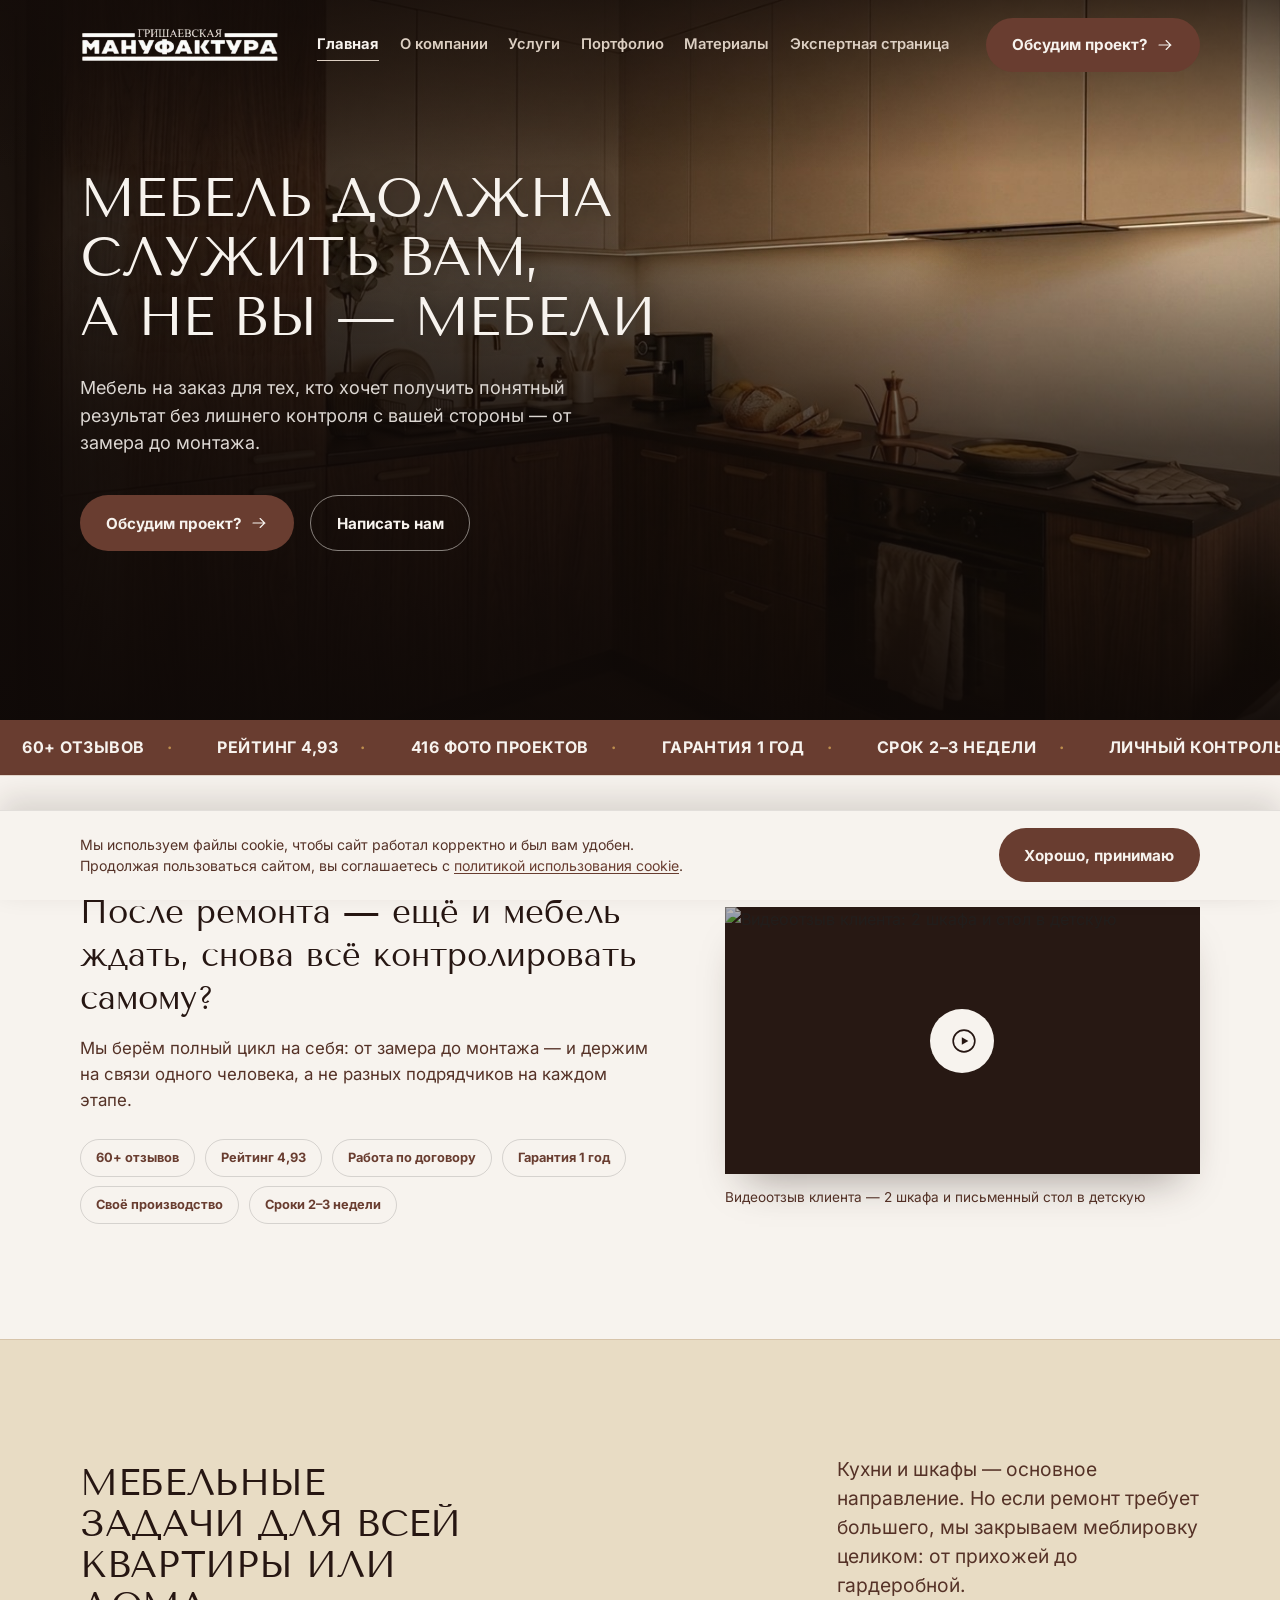
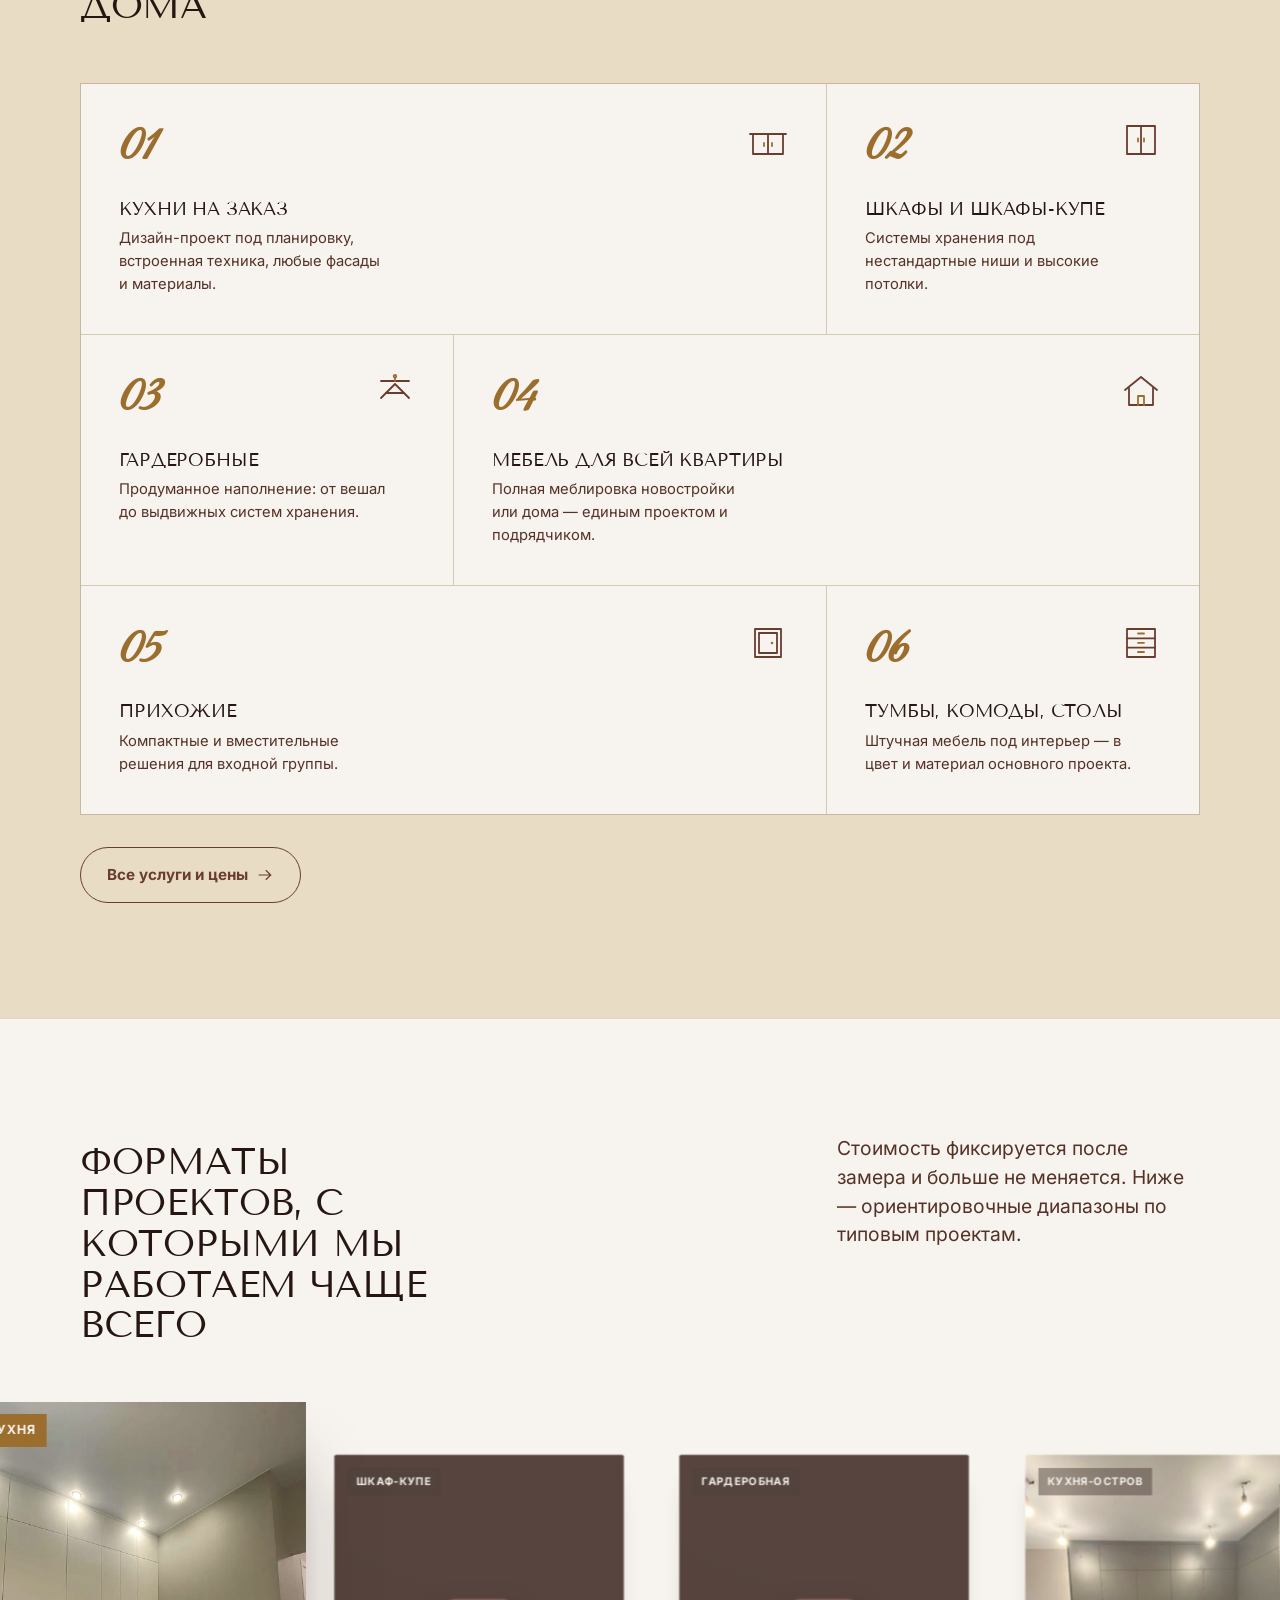
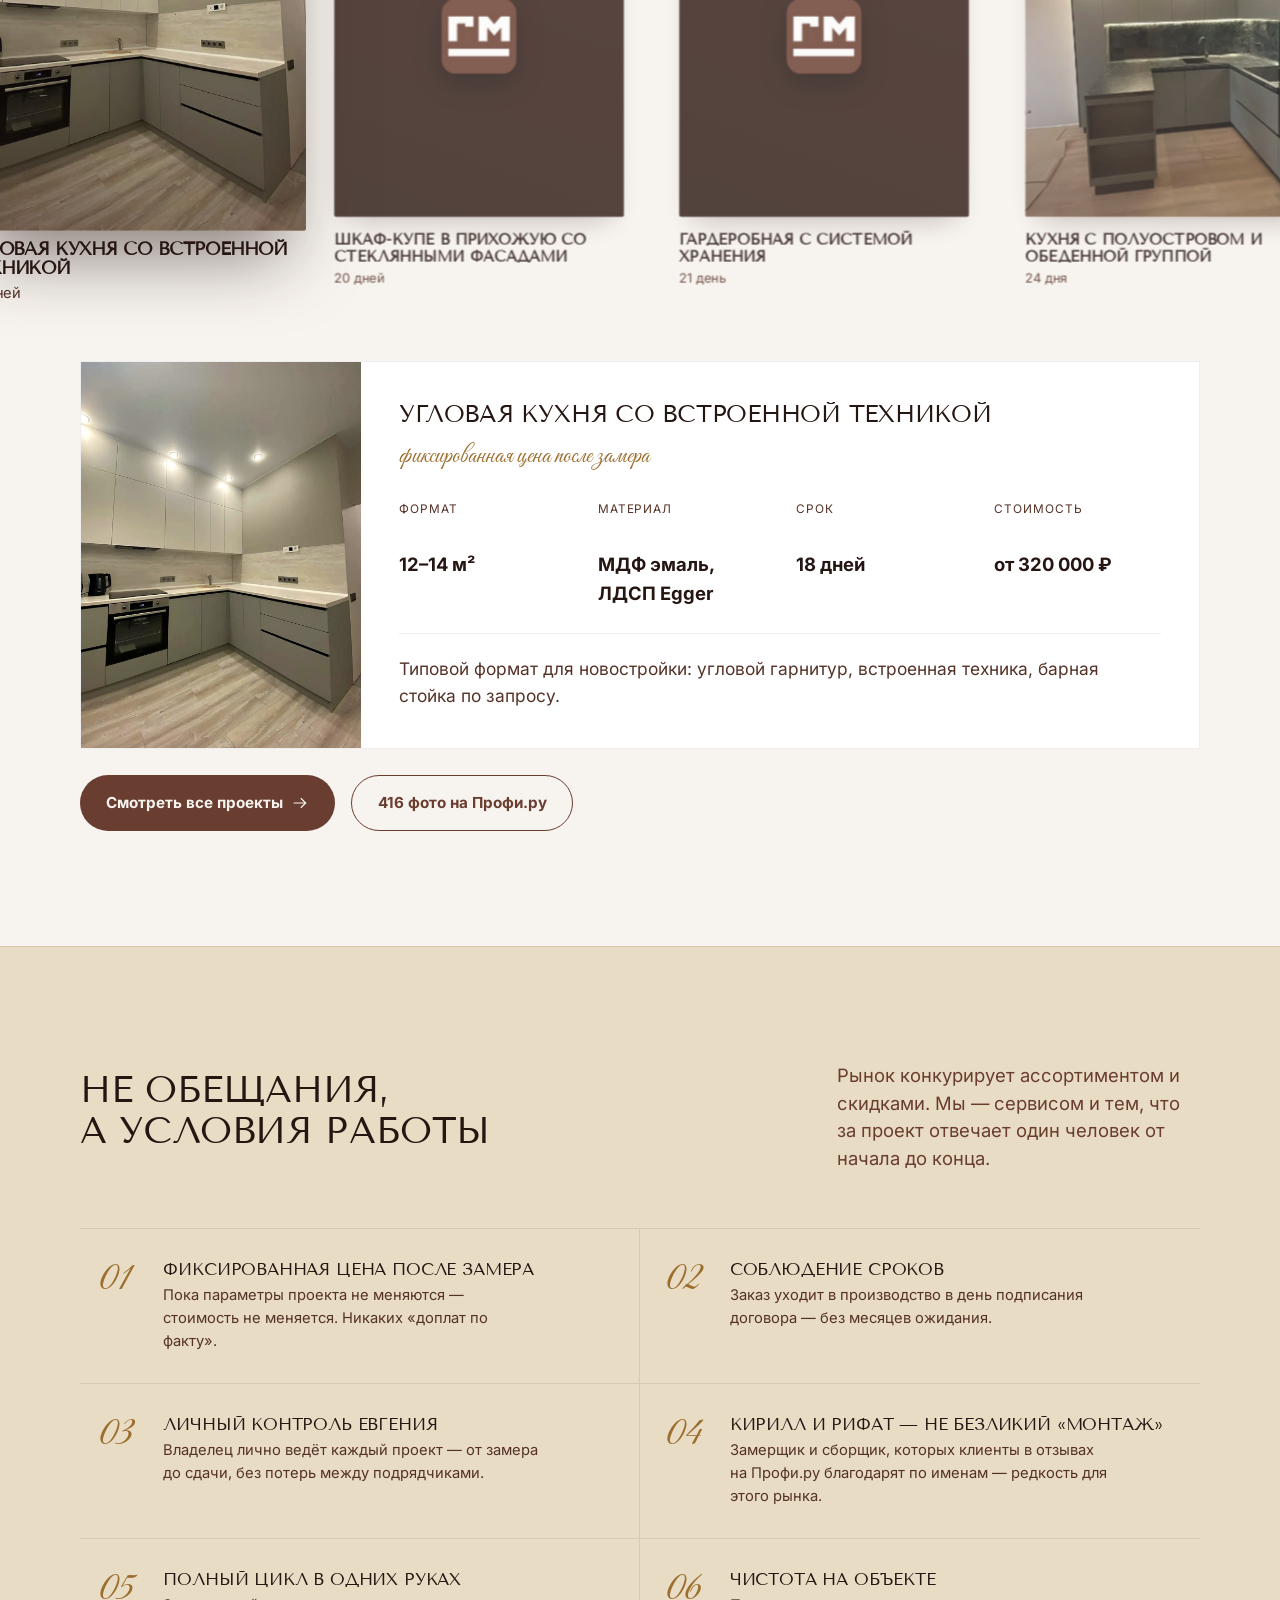
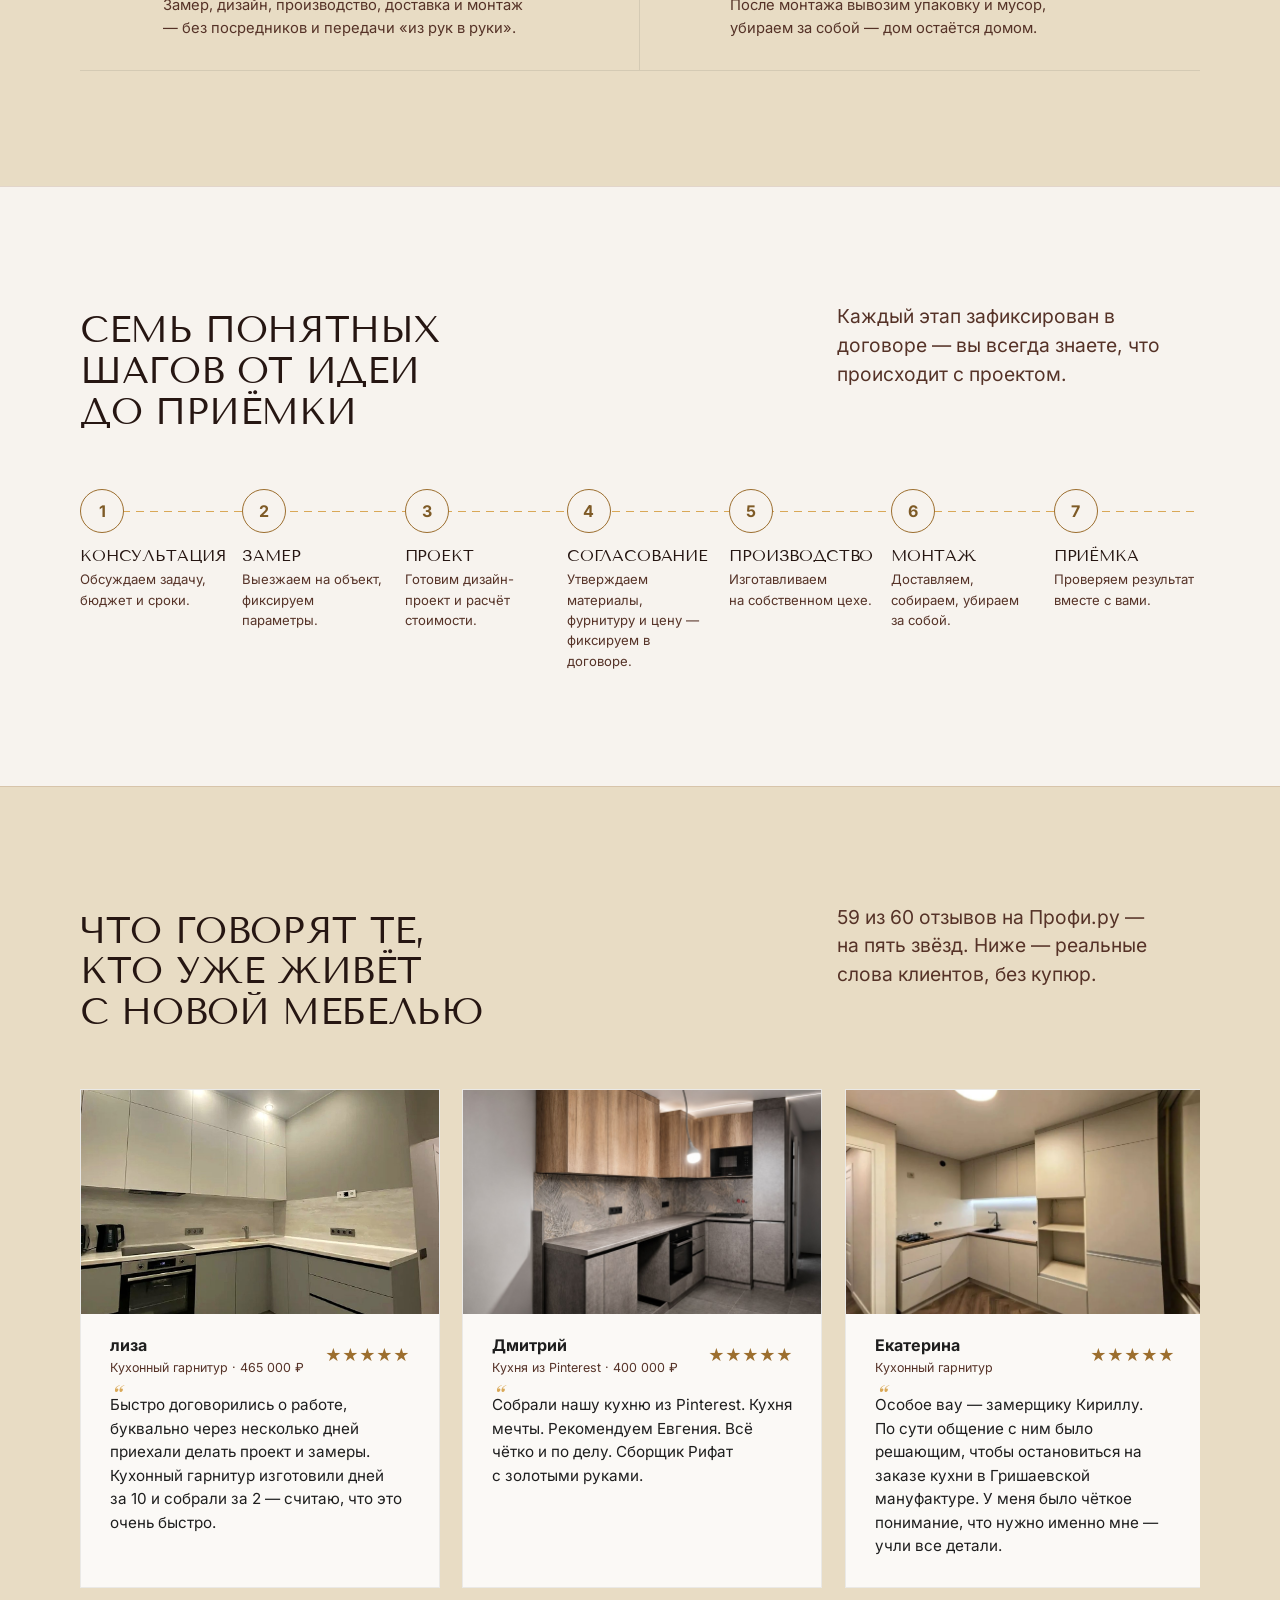
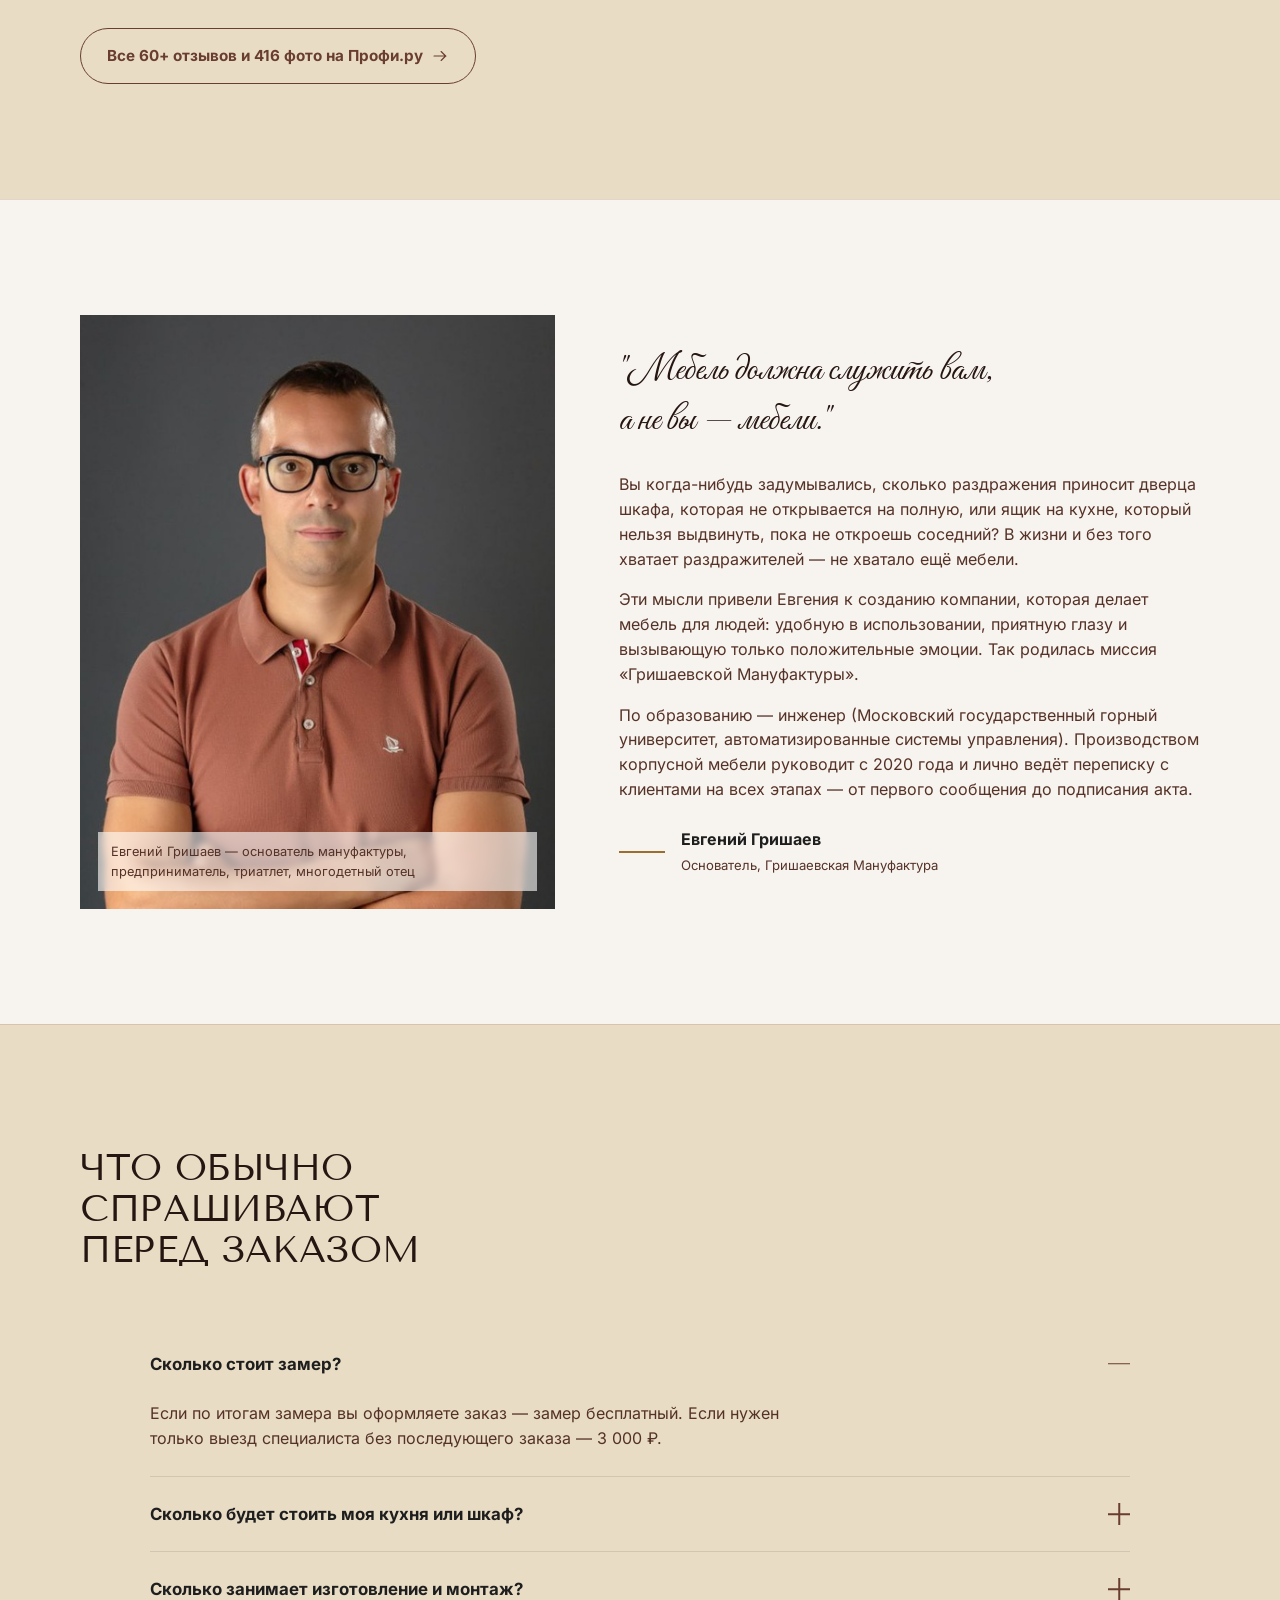
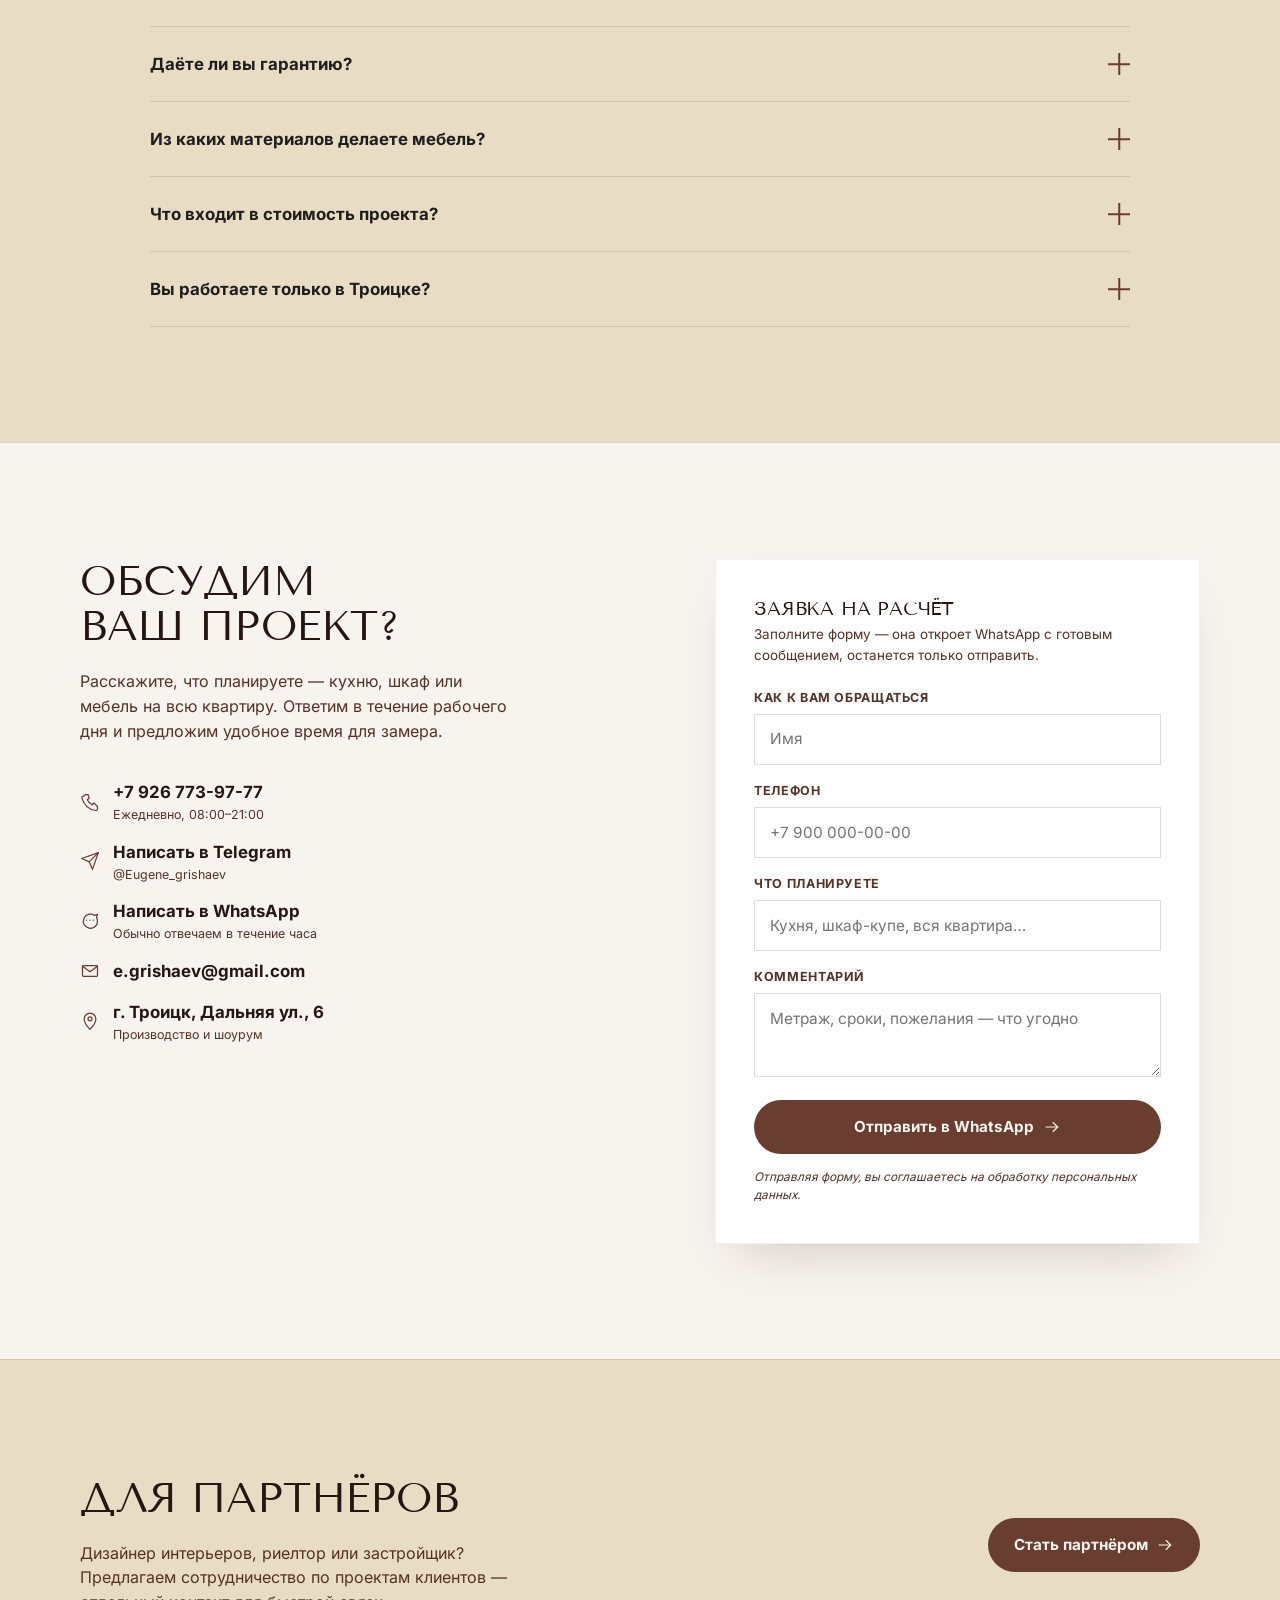
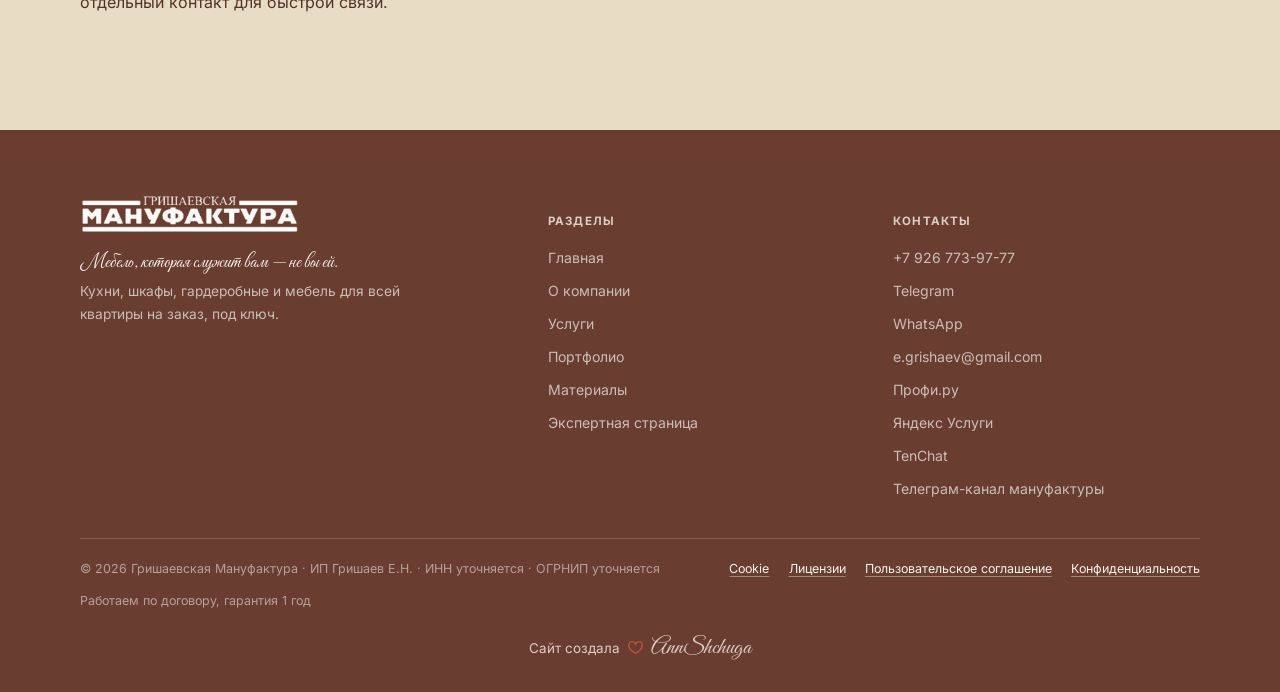
==== projects/grishaevskaya-manufaktura/index.html @ e326b7f3 "Add partners band to all main pages, glue more word/dash-preposition pairs - Add the "Для партнёров"" ====
<!DOCTYPE html>
<html lang="ru">
<head>
<meta charset="UTF-8">
<meta name="viewport" content="width=device-width, initial-scale=1">
<title>Гришаевская Мануфактура — кухни и шкафы на заказ</title>
<meta name="description" content="Дом, в котором хорошо. Кухни и шкафы на заказ под ключ: замер, проект, производство, монтаж и уборка после установки. Работаем по договору, гарантия 1 год.">
<meta property="og:title" content="Гришаевская Мануфактура — кухни и шкафы на заказ">
<meta property="og:description" content="Дом, в котором хорошо. Кухни и шкафы на заказ под ключ: замер, проект, производство, монтаж и уборка после установки. Работаем по договору, гарантия 1 год.">
<meta property="og:type" content="website">
<meta property="og:image" content="assets/og-image.jpg">
<meta property="og:image:width" content="1200">
<meta property="og:image:height" content="630">
<meta name="twitter:card" content="summary_large_image">
<meta name="twitter:title" content="Гришаевская Мануфактура — кухни и шкафы на заказ">
<meta name="twitter:description" content="Дом, в котором хорошо. Кухни и шкафы на заказ под ключ: замер, проект, производство, монтаж и уборка после установки. Работаем по договору, гарантия 1 год.">
<meta name="twitter:image" content="assets/og-image.jpg">
<link rel="icon" href="data:image/svg+xml,%3Csvg xmlns='http://www.w3.org/2000/svg' viewBox='0 0 32 32'%3E%3Crect width='32' height='32' fill='%23714E44'/%3E%3Ctext x='16' y='22' font-family='Georgia,serif' font-size='18' fill='%23F7F3EE' text-anchor='middle'%3EГМ%3C/text%3E%3C/svg%3E">
<link rel="icon" href="assets/favicon-32.png" sizes="32x32" type="image/png">
<link rel="apple-touch-icon" href="assets/apple-touch-icon.png">
<link rel="stylesheet" href="css/style.css">
</head>
<body>

<!-- ============================= SVG ICON SPRITE ============================= -->
<svg width="0" height="0" style="position:absolute" aria-hidden="true">
<defs>
  <symbol id="icon-shield" viewBox="0 0 24 24" fill="none" stroke="currentColor" stroke-width="1.5" stroke-linecap="round" stroke-linejoin="round">
    <path d="M12 3l8 3.2v5.4c0 5-3.5 8-8 9.4-4.5-1.4-8-4.4-8-9.4V6.2z"/><path d="M8.8 12l2.2 2.2 4.2-4.4"/>
  </symbol>
  <symbol id="icon-star" viewBox="0 0 24 24" fill="currentColor" stroke="none">
    <path d="M12 2.5l2.9 6.3 6.8.7-5.1 4.6 1.5 6.7L12 17.4 5.9 20.8l1.5-6.7-5.1-4.6 6.8-.7z"/>
  </symbol>
  <symbol id="icon-clock" viewBox="0 0 24 24" fill="none" stroke="currentColor" stroke-width="1.5" stroke-linecap="round" stroke-linejoin="round">
    <circle cx="12" cy="12" r="9"/><path d="M12 7.5V12l3.5 2"/>
  </symbol>
  <symbol id="icon-phone" viewBox="0 0 24 24" fill="none" stroke="currentColor" stroke-width="1.5" stroke-linecap="round" stroke-linejoin="round">
    <path d="M6.6 3h3l1.4 4.4-2.3 1.9a13.2 13.2 0 0 0 6 6l1.9-2.3L21 17.4v3a1.8 1.8 0 0 1-2 1.8C10.4 21.3 4.7 15.6 2.2 7.1A1.8 1.8 0 0 1 4 5z"/>
  </symbol>
  <symbol id="icon-chat" viewBox="0 0 24 24" fill="none" stroke="currentColor" stroke-width="1.5" stroke-linecap="round" stroke-linejoin="round">
    <path d="M21 12.2a8.5 8.5 0 1 1-3.6-6.9L21 4l-1.1 4A8.4 8.4 0 0 1 21 12.2Z"/>
    <line x1="8" y1="11" x2="8" y2="11"/><line x1="12" y1="11" x2="12" y2="11"/><line x1="16" y1="11" x2="16" y2="11"/>
  </symbol>
  <symbol id="icon-send" viewBox="0 0 24 24" fill="none" stroke="currentColor" stroke-width="1.5" stroke-linecap="round" stroke-linejoin="round">
    <path d="M22 2 11 13"/><path d="M22 2 15 22l-4-9-9-4Z"/>
  </symbol>
  <symbol id="icon-mail" viewBox="0 0 24 24" fill="none" stroke="currentColor" stroke-width="1.5" stroke-linecap="round" stroke-linejoin="round">
    <rect x="3" y="5.5" width="18" height="13" rx="1"/><path d="M3.5 6.5l8.5 6.5 8.5-6.5"/>
  </symbol>
  <symbol id="icon-pin" viewBox="0 0 24 24" fill="none" stroke="currentColor" stroke-width="1.5" stroke-linecap="round" stroke-linejoin="round">
    <path d="M12 22s7-6.7 7-12.6A7 7 0 0 0 5 9.4C5 15.3 12 22 12 22Z"/><circle cx="12" cy="9.4" r="2.4"/>
  </symbol>
  <symbol id="icon-arrow" viewBox="0 0 24 24" fill="none" stroke="currentColor" stroke-width="1.5" stroke-linecap="round" stroke-linejoin="round">
    <path d="M4 12h16M13.5 6l6 6-6 6"/>
  </symbol>
  <symbol id="mark-kitchen" viewBox="0 0 40 36" fill="none" stroke="currentColor" stroke-width="1.8" stroke-linecap="round" stroke-linejoin="round">
    <path d="M2 12h36" pathLength="1"/>
    <path d="M5 12h30v20H5Z" pathLength="1"/>
    <path d="M20 12v20" pathLength="1"/>
    <path stroke="var(--brass)" d="M16 21v3" pathLength="1"/>
    <path stroke="var(--brass)" d="M24 21v3" pathLength="1"/>
  </symbol>
  <symbol id="mark-wardrobe" viewBox="0 0 40 36" fill="none" stroke="currentColor" stroke-width="1.8" stroke-linecap="round" stroke-linejoin="round">
    <path d="M6 4h28v28H6Z" pathLength="1"/>
    <path d="M20 4v28" pathLength="1"/>
    <path stroke="var(--brass)" d="M17 16.5v3" pathLength="1"/>
    <path stroke="var(--brass)" d="M23 16.5v3" pathLength="1"/>
  </symbol>
  <symbol id="mark-hanger" viewBox="0 0 40 36" fill="none" stroke="currentColor" stroke-width="1.8" stroke-linecap="round" stroke-linejoin="round">
    <path d="M6 8h28" pathLength="1"/>
    <path stroke="var(--brass)" d="M20 8V5" pathLength="1"/>
    <path stroke="var(--brass)" d="M18.7 3.3a1.3 1.3 0 1 1 2.6 0 1.3 1.3 0 0 1-2.6 0Z" pathLength="1"/>
    <path d="M20 11 6 25M20 11l14 14" pathLength="1"/>
    <path d="M11 20h18" pathLength="1"/>
  </symbol>
  <symbol id="mark-home" viewBox="0 0 40 36" fill="none" stroke="currentColor" stroke-width="1.8" stroke-linecap="round" stroke-linejoin="round">
    <path d="M4 17 20 4l16 13" pathLength="1"/>
    <path d="M8 15v17h24V15" pathLength="1"/>
    <path stroke="var(--brass)" d="M17 32v-9h6v9" pathLength="1"/>
  </symbol>
  <symbol id="mark-door" viewBox="0 0 40 36" fill="none" stroke="currentColor" stroke-width="1.8" stroke-linecap="round" stroke-linejoin="round">
    <path d="M7 4h26v28H7Z" pathLength="1"/>
    <path d="M11 8h18v20H11Z" pathLength="1"/>
    <path d="M24 16.7a1.3 1.3 0 1 1 0 2.6 1.3 1.3 0 0 1 0-2.6Z" pathLength="1" fill="var(--brass)" stroke="none"/>
  </symbol>
  <symbol id="mark-drawer" viewBox="0 0 40 36" fill="none" stroke="currentColor" stroke-width="1.8" stroke-linecap="round" stroke-linejoin="round">
    <path d="M6 4h28v28H6Z" pathLength="1"/>
    <path d="M6 13.3h28M6 22.6h28" pathLength="1"/>
    <path stroke="var(--brass)" d="M17 8.5h6M17 17.8h6M17 27h6" pathLength="1"/>
  </symbol>
  <symbol id="icon-ring" viewBox="0 0 24 24" fill="none" stroke="currentColor" stroke-width="1.2">
    <circle cx="12" cy="12" r="9.3"/><circle cx="12" cy="12" r="6"/><circle cx="12" cy="12" r="2.6"/>
  </symbol>
  <symbol id="icon-cube" viewBox="0 0 24 24" fill="none" stroke="currentColor" stroke-width="1.5" stroke-linecap="round" stroke-linejoin="round">
    <path d="M12 2.5 20.5 7v10L12 21.5 3.5 17V7Z"/><path d="M3.5 7 12 11.5l8.5-4.5M12 11.5V21"/>
  </symbol>
</defs>
</svg>
<header class="site-header on-hero" id="siteHeader">
  <div class="wrap">
    <a href="index.html" class="logo"><img src="assets/logo-wordmark-brown.png" alt="Гришаевская Мануфактура" class="logo-mark logo-mark-brown"><img src="assets/logo-wordmark-white.png" alt="Гришаевская Мануфактура" class="logo-mark logo-mark-white"></a>
    <nav class="main-nav" aria-label="Основная навигация">
      <a href="index.html" class="current">Главная</a>
      <a href="index.html#about">О компании</a>
      <a href="services.html">Услуги</a>
      <a href="portfolio.html">Портфолио</a>
      <a href="materials.html">Материалы</a>
      <a href="expert.html">Экспертная страница</a>
    </nav>
    <div class="header-actions">
      <a class="header-phone" href="tel:+79267739777">+7 926 773-97-77</a>
      <a class="btn btn-primary" href="#cta">
        Обсудим проект?
        <svg viewBox="0 0 24 24"><use href="#icon-arrow"/></svg>
      </a>
      <button class="burger" id="burgerBtn" aria-label="Открыть меню" aria-expanded="false">
        <span></span>
      </button>
    </div>
  </div>
</header>

<nav class="mobile-nav" id="mobileNav" aria-label="Мобильная навигация">
  <a href="index.html" class="current">Главная</a>
      <a href="index.html#about">О компании</a>
      <a href="services.html">Услуги</a>
      <a href="portfolio.html">Портфолио</a>
      <a href="materials.html">Материалы</a>
      <a href="expert.html">Экспертная страница</a>
  <div class="mn-actions">
    <a class="btn btn-primary" href="#cta">Обсудим проект?</a>
    <a class="header-phone" style="display:block;color:var(--sand)" href="tel:+79267739777">+7 926 773-97-77</a>
  </div>
</nav>

<main id="top">


  <!-- ============================= HERO ============================= -->
  <section class="hero on-dark">
    <div class="hero-photo">
      <img id="heroKitchenImg" class="hero-layer" src="assets/photos/hero/base.jpg" alt="Кухня «Гришаевской Мануфактуры» — орех и латунная фурнитура">
      <img class="hero-layer hero-layer-overlay" data-layer="pantry" src="assets/photos/hero/pantry.jpg" alt="" aria-hidden="true">
      <img class="hero-layer hero-layer-overlay" data-layer="undersink" src="assets/photos/hero/undersink.jpg" alt="" aria-hidden="true">
      <img class="hero-layer hero-layer-overlay" data-layer="abovesink" src="assets/photos/hero/abovesink.jpg" alt="" aria-hidden="true">
      <img class="hero-layer hero-layer-overlay" data-layer="abovemachine" src="assets/photos/hero/abovemachine.jpg" alt="" aria-hidden="true">
      <img class="hero-layer hero-layer-overlay" data-layer="aboveoven" src="assets/photos/hero/aboveoven.jpg" alt="" aria-hidden="true">
      <img class="hero-layer hero-layer-overlay" data-layer="aboveright" src="assets/photos/hero/aboveright.jpg" alt="" aria-hidden="true">
      <img class="hero-layer hero-layer-overlay" data-layer="drawers" src="assets/photos/hero/drawers.jpg" alt="" aria-hidden="true">
      <img class="hero-layer hero-layer-overlay" data-layer="oven" src="assets/photos/hero/oven.jpg" alt="" aria-hidden="true">
      <img class="hero-layer hero-layer-overlay" data-layer="bottomright" src="assets/photos/hero/bottomright.jpg" alt="" aria-hidden="true">
      <div class="hero-hotspots" id="heroHotspots" aria-hidden="true">
        <button type="button" class="hero-hotspot" data-x="68" data-y="1" data-w="296" data-h="806" data-layer="pantry" tabindex="-1"></button>
        <button type="button" class="hero-hotspot" data-x="364" data-y="484" data-w="318" data-h="323" data-layer="undersink" tabindex="-1"></button>
        <button type="button" class="hero-hotspot" data-x="467" data-y="1" data-w="215" data-h="280" data-layer="abovesink" tabindex="-1"></button>
        <button type="button" class="hero-hotspot" data-x="695" data-y="1" data-w="236" data-h="280" data-layer="abovemachine" tabindex="-1"></button>
        <button type="button" class="hero-hotspot" data-x="931" data-y="1" data-w="240" data-h="258" data-layer="aboveoven" tabindex="-1"></button>
        <button type="button" class="hero-hotspot" data-x="1218" data-y="1" data-w="175" data-h="249" data-layer="aboveright" tabindex="-1"></button>
        <button type="button" class="hero-hotspot" data-x="695" data-y="500" data-w="236" data-h="307" data-layer="drawers" tabindex="-1"></button>
        <button type="button" class="hero-hotspot" data-x="931" data-y="518" data-w="240" data-h="289" data-layer="oven" tabindex="-1"></button>
        <button type="button" class="hero-hotspot" data-x="1218" data-y="565" data-w="175" data-h="242" data-layer="bottomright" tabindex="-1"></button>
      </div>
      <div class="hero-scrim" aria-hidden="true"></div>
    </div>

    <div class="hero-overlay">
      <div class="wrap">
        <div class="hero-copy">
          <h1>Мебель должна служить вам,<br>а не вы&nbsp;—&nbsp;мебели</h1>
          <p class="hero-sub">Мебель на заказ для тех, кто хочет получить понятный результат без лишнего контроля с вашей стороны&nbsp;— от замера до монтажа.</p>
          <div class="hero-cta">
            <a class="btn btn-primary" href="#cta">
              Обсудим проект?
              <svg viewBox="0 0 24 24"><use href="#icon-arrow"/></svg>
            </a>
            <a class="btn btn-ghost" href="https://wa.me/79267739777?text=%D0%97%D0%B4%D1%80%D0%B0%D0%B2%D1%81%D1%82%D0%B2%D1%83%D0%B9%D1%82%D0%B5%21%20%D0%A5%D0%BE%D1%87%D1%83%20%D0%BE%D0%B1%D1%81%D1%83%D0%B4%D0%B8%D1%82%D1%8C%20%D0%BF%D1%80%D0%BE%D0%B5%D0%BA%D1%82." target="_blank" rel="noopener">Написать нам</a>
          </div>
        </div>
      </div>
    </div>
  </section>

  <!-- ============================= MARQUEE ============================= -->
  <div class="marquee-strip">
    <div class="marquee" aria-hidden="true">
      <span>60+ ОТЗЫВОВ <i>·</i></span>
      <span>РЕЙТИНГ 4,93 <i>·</i></span>
      <span>416 ФОТО ПРОЕКТОВ <i>·</i></span>
      <span>ГАРАНТИЯ 1 ГОД <i>·</i></span>
      <span>СРОК 2–3 НЕДЕЛИ <i>·</i></span>
      <span>ЛИЧНЫЙ КОНТРОЛЬ ВЛАДЕЛЬЦА <i>·</i></span>
      <span>СОБСТВЕННОЕ ПРОИЗВОДСТВО <i>·</i></span>
      <span>60+ ОТЗЫВОВ <i>·</i></span>
      <span>РЕЙТИНГ 4,93 <i>·</i></span>
      <span>416 ФОТО ПРОЕКТОВ <i>·</i></span>
      <span>ГАРАНТИЯ 1 ГОД <i>·</i></span>
      <span>СРОК 2–3 НЕДЕЛИ <i>·</i></span>
      <span>ЛИЧНЫЙ КОНТРОЛЬ ВЛАДЕЛЬЦА <i>·</i></span>
      <span>СОБСТВЕННОЕ ПРОИЗВОДСТВО <i>·</i></span>
    </div>
  </div>


  <!-- ============================= TRUST / PROBLEM-SOLUTION ============================= -->
  <section class="pad bg-cream hairline-top">
    <div class="wrap trust-grid">
      <div data-reveal>
        <p class="trust-problem">После ремонта — ещё и мебель ждать, снова всё контролировать самому?</p>
        <p class="trust-solution">Мы берём полный цикл на себя: от замера до монтажа — и держим на связи одного человека, а не разных подрядчиков на каждом этапе.</p>
        <div class="trust-chips">
          <span class="trust-chip">60+ отзывов</span>
          <span class="trust-chip">Рейтинг 4,93</span>
          <span class="trust-chip">Работа по договору</span>
          <span class="trust-chip">Гарантия 1 год</span>
          <span class="trust-chip">Своё производство</span>
          <span class="trust-chip">Сроки 2–3 недели</span>
        </div>
      </div>
      <div data-reveal>
        <div class="video-slot" id="videoSlot" data-yt-id="Hd1Jww-hyDE">
          <img class="yt-thumb" src="https://i.ytimg.com/vi/Hd1Jww-hyDE/maxresdefault.jpg" alt="Видеоотзыв клиента: 2 шкафа и стол в детскую" loading="lazy">
          <button type="button" class="play" aria-label="Воспроизвести видеоотзыв">
            <svg viewBox="0 0 24 24" fill="none" stroke="currentColor" stroke-width="1.5"><circle cx="12" cy="12" r="10"/><path d="M10 8.5v7l6-3.5Z" fill="currentColor" stroke="none"/></svg>
          </button>
        </div>
        <p style="margin-top:.8rem;font-size:.85rem;color:var(--walnut-2)">Видеоотзыв клиента — 2 шкафа и письменный стол в детскую</p>
      </div>
    </div>
  </section>

  <!-- ============================= SERVICES ============================= -->
  <section class="pad bg-sand hairline-top" id="services">
    <div class="wrap">
      <div class="section-head" data-reveal>
        <div>
          <h2 class="section-title">Мебельные задачи для всей квартиры или дома</h2>
        </div>
        <p class="lede">Кухни и шкафы — основное направление. Но если ремонт требует большего, мы закрываем меблировку целиком: от прихожей до гардеробной.</p>
      </div>

      <div class="services-grid" data-reveal>
        <article class="service-card">
          <div class="service-top"><span class="service-num">01</span><svg class="service-mark"><use href="#mark-kitchen"/></svg></div>
          <h3>Кухни на заказ</h3>
          <p>Дизайн-проект под планировку, встроенная техника, любые фасады и материалы.</p>
        </article>
        <article class="service-card">
          <div class="service-top"><span class="service-num">02</span><svg class="service-mark"><use href="#mark-wardrobe"/></svg></div>
          <h3>Шкафы и шкафы-купе</h3>
          <p>Системы хранения под нестандартные ниши и высокие потолки.</p>
        </article>
        <article class="service-card">
          <div class="service-top"><span class="service-num">03</span><svg class="service-mark"><use href="#mark-hanger"/></svg></div>
          <h3>Гардеробные</h3>
          <p>Продуманное наполнение: от вешал до выдвижных систем хранения.</p>
        </article>
        <article class="service-card">
          <div class="service-top"><span class="service-num">04</span><svg class="service-mark"><use href="#mark-home"/></svg></div>
          <h3>Мебель для всей квартиры</h3>
          <p>Полная меблировка новостройки или дома — единым проектом и подрядчиком.</p>
        </article>
        <article class="service-card">
          <div class="service-top"><span class="service-num">05</span><svg class="service-mark"><use href="#mark-door"/></svg></div>
          <h3>Прихожие</h3>
          <p>Компактные и вместительные решения для входной группы.</p>
        </article>
        <article class="service-card">
          <div class="service-top"><span class="service-num">06</span><svg class="service-mark"><use href="#mark-drawer"/></svg></div>
          <h3>Тумбы, комоды, столы</h3>
          <p>Штучная мебель под интерьер — в цвет и материал основного проекта.</p>
        </article>
      </div>
      <div style="margin-top:2rem" data-reveal>
        <a class="btn btn-ghost" href="services.html">
          Все услуги и цены
          <svg viewBox="0 0 24 24"><use href="#icon-arrow"/></svg>
        </a>
      </div>
    </div>
  </section>

  <!-- ============================= PORTFOLIO ============================= -->
  <section class="pad bg-cream hairline-top" id="portfolio">
    <div class="wrap">
      <div class="section-head" data-reveal>
        <div>
          <h2 class="section-title">Форматы проектов, с которыми мы работаем чаще всего</h2>
        </div>
        <p class="lede">Стоимость фиксируется после замера и больше не меняется. Ниже — ориентировочные диапазоны по типовым проектам.</p>
      </div>
    </div>

    <div class="portfolio-carousel">
      <div class="carousel-track" id="carouselTrack" data-reveal>
        <!-- case cards injected identically in markup for no-js fallback, driven by JS afterwards -->
      </div>
      <div class="wrap">
        <div class="case-detail" id="caseDetail"></div>
        <div style="margin-top:1.6rem;display:flex;gap:1rem;flex-wrap:wrap" data-reveal>
          <a class="btn btn-primary" href="portfolio.html">
            Смотреть все проекты
            <svg viewBox="0 0 24 24"><use href="#icon-arrow"/></svg>
          </a>
          <a class="btn btn-ghost" href="https://profi.ru/profile/GrishayevYN" target="_blank" rel="noopener">
            416 фото на Профи.ру
          </a>
        </div>
      </div>
    </div>
  </section>

  <!-- ============================= ADVANTAGES ============================= -->
  <section class="pad bg-sand hairline-top" id="advantages">
    <div class="wrap">
      <div class="section-head" data-reveal>
        <div>
          <h2 class="section-title">Не обещания, а&nbsp;условия работы</h2>
        </div>
        <p class="lede">Рынок конкурирует ассортиментом и скидками. Мы — сервисом и тем, что за проект отвечает один человек от начала до конца.</p>
      </div>

      <div class="adv-list" data-reveal>
        <div class="adv-item">
          <span class="adv-num">01</span>
          <div><h4>Фиксированная цена после замера</h4><p>Пока параметры проекта не меняются — стоимость не меняется. Никаких «доплат по факту».</p></div>
        </div>
        <div class="adv-item">
          <span class="adv-num">02</span>
          <div><h4>Соблюдение сроков</h4><p>Заказ уходит в производство в день подписания договора — без месяцев ожидания.</p></div>
        </div>
        <div class="adv-item">
          <span class="adv-num">03</span>
          <div><h4>Личный контроль Евгения</h4><p>Владелец лично ведёт каждый проект — от замера до сдачи, без потерь между подрядчиками.</p></div>
        </div>
        <div class="adv-item">
          <span class="adv-num">04</span>
          <div><h4>Кирилл и Рифат — не безликий «монтаж»</h4><p>Замерщик и сборщик, которых клиенты в отзывах на Профи.ру благодарят по именам — редкость для этого рынка.</p></div>
        </div>
        <div class="adv-item">
          <span class="adv-num">05</span>
          <div><h4>Полный цикл в одних руках</h4><p>Замер, дизайн, производство, доставка и монтаж — без посредников и передачи «из рук в руки».</p></div>
        </div>
        <div class="adv-item">
          <span class="adv-num">06</span>
          <div><h4>Чистота на объекте</h4><p>После монтажа вывозим упаковку и мусор, убираем за&nbsp;собой — дом остаётся домом.</p></div>
        </div>
      </div>
    </div>
  </section>

  <!-- ============================= PROCESS ============================= -->
  <section class="pad bg-cream hairline-top" id="process">
    <div class="wrap">
      <div class="section-head" data-reveal>
        <div>
          <h2 class="section-title">Семь понятных шагов от идеи до&nbsp;приёмки</h2>
        </div>
        <p class="lede">Каждый этап зафиксирован в договоре — вы всегда знаете, что происходит с проектом.</p>
      </div>

      <div class="timeline" data-reveal>
        <div class="tl-step"><div class="tl-dot">1</div><h4>Консультация</h4><p>Обсуждаем задачу, бюджет и сроки.</p></div>
        <div class="tl-step"><div class="tl-dot">2</div><h4>Замер</h4><p>Выезжаем на объект, фиксируем параметры.</p></div>
        <div class="tl-step"><div class="tl-dot">3</div><h4>Проект</h4><p>Готовим дизайн-проект и расчёт стоимости.</p></div>
        <div class="tl-step"><div class="tl-dot">4</div><h4>Согласование</h4><p>Утверждаем материалы, фурнитуру и цену — фиксируем в договоре.</p></div>
        <div class="tl-step"><div class="tl-dot">5</div><h4>Производство</h4><p>Изготавливаем на&nbsp;собственном цехе.</p></div>
        <div class="tl-step"><div class="tl-dot">6</div><h4>Монтаж</h4><p>Доставляем, собираем, убираем за&nbsp;собой.</p></div>
        <div class="tl-step"><div class="tl-dot">7</div><h4>Приёмка</h4><p>Проверяем результат вместе с вами.</p></div>
      </div>
    </div>
  </section>

  <!-- ============================= REVIEWS ============================= -->
  <section class="pad bg-sand hairline-top reviews-belt" id="reviews">
    <div class="wrap">
      <div class="section-head" data-reveal>
        <div>
          <h2 class="section-title">Что говорят те, кто уже живёт с&nbsp;новой&nbsp;мебелью</h2>
        </div>
        <p class="lede">59 из 60 отзывов на Профи.ру — на&nbsp;пять звёзд. Ниже — реальные слова клиентов, без купюр.</p>
      </div>
    </div>
    <div class="wrap">
      <div class="reviews-track" data-reveal>
        <article class="review-card">
          <div class="review-photo"><img src="assets/photos/case-kh.jpg" alt="" loading="lazy"></div>
          <div class="review-top"><div><div class="review-name">лиза</div><div class="review-tag">Кухонный гарнитур · 465 000 ₽</div></div>
            <div class="review-stars">★★★★★</div></div>
          <div class="review-quote"><span class="q">“</span>Быстро договорились о работе, буквально через несколько дней приехали делать проект и замеры. Кухонный гарнитур изготовили дней за&nbsp;10 и собрали за&nbsp;2 — считаю, что это очень быстро.</div>
        </article>
        <article class="review-card">
          <div class="review-photo"><img src="assets/photos/case-kb.jpg" alt="" loading="lazy"></div>
          <div class="review-top"><div><div class="review-name">Дмитрий</div><div class="review-tag">Кухня из Pinterest · 400 000 ₽</div></div>
            <div class="review-stars">★★★★★</div></div>
          <div class="review-quote"><span class="q">“</span>Собрали нашу кухню из Pinterest. Кухня мечты. Рекомендуем Евгения. Всё чётко и по делу. Сборщик Рифат с&nbsp;золотыми руками.</div>
        </article>
        <article class="review-card">
          <div class="review-photo"><img src="assets/photos/case-kc.jpg" alt="" loading="lazy"></div>
          <div class="review-top"><div><div class="review-name">Екатерина</div><div class="review-tag">Кухонный гарнитур</div></div>
            <div class="review-stars">★★★★★</div></div>
          <div class="review-quote"><span class="q">“</span>Особое вау — замерщику Кириллу. По&nbsp;сути общение с ним было решающим, чтобы остановиться на заказе кухни в&nbsp;Гришаевской мануфактуре. У меня было чёткое понимание, что нужно именно мне — учли все детали.</div>
        </article>
        <article class="review-card">
          <div class="review-photo"><img src="assets/photos/case-d1.jpg" alt="" loading="lazy"></div>
          <div class="review-top"><div><div class="review-name">Екатерина</div><div class="review-tag">Гардеробная, шкаф, тумба</div></div>
            <div class="review-stars">★★★★★</div></div>
          <div class="review-quote"><span class="q">“</span>Быстро составили эскиз и смету. Качество изготовления понравилось, всё чётко по размерам. Отдельная благодарность сборщику Рифату — установил всё за один день и очень качественно.</div>
        </article>
        <article class="review-card">
          <div class="review-photo"><img src="assets/photos/case-kd.jpg" alt="" loading="lazy"></div>
          <div class="review-top"><div><div class="review-name">Александр</div><div class="review-tag">Кухонный гарнитур · 290 000 ₽</div></div>
            <div class="review-stars">★★★★★</div></div>
          <div class="review-quote"><span class="q">“</span>Оперативно и профессионально, учли все пожелания, мебель качественная, результатом довольны.</div>
        </article>
        <article class="review-card">
          <div class="review-photo"><img src="assets/photos/case-w1.jpg" alt="" loading="lazy"></div>
          <div class="review-top"><div><div class="review-name">Елена</div><div class="review-tag">Шкаф-купе</div></div>
            <div class="review-stars">★★★★★</div></div>
          <div class="review-quote"><span class="q">“</span>Отдельное спасибо Евгению Гришаеву за высокую вовлечённость в процесс с момента размещения заказа до подписания акта выполненных работ, чёткость в договорённостях и душевную коммуникацию.</div>
        </article>
        <article class="review-card">
          <div class="review-photo"><img src="assets/photos/case-w2.jpg" alt="" loading="lazy"></div>
          <div class="review-top"><div><div class="review-name">Марина</div><div class="review-tag">Шкаф, стеллажи, комод</div></div>
            <div class="review-stars">★★★★★</div></div>
          <div class="review-quote"><span class="q">“</span>Заказ был объёмный, разноплановый — ребята быстро справились, и за абсолютно адекватную стоимость. Изготовление заняло неделю, за два дня всё установили. За собой вынесли все коробки.</div>
        </article>
        <article class="review-card">
          <div class="review-photo"><img src="assets/photos/case-w3.jpg" alt="" loading="lazy"></div>
          <div class="review-top"><div><div class="review-name">Алиса</div><div class="review-tag">Встроенный шкаф</div></div>
            <div class="review-stars">★★★★★</div></div>
          <div class="review-quote"><span class="q">“</span>Воплотили мою мечту, которая была у меня в голове, — в реальность, даже лучше. Начиная от замеров, дизайна, доставки, сборки — всё организовано, всегда на связи.</div>
        </article>
      </div>
    </div>
    <div class="wrap" style="margin-top:2rem" data-reveal>
      <a class="btn btn-ghost" href="https://profi.ru/profile/GrishayevYN" target="_blank" rel="noopener">
        Все 60+ отзывов и 416 фото на Профи.ру
        <svg viewBox="0 0 24 24"><use href="#icon-arrow"/></svg>
      </a>
    </div>
  </section>

  <!-- ============================= ABOUT ============================= -->
  <section class="pad bg-cream hairline-top" id="about">
    <div class="wrap about-grid">
      <div class="about-portrait" data-reveal>
        <img src="assets/photos/evgeniy-grishaev.jpg" alt="Евгений Гришаев — основатель Гришаевской Мануфактуры">
        <div class="cred">Евгений Гришаев — основатель мануфактуры, предприниматель, триатлет, многодетный отец</div>
      </div>
      <div class="about-copy" data-reveal>
        <p class="pull">"Мебель должна служить вам,<br>а не вы&nbsp;—&nbsp;мебели."</p>
        <p>Вы когда-нибудь задумывались, сколько раздражения приносит дверца шкафа, которая не открывается на полную, или ящик на кухне, который нельзя выдвинуть, пока не откроешь соседний? В жизни и без того хватает раздражителей — не хватало ещё мебели.</p>
        <p>Эти мысли привели Евгения к созданию компании, которая делает мебель для людей: удобную в использовании, приятную глазу и вызывающую только положительные эмоции. Так родилась миссия «Гришаевской Мануфактуры».</p>
        <p>По образованию — инженер (Московский государственный горный университет, автоматизированные системы управления). Производством корпусной мебели руководит с 2020 года и лично ведёт переписку с клиентами на всех этапах — от первого сообщения до подписания акта.</p>
        <div class="about-signature">
          <span class="line"></span>
          <div><b>Евгений Гришаев</b><span>Основатель, Гришаевская Мануфактура</span></div>
        </div>
      </div>
    </div>
  </section>

  <!-- ============================= FAQ ============================= -->
  <section class="pad bg-sand hairline-top" id="faq">
    <div class="wrap">
      <div class="section-head" data-reveal>
        <div>
          <h2 class="section-title">Что обычно спрашивают перед заказом</h2>
        </div>
      </div>

      <div class="faq-list" data-reveal>
        <div class="faq-item is-open">
          <button class="faq-q"><span>Сколько стоит замер?</span><span class="plus"></span></button>
          <div class="faq-a"><p>Если по итогам замера вы оформляете заказ — замер бесплатный. Если нужен только выезд специалиста без последующего заказа — 3 000 ₽.</p></div>
        </div>
        <div class="faq-item">
          <button class="faq-q"><span>Сколько будет стоить моя кухня или шкаф?</span><span class="plus"></span></button>
          <div class="faq-a"><p>Кухни считаем за погонный метр: от 20 000 ₽/пог. м (фасады МДФ в плёнке, один верхний ряд) до 100 000 ₽/пог. м (МДФ эмаль, ЛДСП Egger, фурнитура Blum, два верхних яруса). По факту большинство кухонь выходит в диапазоне 290 000–465 000 ₽, шкафы — от 25 000 ₽/шт. Точную цифру зафиксируем в договоре после замера.</p></div>
        </div>
        <div class="faq-item">
          <button class="faq-q"><span>Сколько занимает изготовление и монтаж?</span><span class="plus"></span></button>
          <div class="faq-a"><p>В среднем 2–3 недели с момента согласования проекта до монтажа — заказ уходит в производство в день подписания договора.</p></div>
        </div>
        <div class="faq-item">
          <button class="faq-q"><span>Даёте ли вы гарантию?</span><span class="plus"></span></button>
          <div class="faq-a"><p>Да, официальная гарантия — 1 год, работаем по договору. Если в течение гарантийного срока что-то нужно поправить — устраняем.</p></div>
        </div>
        <div class="faq-item">
          <button class="faq-q"><span>Из каких материалов делаете мебель?</span><span class="plus"></span></button>
          <div class="faq-a"><p>Фасады — МДФ в плёнке, эмали или с фрезеровкой, корпуса — ЛДСП Egger, фурнитура — Blum. По запросу — кухни из массива. Материалы подбираем под бюджет и показываем образцы до начала производства.</p></div>
        </div>
        <div class="faq-item">
          <button class="faq-q"><span>Что входит в стоимость проекта?</span><span class="plus"></span></button>
          <div class="faq-a"><p>Замер, дизайн-проект, производство на&nbsp;собственном цехе, доставка, монтаж, а также вывоз упаковки и уборка после установки.</p></div>
        </div>
        <div class="faq-item">
          <button class="faq-q"><span>Вы работаете только в Троицке?</span><span class="plus"></span></button>
          <div class="faq-a"><p>Нет, выезжаем на замер и монтаж по Москве и Московской области. Производство находится в Троицке.</p></div>
        </div>
      </div>
    </div>
  </section>

  <!-- ============================= FINAL CTA ============================= -->
  <section class="pad bg-cream hairline-top" id="cta">
    <div class="wrap cta-grid">
      <div class="cta-copy" data-reveal>
        <h2>Обсудим ваш проект?</h2>
        <p class="lede">Расскажите, что планируете — кухню, шкаф или мебель на всю квартиру. Ответим в течение рабочего дня и предложим удобное время для замера.</p>
        <div class="cta-links">
          <a href="tel:+79267739777"><svg><use href="#icon-phone"/></svg><span>+7 926 773-97-77<span class="sub">Ежедневно, 08:00–21:00</span></span></a>
          <a href="https://t.me/Eugene_grishaev" target="_blank" rel="noopener"><svg><use href="#icon-send"/></svg><span>Написать в Telegram<span class="sub">@Eugene_grishaev</span></span></a>
          <a href="https://wa.me/79267739777" target="_blank" rel="noopener"><svg><use href="#icon-chat"/></svg><span>Написать в WhatsApp<span class="sub">Обычно отвечаем в течение часа</span></span></a>
          <a href="mailto:e.grishaev@gmail.com"><svg><use href="#icon-mail"/></svg><span>e.grishaev@gmail.com</span></a>
          <a href="#" id="mapLink"><svg><use href="#icon-pin"/></svg><span>г. Троицк, Дальняя ул., 6<span class="sub">Производство и шоурум</span></span></a>
        </div>
      </div>

      <form class="form-card" id="leadForm" data-reveal>
        <h3>Заявка на расчёт</h3>
        <p class="fnote">Заполните форму — она откроет WhatsApp с готовым сообщением, останется только отправить.</p>
        <div class="field">
          <label for="f-name">Как к вам обращаться</label>
          <input id="f-name" name="name" type="text" placeholder="Имя" required>
        </div>
        <div class="field">
          <label for="f-phone">Телефон</label>
          <input id="f-phone" name="phone" type="tel" placeholder="+7 900 000-00-00" required>
        </div>
        <div class="field">
          <label for="f-project">Что планируете</label>
          <input id="f-project" name="project" type="text" placeholder="Кухня, шкаф-купе, вся квартира…">
        </div>
        <div class="field">
          <label for="f-comment">Комментарий</label>
          <textarea id="f-comment" name="comment" placeholder="Метраж, сроки, пожелания — что угодно"></textarea>
        </div>
        <button type="submit" class="btn btn-primary btn-block">
          Отправить в WhatsApp
          <svg viewBox="0 0 24 24"><use href="#icon-arrow"/></svg>
        </button>
        <p class="form-consent">Отправляя форму, вы соглашаетесь на <a href="privacy.html">обработку персональных данных</a>.</p>
        <p class="form-status" id="formStatus" hidden></p>
      </form>
    </div>
  </section>

  <!-- ============================= PARTNERS ============================= -->
  <section class="pad bg-sand hairline-top">
    <div class="wrap partners-row" data-reveal>
      <div>
        <h2 style="max-width:none;white-space:nowrap">Для партнёров</h2>
        <p class="lede">Дизайнер интерьеров, риелтор или застройщик? Предлагаем сотрудничество по проектам клиентов — отдельный контакт для быстрой связи.</p>
      </div>
      <a class="btn btn-primary" href="https://wa.me/79267739777?text=%D0%97%D0%B4%D1%80%D0%B0%D0%B2%D1%81%D1%82%D0%B2%D1%83%D0%B9%D1%82%D0%B5%2C%20%D1%85%D0%BE%D1%87%D1%83%20%D0%BE%D0%B1%D1%81%D1%83%D0%B4%D0%B8%D1%82%D1%8C%20%D0%BF%D0%B0%D1%80%D1%82%D0%BD%D1%91%D1%80%D1%81%D1%82%D0%B2%D0%BE." target="_blank" rel="noopener">
        Стать партнёром
        <svg viewBox="0 0 24 24"><use href="#icon-arrow"/></svg>
      </a>
    </div>
  </section>


</main>

<footer class="site-footer">
  <div class="wrap">
    <div class="footer-grid">
      <div class="footer-brand">
        <a href="index.html" class="logo"><img src="assets/logo-wordmark-white.png" alt="Гришаевская Мануфактура" class="logo-mark"></a>
        <p><span class="lede-accent">Мебель, которая служит вам&nbsp;— не вы ей.</span> Кухни, шкафы, гардеробные и мебель для всей квартиры на заказ, под ключ.</p>
      </div>
      <div>
        <h5>Разделы</h5>
        <nav class="footer-links">
          <a href="index.html">Главная</a>
          <a href="index.html#about">О компании</a>
          <a href="services.html">Услуги</a>
          <a href="portfolio.html">Портфолио</a>
          <a href="materials.html">Материалы</a>
          <a href="expert.html">Экспертная страница</a>
        </nav>
      </div>
      <div>
        <h5>Контакты</h5>
        <nav class="footer-links">
          <a href="tel:+79267739777">+7 926 773-97-77</a>
          <a href="https://t.me/Eugene_grishaev" target="_blank" rel="noopener">Telegram</a>
          <a href="https://wa.me/79267739777" target="_blank" rel="noopener">WhatsApp</a>
          <a href="mailto:e.grishaev@gmail.com">e.grishaev@gmail.com</a>
          <a href="https://profi.ru/profile/GrishayevYN" target="_blank" rel="noopener">Профи.ру</a>
          <a href="https://uslugi.yandex.ru/profile/GrishaevskayaManufaktura-3137533" target="_blank" rel="noopener">Яндекс Услуги</a>
          <a href="https://tenchat.ru/2393933" target="_blank" rel="noopener">TenChat</a>
          <a href="https://t.me/s/grishaevmf" target="_blank" rel="noopener">Телеграм-канал мануфактуры</a>
        </nav>
      </div>
    </div>
    <div class="footer-bottom">
      <span>© 2026 Гришаевская Мануфактура · ИП Гришаев Е.Н. · ИНН уточняется · ОГРНИП уточняется</span>
      <nav class="footer-legal">
        <a href="cookie-policy.html">Cookie</a>
        <a href="licenses.html">Лицензии</a>
        <a href="terms.html">Пользовательское соглашение</a>
        <a href="privacy.html">Конфиденциальность</a>
      </nav>
      <span>Работаем по договору, гарантия 1 год</span>

    </div>
    <div class="footer-signature">Сайт создала <svg class="icon-heart" viewBox="0 0 16 16" fill="currentColor" aria-hidden="true"><path d="m8 14.25.345.666a.75.75 0 0 1-.69 0l-.008-.004-.018-.01a7.152 7.152 0 0 1-.31-.17 22.055 22.055 0 0 1-3.434-2.414C2.045 10.731 0 8.35 0 5.5 0 2.836 2.086 1 4.25 1 5.797 1 7.153 1.802 8 3.02 8.847 1.802 10.203 1 11.75 1 13.914 1 16 2.836 16 5.5c0 2.85-2.045 5.231-3.885 6.818a22.066 22.066 0 0 1-3.744 2.584l-.018.01-.006.003h-.002ZM4.25 2.5c-1.336 0-2.75 1.164-2.75 3 0 2.15 1.58 4.144 3.365 5.682A20.58 20.58 0 0 0 8 13.393a20.58 20.58 0 0 0 3.135-2.211C12.92 9.644 14.5 7.65 14.5 5.5c0-1.836-1.414-3-2.75-3-1.373 0-2.609.986-3.029 2.456a.749.749 0 0 1-1.442 0C6.859 3.486 5.623 2.5 4.25 2.5Z"></path></svg> <a href="https://t.me/AShchuga" target="_blank" rel="noopener">AnnShchuga</a></div>
  </div>
</footer>

<script src="js/main.js"></script>
</body>
</html>
---- projects/grishaevskaya-manufaktura/css/style.css ----
/* ==========================================================================
   Гришаевская Мануфактура — фирменные стили
   Палитра и типографика — по Design Book v1.0 (июль 2026)
   ========================================================================== */

@font-face{
  font-family: 'Tenor Sans';
  src: url('../fonts/TenorSans-Regular.woff2') format('woff2');
  font-weight: 400;
  font-style: normal;
  font-display: swap;
}
@font-face{
  font-family: 'Inter';
  src: url('../fonts/Inter-Light.woff2') format('woff2');
  font-weight: 300;
  font-style: normal;
  font-display: swap;
}
@font-face{
  font-family: 'Inter';
  src: url('../fonts/Inter-Regular.woff2') format('woff2');
  font-weight: 400;
  font-style: normal;
  font-display: swap;
}
@font-face{
  font-family: 'Inter';
  src: url('../fonts/Inter-Medium.woff2') format('woff2');
  font-weight: 500;
  font-style: normal;
  font-display: swap;
}
@font-face{
  font-family: 'Inter';
  src: url('../fonts/Inter-SemiBold.woff2') format('woff2');
  font-weight: 600;
  font-style: normal;
  font-display: swap;
}
@font-face{
  font-family: 'Inter';
  src: url('../fonts/Inter-Bold.woff2') format('woff2');
  font-weight: 700;
  font-style: normal;
  font-display: swap;
}
@font-face{
  font-family: 'Great Vibes';
  src: url('../fonts/GreatVibes-Regular.woff2') format('woff2');
  font-weight: 400;
  font-style: normal;
  font-display: swap;
}

:root{
  /* палитра «Тёплая эстетика дерева» — тёмный орех выведен из #693D30,
     остальные ступени пересчитаны в тех же пропорциях светлоты, что и
     раньше, чтобы контраст в кнопках/тексте не поехал */
  --walnut:      #693D30;
  --walnut-2:    #553227;
  --walnut-dark: #341E18;
  --espresso:    #261612;
  --sand:        #DCCFC2;
  --sand-2:      #E8DCC4;
  --cream:       #F7F3EE;
  --cream-2:     #FBF9F6;
  --accent-warm:        #A27B5C;
  --accent-warm-dark:   #8A6749;
  --ink:         #1E1E1E;
  --white:       #FFFFFF;

  /* accent — оксидированная латунь, как фурнитура на фасадах (Blum, ручки, петли) */
  --brass:       #9C6E2E;
  --brass-dark:  #7E5A26;
  --brass-light: #D9A857;

  --font-display:  'Inter', system-ui, sans-serif;
  --font-headline: 'Tenor Sans', 'Inter', system-ui, sans-serif;
  --font-accent:   'Great Vibes', 'Inter', cursive;
  --font-body:     'Inter', system-ui, -apple-system, sans-serif;

  --container: 1200px;
  --gap: clamp(1rem, 2vw, 2rem);
  --radius: 2px;

  --ease: cubic-bezier(.22,.9,.3,1);
}

/* ---- reset ---- */
*, *::before, *::after{ box-sizing: border-box; }
html{ scroll-behavior: smooth; }
body, h1, h2, h3, h4, p, figure, blockquote{ margin: 0; }
ul, ol{ margin: 0; padding: 0; list-style: none; }
img, svg{ display: block; max-width: 100%; }
a{ color: inherit; text-decoration: none; }
button{ font: inherit; color: inherit; background: none; border: 0; cursor: pointer; }
input, textarea{ font: inherit; color: inherit; }
:focus-visible{ outline: 2px solid var(--accent-warm); outline-offset: 3px; }

body{
  background: var(--cream);
  color: var(--ink);
  font-family: var(--font-body);
  font-size: 16px;
  line-height: 1.55;
  -webkit-font-smoothing: antialiased;
  overflow-x: hidden;
}

.wrap{
  width: 100%;
  max-width: var(--container);
  margin-inline: auto;
  padding-inline: clamp(1.25rem, 4vw, 2.5rem);
}

section{ position: relative; }

h1, h2, h3, h4{
  font-family: var(--font-headline);
  font-weight: 400;
  line-height: 1.1;
  letter-spacing: -.01em;
  text-transform: uppercase;
  color: var(--espresso);
}
.on-dark h1, .on-dark h2, .on-dark h3{ color: var(--cream); }

.accent-serif{
  font-family: var(--font-accent);
  font-style: italic;
  font-weight: 400;
  letter-spacing: 0;
}

h2.section-title{
  font-size: clamp(1.6rem, 2.9vw, 2.5rem);
  max-width: 19ch;
  margin-top: .5rem;
}

.section-head{
  display: grid;
  grid-template-columns: 2fr 1fr;
  align-items: start;
  gap: 2rem;
  margin-bottom: clamp(2rem, 5vw, 3.5rem);
}
.section-head .lede{
  max-width: 36ch;
  color: var(--walnut-2);
  font-size: 1.2rem;
  line-height: 1.5;
}
.on-dark .section-head .lede{ color: var(--sand); }
#advantages .lede{
  font-family: var(--font-body);
  font-size: 1.15rem;
  line-height: 1.5;
  max-width: 34ch;
  color: var(--walnut);
}

.pad{ padding-block: clamp(4rem, 9vw, 7.5rem); }
.pad-sm{ padding-block: clamp(2.5rem, 5vw, 4rem); }

.bg-cream{ background: var(--cream); }
.bg-sand{ background: var(--sand-2); }
.bg-dark{ background: var(--espresso); }
.bg-walnut{ background: var(--walnut-dark); }

/* subtle top/bottom hairline dividers between bands */
.hairline-top{ border-top: 1px solid rgba(162,123,92,.25); }
.on-dark.hairline-top{ border-top: 1px solid rgba(247,243,238,.12); }

/* ---- buttons ---- */
.btn{
  display: inline-flex;
  align-items: center;
  gap: .55rem;
  font-family: var(--font-display);
  font-weight: 700;
  font-size: .95rem;
  padding: .95rem 1.6rem;
  border-radius: 999px;
  transition: transform .25s var(--ease), background .25s, color .25s, box-shadow .25s;
  white-space: nowrap;
}
.btn svg{ width: 18px; height: 18px; transition: transform .25s var(--ease); }
.btn:hover svg{ transform: translateX(3px); }
.btn-primary{
  background: var(--walnut);
  color: var(--cream);
}
.btn-primary:hover{ background: var(--walnut-dark); transform: translateY(-2px); box-shadow: 0 10px 24px -8px rgba(58,38,32,.55); }
.btn-ghost{
  border: 1.5px solid var(--walnut);
  color: var(--walnut);
}
.btn-ghost:hover{ background: var(--walnut); color: var(--cream); transform: translateY(-2px); }
.on-dark .btn-ghost{ border-color: rgba(247,243,238,.5); color: var(--cream); }
.on-dark .btn-ghost:hover{ background: var(--cream); color: var(--espresso); }
.btn-sage{ background: var(--accent-warm); color: var(--cream); }
.btn-sage:hover{ background: var(--accent-warm-dark); transform: translateY(-2px); }
.btn-block{ width: 100%; justify-content: center; }

/* ==========================================================================
   Header
   ========================================================================== */
.site-header{
  position: fixed;
  inset: 0 0 auto 0;
  z-index: 100;
  padding-block: .7rem;
  background: rgba(247,243,238,.92);
  backdrop-filter: blur(10px);
  box-shadow: 0 1px 0 rgba(42,42,42,.08);
  transition: background .35s var(--ease), padding .35s var(--ease), box-shadow .35s;
}
/* .on-hero: only the homepage header starts transparent, over the dark hero band;
   every other page opens straight into a light section, so its header keeps the
   light-background / dark-text treatment from the first frame, not just on scroll. */
.site-header.on-hero:not(.is-scrolled){
  background: transparent;
  backdrop-filter: none;
  box-shadow: none;
  padding-block: 1.1rem;
}
.site-header .wrap{
  display: flex;
  align-items: center;
  justify-content: space-between;
  gap: 1.5rem;
}

.logo{ display: flex; align-items: center; }
.logo-mark{
  display: block;
  height: 36px; width: auto;
}
.logo-mark-white{ display: none; }
.site-header.on-hero:not(.is-scrolled) .logo-mark-brown{ display: none; }
.site-header.on-hero:not(.is-scrolled) .logo-mark-white{ display: block; }

.main-nav{ display: flex; gap: clamp(.75rem, 1.6vw, 2rem); flex-shrink: 0; }
.main-nav a{
  font-size: .92rem;
  font-weight: 600;
  color: var(--walnut-2);
  padding-block: .3rem;
  border-bottom: 1.5px solid transparent;
  transition: border-color .2s, color .2s;
  white-space: nowrap;
}
.site-header.on-hero:not(.is-scrolled) .main-nav a{ color: var(--sand); }
.main-nav a:hover{ border-color: var(--brass); }
.main-nav a.current{ border-color: var(--walnut); font-weight: 700; color: var(--espresso); }
.site-header.on-hero:not(.is-scrolled) .main-nav a.current{ border-color: var(--sand); color: var(--cream); }
.mobile-nav a.current{ color: var(--sand-2); }

.header-actions{ display: flex; align-items: center; gap: 1.1rem; }
.header-phone{
  font-family: var(--font-display);
  font-weight: 700;
  font-size: .95rem;
  color: var(--espresso);
  display: none;
}
.site-header.on-hero:not(.is-scrolled) .header-phone{ color: var(--cream); }

.burger{
  display: none;
  width: 34px; height: 34px;
  position: relative;
  color: var(--espresso);
}
.site-header.on-hero:not(.is-scrolled) .burger{ color: var(--cream); }
.burger span, .burger span::before, .burger span::after{
  content: ''; position: absolute; left: 6px; right: 6px; height: 2px; background: currentColor; transition: transform .25s, opacity .25s;
}
.burger span{ top: 16px; }
.burger span::before{ top: -8px; }
.burger span::after{ top: 8px; }
.nav-open .burger span{ background: transparent; }
.nav-open .burger span::before{ transform: translateY(8px) rotate(45deg); }
.nav-open .burger span::after{ transform: translateY(-8px) rotate(-45deg); }

/* ==========================================================================
   Hero
   ========================================================================== */
.hero{
  position: relative;
  background: var(--espresso);
  color: var(--cream);
  padding: 0;
  overflow: hidden;
}

.hero-copy{ max-width: 46rem; }
.hero-copy .hero-cta a{ pointer-events: auto; }

.hero-photo{
  position: relative;
  width: 100%;
  aspect-ratio: 16 / 9;
  overflow: hidden;
  background: #3a2820;
}
.hero-layer{
  position: absolute; inset: 0; width: 100%; height: 100%;
  object-fit: cover;
}
.hero-layer-overlay{
  opacity: 0;
  transition: opacity .5s ease;
}
.hero-layer-overlay.is-active{ opacity: 1; }

.hero-scrim{
  position: absolute; inset: 0; z-index: 3; pointer-events: none;
  background:
    linear-gradient(180deg, rgba(20,12,9,.72) 0%, rgba(20,12,9,0) 24%),
    linear-gradient(0deg, rgba(15,9,7,.95) 0%, rgba(15,9,7,.68) 38%, rgba(15,9,7,0) 68%),
    linear-gradient(90deg, rgba(15,9,7,.92) 0%, rgba(15,9,7,.6) 46%, rgba(15,9,7,0) 78%);
}

.hero-overlay{
  position: absolute; inset: 0; z-index: 4;
  display: flex; align-items: center;
  padding-block: clamp(2.5rem, 6vw, 4.5rem);
  pointer-events: none;
}

.hero-hotspots{ position: absolute; inset: 0; z-index: 2; }
.hero-hotspot{
  position: absolute; padding: 0; border: 0; background: none; cursor: pointer;
  -webkit-tap-highlight-color: transparent;
}

@media (prefers-reduced-motion: reduce){
  .hero-layer-overlay{ transition: none; }
}

/* Doors-open interaction only makes sense with a real mouse hovering —
   on touch devices (no fine pointer / no hover) show a plain static photo. */
@media not all and (hover: hover) and (pointer: fine){
  .hero-hotspots{ display: none; }
  .hero-scrim{
    background:
      linear-gradient(180deg, rgba(15,9,7,.8) 0%, rgba(15,9,7,.25) 30%, rgba(15,9,7,.9) 100%);
  }
}

/* On narrow screens the aspect-ratio-driven photo height is too short for the
   overlaid headline + CTA text (which wraps taller as the column narrows) —
   give the hero its own floor height so the copy never gets clipped by
   .hero's overflow:hidden. */
@media (max-width: 700px){
  .hero-photo{ aspect-ratio: auto; min-height: 860px; }
}
@media (max-width: 420px){
  .hero-photo{ min-height: 920px; }
}
@media (max-width: 360px){
  .hero-photo{ min-height: 980px; }
}

.hero-copy h1{
  font-size: clamp(2rem, 4.4vw, 3.4rem);
  color: var(--cream);
  text-shadow: 0 2px 18px rgba(0,0,0,.35);
}
.hero-sub{
  margin-top: 1.6rem;
  max-width: 46ch;
  font-size: clamp(1.02rem, 1.4vw, 1.18rem);
  color: rgba(247,243,238,.88);
}
.hero-cta{ display: flex; flex-wrap: wrap; gap: 1rem; margin-top: clamp(1.8rem, 3vw, 2.4rem); }

/* ==========================================================================
   Marquee stat strip
   ========================================================================== */
.marquee-strip{ background: var(--walnut); overflow: hidden; padding-block: .95rem; }
.marquee{ display:flex; width:max-content; animation: marquee 32s linear infinite; }
.marquee-strip:hover .marquee{ animation-play-state: paused; }
.marquee span{
  font-family: var(--font-display); font-weight: 800; font-size: 1rem; letter-spacing:.03em;
  color: var(--cream);
  display:flex; align-items:center; gap: 1.4rem;
  padding-inline: 1.4rem;
  white-space: nowrap;
}
.marquee span i{ font-style:normal; color: var(--brass-light); opacity:.75; }
@keyframes marquee{ from{ transform: translateX(0);} to{ transform: translateX(-50%);} }

/* ==========================================================================
   Services
   ========================================================================== */
.services-grid{
  display: grid;
  grid-template-columns: repeat(3, 1fr);
  gap: 1px;
  background: rgba(42,42,42,.1);
  border: 1px solid rgba(42,42,42,.1);
}
.service-card{
  grid-column: span 1;
  background: var(--cream);
  padding: clamp(1.6rem, 3vw, 2.4rem);
  transition: background .3s, transform .3s;
  position: relative;
}
.service-card:nth-child(1){ grid-column: span 2; }
.service-card:nth-child(2){ grid-column: span 1; }
.service-card:nth-child(3){ grid-column: span 1; }
.service-card:nth-child(4){ grid-column: span 2; }
.service-card:nth-child(5){ grid-column: span 2; }
.service-card:nth-child(6){ grid-column: span 1; }
.service-card:hover{ background: var(--white); }
.service-top{ display: flex; align-items: flex-start; justify-content: space-between; gap: 1rem; margin-bottom: 1.6rem; }
.service-card:hover .service-num{ color: var(--brass-dark); }
.service-num{
  font-family: var(--font-accent); font-style: normal; font-weight: 700; color: var(--brass);
  font-size: clamp(2.4rem, 4vw, 3.4rem); line-height: 1; display:block;
  transition: color .3s;
}
.service-mark{ width: 40px; height: 36px; color: var(--walnut); flex: none; transform-origin: 50% 60%; }
.service-mark path, .service-mark line, .service-mark circle{ stroke-dasharray: 1; stroke-dashoffset: 0; }
.service-card:hover .service-mark{ color: var(--walnut-dark); }
.service-card:hover .service-mark path,
.service-card:hover .service-mark line,
.service-card:hover .service-mark circle{ animation: mark-draw .6s var(--ease); }
@keyframes mark-draw{
  from{ stroke-dashoffset: 1; }
  to{ stroke-dashoffset: 0; }
}
.service-card h3{ font-size: 1.15rem; margin-bottom: .5rem; }
.service-card p{ color: var(--walnut-2); font-size: .92rem; max-width: 30ch; }

/* ==========================================================================
   Portfolio / carousel ("выступающая" карточка — приём в духе Кинопоиска)
   ========================================================================== */
.portfolio-carousel{ position: relative; }
.carousel-track{
  display: flex;
  gap: clamp(1rem, 2vw, 1.6rem);
  overflow-x: auto;
  scroll-snap-type: x proximity;
  padding: 2rem clamp(1.25rem, 4vw, 2.5rem) 3rem;
  margin: 0 calc(-1 * clamp(1.25rem, 4vw, 2.5rem));
  scrollbar-width: none;
}
.carousel-track::-webkit-scrollbar{ display:none; }

.case-card{
  flex: 0 0 auto;
  width: min(60vw, 320px);
  scroll-snap-align: start;
  cursor: pointer;
  border: 0;
  background: none;
  text-align: left;
  transition: transform .5s var(--ease);
  transform: translateY(6px) scale(.94);
  opacity: .82;
}
.case-card:hover{ opacity: 1; }
.case-card.is-active{
  transform: translateY(-10px) scale(1.08);
  opacity: 1;
  z-index: 3;
}
.case-swatch{
  aspect-ratio: 4/5;
  position: relative;
  overflow: hidden;
  border-radius: var(--radius);
  box-shadow: 0 18px 30px -16px rgba(43,28,23,.35);
  transition: box-shadow .5s var(--ease), transform .6s var(--ease);
  background-color: #4a322b;
  background-size: cover;
  background-position: center;
}
.case-card.is-active .case-swatch{ box-shadow: 0 42px 60px -20px rgba(43,28,23,.55); transform: scale(1.04); }
.case-swatch.is-placeholder{ background-color: var(--walnut-dark); }
.case-placeholder-mark{
  position: absolute; top: 50%; left: 50%; z-index: 1;
  transform: translate(-50%,-50%);
  width: 26%; min-width: 44px; max-width: 84px;
  aspect-ratio: 1; border-radius: 20%;
  box-shadow: 0 10px 26px rgba(0,0,0,.4);
  transition: transform .6s var(--ease);
}
.case-card.is-active .case-placeholder-mark{ transform: translate(-50%,-50%) scale(1.15); }
.case-swatch::after{
  content:''; position:absolute; inset:0;
  background: linear-gradient(200deg, transparent 40%, rgba(43,28,23,.55) 100%);
}
.case-card.is-active .case-tag{ background: var(--brass); color: var(--cream); }
.case-tag{
  position: absolute; left: 14px; top: 14px; z-index: 2;
  font-family: var(--font-display); font-weight: 700; font-size: .7rem; letter-spacing:.08em; text-transform: uppercase;
  color: var(--cream); background: rgba(43,28,23,.5); padding: .35rem .6rem; backdrop-filter: blur(3px);
  transition: background .3s;
}
.case-meta{ margin-top: 1rem; }
.case-meta h4{ font-size: 1.02rem; font-weight: 700; }
.case-meta p{ font-size: .85rem; color: var(--walnut-2); margin-top: .2rem; }

.case-detail{
  margin-top: 1rem;
  background: var(--white);
  border: 1px solid rgba(42,42,42,.08);
  display: grid;
  grid-template-columns: minmax(0,280px) minmax(0,1fr);
  overflow: hidden;
}
.case-detail-media{ position: relative; min-height: 260px; background: var(--sand); }
.case-detail-media img{ position: absolute; inset: 0; width: 100%; height: 100%; object-fit: cover; }
.case-detail-body{
  padding: clamp(1.6rem, 3vw, 2.6rem);
  display: grid;
  grid-template-columns: repeat(4, 1fr);
  gap: 1.6rem 2rem;
  align-content: start;
}
.case-detail-body .lead{ grid-row: 1; grid-column: span 4; display:flex; justify-content: space-between; align-items:flex-start; gap:1rem; flex-wrap: wrap; }
.case-detail-body .lead h3{ font-size: 1.5rem; }
.case-detail-body .lead .stars{ color: var(--brass); font-size: 1.5rem; display:flex; gap:.4rem; align-items:baseline; font-family: var(--font-accent); font-style: normal; line-height: 1.2; padding-bottom: .15rem; }
/* .case-stat wrappers are flattened via display:contents so every dt lines up
   in one grid row and every dd in the next, regardless of which value wraps. */
.case-stat{ display: contents; }
.case-detail-body dt{ grid-row: 2; align-self: end; font-size: .74rem; text-transform: uppercase; letter-spacing:.08em; color: var(--walnut-2); }
.case-detail-body dd{ grid-row: 3; align-self: start; margin: .4rem 0 0; font-family: var(--font-display); font-weight: 800; font-size: 1.15rem; color: var(--espresso); }
.case-detail-body .case-stat:nth-of-type(1) dt, .case-detail-body .case-stat:nth-of-type(1) dd{ grid-column: 1; }
.case-detail-body .case-stat:nth-of-type(2) dt, .case-detail-body .case-stat:nth-of-type(2) dd{ grid-column: 2; }
.case-detail-body .case-stat:nth-of-type(3) dt, .case-detail-body .case-stat:nth-of-type(3) dd{ grid-column: 3; }
.case-detail-body .case-stat:nth-of-type(4) dt, .case-detail-body .case-stat:nth-of-type(4) dd{ grid-column: 4; }
.case-quote{ grid-row: 4; grid-column: span 4; font-family: var(--font-body); font-weight: 400; font-size: 1.08rem; color: var(--walnut-2); border-top: 1px solid rgba(42,42,42,.08); padding-top: 1.4rem; }

/* ==========================================================================
   Advantages (dark band)
   ========================================================================== */
.adv-list{ display: grid; grid-template-columns: repeat(2, 1fr); gap: 0; border-top: 1px solid rgba(42,42,42,.1); }
.adv-item{
  padding: 1.9rem clamp(0rem,2vw,1.2rem);
  border-bottom: 1px solid rgba(42,42,42,.1);
  display: flex; gap: 1.4rem; align-items: flex-start;
}
.adv-item:nth-child(odd){ border-right: 1px solid rgba(42,42,42,.1); padding-right: 1.6rem; }
.adv-item:nth-child(even){ padding-left: 1.6rem; }
.adv-num{ font-family: var(--font-accent); font-style: normal; font-size: 2.6rem; line-height: 1; color: var(--brass); flex: none; width: 2.2ch; }
.adv-item h4{ font-size: 1.08rem; margin-bottom: .35rem; }
.adv-item p{ color: var(--walnut-2); font-size: .92rem; max-width: 42ch; }

/* ==========================================================================
   Process timeline
   ========================================================================== */
.timeline{ position: relative; display: grid; grid-template-columns: repeat(7, 1fr); gap: 1rem; margin-top: 1rem; }
.timeline::before{
  content: ''; position: absolute; top: 22px; left: 0; right: 0; height: 1.5px;
  background: repeating-linear-gradient(90deg, var(--brass-light) 0 8px, transparent 8px 14px);
}
.tl-step{ position: relative; padding-top: 3.6rem; }
.tl-dot{
  position: absolute; top: 0; left: 0;
  width: 44px; height: 44px; border-radius: 50%;
  background: var(--cream); border: 1.5px solid var(--brass);
  display:flex; align-items:center; justify-content:center;
  font-family: var(--font-display); font-weight: 800; color: var(--brass-dark);
  transition: background .25s, color .25s, border-color .25s;
}
.tl-step h4{ font-size: .98rem; margin-bottom: .35rem; }
.tl-step p{ font-size: .82rem; color: var(--walnut-2); }

@media (hover: hover) and (pointer: fine){
  .tl-step:hover .tl-dot{ background: var(--brass); border-color: var(--brass); color: var(--cream); }
}

/* ==========================================================================
   Reviews belt
   ========================================================================== */
.reviews-belt{ overflow: hidden; }
.reviews-track{
  display:flex; gap: 1.4rem;
  overflow-x: auto; scroll-snap-type: x proximity;
  padding-bottom: .5rem; scrollbar-width: none;
}
.reviews-track::-webkit-scrollbar{ display:none; }
.review-card{
  flex: 0 0 auto; width: min(82vw, 360px); scroll-snap-align: start;
  background: var(--cream-2); border: 1px solid rgba(42,42,42,.08);
  overflow: hidden;
  display: flex; flex-direction: column; gap: 1rem;
}
.review-photo{ aspect-ratio: 16/10; overflow: hidden; }
.review-photo img{ width: 100%; height: 100%; object-fit: cover; }
.review-card > .review-top, .review-card > .review-quote{ padding-inline: 1.8rem; }
.review-card > .review-top{ margin-top: .2rem; }
.review-card > .review-quote{ padding-bottom: 1.8rem; }
.review-top{ display:flex; align-items:center; justify-content: space-between; }
.review-name{ font-family: var(--font-display); font-weight: 800; }
.review-tag{ font-size: .78rem; color: var(--walnut-2); }
.review-stars{ display:flex; gap:.15rem; color: var(--brass); }
.review-stars svg{ width:14px; height:14px; }
.review-quote{ position: relative; font-size: .95rem; color: var(--ink); }
.review-quote .q{ font-family: var(--font-accent); font-style: normal; font-size: 2.4rem; color: var(--brass-light); line-height:0; position: relative; top: .5rem; display:block; }

/* ==========================================================================
   About / founder
   ========================================================================== */
.about-grid{ display: grid; grid-template-columns: minmax(0,.9fr) minmax(0,1.1fr); gap: clamp(2rem,5vw,4rem); align-items: center; }
.about-portrait{
  aspect-ratio: 4/5;
  background: linear-gradient(160deg, var(--sand-2), var(--sand));
  position: relative;
  overflow: hidden;
}
.about-portrait img{ position: absolute; inset: 0; width: 100%; height: 100%; object-fit: cover; }
.about-portrait .cred{
  position:absolute; left:18px; bottom:18px; right: 18px;
  font-size:.8rem; color: var(--walnut-2); background: rgba(255,255,255,.6); backdrop-filter: blur(3px);
  padding: .6rem .8rem;
}
.about-copy .pull{
  font-family: var(--font-accent); font-style: normal; font-weight: 400;
  font-size: clamp(1.7rem, 3vw, 2.3rem);
  color: var(--espresso);
  line-height: 1.35;
  margin-bottom: 1.6rem;
}
.about-copy p{ color: var(--walnut-2); margin-bottom: 1rem; max-width: 58ch; }
.about-signature{ margin-top: 1.6rem; display:flex; align-items:center; gap: 1rem; }
.about-signature .line{ width: 46px; height: 1.5px; background: var(--brass); }
.about-signature b{ font-family: var(--font-display); display:block; }
.about-signature span{ font-size: .82rem; color: var(--walnut-2); }

/* ==========================================================================
   FAQ
   ========================================================================== */
.faq-list{ max-width: 980px; margin-inline: auto; }
.faq-item{ border-bottom: 1px solid rgba(42,42,42,.12); }
.faq-q{
  width: 100%; display: flex; align-items:center; justify-content: space-between;
  padding: 1.5rem 0; text-align: left;
  font-family: var(--font-display); font-weight: 700; font-size: 1.05rem;
}
.faq-q .plus{ width: 22px; height: 22px; position: relative; flex: none; margin-left: 1rem; }
.faq-q .plus::before, .faq-q .plus::after{ content:''; position:absolute; background: var(--walnut); transition: transform .3s; }
.faq-q .plus::before{ left:0; right:0; top: 50%; height: 1.5px; transform: translateY(-50%); }
.faq-q .plus::after{ top:0; bottom:0; left:50%; width: 1.5px; transform: translateX(-50%); }
.faq-item.is-open .plus::after{ transform: translateX(-50%) rotate(90deg); opacity: 0; }
.faq-a{ max-height: 0; overflow: hidden; transition: max-height .35s var(--ease); }
.faq-a p{ padding-bottom: 1.6rem; color: var(--walnut-2); max-width: 68ch; }

/* ==========================================================================
   Final CTA / contacts
   ========================================================================== */
.cta-grid{ display: grid; grid-template-columns: minmax(0,1fr) minmax(0,.85fr); gap: clamp(2rem,5vw,4rem); }
.cta-copy h2{ font-size: clamp(1.8rem,3.4vw,2.6rem); max-width: 14ch; }
.cta-copy .lede{ margin-top: 1.2rem; max-width: 44ch; color: var(--walnut-2); }
.cta-links{ margin-top: 2.2rem; display: flex; flex-direction: column; gap: .9rem; }
.cta-links a{ display:flex; align-items:center; gap: .8rem; font-family: var(--font-display); font-weight:700; font-size: 1.05rem; color: var(--espresso); }
.cta-links a svg{ width: 20px; height: 20px; color: var(--walnut); transition: transform .25s var(--ease); }
.cta-links a:hover svg{ transform: scale(1.15) rotate(-6deg); color: var(--brass); }
.cta-links a span.sub{ display:block; font-family: var(--font-body); font-weight: 400; font-size: .78rem; color: var(--walnut-2); }

.form-card{ background: var(--white); padding: clamp(1.6rem, 3vw, 2.4rem); border-radius: var(--radius); box-shadow: 0 24px 50px -24px rgba(43,28,23,.22); border: 1px solid rgba(42,42,42,.06); }
.form-card h3{ font-size: 1.2rem; margin-bottom: .3rem; }
.form-card .fnote{ font-size: .84rem; color: var(--walnut-2); margin-bottom: 1.4rem; }
.field{ margin-bottom: 1rem; }
.field label{ display:block; font-size: .78rem; font-weight: 700; text-transform: uppercase; letter-spacing:.05em; color: var(--walnut-2); margin-bottom: .4rem; }
.field input, .field textarea{
  width: 100%; border: 1.5px solid rgba(42,42,42,.16); background: var(--white);
  padding: .8rem .9rem; font-size: .96rem; transition: border-color .2s;
}
.field input:focus, .field textarea:focus{ border-color: var(--accent-warm); }
.field textarea{ resize: vertical; min-height: 84px; }
.form-consent{ font-size: .74rem; color: var(--walnut-2); margin-top: .9rem; font-style: italic; }
.form-status{ font-size: .84rem; margin-top: .8rem; color: var(--accent-warm-dark); font-weight: 700; }

/* ==========================================================================
   Partners band
   ========================================================================== */
.partners-row{ display: flex; justify-content: space-between; align-items: center; gap: 1.6rem; flex-wrap: wrap; }
.partners-row h2{ font-size: clamp(1.8rem,3.4vw,2.6rem); max-width: 14ch; }
.partners-row .lede{ margin-top: 1.2rem; max-width: 44ch; color: var(--walnut-2); }

/* ==========================================================================
   Footer
   ========================================================================== */
.site-footer{ background: var(--walnut); color: rgba(247,243,238,.7); padding-block: clamp(2.5rem,5vw,4rem) 1.6rem; }
.footer-grid{ display:grid; grid-template-columns: 1.4fr 1fr 1fr; gap: 2.4rem; margin-bottom: 2.4rem; }
.footer-brand p{ margin-top: 1rem; font-size: .86rem; line-height: 1.6; max-width: 40ch; }
.footer-brand .logo-mark{ height: auto; width: 100%; max-width: 220px; }
.footer-brand .lede-accent{ display: block; margin-bottom: .3rem; font-family: var(--font-accent); font-style: normal; font-size: 1.35em; line-height: 1.4; color: var(--cream); }
.footer-grid h5{ font-family: var(--font-display); font-size: .72rem; text-transform: uppercase; letter-spacing: .1em; color: var(--sand); margin-bottom: 1rem; }
.footer-links{ display:flex; flex-direction: column; gap: .7rem; }
.footer-links a{ font-size: .88rem; text-underline-offset: 3px; text-decoration: underline; text-decoration-color: transparent; transition: color .2s, text-decoration-color .2s; }
.footer-links a:hover{ color: var(--cream); text-decoration-color: var(--brass-light); }
.footer-bottom{ border-top: 1px solid rgba(247,243,238,.18); padding-top: 1.2rem; display:flex; justify-content: space-between; gap: .8rem 1.6rem; flex-wrap: wrap; font-size: .78rem; color: rgba(247,243,238,.55); }
.footer-legal{ display:flex; flex-wrap: wrap; gap: .5rem 1.2rem; }
.footer-legal a{ color: var(--cream); text-decoration: underline; text-underline-offset: 3px; text-decoration-color: rgba(247,243,238,.4); }
.footer-legal a:hover{ color: var(--sand-2); text-decoration-color: var(--sand-2); }

.footer-signature{
  margin-top: 1.3rem;
  text-align: center;
  font-family: var(--font-body);
  font-size: .84rem;
  color: var(--sand);
}
.footer-signature .icon-heart{ display: inline-block; width: 15px; height: 15px; color: #C1503E; vertical-align: -2px; margin: 0 .3em; }
.footer-signature a{
  font-family: var(--font-accent);
  font-size: 1.7em;
  color: var(--sand);
  text-underline-offset: 3px;
}
.footer-signature a:hover{ color: var(--cream); text-decoration: underline; }

/* ==========================================================================
   Legal pages (cookie / licenses / terms / privacy)
   ========================================================================== */
.legal-content{ max-width: 74ch; }
.legal-content h2{
  font-family: var(--font-display); text-transform: none; letter-spacing: 0;
  font-weight: 800; font-size: 1.25rem; color: var(--espresso);
  margin-top: 2.4rem; margin-bottom: .9rem;
}
.legal-content h2:first-child{ margin-top: 0; }
.legal-content p{ color: var(--walnut-2); margin-bottom: 1rem; line-height: 1.7; }
.legal-content ul, .legal-content ol{ margin: 0 0 1.2rem 1.3rem; color: var(--walnut-2); line-height: 1.7; }
.legal-content ul{ list-style: disc; }
.legal-content ol{ list-style: decimal; }
.legal-content li{ margin-bottom: .5rem; }
.legal-content a{ color: var(--walnut); text-decoration: underline; text-underline-offset: 2px; }
.legal-content a:hover{ color: var(--brass-dark); }
.legal-content strong{ color: var(--espresso); }

/* ==========================================================================
   Trust / problem-solution band (главная, после hero)
   ========================================================================== */
.trust-grid{ display: grid; grid-template-columns: minmax(0,1.1fr) minmax(0,.9fr); gap: clamp(2rem,5vw,4rem); align-items: center; }
.trust-problem{ font-family: var(--font-headline); font-weight: 400; font-size: clamp(1.5rem,2.6vw,2.1rem); line-height: 1.28; margin-bottom: 1rem; color: var(--espresso); }
.trust-solution{ color: var(--walnut-2); font-size: 1.05rem; max-width: 52ch; }
.video-slot{
  aspect-ratio: 16/9; position: relative; overflow: hidden; background: var(--espresso);
  box-shadow: 0 24px 40px -20px rgba(43,28,23,.4); display:flex; align-items:center; justify-content:center;
  cursor: pointer; border: 0; padding: 0;
}
.video-slot .yt-thumb{ position:absolute; inset:0; width:100%; height:100%; object-fit: cover; }
.video-slot::after{ content:''; position:absolute; inset:0; background: rgba(43,28,23,.32); transition: background .25s; }
.video-slot:hover::after{ background: rgba(43,28,23,.15); }
.video-slot .play{
  position: relative; z-index: 2; width: 64px; height: 64px; border-radius: 50%;
  display:flex; align-items:center; justify-content:center;
  color: var(--espresso); background: var(--cream);
  transition: transform .25s var(--ease);
  animation: play-beat 2.4s ease-in-out infinite;
}
.video-slot:hover .play{ transform: scale(1.1); animation-play-state: paused; }
@keyframes play-beat{
  0%, 100%{ transform: scale(1); }
  50%{ transform: scale(1.06); }
}
.video-slot .play svg{ width: 26px; height: 26px; margin-left: 3px; }
.video-slot iframe{ position:absolute; inset:0; width:100%; height:100%; border:0; }
.trust-chips{ display:flex; flex-wrap: wrap; gap: .6rem; margin-top: 1.6rem; }
.trust-chip{
  font-family: var(--font-display); font-weight: 700; font-size: .8rem;
  border: 1px solid rgba(42,42,42,.16); color: var(--walnut);
  padding: .5rem .95rem; border-radius: 999px;
}

/* ==========================================================================
   Reusable "wood" media card — services menu, portfolio grid, materials
   ========================================================================== */
.grid-cards{ display: grid; grid-template-columns: repeat(3, minmax(0, 1fr)); gap: clamp(1.2rem, 2.4vw, 1.8rem); }
.grid-card{ display: block; }
.grid-card .case-swatch{ aspect-ratio: 4/3; }
.grid-card .case-meta{ display:flex; justify-content: space-between; align-items: flex-start; gap: 1rem; }
.grid-card .case-meta p{ white-space: nowrap; font-family: var(--font-display); font-weight: 700; color: var(--walnut); font-size: .88rem; }
.grid-card:hover .case-swatch{ box-shadow: 0 30px 50px -20px rgba(43,28,23,.45); }
.grid-card .case-swatch{ transition: box-shadow .4s var(--ease); }

.page-hero{ padding-block: clamp(7rem,12vw,9rem) clamp(2.5rem,5vw,3.5rem); }
.page-hero h1{ font-size: clamp(2rem,4vw,3rem); max-width: 24ch; }
.page-hero > .wrap > p{ margin-top: 1.2rem; max-width: 56ch; color: var(--walnut-2); font-size: 1.05rem; }
.page-hero .section-head{ margin-bottom: 0; }
.page-hero .section-head .lede{ max-width: 46ch; }

.filter-bar{ display:flex; flex-wrap: wrap; gap: .6rem; margin-bottom: clamp(2rem,4vw,3rem); }
.filter-chip{
  font-family: var(--font-display); font-weight: 700; font-size: .84rem;
  border: 1.5px solid rgba(42,42,42,.16); color: var(--walnut-2);
  padding: .55rem 1.1rem; border-radius: 999px; transition: all .2s;
}
.filter-chip:hover{ border-color: var(--walnut); color: var(--walnut); }
.filter-chip.is-active{ background: var(--walnut); border-color: var(--walnut); color: var(--cream); }

.load-more{ display:flex; justify-content: center; margin-top: clamp(2.5rem,5vw,3.5rem); }

.article-card{ display:grid; grid-template-columns: minmax(0,.9fr) minmax(0,1.1fr); gap: clamp(2rem,4vw,3rem); align-items: center; background: var(--white); border: 1px solid rgba(42,42,42,.08); padding: clamp(1.5rem,3vw,2.4rem); }
.article-card .case-swatch{ aspect-ratio: 4/3; }
.article-card h4{ font-size: 1.3rem; margin-bottom: .8rem; }
.article-card p{ color: var(--walnut-2); }
.article-card .placeholder-note{ margin-top: 1.2rem; font-size: .82rem; color: var(--sand); font-style: italic; }

.stub-card{ border: 1.5px dashed rgba(42,42,42,.2); padding: 1.6rem; display:flex; flex-direction: column; gap: .5rem; }
.stub-card .t{ font-family: var(--font-display); font-weight: 700; color: var(--walnut-2); }
.stub-card .s{ font-size: .82rem; color: var(--walnut-2); opacity: .7; }

/* ==========================================================================
   Utilities / reveal animation
   ========================================================================== */
[data-reveal]{ opacity: 0; transform: translateY(24px); transition: opacity .8s var(--ease), transform .8s var(--ease); }
[data-reveal].is-visible{ opacity: 1; transform: translateY(0); }

@media (prefers-reduced-motion: reduce){
  .video-slot .play{ animation: none; }
  .service-card:hover .service-mark path,
  .service-card:hover .service-mark line,
  .service-card:hover .service-mark circle{ animation: none; }
}

/* ==========================================================================
   Responsive
   ========================================================================== */
@media (max-width: 780px){
  .section-head{ grid-template-columns: 1fr; align-items: start; gap: 1rem; }
  .section-head .lede{ max-width: 60ch; }
}

@media (max-width: 980px){
  .main-nav{ display: none; }
  .header-phone{ display: none !important; }
  .header-actions .btn-primary{ display: none; }
  .burger{ display: block; }
  .logo-mark{ height: 28px; width: auto; }

  .about-grid{ grid-template-columns: 1fr; }
  .about-portrait{ aspect-ratio: 16/10; }
  .cta-grid{ grid-template-columns: 1fr; }

  .services-grid{ grid-template-columns: repeat(2,1fr); }
  .service-card{ grid-column: span 1 !important; }

  .adv-list{ grid-template-columns: 1fr; }
  .adv-item:nth-child(odd){ border-right: 0; padding-right: 0; }
  .adv-item:nth-child(even){ padding-left: 0; }

  .timeline{ grid-template-columns: 1fr 1fr; gap: 2rem 1rem; }
  .timeline::before{ display:none; }

  .case-detail{ grid-template-columns: 1fr; }
  .case-detail-media{ min-height: 200px; }
  .case-detail-body{ grid-template-columns: repeat(2,1fr); }
  .case-detail-body .lead, .case-detail-body .case-quote{ grid-column: span 2; }
  .case-detail-body .case-stat:nth-of-type(3) dt, .case-detail-body .case-stat:nth-of-type(3) dd{ grid-column: 1; }
  .case-detail-body .case-stat:nth-of-type(4) dt, .case-detail-body .case-stat:nth-of-type(4) dd{ grid-column: 2; }
  .case-detail-body .case-stat:nth-of-type(3) dt, .case-detail-body .case-stat:nth-of-type(4) dt{ grid-row: 4; }
  .case-detail-body .case-stat:nth-of-type(3) dd, .case-detail-body .case-stat:nth-of-type(4) dd{ grid-row: 5; }
  .case-detail-body .case-quote{ grid-row: 6; }

  .trust-grid{ grid-template-columns: 1fr; }
  .grid-cards{ grid-template-columns: repeat(2,1fr); }
  .footer-grid{ grid-template-columns: 1fr 1fr; }
  .footer-brand{ grid-column: span 2; }
  .article-card{ grid-template-columns: 1fr; }
}

@media (max-width: 620px){
  .services-grid{ grid-template-columns: 1fr; }
  .timeline{ grid-template-columns: 1fr 1fr; }
  .case-detail{ grid-template-columns: 1fr; }
  .case-detail-media{ min-height: 180px; }
  .case-detail-body{ grid-template-columns: 1fr; }
  .case-detail-body .lead, .case-detail-body .case-quote{ grid-column: span 1; }
  .case-detail-body dt, .case-detail-body dd{ grid-column: 1; }
  .case-detail-body .case-stat:nth-of-type(1) dt{ grid-row: 2; } .case-detail-body .case-stat:nth-of-type(1) dd{ grid-row: 3; }
  .case-detail-body .case-stat:nth-of-type(2) dt{ grid-row: 4; } .case-detail-body .case-stat:nth-of-type(2) dd{ grid-row: 5; }
  .case-detail-body .case-stat:nth-of-type(3) dt{ grid-row: 6; } .case-detail-body .case-stat:nth-of-type(3) dd{ grid-row: 7; }
  .case-detail-body .case-stat:nth-of-type(4) dt{ grid-row: 8; } .case-detail-body .case-stat:nth-of-type(4) dd{ grid-row: 9; }
  .case-detail-body .case-quote{ grid-row: 10; }
  .grid-cards{ grid-template-columns: 1fr; }
  .footer-grid{ grid-template-columns: 1fr; }
  .footer-brand{ grid-column: span 1; }
}

/* mobile nav drawer */
.mobile-nav{
  position: fixed; inset: 0; z-index: 90;
  background: var(--espresso);
  display: flex; flex-direction: column; justify-content: center; gap: 1.4rem;
  padding: 2rem clamp(1.25rem,6vw,3rem);
  transform: translateY(-100%);
  transition: transform .4s var(--ease);
}
.nav-open .mobile-nav{ transform: translateY(0); }
.mobile-nav a{ font-family: var(--font-display); font-weight: 800; font-size: 1.8rem; color: var(--cream); }
.mobile-nav .mn-actions{ margin-top: 1rem; display:flex; flex-direction: column; gap: 1rem; align-items: flex-start; }


/* ==========================================================================
   Floating widgets: scroll-to-top + quick callback request
   ========================================================================== */
.floating-widgets{
  position: fixed; right: clamp(1rem, 3vw, 1.8rem); bottom: clamp(1rem, 3vw, 1.8rem);
  z-index: 80; display: flex; flex-direction: column; align-items: flex-end; gap: .7rem;
}
.fab{
  display: flex; align-items: center; gap: .55rem;
  background: var(--walnut); color: var(--cream);
  border: none; border-radius: 999px; cursor: pointer;
  padding: .85rem 1.1rem; font-family: var(--font-display); font-weight: 700; font-size: .84rem;
  box-shadow: 0 14px 28px -10px rgba(43,28,23,.5);
  transition: background .25s, transform .25s, box-shadow .25s;
}
.fab[hidden]{ display: none; }
.fab svg{ width: 19px; height: 19px; flex: none; }
.fab:hover{ background: var(--walnut-dark); transform: translateY(-2px); }
.fab-top{
  padding: .7rem;
  background: var(--cream);
  color: var(--walnut);
  border: 1.5px solid rgba(105,61,48,.25);
  box-shadow: 0 10px 20px -12px rgba(43,28,23,.35);
}
.fab-top:hover{ background: var(--sand-2); }
.fab-top svg{ transform: rotate(-90deg); }
.fab-callback span{ white-space: nowrap; }
@media (max-width: 640px){
  .fab-callback{ padding: .8rem; }
  .fab-callback span{ display: none; }
}

.callback-panel{
  width: min(21rem, calc(100vw - 2.4rem));
  background: var(--cream); border-radius: var(--radius);
  padding: clamp(1.3rem, 3vw, 1.7rem);
  box-shadow: 0 30px 60px -20px rgba(43,28,23,.5);
  position: relative;
  animation: cbIn .25s var(--ease);
}
@keyframes cbIn{ from{ opacity: 0; transform: translateY(8px); } to{ opacity: 1; transform: translateY(0); } }
.callback-panel h3{ font-size: 1.1rem; margin-bottom: .4rem; padding-right: 1.6rem; }
.callback-panel p{ font-size: .84rem; color: var(--walnut-2); margin-bottom: 1.1rem; }
.callback-close{
  position: absolute; top: .9rem; right: .9rem;
  width: 26px; height: 26px; display: flex; align-items: center; justify-content: center;
  background: none; border: none; color: var(--walnut-2); cursor: pointer; padding: 0;
}
.callback-close:hover{ color: var(--espresso); }
.callback-close svg{ width: 18px; height: 18px; }

@media (prefers-reduced-motion: reduce){
  .callback-panel{ animation: none; }
  .fab{ transition: none; }
}

/* ==========================================================================
   Cookie consent banner
   ========================================================================== */
.cookie-banner{
  position: fixed; left: 0; right: 0; bottom: 0; z-index: 150;
  background: var(--cream); color: var(--walnut-2);
  border-top: 1px solid rgba(42,42,42,.1);
  padding-block: 1.1rem;
  box-shadow: 0 -12px 30px rgba(43,28,23,.14);
  transform: translateY(100%);
  transition: transform .45s var(--ease);
}
.cookie-banner.is-visible{ transform: translateY(0); }
.cookie-banner-inner{
  display: flex; align-items: center; justify-content: space-between;
  gap: 1.2rem; flex-wrap: wrap;
}
.cookie-banner p{ font-size: .88rem; line-height: 1.5; max-width: 68ch; margin: 0; }
.cookie-banner a{ color: var(--walnut); text-decoration: underline; text-underline-offset: 2px; }
.cookie-banner a:hover{ color: var(--espresso); }
.cookie-banner .btn{ flex: none; }
@media (max-width: 640px){
  .cookie-banner-inner{ flex-direction: column; align-items: stretch; }
  .cookie-banner .btn{ width: 100%; justify-content: center; }
}
@media (prefers-reduced-motion: reduce){
  .cookie-banner{ transition: none; }
}
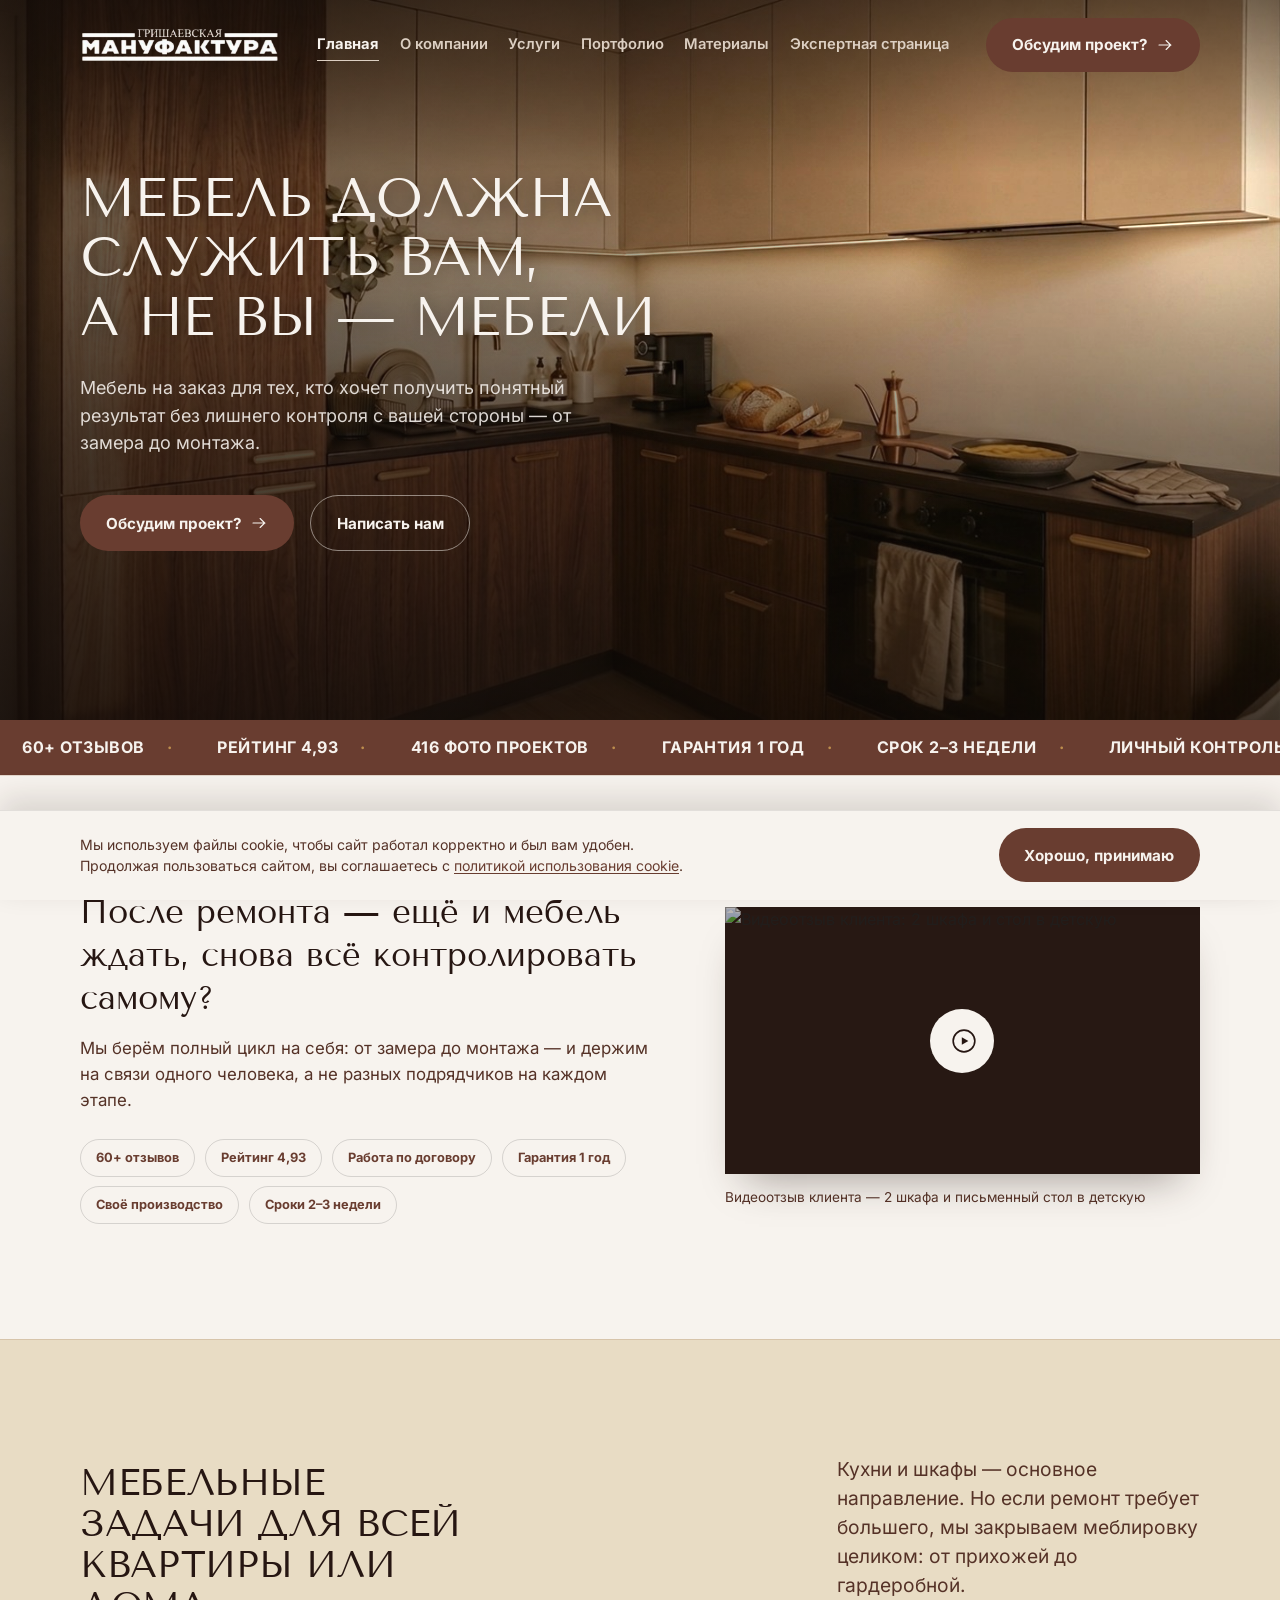
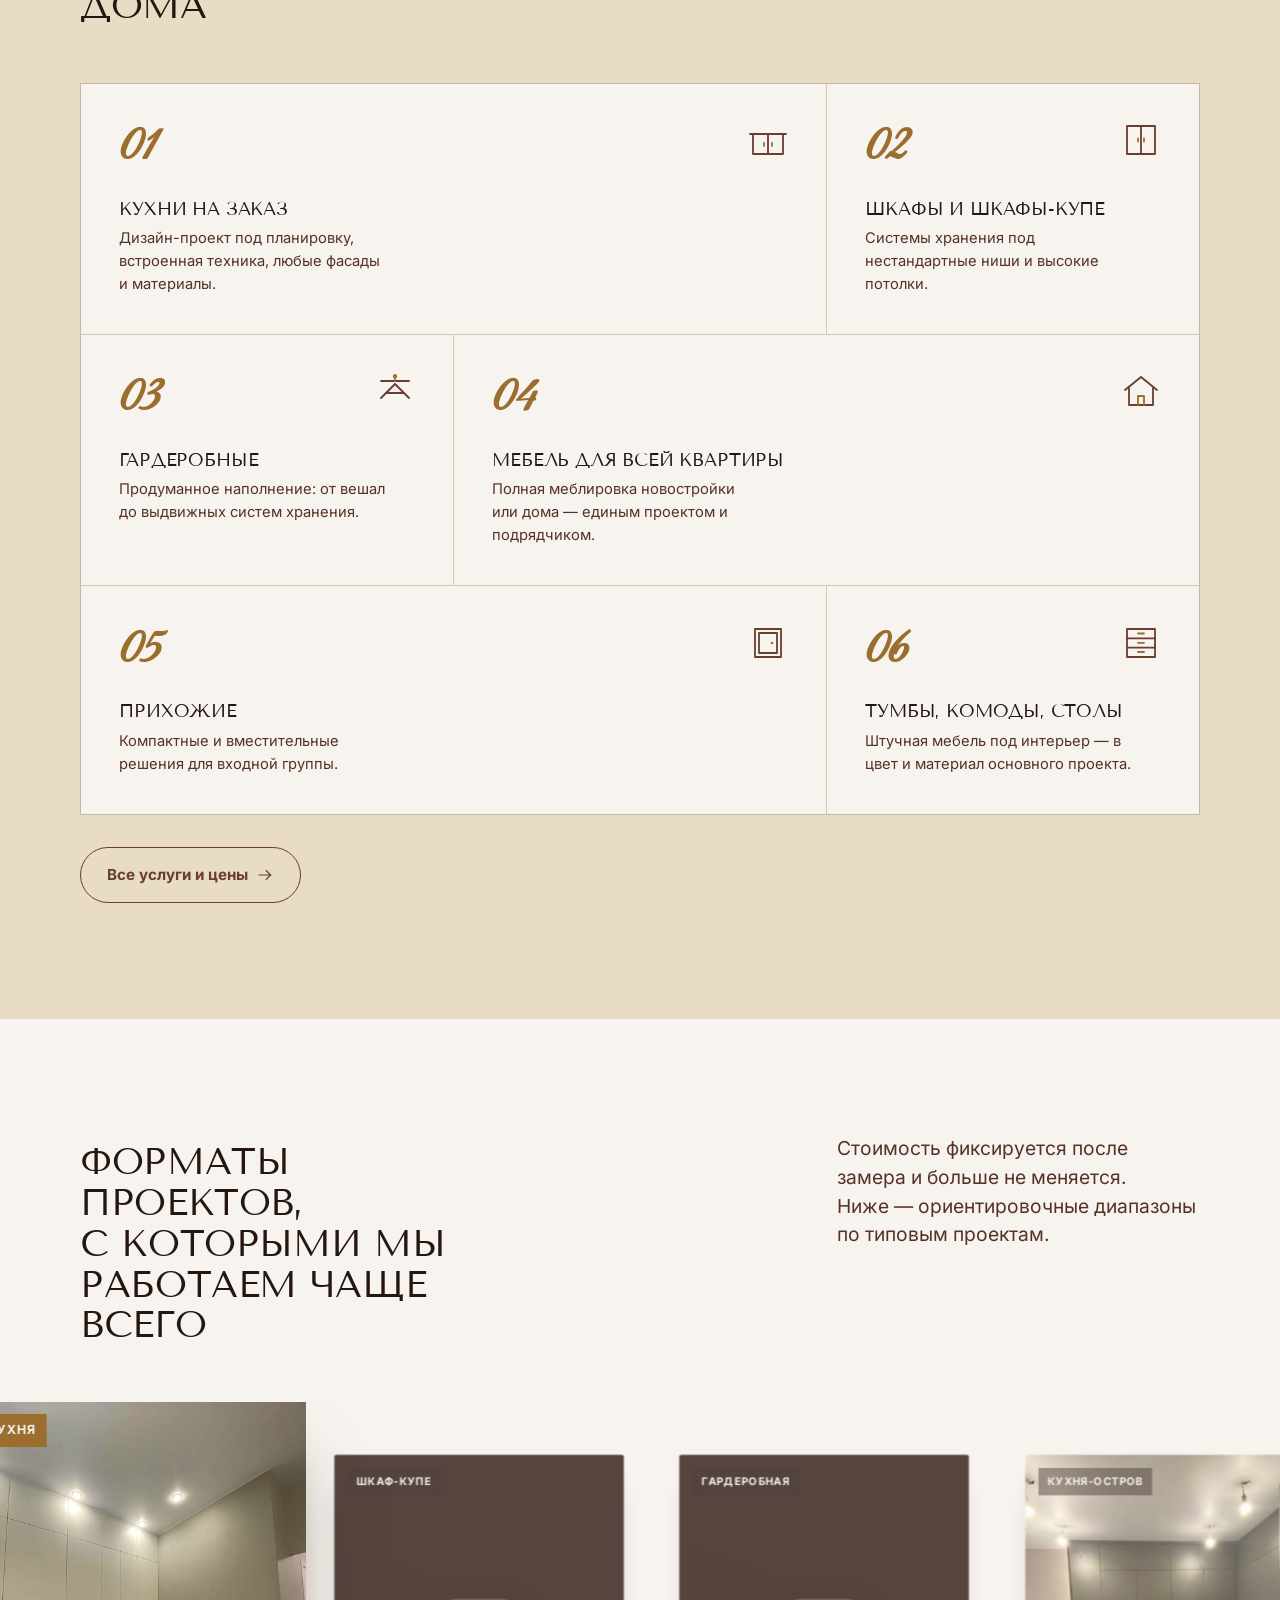
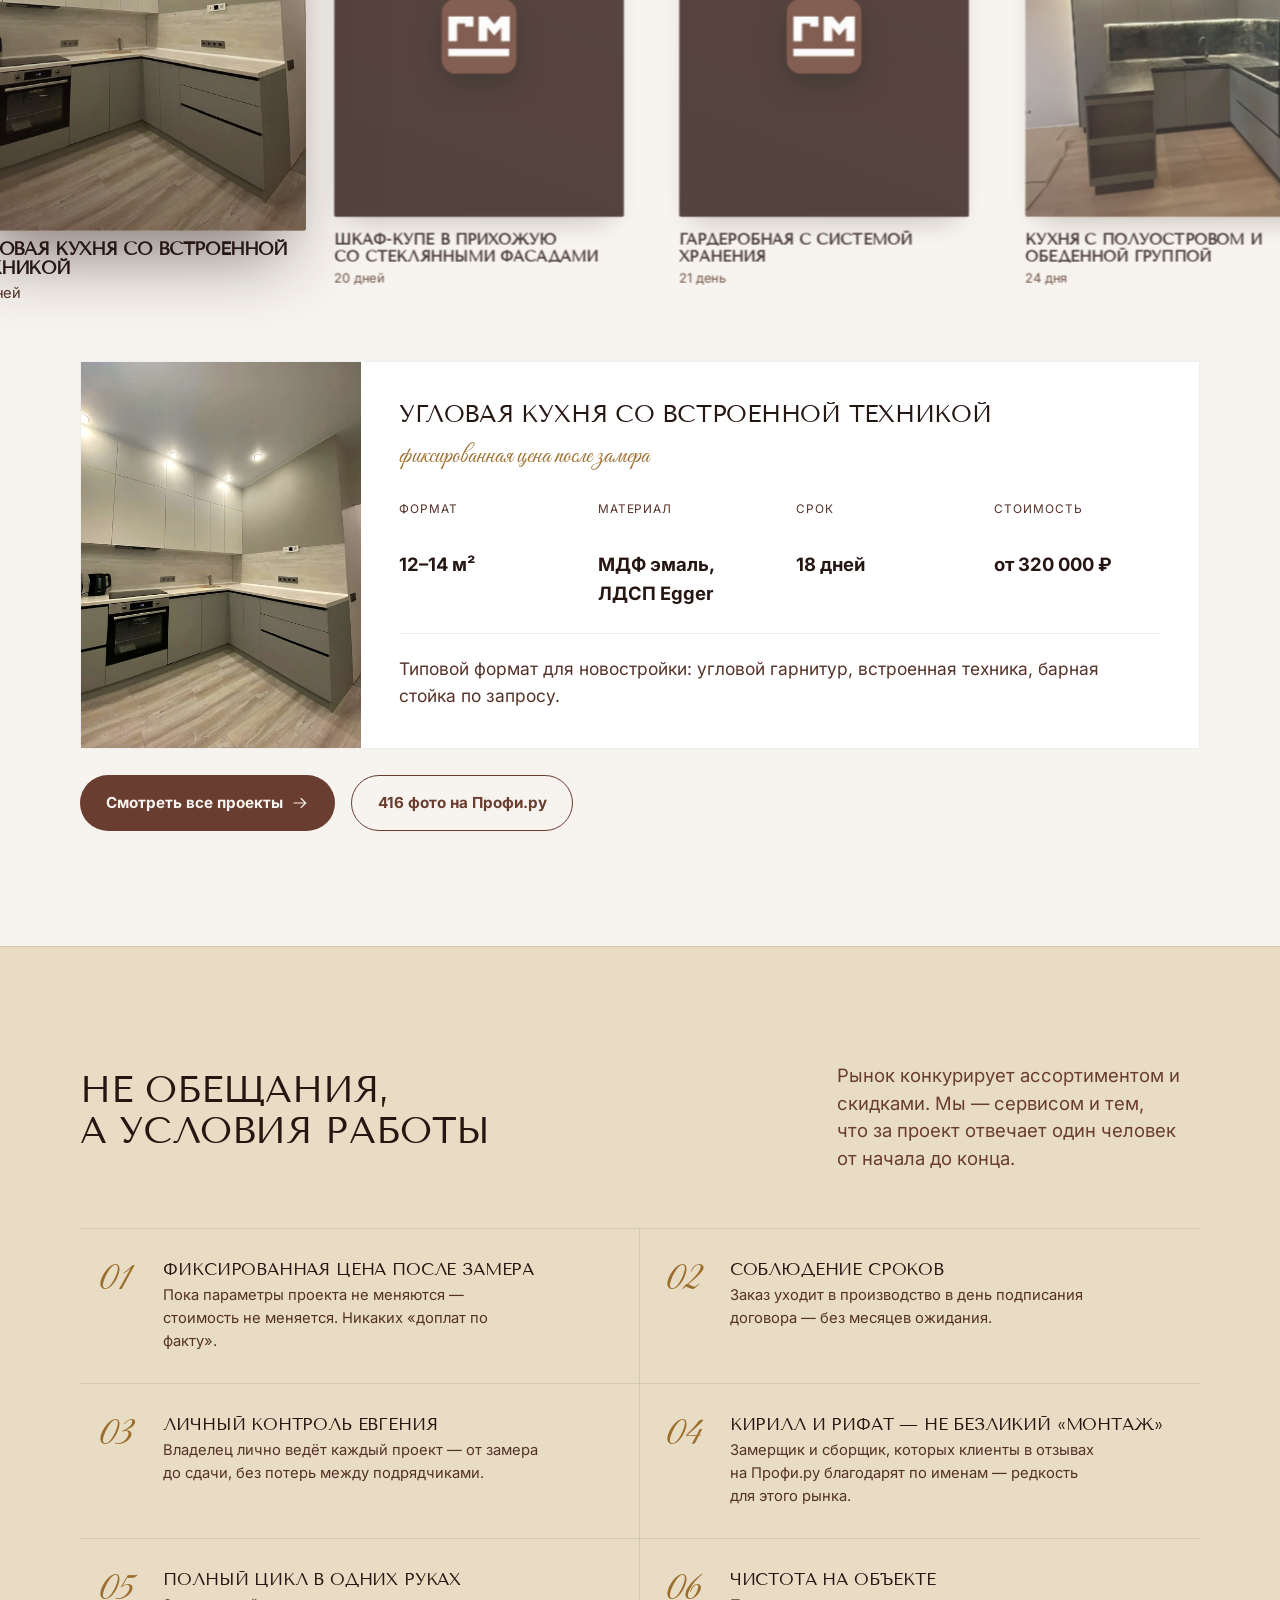
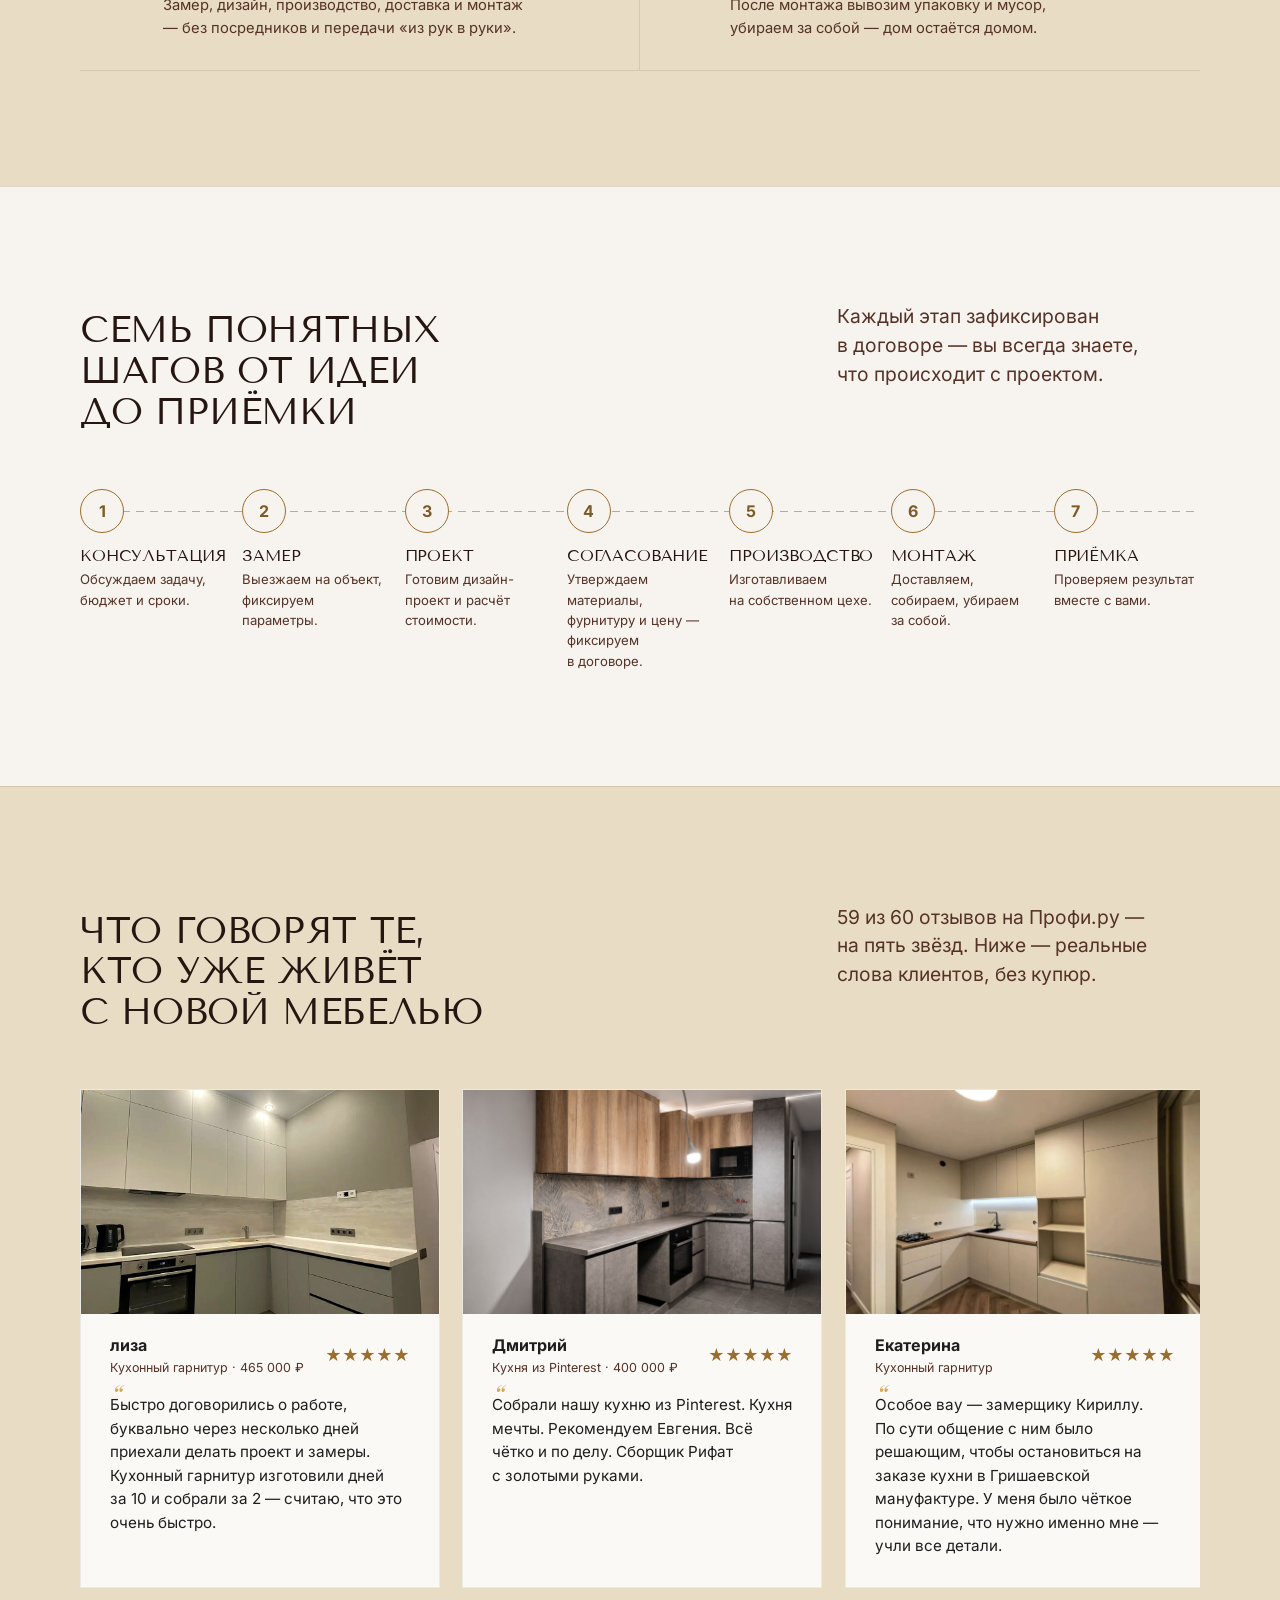
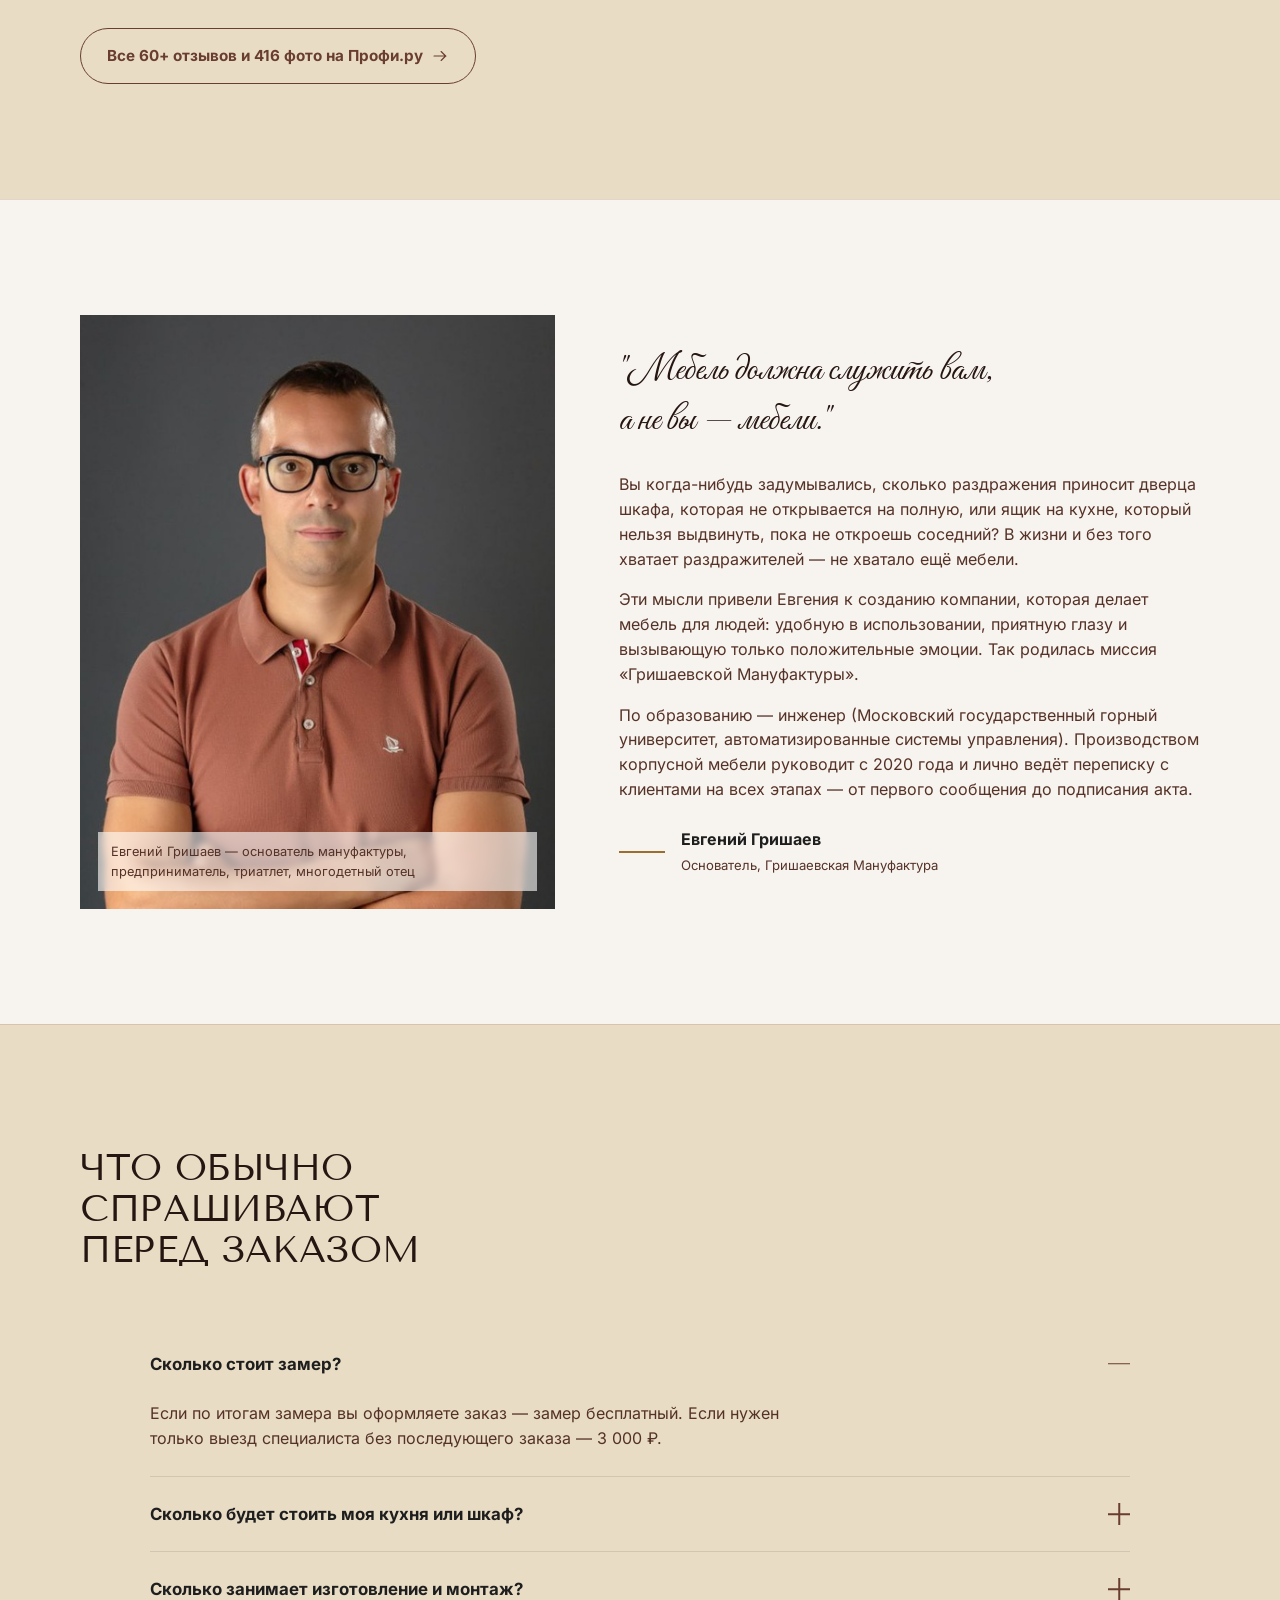
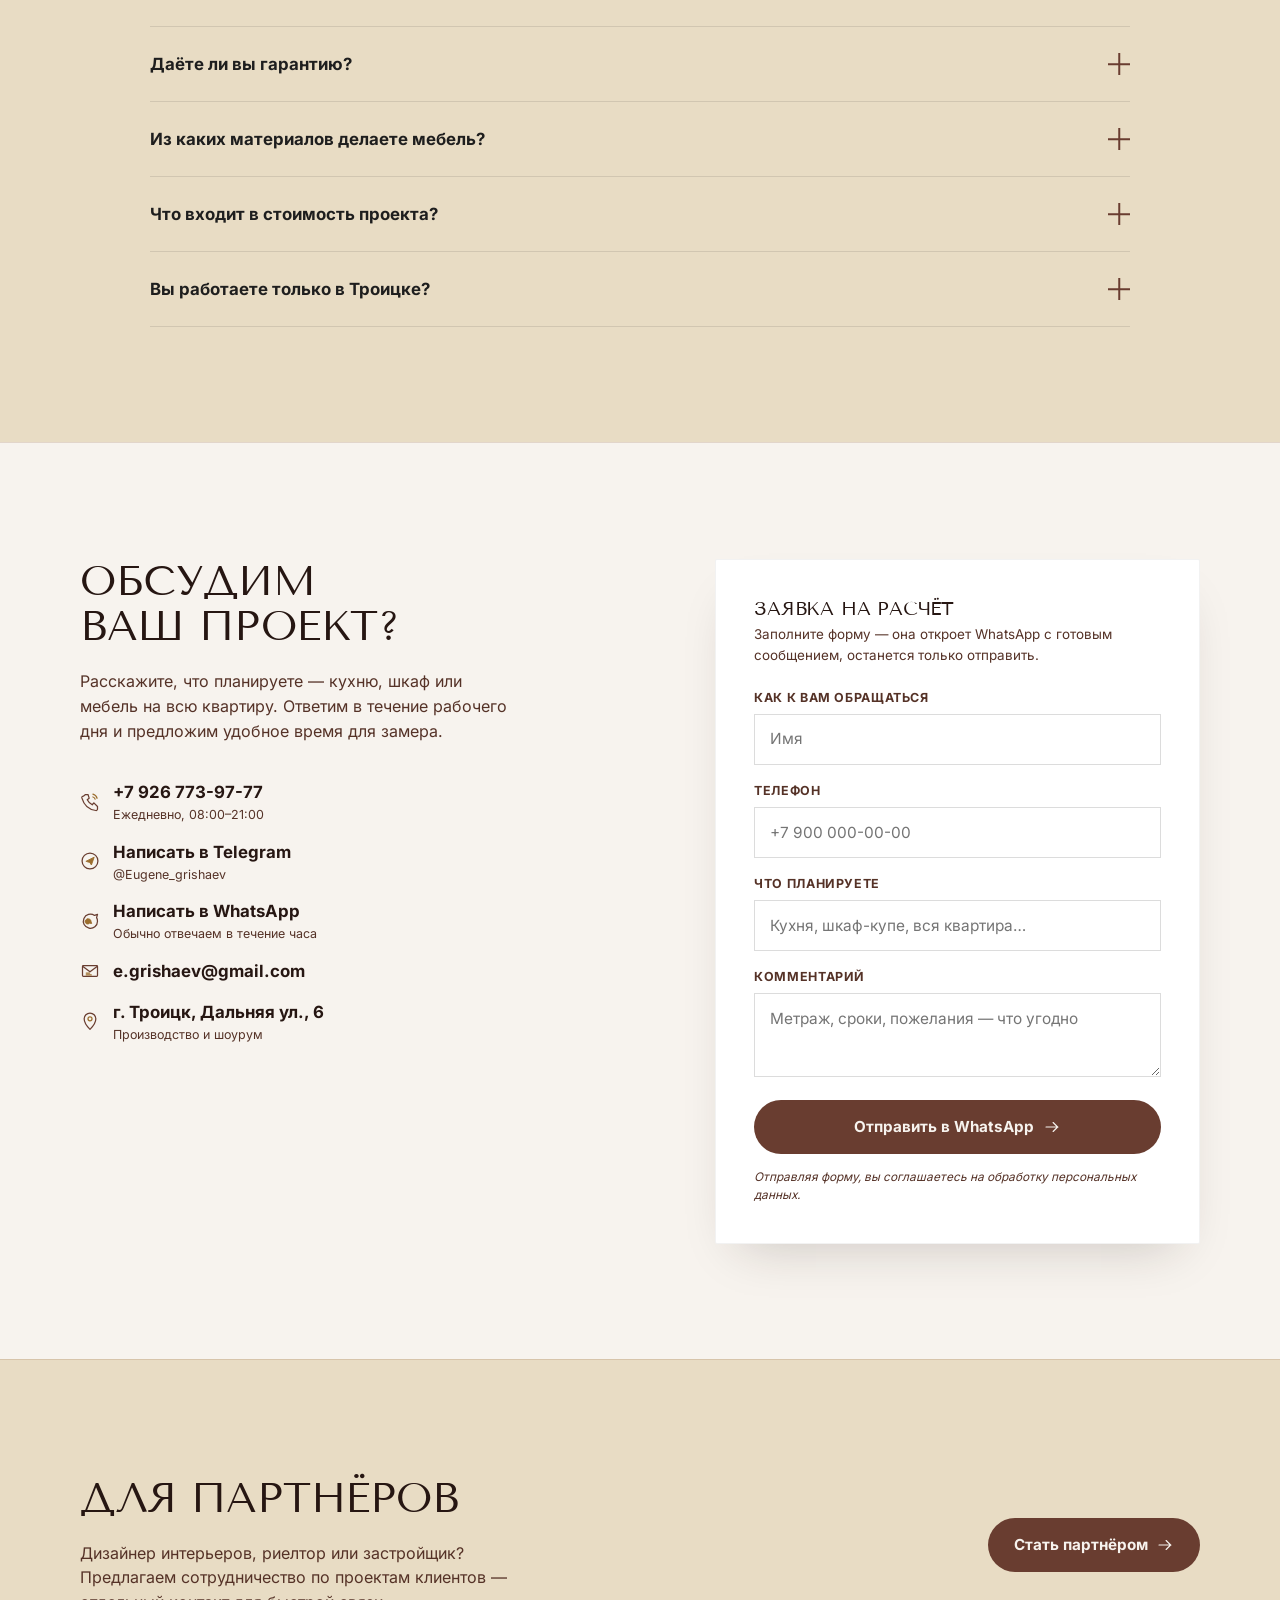
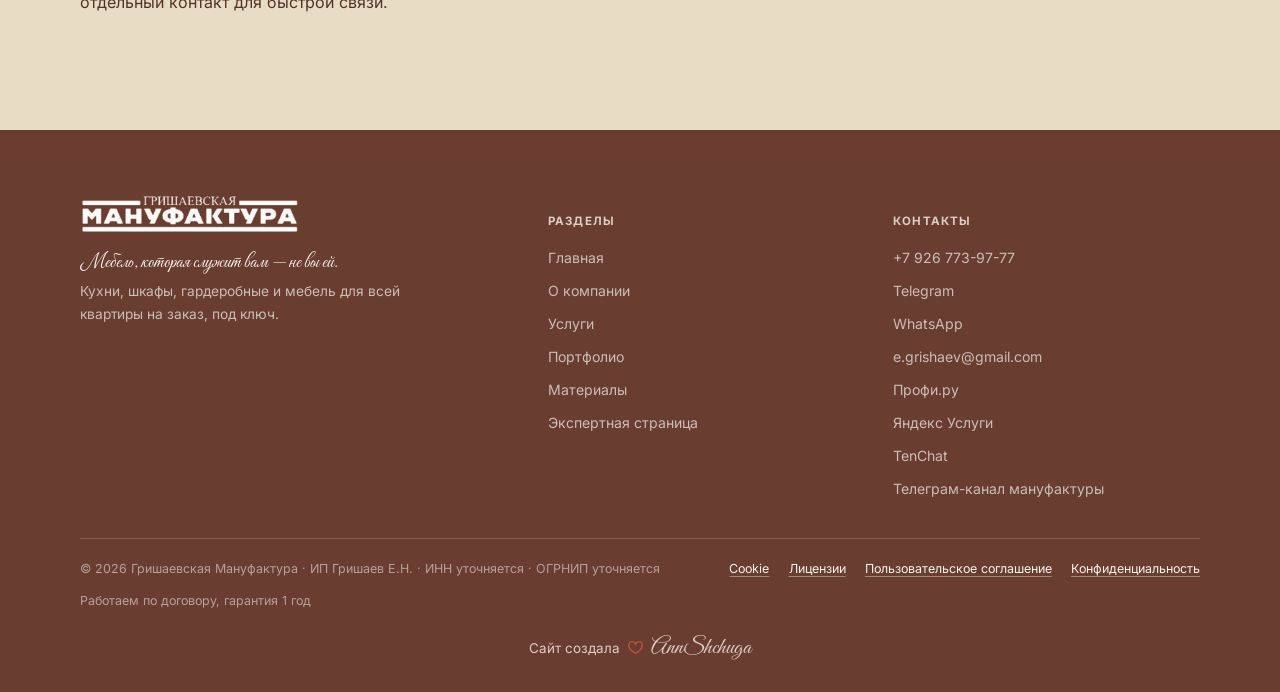
==== commit 206e5e7a: "Two-tone contact icons, more word/dash-preposition glueing sitewide - Redesign the 5 contact icons (" ====
--- a/projects/grishaevskaya-manufaktura/index.html
+++ b/projects/grishaevskaya-manufaktura/index.html
@@ -36,19 +36,23 @@
   </symbol>
   <symbol id="icon-phone" viewBox="0 0 24 24" fill="none" stroke="currentColor" stroke-width="1.5" stroke-linecap="round" stroke-linejoin="round">
     <path d="M6.6 3h3l1.4 4.4-2.3 1.9a13.2 13.2 0 0 0 6 6l1.9-2.3L21 17.4v3a1.8 1.8 0 0 1-2 1.8C10.4 21.3 4.7 15.6 2.2 7.1A1.8 1.8 0 0 1 4 5z"/>
+    <path stroke="var(--brass)" d="M15.5 2.5a7 7 0 0 1 5 5"/>
+    <path stroke="var(--brass)" d="M15.5 6a3.6 3.6 0 0 1 2.6 2.6"/>
   </symbol>
   <symbol id="icon-chat" viewBox="0 0 24 24" fill="none" stroke="currentColor" stroke-width="1.5" stroke-linecap="round" stroke-linejoin="round">
     <path d="M21 12.2a8.5 8.5 0 1 1-3.6-6.9L21 4l-1.1 4A8.4 8.4 0 0 1 21 12.2Z"/>
-    <line x1="8" y1="11" x2="8" y2="11"/><line x1="12" y1="11" x2="12" y2="11"/><line x1="16" y1="11" x2="16" y2="11"/>
+    <path stroke="var(--brass)" fill="var(--brass)" stroke-width="1.1" d="M9 9.6a3 3 0 1 0 2.3 5L14 15l-.8-2.6a3 3 0 0 0-4.2-2.8Z"/>
   </symbol>
   <symbol id="icon-send" viewBox="0 0 24 24" fill="none" stroke="currentColor" stroke-width="1.5" stroke-linecap="round" stroke-linejoin="round">
-    <path d="M22 2 11 13"/><path d="M22 2 15 22l-4-9-9-4Z"/>
+    <circle cx="12" cy="12" r="9.5"/>
+    <path stroke="var(--brass)" fill="var(--brass)" stroke-width="1.1" d="M7.5 12.2 17 7.4l-3.3 9.4-2-3.1-3.6-1Z"/>
   </symbol>
   <symbol id="icon-mail" viewBox="0 0 24 24" fill="none" stroke="currentColor" stroke-width="1.5" stroke-linecap="round" stroke-linejoin="round">
     <rect x="3" y="5.5" width="18" height="13" rx="1"/><path d="M3.5 6.5l8.5 6.5 8.5-6.5"/>
+    <path stroke="var(--brass)" d="M7.5 14.5h4M7.5 16.7h6"/>
   </symbol>
   <symbol id="icon-pin" viewBox="0 0 24 24" fill="none" stroke="currentColor" stroke-width="1.5" stroke-linecap="round" stroke-linejoin="round">
-    <path d="M12 22s7-6.7 7-12.6A7 7 0 0 0 5 9.4C5 15.3 12 22 12 22Z"/><circle cx="12" cy="9.4" r="2.4"/>
+    <path d="M12 22s7-6.7 7-12.6A7 7 0 0 0 5 9.4C5 15.3 12 22 12 22Z"/><circle stroke="var(--brass)" cx="12" cy="9.4" r="2.4"/>
   </symbol>
   <symbol id="icon-arrow" viewBox="0 0 24 24" fill="none" stroke="currentColor" stroke-width="1.5" stroke-linecap="round" stroke-linejoin="round">
     <path d="M4 12h16M13.5 6l6 6-6 6"/>
@@ -284,9 +288,9 @@
     <div class="wrap">
       <div class="section-head" data-reveal>
         <div>
-          <h2 class="section-title">Форматы проектов, с которыми мы работаем чаще всего</h2>
-        </div>
-        <p class="lede">Стоимость фиксируется после замера и больше не меняется. Ниже — ориентировочные диапазоны по типовым проектам.</p>
+          <h2 class="section-title">Форматы проектов, с&nbsp;которыми мы работаем чаще всего</h2>
+        </div>
+        <p class="lede">Стоимость фиксируется после замера и больше не меняется. Ниже&nbsp;— ориентировочные диапазоны по типовым проектам.</p>
       </div>
     </div>
 
@@ -302,7 +306,7 @@
             <svg viewBox="0 0 24 24"><use href="#icon-arrow"/></svg>
           </a>
           <a class="btn btn-ghost" href="https://profi.ru/profile/GrishayevYN" target="_blank" rel="noopener">
-            416 фото на Профи.ру
+            416 фото на&nbsp;Профи.ру
           </a>
         </div>
       </div>
@@ -316,7 +320,7 @@
         <div>
           <h2 class="section-title">Не обещания, а&nbsp;условия работы</h2>
         </div>
-        <p class="lede">Рынок конкурирует ассортиментом и скидками. Мы — сервисом и тем, что за проект отвечает один человек от начала до конца.</p>
+        <p class="lede">Рынок конкурирует ассортиментом и скидками. Мы — сервисом и тем, что&nbsp;за&nbsp;проект отвечает один человек от&nbsp;начала до конца.</p>
       </div>
 
       <div class="adv-list" data-reveal>
@@ -326,7 +330,7 @@
         </div>
         <div class="adv-item">
           <span class="adv-num">02</span>
-          <div><h4>Соблюдение сроков</h4><p>Заказ уходит в производство в день подписания договора — без месяцев ожидания.</p></div>
+          <div><h4>Соблюдение сроков</h4><p>Заказ уходит в&nbsp;производство в день подписания договора — без месяцев ожидания.</p></div>
         </div>
         <div class="adv-item">
           <span class="adv-num">03</span>
@@ -334,7 +338,7 @@
         </div>
         <div class="adv-item">
           <span class="adv-num">04</span>
-          <div><h4>Кирилл и Рифат — не безликий «монтаж»</h4><p>Замерщик и сборщик, которых клиенты в отзывах на Профи.ру благодарят по именам — редкость для этого рынка.</p></div>
+          <div><h4>Кирилл и Рифат — не безликий «монтаж»</h4><p>Замерщик и сборщик, которых клиенты в отзывах на&nbsp;Профи.ру благодарят по именам — редкость для&nbsp;этого рынка.</p></div>
         </div>
         <div class="adv-item">
           <span class="adv-num">05</span>
@@ -355,14 +359,14 @@
         <div>
           <h2 class="section-title">Семь понятных шагов от идеи до&nbsp;приёмки</h2>
         </div>
-        <p class="lede">Каждый этап зафиксирован в договоре — вы всегда знаете, что происходит с проектом.</p>
+        <p class="lede">Каждый этап зафиксирован в&nbsp;договоре — вы всегда знаете, что&nbsp;происходит с проектом.</p>
       </div>
 
       <div class="timeline" data-reveal>
         <div class="tl-step"><div class="tl-dot">1</div><h4>Консультация</h4><p>Обсуждаем задачу, бюджет и сроки.</p></div>
         <div class="tl-step"><div class="tl-dot">2</div><h4>Замер</h4><p>Выезжаем на объект, фиксируем параметры.</p></div>
         <div class="tl-step"><div class="tl-dot">3</div><h4>Проект</h4><p>Готовим дизайн-проект и расчёт стоимости.</p></div>
-        <div class="tl-step"><div class="tl-dot">4</div><h4>Согласование</h4><p>Утверждаем материалы, фурнитуру и цену — фиксируем в договоре.</p></div>
+        <div class="tl-step"><div class="tl-dot">4</div><h4>Согласование</h4><p>Утверждаем материалы, фурнитуру и цену — фиксируем в&nbsp;договоре.</p></div>
         <div class="tl-step"><div class="tl-dot">5</div><h4>Производство</h4><p>Изготавливаем на&nbsp;собственном цехе.</p></div>
         <div class="tl-step"><div class="tl-dot">6</div><h4>Монтаж</h4><p>Доставляем, собираем, убираем за&nbsp;собой.</p></div>
         <div class="tl-step"><div class="tl-dot">7</div><h4>Приёмка</h4><p>Проверяем результат вместе с вами.</p></div>
@@ -408,7 +412,7 @@
         </article>
         <article class="review-card">
           <div class="review-photo"><img src="assets/photos/case-kd.jpg" alt="" loading="lazy"></div>
-          <div class="review-top"><div><div class="review-name">Александр</div><div class="review-tag">Кухонный гарнитур · 290 000 ₽</div></div>
+          <div class="review-top"><div><div class="review-name">Александр</div><div class="review-tag">Кухонный гарнитур · 290&nbsp;000 ₽</div></div>
             <div class="review-stars">★★★★★</div></div>
           <div class="review-quote"><span class="q">“</span>Оперативно и профессионально, учли все пожелания, мебель качественная, результатом довольны.</div>
         </article>
@@ -416,7 +420,7 @@
           <div class="review-photo"><img src="assets/photos/case-w1.jpg" alt="" loading="lazy"></div>
           <div class="review-top"><div><div class="review-name">Елена</div><div class="review-tag">Шкаф-купе</div></div>
             <div class="review-stars">★★★★★</div></div>
-          <div class="review-quote"><span class="q">“</span>Отдельное спасибо Евгению Гришаеву за высокую вовлечённость в процесс с момента размещения заказа до подписания акта выполненных работ, чёткость в договорённостях и душевную коммуникацию.</div>
+          <div class="review-quote"><span class="q">“</span>Отдельное спасибо Евгению Гришаеву за высокую вовлечённость в процесс с момента размещения заказа до&nbsp;подписания акта выполненных работ, чёткость в договорённостях и душевную коммуникацию.</div>
         </article>
         <article class="review-card">
           <div class="review-photo"><img src="assets/photos/case-w2.jpg" alt="" loading="lazy"></div>
@@ -434,7 +438,7 @@
     </div>
     <div class="wrap" style="margin-top:2rem" data-reveal>
       <a class="btn btn-ghost" href="https://profi.ru/profile/GrishayevYN" target="_blank" rel="noopener">
-        Все 60+ отзывов и 416 фото на Профи.ру
+        Все 60+ отзывов и 416 фото на&nbsp;Профи.ру
         <svg viewBox="0 0 24 24"><use href="#icon-arrow"/></svg>
       </a>
     </div>
@@ -451,7 +455,7 @@
         <p class="pull">"Мебель должна служить вам,<br>а не вы&nbsp;—&nbsp;мебели."</p>
         <p>Вы когда-нибудь задумывались, сколько раздражения приносит дверца шкафа, которая не открывается на полную, или ящик на кухне, который нельзя выдвинуть, пока не откроешь соседний? В жизни и без того хватает раздражителей — не хватало ещё мебели.</p>
         <p>Эти мысли привели Евгения к созданию компании, которая делает мебель для людей: удобную в использовании, приятную глазу и вызывающую только положительные эмоции. Так родилась миссия «Гришаевской Мануфактуры».</p>
-        <p>По образованию — инженер (Московский государственный горный университет, автоматизированные системы управления). Производством корпусной мебели руководит с 2020 года и лично ведёт переписку с клиентами на всех этапах — от первого сообщения до подписания акта.</p>
+        <p>По образованию — инженер (Московский государственный горный университет, автоматизированные системы управления). Производством корпусной мебели руководит с 2020 года и лично ведёт переписку с клиентами на всех этапах — от первого сообщения до&nbsp;подписания акта.</p>
         <div class="about-signature">
           <span class="line"></span>
           <div><b>Евгений Гришаев</b><span>Основатель, Гришаевская Мануфактура</span></div>
@@ -476,11 +480,11 @@
         </div>
         <div class="faq-item">
           <button class="faq-q"><span>Сколько будет стоить моя кухня или шкаф?</span><span class="plus"></span></button>
-          <div class="faq-a"><p>Кухни считаем за погонный метр: от 20 000 ₽/пог. м (фасады МДФ в плёнке, один верхний ряд) до 100 000 ₽/пог. м (МДФ эмаль, ЛДСП Egger, фурнитура Blum, два верхних яруса). По факту большинство кухонь выходит в диапазоне 290 000–465 000 ₽, шкафы — от 25 000 ₽/шт. Точную цифру зафиксируем в договоре после замера.</p></div>
+          <div class="faq-a"><p>Кухни считаем за погонный метр: от 20 000 ₽/пог. м (фасады МДФ в плёнке, один верхний ряд) до 100 000 ₽/пог. м (МДФ эмаль, ЛДСП Egger, фурнитура Blum, два верхних яруса). По факту большинство кухонь выходит в диапазоне 290&nbsp;000–465&nbsp;000&nbsp;₽, шкафы — от 25 000 ₽/шт. Точную цифру зафиксируем в договоре после замера.</p></div>
         </div>
         <div class="faq-item">
           <button class="faq-q"><span>Сколько занимает изготовление и монтаж?</span><span class="plus"></span></button>
-          <div class="faq-a"><p>В среднем 2–3 недели с момента согласования проекта до монтажа — заказ уходит в производство в день подписания договора.</p></div>
+          <div class="faq-a"><p>В среднем 2–3 недели с момента согласования проекта до монтажа — заказ уходит в&nbsp;производство в день подписания договора.</p></div>
         </div>
         <div class="faq-item">
           <button class="faq-q"><span>Даёте ли вы гарантию?</span><span class="plus"></span></button>
@@ -488,7 +492,7 @@
         </div>
         <div class="faq-item">
           <button class="faq-q"><span>Из каких материалов делаете мебель?</span><span class="plus"></span></button>
-          <div class="faq-a"><p>Фасады — МДФ в плёнке, эмали или с фрезеровкой, корпуса — ЛДСП Egger, фурнитура — Blum. По запросу — кухни из массива. Материалы подбираем под бюджет и показываем образцы до начала производства.</p></div>
+          <div class="faq-a"><p>Фасады — МДФ в плёнке, эмали или с фрезеровкой, корпуса — ЛДСП Egger, фурнитура — Blum. По запросу — кухни из массива. Материалы подбираем под&nbsp;бюджет и показываем образцы до&nbsp;начала производства.</p></div>
         </div>
         <div class="faq-item">
           <button class="faq-q"><span>Что входит в стоимость проекта?</span><span class="plus"></span></button>
--- a/projects/grishaevskaya-manufaktura/css/style.css
+++ b/projects/grishaevskaya-manufaktura/css/style.css
@@ -310,6 +310,7 @@
 .hero-layer{
   position: absolute; inset: 0; width: 100%; height: 100%;
   object-fit: cover;
+  filter: brightness(1.16) saturate(1.03);
 }
 .hero-layer-overlay{
   opacity: 0;
@@ -320,9 +321,9 @@
 .hero-scrim{
   position: absolute; inset: 0; z-index: 3; pointer-events: none;
   background:
-    linear-gradient(180deg, rgba(20,12,9,.72) 0%, rgba(20,12,9,0) 24%),
-    linear-gradient(0deg, rgba(15,9,7,.95) 0%, rgba(15,9,7,.68) 38%, rgba(15,9,7,0) 68%),
-    linear-gradient(90deg, rgba(15,9,7,.92) 0%, rgba(15,9,7,.6) 46%, rgba(15,9,7,0) 78%);
+    linear-gradient(180deg, rgba(20,12,9,.55) 0%, rgba(20,12,9,0) 24%),
+    linear-gradient(0deg, rgba(15,9,7,.72) 0%, rgba(15,9,7,.42) 38%, rgba(15,9,7,0) 68%),
+    linear-gradient(90deg, rgba(15,9,7,.68) 0%, rgba(15,9,7,.38) 46%, rgba(15,9,7,0) 78%);
 }
 
 .hero-overlay{
@@ -348,7 +349,7 @@
   .hero-hotspots{ display: none; }
   .hero-scrim{
     background:
-      linear-gradient(180deg, rgba(15,9,7,.8) 0%, rgba(15,9,7,.25) 30%, rgba(15,9,7,.9) 100%);
+      linear-gradient(180deg, rgba(15,9,7,.6) 0%, rgba(15,9,7,.18) 30%, rgba(15,9,7,.68) 100%);
   }
 }
 
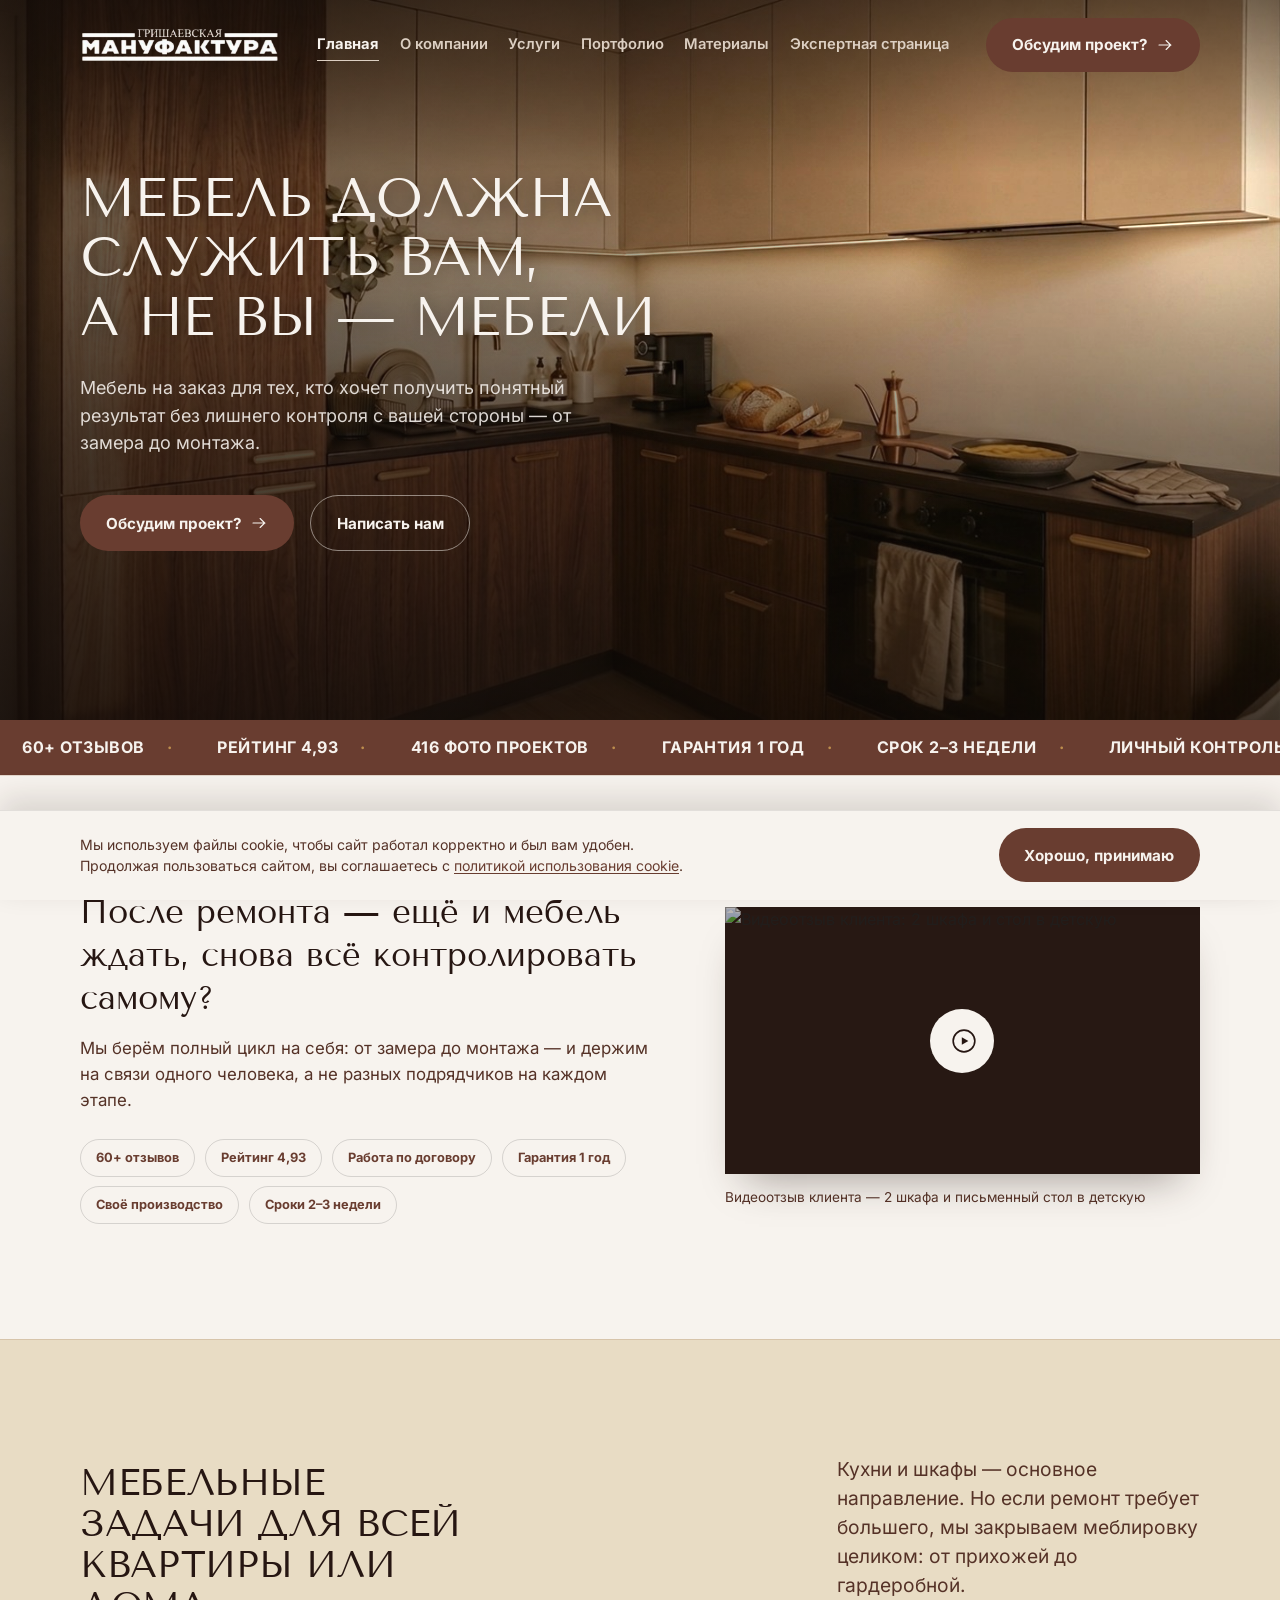
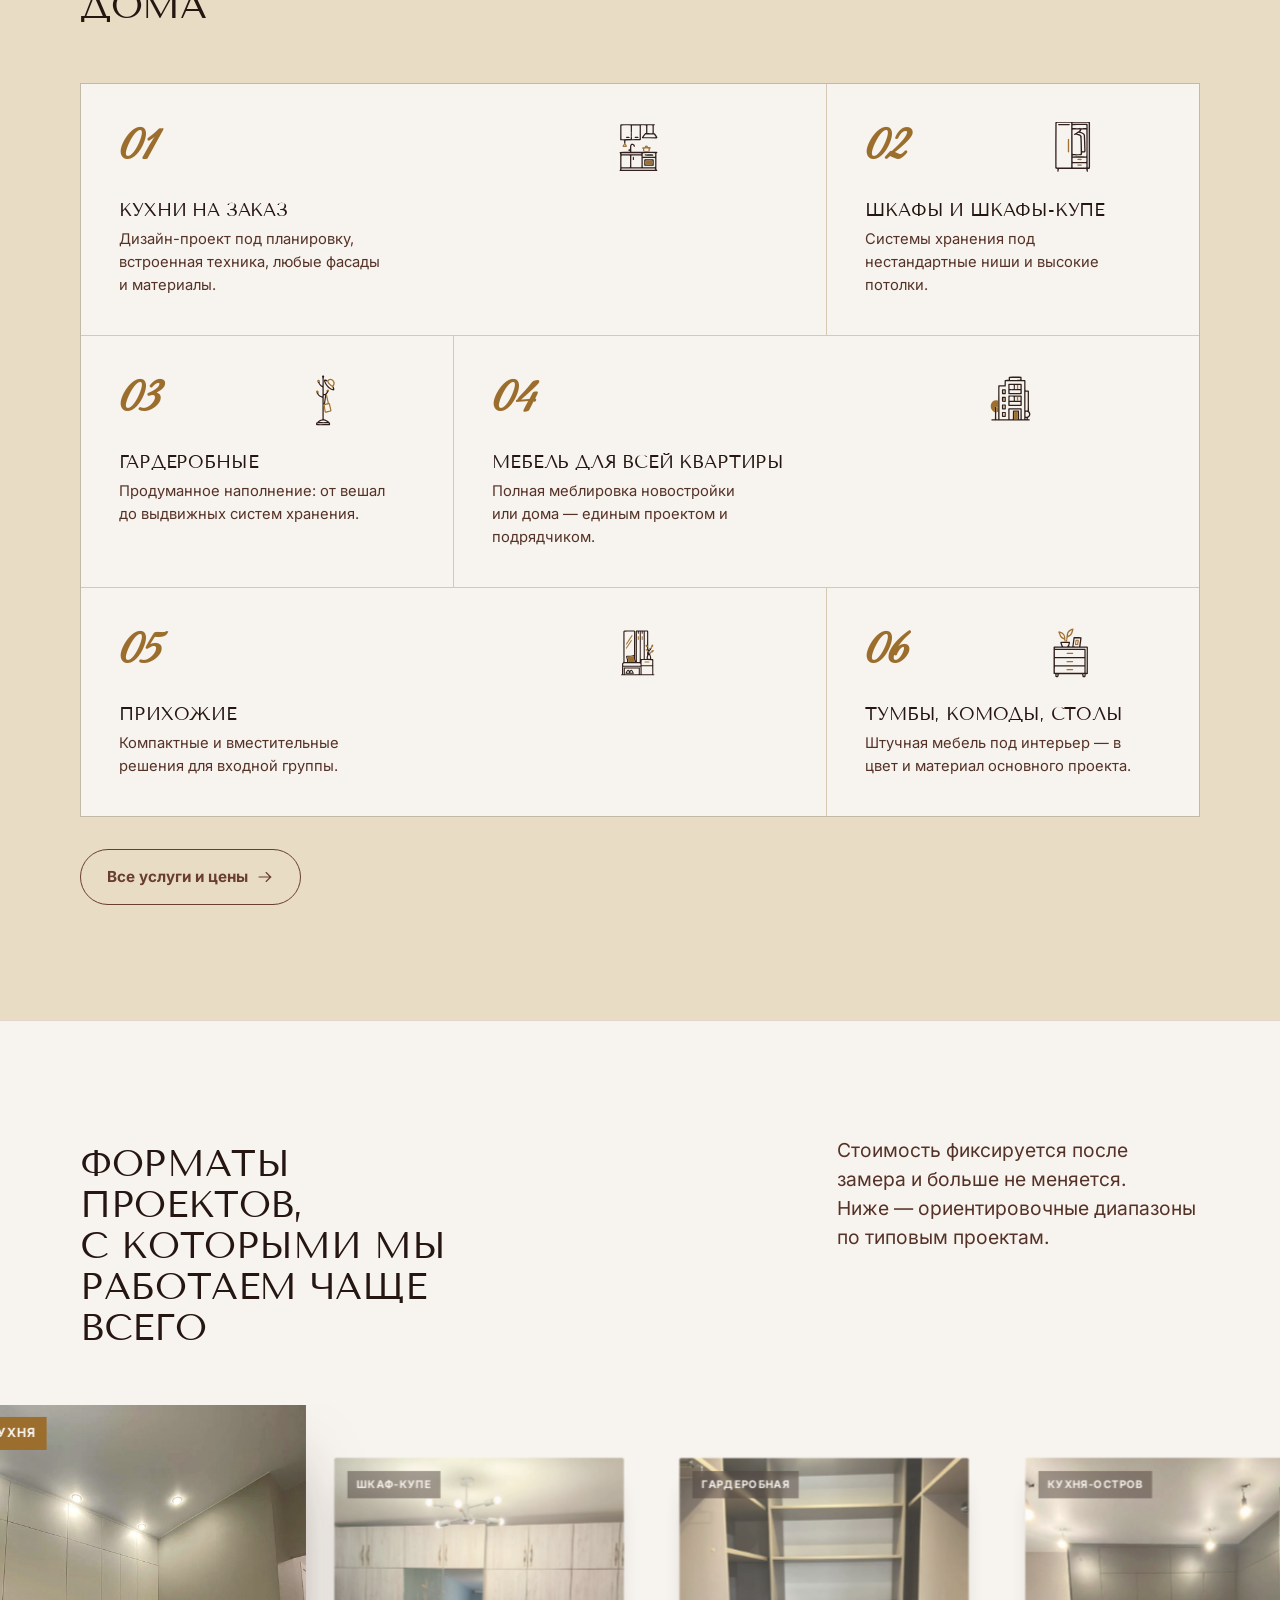
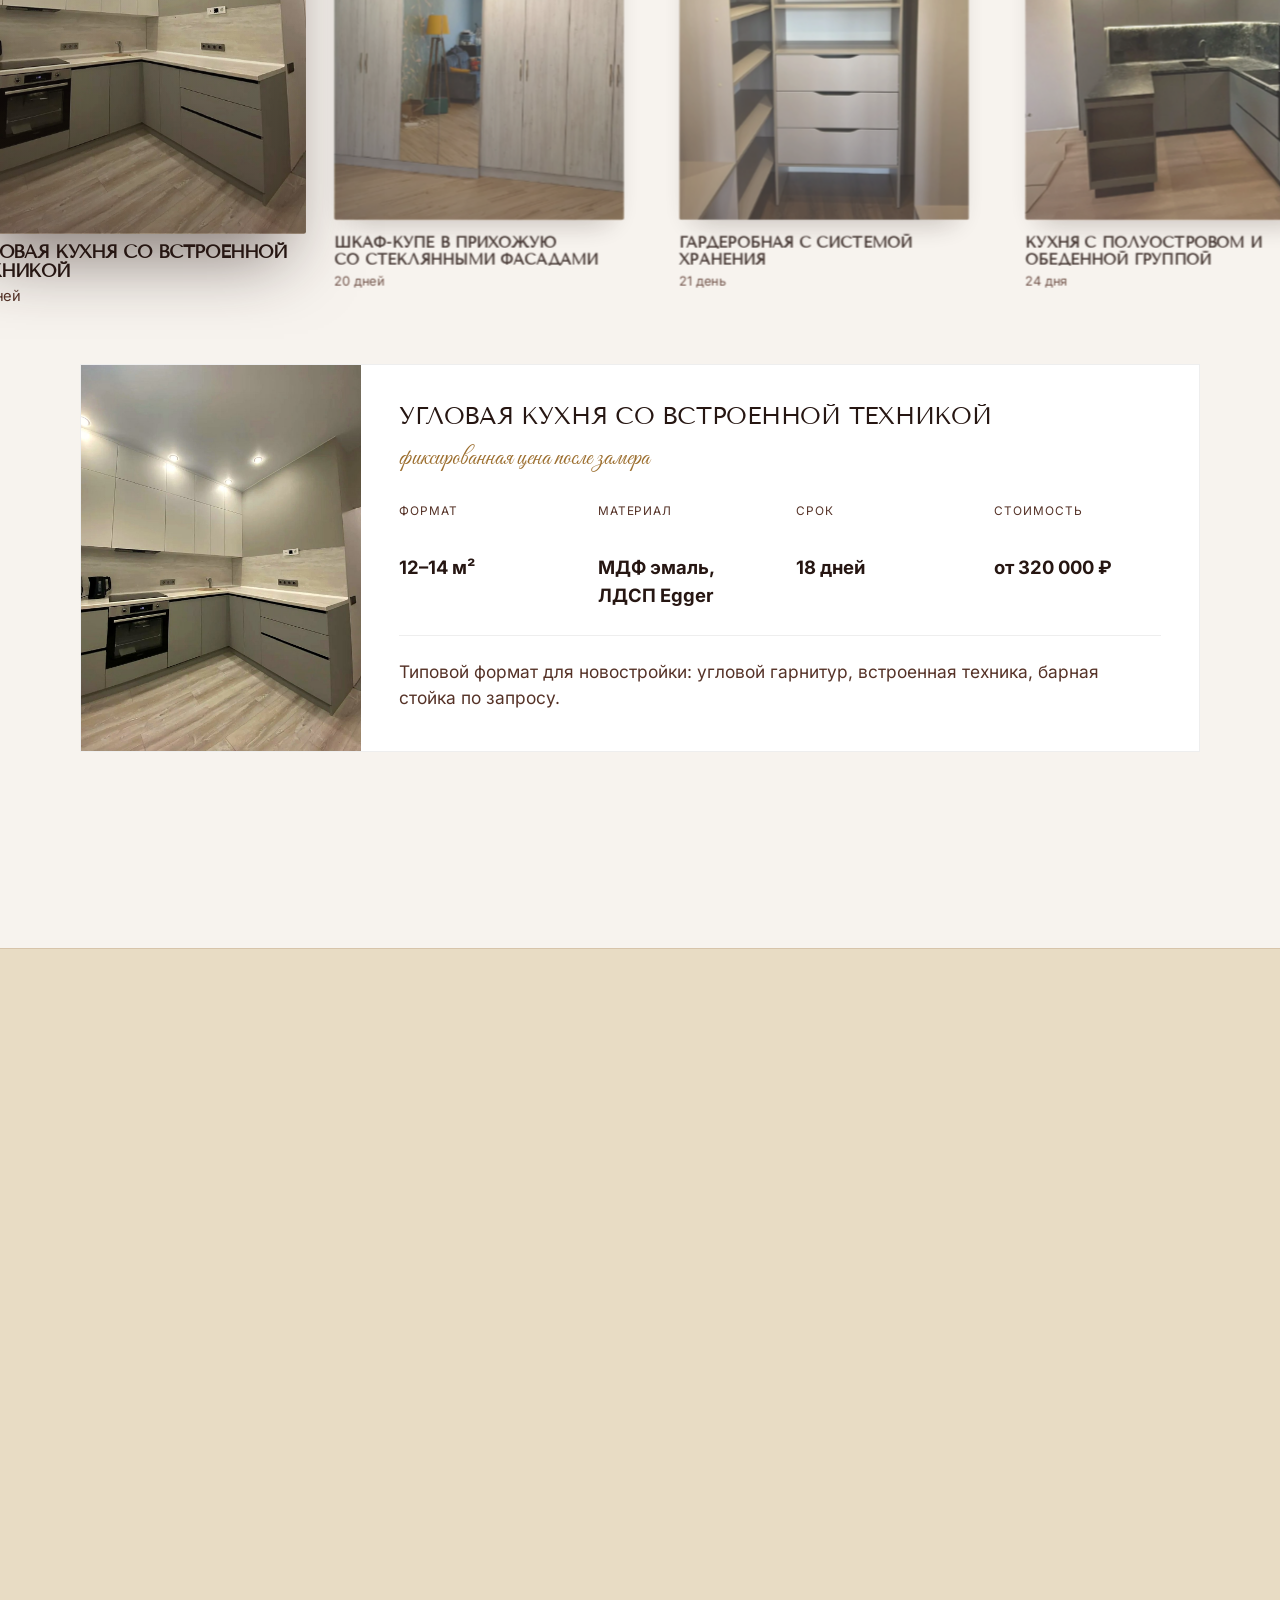
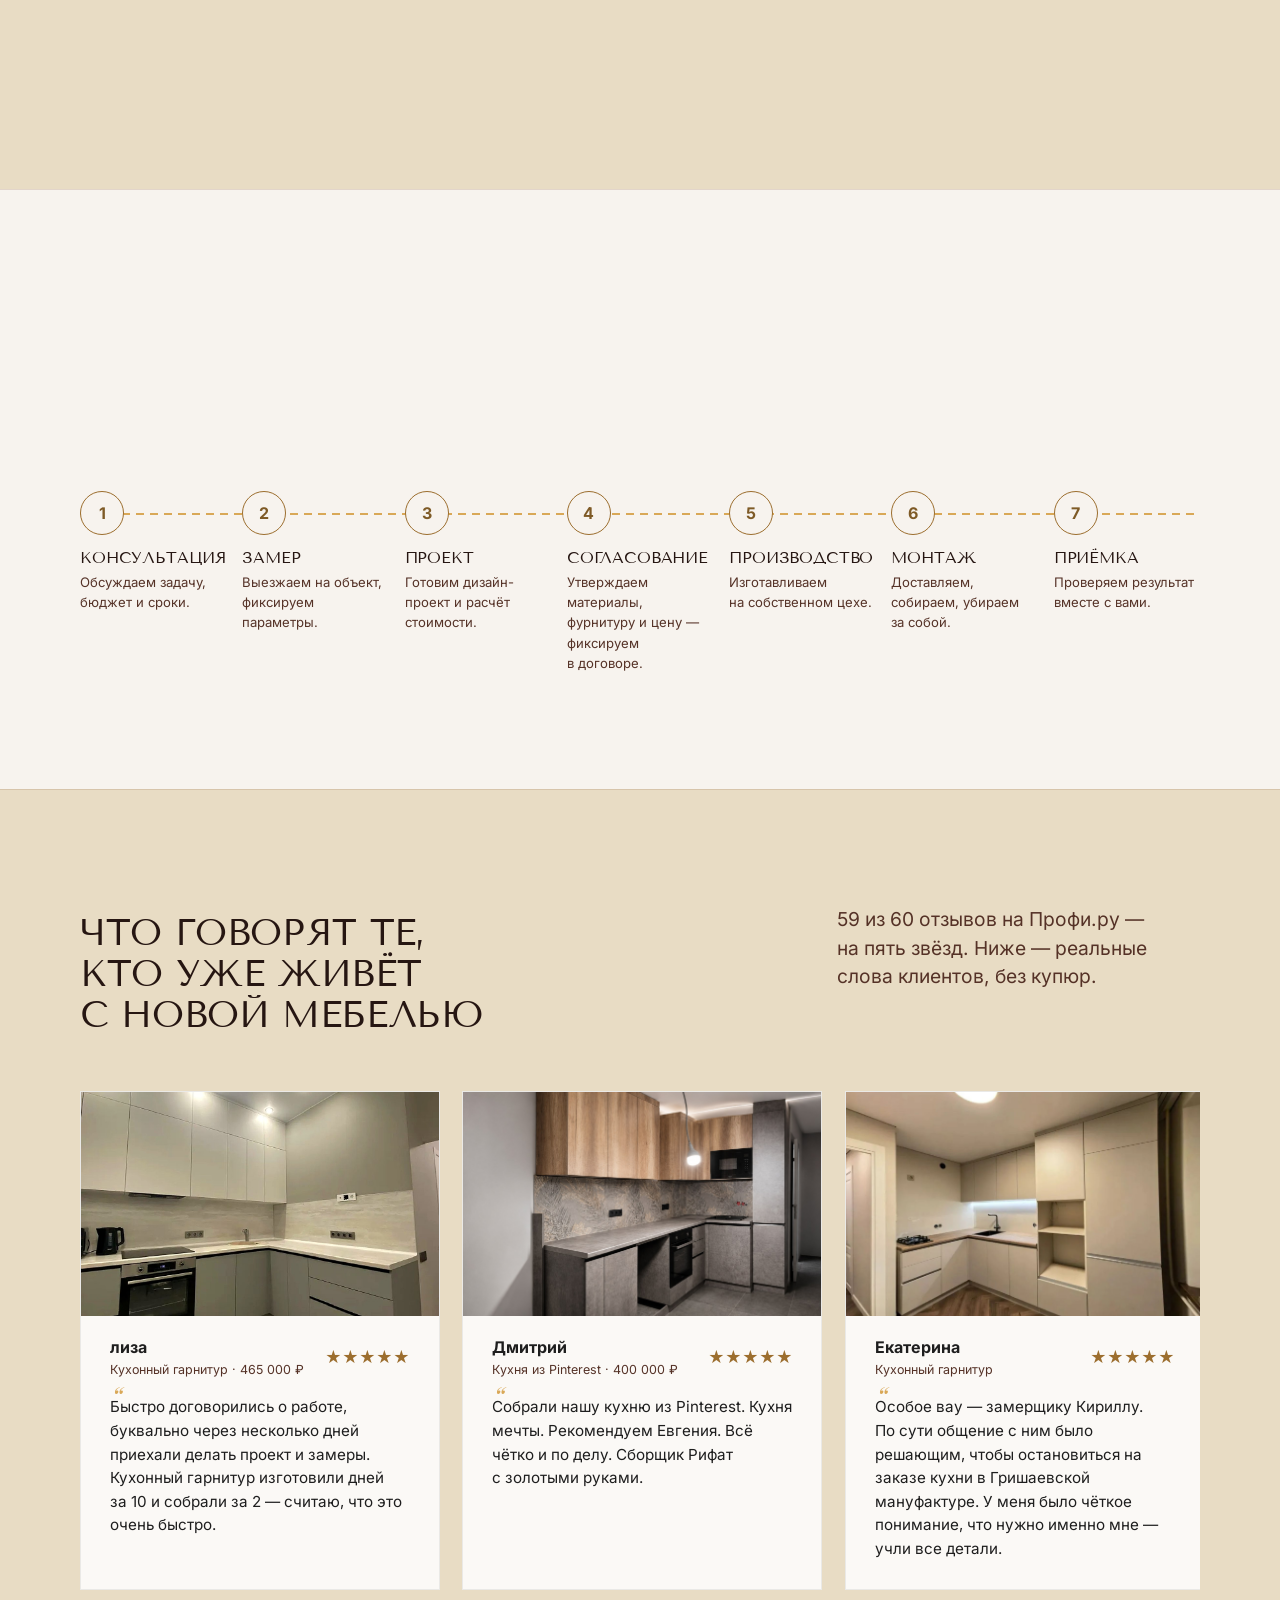
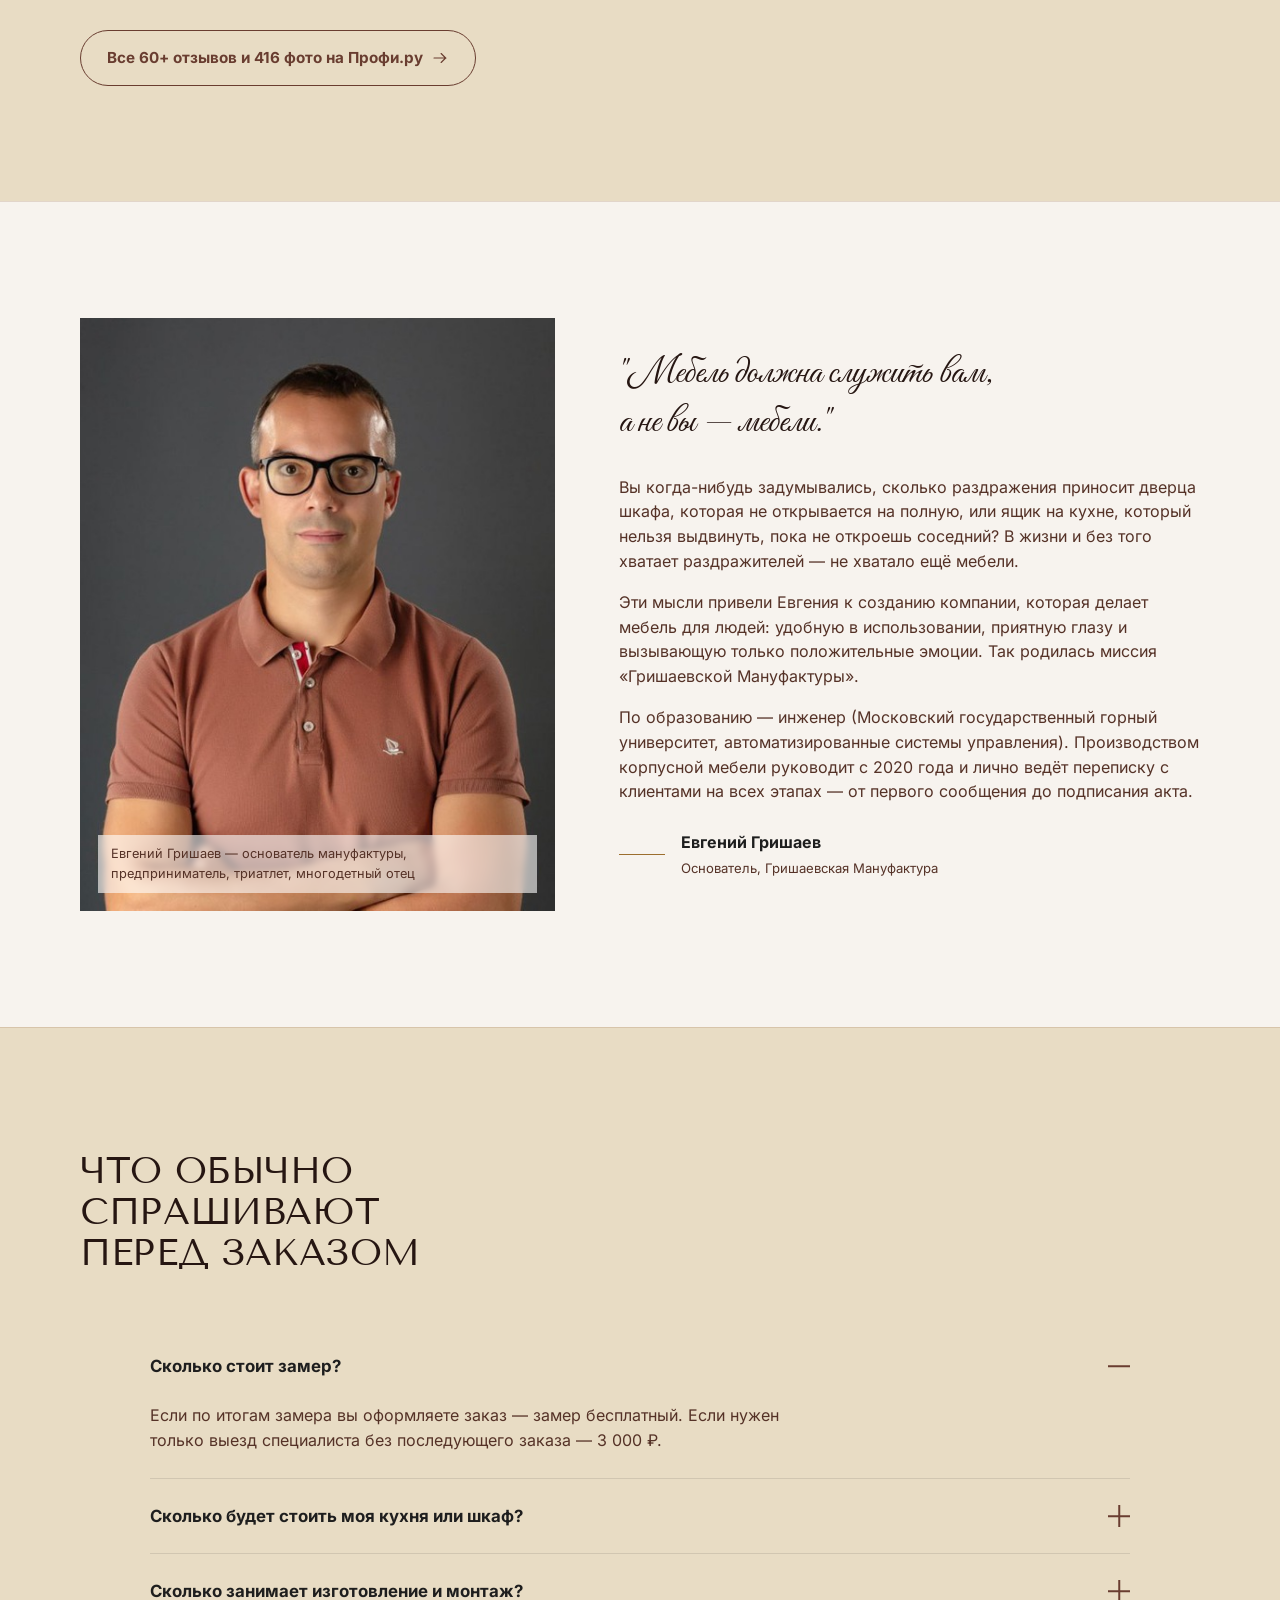
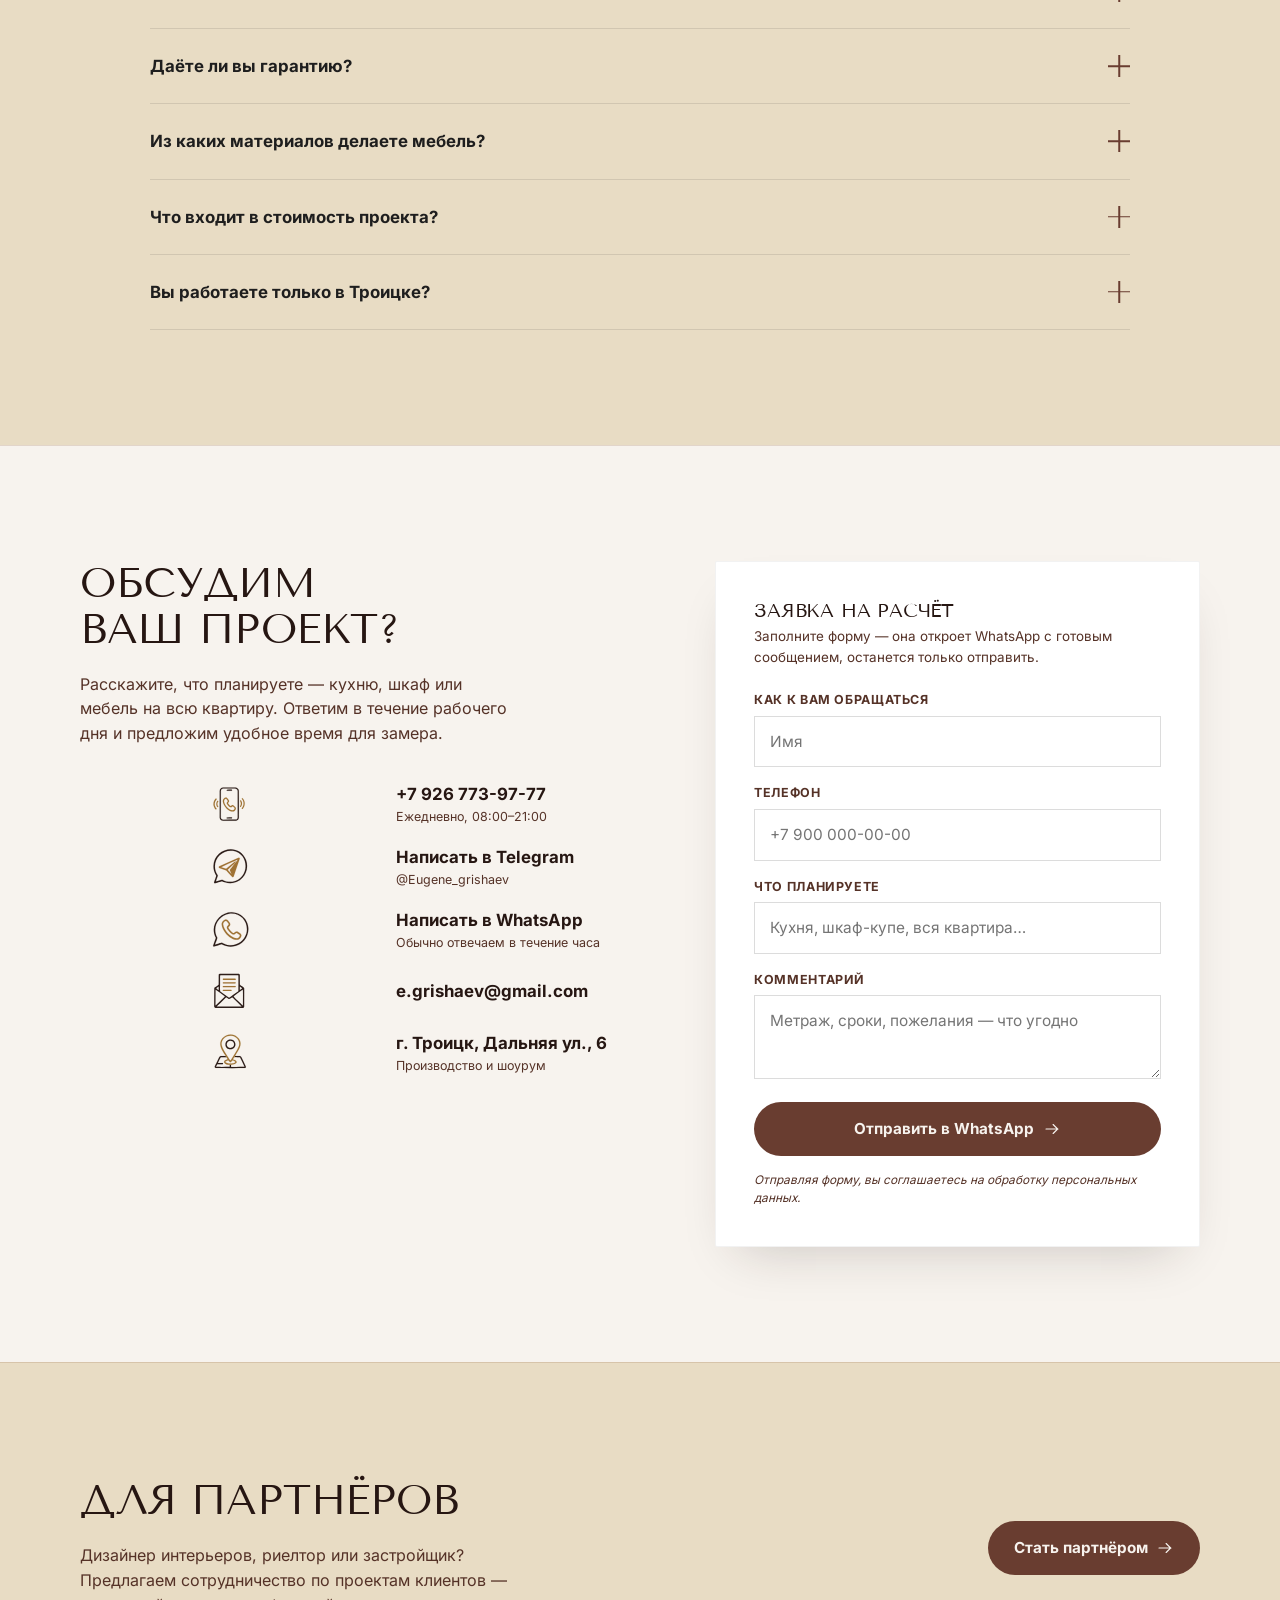
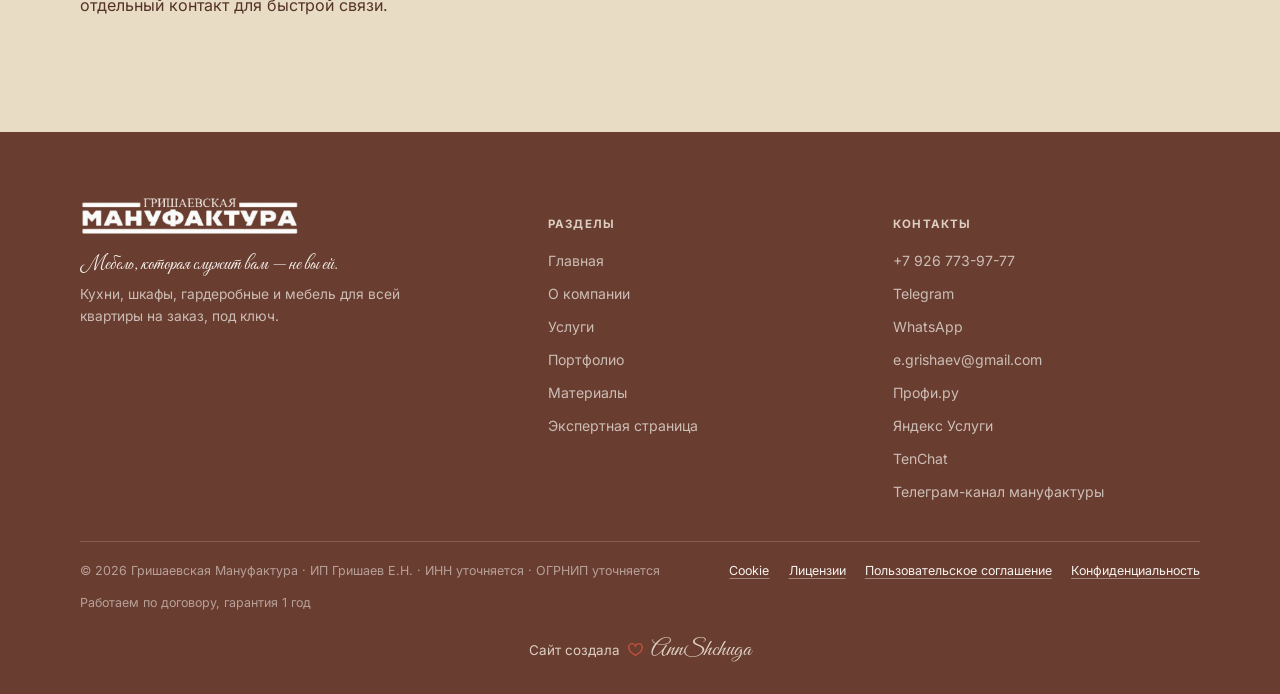
==== commit 16baa391: "Replace furniture and contact icons with detailed two-tone artwork Swaps the 6 homepage service-card" ====
--- a/projects/grishaevskaya-manufaktura/index.html
+++ b/projects/grishaevskaya-manufaktura/index.html
@@ -54,44 +54,125 @@
   <symbol id="icon-pin" viewBox="0 0 24 24" fill="none" stroke="currentColor" stroke-width="1.5" stroke-linecap="round" stroke-linejoin="round">
     <path d="M12 22s7-6.7 7-12.6A7 7 0 0 0 5 9.4C5 15.3 12 22 12 22Z"/><circle stroke="var(--brass)" cx="12" cy="9.4" r="2.4"/>
   </symbol>
+  <symbol id="detail-phone" viewBox="0 0 242 273"><g><path fill="#261612" fill-opacity="0.965" stroke="#261612" stroke-width="0.5" stroke-opacity="0.965" d="M 178.32,48.72 c 0.31,45.59 0.46,91.18 0.44,136.78 c -0.28,12.67 -0.31,25.33 -0.09,38 c -0.02,1.25 -0.14,2.48 -0.37,3.71 c -0.99,9.7 -7.89,15.22 -16.82,17.65 c -27.53,1.05 -55.4,0.42 -82.98,0.45 c -12.51,0.69 -23.43,-5.52 -24.61,-18.81 c 0,-58.33 0.04,-116.67 0.1,-175 c 0.64,-13.08 10.02,-20.91 22.5,-22.48 c 26.67,-0.28 53.35,-0.28 80.02,-0.02 c 10.6,1.18 20.44,8.68 21.81,19.72 Z M 62.29,48.04 c -0.53,1.84 -0.83,3.72 -0.91,5.64 c -0.57,56.15 0.08,112.63 -0.24,168.82 c -0.01,2.25 0.38,4.43 1.18,6.53 c 2.82,5.99 7.54,9.03 14.18,9.11 c 27,-0.05 54,-0.1 81,-0.17 c 8.44,-0.25 13.27,-7.59 13.42,-15.47 c 0,-56.67 0,-113.33 0,-170 c 0.05,-10.82 -9.28,-17.04 -19.42,-16.46 c -24.99,0.25 -49.97,0.34 -74.96,0.28 c -7.09,1.04 -11.84,4.94 -14.25,11.72 Z M 99.12,46.97 c 0.25,-2.1 1.43,-3.33 3.55,-3.68 c 9.27,-0.23 18.56,-0.33 27.84,-0.29 c 5.51,0.04 6,7.15 0.83,7.72 c -9.3,-0.04 -18.6,-0.13 -27.9,-0.26 c -2.44,0.06 -3.88,-1.1 -4.32,-3.49 Z"/></g>
+<g><path fill="var(--brass)" fill-opacity="0.965" stroke="var(--brass)" stroke-width="0.5" stroke-opacity="0.965" d="M 74.04,118 c -0.24,-12.92 15.21,-29.5 27.91,-21.28 c 9.13,9.27 21.03,21.15 6.67,32.29 c -0.73,0.95 -0.81,1.97 -0.25,3.03 c 3.54,6.18 9.95,14.47 16.25,17.9 c 5.1,0.91 8.98,-11.41 19.29,-4.15 c 7.06,5.2 18.7,12.43 15.23,22.84 c -3.92,12.61 -15.42,20.2 -28.62,16.23 c -27.92,-7.72 -53.09,-38.52 -56.48,-66.86 Z M 82.24,118 c 1.56,14.27 10.13,28.31 19.48,38.95 c 9.03,9.84 34.34,30.32 46.33,15.6 c 8.21,-9.24 -0.97,-13.93 -7.52,-19.51 c -4.06,-3.65 -7.9,2.87 -11.19,4.65 c -10.32,4.65 -24.46,-14.98 -28.73,-22.71 c -3.34,-7.05 1.78,-10.35 5.55,-15.36 c 3.2,-4.26 -6.64,-12.94 -8.94,-16.31 c -6.99,-3.94 -15.26,8.34 -14.98,14.69 Z"/></g>
+<g><path fill="var(--brass)" fill-opacity="0.957" stroke="var(--brass)" stroke-width="0.5" stroke-opacity="0.957" d="M 208.82,139.13 c 0.36,-4.05 0.37,-8.1 0.02,-12.15 c -1.31,-8.58 -4.89,-16.1 -10.72,-22.54 c -3.09,-4.69 3.38,-8.56 6.82,-3.87 c 16.44,18.85 15.7,50.09 -1.91,67.84 c -3.29,1.83 -7.13,-1.38 -5.23,-5.07 c 5.55,-7.82 9.41,-14.54 11.02,-24.21 Z M 13.38,136 c 0.59,-11.96 4.65,-22.6 12.18,-31.92 c 3.19,-5.15 10.71,-3.58 8.41,2.38 c -14.03,14.84 -16.92,35.34 -5.91,52.99 c 2.44,3.03 11.48,12.13 1.46,12.47 c -8.25,-3.37 -17.5,-26.81 -16.14,-35.92 Z M 185.81,150.99 c 0.27,-2.72 3.62,-5.5 4.35,-8.44 c 3.34,-9.75 1.18,-17.64 -4.02,-26.08 c 0.08,-5.53 5.6,-4.94 8.08,-1.11 c 7.77,11.66 6.86,27.6 -1.71,38.6 c -2.68,2.59 -6.73,0.94 -6.7,-2.97 Z M 31.79,137 c -0.27,-7.25 1.8,-13.74 6.21,-19.48 c 2.49,-3.71 8.02,-3.34 7.35,1.81 c -5.4,8.61 -8.08,13.99 -5.11,24.75 c 0.82,4.25 9.51,11.18 2.23,13.72 c -7.2,0.18 -11.16,-15.18 -10.68,-20.8 Z"/></g>
+<g><path fill="#261612" fill-opacity="0.075" stroke="#261612" stroke-width="0.5" stroke-opacity="0.075" d="M 62.29,48.04 c 0.78,0.05 1.09,0.49 0.94,1.32 c -0.26,7.13 1.31,15.95 1.15,23.21 c -0.39,1.49 -1.12,0.84 -2.07,1.8 c -0.92,3.57 1.85,17.05 2.02,22.19 c 0.35,1.89 -0.89,1.94 -2.04,2.83 c -0.21,2.07 -0.2,4.14 0.01,6.21 c 1.28,0.88 2.36,0.94 2.09,2.92 c -0.38,3.36 0.53,20.14 -0.64,21.9 c -2.51,1.51 -0.15,2.5 0.5,4.02 c 0.06,2.75 -0.22,5.46 -0.85,8.12 c 1.23,5.74 0.7,11.09 0.89,16.94 c -0.43,1.94 -2.16,0.76 -2.22,2.82 c 0.23,6.55 3.14,26.75 0.94,31.38 c -0.92,4.82 -0.32,10.41 -0.67,14.98 c 0.62,0.56 1.08,1.21 1.39,1.96 c -0.48,4.53 1.32,14.83 -1.41,18.39 c -0.8,-2.1 -1.19,-4.28 -1.18,-6.53 c 0.32,-56.19 -0.33,-112.67 0.24,-168.82 c 0.08,-1.92 0.38,-3.8 0.91,-5.64 Z"/></g>
+<g><path fill="#261612" fill-opacity="0.933" stroke="#261612" stroke-width="0.5" stroke-opacity="0.933" d="M 98.08,227.04 c 0.25,-2.01 1.39,-3.11 3.4,-3.28 c 9.61,-0.16 19.22,-0.27 28.83,-0.33 c 5.92,-0.5 6.43,7.1 1.16,7.3 c -10.16,0.18 -20.32,0.1 -30.48,-0.25 c -1.76,-0.46 -2.74,-1.61 -2.91,-3.44 Z"/></g>
+<g><path fill="var(--brass)" fill-opacity="0.114" stroke="var(--brass)" stroke-width="0.5" stroke-opacity="0.114" d="M 178.32,48.72 c 0.9,0.23 1.37,0.8 1.4,1.72 c -0.06,8.35 -0.08,16.7 -0.06,25.05 c 0.24,1.67 0.46,3.35 0.65,5.02 c 0,8.99 -0.03,17.98 -0.09,26.97 c 0.42,0.98 0.73,2 0.94,3.04 c -0.44,0.62 -0.74,1.3 -0.9,2.03 c 0.03,4.97 0.02,9.94 -0.01,14.91 c 0.08,0.74 0.3,1.43 0.64,2.09 c -0.29,0.64 -0.5,1.31 -0.62,2 c 0.01,22.33 0.03,44.66 0.07,66.98 c -0.36,1.98 -0.6,3.96 -0.71,5.97 c -0.15,7.24 0.51,14.59 -0.01,21.81 c -0.3,0.48 -0.74,0.78 -1.32,0.9 c 0.23,-1.23 0.35,-2.46 0.37,-3.71 c -0.22,-12.67 -0.19,-25.33 0.09,-38 c 0.02,-45.6 -0.13,-91.19 -0.44,-136.78 Z"/></g>
+<g><path fill="var(--brass)" fill-opacity="0.129" stroke="var(--brass)" stroke-width="0.5" stroke-opacity="0.129" d="M 208.84,126.98 c 0.35,4.05 0.34,8.1 -0.02,12.15 c -1.44,-1.68 -1.29,-6.46 -0.73,-8.57 c 0.26,-0.74 -0.94,-3.99 0.75,-3.58 Z"/></g></symbol>
+  <symbol id="detail-whatsapp" viewBox="0 0 215 230"><g><path fill="#261612" fill-opacity="0.965" stroke="#261612" stroke-width="0.5" stroke-opacity="0.965" d="M 14.96,201 c 5.02,-13.82 9.98,-27.67 14.88,-41.54 c 0.09,-0.52 0.04,-1.03 -0.15,-1.52 c -44.96,-85.45 54.98,-177.21 136.64,-125.64 c 74.11,49.21 43.7,164.54 -43.87,173.39 c -21.4,1.9 -42.16,-3.05 -60.96,-13.12 c -12.59,3.41 -28.27,9.13 -41.18,13.11 c -3.38,0.24 -5.17,-1.32 -5.36,-4.68 Z M 25.12,194.92 c 3.77,0.8 27.21,-8.34 32.83,-9.58 c 6.09,-2.56 11.71,2.86 17.11,4.97 c 50.66,22.97 107.29,-3.9 122.59,-56.99 c 14.48,-61.22 -32.02,-116.31 -95.11,-107.03 c -59.42,10.07 -95.51,75.86 -64.82,129.62 c 1.71,5.01 -10.12,32.47 -12.6,39.01 Z"/></g>
+<g><path fill="var(--brass)" fill-opacity="0.965" stroke="var(--brass)" stroke-width="0.5" stroke-opacity="0.965" d="M 61.84,83 c 0.31,-16.61 22.05,-35.82 35.86,-19.04 c 11.19,13.68 17.94,20.82 1.94,35.05 c -1.29,1.65 -1.29,3.32 0.03,5.01 c 1.91,6.36 23.34,30.8 29.39,27.46 c 5.62,-5.17 9.55,-10.73 18.25,-8.12 c 7.74,4.64 25.49,12.33 22.52,24.11 c -7.73,27.43 -34.21,24.57 -54.17,12.3 c -24.97,-13.76 -52.92,-47.56 -53.82,-76.77 Z M 69.89,84 c 3.38,32.35 39.56,72.56 72.77,76.7 c 9.44,1.54 26.37,-14.72 14.89,-20.83 c -3.51,-1.86 -11.64,-9.96 -15.59,-8.48 c -7.93,6.2 -12.72,13.13 -23.4,5.52 c -8.37,-5.92 -34.78,-30.08 -27.15,-41.17 c 3.28,-4.52 12.6,-9.28 7.99,-15.78 c -3.4,-4.07 -10.25,-16.83 -16.77,-13.78 c -6.74,3.44 -13.09,9.66 -12.74,17.82 Z"/></g></symbol>
+  <symbol id="detail-telegram" viewBox="0 0 215 230"><g><path fill="#261612" fill-opacity="0.965" stroke="#261612" stroke-width="0.5" stroke-opacity="0.965" d="M 16.96,111 c 1.93,-99.97 140.48,-130.88 178.47,-34 c 25.92,73.67 -39.49,146.24 -115.96,122.09 c -5.4,-2.08 -10.72,-4.31 -15.97,-6.71 c -5.73,0.89 -37.66,12.57 -40.54,11.22 c -2.39,-1.18 -3.23,-3.05 -2.51,-5.61 c 1.58,-5.15 12.65,-33.4 11.15,-36.3 c -9.82,-15.48 -14.7,-32.38 -14.64,-50.69 Z M 24.99,112 c 0.17,16.62 4.43,33.45 14.45,46.94 c 1.39,2.05 1.53,4.2 0.44,6.44 c -3.39,9.28 -6.52,18.64 -9.4,28.09 c 0.46,0.9 1.81,0.15 2.52,0.04 c 7.33,-1.85 25.23,-8.65 31.47,-9.29 c 19.36,9.47 33.85,13.75 55.99,11.49 c 94.8,-16.46 97.49,-152.47 3,-169.45 c -51.66,-6.84 -98.94,33.24 -98.47,85.74 Z"/></g>
+<g><path fill="var(--brass)" fill-opacity="0.973" stroke="var(--brass)" stroke-width="0.5" stroke-opacity="0.973" d="M 46,116 c 0.01,-2.17 1.01,-3.68 3,-4.52 c 34.98,-15.54 69.89,-31.22 104.73,-47.04 c 4.41,-2.37 8.45,1.06 7.03,5.9 c -11.04,32.02 -22.02,64.05 -32.96,96.09 c -1.22,4.32 -5.95,5.65 -9.24,2.52 c -10.51,-11.47 -20.84,-24.21 -31.51,-35.39 c -12.88,-4.39 -25.71,-8.94 -38.49,-13.65 c -1.59,-0.81 -2.45,-2.12 -2.56,-3.91 Z M 122.76,86.81 c -20.22,9.4 -41.07,18.82 -61.47,27.89 c -0.71,0.3 -1.04,0.82 -0.99,1.56 c 8.65,2.84 17.33,5.6 26.04,8.27 c 13.3,-10.77 26.61,-21.54 39.95,-32.28 c 3.75,-2.84 7.53,-5.62 11.36,-8.34 c 2.56,0.13 -1.19,3.8 -1.45,4.79 c -1.19,2.53 -2.72,4.84 -4.59,6.91 c -3.58,3.4 -7.17,6.81 -10.74,10.21 c -6.86,5.99 -13.64,12.06 -20.34,18.2 c -1.92,1.78 -3.72,3.63 -5.41,5.57 c -0.02,0.53 0.14,0.99 0.5,1.38 c 6.7,7.55 13.32,15.15 19.84,22.8 c 0.35,-0.54 0.34,-1.1 -0.04,-1.68 c -1.89,-4.72 -8.58,-16.31 -8.51,-20.6 c 2.83,-5.78 13.18,-17.12 17.3,-23.32 c 3.36,-3.97 6.64,-8.01 9.82,-12.12 c 1.49,-1.86 2.89,-3.8 4.18,-5.81 c 3.46,-4.67 7.07,-9.21 10.84,-13.64 c 0.48,-0.46 0.56,-0.97 0.27,-1.51 c -1.92,0.58 -3.82,1.25 -5.71,2 c -6.84,3.48 -13.79,6.72 -20.85,9.72 Z"/></g>
+<g><path fill="var(--brass)" fill-opacity="0.012" stroke="var(--brass)" stroke-width="0.5" stroke-opacity="0.012" d="M 122.76,86.81 c 3.31,0.71 1.24,0.59 1.46,2.46 c 0.57,1.08 1.26,2.07 2.07,2.98 c -13.34,10.74 -26.65,21.51 -39.95,32.28 c -8.71,-2.67 -17.39,-5.43 -26.04,-8.27 c -0.05,-0.74 0.28,-1.26 0.99,-1.56 c 20.4,-9.07 41.25,-18.49 61.47,-27.89 Z"/></g>
+<g><path fill="var(--brass)" fill-opacity="0.031" stroke="var(--brass)" stroke-width="0.5" stroke-opacity="0.031" d="M 120.87,105.82 c 1.19,0.67 2.31,1.45 3.34,2.35 c -4.12,6.2 -14.47,17.54 -17.3,23.32 c -0.07,4.29 6.62,15.88 8.51,20.6 c 0.38,0.58 0.39,1.14 0.04,1.68 c -6.52,-7.65 -13.14,-15.25 -19.84,-22.8 c -0.36,-0.39 -0.52,-0.85 -0.5,-1.38 c 1.69,-1.94 3.49,-3.79 5.41,-5.57 c 6.7,-6.14 13.48,-12.21 20.34,-18.2 Z"/></g>
+<g><path fill="var(--brass)" fill-opacity="0.086" stroke="var(--brass)" stroke-width="0.5" stroke-opacity="0.086" d="M 131.61,95.61 c 0.78,0.29 1.59,0.44 2.42,0.44 c -3.18,4.11 -6.46,8.15 -9.82,12.12 c -1.03,-0.9 -2.15,-1.68 -3.34,-2.35 c 3.57,-3.4 7.16,-6.81 10.74,-10.21 Z"/></g>
+<g><path fill="var(--brass)" fill-opacity="0.255" stroke="var(--brass)" stroke-width="0.5" stroke-opacity="0.255" d="M 136.2,88.7 c 0.4,0.87 1.07,1.38 2.01,1.54 c -1.29,2.01 -2.69,3.95 -4.18,5.81 c -0.83,0 -1.64,-0.15 -2.42,-0.44 c 1.87,-2.07 3.4,-4.38 4.59,-6.91 Z"/></g>
+<g><path fill="var(--brass)" fill-opacity="0.063" stroke="var(--brass)" stroke-width="0.5" stroke-opacity="0.063" d="M 138.21,90.24 c -0.94,-0.16 -1.61,-0.67 -2.01,-1.54 c 0.26,-0.99 4.01,-4.66 1.45,-4.79 c -3.83,2.72 -7.61,5.5 -11.36,8.34 c -0.81,-0.91 -1.5,-1.9 -2.07,-2.98 c -0.22,-1.87 1.85,-1.75 -1.46,-2.46 c 7.06,-3 14.01,-6.24 20.85,-9.72 c 1.89,-0.75 3.79,-1.42 5.71,-2 c 0.29,0.54 0.21,1.05 -0.27,1.51 c -3.77,4.43 -7.38,8.97 -10.84,13.64 Z"/></g></symbol>
+  <symbol id="detail-mail" viewBox="0 0 206 230"><g><path fill="#261612" fill-opacity="0.961" d="M 16.21,192 c 0.96,-30.41 -0.53,-61.18 0.54,-91.51 c 0.68,-7.43 20.71,-13.41 24.03,-21.05 c 0.16,-17.31 0.23,-34.63 0.21,-51.95 c -0.17,-10.28 14.02,-5.9 20.52,-7.04 c 29.82,0.61 60.29,-0.32 90,0.42 c 3.45,0.83 5.25,3.03 5.4,6.62 c -0.01,17.33 0.05,34.65 0.17,51.97 c 3.16,7.5 22.13,12.78 23.92,21.04 c -0.05,33 -0.05,66 -0.03,99 c -0.16,4.85 -3.4,8.73 -8.47,8.59 c -49.67,0 -99.34,-0.04 -149.01,-0.12 c -8.72,-1.25 -7.15,-9.38 -7.28,-15.97 Z M 48.7,76 c 0.03,6.58 -1.07,37.6 1.46,41.21 c 15.24,11.08 30.55,22.07 45.93,32.97 c 1.53,0.8 3.05,0.81 4.59,0.04 c 14.56,-10.48 29.15,-20.93 43.76,-31.34 c 1.83,-1.13 3.28,-2.61 4.35,-4.43 c 0.19,-22.98 0.29,-45.96 0.29,-68.95 c -0.01,-5.29 -0.13,-10.57 -0.37,-15.84 c -0.33,-1.17 -2.24,-1.29 -3.2,-1.47 c -31.01,-0.18 -62.01,-0.15 -93.02,0.09 c -2.38,-0.21 -3.62,0.87 -3.72,3.22 c 0.01,14.83 -0.02,29.67 -0.07,44.5 Z M 27.64,100.03 c 3.07,3.95 7.95,5.87 11.68,9.16 c 0.48,0.44 0.96,0.48 1.44,0.11 c 0.13,-5.6 0.17,-11.2 0.13,-16.81 c -0.08,-1.41 -0.71,-1.71 -1.89,-0.9 c -4.04,2.49 -7.83,5.3 -11.36,8.44 Z M 156.79,94 c 0.03,4.52 0.05,9.04 0.09,13.56 c 0.21,1.46 0.91,1.72 2.1,0.78 c 1.72,-1.13 10.78,-6.82 10.5,-8.69 c -2.3,-3.18 -7.9,-6.05 -11.14,-8.52 c -1.81,-0.84 -1.57,1.91 -1.55,2.87 Z M 23.65,188 c 0.12,0.82 -0.42,8 2.01,5.26 c 15.37,-14.32 30.5,-28.88 45.4,-43.7 c 1.41,-1.17 2.54,-2.57 3.38,-4.2 c 0.24,-0.97 -1.83,-2.45 -2.41,-3.04 c -15.71,-11.53 -31.53,-22.88 -47.47,-34.06 c -0.47,0.66 -0.66,1.4 -0.55,2.22 c -0.08,25.84 -0.21,51.68 -0.36,77.52 Z M 122.98,145.02 c 3.3,5.86 20.41,20.34 25.75,26.76 c 7.99,7.35 15.81,14.87 23.48,22.56 c 0.26,0.28 0.55,0.36 0.89,0.24 c 0.46,-3.15 0.66,-6.32 0.61,-9.52 c 0.11,-17.52 0.2,-35.04 0.29,-52.56 c 0.02,-8 -0.29,-15.98 -0.94,-23.93 c -0.38,-0.29 -0.76,-0.28 -1.13,0.03 c -15.63,10.89 -31.39,22.7 -46.93,33.75 c -0.84,0.8 -1.51,1.69 -2.02,2.67 Z M 30.01,199.95 c 2.14,0.35 4.3,0.49 6.49,0.41 c 43.02,-0.11 86.04,-0.2 129.05,-0.26 c 0.5,0 0.83,-0.21 1.01,-0.64 c -13.5,-12.98 -26.9,-26.09 -40.18,-39.34 c -3.24,-3.06 -6.52,-6.08 -9.84,-9.04 c -4.85,-3.23 -13.59,11.58 -20.89,7.66 c -3.83,-2.4 -7.58,-4.92 -11.25,-7.56 c -1.86,-1.08 -3.52,-0.84 -4.98,0.73 c -16.4,16.1 -32.87,32.11 -49.41,48.04 Z"/></g>
+<g><path fill="var(--brass)" fill-opacity="0.965" d="M 132.7,54.65 c -1.04,0.27 -2.1,0.41 -3.18,0.4 c -21.1,0 -42.18,-0.11 -63.26,-0.33 c -2.81,-0.66 -3.83,-2.36 -3.05,-5.11 c 1.61,-1.97 3.7,-2.81 6.28,-2.54 c 20.34,0.08 40.68,0.1 61.02,0.06 c 5.07,-0.03 7.09,5.83 2.19,7.52 Z"/></g>
+<g><path fill="var(--brass)" fill-opacity="0.965" d="M 66.11,87.08 c 21.96,-0.13 43.91,-0.14 65.87,-0.04 c 1.11,0.18 1.97,0.72 2.6,1.64 c 1.26,3.22 0.22,5.22 -3.12,5.99 c -21.28,0.05 -42.68,0.35 -63.96,0.05 c -5,0.38 -6.39,-6.03 -1.39,-7.64 Z"/></g>
+<g><path fill="var(--brass)" fill-opacity="0.965" d="M 66.03,67.09 c 22.27,-0.13 44.53,-0.11 66.79,0.05 c 0.69,0.38 1.25,0.91 1.65,1.59 c 0.97,2.62 0.14,4.36 -2.48,5.24 c -21.98,0.13 -43.97,0.11 -65.96,-0.06 c -4.04,-0.58 -3.95,-6.19 0,-6.82 Z"/></g>
+<g><path fill="var(--brass)" fill-opacity="0.969" d="M 62.95,111.99 c -0.26,-3.76 2.44,-4.35 5.55,-4.19 c 13.51,0.02 27.02,-0.01 40.53,-0.07 c 4.81,0.47 4.76,8.19 -2.53,7.5 c -13.34,0.03 -26.67,-0.02 -40.01,-0.15 c -2,-0.09 -3.18,-1.12 -3.54,-3.09 Z"/></g>
+<g><path fill="#261612" fill-opacity="0.024" d="M 27.64,100.03 c 3.53,-3.14 7.32,-5.95 11.36,-8.44 c 1.18,-0.81 1.81,-0.51 1.89,0.9 c 0.04,5.61 0,11.21 -0.13,16.81 c -0.48,0.37 -0.96,0.33 -1.44,-0.11 c -3.73,-3.29 -8.61,-5.21 -11.68,-9.16 Z M 156.79,94 c -0.02,-0.96 -0.26,-3.71 1.55,-2.87 c 3.24,2.47 8.84,5.34 11.14,8.52 c 0.28,1.87 -8.78,7.56 -10.5,8.69 c -1.19,0.94 -1.89,0.68 -2.1,-0.78 c -0.04,-4.52 -0.06,-9.04 -0.09,-13.56 Z"/></g>
+<g><path fill="var(--brass)" fill-opacity="0.18" d="M 131.98,87.04 c -21.96,-0.1 -43.91,-0.09 -65.87,0.04 c -0.18,-1.1 3.69,-0.85 4.39,-1.1 c 8,0.13 16,0.11 24,-0.05 c 12.01,-0.05 24.02,0.05 36.02,0.29 c 0.53,0.09 1.7,-0.16 1.46,0.82 Z"/></g>
+<g><path fill="var(--brass)" fill-opacity="0.294" d="M 66.03,73.91 c 21.99,0.17 43.98,0.19 65.96,0.06 c 0.07,1.21 -1.74,1.02 -2.48,1.08 c -9,-0.25 -18.01,-0.23 -27.01,0.03 c -11.69,-0.04 -23.38,-0.13 -35.07,-0.26 c -0.77,0.1 -1.24,-0.2 -1.4,-0.91 Z"/></g>
+<g><path fill="var(--brass)" fill-opacity="0.29" d="M 132.82,67.14 c -22.26,-0.16 -44.52,-0.18 -66.79,-0.05 c 0.16,-0.69 0.62,-1.01 1.36,-0.95 c 21.39,-0.2 42.77,-0.21 64.16,-0.02 c 0.74,-0.02 1.17,0.32 1.27,1.02 Z"/></g>
+<g><path fill="var(--brass)" fill-opacity="0.078" d="M 66.26,54.72 c 21.08,0.22 42.16,0.33 63.26,0.33 c 1.08,0.01 2.14,-0.13 3.18,-0.4 c 0.06,0.82 -0.32,1.26 -1.17,1.33 c -21.33,0.18 -42.66,0.12 -63.98,-0.17 c -0.91,0.15 -1.34,-0.21 -1.29,-1.09 Z"/></g></symbol>
+  <symbol id="detail-pin" viewBox="0 0 210 248"><g><path fill="#261612" fill-opacity="0.965" stroke="#261612" stroke-width="0.5" stroke-opacity="0.965" d="M 77.93,79 c 1.66,-37.02 55.48,-37.52 59.08,-2.5 c 1.98,39.78 -58.06,42.27 -59.08,2.5 Z M 85.63,80 c 1.56,30.15 50.72,24.51 42.66,-7.67 c -9.41,-23 -43.12,-16.03 -42.66,7.67 Z M 78.89,146.99 c 1.88,1.91 4.06,5.63 4.93,8.13 c -6.89,-0.89 -23.5,-0.48 -31.34,-0.34 c -2.09,0.09 -3.45,1.15 -4.09,3.18 c -4.94,10.19 -9.92,20.36 -14.92,30.51 c 0.31,1.16 2.16,0.78 3.03,0.94 c 8.28,-0.16 16.56,-0.16 24.84,-0.01 c 4.58,1.17 3.48,7.25 -0.83,6.87 c -10.2,0.09 -20.38,0.17 -30.56,0.24 c -3.12,4.23 -4.8,9.02 -7.37,13.53 c -0.57,1.08 -0.25,1.67 0.94,1.78 c 26.28,0.19 52.59,0.2 78.86,-0.16 c 0.71,-0.15 1.09,-0.6 1.13,-1.34 c 0.08,-3.39 0.21,-6.77 0.38,-10.15 c 1.94,-0.43 5.36,-0.9 7.1,0.18 c -0.12,3.65 -0.03,7.29 0.27,10.92 c 0.32,0.41 0.74,0.6 1.27,0.57 c 25.65,0.01 51.3,0.01 76.95,-0.02 c 1.75,0.02 1.16,-1.48 0.65,-2.43 c -8.99,-17.81 -16.96,-36.14 -26.12,-53.85 c -3.56,-1.93 -15.44,-0.96 -19.84,-0.67 c -0.05,-0.42 -0.29,-0.7 -0.7,-0.83 c -3.34,-0.01 -6.68,-0.04 -10.03,-0.08 c -0.92,-0.1 -1.48,0.29 -1.68,1.16 c -0.52,0.01 -1.05,0.04 -1.57,0.09 c -0.07,-0.83 4.11,-7.24 4.99,-8.26 c 9.43,0.1 18.86,0.18 28.29,0.26 c 4.38,0.96 7.43,3.55 9.15,7.74 c 8.39,18.13 16.97,36.16 25.75,54.08 c 2.05,5.46 -2.34,10.24 -7.87,10.11 c -56.35,0.31 -112.66,0.25 -169.01,-0.13 c -6.17,-0.7 -8.66,-6.31 -5.74,-11.7 c 8.64,-17.14 17.06,-34.38 25.26,-51.74 c 2.05,-4.3 4.41,-7.75 9.51,-8.37 c 9.46,-0.11 18.91,-0.18 28.37,-0.21 Z"/></g>
+<g><path fill="var(--brass)" fill-opacity="0.965" stroke="var(--brass)" stroke-width="0.5" stroke-opacity="0.965" d="M 135.18,146.95 c -0.88,1.02 -5.06,7.43 -4.99,8.26 c -0.69,0.1 -1.21,0.45 -1.55,1.07 c -2.04,3.36 -3.94,6.78 -5.7,10.27 c 0.1,0.62 0.46,0.99 1.08,1.11 c 10.33,1.61 26.54,8.92 18.01,21.91 c -7.2,7.72 -20.31,9.32 -30.25,9.89 c -0.39,0.18 -0.65,0.48 -0.79,0.89 c -1.74,-1.08 -5.16,-0.61 -7.1,-0.18 c -0.66,-0.37 -1.37,-0.64 -2.11,-0.81 c -10.36,-0.78 -25.18,-2.48 -31,-12.41 c -4.1,-10.28 7.2,-16.02 15.26,-18.33 c 1.89,-0.43 3.75,-0.88 5.57,-1.33 c -0.16,-1.74 -6.29,-11.4 -7.79,-12.17 c -0.87,-2.5 -3.05,-6.22 -4.93,-8.13 c -0.04,-0.61 -0.23,-1.18 -0.55,-1.7 c -19.72,-30.42 -47.07,-68.82 -18.4,-102.85 c 27.32,-30.52 73.06,-29.92 97.99,3.11 c 24.79,34.6 -4.15,69.2 -21.78,99.04 c -0.49,0.72 -0.81,1.51 -0.97,2.36 Z M 54.97,77 c 1.81,26.48 32.4,65.96 46.06,89.48 c 1.59,2.39 3.27,4.71 5.05,6.97 c 0.34,0.41 0.78,0.58 1.31,0.5 c 1.99,-2.37 3.86,-4.86 5.59,-7.47 c 15.73,-25 33.41,-50.05 44.72,-77.42 c 9.87,-30.11 -15.44,-58.71 -45.35,-60.8 c -28.83,-2.28 -57.04,18.65 -57.38,48.74 Z M 77.75,181.93 c 0.45,11.36 36.99,11.14 44.62,8.88 c 4.38,-0.8 18.08,-4.64 12.55,-11.13 c -2.85,-2.11 -15.72,-7.38 -18.24,-4.63 c -1.99,2.7 -3.93,5.44 -5.83,8.2 c -6.35,4.89 -10.88,-4.19 -14.01,-8.53 c -2.27,-2.42 -17.65,2.91 -19.09,7.21 Z"/></g>
+<g><path fill="var(--brass)" fill-opacity="0.561" d="M 144.17,154.87 c -4.13,0.11 -8.27,0.2 -12.41,0.25 c 0.2,-0.87 0.76,-1.26 1.68,-1.16 c 3.35,0.04 6.69,0.07 10.03,0.08 c 0.41,0.13 0.65,0.41 0.7,0.83 Z"/></g></symbol>
   <symbol id="icon-arrow" viewBox="0 0 24 24" fill="none" stroke="currentColor" stroke-width="1.5" stroke-linecap="round" stroke-linejoin="round">
     <path d="M4 12h16M13.5 6l6 6-6 6"/>
   </symbol>
-  <symbol id="mark-kitchen" viewBox="0 0 40 36" fill="none" stroke="currentColor" stroke-width="1.8" stroke-linecap="round" stroke-linejoin="round">
-    <path d="M2 12h36" pathLength="1"/>
-    <path d="M5 12h30v20H5Z" pathLength="1"/>
-    <path d="M20 12v20" pathLength="1"/>
-    <path stroke="var(--brass)" d="M16 21v3" pathLength="1"/>
-    <path stroke="var(--brass)" d="M24 21v3" pathLength="1"/>
-  </symbol>
-  <symbol id="mark-wardrobe" viewBox="0 0 40 36" fill="none" stroke="currentColor" stroke-width="1.8" stroke-linecap="round" stroke-linejoin="round">
-    <path d="M6 4h28v28H6Z" pathLength="1"/>
-    <path d="M20 4v28" pathLength="1"/>
-    <path stroke="var(--brass)" d="M17 16.5v3" pathLength="1"/>
-    <path stroke="var(--brass)" d="M23 16.5v3" pathLength="1"/>
-  </symbol>
-  <symbol id="mark-hanger" viewBox="0 0 40 36" fill="none" stroke="currentColor" stroke-width="1.8" stroke-linecap="round" stroke-linejoin="round">
-    <path d="M6 8h28" pathLength="1"/>
-    <path stroke="var(--brass)" d="M20 8V5" pathLength="1"/>
-    <path stroke="var(--brass)" d="M18.7 3.3a1.3 1.3 0 1 1 2.6 0 1.3 1.3 0 0 1-2.6 0Z" pathLength="1"/>
-    <path d="M20 11 6 25M20 11l14 14" pathLength="1"/>
-    <path d="M11 20h18" pathLength="1"/>
-  </symbol>
-  <symbol id="mark-home" viewBox="0 0 40 36" fill="none" stroke="currentColor" stroke-width="1.8" stroke-linecap="round" stroke-linejoin="round">
-    <path d="M4 17 20 4l16 13" pathLength="1"/>
-    <path d="M8 15v17h24V15" pathLength="1"/>
-    <path stroke="var(--brass)" d="M17 32v-9h6v9" pathLength="1"/>
-  </symbol>
-  <symbol id="mark-door" viewBox="0 0 40 36" fill="none" stroke="currentColor" stroke-width="1.8" stroke-linecap="round" stroke-linejoin="round">
-    <path d="M7 4h26v28H7Z" pathLength="1"/>
-    <path d="M11 8h18v20H11Z" pathLength="1"/>
-    <path d="M24 16.7a1.3 1.3 0 1 1 0 2.6 1.3 1.3 0 0 1 0-2.6Z" pathLength="1" fill="var(--brass)" stroke="none"/>
-  </symbol>
-  <symbol id="mark-drawer" viewBox="0 0 40 36" fill="none" stroke="currentColor" stroke-width="1.8" stroke-linecap="round" stroke-linejoin="round">
-    <path d="M6 4h28v28H6Z" pathLength="1"/>
-    <path d="M6 13.3h28M6 22.6h28" pathLength="1"/>
-    <path stroke="var(--brass)" d="M17 8.5h6M17 17.8h6M17 27h6" pathLength="1"/>
-  </symbol>
+  <symbol id="mark-kitchen" viewBox="0 0 246 281"><g><path fill="#261612" fill-opacity="0.953" d="M 57.08,82.92 c 3.35,-4.5 22.31,-4.08 21.51,0.56 c -2.16,5.59 -11.49,2.48 -16.09,3.22 c -2.38,0.11 -4.3,-1.89 -5.42,-3.78 Z M 153.02,160.78 c 10.34,0.5 20.69,0.53 31.04,0.09 c 6.16,0.04 38.76,-0.95 41.91,0.84 c 2.15,1.02 2.64,2.54 1.48,4.56 c -1.1,1.11 -2.34,2.02 -3.73,2.76 c -0.57,0.73 -0.92,1.55 -1.02,2.48 c 0.14,27.33 0.07,54.67 -0.22,82 c -0.06,1.35 0.23,2.61 0.86,3.8 c 1.53,0.37 6.29,3.98 3.9,5.54 c -2.79,3.27 -10.78,1.34 -14.74,1.94 c -61.33,-0.03 -122.67,0.05 -184,0.25 c -1.72,0.01 -3.35,-0.36 -4.9,-1.08 c -2.29,-3.82 3.66,-6.04 3.11,-10.45 c 0.06,-25.01 0.06,-50.01 -0.03,-75.01 c -0.12,-2.33 -0.29,-4.65 -0.51,-6.96 c -0.79,-2.1 -1.71,-4.14 -2.75,-6.13 c -0.12,-1.89 0.73,-3.04 2.56,-3.43 c 16.5,-0.1 33,-0.29 49.51,-0.55 c 3.24,-0.14 5,-1.57 3.44,-4.81 c -1.93,-1.47 -4.39,-0.5 -6.58,-1.24 c -0.93,-0.25 -1.47,-0.86 -1.6,-1.82 c -1.01,-5.51 4.35,-4.76 7.76,-5.75 c 0.42,-0.41 0.73,-0.9 0.93,-1.46 c 0.34,-5.6 0.55,-11.22 0.64,-16.85 c 4.6,-23.11 33.83,-6.37 24.2,5.24 c -4.61,1.21 -4.51,-4.62 -6.32,-7.25 c -4.17,-5.2 -11.03,-2.46 -11.08,4.01 c -0.08,9 -0.05,17.99 0.08,26.99 c 0.2,2.1 1.38,3.03 3.54,2.78 c 20.83,-0.19 41.71,0.16 62.52,-0.49 Z M 33.07,172.08 c 1.39,2.2 2.11,2.36 4.55,2.69 c 33.59,0.03 67.29,-0.01 100.85,-0.37 c 5.09,-0.6 4.29,-6.21 -0.96,-6.1 c -29,0 -58.01,0.01 -87.01,0.05 c -2.62,0.23 -14.94,-0.52 -16.42,1.36 c -0.37,0.78 -0.7,1.56 -1.01,2.37 Z M 148.34,185 c 0.34,2.14 0.74,3.05 3.16,3.01 c 20.66,0.03 41.32,-0.03 61.98,-0.17 c 1.33,-0.21 2.06,-1.01 2.16,-2.39 c 0.22,-4.96 0.22,-9.91 0,-14.87 c -0.24,-2.22 -2.35,-2.27 -4.13,-2.36 c -20.27,-0.12 -40.53,-0.02 -60.79,0.3 c -1.41,0.37 -2.14,1.29 -2.19,2.76 c -0.14,4.57 -0.21,9.15 -0.19,13.72 Z M 158.19,177.95 c 1.32,-1.81 3.08,-2.83 5.3,-3.04 c 6.92,0.65 37.86,-1.62 41.7,1.54 c 2.88,2.34 -1.17,5.37 -3.69,5.34 c -5.71,-0.07 -37.76,0.91 -40.38,-0.49 c -1.41,-0.75 -2.38,-1.87 -2.93,-3.35 Z M 33.55,207 c 0.01,11.17 0.1,22.34 0.27,33.51 c 0.13,4.12 0.62,4.43 4.67,4.49 c 12.34,0.01 24.68,-0.02 37.02,-0.09 c 3.26,0.33 4.75,-1.14 4.45,-4.4 c 0.15,-18.68 0.15,-37.35 -0.01,-56.02 c -0.08,-2.18 -1.23,-3.23 -3.44,-3.15 c -12.92,-0.33 -25.83,-0.33 -38.75,-0.02 c -2.44,-0.27 -3.76,0.79 -3.96,3.18 c -0.01,7.5 -0.09,15 -0.25,22.5 Z M 86.82,212 c 0.09,9.83 0.14,19.67 0.15,29.5 c 0.01,3.03 1.94,3.4 4.52,3.37 c 15.98,0.09 31.95,-0.01 47.92,-0.27 c 2.08,-0.35 2.34,-2.32 2.36,-4.09 c 0,-18.67 0,-37.33 0.01,-56 c 0.21,-2.68 -2.03,-3.46 -4.28,-3.33 c -15.33,0.18 -30.67,0.12 -46.01,-0.16 c -2.85,-0.06 -4.47,0.26 -4.51,3.48 c 0.04,9.17 -0.01,18.33 -0.16,27.5 Z M 148.37,197 c 0.2,14.67 0.24,29.33 0.13,44 c -0.06,1.37 0.42,2.49 1.45,3.36 c 20.84,0.29 41.69,0.38 62.55,0.28 c 2.58,-0.13 3.69,-1.51 3.31,-4.13 c -0.1,-14.01 -0.11,-28.02 -0.03,-42.03 c 0.02,-2.88 -1.4,-4.11 -4.28,-3.69 c -20,0.31 -40,0.19 -60,-0.37 c -1.75,0.01 -2.8,0.87 -3.13,2.58 Z M 33.29,253.89 c 0.26,3.7 1.84,4.23 5.2,4.3 c 57.67,-0.07 115.34,-0.1 173.01,-0.09 c 6.3,0.82 6.61,-7.35 0.01,-6.69 c -58.01,0.6 -116.01,-0.09 -174.02,0.06 c -1.96,-0.13 -3.36,0.67 -4.2,2.42 Z"/></g>
+<g><path fill="#261612" fill-opacity="0.945" d="M 54.89,117.68 c -2.37,-1.09 -4.73,-1.08 -7.08,0.05 c 0.24,-5.4 0.32,-10.82 0.24,-16.25 c 0.06,-0.63 -0.14,-1.16 -0.58,-1.59 c -5.99,-0.27 -11.98,-0.55 -17.98,-0.83 c -1.79,-0.5 -2.73,-1.68 -2.84,-3.54 c 0.24,-26.35 0.34,-52.69 0.29,-79.03 c 0.61,-2.99 2.46,-4.44 5.55,-4.35 c 59.34,-0.19 118.67,-0.41 178.01,-0.63 c 2.83,-0.17 4.29,1.13 4.38,3.88 c -1,4.5 -6.58,1.36 -6.58,4.22 c -0.12,13.2 -0.08,26.41 0.12,39.61 c 0.34,1.45 3.61,1.31 4.68,2.01 c 4.4,3.06 10.54,15.32 14.12,20.11 c 1.16,1.85 1.21,3.73 0.15,5.63 c -1.15,1.68 -4.1,1.47 -5.87,1.52 c -24.67,-0.06 -49.34,-0.14 -74.02,-0.24 c -3.07,-0.68 -4.1,-2.54 -3.1,-5.58 c 4.62,-7.18 9.8,-13.94 15.52,-20.28 c 1.52,-2.23 6.64,-1.07 6.78,-3.01 c 0.12,-13.26 0.14,-26.52 0.04,-39.78 c -0.32,-1.09 -1.07,-1.52 -2.25,-1.31 c -8.27,-0.2 -16.54,-0.22 -24.81,-0.08 c -0.74,0.54 -1.09,1.28 -1.06,2.22 c -0.5,24.33 0.24,48.73 0.17,73.07 c -0.06,4.14 -2.15,6 -6.27,5.59 c -25.58,0.12 -51.16,0.21 -76.74,0.28 c -0.61,0.55 -0.88,1.25 -0.78,2.11 c -0.04,5.4 -0.07,10.8 -0.09,16.2 Z M 83.84,81.01 c 1.61,0.3 1.04,-1.81 1.6,-2.64 c 1.13,1.76 2.75,2.65 4.87,2.64 c 0.29,3.17 0.39,6.34 0.31,9.52 c -0.04,0.95 0.33,1.64 1.13,2.09 c 13.09,-0.05 26.18,-0.14 39.25,-0.25 c 0.56,-0.49 0.81,-1.12 0.75,-1.88 c 0.19,-23.34 0.24,-46.67 0.15,-70 c 0.07,-0.81 -0.21,-1.45 -0.84,-1.93 c -9.51,-0.19 -19.03,-0.28 -28.56,-0.27 c -3.82,-0.05 -7.63,0.09 -11.42,0.43 c -0.56,0.83 -0.79,1.76 -0.68,2.79 c 0.07,11.16 0.07,22.33 -0.02,33.5 c -0.88,-0.28 -1.55,-0.84 -1.99,-1.67 c -0.2,1.2 -0.5,2.39 -0.9,3.55 c -0.77,0.62 -1.05,1.69 -2.12,0.92 c -0.1,-3.12 -0.14,-6.25 -0.11,-9.39 c 0.02,-0.93 -0.42,-1.41 -1.32,-1.43 c 0.02,-8.83 0,-17.65 -0.06,-26.48 c 0.05,-0.56 -0.13,-1.02 -0.54,-1.38 c -14.74,-1.91 -32.84,-0.59 -47.91,-0.41 c -1.52,0.27 -2.11,1.19 -1.77,2.76 c -0.08,22.67 -0.03,45.35 0.15,68.02 c 0.02,1.27 -0.18,3.42 1.75,3.12 c 3.32,0.02 6.63,0.05 9.94,0.08 c 12.35,-0.36 24.69,-0.5 37.03,-0.42 c 0.56,-0.15 0.93,-0.49 1.1,-1.03 c 0.03,-3.41 0.1,-6.83 0.21,-10.24 Z M 173.6,52 c 0.32,1.55 -0.41,7.27 0.94,8.01 c 8.33,0.53 16.66,0.59 25,0.16 c 0.61,0 1.1,-0.25 1.47,-0.74 c 0.28,-2.63 0.46,-5.28 0.55,-7.94 c 0.08,-10.33 0.06,-20.67 -0.06,-31 c 0.07,-0.7 -0.1,-1.31 -0.52,-1.85 c -5.47,-0.5 -10.97,-0.7 -16.48,-0.62 c -1.67,0.24 -9.52,-0.38 -10.36,0.66 c -0.3,0.91 -0.43,1.85 -0.37,2.82 c 0.04,10.17 -0.01,20.33 -0.17,30.5 Z M 154.19,81.76 c 19.1,0.13 38.2,0.14 57.31,0.02 c 0.9,-0.21 7.45,0.25 6.98,-1.25 c -2.17,-3.27 -6.68,-10.79 -9.27,-13.18 c -13.64,-0.81 -28.87,-0.02 -42.72,-0.3 c -1.15,-0.11 -2.15,0.22 -2.98,1 c -1.86,2.5 -9.1,11.27 -9.32,13.71 Z M 104.34,82.99 c 1.27,-5.08 13.3,-2.16 17.17,-2.98 c 4.48,-0.47 6.53,5.09 1.81,6.54 c -5.28,0.2 -10.57,0.13 -15.85,-0.22 c -1.98,-0.23 -3.03,-1.34 -3.13,-3.34 Z"/></g>
+<g><path fill="#261612" fill-opacity="0.024" d="M 148.37,197 c 0.33,-1.71 1.38,-2.57 3.13,-2.58 c 20,0.56 40,0.68 60,0.37 c 2.88,-0.42 4.3,0.81 4.28,3.69 c -0.08,14.01 -0.07,28.02 0.03,42.03 c 0.38,2.62 -0.73,4 -3.31,4.13 c -20.86,0.1 -41.71,0.01 -62.55,-0.28 c -1.03,-0.87 -1.51,-1.99 -1.45,-3.36 c 0.11,-14.67 0.07,-29.33 -0.13,-44 Z M 156.64,228 c 0.33,2.38 -1.11,7.95 2.36,8.46 c 14.83,0.49 29.66,0.61 44.5,0.35 c 2.52,0.23 4,-0.87 4.45,-3.3 c 0.01,-9.34 0.02,-18.68 0.02,-28.01 c 0.13,-3.13 -1.36,-4.61 -4.47,-4.46 c -14,-0.1 -28,-0.08 -42,0.07 c -3.32,-0.38 -4.93,1.08 -4.85,4.39 c 0.09,7.5 0.09,15 -0.01,22.5 Z"/></g>
+<g><path fill="#261612" fill-opacity="0.02" d="M 33.29,253.89 c 0.84,-1.75 2.24,-2.55 4.2,-2.42 c 58.01,-0.15 116.01,0.54 174.02,-0.06 c 6.6,-0.66 6.29,7.51 -0.01,6.69 c -57.67,-0.01 -115.34,0.02 -173.01,0.09 c -3.36,-0.07 -4.94,-0.6 -5.2,-4.3 Z"/></g>
+<g><path fill="#261612" fill-opacity="0.024" d="M 148.34,185 c -0.02,-4.57 0.05,-9.15 0.19,-13.72 c 0.05,-1.47 0.78,-2.39 2.19,-2.76 c 20.26,-0.32 40.52,-0.42 60.79,-0.3 c 1.78,0.09 3.89,0.14 4.13,2.36 c 0.22,4.96 0.22,9.91 0,14.87 c -0.1,1.38 -0.83,2.18 -2.16,2.39 c -20.66,0.14 -41.32,0.2 -61.98,0.17 c -2.42,0.04 -2.82,-0.87 -3.16,-3.01 Z M 158.19,177.95 c 0.55,1.48 1.52,2.6 2.93,3.35 c 2.62,1.4 34.67,0.42 40.38,0.49 c 2.52,0.03 6.57,-3 3.69,-5.34 c -3.84,-3.16 -34.78,-0.89 -41.7,-1.54 c -2.22,0.21 -3.98,1.23 -5.3,3.04 Z"/></g>
+<g><path fill="#261612" fill-opacity="0.043" d="M 33.07,172.08 c 0.31,-0.81 0.64,-1.59 1.01,-2.37 c 1.48,-1.88 13.8,-1.13 16.42,-1.36 c 29,-0.04 58.01,-0.05 87.01,-0.05 c 5.25,-0.11 6.05,5.5 0.96,6.1 c -33.56,0.36 -67.26,0.4 -100.85,0.37 c -2.44,-0.33 -3.16,-0.49 -4.55,-2.69 Z"/></g>
+<g><path fill="#261612" fill-opacity="0.976" d="M 156.64,228 c 0.1,-7.5 0.1,-15 0.01,-22.5 c -0.08,-3.31 1.53,-4.77 4.85,-4.39 c 14,-0.15 28,-0.17 42,-0.07 c 3.11,-0.15 4.6,1.33 4.47,4.46 c 0,9.33 -0.01,18.67 -0.02,28.01 c -0.45,2.43 -1.93,3.53 -4.45,3.3 c -14.84,0.26 -29.67,0.14 -44.5,-0.35 c -3.47,-0.51 -2.03,-6.08 -2.36,-8.46 Z M 163.35,226.99 c -0.01,1.82 -0.17,3.14 2.13,2.98 c 11.64,0.09 23.27,0.06 34.9,-0.08 c 0.47,-0.33 0.69,-0.79 0.64,-1.37 c -0.01,-6.62 -0.07,-13.25 -0.2,-19.86 c -0.3,-0.48 -0.74,-0.7 -1.31,-0.67 c -11.63,-0.04 -23.27,0.02 -34.9,0.17 c -0.77,0.45 -1.14,1.13 -1.1,2.05 c -0.07,5.59 -0.12,11.19 -0.16,16.78 Z"/></g>
+<g><path fill="var(--brass)" fill-opacity="0.988" d="M 163.35,226.99 c 0.04,-5.59 0.09,-11.19 0.16,-16.78 c -0.04,-0.92 0.33,-1.6 1.1,-2.05 c 11.63,-0.15 23.27,-0.21 34.9,-0.17 c 0.57,-0.03 1.01,0.19 1.31,0.67 c 0.13,6.61 0.19,13.24 0.2,19.86 c 0.05,0.58 -0.17,1.04 -0.64,1.37 c -11.63,0.14 -23.26,0.17 -34.9,0.08 c -2.3,0.16 -2.14,-1.16 -2.13,-2.98 Z"/></g>
+<g><path fill="var(--brass)" fill-opacity="0.02" d="M 177.56,156.7 c -3.48,0.74 -15.04,0.61 -18.52,-0.11 c -3.56,-1.58 -1.76,-9.74 -1.69,-12.8 c 0.6,-0.54 1.31,-0.76 2.14,-0.68 c 6.3,-0.19 12.61,-0.14 18.91,0.18 c 0.48,0.01 0.86,0.21 1.15,0.59 c 0.15,3.29 1.81,11.03 -1.99,12.82 Z"/></g>
+<g><path fill="var(--brass)" fill-opacity="0.957" d="M 184.14,159.98 c -0.51,-0.99 -1.24,-1.79 -2.18,-2.39 c -0.82,0.05 -1.65,0.19 -2.48,0.43 c -0.84,-0.14 -1.48,-0.59 -1.92,-1.32 c 3.8,-1.79 2.14,-9.53 1.99,-12.82 c -0.29,-0.38 -0.67,-0.58 -1.15,-0.59 c -6.3,-0.32 -12.61,-0.37 -18.91,-0.18 c -0.83,-0.08 -1.54,0.14 -2.14,0.68 c -0.07,3.06 -1.87,11.22 1.69,12.8 c -1.75,1.83 -4.35,1.36 -6.47,2.56 c -0.92,-0.9 -1.55,-1.97 -1.9,-3.2 c -0.55,-2.55 0.38,-9.35 -0.95,-11.22 c -1.5,-0.27 -2.87,-0.86 -4.09,-1.77 c -1.23,-1.9 -1.1,-3.68 0.39,-5.36 c 2.26,-1.11 9.55,-1.7 12.32,-1.75 c 0.89,-1.54 1.67,-3.15 2.34,-4.83 c 2.71,-5.02 13.73,-4.88 15.82,0.97 c 0.37,1.28 0.8,2.53 1.28,3.75 c 3.92,0.21 7.83,0.62 11.73,1.22 c 1.75,0.52 2.63,1.7 2.63,3.54 c 0.09,4.34 -3.63,2.84 -5.17,5.03 c -0.2,3.59 -0.37,7.18 -0.51,10.77 c -0.46,1.41 -1.23,2.64 -2.32,3.68 Z M 166.22,135.01 c -0.18,1.51 3.1,1.59 3.87,0.41 c 0.17,-3.18 -3.03,-2.48 -3.87,-0.41 Z"/></g>
+<g><path fill="#261612" fill-opacity="0.867" d="M 83.94,46.99 c 0.9,0.02 1.34,0.5 1.32,1.43 c -0.03,3.14 0.01,6.27 0.11,9.39 c 1.07,0.77 1.35,-0.3 2.12,-0.92 c 0.4,-1.16 0.7,-2.35 0.9,-3.55 c 0.44,0.83 1.11,1.39 1.99,1.67 c -0.22,8.67 -0.24,17.34 -0.07,26 c -2.12,0.01 -3.74,-0.88 -4.87,-2.64 c -0.56,0.83 0.01,2.94 -1.6,2.64 c 0.18,-11.34 0.21,-22.68 0.1,-34.02 Z"/></g>
+<g><path fill="#261612" fill-opacity="0.102" d="M 72.35,155.38 c 2.19,0.74 4.65,-0.23 6.58,1.24 c 1.56,3.24 -0.2,4.67 -3.44,4.81 c -16.51,0.26 -33.01,0.45 -49.51,0.55 c 0.19,-1.9 3.27,-0.74 4.5,-1.2 c 0.98,-0.37 1.99,-0.62 3.02,-0.76 c 12.34,0.15 24.67,0.11 37,-0.12 c 0.18,-0.16 0.36,-0.32 0.55,-0.48 c 0.21,-1.42 -0.88,-3.66 1.3,-4.04 Z"/></g>
+<g><path fill="var(--brass)" fill-opacity="0.953" d="M 159.04,156.59 c 3.48,0.72 15.04,0.85 18.52,0.11 c 0.44,0.73 1.08,1.18 1.92,1.32 c 0.83,-0.24 1.66,-0.38 2.48,-0.43 c 0.94,0.6 1.67,1.4 2.18,2.39 c -0.03,0.29 -0.05,0.59 -0.08,0.89 c -10.35,0.44 -20.7,0.41 -31.04,-0.09 c -0.04,-0.57 -0.19,-1.12 -0.45,-1.63 c 2.12,-1.2 4.72,-0.73 6.47,-2.56 Z"/></g>
+<g><path fill="#261612" fill-opacity="0.925" d="M 94.91,202 c 0.87,-3.48 -2.45,-15.82 4.19,-14.33 c 3.63,1.03 2.05,12.81 2.23,15.89 c -1.21,3.85 -7.03,2.86 -6.42,-1.56 Z"/></g>
+<g><path fill="var(--brass)" fill-opacity="0.333" d="M 166.22,135.01 c 0.84,-2.07 4.04,-2.77 3.87,0.41 c -0.77,1.18 -4.05,1.1 -3.87,-0.41 Z"/></g>
+<g><path fill="var(--brass)" fill-opacity="0.957" d="M 54.89,117.68 c 3.22,2.92 12.38,14.09 5.51,17.12 c -5.63,0.24 -11.27,0.32 -16.91,0.25 c -9.17,-0.47 1.85,-14.53 4.32,-17.32 c 2.35,-1.13 4.71,-1.14 7.08,-0.05 Z M 48.08,127.98 c 0.19,1.32 7.37,2.06 7.06,-0.41 c -2.59,-5.41 -5.09,-5.38 -7.06,0.41 Z"/></g>
+<g><path fill="var(--brass)" fill-opacity="0.235" d="M 48.08,127.98 c 1.97,-5.79 4.47,-5.82 7.06,-0.41 c 0.31,2.47 -6.87,1.73 -7.06,0.41 Z"/></g></symbol>
+  <symbol id="mark-wardrobe" viewBox="0 0 215 281"><g><path fill="#261612" fill-opacity="0.953" d="M 21.02,0 c 61.65,0 123.31,0 184.96,0 c 0.98,1.92 1.1,3.3 1.08,5.5 c 0.1,80.67 0.12,161.33 0.09,242 c 0.02,3.21 -1.53,5.15 -4.64,5.84 c -2.33,-0.04 -4.61,0.25 -6.84,0.87 c -2.53,4.74 3.46,12.52 -2.54,15.63 c -8.15,-1.72 -2.26,-15.3 -8.64,-15.96 c -1.99,-0.11 -3.99,-0.16 -5.99,-0.14 c -45.67,-0.1 -91.34,-0.12 -137.01,-0.06 c -1.54,-0.09 -2.5,0.61 -2.89,2.09 c -0.52,3.85 -1.19,7.66 -2.03,11.43 c -3.62,4.71 -6.57,1.22 -6.18,-3.24 c 0.47,-2.8 1.33,-7.58 0.45,-10.24 c -2.45,0.08 -4.91,-0.08 -7.38,-0.48 c -3.27,-0.63 -4.47,-3.72 -4.29,-6.74 c 0.1,-79.67 -0.54,-159.33 0.41,-239 c -0.22,-2.65 0.26,-5.15 1.44,-7.5 Z M 26.03,221 c -0.01,7.46 0.06,14.91 0.21,22.37 c 0.16,1.42 0.92,2.34 2.27,2.75 c 23.99,0.38 47.99,0.41 71.99,0.1 c 4.16,-0.1 4.68,-0.5 4.71,-4.72 c -0.15,-77.99 0.09,-156 -0.01,-234 c 0.06,-1.2 -0.26,-2.28 -0.96,-3.22 c -1.89,-0.38 -3.8,-0.51 -5.74,-0.41 c -22.67,0.08 -45.35,0.24 -68.02,0.48 c -2.38,-0.26 -3.65,0.78 -3.8,3.15 c -1.17,70.95 -0.14,142.47 -0.65,213.5 Z M 111.85,7.15 c 1.33,1.71 0.91,2.82 3.65,2.81 c 25,0.09 50.01,0.09 75.02,0.02 c 1.71,0.09 2.86,0.94 3.44,2.57 c 0.26,4.3 0.37,8.62 0.33,12.95 c -0.23,72 -0.25,144.01 -0.06,216.01 c -0.11,3.53 1.6,6.74 5.34,3.66 c 0.46,-2.2 0.63,-4.42 0.51,-6.67 c -0.05,-77.9 -0.21,-155.8 -0.48,-233.69 c -1.29,-1.54 -5.23,-0.89 -7.1,-1.12 c -25,-0.09 -50,-0.12 -75,-0.07 c -2.75,0.17 -5.19,0.3 -5.65,3.53 Z M 112.48,27 c 0.17,2.41 -0.51,6.18 3.01,6.07 c 11.79,-0.12 23.45,1.17 35.01,-1.18 c 11.42,2.27 22.41,0.83 33.99,1.19 c 1.73,0.01 2.66,-0.85 2.78,-2.58 c 0.31,-3.59 0.39,-7.18 0.23,-10.79 c -0.08,-1.94 -1.08,-2.9 -3,-2.88 c -23,-0.14 -46,-0.1 -68.99,0.12 c -1.34,-0.14 -2.19,0.42 -2.55,1.68 c -0.39,2.77 -0.55,5.56 -0.48,8.37 Z M 112.48,52 c 0.37,39.17 0.49,78.34 0.36,117.51 c -0.25,2.69 0.96,3.97 3.66,3.84 c 12.3,0.41 25.72,0.76 37.91,-0.59 c 2.34,-0.59 2.21,-2.15 2.28,-4.25 c -0.42,-26.34 -1.03,-52.68 -1.83,-79.01 c -0.24,-3.63 -0.64,-7.24 -1.22,-10.82 c -5.13,-11.58 -26.59,-5.43 -33.31,-9.52 c -4.3,-3.4 8.96,-8.15 10.66,-9.5 c 4.09,-4.05 21.7,-12.56 20.87,-18.7 c -1.45,-0.11 -2.9,-0.38 -4.36,-0.8 c -10.96,-0.1 -21.92,-0.04 -32.87,0.17 c -1.02,0.39 -1.63,1.12 -1.84,2.2 c -0.15,3.16 -0.26,6.31 -0.31,9.47 Z M 149.1,180.19 c -10.87,0.3 -21.74,0.32 -32.6,0.05 c -3.21,0.03 -4.41,1.63 -3.62,4.78 c 0.38,0.58 0.93,0.86 1.64,0.83 c 22.32,-0.11 44.65,-0.13 66.98,-0.05 c 2.15,-0.13 4.94,0.47 5.48,-2.34 c 0.22,-3.65 0.4,-7.3 0.56,-10.96 c -0.87,-43.31 0.75,-86.69 -0.55,-129.98 c -0.2,-1.42 -1.04,-2.17 -2.5,-2.24 c -7.33,-0.09 -14.65,-0.09 -21.98,0.01 c -3.02,0.1 -3.26,4.79 -4.76,6.76 c -0.32,0.89 -3.64,4.78 -2.67,5.62 c 8.92,5.39 22.13,5.34 24.89,17.82 c 2.01,28.36 1.98,58.45 2.87,87 c -0.7,4.19 -3.16,6.61 -7.36,7.29 c -2.52,0.64 -9.42,-0.43 -11.17,1.01 c -0.4,13.97 -0.99,14.3 -15.21,14.4 Z M 137.11,63.84 c 10.75,2.63 24.56,2.75 24.78,17.66 c 0.79,24.65 1.48,49.31 2.06,73.96 c 0.17,1.52 1.02,2.32 2.56,2.4 c 2.61,0.57 5.2,0.47 7.76,-0.32 c 1.04,-0.72 1.57,-1.73 1.6,-3.04 c -0.73,-27.36 -1.41,-54.69 -2.82,-82.01 c -0.82,-9.47 -18.2,-10.75 -25.09,-13.81 c -4.05,-0.34 -7.87,2.96 -10.85,5.16 Z M 112.77,204 c -0.02,3.16 0.06,6.31 0.24,9.46 c 0.26,1.38 1.1,2.16 2.49,2.34 c 23.01,0.07 46.01,0.02 69.01,-0.15 c 1.78,-0.27 2.68,-1.32 2.7,-3.14 c -0.24,-5.15 0.76,-14.01 -0.52,-18.68 c -0.6,-0.6 -1.33,-0.92 -2.2,-0.96 c -23.3,-0.09 -46.59,0 -69.88,0.29 c -0.89,0.08 -1.38,0.57 -1.47,1.46 c -0.32,3.11 -0.44,6.24 -0.37,9.38 Z M 112.75,233 c -0.05,3.8 0.08,7.6 0.39,11.38 c 0.32,1.2 1.12,1.72 2.41,1.58 c 22.65,0.21 45.3,0.27 67.96,0.16 c 2.17,0.32 3.37,-0.56 3.59,-2.66 c -0.04,-5.34 0.89,-14.75 -0.42,-19.62 c -0.6,-0.57 -1.34,-0.87 -2.19,-0.88 c -22.98,-0.16 -45.97,-0.18 -68.95,-0.06 c -0.88,0 -1.63,0.29 -2.25,0.88 c -0.5,3.05 -0.68,6.12 -0.54,9.22 Z"/></g>
+<g><path fill="#261612" fill-opacity="0.027" d="M 111.85,7.15 c 0.46,-3.23 2.9,-3.36 5.65,-3.53 c 25,-0.05 50,-0.02 75,0.07 c 1.87,0.23 5.81,-0.42 7.1,1.12 c 0.27,77.89 0.43,155.79 0.48,233.69 c 0.12,2.25 -0.05,4.47 -0.51,6.67 c -3.74,3.08 -5.45,-0.13 -5.34,-3.66 c -0.19,-72 -0.17,-144.01 0.06,-216.01 c 0.04,-4.33 -0.07,-8.65 -0.33,-12.95 c -0.58,-1.63 -1.73,-2.48 -3.44,-2.57 c -25.01,0.07 -50.02,0.07 -75.02,-0.02 c -2.74,0.01 -2.32,-1.1 -3.65,-2.81 Z"/></g>
+<g><path fill="var(--brass)" fill-opacity="0.973" d="M 86.97,161.92 c 0.91,0.03 1.27,-0.42 1.08,-1.36 c -0.07,-22.03 -0.07,-44.06 0.01,-66.09 c 0,-0.68 -0.32,-1.09 -0.97,-1.23 c 1.34,-3.37 6.37,-3.73 7.05,0.23 c 0.29,22.35 0.33,44.7 0.11,67.05 c 0.02,4.36 -5.32,4.77 -7.28,1.4 Z"/></g>
+<g><path fill="#261612" fill-opacity="0.937" d="M 34.06,14 c 0.21,-2.09 1.35,-3.17 3.42,-3.26 c 18.99,-0.41 37.99,-0.57 56.99,-0.47 c 5.79,0.56 4.21,7.46 -0.96,6.68 c -18.34,0.08 -36.68,0.09 -55.01,0.02 c -2.3,0.2 -3.78,-0.79 -4.44,-2.97 Z"/></g>
+<g><path fill="var(--brass)" fill-opacity="0.949" d="M 137.9,233 c 0.19,-1.61 1.05,-2.66 2.57,-3.15 c 4.08,0.08 20.65,-2.26 22.32,1.77 c 2.6,8.73 -16.65,3.41 -21.25,4.95 c -2.4,0.03 -3.62,-1.16 -3.64,-3.57 Z"/></g>
+<g><path fill="var(--brass)" fill-opacity="0.953" d="M 137.84,203 c 0.11,-1.26 0.69,-2.23 1.73,-2.89 c 4.33,-0.99 24.96,-3.53 23.14,3.97 c -2.15,4.18 -17.73,0.99 -22.22,1.91 c -1.62,-0.32 -2.5,-1.32 -2.65,-2.99 Z"/></g>
+<g><path fill="#261612" fill-opacity="0.071" d="M 149.1,180.19 c -0.33,0.65 -0.85,1.03 -1.58,1.12 c -2.74,0 -5.47,0.05 -8.18,0.18 c 1.4,0.28 2.82,0.44 4.25,0.48 c 3.98,-0.23 7.96,-0.26 11.94,-0.1 c 0.81,0.11 1.56,0.38 2.26,0.81 c 1.47,0.75 1.38,1.23 -0.26,1.43 c -14.02,0.19 -28.04,0.18 -42.07,-0.02 c -0.91,0.14 -1.77,0.45 -2.58,0.93 c -0.79,-3.15 0.41,-4.75 3.62,-4.78 c 10.86,0.27 21.73,0.25 32.6,-0.05 Z"/></g>
+<g><path fill="var(--brass)" fill-opacity="0.098" d="M 87.09,93.24 c -0.07,22.89 -0.11,45.79 -0.12,68.68 c -0.7,-0.15 -1.03,-0.61 -0.97,-1.38 c -0.02,-3.68 -0.05,-7.36 -0.08,-11.04 c 0.12,-13.98 0.26,-27.96 0.43,-41.93 c -0.36,-4.65 -0.35,-9.31 0.04,-13.97 c 0.13,-0.32 0.37,-0.44 0.7,-0.36 Z"/></g>
+<g><path fill="var(--brass)" fill-opacity="0.859" d="M 87.09,93.24 c 0.65,0.14 0.97,0.55 0.97,1.23 c -0.08,22.03 -0.08,44.06 -0.01,66.09 c 0.19,0.94 -0.17,1.39 -1.08,1.36 c 0.01,-22.89 0.05,-45.79 0.12,-68.68 Z"/></g></symbol>
+  <symbol id="mark-hanger" viewBox="0 0 165 311"><g><path fill="var(--brass)" fill-opacity="0.016" d="M 96.77,44.27 c 5.56,10.45 12.79,19.81 22.28,27 c 2.75,2.36 7.85,4.1 10.04,6.61 c 1.66,3.46 3.01,7.02 4.06,10.71 c 0.12,1.16 -0.4,1.69 -1.57,1.58 c -20.26,-5.31 -38.14,-28.02 -45.16,-46.89 c -0.61,-1.27 -0.26,-1.97 1.06,-2.11 c 3.15,0.87 6.25,1.9 9.29,3.1 Z"/></g>
+<g><path fill="#261612" fill-opacity="0.008" d="M 78.91,41.92 c 3.72,19.51 24.49,43.64 42.05,52.27 c 0.28,1.41 -2.7,1.7 -3.57,0.95 c -1.53,-2.83 -4.15,-0.41 -5.11,1.42 c 0.42,0.97 0.77,1.96 1.06,2.98 c -0.27,0.72 -0.68,1.35 -1.25,1.89 c 3.2,4.09 0.26,4.97 -2.88,7.29 c -1.59,0.96 -3,0.76 -4.22,-0.58 c 11.74,-8.45 -1.86,-23.02 -10.34,-12.12 c -1.77,3.44 -1.63,6.83 0.42,10.15 c 0.43,4.05 -3.95,8.45 -6.98,10.62 c -2.67,2.47 -5.82,3.65 -9.44,3.54 c -1.61,0.28 -1.21,-3.93 -1.47,-4.83 c -0.05,-21.22 -0.03,-42.44 0.07,-63.66 c 2.68,-0.81 -1.32,-9.33 1.66,-9.92 Z"/></g>
+<g><path fill="#261612" fill-opacity="0.961" d="M 77.25,51.84 c -0.1,21.22 -0.12,42.44 -0.07,63.66 c 0.26,0.9 -0.14,5.11 1.47,4.83 c 3.62,0.11 6.77,-1.07 9.44,-3.54 c 3.03,-2.17 7.41,-6.57 6.98,-10.62 c 1.06,-1.41 2.24,-2.72 3.53,-3.91 c 5.49,-3.22 5.62,3.31 5.23,6.93 c -1.28,0.2 -7.38,10.53 -7.82,11.64 c -2.03,-1.46 -5.26,1.9 -5.41,3.97 c 0.11,1.91 0.86,10.34 2.09,11.2 c -0.03,1.34 -0.04,2.68 -0.04,4.02 c -0.56,-0.57 -0.98,-1.59 -1.69,-0.57 c -2.49,12.49 -3.44,25.71 -5.89,38.27 c -13.3,3.73 -7.12,9.31 -7.69,20.19 c -0.58,19.52 0.05,40.82 -0.31,60.59 c 0.01,3.62 0.13,7.24 0.38,10.85 c 0.38,0.9 1.01,1.56 1.91,1.97 c 15.54,1.57 21.58,10.33 33.18,18.65 c 2.97,4.01 6.9,15.82 -1.02,16.46 c -25.01,-0.24 -50.01,-0.37 -75.02,-0.39 c -8.75,0.6 -5.14,-11.48 -2.69,-15.8 c 1.98,-1.4 4.05,-2.65 6.22,-3.73 c 6.96,-8.22 15.77,-13.15 26.42,-14.78 c 2.33,-0.46 3.41,-1.87 3.26,-4.22 c -0.05,-41.31 -0.12,-82.62 -0.21,-123.93 c -0.15,-0.88 -0.6,-1.56 -1.35,-2.04 c -15.18,-3.63 -24.54,-10.67 -31.56,-24.66 c -0.9,-0.86 -1.8,-1.7 -2.72,-2.53 c 1.92,-2.46 3.67,-7.49 7.64,-5.37 c 1.62,0.64 2.99,4.38 4.45,4.18 c -4.65,8.88 15.98,19.24 22.71,20.39 c 0.43,0.15 0.78,0.05 1.05,-0.29 c 0.09,-16.92 0.1,-33.84 0.02,-50.76 c 0.38,-4.79 -7.84,-6.33 -10.66,-9.27 c -6.74,-5.39 -11.66,-12.13 -14.76,-20.2 c -0.78,-0.9 -1.59,-1.78 -2.42,-2.63 c 1.47,-2.69 3.3,-6.75 7.09,-4.83 c 1.63,0.72 2.57,3.6 4.1,3.71 c -4.3,5.05 10.34,18.98 15.02,20.87 c 0.54,0.41 1.08,0.46 1.62,0.15 c 0.03,-12.38 2.56,-44.19 -2.68,-53.8 c -1.96,-11.72 15.52,-10.07 12.88,-0.01 c -5.16,8.95 -1.49,24.98 -2.68,35.35 Z M 99.66,37.01 c -1.58,2.28 -2.43,4.4 -2.89,7.26 c -3.04,-1.2 -6.14,-2.23 -9.29,-3.1 c -1.32,0.14 -1.67,0.84 -1.06,2.11 c 7.02,18.87 24.9,41.58 45.16,46.89 c 1.17,0.11 1.69,-0.42 1.57,-1.58 c -1.05,-3.69 -2.4,-7.25 -4.06,-10.71 c 4.36,-0.09 3.94,-1.77 7.05,-3.67 c 2.01,6.54 11.22,24.01 -2.64,23.73 c -4.31,-0.81 -8.49,-2.06 -12.54,-3.75 c -17.56,-8.63 -38.33,-32.76 -42.05,-52.27 c -0.58,-2.83 0.12,-5.27 2.1,-7.34 c 6.18,-4.23 12.82,2.26 18.65,2.43 Z M 76.98,176.01 c -0.06,0.34 0.05,0.57 0.33,0.71 c 0.9,-0.89 1.43,-1.96 1.57,-3.23 c 2.11,-15.34 4.45,-30.65 7.01,-45.91 c -0.3,-0.5 -0.75,-0.68 -1.33,-0.52 c -2.7,0.62 -6.38,0.13 -7.3,3.51 c -0.1,15.15 -0.2,30.3 -0.28,45.44 Z M 49.26,287.72 c 15.41,0.14 30.81,0.17 46.22,0.07 c 1.92,0.11 1.54,-1.42 0.49,-2.29 c -13.62,-9.69 -31.35,-9.69 -45.01,-0.05 c -0.96,0.48 -1.53,1.23 -1.7,2.27 Z M 38.2,298.8 c 1.7,0.59 3.47,0.91 5.3,0.97 c 19.67,0.07 39.34,-0.05 59,-0.36 c 2.02,-0.12 4.38,-0.25 5.89,-1.73 c -0.01,0.81 -0.97,-2.21 -1.33,-2.16 c -1.12,-0.57 -2.31,-0.95 -3.56,-1.13 c -20,-0.09 -40.01,-0.17 -60.01,-0.24 c -3.33,-0.2 -5.09,1.35 -5.29,4.65 Z"/></g>
+<g><path fill="var(--brass)" fill-opacity="0.965" d="M 136.14,74.21 c -3.11,1.9 -2.69,3.58 -7.05,3.67 c -2.19,-2.51 -7.29,-4.25 -10.04,-6.61 c -9.49,-7.19 -16.72,-16.55 -22.28,-27 c 0.46,-2.86 1.31,-4.98 2.89,-7.26 c 1.61,-1.35 3.21,-2.73 4.8,-4.12 c 13.3,-9.83 29.48,-1.05 36.16,12.06 c 5.47,11.5 1.46,19.48 -4.48,29.26 Z M 53.09,49.28 c -1.53,-0.11 -2.47,-2.99 -4.1,-3.71 c -3.79,-1.92 -5.62,2.14 -7.09,4.83 c -2.99,-2.2 -4.22,-5.12 -3.68,-8.75 c 4.33,-13.54 22.36,-4.42 14.87,7.63 Z M 105.17,43 c 4.18,10.48 13.88,20.01 23.83,25.18 c 0.52,0.24 0.99,0.18 1.42,-0.18 c 16.46,-18.79 -13.4,-43.78 -25.25,-25 Z M 98.36,130.87 c 3.12,13.58 6.3,27.15 9.54,40.7 c 0.37,1.96 5.85,0.65 6.66,6.14 c 1.28,7.42 9.78,36.4 9.03,41.59 c -1.68,8.02 -26.54,9.32 -33.28,12.36 c -3.64,0.54 -7.32,-1.41 -8.06,-5.21 c -1.7,-9.62 -2.16,-19.11 -4.87,-28.54 c 0.57,-10.88 -5.61,-16.46 7.69,-20.19 c 4.7,-0.84 9.37,-1.87 13.99,-3.11 c 0.81,-0.13 1.41,-0.54 1.81,-1.23 c -2.05,-9.14 -4.11,-18.29 -6.17,-27.44 c -0.46,-2.06 -1.14,-4.03 -2.05,-5.92 c 0,-1.34 0.01,-2.68 0.04,-4.02 c 0.21,-1.36 0.3,-2.68 0.28,-3.97 c 0.5,0.56 1.03,1.08 1.59,1.57 c 1.87,-0.4 2.36,0.94 2.78,-1.83 c 0.22,-0.44 0.56,-0.74 1.02,-0.9 Z M 83.23,186.26 c 1.06,12.28 4.1,24.07 5.79,36.23 c 0.02,0.55 0.24,1 0.67,1.35 c 3.61,0.78 20.3,-4.52 24.81,-5.81 c 1.21,-0.36 1.68,-1.16 1.43,-2.42 c -2.31,-11.76 -5.32,-23.22 -8.3,-34.83 c -0.29,-0.38 -0.66,-0.52 -1.13,-0.4 c -5.35,1.17 -19.04,3.9 -23.27,5.88 Z"/></g>
+<g><path fill="var(--brass)" fill-opacity="0.973" d="M 45.96,113.16 c -1.46,0.2 -2.83,-3.54 -4.45,-4.18 c -3.97,-2.12 -5.72,2.91 -7.64,5.37 c -1.72,-2.35 -2.7,-4.97 -2.95,-7.86 c 1.89,-13.58 21.42,-8.39 15.04,6.67 Z"/></g>
+<g><path fill="var(--brass)" fill-opacity="0.957" d="M 104.99,108.14 c -0.38,0.35 -0.77,0.7 -1.16,1.05 c 0.39,-3.62 0.26,-10.15 -5.23,-6.93 c -1.29,1.19 -2.47,2.5 -3.53,3.91 c -2.05,-3.32 -2.19,-6.71 -0.42,-10.15 c 8.48,-10.9 22.08,3.67 10.34,12.12 Z"/></g>
+<g><path fill="#261612" fill-opacity="0.047" d="M 38.2,298.8 c 0.2,-3.3 1.96,-4.85 5.29,-4.65 c 20,0.07 40.01,0.15 60.01,0.24 c 1.25,0.18 2.44,0.56 3.56,1.13 c 0.36,-0.05 1.32,2.97 1.33,2.16 c -1.51,1.48 -3.87,1.61 -5.89,1.73 c -19.66,0.31 -39.33,0.43 -59,0.36 c -1.83,-0.06 -3.6,-0.38 -5.3,-0.97 Z"/></g>
+<g><path fill="var(--brass)" fill-opacity="0.035" d="M 76.98,176.01 c 0.08,-15.14 0.18,-30.29 0.28,-45.44 c 0.92,-3.38 4.6,-2.89 7.3,-3.51 c 0.58,-0.16 1.03,0.02 1.33,0.52 c -2.56,15.26 -4.9,30.57 -7.01,45.91 c -0.14,1.27 -0.67,2.34 -1.57,3.23 c -0.28,-0.14 -0.39,-0.37 -0.33,-0.71 Z"/></g>
+<g><path fill="var(--brass)" fill-opacity="0.012" d="M 92.65,140.02 c 0.91,1.89 1.59,3.86 2.05,5.92 c 2.06,9.15 4.12,18.3 6.17,27.44 c -0.4,0.69 -1,1.1 -1.81,1.23 c -4.62,1.24 -9.29,2.27 -13.99,3.11 c 2.45,-12.56 3.4,-25.78 5.89,-38.27 c 0.71,-1.02 1.13,0 1.69,0.57 Z"/></g>
+<g><path fill="var(--brass)" fill-opacity="0.961" d="M 96.01,120.83 c 0.88,3.32 1.67,6.67 2.35,10.04 c -0.46,0.16 -0.8,0.46 -1.02,0.9 c -0.42,2.77 -0.91,1.43 -2.78,1.83 c -0.56,-0.49 -1.09,-1.01 -1.59,-1.57 c 0.02,1.29 -0.07,2.61 -0.28,3.97 c -1.23,-0.86 -1.98,-9.29 -2.09,-11.2 c 0.15,-2.07 3.38,-5.43 5.41,-3.97 Z"/></g></symbol>
+  <symbol id="mark-home" viewBox="0 0 242 281"><g><path fill="#261612" fill-opacity="0.016" d="M 113.1,198 c 0.34,-1.43 -0.87,-6.12 1.35,-6.26 c 19.03,0.06 38.05,0.11 57.06,0.13 c 0.61,0.76 0.84,1.63 0.7,2.62 c -0.17,15.67 -0.21,31.34 -0.13,47.02 c -0.06,1.18 0.24,3.38 -1.64,3.11 c -1.33,-0.35 -5.31,0.81 -5.66,-1.1 c 0.04,-14 -0.05,-28.01 -0.29,-42.02 c 0.12,-2.78 -1.21,-4.09 -3.99,-3.91 c -7,0.17 -14,0.15 -21,-0.07 c -2.78,0.24 -7.5,-0.57 -8.31,3.06 c 0.03,14.25 -0.11,28.5 -0.42,42.75 c -0.56,0.71 -1.31,1.04 -2.24,0.98 c -4.69,0.32 -9.36,0.25 -14.03,-0.21 c -0.52,-0.28 -0.82,-0.71 -0.9,-1.3 c -0.97,-14.4 0.01,-30.21 -0.5,-44.8 Z M 51.18,204.08 c 0.28,0.06 0.43,0.25 0.43,0.56 c 0.16,12.62 0.22,25.23 0.19,37.85 c 0.08,0.79 -0.17,1.43 -0.75,1.93 c -2.78,0.21 -5.57,0.22 -8.35,0.03 c -0.68,-0.08 -1.1,-0.45 -1.26,-1.11 c -0.38,-10.61 -0.45,-21.22 -0.21,-31.84 c -0.31,-1.82 0.29,-3.21 1.8,-4.18 c 2.84,-0.78 5.56,-1.86 8.15,-3.24 Z"/></g>
+<g><path fill="#261612" fill-opacity="0.957" d="M 33.89,207.31 c 0.17,-9.49 0.4,-18.97 0.69,-28.46 c 0.93,-3.4 4.31,-3.16 6.28,-0.79 c 0.25,9.1 0.41,18.21 0.47,27.32 c -0.09,1.24 0.48,1.89 1.7,1.94 c -1.51,0.97 -2.11,2.36 -1.8,4.18 c -0.24,10.62 -0.17,21.23 0.21,31.84 c 0.16,0.66 0.58,1.03 1.26,1.11 c 2.78,0.19 5.57,0.18 8.35,-0.03 c 0.58,-0.5 0.83,-1.14 0.75,-1.93 c 0.03,-12.62 -0.03,-25.23 -0.19,-37.85 c 0,-0.31 -0.15,-0.5 -0.43,-0.56 c 0.11,-0.35 0.21,-0.7 0.32,-1.04 c 0.27,-20.04 0.34,-40.08 0.2,-60.12 c 0.21,-25.14 0.3,-50.28 0.28,-75.42 c -0.04,-3.61 1.58,-6.54 5.51,-6.57 c 9.3,-0.01 18.59,-0.04 27.88,-0.07 c 0.48,-0.31 0.72,-0.75 0.71,-1.33 c 0.11,-7.61 0.22,-15.23 0.33,-22.84 c 0.17,-2.6 1.54,-4.13 4.1,-4.58 c 5.91,0 11.81,-0.14 17.7,-0.44 c 0.38,-0.31 0.55,-0.72 0.52,-1.22 c 0.57,-3.94 -2.32,-13.86 2.83,-15.37 c 20.79,-0.43 43.96,-1.92 64.52,0.21 c 1.31,0.67 2.03,1.73 2.16,3.19 c 0.05,3.97 0.09,7.93 0.11,11.9 c 0.15,1.22 0.86,1.76 2.13,1.62 c 5.01,0.01 10.01,0.04 15.01,0.09 c 1.89,0.41 3.09,1.54 3.61,3.39 c 0.42,16.79 -0.29,33.73 0.37,50.52 c -0.16,1.67 0.56,2.54 2.16,2.63 c 4.29,-0.11 8.59,-0.08 12.88,0.09 c 1.81,0.12 2.93,1.05 3.35,2.8 c 0.58,36.24 -0.44,72.53 0.56,108.78 c -0.21,1.99 2.57,3.66 3.45,5.28 c 7.89,11.48 2.9,25.74 -9.33,31.44 c -0.99,1.17 -0.5,4.02 -0.69,5.51 c -0.68,4.81 8.69,-0.31 10.58,4.41 c 2.05,7.83 -15.45,3.15 -19.93,4.76 c -56,-0.03 -112,0.03 -168,0.16 c -3.87,-0.92 -18.93,1.95 -20.15,-2.81 c -0.28,-3.02 1.1,-4.52 4.14,-4.49 c 2.32,0.04 14.05,0.46 15.3,-0.29 c 0.33,-8.58 0.48,-17.17 0.45,-25.77 c 0.08,-3.74 -0.04,-7.47 -0.35,-11.19 Z M 115.55,30.07 c -0.19,2.07 1.31,1.93 2.94,1.97 c 16.73,-0.26 35.21,0.46 51.71,-0.49 c 0.73,-0.45 1.08,-1.13 1.04,-2.02 c 0.06,-2.36 0.09,-4.71 0.11,-7.07 c -0.24,-0.92 -0.86,-1.31 -1.86,-1.16 c -17.6,-0.02 -35.19,0 -52.78,0.06 c -0.76,0.48 -1.11,1.18 -1.06,2.11 c -0.01,2.2 -0.04,4.4 -0.1,6.6 Z M 58.62,100 c 0.34,47.5 0.46,95.01 0.35,142.51 c -0.02,0.6 0.18,1.1 0.62,1.51 c 1.95,0.41 3.92,0.56 5.92,0.46 c 12.98,0.03 25.96,0.09 38.93,0.19 c 1.28,0.01 1.94,-0.64 1.96,-1.95 c 0.26,-17.54 -0.3,-36.46 -0.16,-54.2 c 0.29,-2.53 1.71,-3.74 4.25,-3.63 c 21,0.02 42.01,0 63.01,-0.04 c 2.66,-0.34 5.49,0.47 5.47,3.63 c 0.1,18.28 0.2,36.55 0.3,54.83 c 0.46,0.71 1.14,1.08 2.02,1.09 c 3.43,0.21 6.86,0.15 10.28,-0.18 c 1.39,-0.68 0.76,-3.49 0.95,-4.73 c -0.08,-66.24 -0.6,-132.72 0.08,-198.94 c 0.55,-2.5 -3.76,-1.71 -5.1,-1.9 c -21.33,0.3 -42.67,0.28 -64,-0.06 c -9.95,0.16 -19.89,0.35 -29.83,0.57 c -0.42,0.35 -0.6,0.8 -0.55,1.35 c 0.02,7.99 -0.05,15.99 -0.22,23.98 c -0.04,1.73 -0.89,2.75 -2.57,3.06 c -9.95,0.13 -19.91,0.24 -29.87,0.33 c -0.61,-0.03 -1.1,0.2 -1.47,0.68 c -0.35,10.47 -0.47,20.95 -0.37,31.44 Z M 106.36,93 c 0.33,-12.15 0.34,-24.3 0.03,-36.46 c -0.03,-2.17 1,-3.47 3.09,-3.9 c 4.68,0.17 9.35,0.05 14.02,-0.37 c 17,0.29 34,0.26 51,-0.06 c 3.49,0.01 5,1.78 4.55,5.29 c -0.04,16.01 0.03,32.01 0.23,48.02 c 0.08,2.58 -1.18,3.81 -3.77,3.68 c -4.34,-0.06 -8.67,-0.04 -13.01,0.07 c -17.99,-0.03 -35.96,-0.16 -53.93,-0.38 c -1.07,-0.41 -1.67,-1.19 -1.8,-2.35 c -0.21,-4.51 -0.34,-9.02 -0.41,-13.54 Z M 113.18,68 c 0.25,2.46 -0.43,11.78 0.86,13.34 c 5.47,0.39 10.96,0.52 16.46,0.37 c 1.71,0.15 3.34,-0.09 4.89,-0.73 c 0.94,-3.76 0.37,-15.79 0.22,-20.34 c -0.06,-1.75 -1.85,-1.51 -3.11,-1.54 c -6.26,-0.07 -12.51,-0.01 -18.75,0.16 c -0.98,0.78 -0.35,7.25 -0.57,8.74 Z M 153.09,81.27 c 2.37,0.64 4.72,0.59 7.04,-0.17 c 3.09,0.35 6.2,0.51 9.32,0.49 c 1.73,0.36 2.62,-0.32 2.66,-2.05 c 0.02,-3.02 0.02,-6.03 -0.01,-9.04 c 0.07,-3.58 -0.07,-7.14 -0.43,-10.68 c -0.35,-0.33 -0.76,-0.48 -1.24,-0.44 c -3.48,-0.15 -6.96,-0.2 -10.44,-0.15 c -2,0.08 -5.41,-0.57 -7.09,0.69 c -0.3,-0.51 -0.77,-0.71 -1.41,-0.61 c -2.66,0.04 -5.31,0 -7.97,-0.1 c -0.54,-0.07 -0.99,0.09 -1.36,0.48 c -0.46,6.25 -0.62,12.53 -0.47,18.81 c 0.1,1.01 -0.19,2.72 1.05,3.17 c 3.12,0.03 7.37,0.41 10.35,-0.4 Z M 72.02,87 c -0.4,-2.32 0.45,-3.92 2.57,-4.79 c 4.97,-0.26 9.94,-0.29 14.91,-0.11 c 2.37,-0.08 3.57,1.05 3.61,3.39 c 0.03,6.67 0.03,13.35 -0.02,20.02 c 0.09,2.48 -1.1,3.67 -3.58,3.56 c -4.67,0.11 -9.34,0.08 -14.02,-0.07 c -2.24,-0.08 -3.39,-1.24 -3.44,-3.49 c -0.02,-6.17 -0.03,-12.34 -0.03,-18.51 Z M 113.35,92 c 0.02,3.07 0.05,6.14 0.09,9.21 c 0.16,0.53 0.5,0.85 1.04,0.98 c 18.69,0.54 37.38,0.54 56.07,-0.01 c 0.59,-0.01 1.03,-0.28 1.31,-0.79 c 0.17,-3.63 0.23,-7.27 0.18,-10.91 c 0.09,-0.86 -0.18,-1.57 -0.8,-2.13 c -18.57,-0.15 -37.15,-0.22 -55.74,-0.18 c -2.66,-0.28 -2.06,2.03 -2.15,3.83 Z M 78.45,100 c -0.53,3.87 4.66,2.38 6.9,2.59 c 0.46,0 0.85,-0.17 1.16,-0.51 c 0.11,-3.98 0.14,-7.97 0.08,-11.97 c -0.24,-1.05 -0.92,-1.52 -2.05,-1.39 c -1.38,0.39 -4.87,-0.53 -5.69,0.74 c -0.25,3.5 -0.38,7.01 -0.4,10.54 Z M 199.17,188 c 0.05,1.9 -0.03,8.02 0.81,9.48 c 2.13,-0.27 4.31,-0.42 6.53,-0.44 c 1.29,0.13 2.56,0.35 3.82,0.65 c 0.46,-0.25 0.69,-0.64 0.69,-1.17 c 0.62,-33.27 0.2,-66.77 0.1,-100.05 c -0.04,-0.56 -0.31,-0.94 -0.82,-1.15 c -3.21,0.02 -6.42,0.08 -9.63,0.17 c -1.03,0.25 -1.51,0.93 -1.42,2.03 c 0.13,30.16 0.1,60.32 -0.08,90.48 Z M 106.27,155 c 0.4,-11.83 0.72,-23.46 0.21,-35.29 c 0.13,-1.53 0.84,-2.68 2.14,-3.45 c 21.95,-0.26 43.91,-0.38 65.89,-0.35 c 4.93,-0.68 4.67,4.22 4.59,7.59 c 0.1,15 0.12,30.01 0.05,45.01 c 0.12,2.54 -1.09,3.82 -3.63,3.84 c -22.09,0.47 -44.17,0.49 -66.25,0.09 c -1.46,-0.21 -2.37,-1.02 -2.74,-2.43 c -0.16,-5 -0.25,-10.01 -0.26,-15.01 Z M 113.23,135 c 0.24,2.12 -0.51,7.98 0.68,9.52 c 3.18,0.39 6.37,0.55 9.59,0.48 c 3.89,0.09 7.76,-0.06 11.61,-0.45 c 0.6,-0.92 0.83,-1.93 0.69,-3.05 c 0.11,-6.15 -0.08,-12.28 -0.57,-18.4 c -0.8,-0.6 -1.71,-0.85 -2.73,-0.75 c -6.2,-0.25 -12.38,-0.18 -18.56,0.18 c -1.33,1.44 -0.39,10.13 -0.71,12.47 Z M 71.95,127 c -0.24,-2.04 0.61,-3.35 2.55,-3.94 c 5,-0.13 10,-0.14 15.01,-0.01 c 2.74,0.18 3.94,1.67 3.59,4.45 c 0.16,6.99 0.11,13.98 -0.15,20.96 c -0.67,1.49 -1.83,2.21 -3.49,2.19 c -4.83,0.22 -9.66,0.17 -14.48,-0.15 c -2.2,-0.41 -3.18,-1.74 -2.95,-4 c 0.01,-6.5 -0.02,-13 -0.08,-19.5 Z M 141.79,131.01 c -0.02,3.84 -0.04,7.68 -0.04,11.51 c -0.2,1.43 0.38,2.21 1.77,2.34 c 3.11,0.02 6.22,-0.02 9.33,-0.12 c 2.4,0.16 4.8,0.15 7.19,-0.05 c 3.75,0.08 7.5,0.08 11.25,0.02 c 0.48,-0.25 0.75,-0.64 0.8,-1.2 c 0.19,-6.65 0.14,-13.3 -0.15,-19.95 c -0.61,-0.77 -1.41,-1.1 -2.41,-0.98 c -2.49,0.24 -7.34,-0.57 -9.44,0.5 c -2.44,-0.61 -4.88,-0.56 -7.3,0.14 c -0.71,-0.37 -1.47,-0.56 -2.27,-0.58 c -2.68,-0.05 -5.35,0.04 -8,0.27 c -1.22,0.84 -0.45,6.54 -0.73,8.1 Z M 78.47,137 c 0.35,1.49 -0.48,6.39 1.01,7.09 c 2.32,0.28 4.64,0.25 6.94,-0.09 c 0.45,-0.39 0.64,-0.89 0.58,-1.49 c -0.06,-3.65 -0.12,-7.3 -0.16,-10.96 c -0.01,-1.49 -0.78,-2.17 -2.31,-2.05 c -1.61,0.35 -6.05,-0.87 -5.9,1.87 c -0.04,1.88 -0.09,3.75 -0.16,5.63 Z M 113.37,156 c 0,2.76 0.07,5.53 0.24,8.28 c 0.04,0.69 0.39,1.1 1.05,1.26 c 18.87,0.06 37.73,0.07 56.6,0.03 c 0.48,-0.18 0.72,-0.54 0.71,-1.06 c 0.17,-3.68 0.2,-7.35 0.12,-11.03 c 0.05,-0.79 -0.17,-1.47 -0.68,-2.05 c -18.29,0.03 -37.68,-0.48 -55.85,0.09 c -2.87,-0.17 -2.04,2.53 -2.19,4.48 Z M 71.98,170 c -0.05,-2.25 -0.17,-5.17 2.65,-5.67 c 5.28,0.06 10.57,0.02 15.86,-0.12 c 1.88,0.25 2.81,1.35 2.78,3.27 c -0.13,6.68 -0.17,13.35 -0.11,20.03 c 0.24,2.69 -0.99,4.11 -3.68,4.25 c -4.33,0.16 -8.66,0.21 -12.99,0.15 c -2.05,0.19 -3.49,-0.64 -4.3,-2.5 c -0.15,-6.47 -0.22,-12.94 -0.21,-19.41 Z M 78.53,181 c -0.01,0.87 0.01,1.74 0.06,2.61 c 0.14,2.58 6.08,1.54 7.7,1.21 c 0.38,-0.38 0.53,-0.85 0.47,-1.39 c -0.02,-1.93 0.32,-11.27 -0.47,-12.29 c -1.93,-0.33 -3.88,-0.45 -5.85,-0.36 c -0.63,-0.02 -1.14,0.22 -1.51,0.73 c -0.25,3.15 -0.38,6.32 -0.4,9.49 Z M 113.1,198 c 0.51,14.59 -0.47,30.4 0.5,44.8 c 0.08,0.59 0.38,1.02 0.9,1.3 c 4.67,0.46 9.34,0.53 14.03,0.21 c 0.93,0.06 1.68,-0.27 2.24,-0.98 c 0.31,-14.25 0.45,-28.5 0.42,-42.75 c 0.81,-3.63 5.53,-2.82 8.31,-3.06 c 7,0.22 14,0.24 21,0.07 c 2.78,-0.18 4.11,1.13 3.99,3.91 c 0.24,14.01 0.33,28.02 0.29,42.02 c 0.35,1.91 4.33,0.75 5.66,1.1 c 1.88,0.27 1.58,-1.93 1.64,-3.11 c -0.08,-15.68 -0.04,-31.35 0.13,-47.02 c 0.14,-0.99 -0.09,-1.86 -0.7,-2.62 c -19.01,-0.02 -38.03,-0.07 -57.06,-0.13 c -2.22,0.14 -1.01,4.83 -1.35,6.26 Z M 137.88,225 c 0.03,5.85 0.04,11.7 0.02,17.55 c -0.06,0.63 0.13,1.17 0.58,1.6 c 5.94,0.35 11.89,0.48 17.87,0.39 c 0.47,0.05 0.88,-0.09 1.21,-0.42 c 0.32,-8.52 0.42,-17.05 0.32,-25.58 c -0.03,-3.95 -0.06,-7.89 -0.07,-11.83 c 0.12,-1.46 -0.55,-2.21 -2.01,-2.24 c -5.37,-0.09 -10.75,-0.09 -16.13,0.01 c -1.29,0 -1.86,0.66 -1.7,1.99 c -0.03,6.17 -0.06,12.35 -0.09,18.53 Z M 199.46,220 c 0.01,2.51 0.08,5.01 0.2,7.51 c -0.12,2.04 0.83,3.19 2.85,3.43 c 19.58,3.94 21.72,-27.99 1.98,-26.96 c -1.47,0.17 -4.8,0.38 -4.87,2.44 c 0.01,4.53 -0.04,9.06 -0.16,13.58 Z M 199.44,240.15 c -1.35,6.02 7,7.53 5.54,-0.66 c 0.47,-1.86 -6.45,-3.86 -5.54,0.66 Z"/></g>
+<g><path fill="var(--brass)" fill-opacity="0.988" d="M 51.7,142.92 c 0.14,20.04 0.07,40.08 -0.2,60.12 c -0.48,-0.77 -0.69,-1.61 -0.65,-2.52 c -0.08,-6.96 -0.14,-13.92 -0.17,-20.87 c -0.22,-0.45 -0.59,-0.66 -1.09,-0.63 c -2.87,0.86 -5.27,2.43 -7.2,4.72 c -0.18,-1.4 -0.25,-2.84 -0.2,-4.31 c -0.04,-0.87 -0.48,-1.33 -1.33,-1.37 c -1.97,-2.37 -5.35,-2.61 -6.28,0.79 c -0.29,9.49 -0.52,18.97 -0.69,28.46 c -2.12,-1.11 -4.26,-2.2 -6.42,-3.27 c -27.16,-17.97 -18.12,-64.08 16.03,-62.27 c 2.52,-0.29 6.06,1.93 8.2,1.15 Z"/></g>
+<g><path fill="var(--brass)" fill-opacity="0.992" d="M 137.88,225 c 0.03,-6.18 0.06,-12.36 0.09,-18.53 c -0.16,-1.33 0.41,-1.99 1.7,-1.99 c 5.38,-0.1 10.76,-0.1 16.13,-0.01 c 1.46,0.03 2.13,0.78 2.01,2.24 c 0.01,3.94 0.04,7.88 0.07,11.83 c 0.1,8.53 0,17.06 -0.32,25.58 c -0.33,0.33 -0.74,0.47 -1.21,0.42 c -5.98,0.09 -11.93,-0.04 -17.87,-0.39 c -0.45,-0.43 -0.64,-0.97 -0.58,-1.6 c 0.02,-5.85 0.01,-11.7 -0.02,-17.55 Z"/></g>
+<g><path fill="#261612" fill-opacity="0.941" d="M 72.04,212 c 0.07,-2.39 -0.57,-6.1 2.54,-6.82 c 4.98,-0.22 9.95,-0.25 14.93,-0.08 c 2.3,-0.03 3.5,1.1 3.59,3.39 c 0.13,6.67 0.11,13.35 -0.04,20.02 c 0.19,1.96 -0.65,3.15 -2.54,3.54 c -5.01,0.22 -10.02,0.3 -15.04,0.23 c -2.36,-0.13 -3.5,-1.39 -3.42,-3.77 c 0,-5.51 -0.01,-11.01 -0.02,-16.51 Z M 78.25,224 c -0.24,1.11 0.18,1.78 1.25,2.03 c 1.45,-0.25 6.71,0.93 7.37,-0.64 c 0.03,-4.28 0.01,-8.55 -0.04,-12.83 c 0.04,-0.53 -0.16,-0.94 -0.58,-1.24 c -1.9,-0.14 -3.81,-0.21 -5.73,-0.22 c -1.38,-0.1 -2.08,0.55 -2.08,1.95 c -0.09,3.65 -0.15,7.3 -0.19,10.95 Z"/></g>
+<g><path fill="var(--brass)" fill-opacity="0.204" d="M 78.25,224 c 0.04,-3.65 0.1,-7.3 0.19,-10.95 c 0,-1.4 0.7,-2.05 2.08,-1.95 c 1.92,0.01 3.83,0.08 5.73,0.22 c 0.42,0.3 0.62,0.71 0.58,1.24 c 0.05,4.28 0.07,8.55 0.04,12.83 c -0.66,1.57 -5.92,0.39 -7.37,0.64 c -1.07,-0.25 -1.49,-0.92 -1.25,-2.03 Z"/></g>
+<g><path fill="#261612" fill-opacity="0.051" d="M 199.44,240.15 c -0.91,-4.52 6.01,-2.52 5.54,-0.66 c 1.46,8.19 -6.89,6.68 -5.54,0.66 Z"/></g>
+<g><path fill="var(--brass)" fill-opacity="0.863" d="M 78.47,137 c 0.07,-1.88 0.12,-3.75 0.16,-5.63 c -0.15,-2.74 4.29,-1.52 5.9,-1.87 c 1.53,-0.12 2.3,0.56 2.31,2.05 c 0.04,3.66 0.1,7.31 0.16,10.96 c 0.06,0.6 -0.13,1.1 -0.58,1.49 c -2.3,0.34 -4.62,0.37 -6.94,0.09 c -1.49,-0.7 -0.66,-5.6 -1.01,-7.09 Z"/></g>
+<g><path fill="#261612" fill-opacity="0.039" d="M 153.04,129.06 c -0.17,2.61 0.66,14.13 -0.19,15.68 c -3.11,0.1 -6.22,0.14 -9.33,0.12 c -1.39,-0.13 -1.97,-0.91 -1.77,-2.34 c 0,-3.83 0.02,-7.67 0.04,-11.51 c 0.48,0.03 0.84,-0.16 1.07,-0.58 c -0.1,-2.09 0.09,-4.14 0.56,-6.14 c 1.4,-0.06 2.77,0.06 4.13,0.37 c 0.58,0.52 1.17,1.03 1.75,1.55 c 0.81,0.13 1.61,0.34 2.38,0.61 c 0.58,0.73 0.03,2.49 1.36,2.24 Z"/></g>
+<g><path fill="#261612" fill-opacity="0.016" d="M 160.09,123.08 c 2.1,-1.07 6.95,-0.26 9.44,-0.5 c 1,-0.12 1.8,0.21 2.41,0.98 c 0.29,6.65 0.34,13.3 0.15,19.95 c -0.05,0.56 -0.32,0.95 -0.8,1.2 c -3.75,0.06 -7.5,0.06 -11.25,-0.02 c -0.21,-7.2 -0.2,-14.4 0.05,-21.61 Z"/></g>
+<g><path fill="var(--brass)" fill-opacity="0.961" d="M 152.79,123.22 c 2.42,-0.7 4.86,-0.75 7.3,-0.14 c -0.25,7.21 -0.26,14.41 -0.05,21.61 c -2.39,0.2 -4.79,0.21 -7.19,0.05 c 0.85,-1.55 0.02,-13.07 0.19,-15.68 c 0.03,-1.95 -0.06,-3.9 -0.25,-5.84 Z"/></g>
+<g><path fill="var(--brass)" fill-opacity="0.129" d="M 152.79,123.22 c 0.19,1.94 0.28,3.89 0.25,5.84 c -1.33,0.25 -0.78,-1.51 -1.36,-2.24 c -0.77,-0.27 -1.57,-0.48 -2.38,-0.61 c -0.58,-0.52 -1.17,-1.03 -1.75,-1.55 c -1.36,-0.31 -2.73,-0.43 -4.13,-0.37 c -0.47,2 -0.66,4.05 -0.56,6.14 c -0.23,0.42 -0.59,0.61 -1.07,0.58 c 0.28,-1.56 -0.49,-7.26 0.73,-8.1 c 2.65,-0.23 5.32,-0.32 8,-0.27 c 0.8,0.02 1.56,0.21 2.27,0.58 Z"/></g>
+<g><path fill="var(--brass)" fill-opacity="0.024" d="M 159.99,59.23 c 3.48,-0.05 6.96,0 10.44,0.15 c 0.48,-0.04 0.89,0.11 1.24,0.44 c 0.36,3.54 0.5,7.1 0.43,10.68 c 0.03,3.01 0.03,6.02 0.01,9.04 c -0.04,1.73 -0.93,2.41 -2.66,2.05 c -3.12,0.02 -6.23,-0.14 -9.32,-0.49 c -0.3,-7.28 -0.35,-14.58 -0.14,-21.87 Z"/></g>
+<g><path fill="var(--brass)" fill-opacity="0.949" d="M 159.99,59.23 c -0.21,7.29 -0.16,14.59 0.14,21.87 c -2.32,0.76 -4.67,0.81 -7.04,0.17 c 0.67,-6.89 -0.04,-14.41 -0.19,-21.35 c 1.68,-1.26 5.09,-0.61 7.09,-0.69 Z"/></g>
+<g><path fill="var(--brass)" fill-opacity="0.035" d="M 152.9,59.92 c 0.15,6.94 0.86,14.46 0.19,21.35 c -2.98,0.81 -7.23,0.43 -10.35,0.4 c -1.24,-0.45 -0.95,-2.16 -1.05,-3.17 c -0.15,-6.28 0.01,-12.56 0.47,-18.81 c 0.37,-0.39 0.82,-0.55 1.36,-0.48 c 2.66,0.1 5.31,0.14 7.97,0.1 c 0.64,-0.1 1.11,0.1 1.41,0.61 Z"/></g>
+<g><path fill="var(--brass)" fill-opacity="0.424" d="M 78.53,181 c 0.02,-3.17 0.15,-6.34 0.4,-9.49 c 0.37,-0.51 0.88,-0.75 1.51,-0.73 c 1.97,-0.09 3.92,0.03 5.85,0.36 c 0.79,1.02 0.45,10.36 0.47,12.29 c 0.06,0.54 -0.09,1.01 -0.47,1.39 c -1.62,0.33 -7.56,1.37 -7.7,-1.21 c -0.05,-0.87 -0.07,-1.74 -0.06,-2.61 Z"/></g>
+<g><path fill="var(--brass)" fill-opacity="0.345" d="M 78.45,100 c 0.02,-3.53 0.15,-7.04 0.4,-10.54 c 0.82,-1.27 4.31,-0.35 5.69,-0.74 c 1.13,-0.13 1.81,0.34 2.05,1.39 c 0.06,4 0.03,7.99 -0.08,11.97 c -0.31,0.34 -0.7,0.51 -1.16,0.51 c -2.24,-0.21 -7.43,1.28 -6.9,-2.59 Z"/></g>
+<g><path fill="var(--brass)" fill-opacity="0.988" d="M 40.86,178.06 c 0.85,0.04 1.29,0.5 1.33,1.37 c -0.05,1.47 0.02,2.91 0.2,4.31 c 1.93,-2.29 4.33,-3.86 7.2,-4.72 c 0.5,-0.03 0.87,0.18 1.09,0.63 c 0.03,6.95 0.09,13.91 0.17,20.87 c -0.04,0.91 0.17,1.75 0.65,2.52 c -0.11,0.34 -0.21,0.69 -0.32,1.04 c -2.59,1.38 -5.31,2.46 -8.15,3.24 c -1.22,-0.05 -1.79,-0.7 -1.7,-1.94 c -0.06,-9.11 -0.22,-18.22 -0.47,-27.32 Z"/></g></symbol>
+  <symbol id="mark-door" viewBox="0 0 211 311"><g><path fill="#261612" fill-opacity="0.957" d="M 171.84,143.8 c 2.7,-0.2 9.43,-9.66 8.86,-12.91 c 1.12,-1.39 2.2,-2.81 3.23,-4.27 c 1.36,0.82 2.74,1.64 4.13,2.45 c -0.33,2.01 -4.97,11.8 -5.03,12.74 c -1.7,1.62 -10.48,9.02 -9.94,12.7 c -0.03,2.05 -0.88,10.19 0.5,11.43 c 0.43,-0.57 0.69,-1.22 0.79,-1.96 c 2.45,-3.41 3.32,-6.27 7.42,-8.18 c 0.84,1.66 -1.62,3.89 -2.01,5.56 c -1.41,1.69 -2.72,3.43 -3.95,5.23 c 0.22,1.23 0.99,1.84 2.29,1.82 c 2.51,5.29 6.09,15.2 6.13,21.09 c -0.06,2.31 -0.12,4.6 -0.2,6.9 c 0.37,0.44 0.84,0.65 1.42,0.62 c 3.8,0.39 10.07,-1.39 11.42,3.59 c 0.2,28.63 0.26,57.26 0.17,85.89 c -0.25,3.88 4.75,1.17 6.53,3.37 c 1.33,3.16 0.3,4.94 -3.08,5.32 c -63.34,0.26 -126.68,-0.06 -190.02,0.03 c -6.66,1.07 -7.68,-6.43 -1.28,-6.6 c 0.44,-0.26 0.66,-0.64 0.67,-1.15 c 0.15,-19.98 0.25,-39.97 0.28,-59.94 c 0.38,-7.06 8.34,-8.38 7.97,-14.01 c -0.09,-59.34 -0.16,-118.69 -0.2,-178.03 c -0.06,-5.18 2.45,-8.14 7.55,-8.88 c 18.34,0.16 36.68,0.1 55.02,-0.17 c 4.52,-0.5 7.26,1.44 8.22,5.82 c 0.18,36.65 0.08,73.31 -0.31,109.96 c 0.05,12.1 0.13,24.19 0.24,36.28 c -0.14,7.34 -1.48,15.83 0.49,22.96 c 0.51,2.26 1.27,4.4 2.28,6.43 c 0.34,-0.33 0.5,-0.75 0.49,-1.24 c 0,-20.56 0.01,-41.12 0.04,-61.68 c 0.02,-18.68 -0.03,-37.37 -0.15,-56.06 c -0.02,-18.47 -0.02,-36.95 0,-55.42 c -0.14,-4.61 2.08,-6.87 6.67,-6.78 c 20.33,0.03 40.66,-0.07 60.98,-0.3 c 5.42,-0.37 7.51,3.04 7.25,8.08 c -0.17,33.01 -0.13,66.01 0.12,99.02 c -0.16,2.45 2.51,9.81 5.01,10.29 Z M 24.88,45 c 0.09,56.5 0.14,113 0.17,169.49 c 0,0.53 0.23,0.89 0.69,1.1 c 4.1,0.09 8.2,0.06 12.29,-0.1 c 0.87,0.03 1.5,-0.32 1.91,-1.06 c 1.51,-12.25 -2.67,-17.83 -5.86,-28.94 c -2.02,-11.38 10.96,-7.4 17.42,-7.51 c 2.99,0.09 5.98,0 8.96,-0.25 c 6.69,-1.56 13.36,-3.15 20.01,-4.77 c 0.51,-0.06 0.88,-0.31 1.11,-0.76 c 0.2,-45.56 0.31,-91.13 0.34,-136.7 c 0.2,-1.86 -1.59,-1.93 -2.94,-1.96 c -17.5,-0.2 -35.01,-0.09 -52.51,0.32 c -0.95,0.13 -1.42,0.68 -1.43,1.64 c -0.09,3.16 -0.14,6.33 -0.16,9.5 Z M 98.75,183 c 0.1,10.48 0.19,20.97 0.27,31.45 c 0.43,0.72 1.08,1.07 1.94,1.05 c 4.72,0.18 9.43,0.18 14.13,-0.02 c 0.4,-0.25 0.6,-0.61 0.62,-1.08 c 0.84,-59.6 -0.06,-119.3 0.21,-178.91 c 0.3,-1.33 -0.18,-2.08 -1.45,-2.26 c -1.05,0.13 -3.32,-0.45 -3.93,0.71 c -0.2,3.51 -0.34,7.03 -0.43,10.55 c -1.01,2.22 -2.56,2.75 -4.64,1.59 c -1.49,-1.92 -0.85,-8.17 -1.12,-10.61 c 0.01,-0.91 -0.35,-1.62 -1.07,-2.11 c -1.23,0.17 -4.3,-0.89 -4.35,1.13 c 0.05,49.5 -0.01,99 -0.18,148.51 Z M 122.08,149 c 0.08,13.17 0.11,26.33 0.09,39.5 c 0.27,1.23 -0.32,9.31 1.25,9.09 c 3.43,-1.1 10.24,-0.31 14.08,-0.6 c 1.01,0.03 1.64,-0.44 1.89,-1.41 c 0.22,-5.69 0.33,-11.38 0.34,-17.08 c -0.39,-47.65 -0.03,-95.4 -0.42,-143.03 c 0.03,-0.91 -0.32,-1.63 -1.05,-2.14 c -1.91,-0.09 -4.76,-0.79 -4.64,2.14 c 0.07,2.96 0.05,5.91 -0.05,8.86 c -0.69,3.74 -5.02,3.3 -5.64,0.19 c -0.1,-3.54 -0.23,-7.08 -0.39,-10.61 c -0.67,-0.68 -5.67,-1.44 -5.38,0.61 c 0.17,38.16 0.14,76.32 -0.08,114.48 Z M 158.97,151.16 c 0.96,0.82 6.76,7.5 7.89,6.24 c 3.16,-4.44 -3.16,-11.79 -6.85,-13.97 c -0.38,-0.88 -0.63,-1.79 -0.76,-2.74 c 0.12,0.04 0.25,0.07 0.37,0.11 c 0.29,-2.08 0.39,-4.18 0.3,-6.3 c -0.35,-2.09 -0.68,-4.17 -1,-6.26 c 6.19,-2.29 1.46,-10.14 0.36,-14.36 c 0.07,-0.01 0.15,-0.03 0.22,-0.05 c 0.72,-26.38 0.28,-52.85 0.28,-79.25 c -0.11,-0.8 -0.57,-1.24 -1.37,-1.33 c -3.63,-0.22 -7.27,-0.28 -10.9,-0.16 c -1.35,0.19 -1.89,0.99 -1.61,2.39 c 0.15,53.34 0.19,106.69 0.12,160.03 c 0.04,0.94 0.53,1.43 1.47,1.47 c 3,0.06 6.01,0.05 9.01,-0.05 c 2.45,0.06 0.37,-3.16 0.58,-4.43 c -1.09,-6.3 1.95,-11.96 2.84,-18 c 0.32,-7.81 0,-15.59 -0.95,-23.34 Z M 164,191 c -0.25,2.17 0.35,4.04 1.81,5.61 c 2.02,0.23 9.32,1.11 10.46,-0.67 c 3.21,-6.97 0.73,-13.08 -2.04,-19.62 c -0.82,-3.64 -5.14,-3.37 -6.54,-0.32 c -1.82,4.59 -3.94,10 -3.69,15 Z M 40.9,184.98 c 3.91,10.21 6.59,17.28 6.08,28.55 c -0.06,0.6 0.13,1.1 0.57,1.5 c 3.66,0.36 7.33,0.52 11.02,0.49 c 8.77,-0.1 17.55,-0.09 26.32,0.02 c 1,-0.22 1.37,-0.85 1.1,-1.89 c -4.54,-11.76 -5.27,-19.62 -4.13,-32.18 c 0.08,-1.55 -0.65,-2.2 -2.17,-1.97 c -13.3,4.22 -23.23,6.15 -37.26,4.39 c -0.8,-0.01 -1.31,0.35 -1.53,1.09 Z M 127.06,227 c -0.04,2.1 0.03,4.2 0.2,6.3 c 0.26,0.48 0.67,0.75 1.23,0.8 c 9,0.15 18,0.28 27.01,0.37 c 11.35,0.03 22.69,-0.1 34.02,-0.39 c 0.49,-0.16 0.79,-0.49 0.91,-0.99 c 0.12,-8.87 0.09,-17.74 -0.07,-26.62 c 0.09,-0.97 -0.22,-1.77 -0.96,-2.37 c -17.63,-0.14 -35.26,-0.21 -52.9,-0.21 c -2.92,-0.06 -5.82,0.08 -8.71,0.42 c -0.43,0.65 -0.61,1.38 -0.52,2.18 c -0.08,6.84 -0.15,13.67 -0.21,20.51 Z M 16.83,230 c -0.02,2.14 0.06,4.28 0.24,6.41 c 0.33,0.49 0.79,0.74 1.39,0.72 c 7.68,0.08 15.36,0.23 23.04,0.43 c 25.8,-0.84 52.33,0.59 78,-0.53 c 0.84,-0.18 1.25,-0.71 1.2,-1.58 c 0.09,-6.92 2.06,-13.17 -7.2,-13.24 c -29.33,0.2 -58.67,0.19 -88,-0.03 c -4.61,0.15 -8.82,2.76 -8.67,7.82 Z M 127.09,252 c -0.07,11.8 0.01,23.59 0.23,35.39 c 0.07,0.43 0.31,0.73 0.71,0.91 c 19.15,-0.02 38.31,0.12 57.47,0.42 c 1.24,-0.01 2.47,-0.07 3.7,-0.17 c 2.12,-0.45 1.35,-4.57 1.54,-6.05 c 0.08,-13.01 -0.05,-26.02 -0.4,-39.03 c 0.09,-0.96 -0.25,-1.7 -1.01,-2.23 c -20.26,-0.26 -40.52,-0.27 -60.79,-0.03 c -0.84,0.05 -1.29,0.49 -1.36,1.33 c -0.07,3.15 -0.1,6.31 -0.09,9.46 Z M 16.52,283 c 0,2.5 -0.63,7.36 3.54,5.51 c 2.14,-1.97 -0.69,-33.74 0.65,-39.51 c 0.21,-0.65 0.63,-1.09 1.27,-1.32 c 30.43,-0.1 60.86,-0.17 91.31,-0.22 c 1.73,-0.15 2.81,0.59 3.23,2.22 c 0.16,12.28 0.21,24.56 0.16,36.85 c -0.15,3.34 4.25,3.02 3.91,-1.22 c 0.2,-13.31 0.16,-26.61 -0.11,-39.91 c -0.57,-1.25 -1.56,-1.72 -2.97,-1.41 c -33.33,0 -66.65,0 -99.97,0.01 c -0.52,0.33 -0.77,0.82 -0.75,1.44 c -0.15,12.52 -0.24,25.04 -0.27,37.56 Z M 45.16,288.76 c 20.11,-0.03 40.23,-0.04 60.35,-0.03 c 1.47,0.13 2.81,-0.2 4.02,-0.99 c 0.33,-0.71 0.54,-1.45 0.63,-2.23 c -0.01,-10.02 -0.02,-20.04 -0.04,-30.06 c 0.06,-0.62 -0.16,-1.12 -0.64,-1.5 c -27,-0.08 -54,-0.1 -81.02,-0.06 c -1,0.04 -1.56,0.56 -1.66,1.56 c -0.06,11.01 0,22 0.17,32.99 c 0.4,0.45 0.9,0.64 1.51,0.57 c 5.56,-0.12 11.12,-0.21 16.68,-0.25 Z M 78.64,285.63 c -5.71,0.88 -16.03,0.02 -22.18,-0.22 c -4.78,-0.07 -22.22,1.66 -25.29,-0.68 c -1.9,-5.64 6.47,-13.33 8.23,-18.75 c 3.99,-6.26 12.94,-5.19 15.69,1.51 c 0.28,0.47 0.69,0.63 1.22,0.5 c 0.7,-1.02 1.35,-2.07 1.95,-3.17 c 3.86,-3.7 7.96,-3.98 12.3,-0.83 c 2.43,3.14 7.56,12.9 9.98,16.71 c 0.89,2.28 0.25,3.92 -1.9,4.93 Z M 38.99,279.02 c 0.15,0.77 0.64,1.14 1.45,1.09 c 3.36,-0.11 6.71,-0.14 10.07,-0.09 c 1.34,-0.29 1.78,-1.12 1.32,-2.48 c -0.52,-3.35 -1.76,-6.39 -3.74,-9.11 c -3.89,-2.56 -6.81,8.67 -9.1,10.59 Z M 59.63,278.01 c 0.05,1.21 0.67,1.88 1.87,2.01 c 2.36,0.09 9.44,0.57 11.17,-0.6 c -1.05,-1.96 -6.83,-16.05 -10.04,-10.14 c -1.35,2.8 -2.35,5.71 -3,8.73 Z"/></g>
+<g><path fill="var(--brass)" fill-opacity="0.988" d="M 40.9,184.98 c 0.22,-0.74 0.73,-1.1 1.53,-1.09 c 14.03,1.76 23.96,-0.17 37.26,-4.39 c 1.52,-0.23 2.25,0.42 2.17,1.97 c -1.14,12.56 -0.41,20.42 4.13,32.18 c 0.27,1.04 -0.1,1.67 -1.1,1.89 c -8.77,-0.11 -17.55,-0.12 -26.32,-0.02 c -3.69,0.03 -7.36,-0.13 -11.02,-0.49 c -0.44,-0.4 -0.63,-0.9 -0.57,-1.5 c 0.51,-11.27 -2.17,-18.34 -6.08,-28.55 Z"/></g>
+<g><path fill="#261612" fill-opacity="0.063" d="M 16.52,283 c 0.03,-12.52 0.12,-25.04 0.27,-37.56 c -0.02,-0.62 0.23,-1.11 0.75,-1.44 c 33.32,-0.01 66.64,-0.01 99.97,-0.01 c 1.41,-0.31 2.4,0.16 2.97,1.41 c 0.27,13.3 0.31,26.6 0.11,39.91 c 0.34,4.24 -4.06,4.56 -3.91,1.22 c 0.05,-12.29 0,-24.57 -0.16,-36.85 c -0.42,-1.63 -1.5,-2.37 -3.23,-2.22 c -30.45,0.05 -60.88,0.12 -91.31,0.22 c -0.64,0.23 -1.06,0.67 -1.27,1.32 c -1.34,5.77 1.49,37.54 -0.65,39.51 c -4.17,1.85 -3.54,-3.01 -3.54,-5.51 Z M 59.63,278.01 c 0.65,-3.02 1.65,-5.93 3,-8.73 c 3.21,-5.91 8.99,8.18 10.04,10.14 c -1.73,1.17 -8.81,0.69 -11.17,0.6 c -1.2,-0.13 -1.82,-0.8 -1.87,-2.01 Z"/></g>
+<g><path fill="var(--brass)" fill-opacity="0.945" d="M 33.11,132.02 c 0.39,-1.31 0.98,-2.52 1.78,-3.63 c 9.21,-13.86 18.3,-27.79 27.29,-41.79 c 3.67,-6.22 7.75,-2.28 5.24,2.38 c -9.9,15.12 -19.78,30.25 -29.65,45.4 c -2.06,3.3 -4.76,0.69 -4.66,-2.36 Z"/></g>
+<g><path fill="#261612" fill-opacity="0.071" d="M 109.53,287.74 c -0.59,-0.59 -0.82,-1.33 -0.69,-2.22 c 0,-9.69 0.05,-19.38 0.13,-29.07 c -0.07,-0.91 -0.56,-1.35 -1.47,-1.35 c -26.34,-0.05 -52.67,-0.1 -78.98,-0.15 c -0.47,0.4 -0.65,0.91 -0.55,1.53 c 0.19,8.35 0.19,16.69 0.02,25.03 c 0.03,1.4 0.18,2.78 0.44,4.13 c 0.9,-0.34 1.81,-0.65 2.74,-0.91 c 3.07,2.34 20.51,0.61 25.29,0.68 c 6.15,0.24 16.47,1.1 22.18,0.22 c 0.6,1.89 -3.05,1.84 -4.13,2.25 c -9.36,-0.08 -18.71,-0.05 -28.07,0.08 c -0.64,-0.05 -1.07,0.22 -1.28,0.8 c -5.56,0.04 -11.12,0.13 -16.68,0.25 c -0.61,0.07 -1.11,-0.12 -1.51,-0.57 c -0.17,-10.99 -0.23,-21.98 -0.17,-32.99 c 0.1,-1 0.66,-1.52 1.66,-1.56 c 27.02,-0.04 54.02,-0.02 81.02,0.06 c 0.48,0.38 0.7,0.88 0.64,1.5 c 0.02,10.02 0.03,20.04 0.04,30.06 c -0.09,0.78 -0.3,1.52 -0.63,2.23 Z"/></g>
+<g><path fill="#261612" fill-opacity="0.086" d="M 88.42,142.22 c 0.57,-0.09 1.06,0.05 1.49,0.44 c 0.18,1.31 0.36,2.62 0.54,3.94 c 0.3,-0.74 0.81,-1.28 1.51,-1.63 c -0.03,20.56 -0.04,41.12 -0.04,61.68 c 0.01,0.49 -0.15,0.91 -0.49,1.24 c -1.01,-2.03 -1.77,-4.17 -2.28,-6.43 c -1.97,-7.13 -0.63,-15.62 -0.49,-22.96 c -0.11,-12.09 -0.19,-24.18 -0.24,-36.28 Z"/></g>
+<g><path fill="var(--brass)" fill-opacity="0.075" d="M 88.73,32.26 c 0.9,-0.12 1.4,0.28 1.51,1.17 c 0.07,13.34 0.1,26.68 0.08,40.02 c 0.8,4.92 1.16,9.87 1.1,14.86 c 0.04,0.26 0.17,0.46 0.39,0.6 c 0.12,18.69 0.17,37.38 0.15,56.06 c -0.7,0.35 -1.21,0.89 -1.51,1.63 c -0.18,-1.32 -0.36,-2.63 -0.54,-3.94 c -0.43,-0.39 -0.92,-0.53 -1.49,-0.44 c 0.39,-36.65 0.49,-73.31 0.31,-109.96 Z"/></g>
+<g><path fill="var(--brass)" fill-opacity="0.949" d="M 143.87,215 c 0.2,-1.61 1.07,-2.6 2.61,-3 c 7.34,-0.2 14.68,-0.28 22.02,-0.22 c 5.11,-1.02 7.65,5.11 2.5,6.69 c -8.18,0.49 -16.36,0.38 -24.53,-0.32 c -1.63,-0.41 -2.5,-1.45 -2.6,-3.15 Z"/></g>
+<g><path fill="var(--brass)" fill-opacity="0.949" d="M 184.53,160.21 c -0.53,-0.11 -0.98,-0.38 -1.34,-0.78 c 0.07,-1.58 -0.06,-3.13 -0.42,-4.68 c 0.57,-0.53 1.01,-1.16 1.32,-1.89 c 0.32,-0.03 0.49,-0.21 0.48,-0.54 c -0.32,-2.09 0.34,-3.82 1.98,-5.2 c 3.21,-1.85 8.11,-5.14 11.9,-4.09 c 5.25,2.85 0,7.09 -1.5,10.44 c -3.49,6.81 -10.19,2.36 -12.42,6.74 Z"/></g>
+<g><path fill="var(--brass)" fill-opacity="0.937" d="M 103.7,79 c 2.27,-4.05 -2.16,-18.84 3.24,-19.47 c 2.27,0.03 3.45,1.19 3.52,3.48 c 0.2,5.79 0.27,11.57 0.22,17.35 c -1.37,4.35 -7.08,3.08 -6.98,-1.36 Z"/></g>
+<g><path fill="var(--brass)" fill-opacity="0.945" d="M 127.01,79 c 0.18,-1.23 0.42,-2.45 0.72,-3.65 c 1.03,-3.4 -2.56,-17.02 3.63,-16.05 c 4.81,0.95 1.75,17.31 2.62,21.2 c -1.55,4.26 -7.01,2.74 -6.97,-1.5 Z"/></g>
+<g><path fill="var(--brass)" fill-opacity="0.953" d="M 159.25,140.69 c 0.13,0.95 0.38,1.86 0.76,2.74 c 3.69,2.18 10.01,9.53 6.85,13.97 c -1.13,1.26 -6.93,-5.42 -7.89,-6.24 c -0.12,-0.39 -0.35,-0.7 -0.67,-0.94 c -9.95,-2.59 -9.84,-13.69 0.95,-9.53 Z"/></g>
+<g><path fill="var(--brass)" fill-opacity="0.067" d="M 183.03,141.81 c 0.39,0.52 0.71,1.08 0.96,1.67 c -0.9,1.31 -1.82,2.61 -2.75,3.91 c 2.56,0.57 3.03,3.2 2.85,5.47 c -0.31,0.73 -0.75,1.36 -1.32,1.89 c -0.35,0.32 -0.68,0.67 -0.97,1.05 c -4.1,1.91 -4.97,4.77 -7.42,8.18 c -0.1,0.74 -0.36,1.39 -0.79,1.96 c -1.38,-1.24 -0.53,-9.38 -0.5,-11.43 c -0.54,-3.68 8.24,-11.08 9.94,-12.7 Z"/></g>
+<g><path fill="var(--brass)" fill-opacity="0.898" d="M 180.7,130.89 c 0.57,3.25 -6.16,12.71 -8.86,12.91 c 1.16,-5.23 -1.88,-12.02 4.82,-14.34 c 1.92,-0.32 1.73,1.99 4.04,1.43 Z"/></g>
+<g><path fill="var(--brass)" fill-opacity="0.925" d="M 182.77,154.75 c 0.36,1.55 0.49,3.1 0.42,4.68 c 0.36,0.4 0.81,0.67 1.34,0.78 c -2.09,2.78 -4.23,5.51 -6.4,8.2 c -1.3,0.02 -2.07,-0.59 -2.29,-1.82 c 1.23,-1.8 2.54,-3.54 3.95,-5.23 c 0.39,-1.67 2.85,-3.9 2.01,-5.56 c 0.29,-0.38 0.62,-0.73 0.97,-1.05 Z"/></g>
+<g><path fill="#261612" fill-opacity="0.02" d="M 38.99,279.02 c 2.29,-1.92 5.21,-13.15 9.1,-10.59 c 1.98,2.72 3.22,5.76 3.74,9.11 c 0.46,1.36 0.02,2.19 -1.32,2.48 c -3.36,-0.05 -6.71,-0.02 -10.07,0.09 c -0.81,0.05 -1.3,-0.32 -1.45,-1.09 Z"/></g>
+<g><path fill="var(--brass)" fill-opacity="0.969" d="M 159.28,113.88 c 1.1,4.22 5.83,12.07 -0.36,14.36 c -4.25,-2.57 -8.22,-6.5 -8.56,-11.73 c 1.07,-5.64 5.12,-4.76 8.92,-2.63 Z"/></g>
+<g><path fill="var(--brass)" fill-opacity="0.953" d="M 33.88,109 c 1.04,-5.69 27.84,-43.62 32.66,-51.94 c 3.44,-5.83 7.61,-0.83 5.33,2.33 c -10.04,16.38 -21.14,32.41 -31.7,48.49 c -0.85,1.71 -2.11,2.99 -3.78,3.83 c -1.73,-0.03 -2.56,-0.93 -2.51,-2.71 Z M 188.06,129.07 c -1.39,-0.81 -2.77,-1.63 -4.13,-2.45 c 0.1,-3.7 -1.13,-7.45 1.56,-10.62 c 10.03,-12.43 15.07,-0.59 7.9,8.88 c -0.93,1.52 -5.18,2.64 -5.33,4.19 Z"/></g></symbol>
+  <symbol id="mark-drawer" viewBox="0 0 210 281"><g><path fill="#261612" fill-opacity="0.957" d="M 66.79,84.69 c 1.74,0.14 3.48,0.18 5.23,0.13 c 0.67,-0.03 1.34,-0.04 2.01,-0.01 c 2.05,0.2 4.11,0.2 6.16,0.02 c 4.44,0.03 8.88,0.09 13.31,0.19 c 2.13,0.63 3.16,2.07 3.07,4.33 c -0.59,6.78 -2.4,13.23 -5.4,19.34 c -0.24,0.54 -0.13,1 0.32,1.38 c 5.35,0.7 10.71,0.75 16.07,0.14 c 0.91,-0.21 1.38,-0.78 1.42,-1.71 c 2.2,-14.65 4.1,-29.33 5.7,-44.06 c 0.26,-2.94 1.86,-4.45 4.81,-4.51 c 12.31,-0.05 24.62,0.03 36.92,0.25 c 1.72,0.91 2.56,2.35 2.5,4.32 c -1.74,14.35 -3.34,28.75 -5.8,43.01 c -0.89,3.4 2,3.19 4.39,3.04 c 10.34,0.09 20.68,0.11 31.02,0.07 c 2.48,0.15 3.94,1.45 4.39,3.89 c 0.2,47.33 0.2,94.65 0,141.98 c -0.93,4.83 -6.8,3.58 -10.37,3.79 c -0.51,-0.06 -0.93,0.1 -1.26,0.47 c -0.26,4.09 -0.52,8.17 -0.78,12.26 c -1.04,5.08 -8.14,3.46 -11.82,3.63 c -7.58,-0.5 -4.04,-16.05 -8.24,-16.41 c -38.31,-0.05 -76.62,-0.09 -114.94,-0.15 c -2.91,-0.04 -5.8,0.07 -8.69,0.31 c -0.41,0.28 -0.63,0.67 -0.68,1.16 c -1.44,3.71 -1.31,14.13 -6.12,14.95 c -16.06,1.55 -12.54,-2.73 -13.21,-15.84 c -1.36,-2.25 -9,1.88 -9.55,-5.18 c -0.13,-47.17 -0.05,-94.34 0.23,-141.5 c 0.54,-2.07 1.88,-3.15 4.01,-3.25 c 10.36,-0.02 28.92,1.67 38.27,-0.58 c 0.32,-0.46 0.38,-0.96 0.19,-1.49 c -2.77,-5.79 -4.69,-11.86 -5.74,-18.2 c -0.26,-3.16 1.16,-4.99 4.28,-5.5 c 6.1,-0.06 12.2,-0.15 18.3,-0.27 Z M 115.17,109.79 c 3.62,1.68 23.15,0.18 28.36,0.67 c 1.5,0.15 2.33,-0.5 2.49,-1.96 c 1.38,-11.37 2.93,-22.72 4.65,-34.05 c 0.38,-2.29 0.51,-4.58 0.38,-6.88 c -0.42,-0.43 -0.93,-0.62 -1.54,-0.58 c -9,-0.16 -18.01,-0.15 -27.01,0.05 c -0.56,-0.03 -1,0.18 -1.32,0.63 c -2.03,14.06 -3.39,28.13 -6.01,42.12 Z M 51.97,93.01 c 0.87,4.81 2.51,9.33 4.91,13.58 c 3.21,6.79 16.41,3.44 22.43,4.02 c 6.3,-1.33 8.47,-11.78 9.44,-17.13 c 0.34,-1.56 -1.2,-1.49 -2.23,-1.48 c -11.3,-0.18 -22.59,-0.1 -33.87,0.23 c -0.37,0.14 -0.6,0.4 -0.68,0.78 Z M 14.65,120 c -0.2,1.39 0.39,2.21 1.74,2.47 c 53.3,0.04 106.86,-0.26 160.12,0.21 c 3.13,0.05 4.56,1.65 4.28,4.81 c 0.11,41.37 0.08,82.73 -0.09,124.09 c -0.17,2.36 4.52,1.82 5.26,0.83 c 0.31,-40.29 0.53,-80.6 0.65,-120.91 c -0.14,-4.01 -0.26,-8.02 -0.36,-12.03 c 0.11,-1.36 -0.49,-2.07 -1.81,-2.14 c -55.93,0.11 -111.86,0.15 -167.79,0.11 c -1.51,0.14 -2.17,0.99 -2,2.56 Z M 14.72,155 c 0.03,3.52 0.07,7.03 0.11,10.54 c 0.11,0.98 0.66,1.48 1.65,1.49 c 52.01,-0.14 104.02,-0.16 156.03,-0.06 c 0.94,-0.04 1.42,-0.52 1.44,-1.46 c 0.21,-11.68 0.25,-23.35 0.13,-35.01 c -0.07,-0.54 -0.35,-0.92 -0.83,-1.14 c -1.91,-0.15 -3.83,-0.22 -5.75,-0.21 c -50.59,0.16 -101.18,0.23 -151.77,0.2 c -0.73,0.5 -1.06,1.21 -1,2.12 c 0.16,7.85 0.16,15.69 -0.01,23.53 Z M 14.64,182 c 0.18,9.17 0.22,18.35 0.13,27.52 c -0.11,0.94 0.18,1.72 0.85,2.33 c 52.29,0.03 104.58,0.06 156.88,0.07 c 0.94,0 1.46,-0.47 1.56,-1.4 c 0.18,-11.68 0.18,-23.36 0.01,-35.05 c -0.04,-0.99 -0.55,-1.52 -1.53,-1.61 c -52.02,0.09 -104.04,0.11 -156.07,0.06 c -0.98,0.05 -1.54,0.56 -1.66,1.54 c -0.1,2.18 -0.16,4.36 -0.17,6.54 Z M 14.39,236 c 0.03,5.19 0.14,10.38 0.33,15.56 c 0.14,1.01 0.72,1.55 1.74,1.61 c 52.02,-0.05 104.04,-0.09 156.07,-0.12 c 0.58,0.03 1.04,-0.19 1.37,-0.66 c 0.52,-10.64 0.61,-21.29 0.28,-31.94 c -0.18,-1.55 -1.07,-2.17 -2.65,-1.85 c -51.69,0.29 -103.39,0.37 -155.08,0.22 c -0.62,-0.02 -1.11,0.22 -1.47,0.72 c -0.39,5.48 -0.58,10.96 -0.59,16.46 Z M 23.54,268.01 c -0.38,2.74 2.88,2.93 4.31,1.34 c -0.21,-4.06 4.38,-9.99 -2.32,-9.22 c -3.39,-0.07 -1.39,5.83 -1.99,7.88 Z M 169,261.02 c 0.86,2.51 0,10.48 4.44,8.98 c 1.54,-0.7 0.84,-7.44 1.1,-9.23 c -0.52,-1.02 -5.36,-1.22 -5.54,0.25 Z"/></g>
+<g><path fill="var(--brass)" fill-opacity="0.965" d="M 81.47,76.21 c -1.54,-0.39 -0.94,-1.9 -1.93,-2.74 c -0.69,0.21 -1.36,0.18 -2.03,-0.08 c -0.78,0.27 -1.58,0.47 -2.39,0.59 c 0.41,-2.57 0.79,-5.15 1.14,-7.73 c 3.42,-22.07 0.05,-38.15 24.32,-49.22 c 5.25,-2.38 16.94,-6.92 13.96,3.98 c -4.83,17.83 -7.56,31.26 -27.22,37.78 c -5.32,1.78 -4.57,12.92 -5.85,17.42 Z M 85.15,50.82 c 3.56,0.94 11.31,-4.62 13.26,-7.79 c 3.45,-5.48 5.87,-11.39 7.28,-17.72 c 0.31,-0.79 0.21,-1.49 -0.31,-2.1 c -1.2,0.19 -2.33,0.59 -3.41,1.19 c -10.46,5.7 -16.07,14.51 -16.82,26.42 Z M 71.27,71.81 c 0.54,2.74 0.88,5.5 1.02,8.29 c 0.17,1.6 0.08,3.17 -0.27,4.72 c -1.75,0.05 -3.49,0.01 -5.23,-0.13 c 0.43,-4.39 -0.44,-8.52 -2.61,-12.38 c -18.18,-5.13 -22.02,-12.65 -27,-29.95 c -1.6,-4.01 -7.49,-12.74 -0.67,-14.26 c 24.58,4.94 36.32,18.33 34.76,43.71 Z M 43.22,38.27 c 3.98,14.39 5.52,20.73 20.25,26.23 c 0.13,-0.06 0.27,-0.13 0.4,-0.2 c 1.27,-9.23 -5.54,-18.91 -13.29,-23.4 c -1.86,-0.86 -5.28,-3.7 -7.36,-2.63 Z M 77.25,147.92 c 0.52,-2.91 2.27,-4.24 5.25,-3.98 c 9.33,-0.03 18.67,-0.02 28.01,0.06 c 5.6,1.35 3.45,8.28 -2.01,7.2 c -9.34,-0.01 -18.68,-0.05 -28.02,-0.13 c -1.78,-0.31 -2.85,-1.36 -3.23,-3.15 Z"/></g>
+<g><path fill="#261612" fill-opacity="0.035" d="M 14.65,120 c -0.17,-1.57 0.49,-2.42 2,-2.56 c 55.93,0.04 111.86,0 167.79,-0.11 c 1.32,0.07 1.92,0.78 1.81,2.14 c 0.1,4.01 0.22,8.02 0.36,12.03 c -0.12,40.31 -0.34,80.62 -0.65,120.91 c -0.74,0.99 -5.43,1.53 -5.26,-0.83 c 0.17,-41.36 0.2,-82.72 0.09,-124.09 c 0.28,-3.16 -1.15,-4.76 -4.28,-4.81 c -53.26,-0.47 -106.82,-0.17 -160.12,-0.21 c -1.35,-0.26 -1.94,-1.08 -1.74,-2.47 Z"/></g>
+<g><path fill="var(--brass)" fill-opacity="0.024" d="M 115.17,109.79 c 2.62,-13.99 3.98,-28.06 6.01,-42.12 c 0.32,-0.45 0.76,-0.66 1.32,-0.63 c 9,-0.2 18.01,-0.21 27.01,-0.05 c 0.61,-0.04 1.12,0.15 1.54,0.58 c 0.13,2.3 0,4.59 -0.38,6.88 c -1.72,11.33 -3.27,22.68 -4.65,34.05 c -0.16,1.46 -0.99,2.11 -2.49,1.96 c -5.21,-0.49 -24.74,1.01 -28.36,-0.67 Z M 123.02,100 c -0.1,1.77 0.73,2.72 2.5,2.84 c 3.99,0.13 7.98,0.14 11.98,0.04 c 2.23,-0.01 3.4,-1.14 3.52,-3.37 c 0.73,-7.04 1.66,-14.06 2.79,-21.04 c 0.56,-2.4 -0.38,-3.7 -2.81,-3.89 c -4.19,-0.08 -8.37,-0.03 -12.55,0.17 c -1.46,0.33 -2.21,1.25 -2.24,2.78 c -0.85,7.52 -1.92,15.01 -3.19,22.47 Z"/></g>
+<g><path fill="var(--brass)" fill-opacity="0.945" d="M 77.1,235.97 c 0.53,-2.35 2.01,-3.59 4.42,-3.72 c 9.33,-0.05 18.66,-0.09 27.98,-0.11 c 5.47,-0.06 5.8,7.09 0.96,7.51 c -8.66,-0.19 -17.31,-0.21 -25.96,-0.06 c -3.22,-0.07 -6.65,0.42 -7.4,-3.62 Z"/></g>
+<g><path fill="var(--brass)" fill-opacity="0.945" d="M 77.67,192.91 c -0.15,-3.7 4.16,-3.85 6.83,-3.76 c 8.66,-0.09 17.32,-0.08 25.97,0.03 c 4.54,0.77 4.05,7.32 -0.96,7.13 c -9.68,0.18 -19.35,0.1 -29.03,-0.24 c -1.83,-0.25 -2.77,-1.3 -2.81,-3.16 Z"/></g>
+<g><path fill="#261612" fill-opacity="0.063" d="M 169,261.02 c 0.18,-1.47 5.02,-1.27 5.54,-0.25 c -0.26,1.79 0.44,8.53 -1.1,9.23 c -4.44,1.5 -3.58,-6.47 -4.44,-8.98 Z"/></g>
+<g><path fill="#261612" fill-opacity="0.051" d="M 23.54,268.01 c 0.6,-2.05 -1.4,-7.95 1.99,-7.88 c 6.7,-0.77 2.11,5.16 2.32,9.22 c -1.43,1.59 -4.69,1.4 -4.31,-1.34 Z"/></g>
+<g><path fill="var(--brass)" fill-opacity="0.02" d="M 43.22,38.27 c 2.08,-1.07 5.5,1.77 7.36,2.63 c 7.75,4.49 14.56,14.17 13.29,23.4 c -0.13,0.07 -0.27,0.14 -0.4,0.2 c -14.73,-5.5 -16.27,-11.84 -20.25,-26.23 Z"/></g>
+<g><path fill="var(--brass)" fill-opacity="0.016" d="M 85.15,50.82 c 0.75,-11.91 6.36,-20.72 16.82,-26.42 c 1.08,-0.6 2.21,-1 3.41,-1.19 c 0.52,0.61 0.62,1.31 0.31,2.1 c -1.41,6.33 -3.83,12.24 -7.28,17.72 c -1.95,3.17 -9.7,8.73 -13.26,7.79 Z"/></g>
+<g><path fill="var(--brass)" fill-opacity="0.957" d="M 81.47,76.21 c -0.27,2.9 -0.69,5.77 -1.28,8.62 c -2.05,0.18 -4.11,0.18 -6.16,-0.02 c 0.22,-1.27 0.12,-2.52 -0.28,-3.73 c 0.54,-2.35 0.99,-4.71 1.37,-7.1 c 0.81,-0.12 1.61,-0.32 2.39,-0.59 c 0.67,0.26 1.34,0.29 2.03,0.08 c 0.99,0.84 0.39,2.35 1.93,2.74 Z"/></g>
+<g><path fill="var(--brass)" fill-opacity="0.078" d="M 76.26,66.25 c -0.35,2.58 -0.73,5.16 -1.14,7.73 c -0.38,2.39 -0.83,4.75 -1.37,7.1 c -0.34,-0.54 -0.83,-0.87 -1.46,-0.98 c -0.14,-2.79 -0.48,-5.55 -1.02,-8.29 c 0.28,-1.07 0.49,-2.2 0.62,-3.4 c 0.27,-0.42 0.53,-0.85 0.78,-1.29 c -0.14,-1.6 -0.09,-3.19 0.16,-4.77 c 0.21,-0.16 0.42,-0.33 0.63,-0.5 c 0.77,1.56 1.7,3.03 2.8,4.4 Z"/></g>
+<g><path fill="var(--brass)" fill-opacity="0.671" d="M 72.29,80.1 c 0.63,0.11 1.12,0.44 1.46,0.98 c 0.4,1.21 0.5,2.46 0.28,3.73 c -0.67,-0.03 -1.34,-0.02 -2.01,0.01 c 0.35,-1.55 0.44,-3.12 0.27,-4.72 Z"/></g>
+<g><path fill="var(--brass)" fill-opacity="0.933" d="M 123.02,100 c 1.27,-7.46 2.34,-14.95 3.19,-22.47 c 0.03,-1.53 0.78,-2.45 2.24,-2.78 c 4.18,-0.2 8.36,-0.25 12.55,-0.17 c 2.43,0.19 3.37,1.49 2.81,3.89 c -1.13,6.98 -2.06,14 -2.79,21.04 c -0.12,2.23 -1.29,3.36 -3.52,3.37 c -4,0.1 -7.99,0.09 -11.98,-0.04 c -1.77,-0.12 -2.6,-1.07 -2.5,-2.84 Z M 129.48,96.05 c 0.31,0.92 0.97,1.4 1.98,1.45 c 1.37,0.21 2.57,-0.11 3.61,-0.97 c 0.78,-4.67 1.48,-9.35 2.12,-14.05 c 0.14,-0.93 -0.16,-1.64 -0.91,-2.14 c -1.31,0.09 -4.01,-0.66 -4.47,1.12 c -1,4.82 -1.78,9.69 -2.33,14.59 Z"/></g>
+<g><path fill="var(--brass)" fill-opacity="0.051" d="M 129.48,96.05 c 0.55,-4.9 1.33,-9.77 2.33,-14.59 c 0.46,-1.78 3.16,-1.03 4.47,-1.12 c 0.75,0.5 1.05,1.21 0.91,2.14 c -0.64,4.7 -1.34,9.38 -2.12,14.05 c -1.04,0.86 -2.24,1.18 -3.61,0.97 c -1.01,-0.05 -1.67,-0.53 -1.98,-1.45 Z"/></g></symbol>
   <symbol id="icon-ring" viewBox="0 0 24 24" fill="none" stroke="currentColor" stroke-width="1.2">
     <circle cx="12" cy="12" r="9.3"/><circle cx="12" cy="12" r="6"/><circle cx="12" cy="12" r="2.6"/>
   </symbol>
@@ -513,11 +594,11 @@
         <h2>Обсудим ваш проект?</h2>
         <p class="lede">Расскажите, что планируете — кухню, шкаф или мебель на всю квартиру. Ответим в течение рабочего дня и предложим удобное время для замера.</p>
         <div class="cta-links">
-          <a href="tel:+79267739777"><svg><use href="#icon-phone"/></svg><span>+7 926 773-97-77<span class="sub">Ежедневно, 08:00–21:00</span></span></a>
-          <a href="https://t.me/Eugene_grishaev" target="_blank" rel="noopener"><svg><use href="#icon-send"/></svg><span>Написать в Telegram<span class="sub">@Eugene_grishaev</span></span></a>
-          <a href="https://wa.me/79267739777" target="_blank" rel="noopener"><svg><use href="#icon-chat"/></svg><span>Написать в WhatsApp<span class="sub">Обычно отвечаем в течение часа</span></span></a>
-          <a href="mailto:e.grishaev@gmail.com"><svg><use href="#icon-mail"/></svg><span>e.grishaev@gmail.com</span></a>
-          <a href="#" id="mapLink"><svg><use href="#icon-pin"/></svg><span>г. Троицк, Дальняя ул., 6<span class="sub">Производство и шоурум</span></span></a>
+          <a href="tel:+79267739777"><svg><use href="#detail-phone"/></svg><span>+7 926 773-97-77<span class="sub">Ежедневно, 08:00–21:00</span></span></a>
+          <a href="https://t.me/Eugene_grishaev" target="_blank" rel="noopener"><svg><use href="#detail-telegram"/></svg><span>Написать в Telegram<span class="sub">@Eugene_grishaev</span></span></a>
+          <a href="https://wa.me/79267739777" target="_blank" rel="noopener"><svg><use href="#detail-whatsapp"/></svg><span>Написать в WhatsApp<span class="sub">Обычно отвечаем в течение часа</span></span></a>
+          <a href="mailto:e.grishaev@gmail.com"><svg><use href="#detail-mail"/></svg><span>e.grishaev@gmail.com</span></a>
+          <a href="#" id="mapLink"><svg><use href="#detail-pin"/></svg><span>г. Троицк, Дальняя ул., 6<span class="sub">Производство и шоурум</span></span></a>
         </div>
       </div>
 
--- a/projects/grishaevskaya-manufaktura/css/style.css
+++ b/projects/grishaevskaya-manufaktura/css/style.css
@@ -427,16 +427,8 @@
   font-size: clamp(2.4rem, 4vw, 3.4rem); line-height: 1; display:block;
   transition: color .3s;
 }
-.service-mark{ width: 40px; height: 36px; color: var(--walnut); flex: none; transform-origin: 50% 60%; }
-.service-mark path, .service-mark line, .service-mark circle{ stroke-dasharray: 1; stroke-dashoffset: 0; }
-.service-card:hover .service-mark{ color: var(--walnut-dark); }
-.service-card:hover .service-mark path,
-.service-card:hover .service-mark line,
-.service-card:hover .service-mark circle{ animation: mark-draw .6s var(--ease); }
-@keyframes mark-draw{
-  from{ stroke-dashoffset: 1; }
-  to{ stroke-dashoffset: 0; }
-}
+.service-mark{ height: 52px; width: auto; flex: none; transform-origin: 50% 60%; transition: transform .4s var(--ease); }
+.service-card:hover .service-mark{ transform: scale(1.08); }
 .service-card h3{ font-size: 1.15rem; margin-bottom: .5rem; }
 .service-card p{ color: var(--walnut-2); font-size: .92rem; max-width: 30ch; }
 
@@ -662,10 +654,10 @@
 .cta-grid{ display: grid; grid-template-columns: minmax(0,1fr) minmax(0,.85fr); gap: clamp(2rem,5vw,4rem); }
 .cta-copy h2{ font-size: clamp(1.8rem,3.4vw,2.6rem); max-width: 14ch; }
 .cta-copy .lede{ margin-top: 1.2rem; max-width: 44ch; color: var(--walnut-2); }
-.cta-links{ margin-top: 2.2rem; display: flex; flex-direction: column; gap: .9rem; }
-.cta-links a{ display:flex; align-items:center; gap: .8rem; font-family: var(--font-display); font-weight:700; font-size: 1.05rem; color: var(--espresso); }
-.cta-links a svg{ width: 20px; height: 20px; color: var(--walnut); transition: transform .25s var(--ease); }
-.cta-links a:hover svg{ transform: scale(1.15) rotate(-6deg); color: var(--brass); }
+.cta-links{ margin-top: 2.2rem; display: flex; flex-direction: column; gap: 1.1rem; }
+.cta-links a{ display:flex; align-items:center; gap: 1rem; font-family: var(--font-display); font-weight:700; font-size: 1.05rem; color: var(--espresso); }
+.cta-links a svg{ height: 42px; width: auto; flex: none; transition: transform .25s var(--ease); }
+.cta-links a:hover svg{ transform: scale(1.1); }
 .cta-links a span.sub{ display:block; font-family: var(--font-body); font-weight: 400; font-size: .78rem; color: var(--walnut-2); }
 
 .form-card{ background: var(--white); padding: clamp(1.6rem, 3vw, 2.4rem); border-radius: var(--radius); box-shadow: 0 24px 50px -24px rgba(43,28,23,.22); border: 1px solid rgba(42,42,42,.06); }
@@ -776,6 +768,22 @@
   padding: .5rem .95rem; border-radius: 999px;
 }
 
+.brand-logos{
+  display: grid;
+  grid-template-columns: repeat(auto-fit, minmax(120px, 1fr));
+  gap: .8rem;
+  margin-top: 2.2rem;
+}
+.brand-logo{
+  display:flex; align-items:center; justify-content:center;
+  height: 72px;
+  padding: .8rem 1.2rem;
+  background: var(--cream-2);
+  border: 1px solid rgba(42,42,42,.12);
+  border-radius: var(--radius);
+}
+.brand-logo img{ max-width: 100%; max-height: 34px; width: auto; height: auto; object-fit: contain; }
+
 /* ==========================================================================
    Reusable "wood" media card — services menu, portfolio grid, materials
    ========================================================================== */
@@ -822,9 +830,7 @@
 
 @media (prefers-reduced-motion: reduce){
   .video-slot .play{ animation: none; }
-  .service-card:hover .service-mark path,
-  .service-card:hover .service-mark line,
-  .service-card:hover .service-mark circle{ animation: none; }
+  .service-card:hover .service-mark{ transform: none; }
 }
 
 /* ==========================================================================
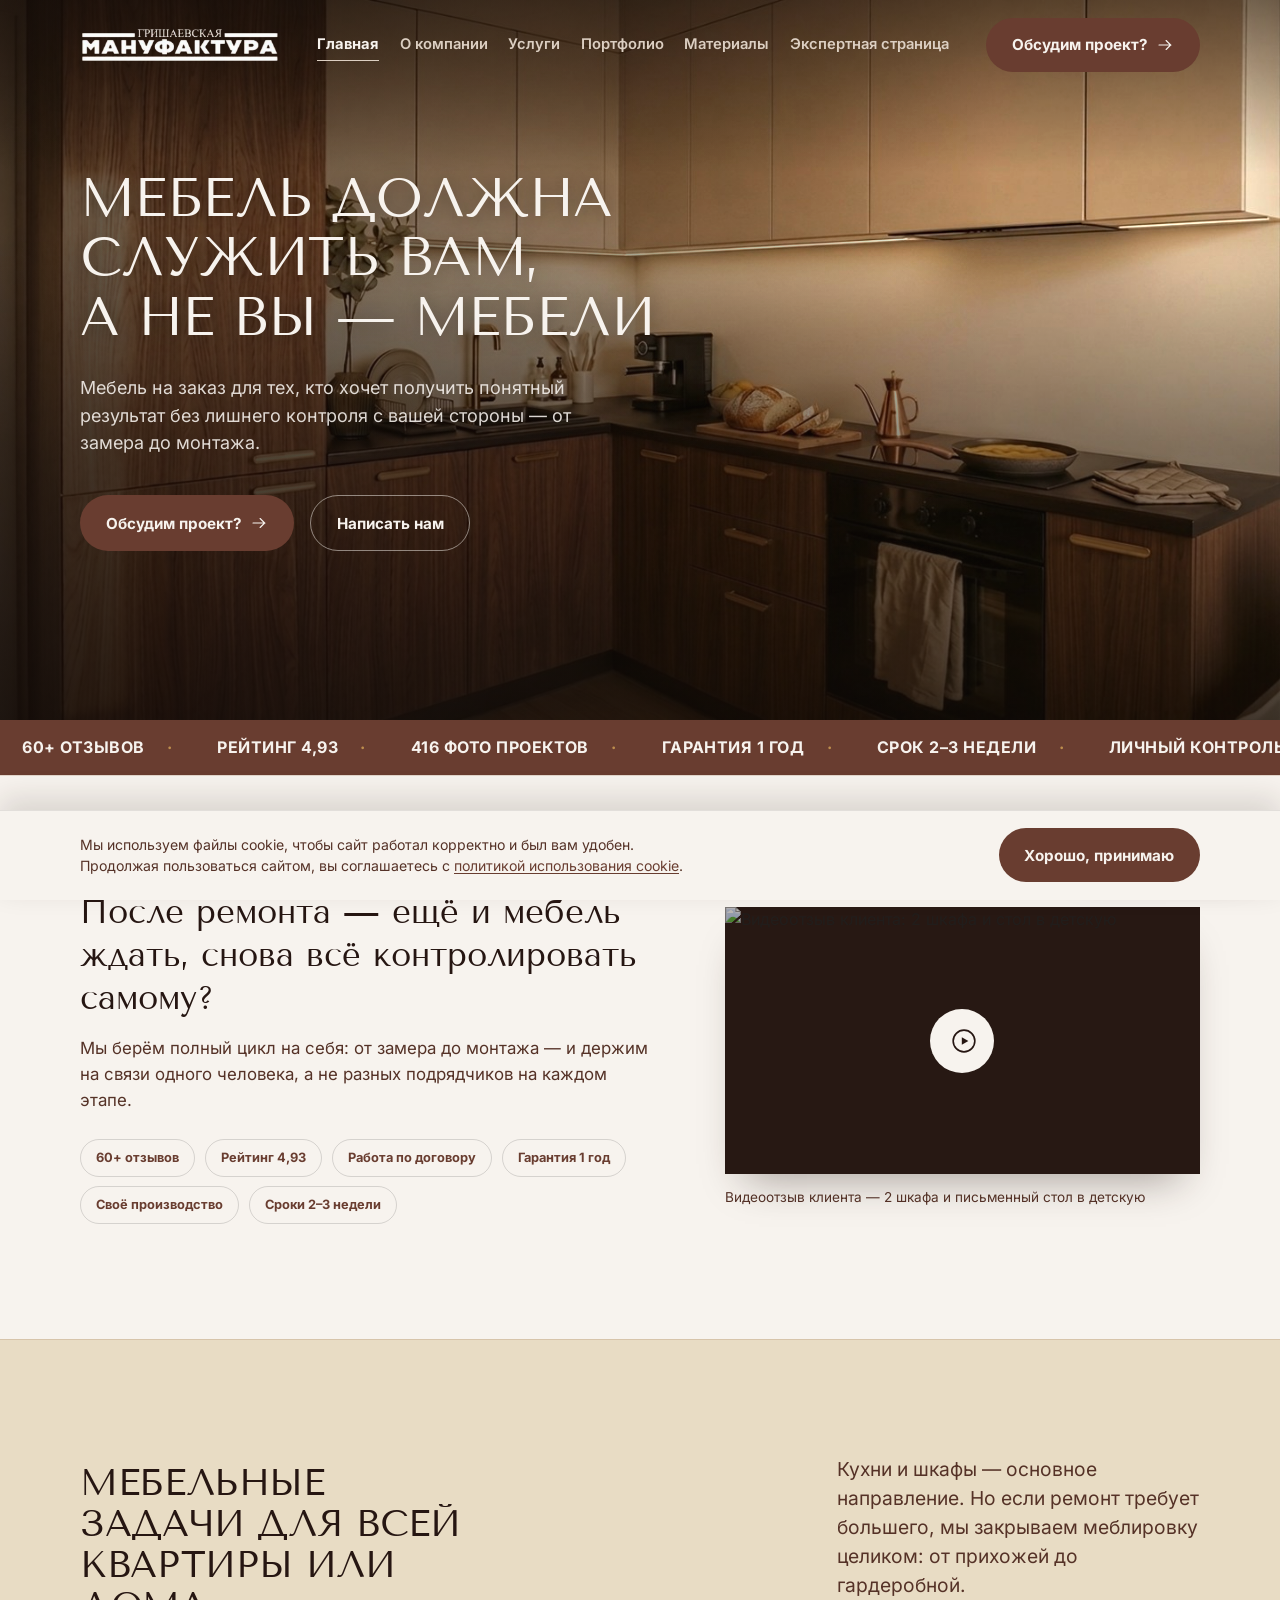
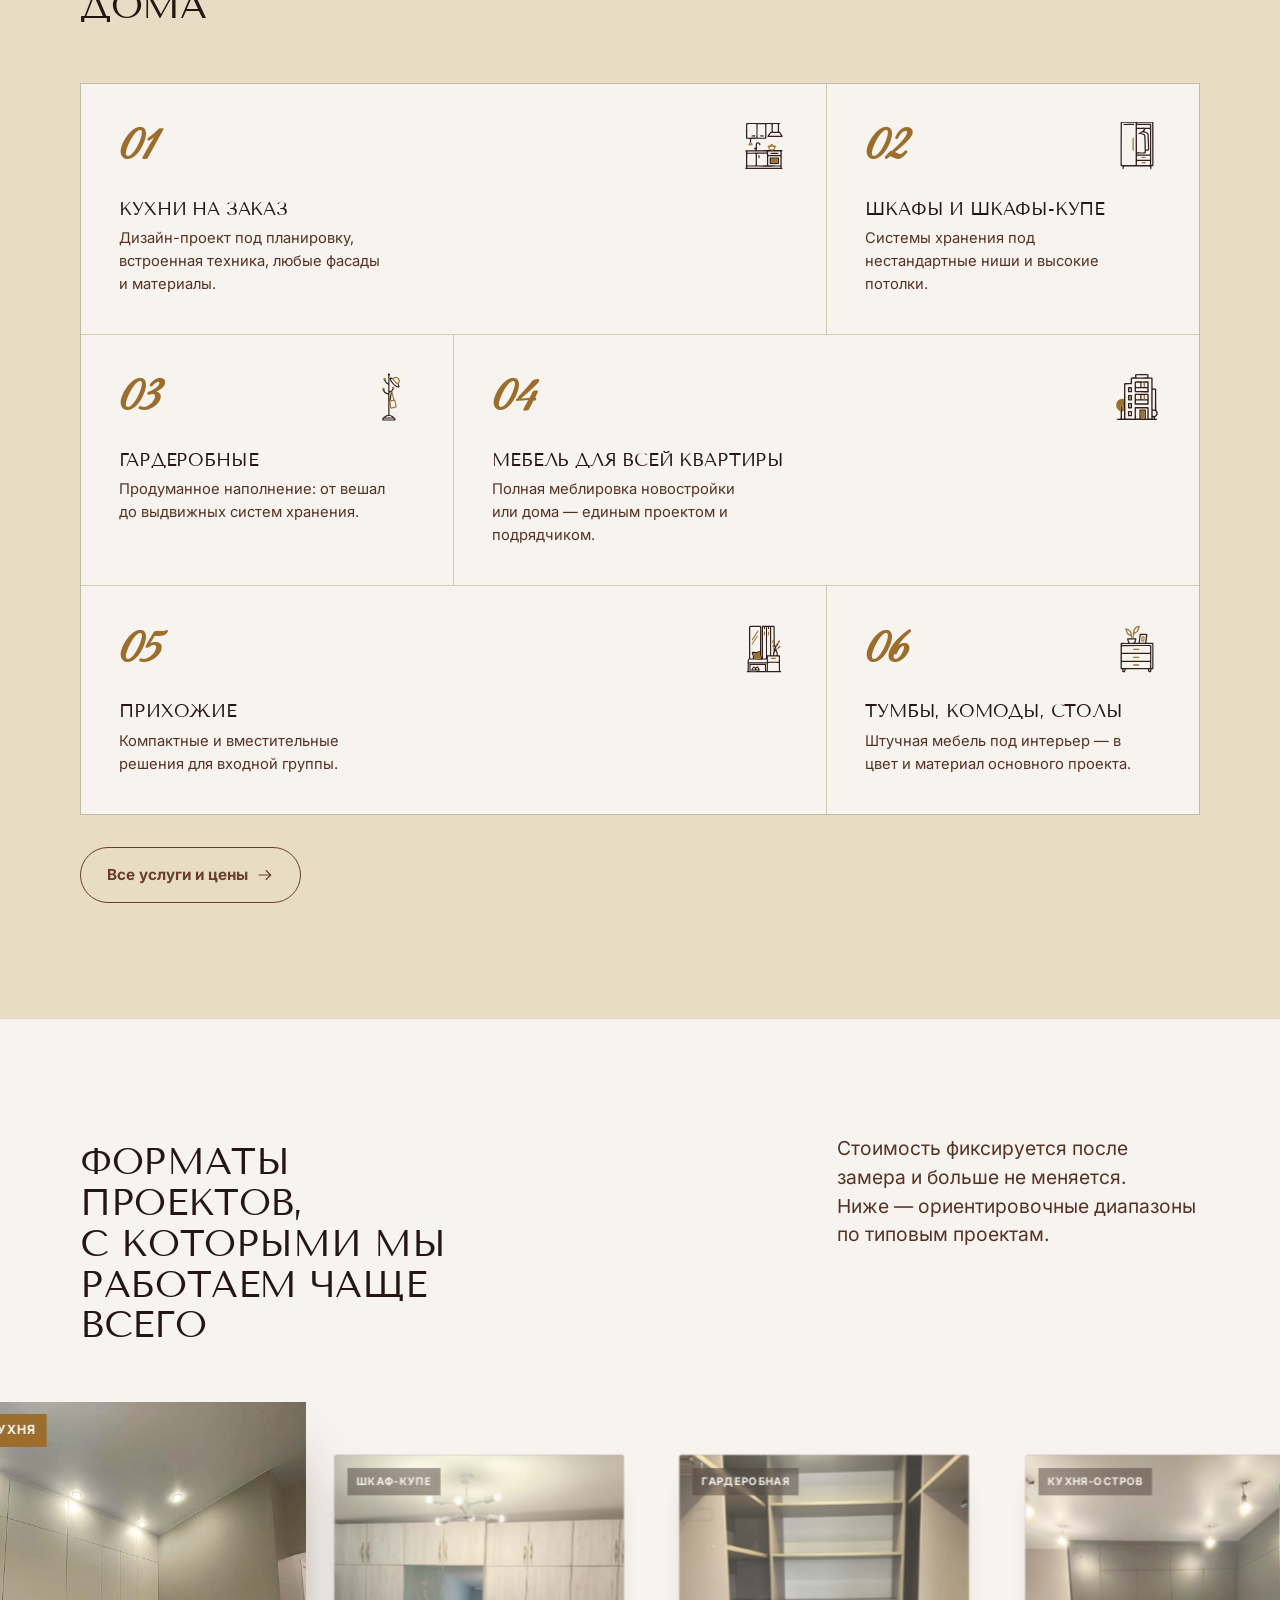
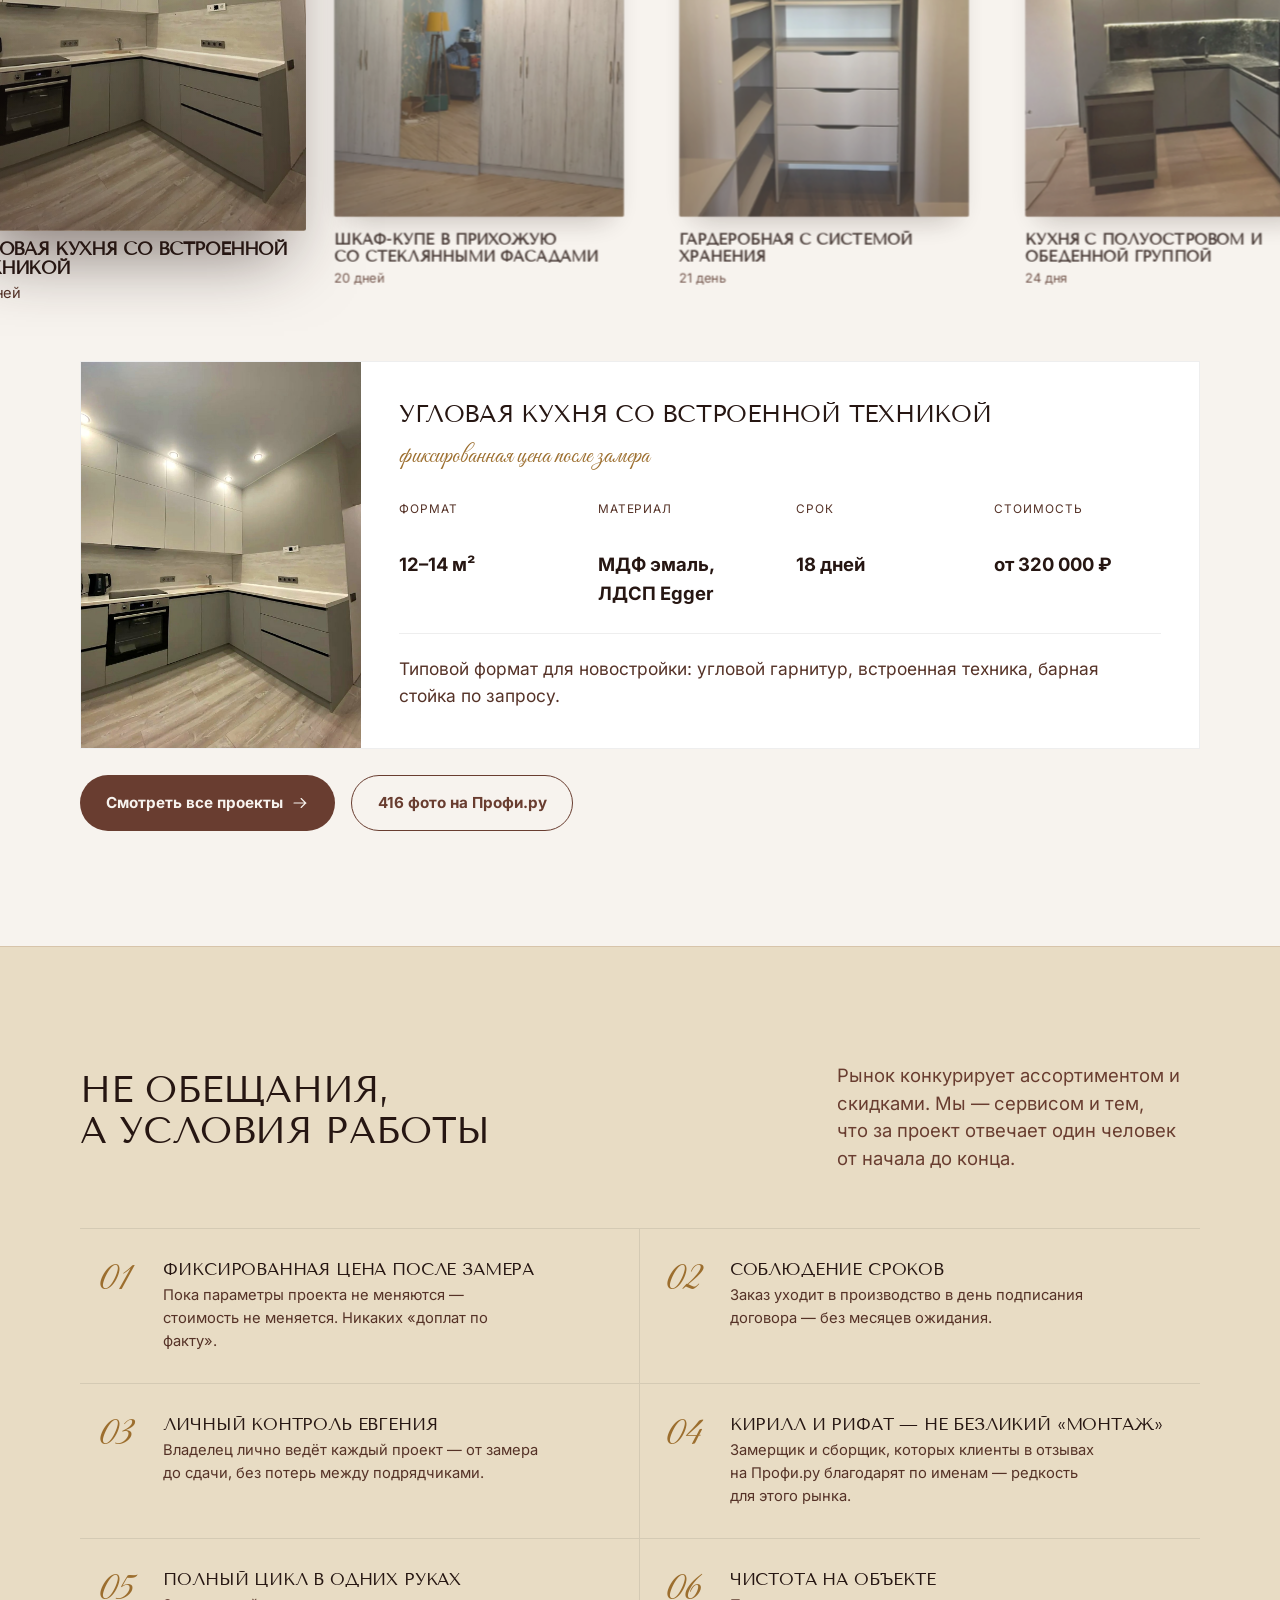
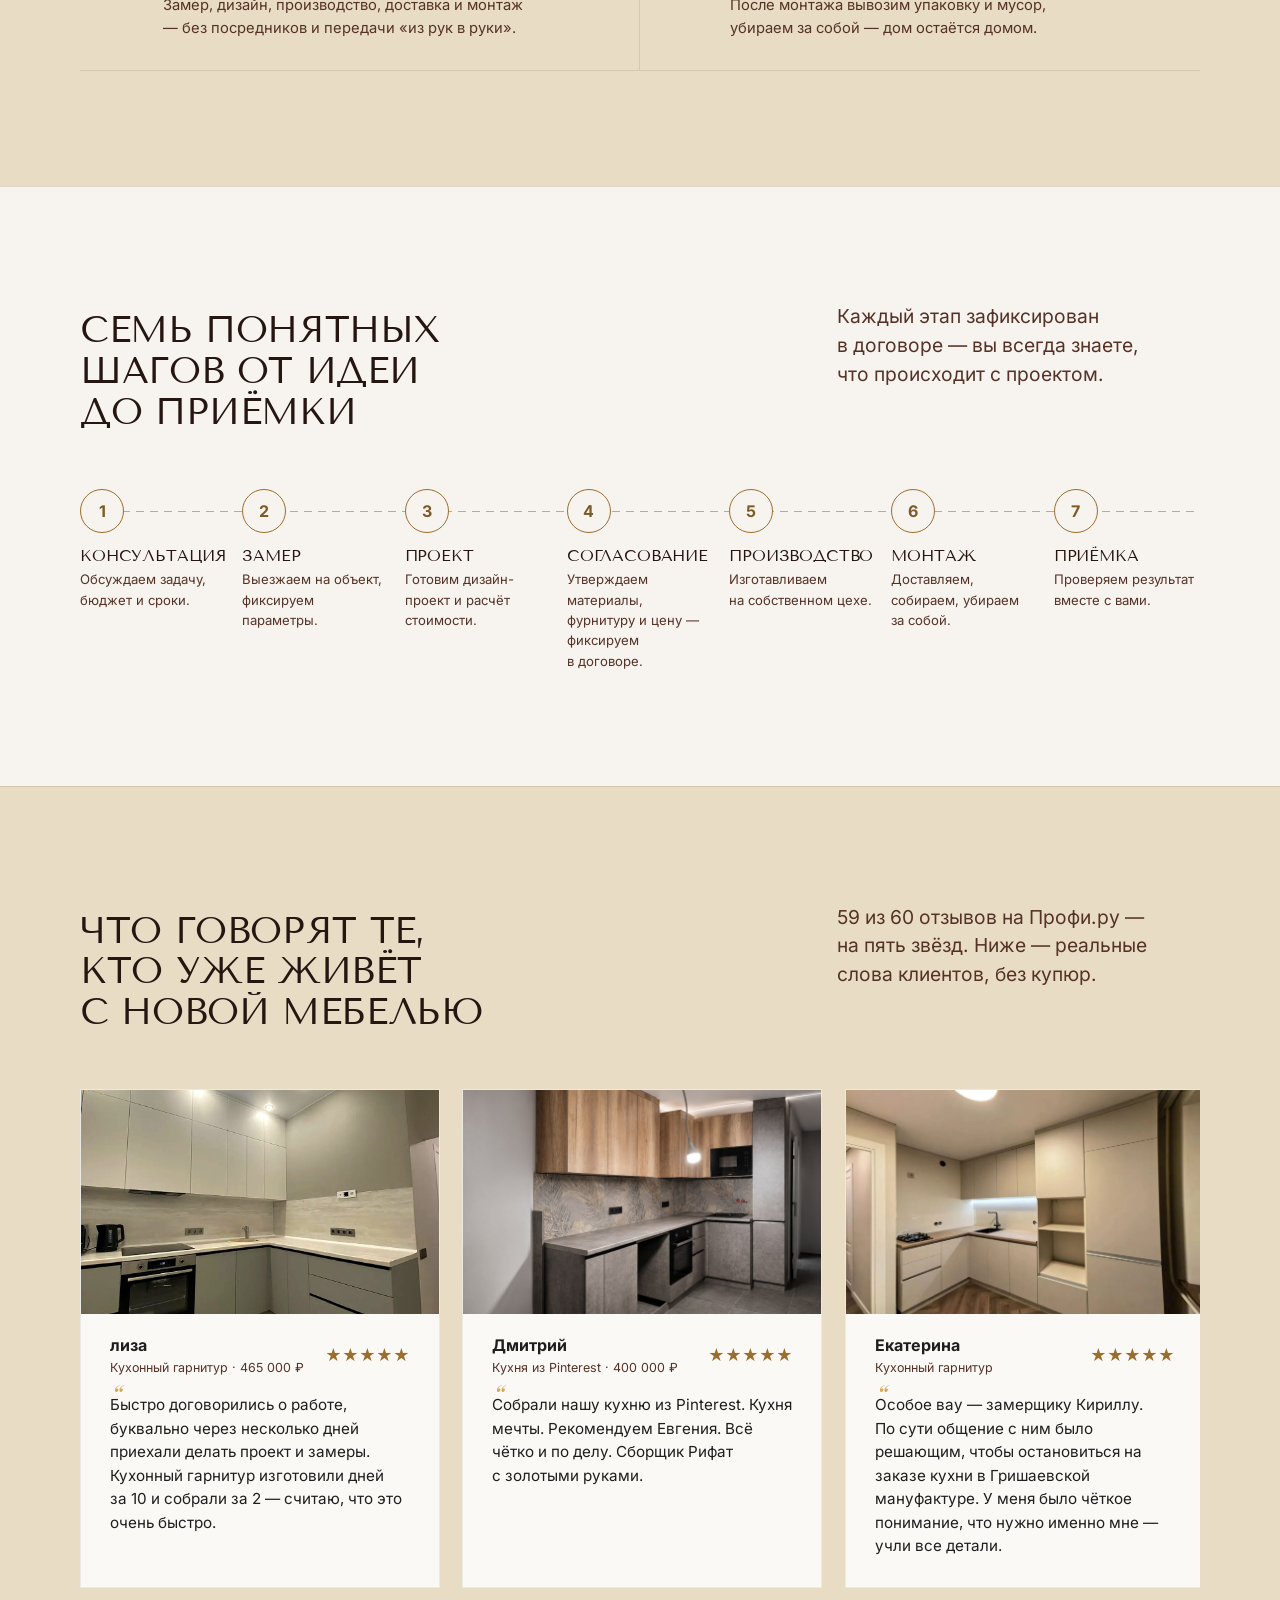
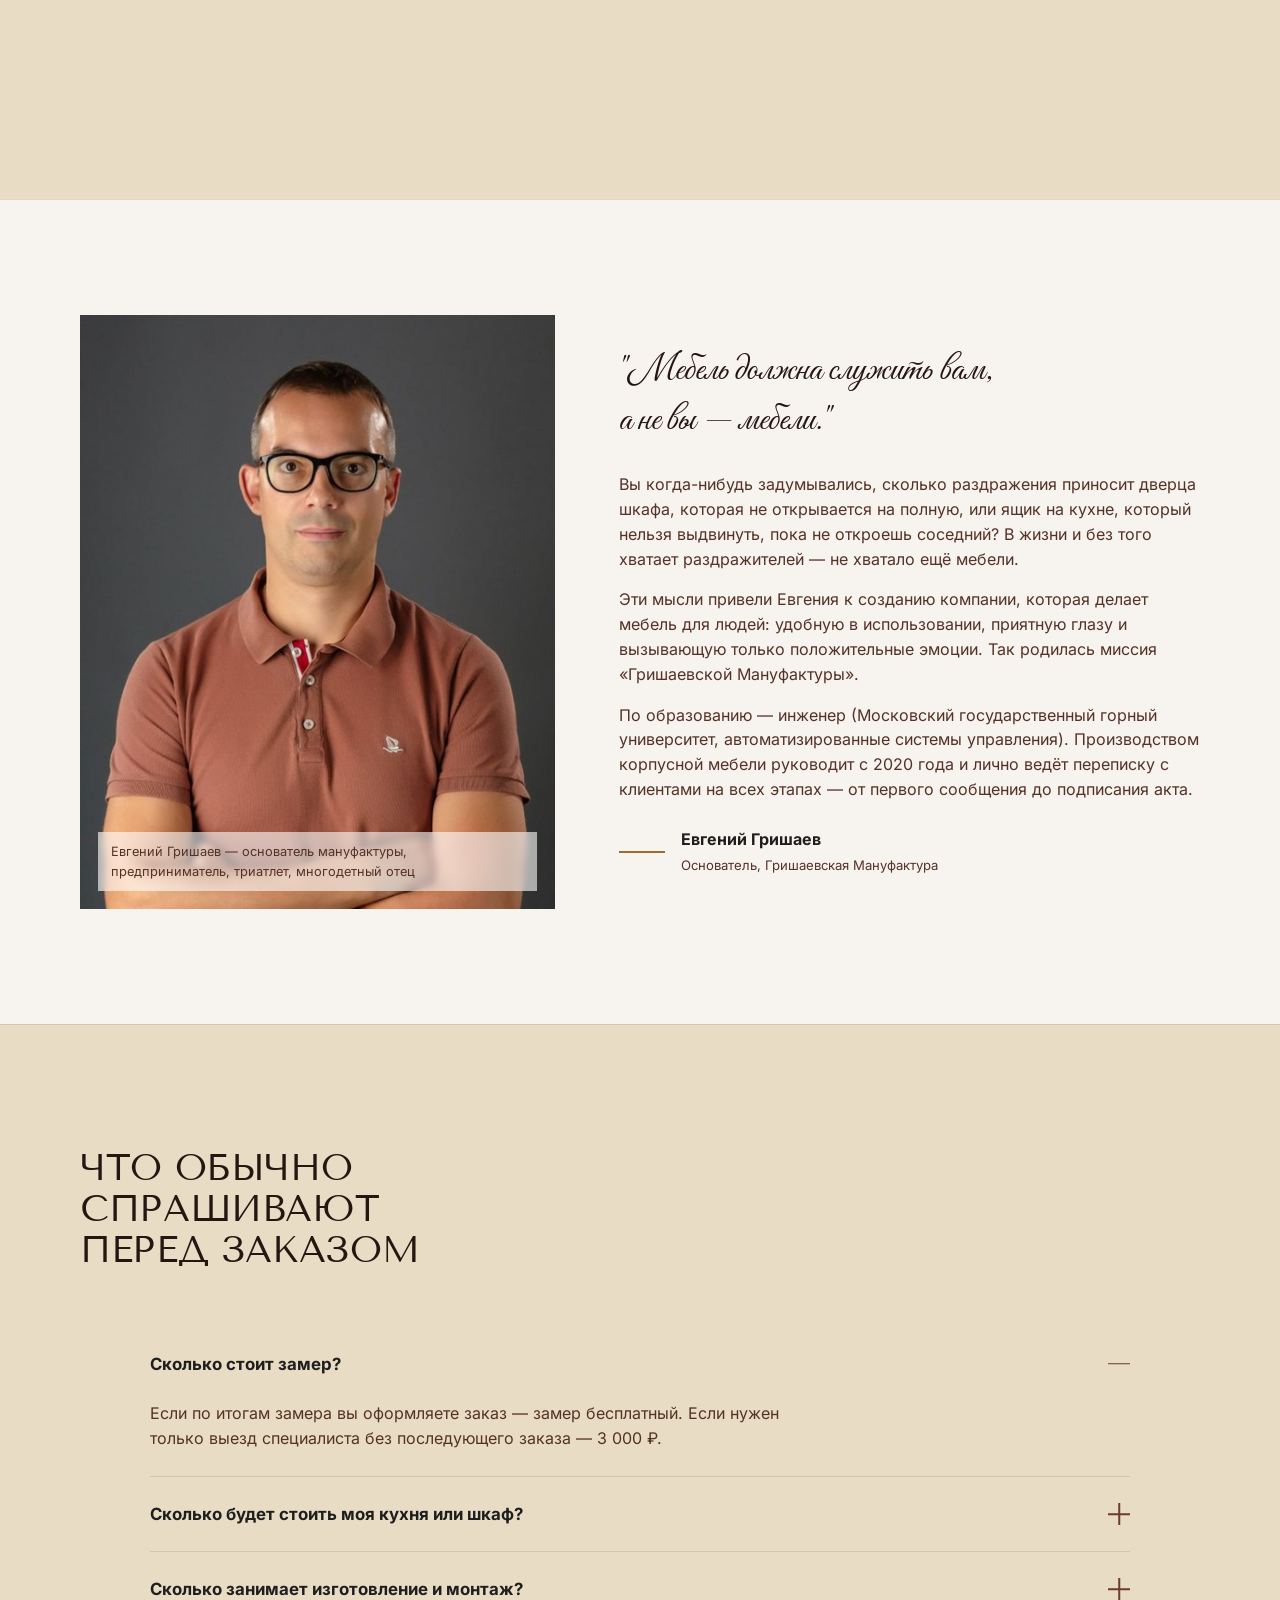
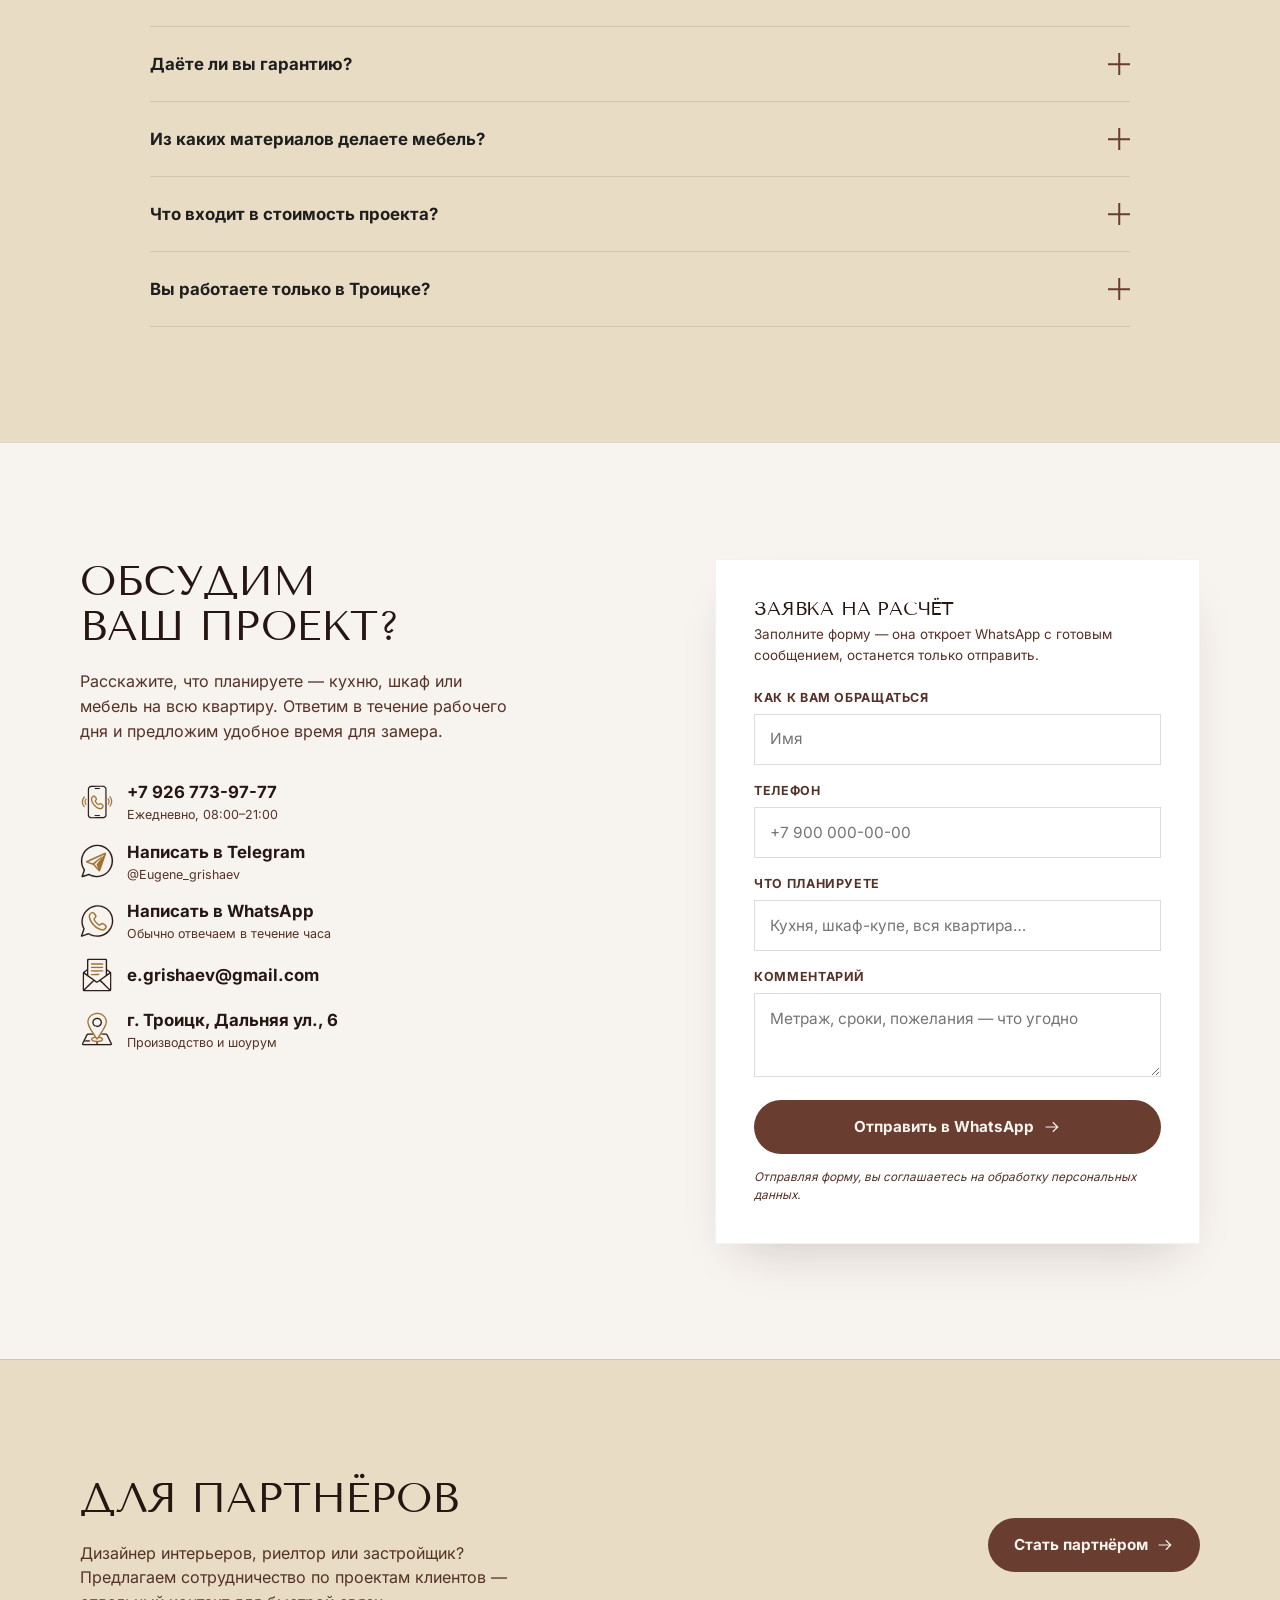
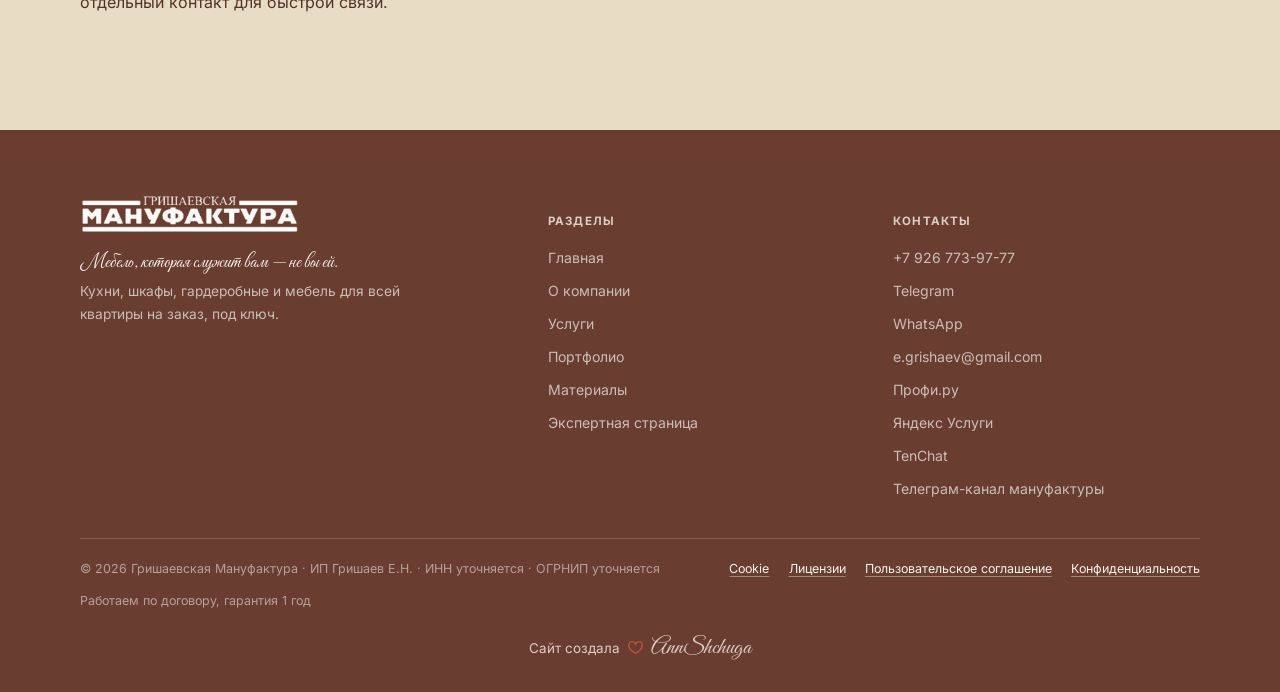
==== commit a770bf9b: "Tighten icon spacing on service marks and contact icons Crops each new icon's viewBox to its actual " ====
--- a/projects/grishaevskaya-manufaktura/index.html
+++ b/projects/grishaevskaya-manufaktura/index.html
@@ -54,23 +54,23 @@
   <symbol id="icon-pin" viewBox="0 0 24 24" fill="none" stroke="currentColor" stroke-width="1.5" stroke-linecap="round" stroke-linejoin="round">
     <path d="M12 22s7-6.7 7-12.6A7 7 0 0 0 5 9.4C5 15.3 12 22 12 22Z"/><circle stroke="var(--brass)" cx="12" cy="9.4" r="2.4"/>
   </symbol>
-  <symbol id="detail-phone" viewBox="0 0 242 273"><g><path fill="#261612" fill-opacity="0.965" stroke="#261612" stroke-width="0.5" stroke-opacity="0.965" d="M 178.32,48.72 c 0.31,45.59 0.46,91.18 0.44,136.78 c -0.28,12.67 -0.31,25.33 -0.09,38 c -0.02,1.25 -0.14,2.48 -0.37,3.71 c -0.99,9.7 -7.89,15.22 -16.82,17.65 c -27.53,1.05 -55.4,0.42 -82.98,0.45 c -12.51,0.69 -23.43,-5.52 -24.61,-18.81 c 0,-58.33 0.04,-116.67 0.1,-175 c 0.64,-13.08 10.02,-20.91 22.5,-22.48 c 26.67,-0.28 53.35,-0.28 80.02,-0.02 c 10.6,1.18 20.44,8.68 21.81,19.72 Z M 62.29,48.04 c -0.53,1.84 -0.83,3.72 -0.91,5.64 c -0.57,56.15 0.08,112.63 -0.24,168.82 c -0.01,2.25 0.38,4.43 1.18,6.53 c 2.82,5.99 7.54,9.03 14.18,9.11 c 27,-0.05 54,-0.1 81,-0.17 c 8.44,-0.25 13.27,-7.59 13.42,-15.47 c 0,-56.67 0,-113.33 0,-170 c 0.05,-10.82 -9.28,-17.04 -19.42,-16.46 c -24.99,0.25 -49.97,0.34 -74.96,0.28 c -7.09,1.04 -11.84,4.94 -14.25,11.72 Z M 99.12,46.97 c 0.25,-2.1 1.43,-3.33 3.55,-3.68 c 9.27,-0.23 18.56,-0.33 27.84,-0.29 c 5.51,0.04 6,7.15 0.83,7.72 c -9.3,-0.04 -18.6,-0.13 -27.9,-0.26 c -2.44,0.06 -3.88,-1.1 -4.32,-3.49 Z"/></g>
+  <symbol id="detail-phone" viewBox="8.0 23.6 213.9 227.0"><g><path fill="#261612" fill-opacity="0.965" stroke="#261612" stroke-width="0.5" stroke-opacity="0.965" d="M 178.32,48.72 c 0.31,45.59 0.46,91.18 0.44,136.78 c -0.28,12.67 -0.31,25.33 -0.09,38 c -0.02,1.25 -0.14,2.48 -0.37,3.71 c -0.99,9.7 -7.89,15.22 -16.82,17.65 c -27.53,1.05 -55.4,0.42 -82.98,0.45 c -12.51,0.69 -23.43,-5.52 -24.61,-18.81 c 0,-58.33 0.04,-116.67 0.1,-175 c 0.64,-13.08 10.02,-20.91 22.5,-22.48 c 26.67,-0.28 53.35,-0.28 80.02,-0.02 c 10.6,1.18 20.44,8.68 21.81,19.72 Z M 62.29,48.04 c -0.53,1.84 -0.83,3.72 -0.91,5.64 c -0.57,56.15 0.08,112.63 -0.24,168.82 c -0.01,2.25 0.38,4.43 1.18,6.53 c 2.82,5.99 7.54,9.03 14.18,9.11 c 27,-0.05 54,-0.1 81,-0.17 c 8.44,-0.25 13.27,-7.59 13.42,-15.47 c 0,-56.67 0,-113.33 0,-170 c 0.05,-10.82 -9.28,-17.04 -19.42,-16.46 c -24.99,0.25 -49.97,0.34 -74.96,0.28 c -7.09,1.04 -11.84,4.94 -14.25,11.72 Z M 99.12,46.97 c 0.25,-2.1 1.43,-3.33 3.55,-3.68 c 9.27,-0.23 18.56,-0.33 27.84,-0.29 c 5.51,0.04 6,7.15 0.83,7.72 c -9.3,-0.04 -18.6,-0.13 -27.9,-0.26 c -2.44,0.06 -3.88,-1.1 -4.32,-3.49 Z"/></g>
 <g><path fill="var(--brass)" fill-opacity="0.965" stroke="var(--brass)" stroke-width="0.5" stroke-opacity="0.965" d="M 74.04,118 c -0.24,-12.92 15.21,-29.5 27.91,-21.28 c 9.13,9.27 21.03,21.15 6.67,32.29 c -0.73,0.95 -0.81,1.97 -0.25,3.03 c 3.54,6.18 9.95,14.47 16.25,17.9 c 5.1,0.91 8.98,-11.41 19.29,-4.15 c 7.06,5.2 18.7,12.43 15.23,22.84 c -3.92,12.61 -15.42,20.2 -28.62,16.23 c -27.92,-7.72 -53.09,-38.52 -56.48,-66.86 Z M 82.24,118 c 1.56,14.27 10.13,28.31 19.48,38.95 c 9.03,9.84 34.34,30.32 46.33,15.6 c 8.21,-9.24 -0.97,-13.93 -7.52,-19.51 c -4.06,-3.65 -7.9,2.87 -11.19,4.65 c -10.32,4.65 -24.46,-14.98 -28.73,-22.71 c -3.34,-7.05 1.78,-10.35 5.55,-15.36 c 3.2,-4.26 -6.64,-12.94 -8.94,-16.31 c -6.99,-3.94 -15.26,8.34 -14.98,14.69 Z"/></g>
 <g><path fill="var(--brass)" fill-opacity="0.957" stroke="var(--brass)" stroke-width="0.5" stroke-opacity="0.957" d="M 208.82,139.13 c 0.36,-4.05 0.37,-8.1 0.02,-12.15 c -1.31,-8.58 -4.89,-16.1 -10.72,-22.54 c -3.09,-4.69 3.38,-8.56 6.82,-3.87 c 16.44,18.85 15.7,50.09 -1.91,67.84 c -3.29,1.83 -7.13,-1.38 -5.23,-5.07 c 5.55,-7.82 9.41,-14.54 11.02,-24.21 Z M 13.38,136 c 0.59,-11.96 4.65,-22.6 12.18,-31.92 c 3.19,-5.15 10.71,-3.58 8.41,2.38 c -14.03,14.84 -16.92,35.34 -5.91,52.99 c 2.44,3.03 11.48,12.13 1.46,12.47 c -8.25,-3.37 -17.5,-26.81 -16.14,-35.92 Z M 185.81,150.99 c 0.27,-2.72 3.62,-5.5 4.35,-8.44 c 3.34,-9.75 1.18,-17.64 -4.02,-26.08 c 0.08,-5.53 5.6,-4.94 8.08,-1.11 c 7.77,11.66 6.86,27.6 -1.71,38.6 c -2.68,2.59 -6.73,0.94 -6.7,-2.97 Z M 31.79,137 c -0.27,-7.25 1.8,-13.74 6.21,-19.48 c 2.49,-3.71 8.02,-3.34 7.35,1.81 c -5.4,8.61 -8.08,13.99 -5.11,24.75 c 0.82,4.25 9.51,11.18 2.23,13.72 c -7.2,0.18 -11.16,-15.18 -10.68,-20.8 Z"/></g>
 <g><path fill="#261612" fill-opacity="0.075" stroke="#261612" stroke-width="0.5" stroke-opacity="0.075" d="M 62.29,48.04 c 0.78,0.05 1.09,0.49 0.94,1.32 c -0.26,7.13 1.31,15.95 1.15,23.21 c -0.39,1.49 -1.12,0.84 -2.07,1.8 c -0.92,3.57 1.85,17.05 2.02,22.19 c 0.35,1.89 -0.89,1.94 -2.04,2.83 c -0.21,2.07 -0.2,4.14 0.01,6.21 c 1.28,0.88 2.36,0.94 2.09,2.92 c -0.38,3.36 0.53,20.14 -0.64,21.9 c -2.51,1.51 -0.15,2.5 0.5,4.02 c 0.06,2.75 -0.22,5.46 -0.85,8.12 c 1.23,5.74 0.7,11.09 0.89,16.94 c -0.43,1.94 -2.16,0.76 -2.22,2.82 c 0.23,6.55 3.14,26.75 0.94,31.38 c -0.92,4.82 -0.32,10.41 -0.67,14.98 c 0.62,0.56 1.08,1.21 1.39,1.96 c -0.48,4.53 1.32,14.83 -1.41,18.39 c -0.8,-2.1 -1.19,-4.28 -1.18,-6.53 c 0.32,-56.19 -0.33,-112.67 0.24,-168.82 c 0.08,-1.92 0.38,-3.8 0.91,-5.64 Z"/></g>
 <g><path fill="#261612" fill-opacity="0.933" stroke="#261612" stroke-width="0.5" stroke-opacity="0.933" d="M 98.08,227.04 c 0.25,-2.01 1.39,-3.11 3.4,-3.28 c 9.61,-0.16 19.22,-0.27 28.83,-0.33 c 5.92,-0.5 6.43,7.1 1.16,7.3 c -10.16,0.18 -20.32,0.1 -30.48,-0.25 c -1.76,-0.46 -2.74,-1.61 -2.91,-3.44 Z"/></g>
 <g><path fill="var(--brass)" fill-opacity="0.114" stroke="var(--brass)" stroke-width="0.5" stroke-opacity="0.114" d="M 178.32,48.72 c 0.9,0.23 1.37,0.8 1.4,1.72 c -0.06,8.35 -0.08,16.7 -0.06,25.05 c 0.24,1.67 0.46,3.35 0.65,5.02 c 0,8.99 -0.03,17.98 -0.09,26.97 c 0.42,0.98 0.73,2 0.94,3.04 c -0.44,0.62 -0.74,1.3 -0.9,2.03 c 0.03,4.97 0.02,9.94 -0.01,14.91 c 0.08,0.74 0.3,1.43 0.64,2.09 c -0.29,0.64 -0.5,1.31 -0.62,2 c 0.01,22.33 0.03,44.66 0.07,66.98 c -0.36,1.98 -0.6,3.96 -0.71,5.97 c -0.15,7.24 0.51,14.59 -0.01,21.81 c -0.3,0.48 -0.74,0.78 -1.32,0.9 c 0.23,-1.23 0.35,-2.46 0.37,-3.71 c -0.22,-12.67 -0.19,-25.33 0.09,-38 c 0.02,-45.6 -0.13,-91.19 -0.44,-136.78 Z"/></g>
 <g><path fill="var(--brass)" fill-opacity="0.129" stroke="var(--brass)" stroke-width="0.5" stroke-opacity="0.129" d="M 208.84,126.98 c 0.35,4.05 0.34,8.1 -0.02,12.15 c -1.44,-1.68 -1.29,-6.46 -0.73,-8.57 c 0.26,-0.74 -0.94,-3.99 0.75,-3.58 Z"/></g></symbol>
-  <symbol id="detail-whatsapp" viewBox="0 0 215 230"><g><path fill="#261612" fill-opacity="0.965" stroke="#261612" stroke-width="0.5" stroke-opacity="0.965" d="M 14.96,201 c 5.02,-13.82 9.98,-27.67 14.88,-41.54 c 0.09,-0.52 0.04,-1.03 -0.15,-1.52 c -44.96,-85.45 54.98,-177.21 136.64,-125.64 c 74.11,49.21 43.7,164.54 -43.87,173.39 c -21.4,1.9 -42.16,-3.05 -60.96,-13.12 c -12.59,3.41 -28.27,9.13 -41.18,13.11 c -3.38,0.24 -5.17,-1.32 -5.36,-4.68 Z M 25.12,194.92 c 3.77,0.8 27.21,-8.34 32.83,-9.58 c 6.09,-2.56 11.71,2.86 17.11,4.97 c 50.66,22.97 107.29,-3.9 122.59,-56.99 c 14.48,-61.22 -32.02,-116.31 -95.11,-107.03 c -59.42,10.07 -95.51,75.86 -64.82,129.62 c 1.71,5.01 -10.12,32.47 -12.6,39.01 Z"/></g>
+  <symbol id="detail-whatsapp" viewBox="10.3 12.8 202.4 197.9"><g><path fill="#261612" fill-opacity="0.965" stroke="#261612" stroke-width="0.5" stroke-opacity="0.965" d="M 14.96,201 c 5.02,-13.82 9.98,-27.67 14.88,-41.54 c 0.09,-0.52 0.04,-1.03 -0.15,-1.52 c -44.96,-85.45 54.98,-177.21 136.64,-125.64 c 74.11,49.21 43.7,164.54 -43.87,173.39 c -21.4,1.9 -42.16,-3.05 -60.96,-13.12 c -12.59,3.41 -28.27,9.13 -41.18,13.11 c -3.38,0.24 -5.17,-1.32 -5.36,-4.68 Z M 25.12,194.92 c 3.77,0.8 27.21,-8.34 32.83,-9.58 c 6.09,-2.56 11.71,2.86 17.11,4.97 c 50.66,22.97 107.29,-3.9 122.59,-56.99 c 14.48,-61.22 -32.02,-116.31 -95.11,-107.03 c -59.42,10.07 -95.51,75.86 -64.82,129.62 c 1.71,5.01 -10.12,32.47 -12.6,39.01 Z"/></g>
 <g><path fill="var(--brass)" fill-opacity="0.965" stroke="var(--brass)" stroke-width="0.5" stroke-opacity="0.965" d="M 61.84,83 c 0.31,-16.61 22.05,-35.82 35.86,-19.04 c 11.19,13.68 17.94,20.82 1.94,35.05 c -1.29,1.65 -1.29,3.32 0.03,5.01 c 1.91,6.36 23.34,30.8 29.39,27.46 c 5.62,-5.17 9.55,-10.73 18.25,-8.12 c 7.74,4.64 25.49,12.33 22.52,24.11 c -7.73,27.43 -34.21,24.57 -54.17,12.3 c -24.97,-13.76 -52.92,-47.56 -53.82,-76.77 Z M 69.89,84 c 3.38,32.35 39.56,72.56 72.77,76.7 c 9.44,1.54 26.37,-14.72 14.89,-20.83 c -3.51,-1.86 -11.64,-9.96 -15.59,-8.48 c -7.93,6.2 -12.72,13.13 -23.4,5.52 c -8.37,-5.92 -34.78,-30.08 -27.15,-41.17 c 3.28,-4.52 12.6,-9.28 7.99,-15.78 c -3.4,-4.07 -10.25,-16.83 -16.77,-13.78 c -6.74,3.44 -13.09,9.66 -12.74,17.82 Z"/></g></symbol>
-  <symbol id="detail-telegram" viewBox="0 0 215 230"><g><path fill="#261612" fill-opacity="0.965" stroke="#261612" stroke-width="0.5" stroke-opacity="0.965" d="M 16.96,111 c 1.93,-99.97 140.48,-130.88 178.47,-34 c 25.92,73.67 -39.49,146.24 -115.96,122.09 c -5.4,-2.08 -10.72,-4.31 -15.97,-6.71 c -5.73,0.89 -37.66,12.57 -40.54,11.22 c -2.39,-1.18 -3.23,-3.05 -2.51,-5.61 c 1.58,-5.15 12.65,-33.4 11.15,-36.3 c -9.82,-15.48 -14.7,-32.38 -14.64,-50.69 Z M 24.99,112 c 0.17,16.62 4.43,33.45 14.45,46.94 c 1.39,2.05 1.53,4.2 0.44,6.44 c -3.39,9.28 -6.52,18.64 -9.4,28.09 c 0.46,0.9 1.81,0.15 2.52,0.04 c 7.33,-1.85 25.23,-8.65 31.47,-9.29 c 19.36,9.47 33.85,13.75 55.99,11.49 c 94.8,-16.46 97.49,-152.47 3,-169.45 c -51.66,-6.84 -98.94,33.24 -98.47,85.74 Z"/></g>
+  <symbol id="detail-telegram" viewBox="12.4 13.6 193.5 194.8"><g><path fill="#261612" fill-opacity="0.965" stroke="#261612" stroke-width="0.5" stroke-opacity="0.965" d="M 16.96,111 c 1.93,-99.97 140.48,-130.88 178.47,-34 c 25.92,73.67 -39.49,146.24 -115.96,122.09 c -5.4,-2.08 -10.72,-4.31 -15.97,-6.71 c -5.73,0.89 -37.66,12.57 -40.54,11.22 c -2.39,-1.18 -3.23,-3.05 -2.51,-5.61 c 1.58,-5.15 12.65,-33.4 11.15,-36.3 c -9.82,-15.48 -14.7,-32.38 -14.64,-50.69 Z M 24.99,112 c 0.17,16.62 4.43,33.45 14.45,46.94 c 1.39,2.05 1.53,4.2 0.44,6.44 c -3.39,9.28 -6.52,18.64 -9.4,28.09 c 0.46,0.9 1.81,0.15 2.52,0.04 c 7.33,-1.85 25.23,-8.65 31.47,-9.29 c 19.36,9.47 33.85,13.75 55.99,11.49 c 94.8,-16.46 97.49,-152.47 3,-169.45 c -51.66,-6.84 -98.94,33.24 -98.47,85.74 Z"/></g>
 <g><path fill="var(--brass)" fill-opacity="0.973" stroke="var(--brass)" stroke-width="0.5" stroke-opacity="0.973" d="M 46,116 c 0.01,-2.17 1.01,-3.68 3,-4.52 c 34.98,-15.54 69.89,-31.22 104.73,-47.04 c 4.41,-2.37 8.45,1.06 7.03,5.9 c -11.04,32.02 -22.02,64.05 -32.96,96.09 c -1.22,4.32 -5.95,5.65 -9.24,2.52 c -10.51,-11.47 -20.84,-24.21 -31.51,-35.39 c -12.88,-4.39 -25.71,-8.94 -38.49,-13.65 c -1.59,-0.81 -2.45,-2.12 -2.56,-3.91 Z M 122.76,86.81 c -20.22,9.4 -41.07,18.82 -61.47,27.89 c -0.71,0.3 -1.04,0.82 -0.99,1.56 c 8.65,2.84 17.33,5.6 26.04,8.27 c 13.3,-10.77 26.61,-21.54 39.95,-32.28 c 3.75,-2.84 7.53,-5.62 11.36,-8.34 c 2.56,0.13 -1.19,3.8 -1.45,4.79 c -1.19,2.53 -2.72,4.84 -4.59,6.91 c -3.58,3.4 -7.17,6.81 -10.74,10.21 c -6.86,5.99 -13.64,12.06 -20.34,18.2 c -1.92,1.78 -3.72,3.63 -5.41,5.57 c -0.02,0.53 0.14,0.99 0.5,1.38 c 6.7,7.55 13.32,15.15 19.84,22.8 c 0.35,-0.54 0.34,-1.1 -0.04,-1.68 c -1.89,-4.72 -8.58,-16.31 -8.51,-20.6 c 2.83,-5.78 13.18,-17.12 17.3,-23.32 c 3.36,-3.97 6.64,-8.01 9.82,-12.12 c 1.49,-1.86 2.89,-3.8 4.18,-5.81 c 3.46,-4.67 7.07,-9.21 10.84,-13.64 c 0.48,-0.46 0.56,-0.97 0.27,-1.51 c -1.92,0.58 -3.82,1.25 -5.71,2 c -6.84,3.48 -13.79,6.72 -20.85,9.72 Z"/></g>
 <g><path fill="var(--brass)" fill-opacity="0.012" stroke="var(--brass)" stroke-width="0.5" stroke-opacity="0.012" d="M 122.76,86.81 c 3.31,0.71 1.24,0.59 1.46,2.46 c 0.57,1.08 1.26,2.07 2.07,2.98 c -13.34,10.74 -26.65,21.51 -39.95,32.28 c -8.71,-2.67 -17.39,-5.43 -26.04,-8.27 c -0.05,-0.74 0.28,-1.26 0.99,-1.56 c 20.4,-9.07 41.25,-18.49 61.47,-27.89 Z"/></g>
 <g><path fill="var(--brass)" fill-opacity="0.031" stroke="var(--brass)" stroke-width="0.5" stroke-opacity="0.031" d="M 120.87,105.82 c 1.19,0.67 2.31,1.45 3.34,2.35 c -4.12,6.2 -14.47,17.54 -17.3,23.32 c -0.07,4.29 6.62,15.88 8.51,20.6 c 0.38,0.58 0.39,1.14 0.04,1.68 c -6.52,-7.65 -13.14,-15.25 -19.84,-22.8 c -0.36,-0.39 -0.52,-0.85 -0.5,-1.38 c 1.69,-1.94 3.49,-3.79 5.41,-5.57 c 6.7,-6.14 13.48,-12.21 20.34,-18.2 Z"/></g>
 <g><path fill="var(--brass)" fill-opacity="0.086" stroke="var(--brass)" stroke-width="0.5" stroke-opacity="0.086" d="M 131.61,95.61 c 0.78,0.29 1.59,0.44 2.42,0.44 c -3.18,4.11 -6.46,8.15 -9.82,12.12 c -1.03,-0.9 -2.15,-1.68 -3.34,-2.35 c 3.57,-3.4 7.16,-6.81 10.74,-10.21 Z"/></g>
 <g><path fill="var(--brass)" fill-opacity="0.255" stroke="var(--brass)" stroke-width="0.5" stroke-opacity="0.255" d="M 136.2,88.7 c 0.4,0.87 1.07,1.38 2.01,1.54 c -1.29,2.01 -2.69,3.95 -4.18,5.81 c -0.83,0 -1.64,-0.15 -2.42,-0.44 c 1.87,-2.07 3.4,-4.38 4.59,-6.91 Z"/></g>
 <g><path fill="var(--brass)" fill-opacity="0.063" stroke="var(--brass)" stroke-width="0.5" stroke-opacity="0.063" d="M 138.21,90.24 c -0.94,-0.16 -1.61,-0.67 -2.01,-1.54 c 0.26,-0.99 4.01,-4.66 1.45,-4.79 c -3.83,2.72 -7.61,5.5 -11.36,8.34 c -0.81,-0.91 -1.5,-1.9 -2.07,-2.98 c -0.22,-1.87 1.85,-1.75 -1.46,-2.46 c 7.06,-3 14.01,-6.24 20.85,-9.72 c 1.89,-0.75 3.79,-1.42 5.71,-2 c 0.29,0.54 0.21,1.05 -0.27,1.51 c -3.77,4.43 -7.38,8.97 -10.84,13.64 Z"/></g></symbol>
-  <symbol id="detail-mail" viewBox="0 0 206 230"><g><path fill="#261612" fill-opacity="0.961" d="M 16.21,192 c 0.96,-30.41 -0.53,-61.18 0.54,-91.51 c 0.68,-7.43 20.71,-13.41 24.03,-21.05 c 0.16,-17.31 0.23,-34.63 0.21,-51.95 c -0.17,-10.28 14.02,-5.9 20.52,-7.04 c 29.82,0.61 60.29,-0.32 90,0.42 c 3.45,0.83 5.25,3.03 5.4,6.62 c -0.01,17.33 0.05,34.65 0.17,51.97 c 3.16,7.5 22.13,12.78 23.92,21.04 c -0.05,33 -0.05,66 -0.03,99 c -0.16,4.85 -3.4,8.73 -8.47,8.59 c -49.67,0 -99.34,-0.04 -149.01,-0.12 c -8.72,-1.25 -7.15,-9.38 -7.28,-15.97 Z M 48.7,76 c 0.03,6.58 -1.07,37.6 1.46,41.21 c 15.24,11.08 30.55,22.07 45.93,32.97 c 1.53,0.8 3.05,0.81 4.59,0.04 c 14.56,-10.48 29.15,-20.93 43.76,-31.34 c 1.83,-1.13 3.28,-2.61 4.35,-4.43 c 0.19,-22.98 0.29,-45.96 0.29,-68.95 c -0.01,-5.29 -0.13,-10.57 -0.37,-15.84 c -0.33,-1.17 -2.24,-1.29 -3.2,-1.47 c -31.01,-0.18 -62.01,-0.15 -93.02,0.09 c -2.38,-0.21 -3.62,0.87 -3.72,3.22 c 0.01,14.83 -0.02,29.67 -0.07,44.5 Z M 27.64,100.03 c 3.07,3.95 7.95,5.87 11.68,9.16 c 0.48,0.44 0.96,0.48 1.44,0.11 c 0.13,-5.6 0.17,-11.2 0.13,-16.81 c -0.08,-1.41 -0.71,-1.71 -1.89,-0.9 c -4.04,2.49 -7.83,5.3 -11.36,8.44 Z M 156.79,94 c 0.03,4.52 0.05,9.04 0.09,13.56 c 0.21,1.46 0.91,1.72 2.1,0.78 c 1.72,-1.13 10.78,-6.82 10.5,-8.69 c -2.3,-3.18 -7.9,-6.05 -11.14,-8.52 c -1.81,-0.84 -1.57,1.91 -1.55,2.87 Z M 23.65,188 c 0.12,0.82 -0.42,8 2.01,5.26 c 15.37,-14.32 30.5,-28.88 45.4,-43.7 c 1.41,-1.17 2.54,-2.57 3.38,-4.2 c 0.24,-0.97 -1.83,-2.45 -2.41,-3.04 c -15.71,-11.53 -31.53,-22.88 -47.47,-34.06 c -0.47,0.66 -0.66,1.4 -0.55,2.22 c -0.08,25.84 -0.21,51.68 -0.36,77.52 Z M 122.98,145.02 c 3.3,5.86 20.41,20.34 25.75,26.76 c 7.99,7.35 15.81,14.87 23.48,22.56 c 0.26,0.28 0.55,0.36 0.89,0.24 c 0.46,-3.15 0.66,-6.32 0.61,-9.52 c 0.11,-17.52 0.2,-35.04 0.29,-52.56 c 0.02,-8 -0.29,-15.98 -0.94,-23.93 c -0.38,-0.29 -0.76,-0.28 -1.13,0.03 c -15.63,10.89 -31.39,22.7 -46.93,33.75 c -0.84,0.8 -1.51,1.69 -2.02,2.67 Z M 30.01,199.95 c 2.14,0.35 4.3,0.49 6.49,0.41 c 43.02,-0.11 86.04,-0.2 129.05,-0.26 c 0.5,0 0.83,-0.21 1.01,-0.64 c -13.5,-12.98 -26.9,-26.09 -40.18,-39.34 c -3.24,-3.06 -6.52,-6.08 -9.84,-9.04 c -4.85,-3.23 -13.59,11.58 -20.89,7.66 c -3.83,-2.4 -7.58,-4.92 -11.25,-7.56 c -1.86,-1.08 -3.52,-0.84 -4.98,0.73 c -16.4,16.1 -32.87,32.11 -49.41,48.04 Z"/></g>
+  <symbol id="detail-mail" viewBox="12.0 16.2 173.2 196.1"><g><path fill="#261612" fill-opacity="0.961" d="M 16.21,192 c 0.96,-30.41 -0.53,-61.18 0.54,-91.51 c 0.68,-7.43 20.71,-13.41 24.03,-21.05 c 0.16,-17.31 0.23,-34.63 0.21,-51.95 c -0.17,-10.28 14.02,-5.9 20.52,-7.04 c 29.82,0.61 60.29,-0.32 90,0.42 c 3.45,0.83 5.25,3.03 5.4,6.62 c -0.01,17.33 0.05,34.65 0.17,51.97 c 3.16,7.5 22.13,12.78 23.92,21.04 c -0.05,33 -0.05,66 -0.03,99 c -0.16,4.85 -3.4,8.73 -8.47,8.59 c -49.67,0 -99.34,-0.04 -149.01,-0.12 c -8.72,-1.25 -7.15,-9.38 -7.28,-15.97 Z M 48.7,76 c 0.03,6.58 -1.07,37.6 1.46,41.21 c 15.24,11.08 30.55,22.07 45.93,32.97 c 1.53,0.8 3.05,0.81 4.59,0.04 c 14.56,-10.48 29.15,-20.93 43.76,-31.34 c 1.83,-1.13 3.28,-2.61 4.35,-4.43 c 0.19,-22.98 0.29,-45.96 0.29,-68.95 c -0.01,-5.29 -0.13,-10.57 -0.37,-15.84 c -0.33,-1.17 -2.24,-1.29 -3.2,-1.47 c -31.01,-0.18 -62.01,-0.15 -93.02,0.09 c -2.38,-0.21 -3.62,0.87 -3.72,3.22 c 0.01,14.83 -0.02,29.67 -0.07,44.5 Z M 27.64,100.03 c 3.07,3.95 7.95,5.87 11.68,9.16 c 0.48,0.44 0.96,0.48 1.44,0.11 c 0.13,-5.6 0.17,-11.2 0.13,-16.81 c -0.08,-1.41 -0.71,-1.71 -1.89,-0.9 c -4.04,2.49 -7.83,5.3 -11.36,8.44 Z M 156.79,94 c 0.03,4.52 0.05,9.04 0.09,13.56 c 0.21,1.46 0.91,1.72 2.1,0.78 c 1.72,-1.13 10.78,-6.82 10.5,-8.69 c -2.3,-3.18 -7.9,-6.05 -11.14,-8.52 c -1.81,-0.84 -1.57,1.91 -1.55,2.87 Z M 23.65,188 c 0.12,0.82 -0.42,8 2.01,5.26 c 15.37,-14.32 30.5,-28.88 45.4,-43.7 c 1.41,-1.17 2.54,-2.57 3.38,-4.2 c 0.24,-0.97 -1.83,-2.45 -2.41,-3.04 c -15.71,-11.53 -31.53,-22.88 -47.47,-34.06 c -0.47,0.66 -0.66,1.4 -0.55,2.22 c -0.08,25.84 -0.21,51.68 -0.36,77.52 Z M 122.98,145.02 c 3.3,5.86 20.41,20.34 25.75,26.76 c 7.99,7.35 15.81,14.87 23.48,22.56 c 0.26,0.28 0.55,0.36 0.89,0.24 c 0.46,-3.15 0.66,-6.32 0.61,-9.52 c 0.11,-17.52 0.2,-35.04 0.29,-52.56 c 0.02,-8 -0.29,-15.98 -0.94,-23.93 c -0.38,-0.29 -0.76,-0.28 -1.13,0.03 c -15.63,10.89 -31.39,22.7 -46.93,33.75 c -0.84,0.8 -1.51,1.69 -2.02,2.67 Z M 30.01,199.95 c 2.14,0.35 4.3,0.49 6.49,0.41 c 43.02,-0.11 86.04,-0.2 129.05,-0.26 c 0.5,0 0.83,-0.21 1.01,-0.64 c -13.5,-12.98 -26.9,-26.09 -40.18,-39.34 c -3.24,-3.06 -6.52,-6.08 -9.84,-9.04 c -4.85,-3.23 -13.59,11.58 -20.89,7.66 c -3.83,-2.4 -7.58,-4.92 -11.25,-7.56 c -1.86,-1.08 -3.52,-0.84 -4.98,0.73 c -16.4,16.1 -32.87,32.11 -49.41,48.04 Z"/></g>
 <g><path fill="var(--brass)" fill-opacity="0.965" d="M 132.7,54.65 c -1.04,0.27 -2.1,0.41 -3.18,0.4 c -21.1,0 -42.18,-0.11 -63.26,-0.33 c -2.81,-0.66 -3.83,-2.36 -3.05,-5.11 c 1.61,-1.97 3.7,-2.81 6.28,-2.54 c 20.34,0.08 40.68,0.1 61.02,0.06 c 5.07,-0.03 7.09,5.83 2.19,7.52 Z"/></g>
 <g><path fill="var(--brass)" fill-opacity="0.965" d="M 66.11,87.08 c 21.96,-0.13 43.91,-0.14 65.87,-0.04 c 1.11,0.18 1.97,0.72 2.6,1.64 c 1.26,3.22 0.22,5.22 -3.12,5.99 c -21.28,0.05 -42.68,0.35 -63.96,0.05 c -5,0.38 -6.39,-6.03 -1.39,-7.64 Z"/></g>
 <g><path fill="var(--brass)" fill-opacity="0.965" d="M 66.03,67.09 c 22.27,-0.13 44.53,-0.11 66.79,0.05 c 0.69,0.38 1.25,0.91 1.65,1.59 c 0.97,2.62 0.14,4.36 -2.48,5.24 c -21.98,0.13 -43.97,0.11 -65.96,-0.06 c -4.04,-0.58 -3.95,-6.19 0,-6.82 Z"/></g>
@@ -80,13 +80,13 @@
 <g><path fill="var(--brass)" fill-opacity="0.294" d="M 66.03,73.91 c 21.99,0.17 43.98,0.19 65.96,0.06 c 0.07,1.21 -1.74,1.02 -2.48,1.08 c -9,-0.25 -18.01,-0.23 -27.01,0.03 c -11.69,-0.04 -23.38,-0.13 -35.07,-0.26 c -0.77,0.1 -1.24,-0.2 -1.4,-0.91 Z"/></g>
 <g><path fill="var(--brass)" fill-opacity="0.29" d="M 132.82,67.14 c -22.26,-0.16 -44.52,-0.18 -66.79,-0.05 c 0.16,-0.69 0.62,-1.01 1.36,-0.95 c 21.39,-0.2 42.77,-0.21 64.16,-0.02 c 0.74,-0.02 1.17,0.32 1.27,1.02 Z"/></g>
 <g><path fill="var(--brass)" fill-opacity="0.078" d="M 66.26,54.72 c 21.08,0.22 42.16,0.33 63.26,0.33 c 1.08,0.01 2.14,-0.13 3.18,-0.4 c 0.06,0.82 -0.32,1.26 -1.17,1.33 c -21.33,0.18 -42.66,0.12 -63.98,-0.17 c -0.91,0.15 -1.34,-0.21 -1.29,-1.09 Z"/></g></symbol>
-  <symbol id="detail-pin" viewBox="0 0 210 248"><g><path fill="#261612" fill-opacity="0.965" stroke="#261612" stroke-width="0.5" stroke-opacity="0.965" d="M 77.93,79 c 1.66,-37.02 55.48,-37.52 59.08,-2.5 c 1.98,39.78 -58.06,42.27 -59.08,2.5 Z M 85.63,80 c 1.56,30.15 50.72,24.51 42.66,-7.67 c -9.41,-23 -43.12,-16.03 -42.66,7.67 Z M 78.89,146.99 c 1.88,1.91 4.06,5.63 4.93,8.13 c -6.89,-0.89 -23.5,-0.48 -31.34,-0.34 c -2.09,0.09 -3.45,1.15 -4.09,3.18 c -4.94,10.19 -9.92,20.36 -14.92,30.51 c 0.31,1.16 2.16,0.78 3.03,0.94 c 8.28,-0.16 16.56,-0.16 24.84,-0.01 c 4.58,1.17 3.48,7.25 -0.83,6.87 c -10.2,0.09 -20.38,0.17 -30.56,0.24 c -3.12,4.23 -4.8,9.02 -7.37,13.53 c -0.57,1.08 -0.25,1.67 0.94,1.78 c 26.28,0.19 52.59,0.2 78.86,-0.16 c 0.71,-0.15 1.09,-0.6 1.13,-1.34 c 0.08,-3.39 0.21,-6.77 0.38,-10.15 c 1.94,-0.43 5.36,-0.9 7.1,0.18 c -0.12,3.65 -0.03,7.29 0.27,10.92 c 0.32,0.41 0.74,0.6 1.27,0.57 c 25.65,0.01 51.3,0.01 76.95,-0.02 c 1.75,0.02 1.16,-1.48 0.65,-2.43 c -8.99,-17.81 -16.96,-36.14 -26.12,-53.85 c -3.56,-1.93 -15.44,-0.96 -19.84,-0.67 c -0.05,-0.42 -0.29,-0.7 -0.7,-0.83 c -3.34,-0.01 -6.68,-0.04 -10.03,-0.08 c -0.92,-0.1 -1.48,0.29 -1.68,1.16 c -0.52,0.01 -1.05,0.04 -1.57,0.09 c -0.07,-0.83 4.11,-7.24 4.99,-8.26 c 9.43,0.1 18.86,0.18 28.29,0.26 c 4.38,0.96 7.43,3.55 9.15,7.74 c 8.39,18.13 16.97,36.16 25.75,54.08 c 2.05,5.46 -2.34,10.24 -7.87,10.11 c -56.35,0.31 -112.66,0.25 -169.01,-0.13 c -6.17,-0.7 -8.66,-6.31 -5.74,-11.7 c 8.64,-17.14 17.06,-34.38 25.26,-51.74 c 2.05,-4.3 4.41,-7.75 9.51,-8.37 c 9.46,-0.11 18.91,-0.18 28.37,-0.21 Z"/></g>
+  <symbol id="detail-pin" viewBox="10.0 15.6 193.5 208.2"><g><path fill="#261612" fill-opacity="0.965" stroke="#261612" stroke-width="0.5" stroke-opacity="0.965" d="M 77.93,79 c 1.66,-37.02 55.48,-37.52 59.08,-2.5 c 1.98,39.78 -58.06,42.27 -59.08,2.5 Z M 85.63,80 c 1.56,30.15 50.72,24.51 42.66,-7.67 c -9.41,-23 -43.12,-16.03 -42.66,7.67 Z M 78.89,146.99 c 1.88,1.91 4.06,5.63 4.93,8.13 c -6.89,-0.89 -23.5,-0.48 -31.34,-0.34 c -2.09,0.09 -3.45,1.15 -4.09,3.18 c -4.94,10.19 -9.92,20.36 -14.92,30.51 c 0.31,1.16 2.16,0.78 3.03,0.94 c 8.28,-0.16 16.56,-0.16 24.84,-0.01 c 4.58,1.17 3.48,7.25 -0.83,6.87 c -10.2,0.09 -20.38,0.17 -30.56,0.24 c -3.12,4.23 -4.8,9.02 -7.37,13.53 c -0.57,1.08 -0.25,1.67 0.94,1.78 c 26.28,0.19 52.59,0.2 78.86,-0.16 c 0.71,-0.15 1.09,-0.6 1.13,-1.34 c 0.08,-3.39 0.21,-6.77 0.38,-10.15 c 1.94,-0.43 5.36,-0.9 7.1,0.18 c -0.12,3.65 -0.03,7.29 0.27,10.92 c 0.32,0.41 0.74,0.6 1.27,0.57 c 25.65,0.01 51.3,0.01 76.95,-0.02 c 1.75,0.02 1.16,-1.48 0.65,-2.43 c -8.99,-17.81 -16.96,-36.14 -26.12,-53.85 c -3.56,-1.93 -15.44,-0.96 -19.84,-0.67 c -0.05,-0.42 -0.29,-0.7 -0.7,-0.83 c -3.34,-0.01 -6.68,-0.04 -10.03,-0.08 c -0.92,-0.1 -1.48,0.29 -1.68,1.16 c -0.52,0.01 -1.05,0.04 -1.57,0.09 c -0.07,-0.83 4.11,-7.24 4.99,-8.26 c 9.43,0.1 18.86,0.18 28.29,0.26 c 4.38,0.96 7.43,3.55 9.15,7.74 c 8.39,18.13 16.97,36.16 25.75,54.08 c 2.05,5.46 -2.34,10.24 -7.87,10.11 c -56.35,0.31 -112.66,0.25 -169.01,-0.13 c -6.17,-0.7 -8.66,-6.31 -5.74,-11.7 c 8.64,-17.14 17.06,-34.38 25.26,-51.74 c 2.05,-4.3 4.41,-7.75 9.51,-8.37 c 9.46,-0.11 18.91,-0.18 28.37,-0.21 Z"/></g>
 <g><path fill="var(--brass)" fill-opacity="0.965" stroke="var(--brass)" stroke-width="0.5" stroke-opacity="0.965" d="M 135.18,146.95 c -0.88,1.02 -5.06,7.43 -4.99,8.26 c -0.69,0.1 -1.21,0.45 -1.55,1.07 c -2.04,3.36 -3.94,6.78 -5.7,10.27 c 0.1,0.62 0.46,0.99 1.08,1.11 c 10.33,1.61 26.54,8.92 18.01,21.91 c -7.2,7.72 -20.31,9.32 -30.25,9.89 c -0.39,0.18 -0.65,0.48 -0.79,0.89 c -1.74,-1.08 -5.16,-0.61 -7.1,-0.18 c -0.66,-0.37 -1.37,-0.64 -2.11,-0.81 c -10.36,-0.78 -25.18,-2.48 -31,-12.41 c -4.1,-10.28 7.2,-16.02 15.26,-18.33 c 1.89,-0.43 3.75,-0.88 5.57,-1.33 c -0.16,-1.74 -6.29,-11.4 -7.79,-12.17 c -0.87,-2.5 -3.05,-6.22 -4.93,-8.13 c -0.04,-0.61 -0.23,-1.18 -0.55,-1.7 c -19.72,-30.42 -47.07,-68.82 -18.4,-102.85 c 27.32,-30.52 73.06,-29.92 97.99,3.11 c 24.79,34.6 -4.15,69.2 -21.78,99.04 c -0.49,0.72 -0.81,1.51 -0.97,2.36 Z M 54.97,77 c 1.81,26.48 32.4,65.96 46.06,89.48 c 1.59,2.39 3.27,4.71 5.05,6.97 c 0.34,0.41 0.78,0.58 1.31,0.5 c 1.99,-2.37 3.86,-4.86 5.59,-7.47 c 15.73,-25 33.41,-50.05 44.72,-77.42 c 9.87,-30.11 -15.44,-58.71 -45.35,-60.8 c -28.83,-2.28 -57.04,18.65 -57.38,48.74 Z M 77.75,181.93 c 0.45,11.36 36.99,11.14 44.62,8.88 c 4.38,-0.8 18.08,-4.64 12.55,-11.13 c -2.85,-2.11 -15.72,-7.38 -18.24,-4.63 c -1.99,2.7 -3.93,5.44 -5.83,8.2 c -6.35,4.89 -10.88,-4.19 -14.01,-8.53 c -2.27,-2.42 -17.65,2.91 -19.09,7.21 Z"/></g>
 <g><path fill="var(--brass)" fill-opacity="0.561" d="M 144.17,154.87 c -4.13,0.11 -8.27,0.2 -12.41,0.25 c 0.2,-0.87 0.76,-1.26 1.68,-1.16 c 3.35,0.04 6.69,0.07 10.03,0.08 c 0.41,0.13 0.65,0.41 0.7,0.83 Z"/></g></symbol>
   <symbol id="icon-arrow" viewBox="0 0 24 24" fill="none" stroke="currentColor" stroke-width="1.5" stroke-linecap="round" stroke-linejoin="round">
     <path d="M4 12h16M13.5 6l6 6-6 6"/>
   </symbol>
-  <symbol id="mark-kitchen" viewBox="0 0 246 281"><g><path fill="#261612" fill-opacity="0.953" d="M 57.08,82.92 c 3.35,-4.5 22.31,-4.08 21.51,0.56 c -2.16,5.59 -11.49,2.48 -16.09,3.22 c -2.38,0.11 -4.3,-1.89 -5.42,-3.78 Z M 153.02,160.78 c 10.34,0.5 20.69,0.53 31.04,0.09 c 6.16,0.04 38.76,-0.95 41.91,0.84 c 2.15,1.02 2.64,2.54 1.48,4.56 c -1.1,1.11 -2.34,2.02 -3.73,2.76 c -0.57,0.73 -0.92,1.55 -1.02,2.48 c 0.14,27.33 0.07,54.67 -0.22,82 c -0.06,1.35 0.23,2.61 0.86,3.8 c 1.53,0.37 6.29,3.98 3.9,5.54 c -2.79,3.27 -10.78,1.34 -14.74,1.94 c -61.33,-0.03 -122.67,0.05 -184,0.25 c -1.72,0.01 -3.35,-0.36 -4.9,-1.08 c -2.29,-3.82 3.66,-6.04 3.11,-10.45 c 0.06,-25.01 0.06,-50.01 -0.03,-75.01 c -0.12,-2.33 -0.29,-4.65 -0.51,-6.96 c -0.79,-2.1 -1.71,-4.14 -2.75,-6.13 c -0.12,-1.89 0.73,-3.04 2.56,-3.43 c 16.5,-0.1 33,-0.29 49.51,-0.55 c 3.24,-0.14 5,-1.57 3.44,-4.81 c -1.93,-1.47 -4.39,-0.5 -6.58,-1.24 c -0.93,-0.25 -1.47,-0.86 -1.6,-1.82 c -1.01,-5.51 4.35,-4.76 7.76,-5.75 c 0.42,-0.41 0.73,-0.9 0.93,-1.46 c 0.34,-5.6 0.55,-11.22 0.64,-16.85 c 4.6,-23.11 33.83,-6.37 24.2,5.24 c -4.61,1.21 -4.51,-4.62 -6.32,-7.25 c -4.17,-5.2 -11.03,-2.46 -11.08,4.01 c -0.08,9 -0.05,17.99 0.08,26.99 c 0.2,2.1 1.38,3.03 3.54,2.78 c 20.83,-0.19 41.71,0.16 62.52,-0.49 Z M 33.07,172.08 c 1.39,2.2 2.11,2.36 4.55,2.69 c 33.59,0.03 67.29,-0.01 100.85,-0.37 c 5.09,-0.6 4.29,-6.21 -0.96,-6.1 c -29,0 -58.01,0.01 -87.01,0.05 c -2.62,0.23 -14.94,-0.52 -16.42,1.36 c -0.37,0.78 -0.7,1.56 -1.01,2.37 Z M 148.34,185 c 0.34,2.14 0.74,3.05 3.16,3.01 c 20.66,0.03 41.32,-0.03 61.98,-0.17 c 1.33,-0.21 2.06,-1.01 2.16,-2.39 c 0.22,-4.96 0.22,-9.91 0,-14.87 c -0.24,-2.22 -2.35,-2.27 -4.13,-2.36 c -20.27,-0.12 -40.53,-0.02 -60.79,0.3 c -1.41,0.37 -2.14,1.29 -2.19,2.76 c -0.14,4.57 -0.21,9.15 -0.19,13.72 Z M 158.19,177.95 c 1.32,-1.81 3.08,-2.83 5.3,-3.04 c 6.92,0.65 37.86,-1.62 41.7,1.54 c 2.88,2.34 -1.17,5.37 -3.69,5.34 c -5.71,-0.07 -37.76,0.91 -40.38,-0.49 c -1.41,-0.75 -2.38,-1.87 -2.93,-3.35 Z M 33.55,207 c 0.01,11.17 0.1,22.34 0.27,33.51 c 0.13,4.12 0.62,4.43 4.67,4.49 c 12.34,0.01 24.68,-0.02 37.02,-0.09 c 3.26,0.33 4.75,-1.14 4.45,-4.4 c 0.15,-18.68 0.15,-37.35 -0.01,-56.02 c -0.08,-2.18 -1.23,-3.23 -3.44,-3.15 c -12.92,-0.33 -25.83,-0.33 -38.75,-0.02 c -2.44,-0.27 -3.76,0.79 -3.96,3.18 c -0.01,7.5 -0.09,15 -0.25,22.5 Z M 86.82,212 c 0.09,9.83 0.14,19.67 0.15,29.5 c 0.01,3.03 1.94,3.4 4.52,3.37 c 15.98,0.09 31.95,-0.01 47.92,-0.27 c 2.08,-0.35 2.34,-2.32 2.36,-4.09 c 0,-18.67 0,-37.33 0.01,-56 c 0.21,-2.68 -2.03,-3.46 -4.28,-3.33 c -15.33,0.18 -30.67,0.12 -46.01,-0.16 c -2.85,-0.06 -4.47,0.26 -4.51,3.48 c 0.04,9.17 -0.01,18.33 -0.16,27.5 Z M 148.37,197 c 0.2,14.67 0.24,29.33 0.13,44 c -0.06,1.37 0.42,2.49 1.45,3.36 c 20.84,0.29 41.69,0.38 62.55,0.28 c 2.58,-0.13 3.69,-1.51 3.31,-4.13 c -0.1,-14.01 -0.11,-28.02 -0.03,-42.03 c 0.02,-2.88 -1.4,-4.11 -4.28,-3.69 c -20,0.31 -40,0.19 -60,-0.37 c -1.75,0.01 -2.8,0.87 -3.13,2.58 Z M 33.29,253.89 c 0.26,3.7 1.84,4.23 5.2,4.3 c 57.67,-0.07 115.34,-0.1 173.01,-0.09 c 6.3,0.82 6.61,-7.35 0.01,-6.69 c -58.01,0.6 -116.01,-0.09 -174.02,0.06 c -1.96,-0.13 -3.36,0.67 -4.2,2.42 Z"/></g>
+  <symbol id="mark-kitchen" viewBox="18.1 6.5 214.9 263.5"><g><path fill="#261612" fill-opacity="0.953" d="M 57.08,82.92 c 3.35,-4.5 22.31,-4.08 21.51,0.56 c -2.16,5.59 -11.49,2.48 -16.09,3.22 c -2.38,0.11 -4.3,-1.89 -5.42,-3.78 Z M 153.02,160.78 c 10.34,0.5 20.69,0.53 31.04,0.09 c 6.16,0.04 38.76,-0.95 41.91,0.84 c 2.15,1.02 2.64,2.54 1.48,4.56 c -1.1,1.11 -2.34,2.02 -3.73,2.76 c -0.57,0.73 -0.92,1.55 -1.02,2.48 c 0.14,27.33 0.07,54.67 -0.22,82 c -0.06,1.35 0.23,2.61 0.86,3.8 c 1.53,0.37 6.29,3.98 3.9,5.54 c -2.79,3.27 -10.78,1.34 -14.74,1.94 c -61.33,-0.03 -122.67,0.05 -184,0.25 c -1.72,0.01 -3.35,-0.36 -4.9,-1.08 c -2.29,-3.82 3.66,-6.04 3.11,-10.45 c 0.06,-25.01 0.06,-50.01 -0.03,-75.01 c -0.12,-2.33 -0.29,-4.65 -0.51,-6.96 c -0.79,-2.1 -1.71,-4.14 -2.75,-6.13 c -0.12,-1.89 0.73,-3.04 2.56,-3.43 c 16.5,-0.1 33,-0.29 49.51,-0.55 c 3.24,-0.14 5,-1.57 3.44,-4.81 c -1.93,-1.47 -4.39,-0.5 -6.58,-1.24 c -0.93,-0.25 -1.47,-0.86 -1.6,-1.82 c -1.01,-5.51 4.35,-4.76 7.76,-5.75 c 0.42,-0.41 0.73,-0.9 0.93,-1.46 c 0.34,-5.6 0.55,-11.22 0.64,-16.85 c 4.6,-23.11 33.83,-6.37 24.2,5.24 c -4.61,1.21 -4.51,-4.62 -6.32,-7.25 c -4.17,-5.2 -11.03,-2.46 -11.08,4.01 c -0.08,9 -0.05,17.99 0.08,26.99 c 0.2,2.1 1.38,3.03 3.54,2.78 c 20.83,-0.19 41.71,0.16 62.52,-0.49 Z M 33.07,172.08 c 1.39,2.2 2.11,2.36 4.55,2.69 c 33.59,0.03 67.29,-0.01 100.85,-0.37 c 5.09,-0.6 4.29,-6.21 -0.96,-6.1 c -29,0 -58.01,0.01 -87.01,0.05 c -2.62,0.23 -14.94,-0.52 -16.42,1.36 c -0.37,0.78 -0.7,1.56 -1.01,2.37 Z M 148.34,185 c 0.34,2.14 0.74,3.05 3.16,3.01 c 20.66,0.03 41.32,-0.03 61.98,-0.17 c 1.33,-0.21 2.06,-1.01 2.16,-2.39 c 0.22,-4.96 0.22,-9.91 0,-14.87 c -0.24,-2.22 -2.35,-2.27 -4.13,-2.36 c -20.27,-0.12 -40.53,-0.02 -60.79,0.3 c -1.41,0.37 -2.14,1.29 -2.19,2.76 c -0.14,4.57 -0.21,9.15 -0.19,13.72 Z M 158.19,177.95 c 1.32,-1.81 3.08,-2.83 5.3,-3.04 c 6.92,0.65 37.86,-1.62 41.7,1.54 c 2.88,2.34 -1.17,5.37 -3.69,5.34 c -5.71,-0.07 -37.76,0.91 -40.38,-0.49 c -1.41,-0.75 -2.38,-1.87 -2.93,-3.35 Z M 33.55,207 c 0.01,11.17 0.1,22.34 0.27,33.51 c 0.13,4.12 0.62,4.43 4.67,4.49 c 12.34,0.01 24.68,-0.02 37.02,-0.09 c 3.26,0.33 4.75,-1.14 4.45,-4.4 c 0.15,-18.68 0.15,-37.35 -0.01,-56.02 c -0.08,-2.18 -1.23,-3.23 -3.44,-3.15 c -12.92,-0.33 -25.83,-0.33 -38.75,-0.02 c -2.44,-0.27 -3.76,0.79 -3.96,3.18 c -0.01,7.5 -0.09,15 -0.25,22.5 Z M 86.82,212 c 0.09,9.83 0.14,19.67 0.15,29.5 c 0.01,3.03 1.94,3.4 4.52,3.37 c 15.98,0.09 31.95,-0.01 47.92,-0.27 c 2.08,-0.35 2.34,-2.32 2.36,-4.09 c 0,-18.67 0,-37.33 0.01,-56 c 0.21,-2.68 -2.03,-3.46 -4.28,-3.33 c -15.33,0.18 -30.67,0.12 -46.01,-0.16 c -2.85,-0.06 -4.47,0.26 -4.51,3.48 c 0.04,9.17 -0.01,18.33 -0.16,27.5 Z M 148.37,197 c 0.2,14.67 0.24,29.33 0.13,44 c -0.06,1.37 0.42,2.49 1.45,3.36 c 20.84,0.29 41.69,0.38 62.55,0.28 c 2.58,-0.13 3.69,-1.51 3.31,-4.13 c -0.1,-14.01 -0.11,-28.02 -0.03,-42.03 c 0.02,-2.88 -1.4,-4.11 -4.28,-3.69 c -20,0.31 -40,0.19 -60,-0.37 c -1.75,0.01 -2.8,0.87 -3.13,2.58 Z M 33.29,253.89 c 0.26,3.7 1.84,4.23 5.2,4.3 c 57.67,-0.07 115.34,-0.1 173.01,-0.09 c 6.3,0.82 6.61,-7.35 0.01,-6.69 c -58.01,0.6 -116.01,-0.09 -174.02,0.06 c -1.96,-0.13 -3.36,0.67 -4.2,2.42 Z"/></g>
 <g><path fill="#261612" fill-opacity="0.945" d="M 54.89,117.68 c -2.37,-1.09 -4.73,-1.08 -7.08,0.05 c 0.24,-5.4 0.32,-10.82 0.24,-16.25 c 0.06,-0.63 -0.14,-1.16 -0.58,-1.59 c -5.99,-0.27 -11.98,-0.55 -17.98,-0.83 c -1.79,-0.5 -2.73,-1.68 -2.84,-3.54 c 0.24,-26.35 0.34,-52.69 0.29,-79.03 c 0.61,-2.99 2.46,-4.44 5.55,-4.35 c 59.34,-0.19 118.67,-0.41 178.01,-0.63 c 2.83,-0.17 4.29,1.13 4.38,3.88 c -1,4.5 -6.58,1.36 -6.58,4.22 c -0.12,13.2 -0.08,26.41 0.12,39.61 c 0.34,1.45 3.61,1.31 4.68,2.01 c 4.4,3.06 10.54,15.32 14.12,20.11 c 1.16,1.85 1.21,3.73 0.15,5.63 c -1.15,1.68 -4.1,1.47 -5.87,1.52 c -24.67,-0.06 -49.34,-0.14 -74.02,-0.24 c -3.07,-0.68 -4.1,-2.54 -3.1,-5.58 c 4.62,-7.18 9.8,-13.94 15.52,-20.28 c 1.52,-2.23 6.64,-1.07 6.78,-3.01 c 0.12,-13.26 0.14,-26.52 0.04,-39.78 c -0.32,-1.09 -1.07,-1.52 -2.25,-1.31 c -8.27,-0.2 -16.54,-0.22 -24.81,-0.08 c -0.74,0.54 -1.09,1.28 -1.06,2.22 c -0.5,24.33 0.24,48.73 0.17,73.07 c -0.06,4.14 -2.15,6 -6.27,5.59 c -25.58,0.12 -51.16,0.21 -76.74,0.28 c -0.61,0.55 -0.88,1.25 -0.78,2.11 c -0.04,5.4 -0.07,10.8 -0.09,16.2 Z M 83.84,81.01 c 1.61,0.3 1.04,-1.81 1.6,-2.64 c 1.13,1.76 2.75,2.65 4.87,2.64 c 0.29,3.17 0.39,6.34 0.31,9.52 c -0.04,0.95 0.33,1.64 1.13,2.09 c 13.09,-0.05 26.18,-0.14 39.25,-0.25 c 0.56,-0.49 0.81,-1.12 0.75,-1.88 c 0.19,-23.34 0.24,-46.67 0.15,-70 c 0.07,-0.81 -0.21,-1.45 -0.84,-1.93 c -9.51,-0.19 -19.03,-0.28 -28.56,-0.27 c -3.82,-0.05 -7.63,0.09 -11.42,0.43 c -0.56,0.83 -0.79,1.76 -0.68,2.79 c 0.07,11.16 0.07,22.33 -0.02,33.5 c -0.88,-0.28 -1.55,-0.84 -1.99,-1.67 c -0.2,1.2 -0.5,2.39 -0.9,3.55 c -0.77,0.62 -1.05,1.69 -2.12,0.92 c -0.1,-3.12 -0.14,-6.25 -0.11,-9.39 c 0.02,-0.93 -0.42,-1.41 -1.32,-1.43 c 0.02,-8.83 0,-17.65 -0.06,-26.48 c 0.05,-0.56 -0.13,-1.02 -0.54,-1.38 c -14.74,-1.91 -32.84,-0.59 -47.91,-0.41 c -1.52,0.27 -2.11,1.19 -1.77,2.76 c -0.08,22.67 -0.03,45.35 0.15,68.02 c 0.02,1.27 -0.18,3.42 1.75,3.12 c 3.32,0.02 6.63,0.05 9.94,0.08 c 12.35,-0.36 24.69,-0.5 37.03,-0.42 c 0.56,-0.15 0.93,-0.49 1.1,-1.03 c 0.03,-3.41 0.1,-6.83 0.21,-10.24 Z M 173.6,52 c 0.32,1.55 -0.41,7.27 0.94,8.01 c 8.33,0.53 16.66,0.59 25,0.16 c 0.61,0 1.1,-0.25 1.47,-0.74 c 0.28,-2.63 0.46,-5.28 0.55,-7.94 c 0.08,-10.33 0.06,-20.67 -0.06,-31 c 0.07,-0.7 -0.1,-1.31 -0.52,-1.85 c -5.47,-0.5 -10.97,-0.7 -16.48,-0.62 c -1.67,0.24 -9.52,-0.38 -10.36,0.66 c -0.3,0.91 -0.43,1.85 -0.37,2.82 c 0.04,10.17 -0.01,20.33 -0.17,30.5 Z M 154.19,81.76 c 19.1,0.13 38.2,0.14 57.31,0.02 c 0.9,-0.21 7.45,0.25 6.98,-1.25 c -2.17,-3.27 -6.68,-10.79 -9.27,-13.18 c -13.64,-0.81 -28.87,-0.02 -42.72,-0.3 c -1.15,-0.11 -2.15,0.22 -2.98,1 c -1.86,2.5 -9.1,11.27 -9.32,13.71 Z M 104.34,82.99 c 1.27,-5.08 13.3,-2.16 17.17,-2.98 c 4.48,-0.47 6.53,5.09 1.81,6.54 c -5.28,0.2 -10.57,0.13 -15.85,-0.22 c -1.98,-0.23 -3.03,-1.34 -3.13,-3.34 Z"/></g>
 <g><path fill="#261612" fill-opacity="0.024" d="M 148.37,197 c 0.33,-1.71 1.38,-2.57 3.13,-2.58 c 20,0.56 40,0.68 60,0.37 c 2.88,-0.42 4.3,0.81 4.28,3.69 c -0.08,14.01 -0.07,28.02 0.03,42.03 c 0.38,2.62 -0.73,4 -3.31,4.13 c -20.86,0.1 -41.71,0.01 -62.55,-0.28 c -1.03,-0.87 -1.51,-1.99 -1.45,-3.36 c 0.11,-14.67 0.07,-29.33 -0.13,-44 Z M 156.64,228 c 0.33,2.38 -1.11,7.95 2.36,8.46 c 14.83,0.49 29.66,0.61 44.5,0.35 c 2.52,0.23 4,-0.87 4.45,-3.3 c 0.01,-9.34 0.02,-18.68 0.02,-28.01 c 0.13,-3.13 -1.36,-4.61 -4.47,-4.46 c -14,-0.1 -28,-0.08 -42,0.07 c -3.32,-0.38 -4.93,1.08 -4.85,4.39 c 0.09,7.5 0.09,15 -0.01,22.5 Z"/></g>
 <g><path fill="#261612" fill-opacity="0.02" d="M 33.29,253.89 c 0.84,-1.75 2.24,-2.55 4.2,-2.42 c 58.01,-0.15 116.01,0.54 174.02,-0.06 c 6.6,-0.66 6.29,7.51 -0.01,6.69 c -57.67,-0.01 -115.34,0.02 -173.01,0.09 c -3.36,-0.07 -4.94,-0.6 -5.2,-4.3 Z"/></g>
@@ -103,7 +103,7 @@
 <g><path fill="var(--brass)" fill-opacity="0.333" d="M 166.22,135.01 c 0.84,-2.07 4.04,-2.77 3.87,0.41 c -0.77,1.18 -4.05,1.1 -3.87,-0.41 Z"/></g>
 <g><path fill="var(--brass)" fill-opacity="0.957" d="M 54.89,117.68 c 3.22,2.92 12.38,14.09 5.51,17.12 c -5.63,0.24 -11.27,0.32 -16.91,0.25 c -9.17,-0.47 1.85,-14.53 4.32,-17.32 c 2.35,-1.13 4.71,-1.14 7.08,-0.05 Z M 48.08,127.98 c 0.19,1.32 7.37,2.06 7.06,-0.41 c -2.59,-5.41 -5.09,-5.38 -7.06,0.41 Z"/></g>
 <g><path fill="var(--brass)" fill-opacity="0.235" d="M 48.08,127.98 c 1.97,-5.79 4.47,-5.82 7.06,-0.41 c 0.31,2.47 -6.87,1.73 -7.06,0.41 Z"/></g></symbol>
-  <symbol id="mark-wardrobe" viewBox="0 0 215 281"><g><path fill="#261612" fill-opacity="0.953" d="M 21.02,0 c 61.65,0 123.31,0 184.96,0 c 0.98,1.92 1.1,3.3 1.08,5.5 c 0.1,80.67 0.12,161.33 0.09,242 c 0.02,3.21 -1.53,5.15 -4.64,5.84 c -2.33,-0.04 -4.61,0.25 -6.84,0.87 c -2.53,4.74 3.46,12.52 -2.54,15.63 c -8.15,-1.72 -2.26,-15.3 -8.64,-15.96 c -1.99,-0.11 -3.99,-0.16 -5.99,-0.14 c -45.67,-0.1 -91.34,-0.12 -137.01,-0.06 c -1.54,-0.09 -2.5,0.61 -2.89,2.09 c -0.52,3.85 -1.19,7.66 -2.03,11.43 c -3.62,4.71 -6.57,1.22 -6.18,-3.24 c 0.47,-2.8 1.33,-7.58 0.45,-10.24 c -2.45,0.08 -4.91,-0.08 -7.38,-0.48 c -3.27,-0.63 -4.47,-3.72 -4.29,-6.74 c 0.1,-79.67 -0.54,-159.33 0.41,-239 c -0.22,-2.65 0.26,-5.15 1.44,-7.5 Z M 26.03,221 c -0.01,7.46 0.06,14.91 0.21,22.37 c 0.16,1.42 0.92,2.34 2.27,2.75 c 23.99,0.38 47.99,0.41 71.99,0.1 c 4.16,-0.1 4.68,-0.5 4.71,-4.72 c -0.15,-77.99 0.09,-156 -0.01,-234 c 0.06,-1.2 -0.26,-2.28 -0.96,-3.22 c -1.89,-0.38 -3.8,-0.51 -5.74,-0.41 c -22.67,0.08 -45.35,0.24 -68.02,0.48 c -2.38,-0.26 -3.65,0.78 -3.8,3.15 c -1.17,70.95 -0.14,142.47 -0.65,213.5 Z M 111.85,7.15 c 1.33,1.71 0.91,2.82 3.65,2.81 c 25,0.09 50.01,0.09 75.02,0.02 c 1.71,0.09 2.86,0.94 3.44,2.57 c 0.26,4.3 0.37,8.62 0.33,12.95 c -0.23,72 -0.25,144.01 -0.06,216.01 c -0.11,3.53 1.6,6.74 5.34,3.66 c 0.46,-2.2 0.63,-4.42 0.51,-6.67 c -0.05,-77.9 -0.21,-155.8 -0.48,-233.69 c -1.29,-1.54 -5.23,-0.89 -7.1,-1.12 c -25,-0.09 -50,-0.12 -75,-0.07 c -2.75,0.17 -5.19,0.3 -5.65,3.53 Z M 112.48,27 c 0.17,2.41 -0.51,6.18 3.01,6.07 c 11.79,-0.12 23.45,1.17 35.01,-1.18 c 11.42,2.27 22.41,0.83 33.99,1.19 c 1.73,0.01 2.66,-0.85 2.78,-2.58 c 0.31,-3.59 0.39,-7.18 0.23,-10.79 c -0.08,-1.94 -1.08,-2.9 -3,-2.88 c -23,-0.14 -46,-0.1 -68.99,0.12 c -1.34,-0.14 -2.19,0.42 -2.55,1.68 c -0.39,2.77 -0.55,5.56 -0.48,8.37 Z M 112.48,52 c 0.37,39.17 0.49,78.34 0.36,117.51 c -0.25,2.69 0.96,3.97 3.66,3.84 c 12.3,0.41 25.72,0.76 37.91,-0.59 c 2.34,-0.59 2.21,-2.15 2.28,-4.25 c -0.42,-26.34 -1.03,-52.68 -1.83,-79.01 c -0.24,-3.63 -0.64,-7.24 -1.22,-10.82 c -5.13,-11.58 -26.59,-5.43 -33.31,-9.52 c -4.3,-3.4 8.96,-8.15 10.66,-9.5 c 4.09,-4.05 21.7,-12.56 20.87,-18.7 c -1.45,-0.11 -2.9,-0.38 -4.36,-0.8 c -10.96,-0.1 -21.92,-0.04 -32.87,0.17 c -1.02,0.39 -1.63,1.12 -1.84,2.2 c -0.15,3.16 -0.26,6.31 -0.31,9.47 Z M 149.1,180.19 c -10.87,0.3 -21.74,0.32 -32.6,0.05 c -3.21,0.03 -4.41,1.63 -3.62,4.78 c 0.38,0.58 0.93,0.86 1.64,0.83 c 22.32,-0.11 44.65,-0.13 66.98,-0.05 c 2.15,-0.13 4.94,0.47 5.48,-2.34 c 0.22,-3.65 0.4,-7.3 0.56,-10.96 c -0.87,-43.31 0.75,-86.69 -0.55,-129.98 c -0.2,-1.42 -1.04,-2.17 -2.5,-2.24 c -7.33,-0.09 -14.65,-0.09 -21.98,0.01 c -3.02,0.1 -3.26,4.79 -4.76,6.76 c -0.32,0.89 -3.64,4.78 -2.67,5.62 c 8.92,5.39 22.13,5.34 24.89,17.82 c 2.01,28.36 1.98,58.45 2.87,87 c -0.7,4.19 -3.16,6.61 -7.36,7.29 c -2.52,0.64 -9.42,-0.43 -11.17,1.01 c -0.4,13.97 -0.99,14.3 -15.21,14.4 Z M 137.11,63.84 c 10.75,2.63 24.56,2.75 24.78,17.66 c 0.79,24.65 1.48,49.31 2.06,73.96 c 0.17,1.52 1.02,2.32 2.56,2.4 c 2.61,0.57 5.2,0.47 7.76,-0.32 c 1.04,-0.72 1.57,-1.73 1.6,-3.04 c -0.73,-27.36 -1.41,-54.69 -2.82,-82.01 c -0.82,-9.47 -18.2,-10.75 -25.09,-13.81 c -4.05,-0.34 -7.87,2.96 -10.85,5.16 Z M 112.77,204 c -0.02,3.16 0.06,6.31 0.24,9.46 c 0.26,1.38 1.1,2.16 2.49,2.34 c 23.01,0.07 46.01,0.02 69.01,-0.15 c 1.78,-0.27 2.68,-1.32 2.7,-3.14 c -0.24,-5.15 0.76,-14.01 -0.52,-18.68 c -0.6,-0.6 -1.33,-0.92 -2.2,-0.96 c -23.3,-0.09 -46.59,0 -69.88,0.29 c -0.89,0.08 -1.38,0.57 -1.47,1.46 c -0.32,3.11 -0.44,6.24 -0.37,9.38 Z M 112.75,233 c -0.05,3.8 0.08,7.6 0.39,11.38 c 0.32,1.2 1.12,1.72 2.41,1.58 c 22.65,0.21 45.3,0.27 67.96,0.16 c 2.17,0.32 3.37,-0.56 3.59,-2.66 c -0.04,-5.34 0.89,-14.75 -0.42,-19.62 c -0.6,-0.57 -1.34,-0.87 -2.19,-0.88 c -22.98,-0.16 -45.97,-0.18 -68.95,-0.06 c -0.88,0 -1.63,0.29 -2.25,0.88 c -0.5,3.05 -0.68,6.12 -0.54,9.22 Z"/></g>
+  <symbol id="mark-wardrobe" viewBox="14.6 0 196.9 274.3"><g><path fill="#261612" fill-opacity="0.953" d="M 21.02,0 c 61.65,0 123.31,0 184.96,0 c 0.98,1.92 1.1,3.3 1.08,5.5 c 0.1,80.67 0.12,161.33 0.09,242 c 0.02,3.21 -1.53,5.15 -4.64,5.84 c -2.33,-0.04 -4.61,0.25 -6.84,0.87 c -2.53,4.74 3.46,12.52 -2.54,15.63 c -8.15,-1.72 -2.26,-15.3 -8.64,-15.96 c -1.99,-0.11 -3.99,-0.16 -5.99,-0.14 c -45.67,-0.1 -91.34,-0.12 -137.01,-0.06 c -1.54,-0.09 -2.5,0.61 -2.89,2.09 c -0.52,3.85 -1.19,7.66 -2.03,11.43 c -3.62,4.71 -6.57,1.22 -6.18,-3.24 c 0.47,-2.8 1.33,-7.58 0.45,-10.24 c -2.45,0.08 -4.91,-0.08 -7.38,-0.48 c -3.27,-0.63 -4.47,-3.72 -4.29,-6.74 c 0.1,-79.67 -0.54,-159.33 0.41,-239 c -0.22,-2.65 0.26,-5.15 1.44,-7.5 Z M 26.03,221 c -0.01,7.46 0.06,14.91 0.21,22.37 c 0.16,1.42 0.92,2.34 2.27,2.75 c 23.99,0.38 47.99,0.41 71.99,0.1 c 4.16,-0.1 4.68,-0.5 4.71,-4.72 c -0.15,-77.99 0.09,-156 -0.01,-234 c 0.06,-1.2 -0.26,-2.28 -0.96,-3.22 c -1.89,-0.38 -3.8,-0.51 -5.74,-0.41 c -22.67,0.08 -45.35,0.24 -68.02,0.48 c -2.38,-0.26 -3.65,0.78 -3.8,3.15 c -1.17,70.95 -0.14,142.47 -0.65,213.5 Z M 111.85,7.15 c 1.33,1.71 0.91,2.82 3.65,2.81 c 25,0.09 50.01,0.09 75.02,0.02 c 1.71,0.09 2.86,0.94 3.44,2.57 c 0.26,4.3 0.37,8.62 0.33,12.95 c -0.23,72 -0.25,144.01 -0.06,216.01 c -0.11,3.53 1.6,6.74 5.34,3.66 c 0.46,-2.2 0.63,-4.42 0.51,-6.67 c -0.05,-77.9 -0.21,-155.8 -0.48,-233.69 c -1.29,-1.54 -5.23,-0.89 -7.1,-1.12 c -25,-0.09 -50,-0.12 -75,-0.07 c -2.75,0.17 -5.19,0.3 -5.65,3.53 Z M 112.48,27 c 0.17,2.41 -0.51,6.18 3.01,6.07 c 11.79,-0.12 23.45,1.17 35.01,-1.18 c 11.42,2.27 22.41,0.83 33.99,1.19 c 1.73,0.01 2.66,-0.85 2.78,-2.58 c 0.31,-3.59 0.39,-7.18 0.23,-10.79 c -0.08,-1.94 -1.08,-2.9 -3,-2.88 c -23,-0.14 -46,-0.1 -68.99,0.12 c -1.34,-0.14 -2.19,0.42 -2.55,1.68 c -0.39,2.77 -0.55,5.56 -0.48,8.37 Z M 112.48,52 c 0.37,39.17 0.49,78.34 0.36,117.51 c -0.25,2.69 0.96,3.97 3.66,3.84 c 12.3,0.41 25.72,0.76 37.91,-0.59 c 2.34,-0.59 2.21,-2.15 2.28,-4.25 c -0.42,-26.34 -1.03,-52.68 -1.83,-79.01 c -0.24,-3.63 -0.64,-7.24 -1.22,-10.82 c -5.13,-11.58 -26.59,-5.43 -33.31,-9.52 c -4.3,-3.4 8.96,-8.15 10.66,-9.5 c 4.09,-4.05 21.7,-12.56 20.87,-18.7 c -1.45,-0.11 -2.9,-0.38 -4.36,-0.8 c -10.96,-0.1 -21.92,-0.04 -32.87,0.17 c -1.02,0.39 -1.63,1.12 -1.84,2.2 c -0.15,3.16 -0.26,6.31 -0.31,9.47 Z M 149.1,180.19 c -10.87,0.3 -21.74,0.32 -32.6,0.05 c -3.21,0.03 -4.41,1.63 -3.62,4.78 c 0.38,0.58 0.93,0.86 1.64,0.83 c 22.32,-0.11 44.65,-0.13 66.98,-0.05 c 2.15,-0.13 4.94,0.47 5.48,-2.34 c 0.22,-3.65 0.4,-7.3 0.56,-10.96 c -0.87,-43.31 0.75,-86.69 -0.55,-129.98 c -0.2,-1.42 -1.04,-2.17 -2.5,-2.24 c -7.33,-0.09 -14.65,-0.09 -21.98,0.01 c -3.02,0.1 -3.26,4.79 -4.76,6.76 c -0.32,0.89 -3.64,4.78 -2.67,5.62 c 8.92,5.39 22.13,5.34 24.89,17.82 c 2.01,28.36 1.98,58.45 2.87,87 c -0.7,4.19 -3.16,6.61 -7.36,7.29 c -2.52,0.64 -9.42,-0.43 -11.17,1.01 c -0.4,13.97 -0.99,14.3 -15.21,14.4 Z M 137.11,63.84 c 10.75,2.63 24.56,2.75 24.78,17.66 c 0.79,24.65 1.48,49.31 2.06,73.96 c 0.17,1.52 1.02,2.32 2.56,2.4 c 2.61,0.57 5.2,0.47 7.76,-0.32 c 1.04,-0.72 1.57,-1.73 1.6,-3.04 c -0.73,-27.36 -1.41,-54.69 -2.82,-82.01 c -0.82,-9.47 -18.2,-10.75 -25.09,-13.81 c -4.05,-0.34 -7.87,2.96 -10.85,5.16 Z M 112.77,204 c -0.02,3.16 0.06,6.31 0.24,9.46 c 0.26,1.38 1.1,2.16 2.49,2.34 c 23.01,0.07 46.01,0.02 69.01,-0.15 c 1.78,-0.27 2.68,-1.32 2.7,-3.14 c -0.24,-5.15 0.76,-14.01 -0.52,-18.68 c -0.6,-0.6 -1.33,-0.92 -2.2,-0.96 c -23.3,-0.09 -46.59,0 -69.88,0.29 c -0.89,0.08 -1.38,0.57 -1.47,1.46 c -0.32,3.11 -0.44,6.24 -0.37,9.38 Z M 112.75,233 c -0.05,3.8 0.08,7.6 0.39,11.38 c 0.32,1.2 1.12,1.72 2.41,1.58 c 22.65,0.21 45.3,0.27 67.96,0.16 c 2.17,0.32 3.37,-0.56 3.59,-2.66 c -0.04,-5.34 0.89,-14.75 -0.42,-19.62 c -0.6,-0.57 -1.34,-0.87 -2.19,-0.88 c -22.98,-0.16 -45.97,-0.18 -68.95,-0.06 c -0.88,0 -1.63,0.29 -2.25,0.88 c -0.5,3.05 -0.68,6.12 -0.54,9.22 Z"/></g>
 <g><path fill="#261612" fill-opacity="0.027" d="M 111.85,7.15 c 0.46,-3.23 2.9,-3.36 5.65,-3.53 c 25,-0.05 50,-0.02 75,0.07 c 1.87,0.23 5.81,-0.42 7.1,1.12 c 0.27,77.89 0.43,155.79 0.48,233.69 c 0.12,2.25 -0.05,4.47 -0.51,6.67 c -3.74,3.08 -5.45,-0.13 -5.34,-3.66 c -0.19,-72 -0.17,-144.01 0.06,-216.01 c 0.04,-4.33 -0.07,-8.65 -0.33,-12.95 c -0.58,-1.63 -1.73,-2.48 -3.44,-2.57 c -25.01,0.07 -50.02,0.07 -75.02,-0.02 c -2.74,0.01 -2.32,-1.1 -3.65,-2.81 Z"/></g>
 <g><path fill="var(--brass)" fill-opacity="0.973" d="M 86.97,161.92 c 0.91,0.03 1.27,-0.42 1.08,-1.36 c -0.07,-22.03 -0.07,-44.06 0.01,-66.09 c 0,-0.68 -0.32,-1.09 -0.97,-1.23 c 1.34,-3.37 6.37,-3.73 7.05,0.23 c 0.29,22.35 0.33,44.7 0.11,67.05 c 0.02,4.36 -5.32,4.77 -7.28,1.4 Z"/></g>
 <g><path fill="#261612" fill-opacity="0.937" d="M 34.06,14 c 0.21,-2.09 1.35,-3.17 3.42,-3.26 c 18.99,-0.41 37.99,-0.57 56.99,-0.47 c 5.79,0.56 4.21,7.46 -0.96,6.68 c -18.34,0.08 -36.68,0.09 -55.01,0.02 c -2.3,0.2 -3.78,-0.79 -4.44,-2.97 Z"/></g>
@@ -112,7 +112,7 @@
 <g><path fill="#261612" fill-opacity="0.071" d="M 149.1,180.19 c -0.33,0.65 -0.85,1.03 -1.58,1.12 c -2.74,0 -5.47,0.05 -8.18,0.18 c 1.4,0.28 2.82,0.44 4.25,0.48 c 3.98,-0.23 7.96,-0.26 11.94,-0.1 c 0.81,0.11 1.56,0.38 2.26,0.81 c 1.47,0.75 1.38,1.23 -0.26,1.43 c -14.02,0.19 -28.04,0.18 -42.07,-0.02 c -0.91,0.14 -1.77,0.45 -2.58,0.93 c -0.79,-3.15 0.41,-4.75 3.62,-4.78 c 10.86,0.27 21.73,0.25 32.6,-0.05 Z"/></g>
 <g><path fill="var(--brass)" fill-opacity="0.098" d="M 87.09,93.24 c -0.07,22.89 -0.11,45.79 -0.12,68.68 c -0.7,-0.15 -1.03,-0.61 -0.97,-1.38 c -0.02,-3.68 -0.05,-7.36 -0.08,-11.04 c 0.12,-13.98 0.26,-27.96 0.43,-41.93 c -0.36,-4.65 -0.35,-9.31 0.04,-13.97 c 0.13,-0.32 0.37,-0.44 0.7,-0.36 Z"/></g>
 <g><path fill="var(--brass)" fill-opacity="0.859" d="M 87.09,93.24 c 0.65,0.14 0.97,0.55 0.97,1.23 c -0.08,22.03 -0.08,44.06 -0.01,66.09 c 0.19,0.94 -0.17,1.39 -1.08,1.36 c 0.01,-22.89 0.05,-45.79 0.12,-68.68 Z"/></g></symbol>
-  <symbol id="mark-hanger" viewBox="0 0 165 311"><g><path fill="var(--brass)" fill-opacity="0.016" d="M 96.77,44.27 c 5.56,10.45 12.79,19.81 22.28,27 c 2.75,2.36 7.85,4.1 10.04,6.61 c 1.66,3.46 3.01,7.02 4.06,10.71 c 0.12,1.16 -0.4,1.69 -1.57,1.58 c -20.26,-5.31 -38.14,-28.02 -45.16,-46.89 c -0.61,-1.27 -0.26,-1.97 1.06,-2.11 c 3.15,0.87 6.25,1.9 9.29,3.1 Z"/></g>
+  <symbol id="mark-hanger" viewBox="27.5 4.9 119.0 304.8"><g><path fill="var(--brass)" fill-opacity="0.016" d="M 96.77,44.27 c 5.56,10.45 12.79,19.81 22.28,27 c 2.75,2.36 7.85,4.1 10.04,6.61 c 1.66,3.46 3.01,7.02 4.06,10.71 c 0.12,1.16 -0.4,1.69 -1.57,1.58 c -20.26,-5.31 -38.14,-28.02 -45.16,-46.89 c -0.61,-1.27 -0.26,-1.97 1.06,-2.11 c 3.15,0.87 6.25,1.9 9.29,3.1 Z"/></g>
 <g><path fill="#261612" fill-opacity="0.008" d="M 78.91,41.92 c 3.72,19.51 24.49,43.64 42.05,52.27 c 0.28,1.41 -2.7,1.7 -3.57,0.95 c -1.53,-2.83 -4.15,-0.41 -5.11,1.42 c 0.42,0.97 0.77,1.96 1.06,2.98 c -0.27,0.72 -0.68,1.35 -1.25,1.89 c 3.2,4.09 0.26,4.97 -2.88,7.29 c -1.59,0.96 -3,0.76 -4.22,-0.58 c 11.74,-8.45 -1.86,-23.02 -10.34,-12.12 c -1.77,3.44 -1.63,6.83 0.42,10.15 c 0.43,4.05 -3.95,8.45 -6.98,10.62 c -2.67,2.47 -5.82,3.65 -9.44,3.54 c -1.61,0.28 -1.21,-3.93 -1.47,-4.83 c -0.05,-21.22 -0.03,-42.44 0.07,-63.66 c 2.68,-0.81 -1.32,-9.33 1.66,-9.92 Z"/></g>
 <g><path fill="#261612" fill-opacity="0.961" d="M 77.25,51.84 c -0.1,21.22 -0.12,42.44 -0.07,63.66 c 0.26,0.9 -0.14,5.11 1.47,4.83 c 3.62,0.11 6.77,-1.07 9.44,-3.54 c 3.03,-2.17 7.41,-6.57 6.98,-10.62 c 1.06,-1.41 2.24,-2.72 3.53,-3.91 c 5.49,-3.22 5.62,3.31 5.23,6.93 c -1.28,0.2 -7.38,10.53 -7.82,11.64 c -2.03,-1.46 -5.26,1.9 -5.41,3.97 c 0.11,1.91 0.86,10.34 2.09,11.2 c -0.03,1.34 -0.04,2.68 -0.04,4.02 c -0.56,-0.57 -0.98,-1.59 -1.69,-0.57 c -2.49,12.49 -3.44,25.71 -5.89,38.27 c -13.3,3.73 -7.12,9.31 -7.69,20.19 c -0.58,19.52 0.05,40.82 -0.31,60.59 c 0.01,3.62 0.13,7.24 0.38,10.85 c 0.38,0.9 1.01,1.56 1.91,1.97 c 15.54,1.57 21.58,10.33 33.18,18.65 c 2.97,4.01 6.9,15.82 -1.02,16.46 c -25.01,-0.24 -50.01,-0.37 -75.02,-0.39 c -8.75,0.6 -5.14,-11.48 -2.69,-15.8 c 1.98,-1.4 4.05,-2.65 6.22,-3.73 c 6.96,-8.22 15.77,-13.15 26.42,-14.78 c 2.33,-0.46 3.41,-1.87 3.26,-4.22 c -0.05,-41.31 -0.12,-82.62 -0.21,-123.93 c -0.15,-0.88 -0.6,-1.56 -1.35,-2.04 c -15.18,-3.63 -24.54,-10.67 -31.56,-24.66 c -0.9,-0.86 -1.8,-1.7 -2.72,-2.53 c 1.92,-2.46 3.67,-7.49 7.64,-5.37 c 1.62,0.64 2.99,4.38 4.45,4.18 c -4.65,8.88 15.98,19.24 22.71,20.39 c 0.43,0.15 0.78,0.05 1.05,-0.29 c 0.09,-16.92 0.1,-33.84 0.02,-50.76 c 0.38,-4.79 -7.84,-6.33 -10.66,-9.27 c -6.74,-5.39 -11.66,-12.13 -14.76,-20.2 c -0.78,-0.9 -1.59,-1.78 -2.42,-2.63 c 1.47,-2.69 3.3,-6.75 7.09,-4.83 c 1.63,0.72 2.57,3.6 4.1,3.71 c -4.3,5.05 10.34,18.98 15.02,20.87 c 0.54,0.41 1.08,0.46 1.62,0.15 c 0.03,-12.38 2.56,-44.19 -2.68,-53.8 c -1.96,-11.72 15.52,-10.07 12.88,-0.01 c -5.16,8.95 -1.49,24.98 -2.68,35.35 Z M 99.66,37.01 c -1.58,2.28 -2.43,4.4 -2.89,7.26 c -3.04,-1.2 -6.14,-2.23 -9.29,-3.1 c -1.32,0.14 -1.67,0.84 -1.06,2.11 c 7.02,18.87 24.9,41.58 45.16,46.89 c 1.17,0.11 1.69,-0.42 1.57,-1.58 c -1.05,-3.69 -2.4,-7.25 -4.06,-10.71 c 4.36,-0.09 3.94,-1.77 7.05,-3.67 c 2.01,6.54 11.22,24.01 -2.64,23.73 c -4.31,-0.81 -8.49,-2.06 -12.54,-3.75 c -17.56,-8.63 -38.33,-32.76 -42.05,-52.27 c -0.58,-2.83 0.12,-5.27 2.1,-7.34 c 6.18,-4.23 12.82,2.26 18.65,2.43 Z M 76.98,176.01 c -0.06,0.34 0.05,0.57 0.33,0.71 c 0.9,-0.89 1.43,-1.96 1.57,-3.23 c 2.11,-15.34 4.45,-30.65 7.01,-45.91 c -0.3,-0.5 -0.75,-0.68 -1.33,-0.52 c -2.7,0.62 -6.38,0.13 -7.3,3.51 c -0.1,15.15 -0.2,30.3 -0.28,45.44 Z M 49.26,287.72 c 15.41,0.14 30.81,0.17 46.22,0.07 c 1.92,0.11 1.54,-1.42 0.49,-2.29 c -13.62,-9.69 -31.35,-9.69 -45.01,-0.05 c -0.96,0.48 -1.53,1.23 -1.7,2.27 Z M 38.2,298.8 c 1.7,0.59 3.47,0.91 5.3,0.97 c 19.67,0.07 39.34,-0.05 59,-0.36 c 2.02,-0.12 4.38,-0.25 5.89,-1.73 c -0.01,0.81 -0.97,-2.21 -1.33,-2.16 c -1.12,-0.57 -2.31,-0.95 -3.56,-1.13 c -20,-0.09 -40.01,-0.17 -60.01,-0.24 c -3.33,-0.2 -5.09,1.35 -5.29,4.65 Z"/></g>
 <g><path fill="var(--brass)" fill-opacity="0.965" d="M 136.14,74.21 c -3.11,1.9 -2.69,3.58 -7.05,3.67 c -2.19,-2.51 -7.29,-4.25 -10.04,-6.61 c -9.49,-7.19 -16.72,-16.55 -22.28,-27 c 0.46,-2.86 1.31,-4.98 2.89,-7.26 c 1.61,-1.35 3.21,-2.73 4.8,-4.12 c 13.3,-9.83 29.48,-1.05 36.16,12.06 c 5.47,11.5 1.46,19.48 -4.48,29.26 Z M 53.09,49.28 c -1.53,-0.11 -2.47,-2.99 -4.1,-3.71 c -3.79,-1.92 -5.62,2.14 -7.09,4.83 c -2.99,-2.2 -4.22,-5.12 -3.68,-8.75 c 4.33,-13.54 22.36,-4.42 14.87,7.63 Z M 105.17,43 c 4.18,10.48 13.88,20.01 23.83,25.18 c 0.52,0.24 0.99,0.18 1.42,-0.18 c 16.46,-18.79 -13.4,-43.78 -25.25,-25 Z M 98.36,130.87 c 3.12,13.58 6.3,27.15 9.54,40.7 c 0.37,1.96 5.85,0.65 6.66,6.14 c 1.28,7.42 9.78,36.4 9.03,41.59 c -1.68,8.02 -26.54,9.32 -33.28,12.36 c -3.64,0.54 -7.32,-1.41 -8.06,-5.21 c -1.7,-9.62 -2.16,-19.11 -4.87,-28.54 c 0.57,-10.88 -5.61,-16.46 7.69,-20.19 c 4.7,-0.84 9.37,-1.87 13.99,-3.11 c 0.81,-0.13 1.41,-0.54 1.81,-1.23 c -2.05,-9.14 -4.11,-18.29 -6.17,-27.44 c -0.46,-2.06 -1.14,-4.03 -2.05,-5.92 c 0,-1.34 0.01,-2.68 0.04,-4.02 c 0.21,-1.36 0.3,-2.68 0.28,-3.97 c 0.5,0.56 1.03,1.08 1.59,1.57 c 1.87,-0.4 2.36,0.94 2.78,-1.83 c 0.22,-0.44 0.56,-0.74 1.02,-0.9 Z M 83.23,186.26 c 1.06,12.28 4.1,24.07 5.79,36.23 c 0.02,0.55 0.24,1 0.67,1.35 c 3.61,0.78 20.3,-4.52 24.81,-5.81 c 1.21,-0.36 1.68,-1.16 1.43,-2.42 c -2.31,-11.76 -5.32,-23.22 -8.3,-34.83 c -0.29,-0.38 -0.66,-0.52 -1.13,-0.4 c -5.35,1.17 -19.04,3.9 -23.27,5.88 Z"/></g>
@@ -122,7 +122,7 @@
 <g><path fill="var(--brass)" fill-opacity="0.035" d="M 76.98,176.01 c 0.08,-15.14 0.18,-30.29 0.28,-45.44 c 0.92,-3.38 4.6,-2.89 7.3,-3.51 c 0.58,-0.16 1.03,0.02 1.33,0.52 c -2.56,15.26 -4.9,30.57 -7.01,45.91 c -0.14,1.27 -0.67,2.34 -1.57,3.23 c -0.28,-0.14 -0.39,-0.37 -0.33,-0.71 Z"/></g>
 <g><path fill="var(--brass)" fill-opacity="0.012" d="M 92.65,140.02 c 0.91,1.89 1.59,3.86 2.05,5.92 c 2.06,9.15 4.12,18.3 6.17,27.44 c -0.4,0.69 -1,1.1 -1.81,1.23 c -4.62,1.24 -9.29,2.27 -13.99,3.11 c 2.45,-12.56 3.4,-25.78 5.89,-38.27 c 0.71,-1.02 1.13,0 1.69,0.57 Z"/></g>
 <g><path fill="var(--brass)" fill-opacity="0.961" d="M 96.01,120.83 c 0.88,3.32 1.67,6.67 2.35,10.04 c -0.46,0.16 -0.8,0.46 -1.02,0.9 c -0.42,2.77 -0.91,1.43 -2.78,1.83 c -0.56,-0.49 -1.09,-1.01 -1.59,-1.57 c 0.02,1.29 -0.07,2.61 -0.28,3.97 c -1.23,-0.86 -1.98,-9.29 -2.09,-11.2 c 0.15,-2.07 3.38,-5.43 5.41,-3.97 Z"/></g></symbol>
-  <symbol id="mark-home" viewBox="0 0 242 281"><g><path fill="#261612" fill-opacity="0.016" d="M 113.1,198 c 0.34,-1.43 -0.87,-6.12 1.35,-6.26 c 19.03,0.06 38.05,0.11 57.06,0.13 c 0.61,0.76 0.84,1.63 0.7,2.62 c -0.17,15.67 -0.21,31.34 -0.13,47.02 c -0.06,1.18 0.24,3.38 -1.64,3.11 c -1.33,-0.35 -5.31,0.81 -5.66,-1.1 c 0.04,-14 -0.05,-28.01 -0.29,-42.02 c 0.12,-2.78 -1.21,-4.09 -3.99,-3.91 c -7,0.17 -14,0.15 -21,-0.07 c -2.78,0.24 -7.5,-0.57 -8.31,3.06 c 0.03,14.25 -0.11,28.5 -0.42,42.75 c -0.56,0.71 -1.31,1.04 -2.24,0.98 c -4.69,0.32 -9.36,0.25 -14.03,-0.21 c -0.52,-0.28 -0.82,-0.71 -0.9,-1.3 c -0.97,-14.4 0.01,-30.21 -0.5,-44.8 Z M 51.18,204.08 c 0.28,0.06 0.43,0.25 0.43,0.56 c 0.16,12.62 0.22,25.23 0.19,37.85 c 0.08,0.79 -0.17,1.43 -0.75,1.93 c -2.78,0.21 -5.57,0.22 -8.35,0.03 c -0.68,-0.08 -1.1,-0.45 -1.26,-1.11 c -0.38,-10.61 -0.45,-21.22 -0.21,-31.84 c -0.31,-1.82 0.29,-3.21 1.8,-4.18 c 2.84,-0.78 5.56,-1.86 8.15,-3.24 Z"/></g>
+  <symbol id="mark-home" viewBox="6.7 9.2 224.0 247.6"><g><path fill="#261612" fill-opacity="0.016" d="M 113.1,198 c 0.34,-1.43 -0.87,-6.12 1.35,-6.26 c 19.03,0.06 38.05,0.11 57.06,0.13 c 0.61,0.76 0.84,1.63 0.7,2.62 c -0.17,15.67 -0.21,31.34 -0.13,47.02 c -0.06,1.18 0.24,3.38 -1.64,3.11 c -1.33,-0.35 -5.31,0.81 -5.66,-1.1 c 0.04,-14 -0.05,-28.01 -0.29,-42.02 c 0.12,-2.78 -1.21,-4.09 -3.99,-3.91 c -7,0.17 -14,0.15 -21,-0.07 c -2.78,0.24 -7.5,-0.57 -8.31,3.06 c 0.03,14.25 -0.11,28.5 -0.42,42.75 c -0.56,0.71 -1.31,1.04 -2.24,0.98 c -4.69,0.32 -9.36,0.25 -14.03,-0.21 c -0.52,-0.28 -0.82,-0.71 -0.9,-1.3 c -0.97,-14.4 0.01,-30.21 -0.5,-44.8 Z M 51.18,204.08 c 0.28,0.06 0.43,0.25 0.43,0.56 c 0.16,12.62 0.22,25.23 0.19,37.85 c 0.08,0.79 -0.17,1.43 -0.75,1.93 c -2.78,0.21 -5.57,0.22 -8.35,0.03 c -0.68,-0.08 -1.1,-0.45 -1.26,-1.11 c -0.38,-10.61 -0.45,-21.22 -0.21,-31.84 c -0.31,-1.82 0.29,-3.21 1.8,-4.18 c 2.84,-0.78 5.56,-1.86 8.15,-3.24 Z"/></g>
 <g><path fill="#261612" fill-opacity="0.957" d="M 33.89,207.31 c 0.17,-9.49 0.4,-18.97 0.69,-28.46 c 0.93,-3.4 4.31,-3.16 6.28,-0.79 c 0.25,9.1 0.41,18.21 0.47,27.32 c -0.09,1.24 0.48,1.89 1.7,1.94 c -1.51,0.97 -2.11,2.36 -1.8,4.18 c -0.24,10.62 -0.17,21.23 0.21,31.84 c 0.16,0.66 0.58,1.03 1.26,1.11 c 2.78,0.19 5.57,0.18 8.35,-0.03 c 0.58,-0.5 0.83,-1.14 0.75,-1.93 c 0.03,-12.62 -0.03,-25.23 -0.19,-37.85 c 0,-0.31 -0.15,-0.5 -0.43,-0.56 c 0.11,-0.35 0.21,-0.7 0.32,-1.04 c 0.27,-20.04 0.34,-40.08 0.2,-60.12 c 0.21,-25.14 0.3,-50.28 0.28,-75.42 c -0.04,-3.61 1.58,-6.54 5.51,-6.57 c 9.3,-0.01 18.59,-0.04 27.88,-0.07 c 0.48,-0.31 0.72,-0.75 0.71,-1.33 c 0.11,-7.61 0.22,-15.23 0.33,-22.84 c 0.17,-2.6 1.54,-4.13 4.1,-4.58 c 5.91,0 11.81,-0.14 17.7,-0.44 c 0.38,-0.31 0.55,-0.72 0.52,-1.22 c 0.57,-3.94 -2.32,-13.86 2.83,-15.37 c 20.79,-0.43 43.96,-1.92 64.52,0.21 c 1.31,0.67 2.03,1.73 2.16,3.19 c 0.05,3.97 0.09,7.93 0.11,11.9 c 0.15,1.22 0.86,1.76 2.13,1.62 c 5.01,0.01 10.01,0.04 15.01,0.09 c 1.89,0.41 3.09,1.54 3.61,3.39 c 0.42,16.79 -0.29,33.73 0.37,50.52 c -0.16,1.67 0.56,2.54 2.16,2.63 c 4.29,-0.11 8.59,-0.08 12.88,0.09 c 1.81,0.12 2.93,1.05 3.35,2.8 c 0.58,36.24 -0.44,72.53 0.56,108.78 c -0.21,1.99 2.57,3.66 3.45,5.28 c 7.89,11.48 2.9,25.74 -9.33,31.44 c -0.99,1.17 -0.5,4.02 -0.69,5.51 c -0.68,4.81 8.69,-0.31 10.58,4.41 c 2.05,7.83 -15.45,3.15 -19.93,4.76 c -56,-0.03 -112,0.03 -168,0.16 c -3.87,-0.92 -18.93,1.95 -20.15,-2.81 c -0.28,-3.02 1.1,-4.52 4.14,-4.49 c 2.32,0.04 14.05,0.46 15.3,-0.29 c 0.33,-8.58 0.48,-17.17 0.45,-25.77 c 0.08,-3.74 -0.04,-7.47 -0.35,-11.19 Z M 115.55,30.07 c -0.19,2.07 1.31,1.93 2.94,1.97 c 16.73,-0.26 35.21,0.46 51.71,-0.49 c 0.73,-0.45 1.08,-1.13 1.04,-2.02 c 0.06,-2.36 0.09,-4.71 0.11,-7.07 c -0.24,-0.92 -0.86,-1.31 -1.86,-1.16 c -17.6,-0.02 -35.19,0 -52.78,0.06 c -0.76,0.48 -1.11,1.18 -1.06,2.11 c -0.01,2.2 -0.04,4.4 -0.1,6.6 Z M 58.62,100 c 0.34,47.5 0.46,95.01 0.35,142.51 c -0.02,0.6 0.18,1.1 0.62,1.51 c 1.95,0.41 3.92,0.56 5.92,0.46 c 12.98,0.03 25.96,0.09 38.93,0.19 c 1.28,0.01 1.94,-0.64 1.96,-1.95 c 0.26,-17.54 -0.3,-36.46 -0.16,-54.2 c 0.29,-2.53 1.71,-3.74 4.25,-3.63 c 21,0.02 42.01,0 63.01,-0.04 c 2.66,-0.34 5.49,0.47 5.47,3.63 c 0.1,18.28 0.2,36.55 0.3,54.83 c 0.46,0.71 1.14,1.08 2.02,1.09 c 3.43,0.21 6.86,0.15 10.28,-0.18 c 1.39,-0.68 0.76,-3.49 0.95,-4.73 c -0.08,-66.24 -0.6,-132.72 0.08,-198.94 c 0.55,-2.5 -3.76,-1.71 -5.1,-1.9 c -21.33,0.3 -42.67,0.28 -64,-0.06 c -9.95,0.16 -19.89,0.35 -29.83,0.57 c -0.42,0.35 -0.6,0.8 -0.55,1.35 c 0.02,7.99 -0.05,15.99 -0.22,23.98 c -0.04,1.73 -0.89,2.75 -2.57,3.06 c -9.95,0.13 -19.91,0.24 -29.87,0.33 c -0.61,-0.03 -1.1,0.2 -1.47,0.68 c -0.35,10.47 -0.47,20.95 -0.37,31.44 Z M 106.36,93 c 0.33,-12.15 0.34,-24.3 0.03,-36.46 c -0.03,-2.17 1,-3.47 3.09,-3.9 c 4.68,0.17 9.35,0.05 14.02,-0.37 c 17,0.29 34,0.26 51,-0.06 c 3.49,0.01 5,1.78 4.55,5.29 c -0.04,16.01 0.03,32.01 0.23,48.02 c 0.08,2.58 -1.18,3.81 -3.77,3.68 c -4.34,-0.06 -8.67,-0.04 -13.01,0.07 c -17.99,-0.03 -35.96,-0.16 -53.93,-0.38 c -1.07,-0.41 -1.67,-1.19 -1.8,-2.35 c -0.21,-4.51 -0.34,-9.02 -0.41,-13.54 Z M 113.18,68 c 0.25,2.46 -0.43,11.78 0.86,13.34 c 5.47,0.39 10.96,0.52 16.46,0.37 c 1.71,0.15 3.34,-0.09 4.89,-0.73 c 0.94,-3.76 0.37,-15.79 0.22,-20.34 c -0.06,-1.75 -1.85,-1.51 -3.11,-1.54 c -6.26,-0.07 -12.51,-0.01 -18.75,0.16 c -0.98,0.78 -0.35,7.25 -0.57,8.74 Z M 153.09,81.27 c 2.37,0.64 4.72,0.59 7.04,-0.17 c 3.09,0.35 6.2,0.51 9.32,0.49 c 1.73,0.36 2.62,-0.32 2.66,-2.05 c 0.02,-3.02 0.02,-6.03 -0.01,-9.04 c 0.07,-3.58 -0.07,-7.14 -0.43,-10.68 c -0.35,-0.33 -0.76,-0.48 -1.24,-0.44 c -3.48,-0.15 -6.96,-0.2 -10.44,-0.15 c -2,0.08 -5.41,-0.57 -7.09,0.69 c -0.3,-0.51 -0.77,-0.71 -1.41,-0.61 c -2.66,0.04 -5.31,0 -7.97,-0.1 c -0.54,-0.07 -0.99,0.09 -1.36,0.48 c -0.46,6.25 -0.62,12.53 -0.47,18.81 c 0.1,1.01 -0.19,2.72 1.05,3.17 c 3.12,0.03 7.37,0.41 10.35,-0.4 Z M 72.02,87 c -0.4,-2.32 0.45,-3.92 2.57,-4.79 c 4.97,-0.26 9.94,-0.29 14.91,-0.11 c 2.37,-0.08 3.57,1.05 3.61,3.39 c 0.03,6.67 0.03,13.35 -0.02,20.02 c 0.09,2.48 -1.1,3.67 -3.58,3.56 c -4.67,0.11 -9.34,0.08 -14.02,-0.07 c -2.24,-0.08 -3.39,-1.24 -3.44,-3.49 c -0.02,-6.17 -0.03,-12.34 -0.03,-18.51 Z M 113.35,92 c 0.02,3.07 0.05,6.14 0.09,9.21 c 0.16,0.53 0.5,0.85 1.04,0.98 c 18.69,0.54 37.38,0.54 56.07,-0.01 c 0.59,-0.01 1.03,-0.28 1.31,-0.79 c 0.17,-3.63 0.23,-7.27 0.18,-10.91 c 0.09,-0.86 -0.18,-1.57 -0.8,-2.13 c -18.57,-0.15 -37.15,-0.22 -55.74,-0.18 c -2.66,-0.28 -2.06,2.03 -2.15,3.83 Z M 78.45,100 c -0.53,3.87 4.66,2.38 6.9,2.59 c 0.46,0 0.85,-0.17 1.16,-0.51 c 0.11,-3.98 0.14,-7.97 0.08,-11.97 c -0.24,-1.05 -0.92,-1.52 -2.05,-1.39 c -1.38,0.39 -4.87,-0.53 -5.69,0.74 c -0.25,3.5 -0.38,7.01 -0.4,10.54 Z M 199.17,188 c 0.05,1.9 -0.03,8.02 0.81,9.48 c 2.13,-0.27 4.31,-0.42 6.53,-0.44 c 1.29,0.13 2.56,0.35 3.82,0.65 c 0.46,-0.25 0.69,-0.64 0.69,-1.17 c 0.62,-33.27 0.2,-66.77 0.1,-100.05 c -0.04,-0.56 -0.31,-0.94 -0.82,-1.15 c -3.21,0.02 -6.42,0.08 -9.63,0.17 c -1.03,0.25 -1.51,0.93 -1.42,2.03 c 0.13,30.16 0.1,60.32 -0.08,90.48 Z M 106.27,155 c 0.4,-11.83 0.72,-23.46 0.21,-35.29 c 0.13,-1.53 0.84,-2.68 2.14,-3.45 c 21.95,-0.26 43.91,-0.38 65.89,-0.35 c 4.93,-0.68 4.67,4.22 4.59,7.59 c 0.1,15 0.12,30.01 0.05,45.01 c 0.12,2.54 -1.09,3.82 -3.63,3.84 c -22.09,0.47 -44.17,0.49 -66.25,0.09 c -1.46,-0.21 -2.37,-1.02 -2.74,-2.43 c -0.16,-5 -0.25,-10.01 -0.26,-15.01 Z M 113.23,135 c 0.24,2.12 -0.51,7.98 0.68,9.52 c 3.18,0.39 6.37,0.55 9.59,0.48 c 3.89,0.09 7.76,-0.06 11.61,-0.45 c 0.6,-0.92 0.83,-1.93 0.69,-3.05 c 0.11,-6.15 -0.08,-12.28 -0.57,-18.4 c -0.8,-0.6 -1.71,-0.85 -2.73,-0.75 c -6.2,-0.25 -12.38,-0.18 -18.56,0.18 c -1.33,1.44 -0.39,10.13 -0.71,12.47 Z M 71.95,127 c -0.24,-2.04 0.61,-3.35 2.55,-3.94 c 5,-0.13 10,-0.14 15.01,-0.01 c 2.74,0.18 3.94,1.67 3.59,4.45 c 0.16,6.99 0.11,13.98 -0.15,20.96 c -0.67,1.49 -1.83,2.21 -3.49,2.19 c -4.83,0.22 -9.66,0.17 -14.48,-0.15 c -2.2,-0.41 -3.18,-1.74 -2.95,-4 c 0.01,-6.5 -0.02,-13 -0.08,-19.5 Z M 141.79,131.01 c -0.02,3.84 -0.04,7.68 -0.04,11.51 c -0.2,1.43 0.38,2.21 1.77,2.34 c 3.11,0.02 6.22,-0.02 9.33,-0.12 c 2.4,0.16 4.8,0.15 7.19,-0.05 c 3.75,0.08 7.5,0.08 11.25,0.02 c 0.48,-0.25 0.75,-0.64 0.8,-1.2 c 0.19,-6.65 0.14,-13.3 -0.15,-19.95 c -0.61,-0.77 -1.41,-1.1 -2.41,-0.98 c -2.49,0.24 -7.34,-0.57 -9.44,0.5 c -2.44,-0.61 -4.88,-0.56 -7.3,0.14 c -0.71,-0.37 -1.47,-0.56 -2.27,-0.58 c -2.68,-0.05 -5.35,0.04 -8,0.27 c -1.22,0.84 -0.45,6.54 -0.73,8.1 Z M 78.47,137 c 0.35,1.49 -0.48,6.39 1.01,7.09 c 2.32,0.28 4.64,0.25 6.94,-0.09 c 0.45,-0.39 0.64,-0.89 0.58,-1.49 c -0.06,-3.65 -0.12,-7.3 -0.16,-10.96 c -0.01,-1.49 -0.78,-2.17 -2.31,-2.05 c -1.61,0.35 -6.05,-0.87 -5.9,1.87 c -0.04,1.88 -0.09,3.75 -0.16,5.63 Z M 113.37,156 c 0,2.76 0.07,5.53 0.24,8.28 c 0.04,0.69 0.39,1.1 1.05,1.26 c 18.87,0.06 37.73,0.07 56.6,0.03 c 0.48,-0.18 0.72,-0.54 0.71,-1.06 c 0.17,-3.68 0.2,-7.35 0.12,-11.03 c 0.05,-0.79 -0.17,-1.47 -0.68,-2.05 c -18.29,0.03 -37.68,-0.48 -55.85,0.09 c -2.87,-0.17 -2.04,2.53 -2.19,4.48 Z M 71.98,170 c -0.05,-2.25 -0.17,-5.17 2.65,-5.67 c 5.28,0.06 10.57,0.02 15.86,-0.12 c 1.88,0.25 2.81,1.35 2.78,3.27 c -0.13,6.68 -0.17,13.35 -0.11,20.03 c 0.24,2.69 -0.99,4.11 -3.68,4.25 c -4.33,0.16 -8.66,0.21 -12.99,0.15 c -2.05,0.19 -3.49,-0.64 -4.3,-2.5 c -0.15,-6.47 -0.22,-12.94 -0.21,-19.41 Z M 78.53,181 c -0.01,0.87 0.01,1.74 0.06,2.61 c 0.14,2.58 6.08,1.54 7.7,1.21 c 0.38,-0.38 0.53,-0.85 0.47,-1.39 c -0.02,-1.93 0.32,-11.27 -0.47,-12.29 c -1.93,-0.33 -3.88,-0.45 -5.85,-0.36 c -0.63,-0.02 -1.14,0.22 -1.51,0.73 c -0.25,3.15 -0.38,6.32 -0.4,9.49 Z M 113.1,198 c 0.51,14.59 -0.47,30.4 0.5,44.8 c 0.08,0.59 0.38,1.02 0.9,1.3 c 4.67,0.46 9.34,0.53 14.03,0.21 c 0.93,0.06 1.68,-0.27 2.24,-0.98 c 0.31,-14.25 0.45,-28.5 0.42,-42.75 c 0.81,-3.63 5.53,-2.82 8.31,-3.06 c 7,0.22 14,0.24 21,0.07 c 2.78,-0.18 4.11,1.13 3.99,3.91 c 0.24,14.01 0.33,28.02 0.29,42.02 c 0.35,1.91 4.33,0.75 5.66,1.1 c 1.88,0.27 1.58,-1.93 1.64,-3.11 c -0.08,-15.68 -0.04,-31.35 0.13,-47.02 c 0.14,-0.99 -0.09,-1.86 -0.7,-2.62 c -19.01,-0.02 -38.03,-0.07 -57.06,-0.13 c -2.22,0.14 -1.01,4.83 -1.35,6.26 Z M 137.88,225 c 0.03,5.85 0.04,11.7 0.02,17.55 c -0.06,0.63 0.13,1.17 0.58,1.6 c 5.94,0.35 11.89,0.48 17.87,0.39 c 0.47,0.05 0.88,-0.09 1.21,-0.42 c 0.32,-8.52 0.42,-17.05 0.32,-25.58 c -0.03,-3.95 -0.06,-7.89 -0.07,-11.83 c 0.12,-1.46 -0.55,-2.21 -2.01,-2.24 c -5.37,-0.09 -10.75,-0.09 -16.13,0.01 c -1.29,0 -1.86,0.66 -1.7,1.99 c -0.03,6.17 -0.06,12.35 -0.09,18.53 Z M 199.46,220 c 0.01,2.51 0.08,5.01 0.2,7.51 c -0.12,2.04 0.83,3.19 2.85,3.43 c 19.58,3.94 21.72,-27.99 1.98,-26.96 c -1.47,0.17 -4.8,0.38 -4.87,2.44 c 0.01,4.53 -0.04,9.06 -0.16,13.58 Z M 199.44,240.15 c -1.35,6.02 7,7.53 5.54,-0.66 c 0.47,-1.86 -6.45,-3.86 -5.54,0.66 Z"/></g>
 <g><path fill="var(--brass)" fill-opacity="0.988" d="M 51.7,142.92 c 0.14,20.04 0.07,40.08 -0.2,60.12 c -0.48,-0.77 -0.69,-1.61 -0.65,-2.52 c -0.08,-6.96 -0.14,-13.92 -0.17,-20.87 c -0.22,-0.45 -0.59,-0.66 -1.09,-0.63 c -2.87,0.86 -5.27,2.43 -7.2,4.72 c -0.18,-1.4 -0.25,-2.84 -0.2,-4.31 c -0.04,-0.87 -0.48,-1.33 -1.33,-1.37 c -1.97,-2.37 -5.35,-2.61 -6.28,0.79 c -0.29,9.49 -0.52,18.97 -0.69,28.46 c -2.12,-1.11 -4.26,-2.2 -6.42,-3.27 c -27.16,-17.97 -18.12,-64.08 16.03,-62.27 c 2.52,-0.29 6.06,1.93 8.2,1.15 Z"/></g>
 <g><path fill="var(--brass)" fill-opacity="0.992" d="M 137.88,225 c 0.03,-6.18 0.06,-12.36 0.09,-18.53 c -0.16,-1.33 0.41,-1.99 1.7,-1.99 c 5.38,-0.1 10.76,-0.1 16.13,-0.01 c 1.46,0.03 2.13,0.78 2.01,2.24 c 0.01,3.94 0.04,7.88 0.07,11.83 c 0.1,8.53 0,17.06 -0.32,25.58 c -0.33,0.33 -0.74,0.47 -1.21,0.42 c -5.98,0.09 -11.93,-0.04 -17.87,-0.39 c -0.45,-0.43 -0.64,-0.97 -0.58,-1.6 c 0.02,-5.85 0.01,-11.7 -0.02,-17.55 Z"/></g>
@@ -140,7 +140,7 @@
 <g><path fill="var(--brass)" fill-opacity="0.424" d="M 78.53,181 c 0.02,-3.17 0.15,-6.34 0.4,-9.49 c 0.37,-0.51 0.88,-0.75 1.51,-0.73 c 1.97,-0.09 3.92,0.03 5.85,0.36 c 0.79,1.02 0.45,10.36 0.47,12.29 c 0.06,0.54 -0.09,1.01 -0.47,1.39 c -1.62,0.33 -7.56,1.37 -7.7,-1.21 c -0.05,-0.87 -0.07,-1.74 -0.06,-2.61 Z"/></g>
 <g><path fill="var(--brass)" fill-opacity="0.345" d="M 78.45,100 c 0.02,-3.53 0.15,-7.04 0.4,-10.54 c 0.82,-1.27 4.31,-0.35 5.69,-0.74 c 1.13,-0.13 1.81,0.34 2.05,1.39 c 0.06,4 0.03,7.99 -0.08,11.97 c -0.31,0.34 -0.7,0.51 -1.16,0.51 c -2.24,-0.21 -7.43,1.28 -6.9,-2.59 Z"/></g>
 <g><path fill="var(--brass)" fill-opacity="0.988" d="M 40.86,178.06 c 0.85,0.04 1.29,0.5 1.33,1.37 c -0.05,1.47 0.02,2.91 0.2,4.31 c 1.93,-2.29 4.33,-3.86 7.2,-4.72 c 0.5,-0.03 0.87,0.18 1.09,0.63 c 0.03,6.95 0.09,13.91 0.17,20.87 c -0.04,0.91 0.17,1.75 0.65,2.52 c -0.11,0.34 -0.21,0.69 -0.32,1.04 c -2.59,1.38 -5.31,2.46 -8.15,3.24 c -1.22,-0.05 -1.79,-0.7 -1.7,-1.94 c -0.06,-9.11 -0.22,-18.22 -0.47,-27.32 Z"/></g></symbol>
-  <symbol id="mark-door" viewBox="0 0 211 311"><g><path fill="#261612" fill-opacity="0.957" d="M 171.84,143.8 c 2.7,-0.2 9.43,-9.66 8.86,-12.91 c 1.12,-1.39 2.2,-2.81 3.23,-4.27 c 1.36,0.82 2.74,1.64 4.13,2.45 c -0.33,2.01 -4.97,11.8 -5.03,12.74 c -1.7,1.62 -10.48,9.02 -9.94,12.7 c -0.03,2.05 -0.88,10.19 0.5,11.43 c 0.43,-0.57 0.69,-1.22 0.79,-1.96 c 2.45,-3.41 3.32,-6.27 7.42,-8.18 c 0.84,1.66 -1.62,3.89 -2.01,5.56 c -1.41,1.69 -2.72,3.43 -3.95,5.23 c 0.22,1.23 0.99,1.84 2.29,1.82 c 2.51,5.29 6.09,15.2 6.13,21.09 c -0.06,2.31 -0.12,4.6 -0.2,6.9 c 0.37,0.44 0.84,0.65 1.42,0.62 c 3.8,0.39 10.07,-1.39 11.42,3.59 c 0.2,28.63 0.26,57.26 0.17,85.89 c -0.25,3.88 4.75,1.17 6.53,3.37 c 1.33,3.16 0.3,4.94 -3.08,5.32 c -63.34,0.26 -126.68,-0.06 -190.02,0.03 c -6.66,1.07 -7.68,-6.43 -1.28,-6.6 c 0.44,-0.26 0.66,-0.64 0.67,-1.15 c 0.15,-19.98 0.25,-39.97 0.28,-59.94 c 0.38,-7.06 8.34,-8.38 7.97,-14.01 c -0.09,-59.34 -0.16,-118.69 -0.2,-178.03 c -0.06,-5.18 2.45,-8.14 7.55,-8.88 c 18.34,0.16 36.68,0.1 55.02,-0.17 c 4.52,-0.5 7.26,1.44 8.22,5.82 c 0.18,36.65 0.08,73.31 -0.31,109.96 c 0.05,12.1 0.13,24.19 0.24,36.28 c -0.14,7.34 -1.48,15.83 0.49,22.96 c 0.51,2.26 1.27,4.4 2.28,6.43 c 0.34,-0.33 0.5,-0.75 0.49,-1.24 c 0,-20.56 0.01,-41.12 0.04,-61.68 c 0.02,-18.68 -0.03,-37.37 -0.15,-56.06 c -0.02,-18.47 -0.02,-36.95 0,-55.42 c -0.14,-4.61 2.08,-6.87 6.67,-6.78 c 20.33,0.03 40.66,-0.07 60.98,-0.3 c 5.42,-0.37 7.51,3.04 7.25,8.08 c -0.17,33.01 -0.13,66.01 0.12,99.02 c -0.16,2.45 2.51,9.81 5.01,10.29 Z M 24.88,45 c 0.09,56.5 0.14,113 0.17,169.49 c 0,0.53 0.23,0.89 0.69,1.1 c 4.1,0.09 8.2,0.06 12.29,-0.1 c 0.87,0.03 1.5,-0.32 1.91,-1.06 c 1.51,-12.25 -2.67,-17.83 -5.86,-28.94 c -2.02,-11.38 10.96,-7.4 17.42,-7.51 c 2.99,0.09 5.98,0 8.96,-0.25 c 6.69,-1.56 13.36,-3.15 20.01,-4.77 c 0.51,-0.06 0.88,-0.31 1.11,-0.76 c 0.2,-45.56 0.31,-91.13 0.34,-136.7 c 0.2,-1.86 -1.59,-1.93 -2.94,-1.96 c -17.5,-0.2 -35.01,-0.09 -52.51,0.32 c -0.95,0.13 -1.42,0.68 -1.43,1.64 c -0.09,3.16 -0.14,6.33 -0.16,9.5 Z M 98.75,183 c 0.1,10.48 0.19,20.97 0.27,31.45 c 0.43,0.72 1.08,1.07 1.94,1.05 c 4.72,0.18 9.43,0.18 14.13,-0.02 c 0.4,-0.25 0.6,-0.61 0.62,-1.08 c 0.84,-59.6 -0.06,-119.3 0.21,-178.91 c 0.3,-1.33 -0.18,-2.08 -1.45,-2.26 c -1.05,0.13 -3.32,-0.45 -3.93,0.71 c -0.2,3.51 -0.34,7.03 -0.43,10.55 c -1.01,2.22 -2.56,2.75 -4.64,1.59 c -1.49,-1.92 -0.85,-8.17 -1.12,-10.61 c 0.01,-0.91 -0.35,-1.62 -1.07,-2.11 c -1.23,0.17 -4.3,-0.89 -4.35,1.13 c 0.05,49.5 -0.01,99 -0.18,148.51 Z M 122.08,149 c 0.08,13.17 0.11,26.33 0.09,39.5 c 0.27,1.23 -0.32,9.31 1.25,9.09 c 3.43,-1.1 10.24,-0.31 14.08,-0.6 c 1.01,0.03 1.64,-0.44 1.89,-1.41 c 0.22,-5.69 0.33,-11.38 0.34,-17.08 c -0.39,-47.65 -0.03,-95.4 -0.42,-143.03 c 0.03,-0.91 -0.32,-1.63 -1.05,-2.14 c -1.91,-0.09 -4.76,-0.79 -4.64,2.14 c 0.07,2.96 0.05,5.91 -0.05,8.86 c -0.69,3.74 -5.02,3.3 -5.64,0.19 c -0.1,-3.54 -0.23,-7.08 -0.39,-10.61 c -0.67,-0.68 -5.67,-1.44 -5.38,0.61 c 0.17,38.16 0.14,76.32 -0.08,114.48 Z M 158.97,151.16 c 0.96,0.82 6.76,7.5 7.89,6.24 c 3.16,-4.44 -3.16,-11.79 -6.85,-13.97 c -0.38,-0.88 -0.63,-1.79 -0.76,-2.74 c 0.12,0.04 0.25,0.07 0.37,0.11 c 0.29,-2.08 0.39,-4.18 0.3,-6.3 c -0.35,-2.09 -0.68,-4.17 -1,-6.26 c 6.19,-2.29 1.46,-10.14 0.36,-14.36 c 0.07,-0.01 0.15,-0.03 0.22,-0.05 c 0.72,-26.38 0.28,-52.85 0.28,-79.25 c -0.11,-0.8 -0.57,-1.24 -1.37,-1.33 c -3.63,-0.22 -7.27,-0.28 -10.9,-0.16 c -1.35,0.19 -1.89,0.99 -1.61,2.39 c 0.15,53.34 0.19,106.69 0.12,160.03 c 0.04,0.94 0.53,1.43 1.47,1.47 c 3,0.06 6.01,0.05 9.01,-0.05 c 2.45,0.06 0.37,-3.16 0.58,-4.43 c -1.09,-6.3 1.95,-11.96 2.84,-18 c 0.32,-7.81 0,-15.59 -0.95,-23.34 Z M 164,191 c -0.25,2.17 0.35,4.04 1.81,5.61 c 2.02,0.23 9.32,1.11 10.46,-0.67 c 3.21,-6.97 0.73,-13.08 -2.04,-19.62 c -0.82,-3.64 -5.14,-3.37 -6.54,-0.32 c -1.82,4.59 -3.94,10 -3.69,15 Z M 40.9,184.98 c 3.91,10.21 6.59,17.28 6.08,28.55 c -0.06,0.6 0.13,1.1 0.57,1.5 c 3.66,0.36 7.33,0.52 11.02,0.49 c 8.77,-0.1 17.55,-0.09 26.32,0.02 c 1,-0.22 1.37,-0.85 1.1,-1.89 c -4.54,-11.76 -5.27,-19.62 -4.13,-32.18 c 0.08,-1.55 -0.65,-2.2 -2.17,-1.97 c -13.3,4.22 -23.23,6.15 -37.26,4.39 c -0.8,-0.01 -1.31,0.35 -1.53,1.09 Z M 127.06,227 c -0.04,2.1 0.03,4.2 0.2,6.3 c 0.26,0.48 0.67,0.75 1.23,0.8 c 9,0.15 18,0.28 27.01,0.37 c 11.35,0.03 22.69,-0.1 34.02,-0.39 c 0.49,-0.16 0.79,-0.49 0.91,-0.99 c 0.12,-8.87 0.09,-17.74 -0.07,-26.62 c 0.09,-0.97 -0.22,-1.77 -0.96,-2.37 c -17.63,-0.14 -35.26,-0.21 -52.9,-0.21 c -2.92,-0.06 -5.82,0.08 -8.71,0.42 c -0.43,0.65 -0.61,1.38 -0.52,2.18 c -0.08,6.84 -0.15,13.67 -0.21,20.51 Z M 16.83,230 c -0.02,2.14 0.06,4.28 0.24,6.41 c 0.33,0.49 0.79,0.74 1.39,0.72 c 7.68,0.08 15.36,0.23 23.04,0.43 c 25.8,-0.84 52.33,0.59 78,-0.53 c 0.84,-0.18 1.25,-0.71 1.2,-1.58 c 0.09,-6.92 2.06,-13.17 -7.2,-13.24 c -29.33,0.2 -58.67,0.19 -88,-0.03 c -4.61,0.15 -8.82,2.76 -8.67,7.82 Z M 127.09,252 c -0.07,11.8 0.01,23.59 0.23,35.39 c 0.07,0.43 0.31,0.73 0.71,0.91 c 19.15,-0.02 38.31,0.12 57.47,0.42 c 1.24,-0.01 2.47,-0.07 3.7,-0.17 c 2.12,-0.45 1.35,-4.57 1.54,-6.05 c 0.08,-13.01 -0.05,-26.02 -0.4,-39.03 c 0.09,-0.96 -0.25,-1.7 -1.01,-2.23 c -20.26,-0.26 -40.52,-0.27 -60.79,-0.03 c -0.84,0.05 -1.29,0.49 -1.36,1.33 c -0.07,3.15 -0.1,6.31 -0.09,9.46 Z M 16.52,283 c 0,2.5 -0.63,7.36 3.54,5.51 c 2.14,-1.97 -0.69,-33.74 0.65,-39.51 c 0.21,-0.65 0.63,-1.09 1.27,-1.32 c 30.43,-0.1 60.86,-0.17 91.31,-0.22 c 1.73,-0.15 2.81,0.59 3.23,2.22 c 0.16,12.28 0.21,24.56 0.16,36.85 c -0.15,3.34 4.25,3.02 3.91,-1.22 c 0.2,-13.31 0.16,-26.61 -0.11,-39.91 c -0.57,-1.25 -1.56,-1.72 -2.97,-1.41 c -33.33,0 -66.65,0 -99.97,0.01 c -0.52,0.33 -0.77,0.82 -0.75,1.44 c -0.15,12.52 -0.24,25.04 -0.27,37.56 Z M 45.16,288.76 c 20.11,-0.03 40.23,-0.04 60.35,-0.03 c 1.47,0.13 2.81,-0.2 4.02,-0.99 c 0.33,-0.71 0.54,-1.45 0.63,-2.23 c -0.01,-10.02 -0.02,-20.04 -0.04,-30.06 c 0.06,-0.62 -0.16,-1.12 -0.64,-1.5 c -27,-0.08 -54,-0.1 -81.02,-0.06 c -1,0.04 -1.56,0.56 -1.66,1.56 c -0.06,11.01 0,22 0.17,32.99 c 0.4,0.45 0.9,0.64 1.51,0.57 c 5.56,-0.12 11.12,-0.21 16.68,-0.25 Z M 78.64,285.63 c -5.71,0.88 -16.03,0.02 -22.18,-0.22 c -4.78,-0.07 -22.22,1.66 -25.29,-0.68 c -1.9,-5.64 6.47,-13.33 8.23,-18.75 c 3.99,-6.26 12.94,-5.19 15.69,1.51 c 0.28,0.47 0.69,0.63 1.22,0.5 c 0.7,-1.02 1.35,-2.07 1.95,-3.17 c 3.86,-3.7 7.96,-3.98 12.3,-0.83 c 2.43,3.14 7.56,12.9 9.98,16.71 c 0.89,2.28 0.25,3.92 -1.9,4.93 Z M 38.99,279.02 c 0.15,0.77 0.64,1.14 1.45,1.09 c 3.36,-0.11 6.71,-0.14 10.07,-0.09 c 1.34,-0.29 1.78,-1.12 1.32,-2.48 c -0.52,-3.35 -1.76,-6.39 -3.74,-9.11 c -3.89,-2.56 -6.81,8.67 -9.1,10.59 Z M 59.63,278.01 c 0.05,1.21 0.67,1.88 1.87,2.01 c 2.36,0.09 9.44,0.57 11.17,-0.6 c -1.05,-1.96 -6.83,-16.05 -10.04,-10.14 c -1.35,2.8 -2.35,5.71 -3,8.73 Z"/></g>
+  <symbol id="mark-door" viewBox="0.7 22.0 207.8 277.6"><g><path fill="#261612" fill-opacity="0.957" d="M 171.84,143.8 c 2.7,-0.2 9.43,-9.66 8.86,-12.91 c 1.12,-1.39 2.2,-2.81 3.23,-4.27 c 1.36,0.82 2.74,1.64 4.13,2.45 c -0.33,2.01 -4.97,11.8 -5.03,12.74 c -1.7,1.62 -10.48,9.02 -9.94,12.7 c -0.03,2.05 -0.88,10.19 0.5,11.43 c 0.43,-0.57 0.69,-1.22 0.79,-1.96 c 2.45,-3.41 3.32,-6.27 7.42,-8.18 c 0.84,1.66 -1.62,3.89 -2.01,5.56 c -1.41,1.69 -2.72,3.43 -3.95,5.23 c 0.22,1.23 0.99,1.84 2.29,1.82 c 2.51,5.29 6.09,15.2 6.13,21.09 c -0.06,2.31 -0.12,4.6 -0.2,6.9 c 0.37,0.44 0.84,0.65 1.42,0.62 c 3.8,0.39 10.07,-1.39 11.42,3.59 c 0.2,28.63 0.26,57.26 0.17,85.89 c -0.25,3.88 4.75,1.17 6.53,3.37 c 1.33,3.16 0.3,4.94 -3.08,5.32 c -63.34,0.26 -126.68,-0.06 -190.02,0.03 c -6.66,1.07 -7.68,-6.43 -1.28,-6.6 c 0.44,-0.26 0.66,-0.64 0.67,-1.15 c 0.15,-19.98 0.25,-39.97 0.28,-59.94 c 0.38,-7.06 8.34,-8.38 7.97,-14.01 c -0.09,-59.34 -0.16,-118.69 -0.2,-178.03 c -0.06,-5.18 2.45,-8.14 7.55,-8.88 c 18.34,0.16 36.68,0.1 55.02,-0.17 c 4.52,-0.5 7.26,1.44 8.22,5.82 c 0.18,36.65 0.08,73.31 -0.31,109.96 c 0.05,12.1 0.13,24.19 0.24,36.28 c -0.14,7.34 -1.48,15.83 0.49,22.96 c 0.51,2.26 1.27,4.4 2.28,6.43 c 0.34,-0.33 0.5,-0.75 0.49,-1.24 c 0,-20.56 0.01,-41.12 0.04,-61.68 c 0.02,-18.68 -0.03,-37.37 -0.15,-56.06 c -0.02,-18.47 -0.02,-36.95 0,-55.42 c -0.14,-4.61 2.08,-6.87 6.67,-6.78 c 20.33,0.03 40.66,-0.07 60.98,-0.3 c 5.42,-0.37 7.51,3.04 7.25,8.08 c -0.17,33.01 -0.13,66.01 0.12,99.02 c -0.16,2.45 2.51,9.81 5.01,10.29 Z M 24.88,45 c 0.09,56.5 0.14,113 0.17,169.49 c 0,0.53 0.23,0.89 0.69,1.1 c 4.1,0.09 8.2,0.06 12.29,-0.1 c 0.87,0.03 1.5,-0.32 1.91,-1.06 c 1.51,-12.25 -2.67,-17.83 -5.86,-28.94 c -2.02,-11.38 10.96,-7.4 17.42,-7.51 c 2.99,0.09 5.98,0 8.96,-0.25 c 6.69,-1.56 13.36,-3.15 20.01,-4.77 c 0.51,-0.06 0.88,-0.31 1.11,-0.76 c 0.2,-45.56 0.31,-91.13 0.34,-136.7 c 0.2,-1.86 -1.59,-1.93 -2.94,-1.96 c -17.5,-0.2 -35.01,-0.09 -52.51,0.32 c -0.95,0.13 -1.42,0.68 -1.43,1.64 c -0.09,3.16 -0.14,6.33 -0.16,9.5 Z M 98.75,183 c 0.1,10.48 0.19,20.97 0.27,31.45 c 0.43,0.72 1.08,1.07 1.94,1.05 c 4.72,0.18 9.43,0.18 14.13,-0.02 c 0.4,-0.25 0.6,-0.61 0.62,-1.08 c 0.84,-59.6 -0.06,-119.3 0.21,-178.91 c 0.3,-1.33 -0.18,-2.08 -1.45,-2.26 c -1.05,0.13 -3.32,-0.45 -3.93,0.71 c -0.2,3.51 -0.34,7.03 -0.43,10.55 c -1.01,2.22 -2.56,2.75 -4.64,1.59 c -1.49,-1.92 -0.85,-8.17 -1.12,-10.61 c 0.01,-0.91 -0.35,-1.62 -1.07,-2.11 c -1.23,0.17 -4.3,-0.89 -4.35,1.13 c 0.05,49.5 -0.01,99 -0.18,148.51 Z M 122.08,149 c 0.08,13.17 0.11,26.33 0.09,39.5 c 0.27,1.23 -0.32,9.31 1.25,9.09 c 3.43,-1.1 10.24,-0.31 14.08,-0.6 c 1.01,0.03 1.64,-0.44 1.89,-1.41 c 0.22,-5.69 0.33,-11.38 0.34,-17.08 c -0.39,-47.65 -0.03,-95.4 -0.42,-143.03 c 0.03,-0.91 -0.32,-1.63 -1.05,-2.14 c -1.91,-0.09 -4.76,-0.79 -4.64,2.14 c 0.07,2.96 0.05,5.91 -0.05,8.86 c -0.69,3.74 -5.02,3.3 -5.64,0.19 c -0.1,-3.54 -0.23,-7.08 -0.39,-10.61 c -0.67,-0.68 -5.67,-1.44 -5.38,0.61 c 0.17,38.16 0.14,76.32 -0.08,114.48 Z M 158.97,151.16 c 0.96,0.82 6.76,7.5 7.89,6.24 c 3.16,-4.44 -3.16,-11.79 -6.85,-13.97 c -0.38,-0.88 -0.63,-1.79 -0.76,-2.74 c 0.12,0.04 0.25,0.07 0.37,0.11 c 0.29,-2.08 0.39,-4.18 0.3,-6.3 c -0.35,-2.09 -0.68,-4.17 -1,-6.26 c 6.19,-2.29 1.46,-10.14 0.36,-14.36 c 0.07,-0.01 0.15,-0.03 0.22,-0.05 c 0.72,-26.38 0.28,-52.85 0.28,-79.25 c -0.11,-0.8 -0.57,-1.24 -1.37,-1.33 c -3.63,-0.22 -7.27,-0.28 -10.9,-0.16 c -1.35,0.19 -1.89,0.99 -1.61,2.39 c 0.15,53.34 0.19,106.69 0.12,160.03 c 0.04,0.94 0.53,1.43 1.47,1.47 c 3,0.06 6.01,0.05 9.01,-0.05 c 2.45,0.06 0.37,-3.16 0.58,-4.43 c -1.09,-6.3 1.95,-11.96 2.84,-18 c 0.32,-7.81 0,-15.59 -0.95,-23.34 Z M 164,191 c -0.25,2.17 0.35,4.04 1.81,5.61 c 2.02,0.23 9.32,1.11 10.46,-0.67 c 3.21,-6.97 0.73,-13.08 -2.04,-19.62 c -0.82,-3.64 -5.14,-3.37 -6.54,-0.32 c -1.82,4.59 -3.94,10 -3.69,15 Z M 40.9,184.98 c 3.91,10.21 6.59,17.28 6.08,28.55 c -0.06,0.6 0.13,1.1 0.57,1.5 c 3.66,0.36 7.33,0.52 11.02,0.49 c 8.77,-0.1 17.55,-0.09 26.32,0.02 c 1,-0.22 1.37,-0.85 1.1,-1.89 c -4.54,-11.76 -5.27,-19.62 -4.13,-32.18 c 0.08,-1.55 -0.65,-2.2 -2.17,-1.97 c -13.3,4.22 -23.23,6.15 -37.26,4.39 c -0.8,-0.01 -1.31,0.35 -1.53,1.09 Z M 127.06,227 c -0.04,2.1 0.03,4.2 0.2,6.3 c 0.26,0.48 0.67,0.75 1.23,0.8 c 9,0.15 18,0.28 27.01,0.37 c 11.35,0.03 22.69,-0.1 34.02,-0.39 c 0.49,-0.16 0.79,-0.49 0.91,-0.99 c 0.12,-8.87 0.09,-17.74 -0.07,-26.62 c 0.09,-0.97 -0.22,-1.77 -0.96,-2.37 c -17.63,-0.14 -35.26,-0.21 -52.9,-0.21 c -2.92,-0.06 -5.82,0.08 -8.71,0.42 c -0.43,0.65 -0.61,1.38 -0.52,2.18 c -0.08,6.84 -0.15,13.67 -0.21,20.51 Z M 16.83,230 c -0.02,2.14 0.06,4.28 0.24,6.41 c 0.33,0.49 0.79,0.74 1.39,0.72 c 7.68,0.08 15.36,0.23 23.04,0.43 c 25.8,-0.84 52.33,0.59 78,-0.53 c 0.84,-0.18 1.25,-0.71 1.2,-1.58 c 0.09,-6.92 2.06,-13.17 -7.2,-13.24 c -29.33,0.2 -58.67,0.19 -88,-0.03 c -4.61,0.15 -8.82,2.76 -8.67,7.82 Z M 127.09,252 c -0.07,11.8 0.01,23.59 0.23,35.39 c 0.07,0.43 0.31,0.73 0.71,0.91 c 19.15,-0.02 38.31,0.12 57.47,0.42 c 1.24,-0.01 2.47,-0.07 3.7,-0.17 c 2.12,-0.45 1.35,-4.57 1.54,-6.05 c 0.08,-13.01 -0.05,-26.02 -0.4,-39.03 c 0.09,-0.96 -0.25,-1.7 -1.01,-2.23 c -20.26,-0.26 -40.52,-0.27 -60.79,-0.03 c -0.84,0.05 -1.29,0.49 -1.36,1.33 c -0.07,3.15 -0.1,6.31 -0.09,9.46 Z M 16.52,283 c 0,2.5 -0.63,7.36 3.54,5.51 c 2.14,-1.97 -0.69,-33.74 0.65,-39.51 c 0.21,-0.65 0.63,-1.09 1.27,-1.32 c 30.43,-0.1 60.86,-0.17 91.31,-0.22 c 1.73,-0.15 2.81,0.59 3.23,2.22 c 0.16,12.28 0.21,24.56 0.16,36.85 c -0.15,3.34 4.25,3.02 3.91,-1.22 c 0.2,-13.31 0.16,-26.61 -0.11,-39.91 c -0.57,-1.25 -1.56,-1.72 -2.97,-1.41 c -33.33,0 -66.65,0 -99.97,0.01 c -0.52,0.33 -0.77,0.82 -0.75,1.44 c -0.15,12.52 -0.24,25.04 -0.27,37.56 Z M 45.16,288.76 c 20.11,-0.03 40.23,-0.04 60.35,-0.03 c 1.47,0.13 2.81,-0.2 4.02,-0.99 c 0.33,-0.71 0.54,-1.45 0.63,-2.23 c -0.01,-10.02 -0.02,-20.04 -0.04,-30.06 c 0.06,-0.62 -0.16,-1.12 -0.64,-1.5 c -27,-0.08 -54,-0.1 -81.02,-0.06 c -1,0.04 -1.56,0.56 -1.66,1.56 c -0.06,11.01 0,22 0.17,32.99 c 0.4,0.45 0.9,0.64 1.51,0.57 c 5.56,-0.12 11.12,-0.21 16.68,-0.25 Z M 78.64,285.63 c -5.71,0.88 -16.03,0.02 -22.18,-0.22 c -4.78,-0.07 -22.22,1.66 -25.29,-0.68 c -1.9,-5.64 6.47,-13.33 8.23,-18.75 c 3.99,-6.26 12.94,-5.19 15.69,1.51 c 0.28,0.47 0.69,0.63 1.22,0.5 c 0.7,-1.02 1.35,-2.07 1.95,-3.17 c 3.86,-3.7 7.96,-3.98 12.3,-0.83 c 2.43,3.14 7.56,12.9 9.98,16.71 c 0.89,2.28 0.25,3.92 -1.9,4.93 Z M 38.99,279.02 c 0.15,0.77 0.64,1.14 1.45,1.09 c 3.36,-0.11 6.71,-0.14 10.07,-0.09 c 1.34,-0.29 1.78,-1.12 1.32,-2.48 c -0.52,-3.35 -1.76,-6.39 -3.74,-9.11 c -3.89,-2.56 -6.81,8.67 -9.1,10.59 Z M 59.63,278.01 c 0.05,1.21 0.67,1.88 1.87,2.01 c 2.36,0.09 9.44,0.57 11.17,-0.6 c -1.05,-1.96 -6.83,-16.05 -10.04,-10.14 c -1.35,2.8 -2.35,5.71 -3,8.73 Z"/></g>
 <g><path fill="var(--brass)" fill-opacity="0.988" d="M 40.9,184.98 c 0.22,-0.74 0.73,-1.1 1.53,-1.09 c 14.03,1.76 23.96,-0.17 37.26,-4.39 c 1.52,-0.23 2.25,0.42 2.17,1.97 c -1.14,12.56 -0.41,20.42 4.13,32.18 c 0.27,1.04 -0.1,1.67 -1.1,1.89 c -8.77,-0.11 -17.55,-0.12 -26.32,-0.02 c -3.69,0.03 -7.36,-0.13 -11.02,-0.49 c -0.44,-0.4 -0.63,-0.9 -0.57,-1.5 c 0.51,-11.27 -2.17,-18.34 -6.08,-28.55 Z"/></g>
 <g><path fill="#261612" fill-opacity="0.063" d="M 16.52,283 c 0.03,-12.52 0.12,-25.04 0.27,-37.56 c -0.02,-0.62 0.23,-1.11 0.75,-1.44 c 33.32,-0.01 66.64,-0.01 99.97,-0.01 c 1.41,-0.31 2.4,0.16 2.97,1.41 c 0.27,13.3 0.31,26.6 0.11,39.91 c 0.34,4.24 -4.06,4.56 -3.91,1.22 c 0.05,-12.29 0,-24.57 -0.16,-36.85 c -0.42,-1.63 -1.5,-2.37 -3.23,-2.22 c -30.45,0.05 -60.88,0.12 -91.31,0.22 c -0.64,0.23 -1.06,0.67 -1.27,1.32 c -1.34,5.77 1.49,37.54 -0.65,39.51 c -4.17,1.85 -3.54,-3.01 -3.54,-5.51 Z M 59.63,278.01 c 0.65,-3.02 1.65,-5.93 3,-8.73 c 3.21,-5.91 8.99,8.18 10.04,10.14 c -1.73,1.17 -8.81,0.69 -11.17,0.6 c -1.2,-0.13 -1.82,-0.8 -1.87,-2.01 Z"/></g>
 <g><path fill="var(--brass)" fill-opacity="0.945" d="M 33.11,132.02 c 0.39,-1.31 0.98,-2.52 1.78,-3.63 c 9.21,-13.86 18.3,-27.79 27.29,-41.79 c 3.67,-6.22 7.75,-2.28 5.24,2.38 c -9.9,15.12 -19.78,30.25 -29.65,45.4 c -2.06,3.3 -4.76,0.69 -4.66,-2.36 Z"/></g>
@@ -158,7 +158,7 @@
 <g><path fill="#261612" fill-opacity="0.02" d="M 38.99,279.02 c 2.29,-1.92 5.21,-13.15 9.1,-10.59 c 1.98,2.72 3.22,5.76 3.74,9.11 c 0.46,1.36 0.02,2.19 -1.32,2.48 c -3.36,-0.05 -6.71,-0.02 -10.07,0.09 c -0.81,0.05 -1.3,-0.32 -1.45,-1.09 Z"/></g>
 <g><path fill="var(--brass)" fill-opacity="0.969" d="M 159.28,113.88 c 1.1,4.22 5.83,12.07 -0.36,14.36 c -4.25,-2.57 -8.22,-6.5 -8.56,-11.73 c 1.07,-5.64 5.12,-4.76 8.92,-2.63 Z"/></g>
 <g><path fill="var(--brass)" fill-opacity="0.953" d="M 33.88,109 c 1.04,-5.69 27.84,-43.62 32.66,-51.94 c 3.44,-5.83 7.61,-0.83 5.33,2.33 c -10.04,16.38 -21.14,32.41 -31.7,48.49 c -0.85,1.71 -2.11,2.99 -3.78,3.83 c -1.73,-0.03 -2.56,-0.93 -2.51,-2.71 Z M 188.06,129.07 c -1.39,-0.81 -2.77,-1.63 -4.13,-2.45 c 0.1,-3.7 -1.13,-7.45 1.56,-10.62 c 10.03,-12.43 15.07,-0.59 7.9,8.88 c -0.93,1.52 -5.18,2.64 -5.33,4.19 Z"/></g></symbol>
-  <symbol id="mark-drawer" viewBox="0 0 210 281"><g><path fill="#261612" fill-opacity="0.957" d="M 66.79,84.69 c 1.74,0.14 3.48,0.18 5.23,0.13 c 0.67,-0.03 1.34,-0.04 2.01,-0.01 c 2.05,0.2 4.11,0.2 6.16,0.02 c 4.44,0.03 8.88,0.09 13.31,0.19 c 2.13,0.63 3.16,2.07 3.07,4.33 c -0.59,6.78 -2.4,13.23 -5.4,19.34 c -0.24,0.54 -0.13,1 0.32,1.38 c 5.35,0.7 10.71,0.75 16.07,0.14 c 0.91,-0.21 1.38,-0.78 1.42,-1.71 c 2.2,-14.65 4.1,-29.33 5.7,-44.06 c 0.26,-2.94 1.86,-4.45 4.81,-4.51 c 12.31,-0.05 24.62,0.03 36.92,0.25 c 1.72,0.91 2.56,2.35 2.5,4.32 c -1.74,14.35 -3.34,28.75 -5.8,43.01 c -0.89,3.4 2,3.19 4.39,3.04 c 10.34,0.09 20.68,0.11 31.02,0.07 c 2.48,0.15 3.94,1.45 4.39,3.89 c 0.2,47.33 0.2,94.65 0,141.98 c -0.93,4.83 -6.8,3.58 -10.37,3.79 c -0.51,-0.06 -0.93,0.1 -1.26,0.47 c -0.26,4.09 -0.52,8.17 -0.78,12.26 c -1.04,5.08 -8.14,3.46 -11.82,3.63 c -7.58,-0.5 -4.04,-16.05 -8.24,-16.41 c -38.31,-0.05 -76.62,-0.09 -114.94,-0.15 c -2.91,-0.04 -5.8,0.07 -8.69,0.31 c -0.41,0.28 -0.63,0.67 -0.68,1.16 c -1.44,3.71 -1.31,14.13 -6.12,14.95 c -16.06,1.55 -12.54,-2.73 -13.21,-15.84 c -1.36,-2.25 -9,1.88 -9.55,-5.18 c -0.13,-47.17 -0.05,-94.34 0.23,-141.5 c 0.54,-2.07 1.88,-3.15 4.01,-3.25 c 10.36,-0.02 28.92,1.67 38.27,-0.58 c 0.32,-0.46 0.38,-0.96 0.19,-1.49 c -2.77,-5.79 -4.69,-11.86 -5.74,-18.2 c -0.26,-3.16 1.16,-4.99 4.28,-5.5 c 6.1,-0.06 12.2,-0.15 18.3,-0.27 Z M 115.17,109.79 c 3.62,1.68 23.15,0.18 28.36,0.67 c 1.5,0.15 2.33,-0.5 2.49,-1.96 c 1.38,-11.37 2.93,-22.72 4.65,-34.05 c 0.38,-2.29 0.51,-4.58 0.38,-6.88 c -0.42,-0.43 -0.93,-0.62 -1.54,-0.58 c -9,-0.16 -18.01,-0.15 -27.01,0.05 c -0.56,-0.03 -1,0.18 -1.32,0.63 c -2.03,14.06 -3.39,28.13 -6.01,42.12 Z M 51.97,93.01 c 0.87,4.81 2.51,9.33 4.91,13.58 c 3.21,6.79 16.41,3.44 22.43,4.02 c 6.3,-1.33 8.47,-11.78 9.44,-17.13 c 0.34,-1.56 -1.2,-1.49 -2.23,-1.48 c -11.3,-0.18 -22.59,-0.1 -33.87,0.23 c -0.37,0.14 -0.6,0.4 -0.68,0.78 Z M 14.65,120 c -0.2,1.39 0.39,2.21 1.74,2.47 c 53.3,0.04 106.86,-0.26 160.12,0.21 c 3.13,0.05 4.56,1.65 4.28,4.81 c 0.11,41.37 0.08,82.73 -0.09,124.09 c -0.17,2.36 4.52,1.82 5.26,0.83 c 0.31,-40.29 0.53,-80.6 0.65,-120.91 c -0.14,-4.01 -0.26,-8.02 -0.36,-12.03 c 0.11,-1.36 -0.49,-2.07 -1.81,-2.14 c -55.93,0.11 -111.86,0.15 -167.79,0.11 c -1.51,0.14 -2.17,0.99 -2,2.56 Z M 14.72,155 c 0.03,3.52 0.07,7.03 0.11,10.54 c 0.11,0.98 0.66,1.48 1.65,1.49 c 52.01,-0.14 104.02,-0.16 156.03,-0.06 c 0.94,-0.04 1.42,-0.52 1.44,-1.46 c 0.21,-11.68 0.25,-23.35 0.13,-35.01 c -0.07,-0.54 -0.35,-0.92 -0.83,-1.14 c -1.91,-0.15 -3.83,-0.22 -5.75,-0.21 c -50.59,0.16 -101.18,0.23 -151.77,0.2 c -0.73,0.5 -1.06,1.21 -1,2.12 c 0.16,7.85 0.16,15.69 -0.01,23.53 Z M 14.64,182 c 0.18,9.17 0.22,18.35 0.13,27.52 c -0.11,0.94 0.18,1.72 0.85,2.33 c 52.29,0.03 104.58,0.06 156.88,0.07 c 0.94,0 1.46,-0.47 1.56,-1.4 c 0.18,-11.68 0.18,-23.36 0.01,-35.05 c -0.04,-0.99 -0.55,-1.52 -1.53,-1.61 c -52.02,0.09 -104.04,0.11 -156.07,0.06 c -0.98,0.05 -1.54,0.56 -1.66,1.54 c -0.1,2.18 -0.16,4.36 -0.17,6.54 Z M 14.39,236 c 0.03,5.19 0.14,10.38 0.33,15.56 c 0.14,1.01 0.72,1.55 1.74,1.61 c 52.02,-0.05 104.04,-0.09 156.07,-0.12 c 0.58,0.03 1.04,-0.19 1.37,-0.66 c 0.52,-10.64 0.61,-21.29 0.28,-31.94 c -0.18,-1.55 -1.07,-2.17 -2.65,-1.85 c -51.69,0.29 -103.39,0.37 -155.08,0.22 c -0.62,-0.02 -1.11,0.22 -1.47,0.72 c -0.39,5.48 -0.58,10.96 -0.59,16.46 Z M 23.54,268.01 c -0.38,2.74 2.88,2.93 4.31,1.34 c -0.21,-4.06 4.38,-9.99 -2.32,-9.22 c -3.39,-0.07 -1.39,5.83 -1.99,7.88 Z M 169,261.02 c 0.86,2.51 0,10.48 4.44,8.98 c 1.54,-0.7 0.84,-7.44 1.1,-9.23 c -0.52,-1.02 -5.36,-1.22 -5.54,0.25 Z"/></g>
+  <symbol id="mark-drawer" viewBox="2.9 9.8 194.4 271.2"><g><path fill="#261612" fill-opacity="0.957" d="M 66.79,84.69 c 1.74,0.14 3.48,0.18 5.23,0.13 c 0.67,-0.03 1.34,-0.04 2.01,-0.01 c 2.05,0.2 4.11,0.2 6.16,0.02 c 4.44,0.03 8.88,0.09 13.31,0.19 c 2.13,0.63 3.16,2.07 3.07,4.33 c -0.59,6.78 -2.4,13.23 -5.4,19.34 c -0.24,0.54 -0.13,1 0.32,1.38 c 5.35,0.7 10.71,0.75 16.07,0.14 c 0.91,-0.21 1.38,-0.78 1.42,-1.71 c 2.2,-14.65 4.1,-29.33 5.7,-44.06 c 0.26,-2.94 1.86,-4.45 4.81,-4.51 c 12.31,-0.05 24.62,0.03 36.92,0.25 c 1.72,0.91 2.56,2.35 2.5,4.32 c -1.74,14.35 -3.34,28.75 -5.8,43.01 c -0.89,3.4 2,3.19 4.39,3.04 c 10.34,0.09 20.68,0.11 31.02,0.07 c 2.48,0.15 3.94,1.45 4.39,3.89 c 0.2,47.33 0.2,94.65 0,141.98 c -0.93,4.83 -6.8,3.58 -10.37,3.79 c -0.51,-0.06 -0.93,0.1 -1.26,0.47 c -0.26,4.09 -0.52,8.17 -0.78,12.26 c -1.04,5.08 -8.14,3.46 -11.82,3.63 c -7.58,-0.5 -4.04,-16.05 -8.24,-16.41 c -38.31,-0.05 -76.62,-0.09 -114.94,-0.15 c -2.91,-0.04 -5.8,0.07 -8.69,0.31 c -0.41,0.28 -0.63,0.67 -0.68,1.16 c -1.44,3.71 -1.31,14.13 -6.12,14.95 c -16.06,1.55 -12.54,-2.73 -13.21,-15.84 c -1.36,-2.25 -9,1.88 -9.55,-5.18 c -0.13,-47.17 -0.05,-94.34 0.23,-141.5 c 0.54,-2.07 1.88,-3.15 4.01,-3.25 c 10.36,-0.02 28.92,1.67 38.27,-0.58 c 0.32,-0.46 0.38,-0.96 0.19,-1.49 c -2.77,-5.79 -4.69,-11.86 -5.74,-18.2 c -0.26,-3.16 1.16,-4.99 4.28,-5.5 c 6.1,-0.06 12.2,-0.15 18.3,-0.27 Z M 115.17,109.79 c 3.62,1.68 23.15,0.18 28.36,0.67 c 1.5,0.15 2.33,-0.5 2.49,-1.96 c 1.38,-11.37 2.93,-22.72 4.65,-34.05 c 0.38,-2.29 0.51,-4.58 0.38,-6.88 c -0.42,-0.43 -0.93,-0.62 -1.54,-0.58 c -9,-0.16 -18.01,-0.15 -27.01,0.05 c -0.56,-0.03 -1,0.18 -1.32,0.63 c -2.03,14.06 -3.39,28.13 -6.01,42.12 Z M 51.97,93.01 c 0.87,4.81 2.51,9.33 4.91,13.58 c 3.21,6.79 16.41,3.44 22.43,4.02 c 6.3,-1.33 8.47,-11.78 9.44,-17.13 c 0.34,-1.56 -1.2,-1.49 -2.23,-1.48 c -11.3,-0.18 -22.59,-0.1 -33.87,0.23 c -0.37,0.14 -0.6,0.4 -0.68,0.78 Z M 14.65,120 c -0.2,1.39 0.39,2.21 1.74,2.47 c 53.3,0.04 106.86,-0.26 160.12,0.21 c 3.13,0.05 4.56,1.65 4.28,4.81 c 0.11,41.37 0.08,82.73 -0.09,124.09 c -0.17,2.36 4.52,1.82 5.26,0.83 c 0.31,-40.29 0.53,-80.6 0.65,-120.91 c -0.14,-4.01 -0.26,-8.02 -0.36,-12.03 c 0.11,-1.36 -0.49,-2.07 -1.81,-2.14 c -55.93,0.11 -111.86,0.15 -167.79,0.11 c -1.51,0.14 -2.17,0.99 -2,2.56 Z M 14.72,155 c 0.03,3.52 0.07,7.03 0.11,10.54 c 0.11,0.98 0.66,1.48 1.65,1.49 c 52.01,-0.14 104.02,-0.16 156.03,-0.06 c 0.94,-0.04 1.42,-0.52 1.44,-1.46 c 0.21,-11.68 0.25,-23.35 0.13,-35.01 c -0.07,-0.54 -0.35,-0.92 -0.83,-1.14 c -1.91,-0.15 -3.83,-0.22 -5.75,-0.21 c -50.59,0.16 -101.18,0.23 -151.77,0.2 c -0.73,0.5 -1.06,1.21 -1,2.12 c 0.16,7.85 0.16,15.69 -0.01,23.53 Z M 14.64,182 c 0.18,9.17 0.22,18.35 0.13,27.52 c -0.11,0.94 0.18,1.72 0.85,2.33 c 52.29,0.03 104.58,0.06 156.88,0.07 c 0.94,0 1.46,-0.47 1.56,-1.4 c 0.18,-11.68 0.18,-23.36 0.01,-35.05 c -0.04,-0.99 -0.55,-1.52 -1.53,-1.61 c -52.02,0.09 -104.04,0.11 -156.07,0.06 c -0.98,0.05 -1.54,0.56 -1.66,1.54 c -0.1,2.18 -0.16,4.36 -0.17,6.54 Z M 14.39,236 c 0.03,5.19 0.14,10.38 0.33,15.56 c 0.14,1.01 0.72,1.55 1.74,1.61 c 52.02,-0.05 104.04,-0.09 156.07,-0.12 c 0.58,0.03 1.04,-0.19 1.37,-0.66 c 0.52,-10.64 0.61,-21.29 0.28,-31.94 c -0.18,-1.55 -1.07,-2.17 -2.65,-1.85 c -51.69,0.29 -103.39,0.37 -155.08,0.22 c -0.62,-0.02 -1.11,0.22 -1.47,0.72 c -0.39,5.48 -0.58,10.96 -0.59,16.46 Z M 23.54,268.01 c -0.38,2.74 2.88,2.93 4.31,1.34 c -0.21,-4.06 4.38,-9.99 -2.32,-9.22 c -3.39,-0.07 -1.39,5.83 -1.99,7.88 Z M 169,261.02 c 0.86,2.51 0,10.48 4.44,8.98 c 1.54,-0.7 0.84,-7.44 1.1,-9.23 c -0.52,-1.02 -5.36,-1.22 -5.54,0.25 Z"/></g>
 <g><path fill="var(--brass)" fill-opacity="0.965" d="M 81.47,76.21 c -1.54,-0.39 -0.94,-1.9 -1.93,-2.74 c -0.69,0.21 -1.36,0.18 -2.03,-0.08 c -0.78,0.27 -1.58,0.47 -2.39,0.59 c 0.41,-2.57 0.79,-5.15 1.14,-7.73 c 3.42,-22.07 0.05,-38.15 24.32,-49.22 c 5.25,-2.38 16.94,-6.92 13.96,3.98 c -4.83,17.83 -7.56,31.26 -27.22,37.78 c -5.32,1.78 -4.57,12.92 -5.85,17.42 Z M 85.15,50.82 c 3.56,0.94 11.31,-4.62 13.26,-7.79 c 3.45,-5.48 5.87,-11.39 7.28,-17.72 c 0.31,-0.79 0.21,-1.49 -0.31,-2.1 c -1.2,0.19 -2.33,0.59 -3.41,1.19 c -10.46,5.7 -16.07,14.51 -16.82,26.42 Z M 71.27,71.81 c 0.54,2.74 0.88,5.5 1.02,8.29 c 0.17,1.6 0.08,3.17 -0.27,4.72 c -1.75,0.05 -3.49,0.01 -5.23,-0.13 c 0.43,-4.39 -0.44,-8.52 -2.61,-12.38 c -18.18,-5.13 -22.02,-12.65 -27,-29.95 c -1.6,-4.01 -7.49,-12.74 -0.67,-14.26 c 24.58,4.94 36.32,18.33 34.76,43.71 Z M 43.22,38.27 c 3.98,14.39 5.52,20.73 20.25,26.23 c 0.13,-0.06 0.27,-0.13 0.4,-0.2 c 1.27,-9.23 -5.54,-18.91 -13.29,-23.4 c -1.86,-0.86 -5.28,-3.7 -7.36,-2.63 Z M 77.25,147.92 c 0.52,-2.91 2.27,-4.24 5.25,-3.98 c 9.33,-0.03 18.67,-0.02 28.01,0.06 c 5.6,1.35 3.45,8.28 -2.01,7.2 c -9.34,-0.01 -18.68,-0.05 -28.02,-0.13 c -1.78,-0.31 -2.85,-1.36 -3.23,-3.15 Z"/></g>
 <g><path fill="#261612" fill-opacity="0.035" d="M 14.65,120 c -0.17,-1.57 0.49,-2.42 2,-2.56 c 55.93,0.04 111.86,0 167.79,-0.11 c 1.32,0.07 1.92,0.78 1.81,2.14 c 0.1,4.01 0.22,8.02 0.36,12.03 c -0.12,40.31 -0.34,80.62 -0.65,120.91 c -0.74,0.99 -5.43,1.53 -5.26,-0.83 c 0.17,-41.36 0.2,-82.72 0.09,-124.09 c 0.28,-3.16 -1.15,-4.76 -4.28,-4.81 c -53.26,-0.47 -106.82,-0.17 -160.12,-0.21 c -1.35,-0.26 -1.94,-1.08 -1.74,-2.47 Z"/></g>
 <g><path fill="var(--brass)" fill-opacity="0.024" d="M 115.17,109.79 c 2.62,-13.99 3.98,-28.06 6.01,-42.12 c 0.32,-0.45 0.76,-0.66 1.32,-0.63 c 9,-0.2 18.01,-0.21 27.01,-0.05 c 0.61,-0.04 1.12,0.15 1.54,0.58 c 0.13,2.3 0,4.59 -0.38,6.88 c -1.72,11.33 -3.27,22.68 -4.65,34.05 c -0.16,1.46 -0.99,2.11 -2.49,1.96 c -5.21,-0.49 -24.74,1.01 -28.36,-0.67 Z M 123.02,100 c -0.1,1.77 0.73,2.72 2.5,2.84 c 3.99,0.13 7.98,0.14 11.98,0.04 c 2.23,-0.01 3.4,-1.14 3.52,-3.37 c 0.73,-7.04 1.66,-14.06 2.79,-21.04 c 0.56,-2.4 -0.38,-3.7 -2.81,-3.89 c -4.19,-0.08 -8.37,-0.03 -12.55,0.17 c -1.46,0.33 -2.21,1.25 -2.24,2.78 c -0.85,7.52 -1.92,15.01 -3.19,22.47 Z"/></g>
--- a/projects/grishaevskaya-manufaktura/css/style.css
+++ b/projects/grishaevskaya-manufaktura/css/style.css
@@ -427,7 +427,7 @@
   font-size: clamp(2.4rem, 4vw, 3.4rem); line-height: 1; display:block;
   transition: color .3s;
 }
-.service-mark{ height: 52px; width: auto; flex: none; transform-origin: 50% 60%; transition: transform .4s var(--ease); }
+.service-mark{ width: 48px; height: 48px; flex: none; transform-origin: 50% 60%; transition: transform .4s var(--ease); }
 .service-card:hover .service-mark{ transform: scale(1.08); }
 .service-card h3{ font-size: 1.15rem; margin-bottom: .5rem; }
 .service-card p{ color: var(--walnut-2); font-size: .92rem; max-width: 30ch; }
@@ -654,9 +654,9 @@
 .cta-grid{ display: grid; grid-template-columns: minmax(0,1fr) minmax(0,.85fr); gap: clamp(2rem,5vw,4rem); }
 .cta-copy h2{ font-size: clamp(1.8rem,3.4vw,2.6rem); max-width: 14ch; }
 .cta-copy .lede{ margin-top: 1.2rem; max-width: 44ch; color: var(--walnut-2); }
-.cta-links{ margin-top: 2.2rem; display: flex; flex-direction: column; gap: 1.1rem; }
-.cta-links a{ display:flex; align-items:center; gap: 1rem; font-family: var(--font-display); font-weight:700; font-size: 1.05rem; color: var(--espresso); }
-.cta-links a svg{ height: 42px; width: auto; flex: none; transition: transform .25s var(--ease); }
+.cta-links{ margin-top: 2.2rem; display: flex; flex-direction: column; gap: .9rem; }
+.cta-links a{ display:flex; align-items:center; gap: .8rem; font-family: var(--font-display); font-weight:700; font-size: 1.05rem; color: var(--espresso); }
+.cta-links a svg{ width: 34px; height: 34px; flex: none; transition: transform .25s var(--ease); }
 .cta-links a:hover svg{ transform: scale(1.1); }
 .cta-links a span.sub{ display:block; font-family: var(--font-body); font-weight: 400; font-size: .78rem; color: var(--walnut-2); }
 
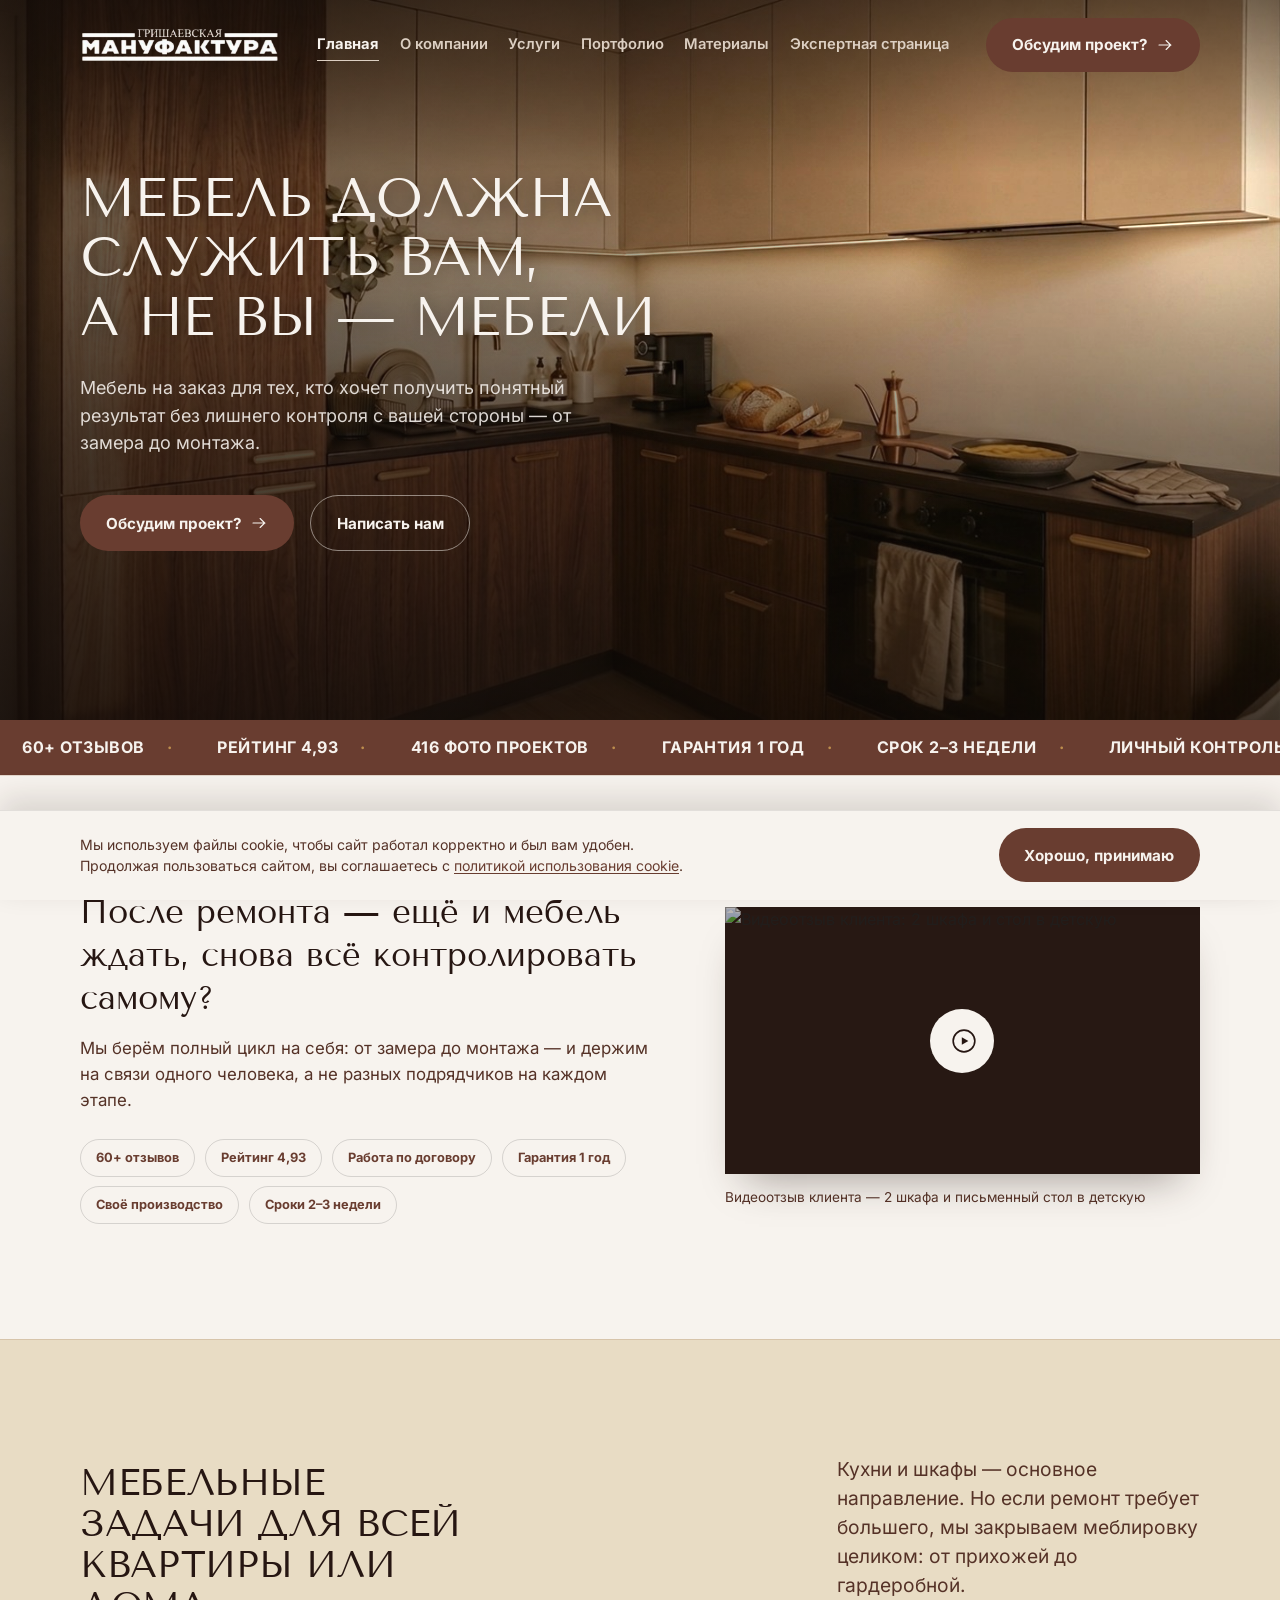
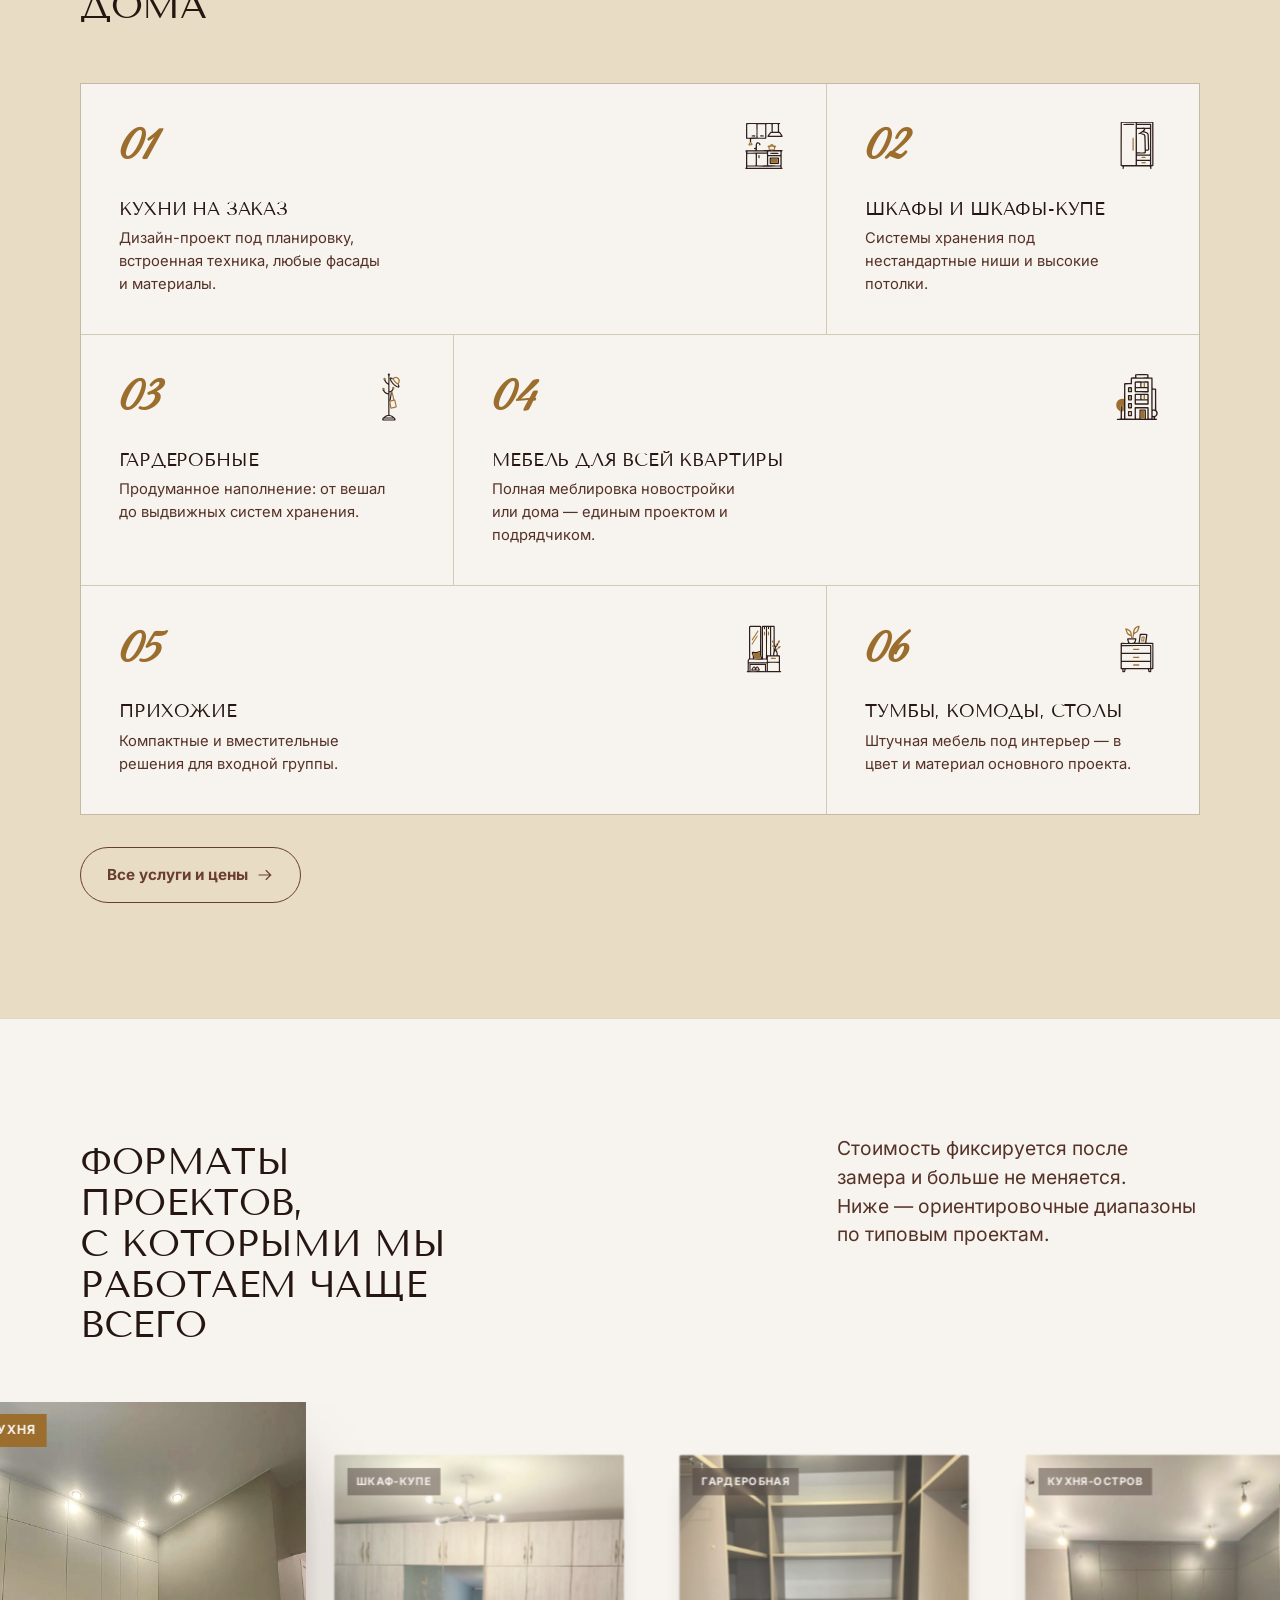
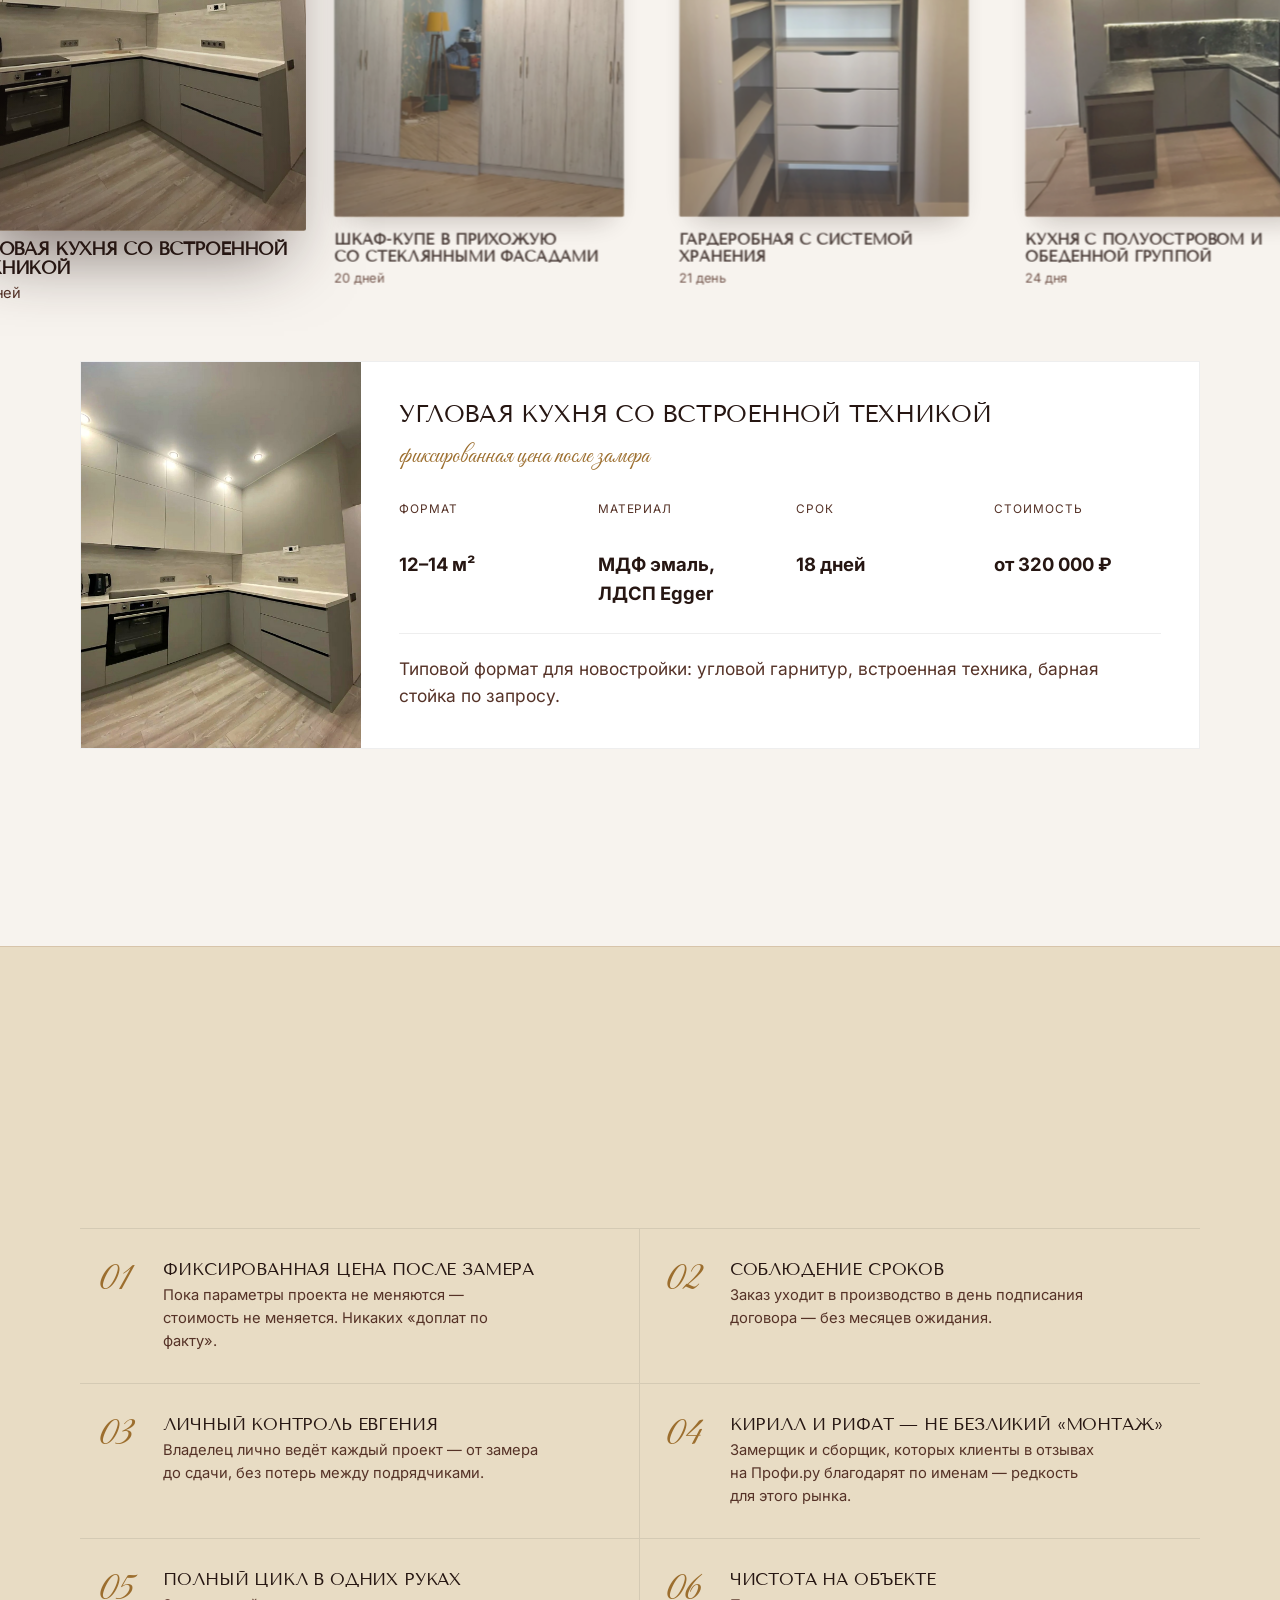
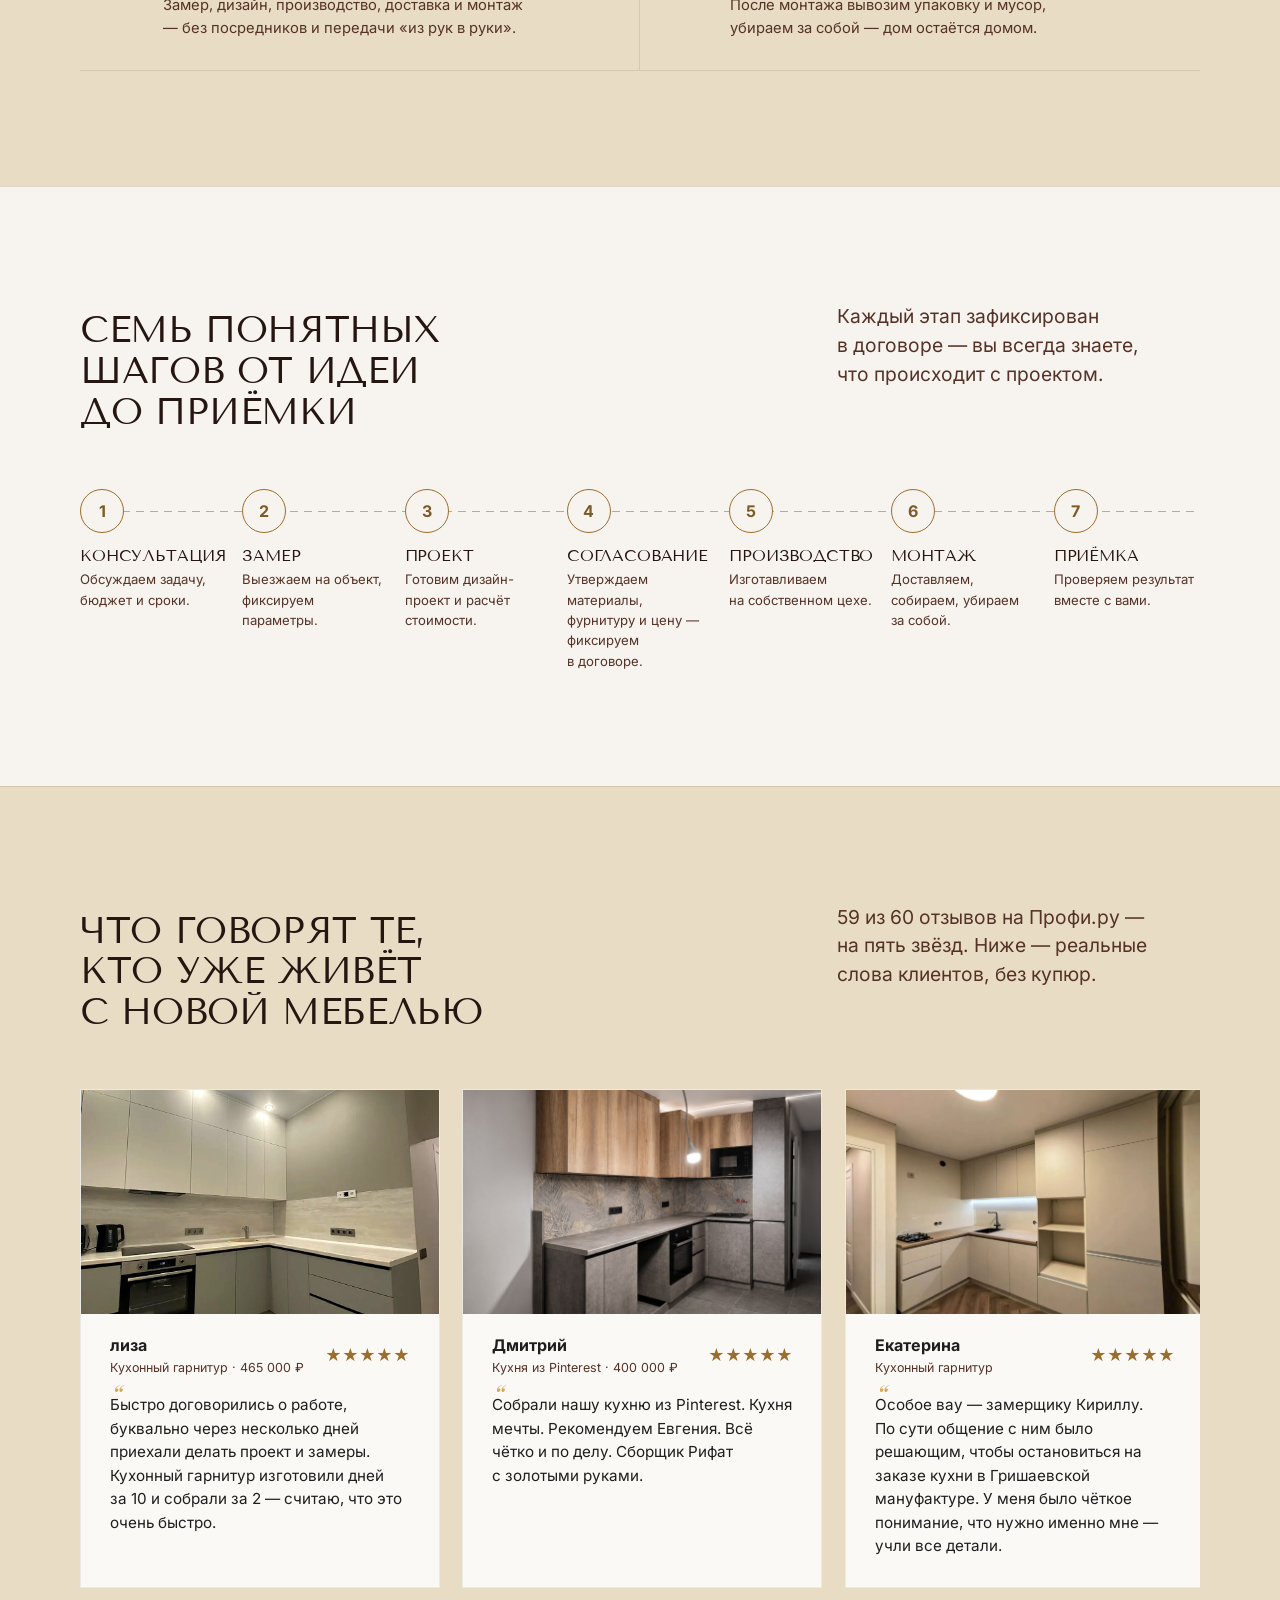
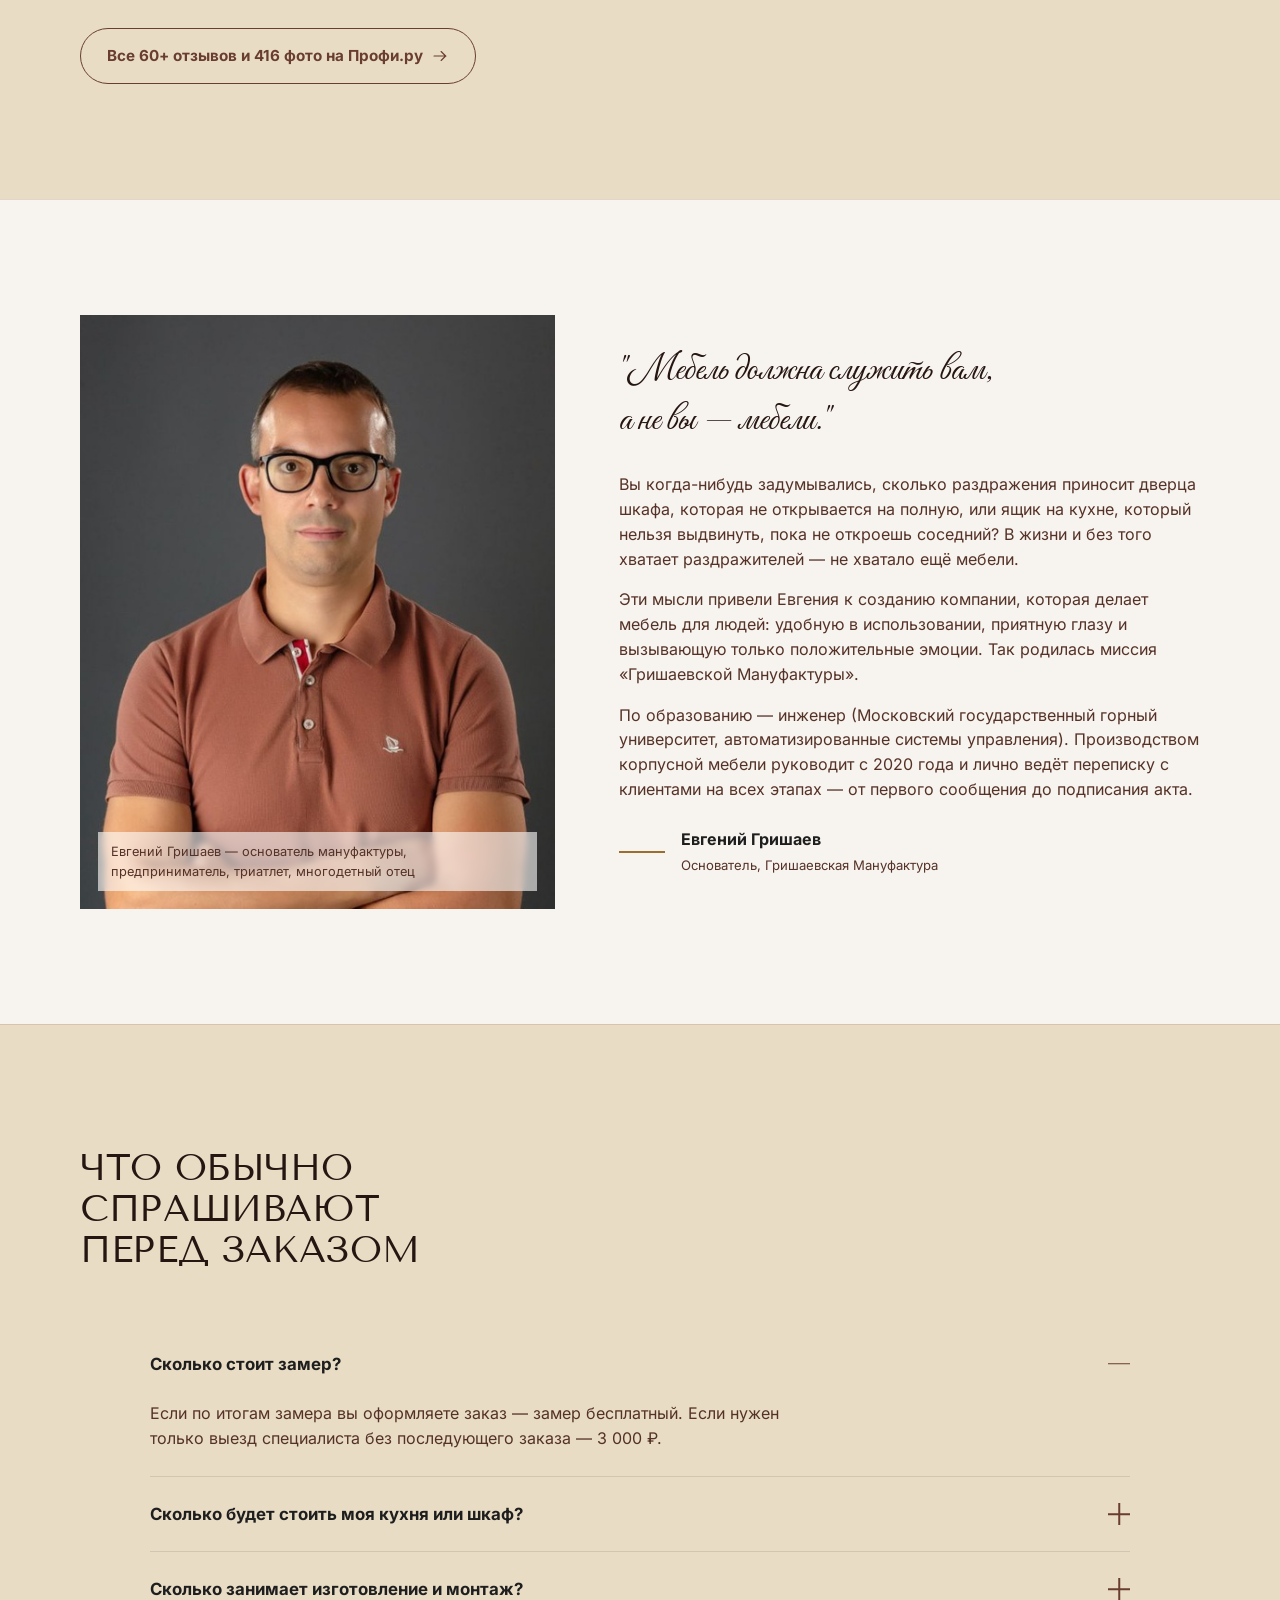
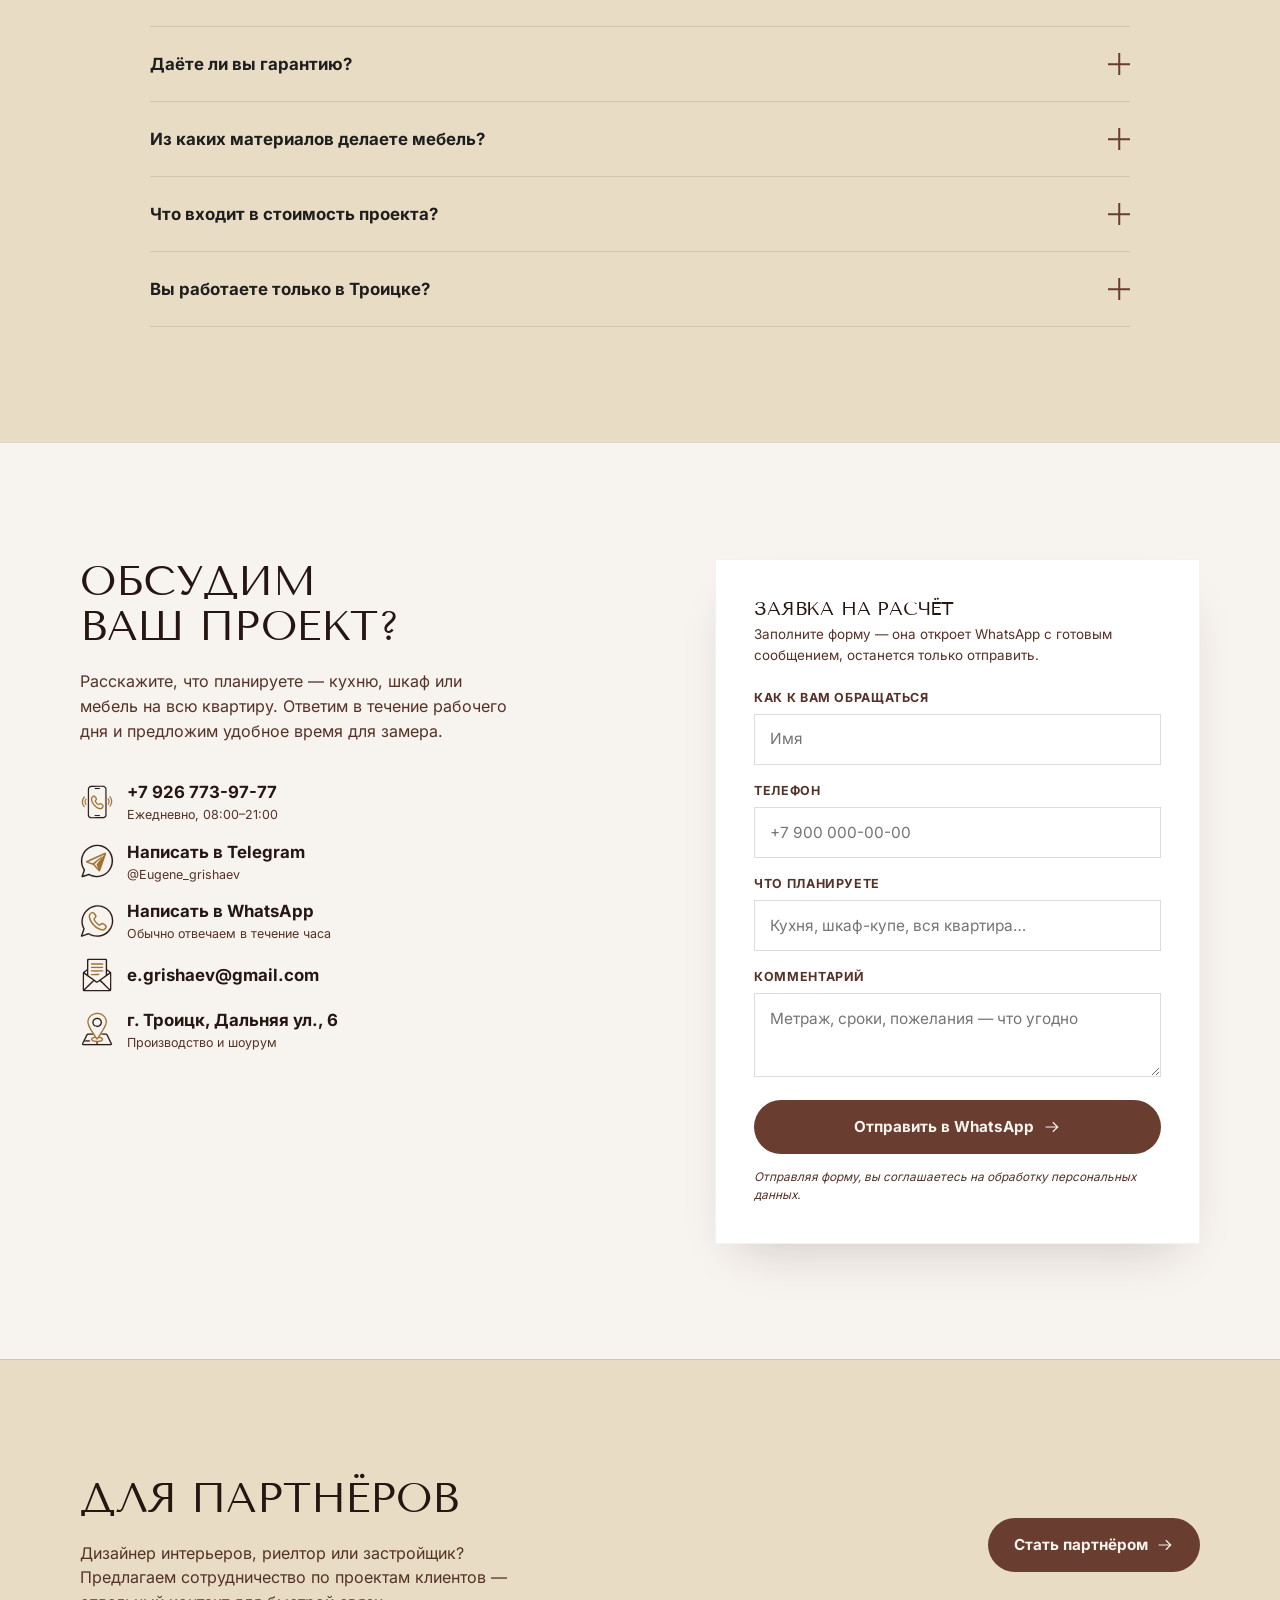
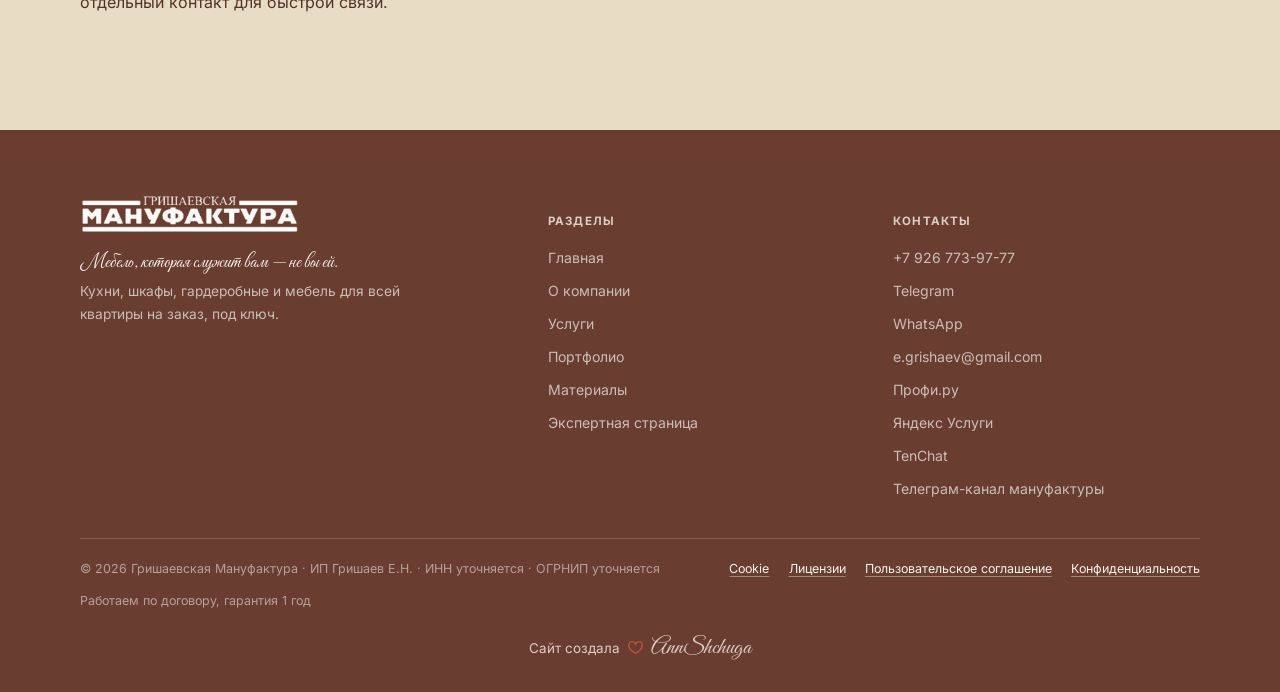
==== commit 8eac1ce8: "Fix stale tagline in OG image and meta description Both still said "Дом, в котором хорошо" — an old " ====
--- a/projects/grishaevskaya-manufaktura/index.html
+++ b/projects/grishaevskaya-manufaktura/index.html
@@ -4,16 +4,16 @@
 <meta charset="UTF-8">
 <meta name="viewport" content="width=device-width, initial-scale=1">
 <title>Гришаевская Мануфактура — кухни и шкафы на заказ</title>
-<meta name="description" content="Дом, в котором хорошо. Кухни и шкафы на заказ под ключ: замер, проект, производство, монтаж и уборка после установки. Работаем по договору, гарантия 1 год.">
+<meta name="description" content="Мебель должна служить вам, а не вы — мебели. Кухни и шкафы на заказ под ключ: замер, проект, производство, монтаж и уборка после установки. Работаем по договору, гарантия 1 год.">
 <meta property="og:title" content="Гришаевская Мануфактура — кухни и шкафы на заказ">
-<meta property="og:description" content="Дом, в котором хорошо. Кухни и шкафы на заказ под ключ: замер, проект, производство, монтаж и уборка после установки. Работаем по договору, гарантия 1 год.">
+<meta property="og:description" content="Мебель должна служить вам, а не вы — мебели. Кухни и шкафы на заказ под ключ: замер, проект, производство, монтаж и уборка после установки. Работаем по договору, гарантия 1 год.">
 <meta property="og:type" content="website">
 <meta property="og:image" content="assets/og-image.jpg">
 <meta property="og:image:width" content="1200">
 <meta property="og:image:height" content="630">
 <meta name="twitter:card" content="summary_large_image">
 <meta name="twitter:title" content="Гришаевская Мануфактура — кухни и шкафы на заказ">
-<meta name="twitter:description" content="Дом, в котором хорошо. Кухни и шкафы на заказ под ключ: замер, проект, производство, монтаж и уборка после установки. Работаем по договору, гарантия 1 год.">
+<meta name="twitter:description" content="Мебель должна служить вам, а не вы — мебели. Кухни и шкафы на заказ под ключ: замер, проект, производство, монтаж и уборка после установки. Работаем по договору, гарантия 1 год.">
 <meta name="twitter:image" content="assets/og-image.jpg">
 <link rel="icon" href="data:image/svg+xml,%3Csvg xmlns='http://www.w3.org/2000/svg' viewBox='0 0 32 32'%3E%3Crect width='32' height='32' fill='%23714E44'/%3E%3Ctext x='16' y='22' font-family='Georgia,serif' font-size='18' fill='%23F7F3EE' text-anchor='middle'%3EГМ%3C/text%3E%3C/svg%3E">
 <link rel="icon" href="assets/favicon-32.png" sizes="32x32" type="image/png">
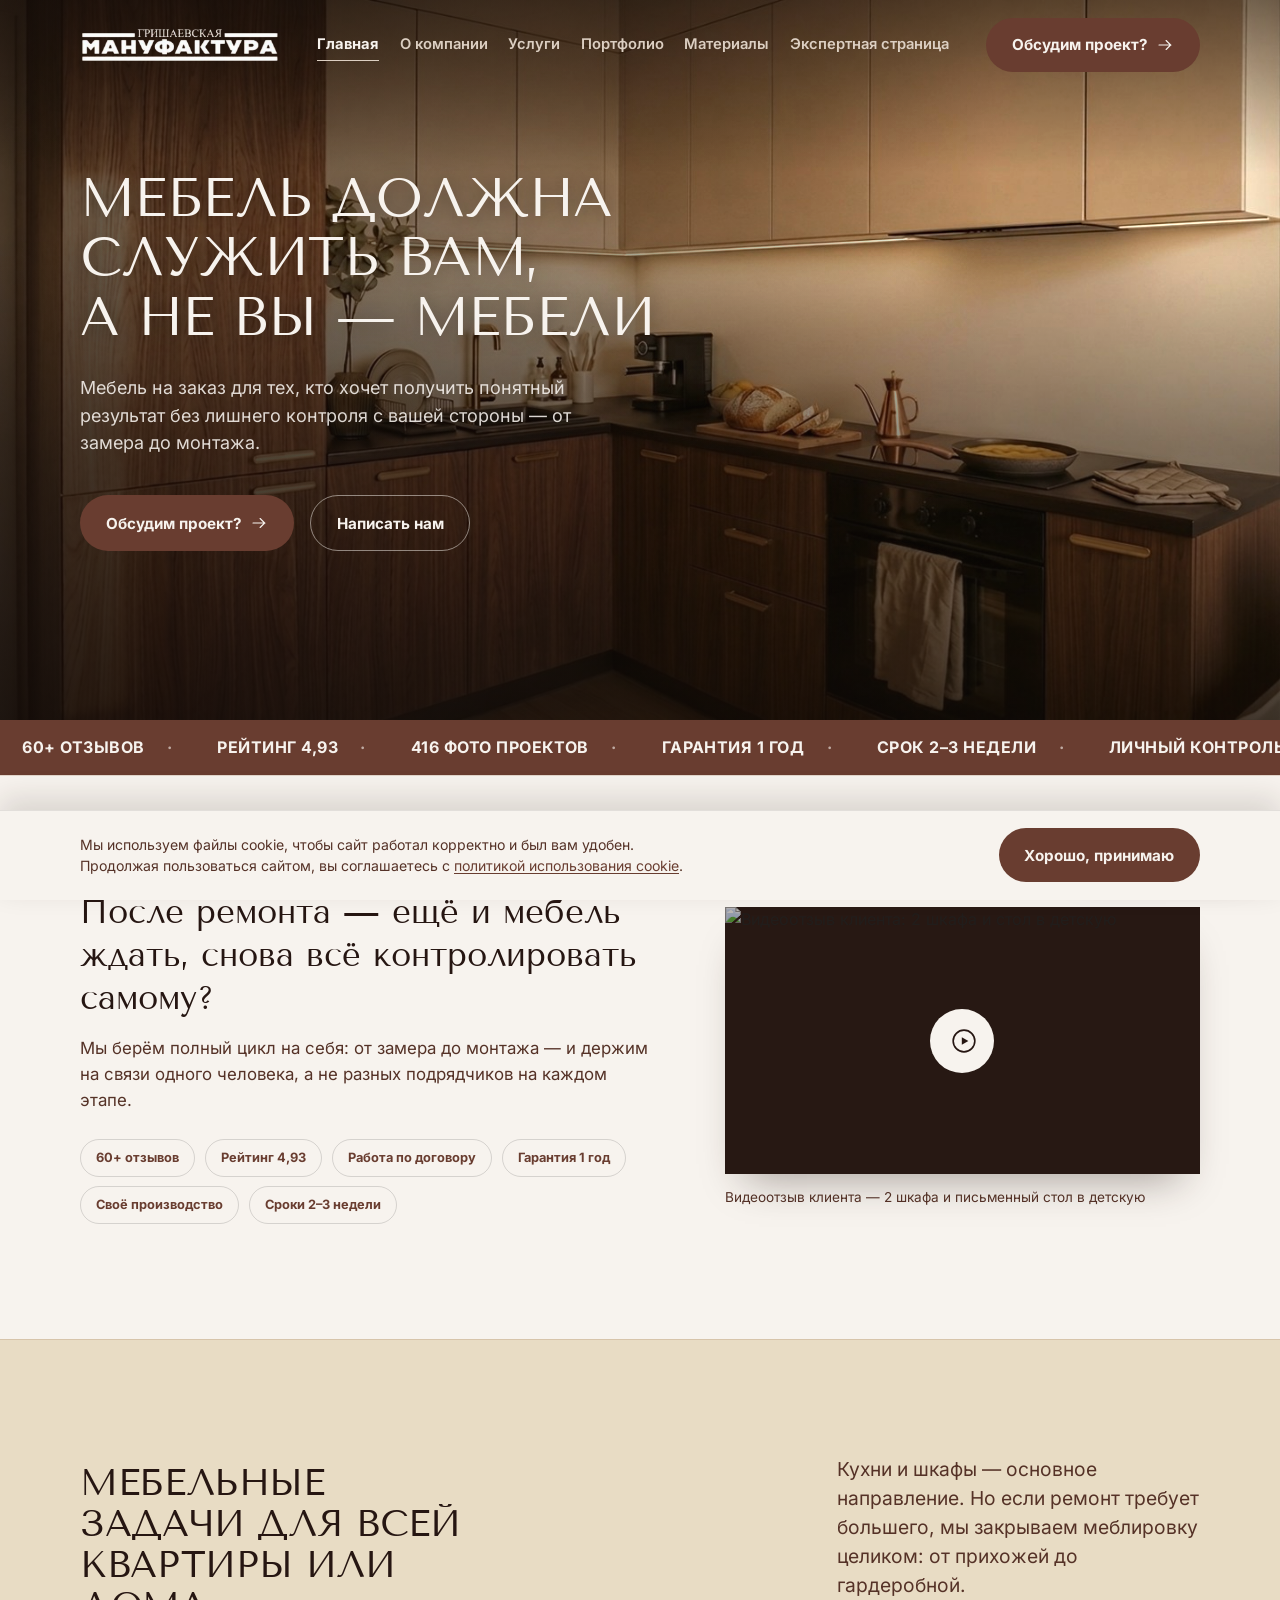
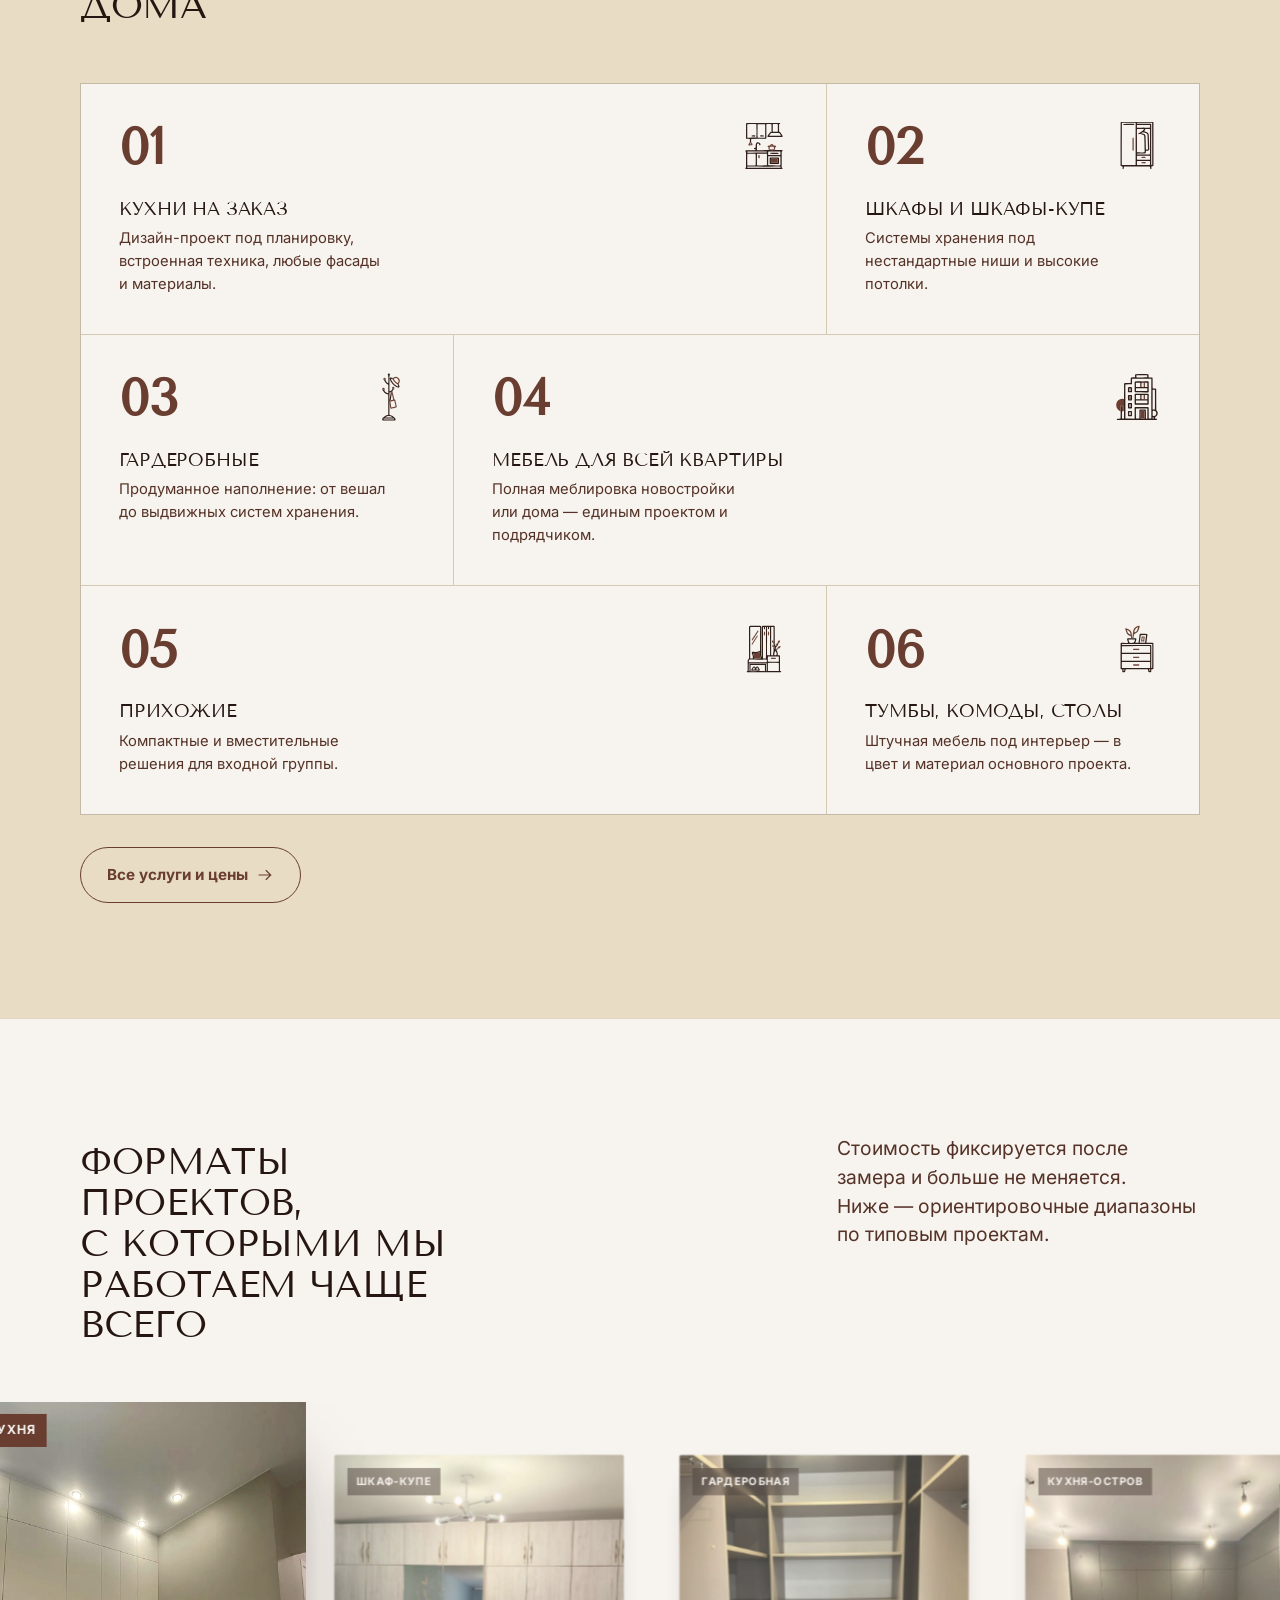
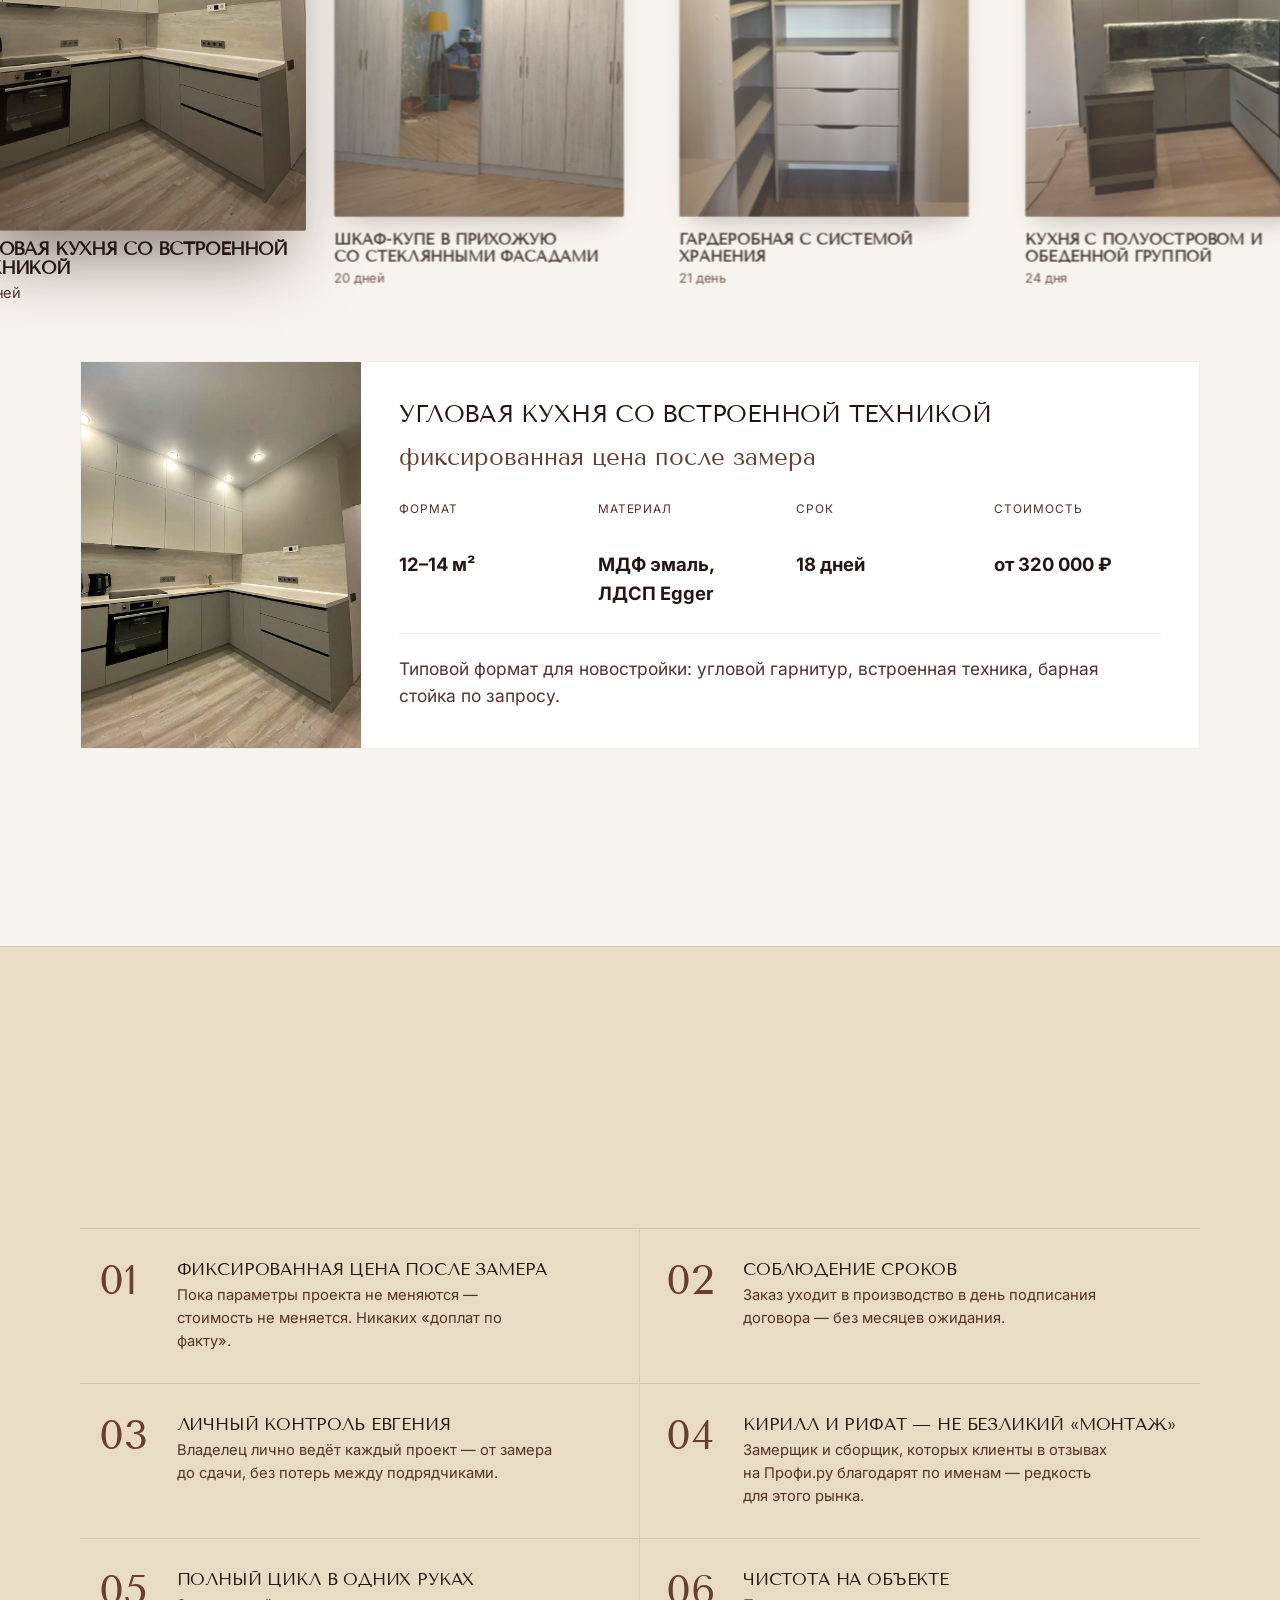
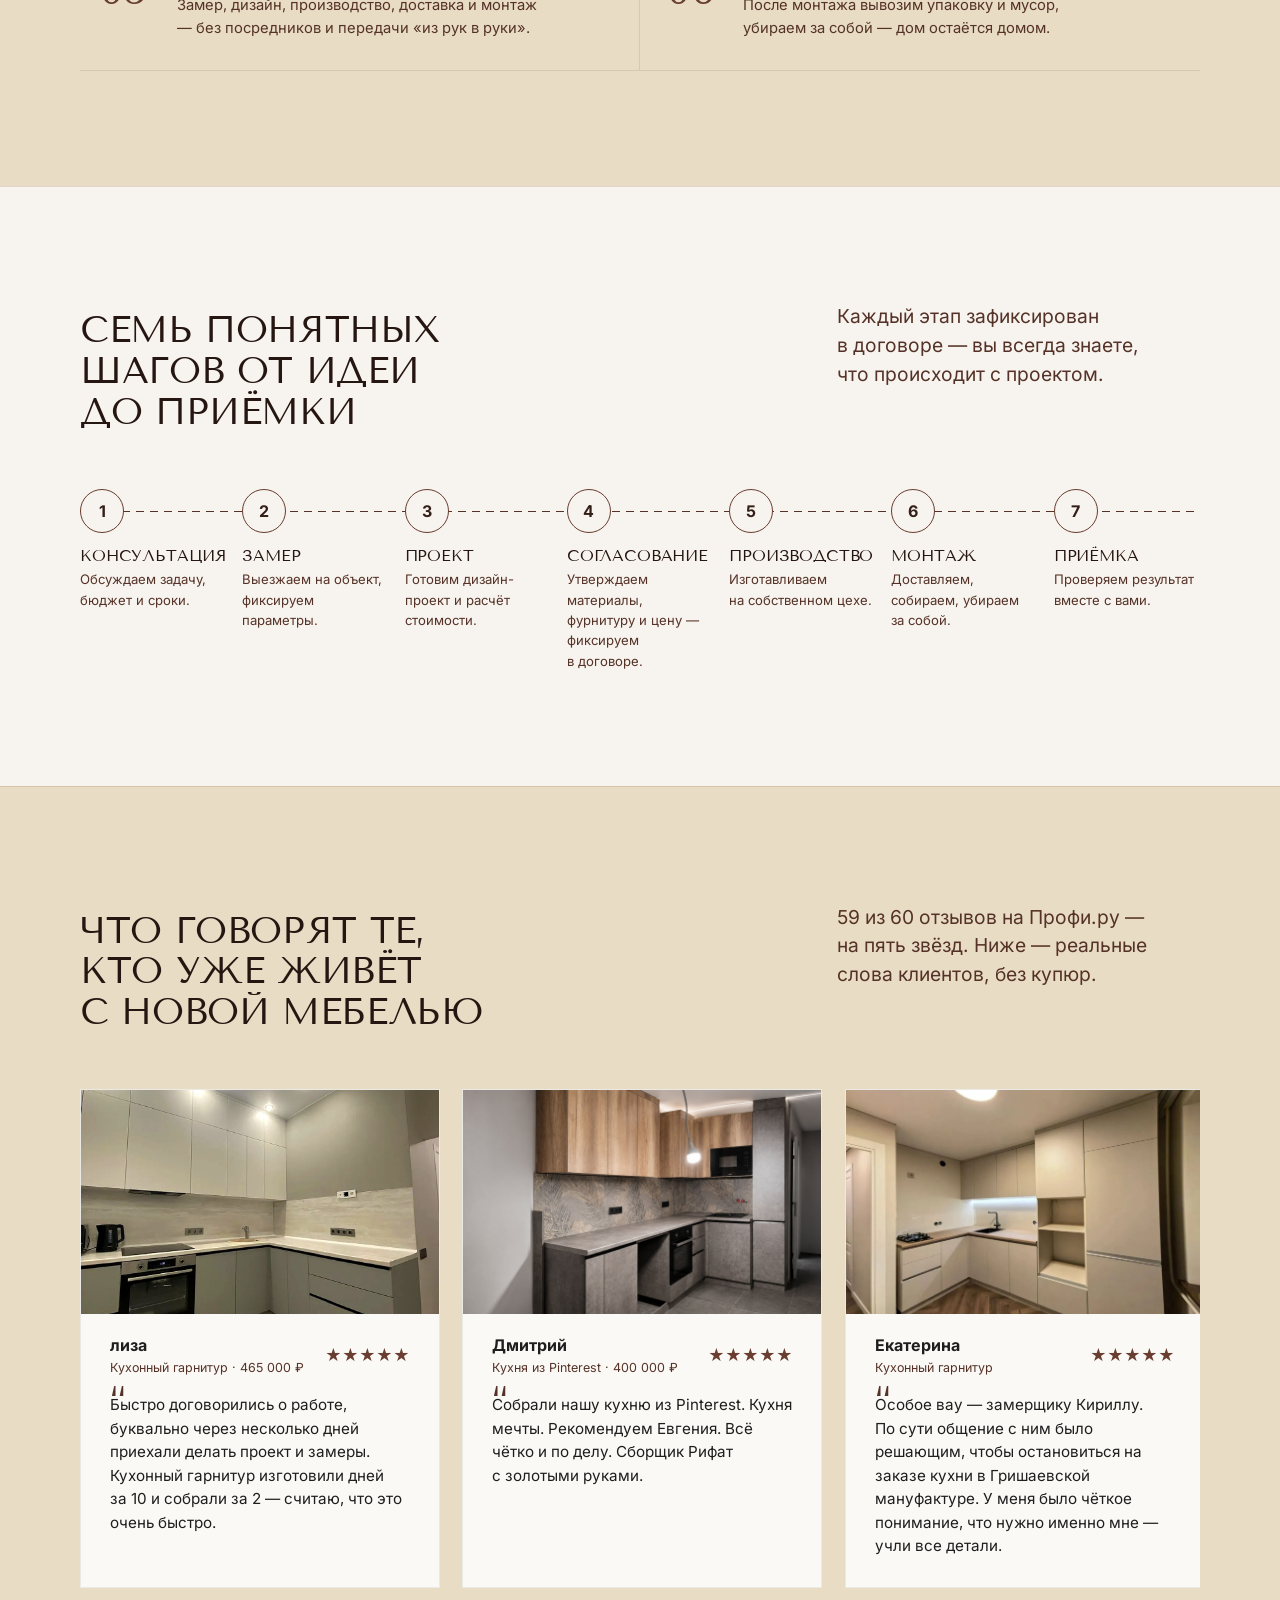
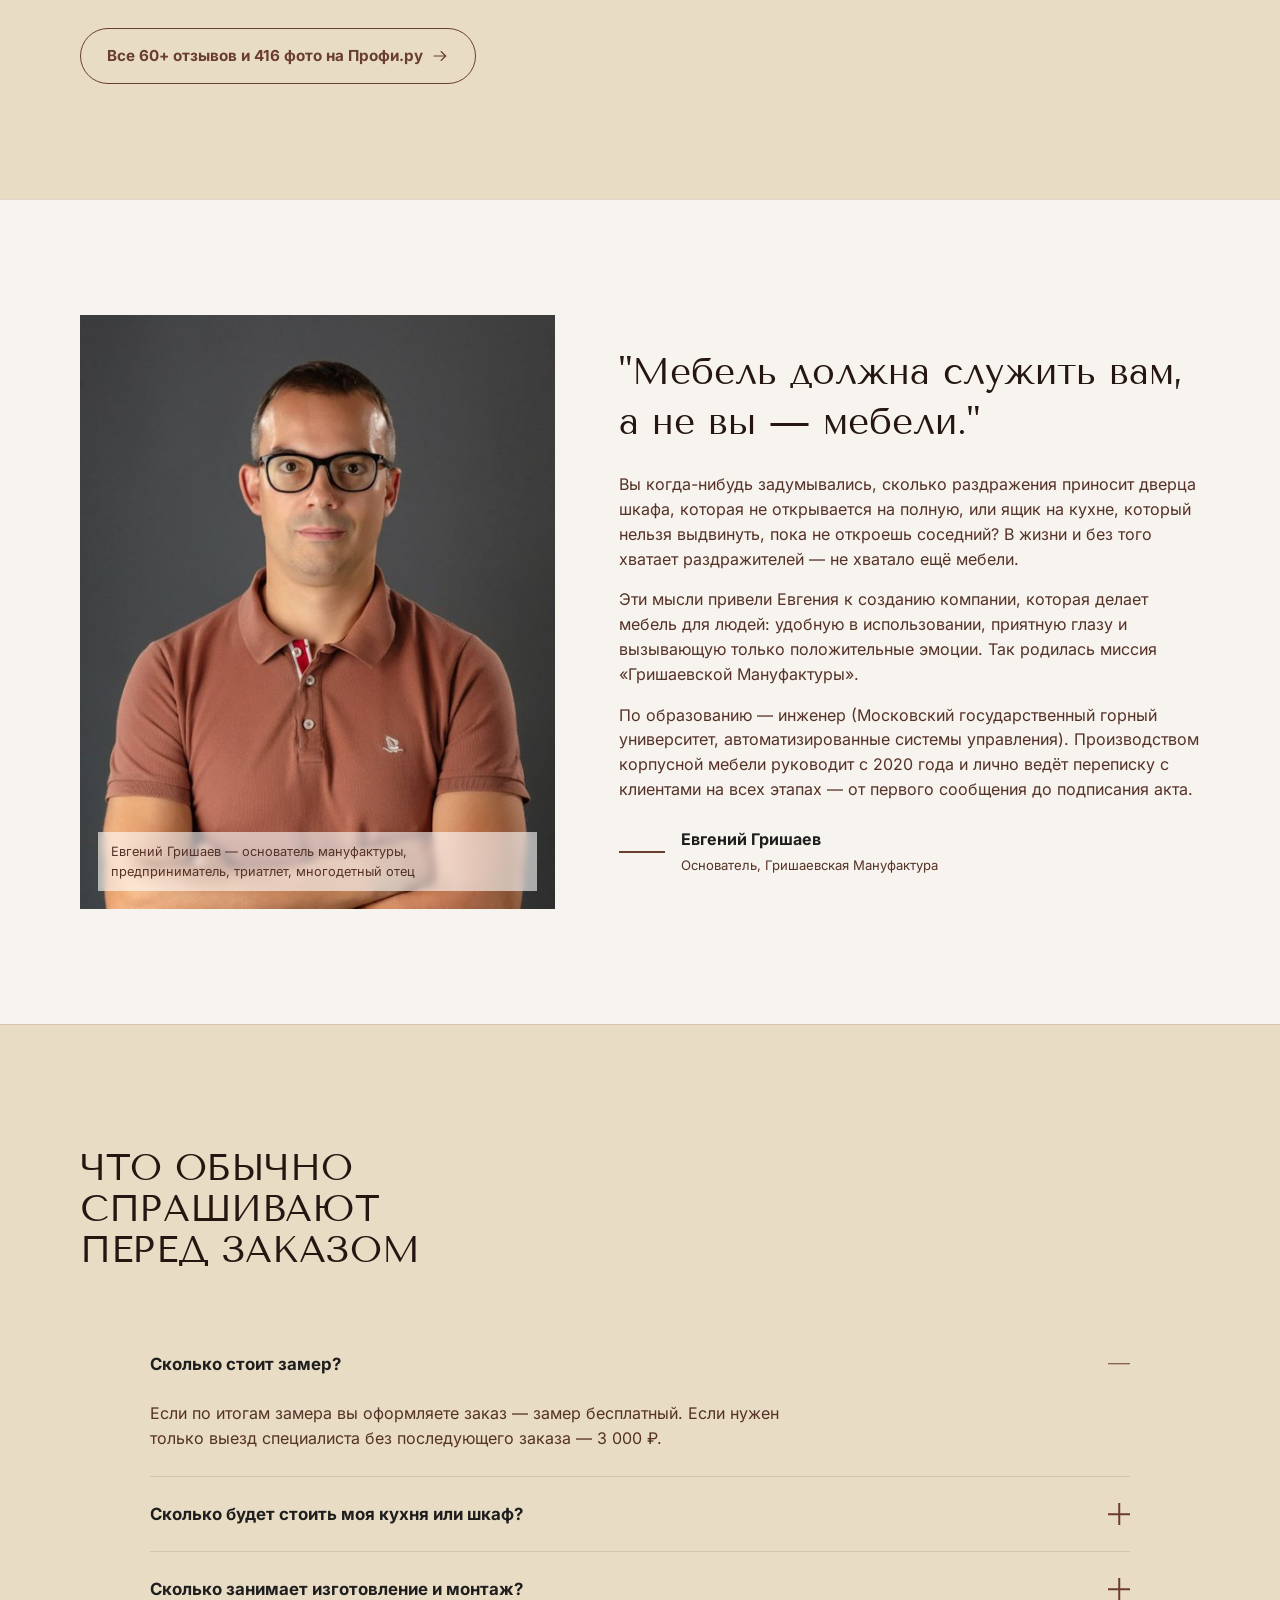
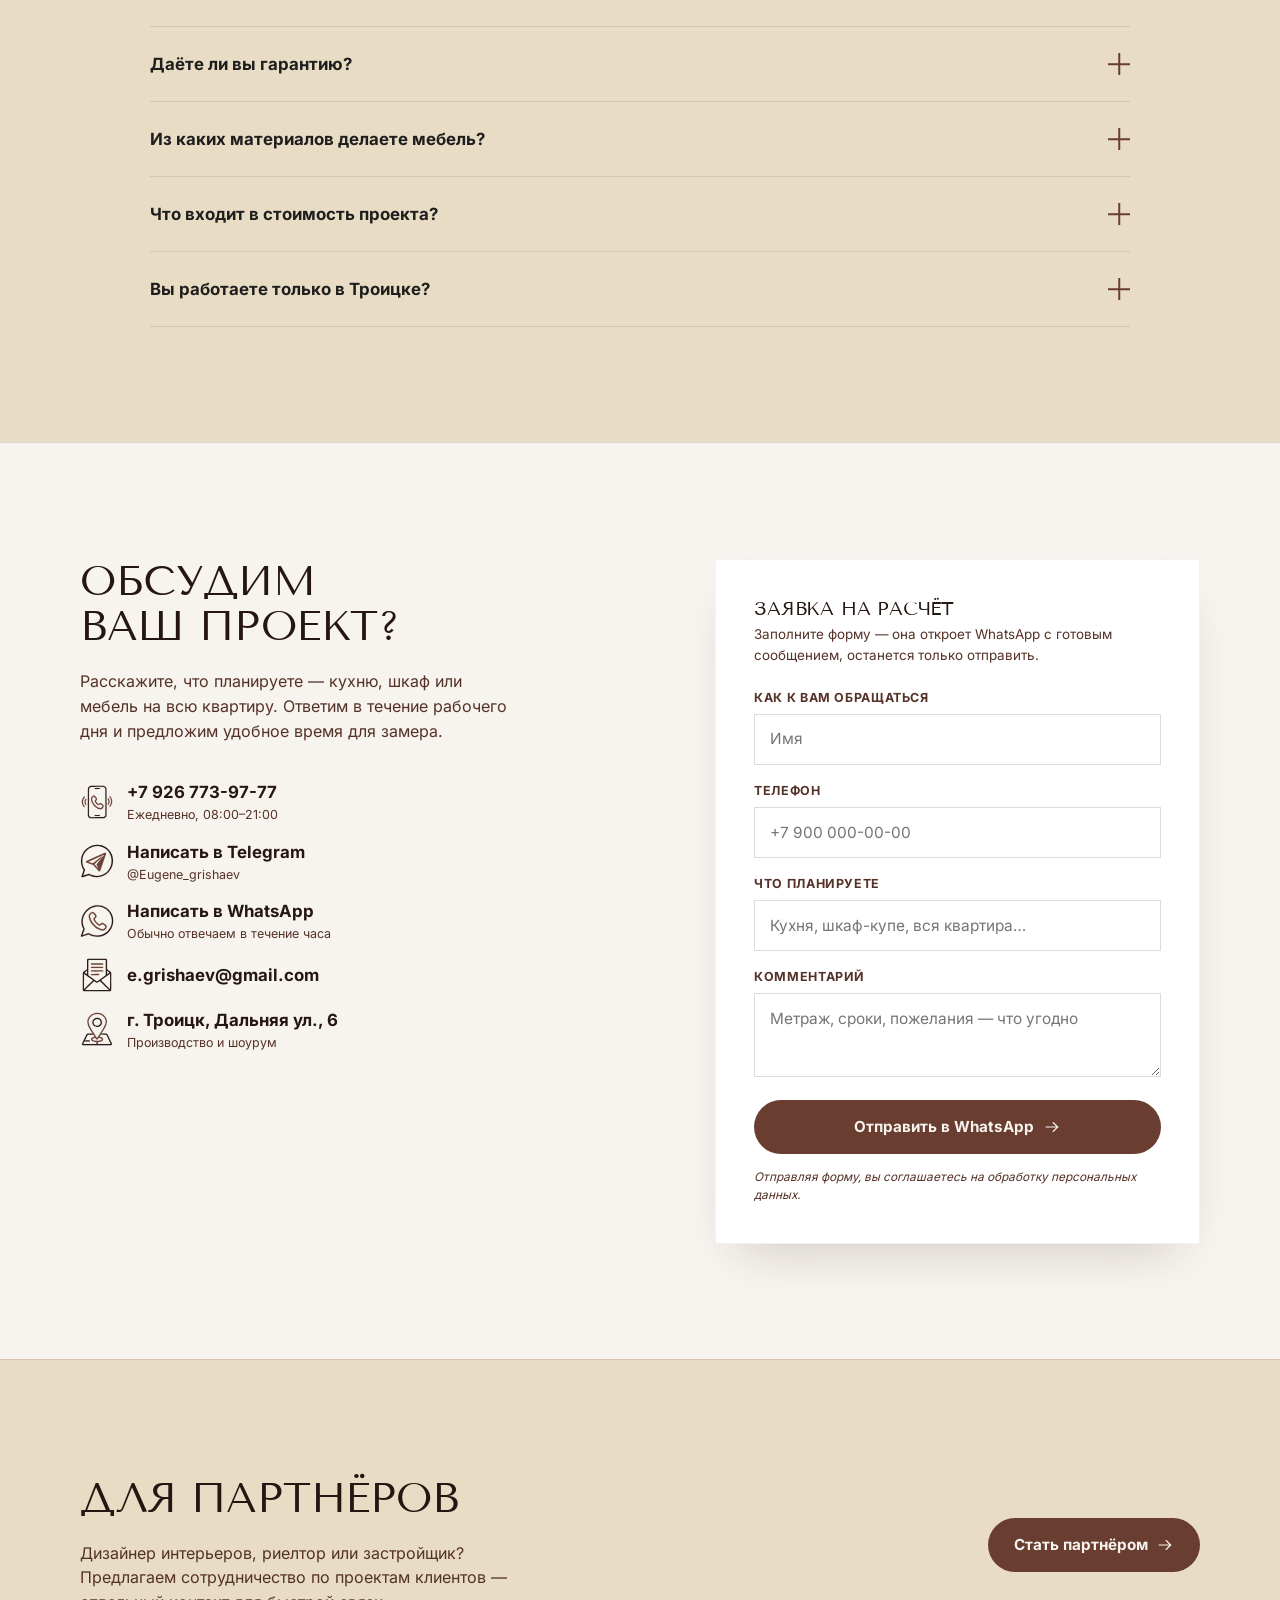
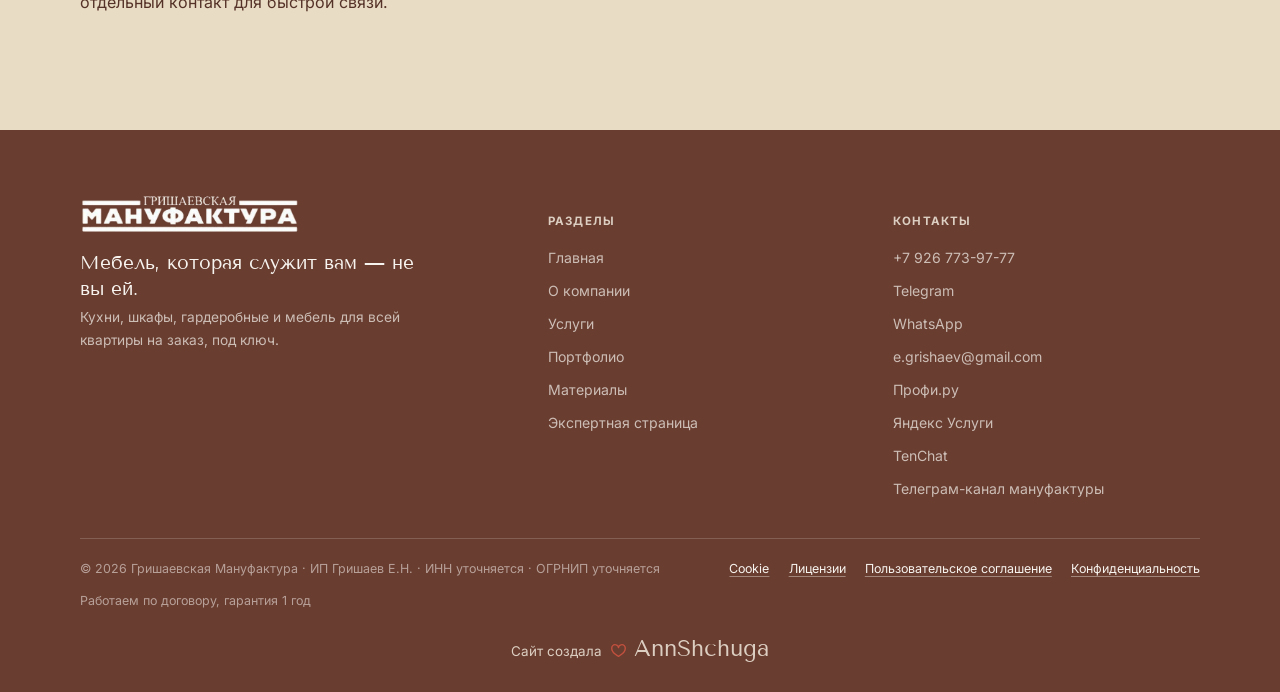
==== commit b7adf15b: "Align palette and type with the actual brand logo (walnut + white only) The client's actual logo is " ====
--- a/projects/grishaevskaya-manufaktura/index.html
+++ b/projects/grishaevskaya-manufaktura/index.html
@@ -36,53 +36,53 @@
   </symbol>
   <symbol id="icon-phone" viewBox="0 0 24 24" fill="none" stroke="currentColor" stroke-width="1.5" stroke-linecap="round" stroke-linejoin="round">
     <path d="M6.6 3h3l1.4 4.4-2.3 1.9a13.2 13.2 0 0 0 6 6l1.9-2.3L21 17.4v3a1.8 1.8 0 0 1-2 1.8C10.4 21.3 4.7 15.6 2.2 7.1A1.8 1.8 0 0 1 4 5z"/>
-    <path stroke="var(--brass)" d="M15.5 2.5a7 7 0 0 1 5 5"/>
-    <path stroke="var(--brass)" d="M15.5 6a3.6 3.6 0 0 1 2.6 2.6"/>
+    <path stroke="var(--walnut)" d="M15.5 2.5a7 7 0 0 1 5 5"/>
+    <path stroke="var(--walnut)" d="M15.5 6a3.6 3.6 0 0 1 2.6 2.6"/>
   </symbol>
   <symbol id="icon-chat" viewBox="0 0 24 24" fill="none" stroke="currentColor" stroke-width="1.5" stroke-linecap="round" stroke-linejoin="round">
     <path d="M21 12.2a8.5 8.5 0 1 1-3.6-6.9L21 4l-1.1 4A8.4 8.4 0 0 1 21 12.2Z"/>
-    <path stroke="var(--brass)" fill="var(--brass)" stroke-width="1.1" d="M9 9.6a3 3 0 1 0 2.3 5L14 15l-.8-2.6a3 3 0 0 0-4.2-2.8Z"/>
+    <path stroke="var(--walnut)" fill="var(--walnut)" stroke-width="1.1" d="M9 9.6a3 3 0 1 0 2.3 5L14 15l-.8-2.6a3 3 0 0 0-4.2-2.8Z"/>
   </symbol>
   <symbol id="icon-send" viewBox="0 0 24 24" fill="none" stroke="currentColor" stroke-width="1.5" stroke-linecap="round" stroke-linejoin="round">
     <circle cx="12" cy="12" r="9.5"/>
-    <path stroke="var(--brass)" fill="var(--brass)" stroke-width="1.1" d="M7.5 12.2 17 7.4l-3.3 9.4-2-3.1-3.6-1Z"/>
+    <path stroke="var(--walnut)" fill="var(--walnut)" stroke-width="1.1" d="M7.5 12.2 17 7.4l-3.3 9.4-2-3.1-3.6-1Z"/>
   </symbol>
   <symbol id="icon-mail" viewBox="0 0 24 24" fill="none" stroke="currentColor" stroke-width="1.5" stroke-linecap="round" stroke-linejoin="round">
     <rect x="3" y="5.5" width="18" height="13" rx="1"/><path d="M3.5 6.5l8.5 6.5 8.5-6.5"/>
-    <path stroke="var(--brass)" d="M7.5 14.5h4M7.5 16.7h6"/>
+    <path stroke="var(--walnut)" d="M7.5 14.5h4M7.5 16.7h6"/>
   </symbol>
   <symbol id="icon-pin" viewBox="0 0 24 24" fill="none" stroke="currentColor" stroke-width="1.5" stroke-linecap="round" stroke-linejoin="round">
-    <path d="M12 22s7-6.7 7-12.6A7 7 0 0 0 5 9.4C5 15.3 12 22 12 22Z"/><circle stroke="var(--brass)" cx="12" cy="9.4" r="2.4"/>
+    <path d="M12 22s7-6.7 7-12.6A7 7 0 0 0 5 9.4C5 15.3 12 22 12 22Z"/><circle stroke="var(--walnut)" cx="12" cy="9.4" r="2.4"/>
   </symbol>
   <symbol id="detail-phone" viewBox="8.0 23.6 213.9 227.0"><g><path fill="#261612" fill-opacity="0.965" stroke="#261612" stroke-width="0.5" stroke-opacity="0.965" d="M 178.32,48.72 c 0.31,45.59 0.46,91.18 0.44,136.78 c -0.28,12.67 -0.31,25.33 -0.09,38 c -0.02,1.25 -0.14,2.48 -0.37,3.71 c -0.99,9.7 -7.89,15.22 -16.82,17.65 c -27.53,1.05 -55.4,0.42 -82.98,0.45 c -12.51,0.69 -23.43,-5.52 -24.61,-18.81 c 0,-58.33 0.04,-116.67 0.1,-175 c 0.64,-13.08 10.02,-20.91 22.5,-22.48 c 26.67,-0.28 53.35,-0.28 80.02,-0.02 c 10.6,1.18 20.44,8.68 21.81,19.72 Z M 62.29,48.04 c -0.53,1.84 -0.83,3.72 -0.91,5.64 c -0.57,56.15 0.08,112.63 -0.24,168.82 c -0.01,2.25 0.38,4.43 1.18,6.53 c 2.82,5.99 7.54,9.03 14.18,9.11 c 27,-0.05 54,-0.1 81,-0.17 c 8.44,-0.25 13.27,-7.59 13.42,-15.47 c 0,-56.67 0,-113.33 0,-170 c 0.05,-10.82 -9.28,-17.04 -19.42,-16.46 c -24.99,0.25 -49.97,0.34 -74.96,0.28 c -7.09,1.04 -11.84,4.94 -14.25,11.72 Z M 99.12,46.97 c 0.25,-2.1 1.43,-3.33 3.55,-3.68 c 9.27,-0.23 18.56,-0.33 27.84,-0.29 c 5.51,0.04 6,7.15 0.83,7.72 c -9.3,-0.04 -18.6,-0.13 -27.9,-0.26 c -2.44,0.06 -3.88,-1.1 -4.32,-3.49 Z"/></g>
-<g><path fill="var(--brass)" fill-opacity="0.965" stroke="var(--brass)" stroke-width="0.5" stroke-opacity="0.965" d="M 74.04,118 c -0.24,-12.92 15.21,-29.5 27.91,-21.28 c 9.13,9.27 21.03,21.15 6.67,32.29 c -0.73,0.95 -0.81,1.97 -0.25,3.03 c 3.54,6.18 9.95,14.47 16.25,17.9 c 5.1,0.91 8.98,-11.41 19.29,-4.15 c 7.06,5.2 18.7,12.43 15.23,22.84 c -3.92,12.61 -15.42,20.2 -28.62,16.23 c -27.92,-7.72 -53.09,-38.52 -56.48,-66.86 Z M 82.24,118 c 1.56,14.27 10.13,28.31 19.48,38.95 c 9.03,9.84 34.34,30.32 46.33,15.6 c 8.21,-9.24 -0.97,-13.93 -7.52,-19.51 c -4.06,-3.65 -7.9,2.87 -11.19,4.65 c -10.32,4.65 -24.46,-14.98 -28.73,-22.71 c -3.34,-7.05 1.78,-10.35 5.55,-15.36 c 3.2,-4.26 -6.64,-12.94 -8.94,-16.31 c -6.99,-3.94 -15.26,8.34 -14.98,14.69 Z"/></g>
-<g><path fill="var(--brass)" fill-opacity="0.957" stroke="var(--brass)" stroke-width="0.5" stroke-opacity="0.957" d="M 208.82,139.13 c 0.36,-4.05 0.37,-8.1 0.02,-12.15 c -1.31,-8.58 -4.89,-16.1 -10.72,-22.54 c -3.09,-4.69 3.38,-8.56 6.82,-3.87 c 16.44,18.85 15.7,50.09 -1.91,67.84 c -3.29,1.83 -7.13,-1.38 -5.23,-5.07 c 5.55,-7.82 9.41,-14.54 11.02,-24.21 Z M 13.38,136 c 0.59,-11.96 4.65,-22.6 12.18,-31.92 c 3.19,-5.15 10.71,-3.58 8.41,2.38 c -14.03,14.84 -16.92,35.34 -5.91,52.99 c 2.44,3.03 11.48,12.13 1.46,12.47 c -8.25,-3.37 -17.5,-26.81 -16.14,-35.92 Z M 185.81,150.99 c 0.27,-2.72 3.62,-5.5 4.35,-8.44 c 3.34,-9.75 1.18,-17.64 -4.02,-26.08 c 0.08,-5.53 5.6,-4.94 8.08,-1.11 c 7.77,11.66 6.86,27.6 -1.71,38.6 c -2.68,2.59 -6.73,0.94 -6.7,-2.97 Z M 31.79,137 c -0.27,-7.25 1.8,-13.74 6.21,-19.48 c 2.49,-3.71 8.02,-3.34 7.35,1.81 c -5.4,8.61 -8.08,13.99 -5.11,24.75 c 0.82,4.25 9.51,11.18 2.23,13.72 c -7.2,0.18 -11.16,-15.18 -10.68,-20.8 Z"/></g>
+<g><path fill="var(--walnut)" fill-opacity="0.965" stroke="var(--walnut)" stroke-width="0.5" stroke-opacity="0.965" d="M 74.04,118 c -0.24,-12.92 15.21,-29.5 27.91,-21.28 c 9.13,9.27 21.03,21.15 6.67,32.29 c -0.73,0.95 -0.81,1.97 -0.25,3.03 c 3.54,6.18 9.95,14.47 16.25,17.9 c 5.1,0.91 8.98,-11.41 19.29,-4.15 c 7.06,5.2 18.7,12.43 15.23,22.84 c -3.92,12.61 -15.42,20.2 -28.62,16.23 c -27.92,-7.72 -53.09,-38.52 -56.48,-66.86 Z M 82.24,118 c 1.56,14.27 10.13,28.31 19.48,38.95 c 9.03,9.84 34.34,30.32 46.33,15.6 c 8.21,-9.24 -0.97,-13.93 -7.52,-19.51 c -4.06,-3.65 -7.9,2.87 -11.19,4.65 c -10.32,4.65 -24.46,-14.98 -28.73,-22.71 c -3.34,-7.05 1.78,-10.35 5.55,-15.36 c 3.2,-4.26 -6.64,-12.94 -8.94,-16.31 c -6.99,-3.94 -15.26,8.34 -14.98,14.69 Z"/></g>
+<g><path fill="var(--walnut)" fill-opacity="0.957" stroke="var(--walnut)" stroke-width="0.5" stroke-opacity="0.957" d="M 208.82,139.13 c 0.36,-4.05 0.37,-8.1 0.02,-12.15 c -1.31,-8.58 -4.89,-16.1 -10.72,-22.54 c -3.09,-4.69 3.38,-8.56 6.82,-3.87 c 16.44,18.85 15.7,50.09 -1.91,67.84 c -3.29,1.83 -7.13,-1.38 -5.23,-5.07 c 5.55,-7.82 9.41,-14.54 11.02,-24.21 Z M 13.38,136 c 0.59,-11.96 4.65,-22.6 12.18,-31.92 c 3.19,-5.15 10.71,-3.58 8.41,2.38 c -14.03,14.84 -16.92,35.34 -5.91,52.99 c 2.44,3.03 11.48,12.13 1.46,12.47 c -8.25,-3.37 -17.5,-26.81 -16.14,-35.92 Z M 185.81,150.99 c 0.27,-2.72 3.62,-5.5 4.35,-8.44 c 3.34,-9.75 1.18,-17.64 -4.02,-26.08 c 0.08,-5.53 5.6,-4.94 8.08,-1.11 c 7.77,11.66 6.86,27.6 -1.71,38.6 c -2.68,2.59 -6.73,0.94 -6.7,-2.97 Z M 31.79,137 c -0.27,-7.25 1.8,-13.74 6.21,-19.48 c 2.49,-3.71 8.02,-3.34 7.35,1.81 c -5.4,8.61 -8.08,13.99 -5.11,24.75 c 0.82,4.25 9.51,11.18 2.23,13.72 c -7.2,0.18 -11.16,-15.18 -10.68,-20.8 Z"/></g>
 <g><path fill="#261612" fill-opacity="0.075" stroke="#261612" stroke-width="0.5" stroke-opacity="0.075" d="M 62.29,48.04 c 0.78,0.05 1.09,0.49 0.94,1.32 c -0.26,7.13 1.31,15.95 1.15,23.21 c -0.39,1.49 -1.12,0.84 -2.07,1.8 c -0.92,3.57 1.85,17.05 2.02,22.19 c 0.35,1.89 -0.89,1.94 -2.04,2.83 c -0.21,2.07 -0.2,4.14 0.01,6.21 c 1.28,0.88 2.36,0.94 2.09,2.92 c -0.38,3.36 0.53,20.14 -0.64,21.9 c -2.51,1.51 -0.15,2.5 0.5,4.02 c 0.06,2.75 -0.22,5.46 -0.85,8.12 c 1.23,5.74 0.7,11.09 0.89,16.94 c -0.43,1.94 -2.16,0.76 -2.22,2.82 c 0.23,6.55 3.14,26.75 0.94,31.38 c -0.92,4.82 -0.32,10.41 -0.67,14.98 c 0.62,0.56 1.08,1.21 1.39,1.96 c -0.48,4.53 1.32,14.83 -1.41,18.39 c -0.8,-2.1 -1.19,-4.28 -1.18,-6.53 c 0.32,-56.19 -0.33,-112.67 0.24,-168.82 c 0.08,-1.92 0.38,-3.8 0.91,-5.64 Z"/></g>
 <g><path fill="#261612" fill-opacity="0.933" stroke="#261612" stroke-width="0.5" stroke-opacity="0.933" d="M 98.08,227.04 c 0.25,-2.01 1.39,-3.11 3.4,-3.28 c 9.61,-0.16 19.22,-0.27 28.83,-0.33 c 5.92,-0.5 6.43,7.1 1.16,7.3 c -10.16,0.18 -20.32,0.1 -30.48,-0.25 c -1.76,-0.46 -2.74,-1.61 -2.91,-3.44 Z"/></g>
-<g><path fill="var(--brass)" fill-opacity="0.114" stroke="var(--brass)" stroke-width="0.5" stroke-opacity="0.114" d="M 178.32,48.72 c 0.9,0.23 1.37,0.8 1.4,1.72 c -0.06,8.35 -0.08,16.7 -0.06,25.05 c 0.24,1.67 0.46,3.35 0.65,5.02 c 0,8.99 -0.03,17.98 -0.09,26.97 c 0.42,0.98 0.73,2 0.94,3.04 c -0.44,0.62 -0.74,1.3 -0.9,2.03 c 0.03,4.97 0.02,9.94 -0.01,14.91 c 0.08,0.74 0.3,1.43 0.64,2.09 c -0.29,0.64 -0.5,1.31 -0.62,2 c 0.01,22.33 0.03,44.66 0.07,66.98 c -0.36,1.98 -0.6,3.96 -0.71,5.97 c -0.15,7.24 0.51,14.59 -0.01,21.81 c -0.3,0.48 -0.74,0.78 -1.32,0.9 c 0.23,-1.23 0.35,-2.46 0.37,-3.71 c -0.22,-12.67 -0.19,-25.33 0.09,-38 c 0.02,-45.6 -0.13,-91.19 -0.44,-136.78 Z"/></g>
-<g><path fill="var(--brass)" fill-opacity="0.129" stroke="var(--brass)" stroke-width="0.5" stroke-opacity="0.129" d="M 208.84,126.98 c 0.35,4.05 0.34,8.1 -0.02,12.15 c -1.44,-1.68 -1.29,-6.46 -0.73,-8.57 c 0.26,-0.74 -0.94,-3.99 0.75,-3.58 Z"/></g></symbol>
+<g><path fill="var(--walnut)" fill-opacity="0.114" stroke="var(--walnut)" stroke-width="0.5" stroke-opacity="0.114" d="M 178.32,48.72 c 0.9,0.23 1.37,0.8 1.4,1.72 c -0.06,8.35 -0.08,16.7 -0.06,25.05 c 0.24,1.67 0.46,3.35 0.65,5.02 c 0,8.99 -0.03,17.98 -0.09,26.97 c 0.42,0.98 0.73,2 0.94,3.04 c -0.44,0.62 -0.74,1.3 -0.9,2.03 c 0.03,4.97 0.02,9.94 -0.01,14.91 c 0.08,0.74 0.3,1.43 0.64,2.09 c -0.29,0.64 -0.5,1.31 -0.62,2 c 0.01,22.33 0.03,44.66 0.07,66.98 c -0.36,1.98 -0.6,3.96 -0.71,5.97 c -0.15,7.24 0.51,14.59 -0.01,21.81 c -0.3,0.48 -0.74,0.78 -1.32,0.9 c 0.23,-1.23 0.35,-2.46 0.37,-3.71 c -0.22,-12.67 -0.19,-25.33 0.09,-38 c 0.02,-45.6 -0.13,-91.19 -0.44,-136.78 Z"/></g>
+<g><path fill="var(--walnut)" fill-opacity="0.129" stroke="var(--walnut)" stroke-width="0.5" stroke-opacity="0.129" d="M 208.84,126.98 c 0.35,4.05 0.34,8.1 -0.02,12.15 c -1.44,-1.68 -1.29,-6.46 -0.73,-8.57 c 0.26,-0.74 -0.94,-3.99 0.75,-3.58 Z"/></g></symbol>
   <symbol id="detail-whatsapp" viewBox="10.3 12.8 202.4 197.9"><g><path fill="#261612" fill-opacity="0.965" stroke="#261612" stroke-width="0.5" stroke-opacity="0.965" d="M 14.96,201 c 5.02,-13.82 9.98,-27.67 14.88,-41.54 c 0.09,-0.52 0.04,-1.03 -0.15,-1.52 c -44.96,-85.45 54.98,-177.21 136.64,-125.64 c 74.11,49.21 43.7,164.54 -43.87,173.39 c -21.4,1.9 -42.16,-3.05 -60.96,-13.12 c -12.59,3.41 -28.27,9.13 -41.18,13.11 c -3.38,0.24 -5.17,-1.32 -5.36,-4.68 Z M 25.12,194.92 c 3.77,0.8 27.21,-8.34 32.83,-9.58 c 6.09,-2.56 11.71,2.86 17.11,4.97 c 50.66,22.97 107.29,-3.9 122.59,-56.99 c 14.48,-61.22 -32.02,-116.31 -95.11,-107.03 c -59.42,10.07 -95.51,75.86 -64.82,129.62 c 1.71,5.01 -10.12,32.47 -12.6,39.01 Z"/></g>
-<g><path fill="var(--brass)" fill-opacity="0.965" stroke="var(--brass)" stroke-width="0.5" stroke-opacity="0.965" d="M 61.84,83 c 0.31,-16.61 22.05,-35.82 35.86,-19.04 c 11.19,13.68 17.94,20.82 1.94,35.05 c -1.29,1.65 -1.29,3.32 0.03,5.01 c 1.91,6.36 23.34,30.8 29.39,27.46 c 5.62,-5.17 9.55,-10.73 18.25,-8.12 c 7.74,4.64 25.49,12.33 22.52,24.11 c -7.73,27.43 -34.21,24.57 -54.17,12.3 c -24.97,-13.76 -52.92,-47.56 -53.82,-76.77 Z M 69.89,84 c 3.38,32.35 39.56,72.56 72.77,76.7 c 9.44,1.54 26.37,-14.72 14.89,-20.83 c -3.51,-1.86 -11.64,-9.96 -15.59,-8.48 c -7.93,6.2 -12.72,13.13 -23.4,5.52 c -8.37,-5.92 -34.78,-30.08 -27.15,-41.17 c 3.28,-4.52 12.6,-9.28 7.99,-15.78 c -3.4,-4.07 -10.25,-16.83 -16.77,-13.78 c -6.74,3.44 -13.09,9.66 -12.74,17.82 Z"/></g></symbol>
+<g><path fill="var(--walnut)" fill-opacity="0.965" stroke="var(--walnut)" stroke-width="0.5" stroke-opacity="0.965" d="M 61.84,83 c 0.31,-16.61 22.05,-35.82 35.86,-19.04 c 11.19,13.68 17.94,20.82 1.94,35.05 c -1.29,1.65 -1.29,3.32 0.03,5.01 c 1.91,6.36 23.34,30.8 29.39,27.46 c 5.62,-5.17 9.55,-10.73 18.25,-8.12 c 7.74,4.64 25.49,12.33 22.52,24.11 c -7.73,27.43 -34.21,24.57 -54.17,12.3 c -24.97,-13.76 -52.92,-47.56 -53.82,-76.77 Z M 69.89,84 c 3.38,32.35 39.56,72.56 72.77,76.7 c 9.44,1.54 26.37,-14.72 14.89,-20.83 c -3.51,-1.86 -11.64,-9.96 -15.59,-8.48 c -7.93,6.2 -12.72,13.13 -23.4,5.52 c -8.37,-5.92 -34.78,-30.08 -27.15,-41.17 c 3.28,-4.52 12.6,-9.28 7.99,-15.78 c -3.4,-4.07 -10.25,-16.83 -16.77,-13.78 c -6.74,3.44 -13.09,9.66 -12.74,17.82 Z"/></g></symbol>
   <symbol id="detail-telegram" viewBox="12.4 13.6 193.5 194.8"><g><path fill="#261612" fill-opacity="0.965" stroke="#261612" stroke-width="0.5" stroke-opacity="0.965" d="M 16.96,111 c 1.93,-99.97 140.48,-130.88 178.47,-34 c 25.92,73.67 -39.49,146.24 -115.96,122.09 c -5.4,-2.08 -10.72,-4.31 -15.97,-6.71 c -5.73,0.89 -37.66,12.57 -40.54,11.22 c -2.39,-1.18 -3.23,-3.05 -2.51,-5.61 c 1.58,-5.15 12.65,-33.4 11.15,-36.3 c -9.82,-15.48 -14.7,-32.38 -14.64,-50.69 Z M 24.99,112 c 0.17,16.62 4.43,33.45 14.45,46.94 c 1.39,2.05 1.53,4.2 0.44,6.44 c -3.39,9.28 -6.52,18.64 -9.4,28.09 c 0.46,0.9 1.81,0.15 2.52,0.04 c 7.33,-1.85 25.23,-8.65 31.47,-9.29 c 19.36,9.47 33.85,13.75 55.99,11.49 c 94.8,-16.46 97.49,-152.47 3,-169.45 c -51.66,-6.84 -98.94,33.24 -98.47,85.74 Z"/></g>
-<g><path fill="var(--brass)" fill-opacity="0.973" stroke="var(--brass)" stroke-width="0.5" stroke-opacity="0.973" d="M 46,116 c 0.01,-2.17 1.01,-3.68 3,-4.52 c 34.98,-15.54 69.89,-31.22 104.73,-47.04 c 4.41,-2.37 8.45,1.06 7.03,5.9 c -11.04,32.02 -22.02,64.05 -32.96,96.09 c -1.22,4.32 -5.95,5.65 -9.24,2.52 c -10.51,-11.47 -20.84,-24.21 -31.51,-35.39 c -12.88,-4.39 -25.71,-8.94 -38.49,-13.65 c -1.59,-0.81 -2.45,-2.12 -2.56,-3.91 Z M 122.76,86.81 c -20.22,9.4 -41.07,18.82 -61.47,27.89 c -0.71,0.3 -1.04,0.82 -0.99,1.56 c 8.65,2.84 17.33,5.6 26.04,8.27 c 13.3,-10.77 26.61,-21.54 39.95,-32.28 c 3.75,-2.84 7.53,-5.62 11.36,-8.34 c 2.56,0.13 -1.19,3.8 -1.45,4.79 c -1.19,2.53 -2.72,4.84 -4.59,6.91 c -3.58,3.4 -7.17,6.81 -10.74,10.21 c -6.86,5.99 -13.64,12.06 -20.34,18.2 c -1.92,1.78 -3.72,3.63 -5.41,5.57 c -0.02,0.53 0.14,0.99 0.5,1.38 c 6.7,7.55 13.32,15.15 19.84,22.8 c 0.35,-0.54 0.34,-1.1 -0.04,-1.68 c -1.89,-4.72 -8.58,-16.31 -8.51,-20.6 c 2.83,-5.78 13.18,-17.12 17.3,-23.32 c 3.36,-3.97 6.64,-8.01 9.82,-12.12 c 1.49,-1.86 2.89,-3.8 4.18,-5.81 c 3.46,-4.67 7.07,-9.21 10.84,-13.64 c 0.48,-0.46 0.56,-0.97 0.27,-1.51 c -1.92,0.58 -3.82,1.25 -5.71,2 c -6.84,3.48 -13.79,6.72 -20.85,9.72 Z"/></g>
-<g><path fill="var(--brass)" fill-opacity="0.012" stroke="var(--brass)" stroke-width="0.5" stroke-opacity="0.012" d="M 122.76,86.81 c 3.31,0.71 1.24,0.59 1.46,2.46 c 0.57,1.08 1.26,2.07 2.07,2.98 c -13.34,10.74 -26.65,21.51 -39.95,32.28 c -8.71,-2.67 -17.39,-5.43 -26.04,-8.27 c -0.05,-0.74 0.28,-1.26 0.99,-1.56 c 20.4,-9.07 41.25,-18.49 61.47,-27.89 Z"/></g>
-<g><path fill="var(--brass)" fill-opacity="0.031" stroke="var(--brass)" stroke-width="0.5" stroke-opacity="0.031" d="M 120.87,105.82 c 1.19,0.67 2.31,1.45 3.34,2.35 c -4.12,6.2 -14.47,17.54 -17.3,23.32 c -0.07,4.29 6.62,15.88 8.51,20.6 c 0.38,0.58 0.39,1.14 0.04,1.68 c -6.52,-7.65 -13.14,-15.25 -19.84,-22.8 c -0.36,-0.39 -0.52,-0.85 -0.5,-1.38 c 1.69,-1.94 3.49,-3.79 5.41,-5.57 c 6.7,-6.14 13.48,-12.21 20.34,-18.2 Z"/></g>
-<g><path fill="var(--brass)" fill-opacity="0.086" stroke="var(--brass)" stroke-width="0.5" stroke-opacity="0.086" d="M 131.61,95.61 c 0.78,0.29 1.59,0.44 2.42,0.44 c -3.18,4.11 -6.46,8.15 -9.82,12.12 c -1.03,-0.9 -2.15,-1.68 -3.34,-2.35 c 3.57,-3.4 7.16,-6.81 10.74,-10.21 Z"/></g>
-<g><path fill="var(--brass)" fill-opacity="0.255" stroke="var(--brass)" stroke-width="0.5" stroke-opacity="0.255" d="M 136.2,88.7 c 0.4,0.87 1.07,1.38 2.01,1.54 c -1.29,2.01 -2.69,3.95 -4.18,5.81 c -0.83,0 -1.64,-0.15 -2.42,-0.44 c 1.87,-2.07 3.4,-4.38 4.59,-6.91 Z"/></g>
-<g><path fill="var(--brass)" fill-opacity="0.063" stroke="var(--brass)" stroke-width="0.5" stroke-opacity="0.063" d="M 138.21,90.24 c -0.94,-0.16 -1.61,-0.67 -2.01,-1.54 c 0.26,-0.99 4.01,-4.66 1.45,-4.79 c -3.83,2.72 -7.61,5.5 -11.36,8.34 c -0.81,-0.91 -1.5,-1.9 -2.07,-2.98 c -0.22,-1.87 1.85,-1.75 -1.46,-2.46 c 7.06,-3 14.01,-6.24 20.85,-9.72 c 1.89,-0.75 3.79,-1.42 5.71,-2 c 0.29,0.54 0.21,1.05 -0.27,1.51 c -3.77,4.43 -7.38,8.97 -10.84,13.64 Z"/></g></symbol>
+<g><path fill="var(--walnut)" fill-opacity="0.973" stroke="var(--walnut)" stroke-width="0.5" stroke-opacity="0.973" d="M 46,116 c 0.01,-2.17 1.01,-3.68 3,-4.52 c 34.98,-15.54 69.89,-31.22 104.73,-47.04 c 4.41,-2.37 8.45,1.06 7.03,5.9 c -11.04,32.02 -22.02,64.05 -32.96,96.09 c -1.22,4.32 -5.95,5.65 -9.24,2.52 c -10.51,-11.47 -20.84,-24.21 -31.51,-35.39 c -12.88,-4.39 -25.71,-8.94 -38.49,-13.65 c -1.59,-0.81 -2.45,-2.12 -2.56,-3.91 Z M 122.76,86.81 c -20.22,9.4 -41.07,18.82 -61.47,27.89 c -0.71,0.3 -1.04,0.82 -0.99,1.56 c 8.65,2.84 17.33,5.6 26.04,8.27 c 13.3,-10.77 26.61,-21.54 39.95,-32.28 c 3.75,-2.84 7.53,-5.62 11.36,-8.34 c 2.56,0.13 -1.19,3.8 -1.45,4.79 c -1.19,2.53 -2.72,4.84 -4.59,6.91 c -3.58,3.4 -7.17,6.81 -10.74,10.21 c -6.86,5.99 -13.64,12.06 -20.34,18.2 c -1.92,1.78 -3.72,3.63 -5.41,5.57 c -0.02,0.53 0.14,0.99 0.5,1.38 c 6.7,7.55 13.32,15.15 19.84,22.8 c 0.35,-0.54 0.34,-1.1 -0.04,-1.68 c -1.89,-4.72 -8.58,-16.31 -8.51,-20.6 c 2.83,-5.78 13.18,-17.12 17.3,-23.32 c 3.36,-3.97 6.64,-8.01 9.82,-12.12 c 1.49,-1.86 2.89,-3.8 4.18,-5.81 c 3.46,-4.67 7.07,-9.21 10.84,-13.64 c 0.48,-0.46 0.56,-0.97 0.27,-1.51 c -1.92,0.58 -3.82,1.25 -5.71,2 c -6.84,3.48 -13.79,6.72 -20.85,9.72 Z"/></g>
+<g><path fill="var(--walnut)" fill-opacity="0.012" stroke="var(--walnut)" stroke-width="0.5" stroke-opacity="0.012" d="M 122.76,86.81 c 3.31,0.71 1.24,0.59 1.46,2.46 c 0.57,1.08 1.26,2.07 2.07,2.98 c -13.34,10.74 -26.65,21.51 -39.95,32.28 c -8.71,-2.67 -17.39,-5.43 -26.04,-8.27 c -0.05,-0.74 0.28,-1.26 0.99,-1.56 c 20.4,-9.07 41.25,-18.49 61.47,-27.89 Z"/></g>
+<g><path fill="var(--walnut)" fill-opacity="0.031" stroke="var(--walnut)" stroke-width="0.5" stroke-opacity="0.031" d="M 120.87,105.82 c 1.19,0.67 2.31,1.45 3.34,2.35 c -4.12,6.2 -14.47,17.54 -17.3,23.32 c -0.07,4.29 6.62,15.88 8.51,20.6 c 0.38,0.58 0.39,1.14 0.04,1.68 c -6.52,-7.65 -13.14,-15.25 -19.84,-22.8 c -0.36,-0.39 -0.52,-0.85 -0.5,-1.38 c 1.69,-1.94 3.49,-3.79 5.41,-5.57 c 6.7,-6.14 13.48,-12.21 20.34,-18.2 Z"/></g>
+<g><path fill="var(--walnut)" fill-opacity="0.086" stroke="var(--walnut)" stroke-width="0.5" stroke-opacity="0.086" d="M 131.61,95.61 c 0.78,0.29 1.59,0.44 2.42,0.44 c -3.18,4.11 -6.46,8.15 -9.82,12.12 c -1.03,-0.9 -2.15,-1.68 -3.34,-2.35 c 3.57,-3.4 7.16,-6.81 10.74,-10.21 Z"/></g>
+<g><path fill="var(--walnut)" fill-opacity="0.255" stroke="var(--walnut)" stroke-width="0.5" stroke-opacity="0.255" d="M 136.2,88.7 c 0.4,0.87 1.07,1.38 2.01,1.54 c -1.29,2.01 -2.69,3.95 -4.18,5.81 c -0.83,0 -1.64,-0.15 -2.42,-0.44 c 1.87,-2.07 3.4,-4.38 4.59,-6.91 Z"/></g>
+<g><path fill="var(--walnut)" fill-opacity="0.063" stroke="var(--walnut)" stroke-width="0.5" stroke-opacity="0.063" d="M 138.21,90.24 c -0.94,-0.16 -1.61,-0.67 -2.01,-1.54 c 0.26,-0.99 4.01,-4.66 1.45,-4.79 c -3.83,2.72 -7.61,5.5 -11.36,8.34 c -0.81,-0.91 -1.5,-1.9 -2.07,-2.98 c -0.22,-1.87 1.85,-1.75 -1.46,-2.46 c 7.06,-3 14.01,-6.24 20.85,-9.72 c 1.89,-0.75 3.79,-1.42 5.71,-2 c 0.29,0.54 0.21,1.05 -0.27,1.51 c -3.77,4.43 -7.38,8.97 -10.84,13.64 Z"/></g></symbol>
   <symbol id="detail-mail" viewBox="12.0 16.2 173.2 196.1"><g><path fill="#261612" fill-opacity="0.961" d="M 16.21,192 c 0.96,-30.41 -0.53,-61.18 0.54,-91.51 c 0.68,-7.43 20.71,-13.41 24.03,-21.05 c 0.16,-17.31 0.23,-34.63 0.21,-51.95 c -0.17,-10.28 14.02,-5.9 20.52,-7.04 c 29.82,0.61 60.29,-0.32 90,0.42 c 3.45,0.83 5.25,3.03 5.4,6.62 c -0.01,17.33 0.05,34.65 0.17,51.97 c 3.16,7.5 22.13,12.78 23.92,21.04 c -0.05,33 -0.05,66 -0.03,99 c -0.16,4.85 -3.4,8.73 -8.47,8.59 c -49.67,0 -99.34,-0.04 -149.01,-0.12 c -8.72,-1.25 -7.15,-9.38 -7.28,-15.97 Z M 48.7,76 c 0.03,6.58 -1.07,37.6 1.46,41.21 c 15.24,11.08 30.55,22.07 45.93,32.97 c 1.53,0.8 3.05,0.81 4.59,0.04 c 14.56,-10.48 29.15,-20.93 43.76,-31.34 c 1.83,-1.13 3.28,-2.61 4.35,-4.43 c 0.19,-22.98 0.29,-45.96 0.29,-68.95 c -0.01,-5.29 -0.13,-10.57 -0.37,-15.84 c -0.33,-1.17 -2.24,-1.29 -3.2,-1.47 c -31.01,-0.18 -62.01,-0.15 -93.02,0.09 c -2.38,-0.21 -3.62,0.87 -3.72,3.22 c 0.01,14.83 -0.02,29.67 -0.07,44.5 Z M 27.64,100.03 c 3.07,3.95 7.95,5.87 11.68,9.16 c 0.48,0.44 0.96,0.48 1.44,0.11 c 0.13,-5.6 0.17,-11.2 0.13,-16.81 c -0.08,-1.41 -0.71,-1.71 -1.89,-0.9 c -4.04,2.49 -7.83,5.3 -11.36,8.44 Z M 156.79,94 c 0.03,4.52 0.05,9.04 0.09,13.56 c 0.21,1.46 0.91,1.72 2.1,0.78 c 1.72,-1.13 10.78,-6.82 10.5,-8.69 c -2.3,-3.18 -7.9,-6.05 -11.14,-8.52 c -1.81,-0.84 -1.57,1.91 -1.55,2.87 Z M 23.65,188 c 0.12,0.82 -0.42,8 2.01,5.26 c 15.37,-14.32 30.5,-28.88 45.4,-43.7 c 1.41,-1.17 2.54,-2.57 3.38,-4.2 c 0.24,-0.97 -1.83,-2.45 -2.41,-3.04 c -15.71,-11.53 -31.53,-22.88 -47.47,-34.06 c -0.47,0.66 -0.66,1.4 -0.55,2.22 c -0.08,25.84 -0.21,51.68 -0.36,77.52 Z M 122.98,145.02 c 3.3,5.86 20.41,20.34 25.75,26.76 c 7.99,7.35 15.81,14.87 23.48,22.56 c 0.26,0.28 0.55,0.36 0.89,0.24 c 0.46,-3.15 0.66,-6.32 0.61,-9.52 c 0.11,-17.52 0.2,-35.04 0.29,-52.56 c 0.02,-8 -0.29,-15.98 -0.94,-23.93 c -0.38,-0.29 -0.76,-0.28 -1.13,0.03 c -15.63,10.89 -31.39,22.7 -46.93,33.75 c -0.84,0.8 -1.51,1.69 -2.02,2.67 Z M 30.01,199.95 c 2.14,0.35 4.3,0.49 6.49,0.41 c 43.02,-0.11 86.04,-0.2 129.05,-0.26 c 0.5,0 0.83,-0.21 1.01,-0.64 c -13.5,-12.98 -26.9,-26.09 -40.18,-39.34 c -3.24,-3.06 -6.52,-6.08 -9.84,-9.04 c -4.85,-3.23 -13.59,11.58 -20.89,7.66 c -3.83,-2.4 -7.58,-4.92 -11.25,-7.56 c -1.86,-1.08 -3.52,-0.84 -4.98,0.73 c -16.4,16.1 -32.87,32.11 -49.41,48.04 Z"/></g>
-<g><path fill="var(--brass)" fill-opacity="0.965" d="M 132.7,54.65 c -1.04,0.27 -2.1,0.41 -3.18,0.4 c -21.1,0 -42.18,-0.11 -63.26,-0.33 c -2.81,-0.66 -3.83,-2.36 -3.05,-5.11 c 1.61,-1.97 3.7,-2.81 6.28,-2.54 c 20.34,0.08 40.68,0.1 61.02,0.06 c 5.07,-0.03 7.09,5.83 2.19,7.52 Z"/></g>
-<g><path fill="var(--brass)" fill-opacity="0.965" d="M 66.11,87.08 c 21.96,-0.13 43.91,-0.14 65.87,-0.04 c 1.11,0.18 1.97,0.72 2.6,1.64 c 1.26,3.22 0.22,5.22 -3.12,5.99 c -21.28,0.05 -42.68,0.35 -63.96,0.05 c -5,0.38 -6.39,-6.03 -1.39,-7.64 Z"/></g>
-<g><path fill="var(--brass)" fill-opacity="0.965" d="M 66.03,67.09 c 22.27,-0.13 44.53,-0.11 66.79,0.05 c 0.69,0.38 1.25,0.91 1.65,1.59 c 0.97,2.62 0.14,4.36 -2.48,5.24 c -21.98,0.13 -43.97,0.11 -65.96,-0.06 c -4.04,-0.58 -3.95,-6.19 0,-6.82 Z"/></g>
-<g><path fill="var(--brass)" fill-opacity="0.969" d="M 62.95,111.99 c -0.26,-3.76 2.44,-4.35 5.55,-4.19 c 13.51,0.02 27.02,-0.01 40.53,-0.07 c 4.81,0.47 4.76,8.19 -2.53,7.5 c -13.34,0.03 -26.67,-0.02 -40.01,-0.15 c -2,-0.09 -3.18,-1.12 -3.54,-3.09 Z"/></g>
+<g><path fill="var(--walnut)" fill-opacity="0.965" d="M 132.7,54.65 c -1.04,0.27 -2.1,0.41 -3.18,0.4 c -21.1,0 -42.18,-0.11 -63.26,-0.33 c -2.81,-0.66 -3.83,-2.36 -3.05,-5.11 c 1.61,-1.97 3.7,-2.81 6.28,-2.54 c 20.34,0.08 40.68,0.1 61.02,0.06 c 5.07,-0.03 7.09,5.83 2.19,7.52 Z"/></g>
+<g><path fill="var(--walnut)" fill-opacity="0.965" d="M 66.11,87.08 c 21.96,-0.13 43.91,-0.14 65.87,-0.04 c 1.11,0.18 1.97,0.72 2.6,1.64 c 1.26,3.22 0.22,5.22 -3.12,5.99 c -21.28,0.05 -42.68,0.35 -63.96,0.05 c -5,0.38 -6.39,-6.03 -1.39,-7.64 Z"/></g>
+<g><path fill="var(--walnut)" fill-opacity="0.965" d="M 66.03,67.09 c 22.27,-0.13 44.53,-0.11 66.79,0.05 c 0.69,0.38 1.25,0.91 1.65,1.59 c 0.97,2.62 0.14,4.36 -2.48,5.24 c -21.98,0.13 -43.97,0.11 -65.96,-0.06 c -4.04,-0.58 -3.95,-6.19 0,-6.82 Z"/></g>
+<g><path fill="var(--walnut)" fill-opacity="0.969" d="M 62.95,111.99 c -0.26,-3.76 2.44,-4.35 5.55,-4.19 c 13.51,0.02 27.02,-0.01 40.53,-0.07 c 4.81,0.47 4.76,8.19 -2.53,7.5 c -13.34,0.03 -26.67,-0.02 -40.01,-0.15 c -2,-0.09 -3.18,-1.12 -3.54,-3.09 Z"/></g>
 <g><path fill="#261612" fill-opacity="0.024" d="M 27.64,100.03 c 3.53,-3.14 7.32,-5.95 11.36,-8.44 c 1.18,-0.81 1.81,-0.51 1.89,0.9 c 0.04,5.61 0,11.21 -0.13,16.81 c -0.48,0.37 -0.96,0.33 -1.44,-0.11 c -3.73,-3.29 -8.61,-5.21 -11.68,-9.16 Z M 156.79,94 c -0.02,-0.96 -0.26,-3.71 1.55,-2.87 c 3.24,2.47 8.84,5.34 11.14,8.52 c 0.28,1.87 -8.78,7.56 -10.5,8.69 c -1.19,0.94 -1.89,0.68 -2.1,-0.78 c -0.04,-4.52 -0.06,-9.04 -0.09,-13.56 Z"/></g>
-<g><path fill="var(--brass)" fill-opacity="0.18" d="M 131.98,87.04 c -21.96,-0.1 -43.91,-0.09 -65.87,0.04 c -0.18,-1.1 3.69,-0.85 4.39,-1.1 c 8,0.13 16,0.11 24,-0.05 c 12.01,-0.05 24.02,0.05 36.02,0.29 c 0.53,0.09 1.7,-0.16 1.46,0.82 Z"/></g>
-<g><path fill="var(--brass)" fill-opacity="0.294" d="M 66.03,73.91 c 21.99,0.17 43.98,0.19 65.96,0.06 c 0.07,1.21 -1.74,1.02 -2.48,1.08 c -9,-0.25 -18.01,-0.23 -27.01,0.03 c -11.69,-0.04 -23.38,-0.13 -35.07,-0.26 c -0.77,0.1 -1.24,-0.2 -1.4,-0.91 Z"/></g>
-<g><path fill="var(--brass)" fill-opacity="0.29" d="M 132.82,67.14 c -22.26,-0.16 -44.52,-0.18 -66.79,-0.05 c 0.16,-0.69 0.62,-1.01 1.36,-0.95 c 21.39,-0.2 42.77,-0.21 64.16,-0.02 c 0.74,-0.02 1.17,0.32 1.27,1.02 Z"/></g>
-<g><path fill="var(--brass)" fill-opacity="0.078" d="M 66.26,54.72 c 21.08,0.22 42.16,0.33 63.26,0.33 c 1.08,0.01 2.14,-0.13 3.18,-0.4 c 0.06,0.82 -0.32,1.26 -1.17,1.33 c -21.33,0.18 -42.66,0.12 -63.98,-0.17 c -0.91,0.15 -1.34,-0.21 -1.29,-1.09 Z"/></g></symbol>
+<g><path fill="var(--walnut)" fill-opacity="0.18" d="M 131.98,87.04 c -21.96,-0.1 -43.91,-0.09 -65.87,0.04 c -0.18,-1.1 3.69,-0.85 4.39,-1.1 c 8,0.13 16,0.11 24,-0.05 c 12.01,-0.05 24.02,0.05 36.02,0.29 c 0.53,0.09 1.7,-0.16 1.46,0.82 Z"/></g>
+<g><path fill="var(--walnut)" fill-opacity="0.294" d="M 66.03,73.91 c 21.99,0.17 43.98,0.19 65.96,0.06 c 0.07,1.21 -1.74,1.02 -2.48,1.08 c -9,-0.25 -18.01,-0.23 -27.01,0.03 c -11.69,-0.04 -23.38,-0.13 -35.07,-0.26 c -0.77,0.1 -1.24,-0.2 -1.4,-0.91 Z"/></g>
+<g><path fill="var(--walnut)" fill-opacity="0.29" d="M 132.82,67.14 c -22.26,-0.16 -44.52,-0.18 -66.79,-0.05 c 0.16,-0.69 0.62,-1.01 1.36,-0.95 c 21.39,-0.2 42.77,-0.21 64.16,-0.02 c 0.74,-0.02 1.17,0.32 1.27,1.02 Z"/></g>
+<g><path fill="var(--walnut)" fill-opacity="0.078" d="M 66.26,54.72 c 21.08,0.22 42.16,0.33 63.26,0.33 c 1.08,0.01 2.14,-0.13 3.18,-0.4 c 0.06,0.82 -0.32,1.26 -1.17,1.33 c -21.33,0.18 -42.66,0.12 -63.98,-0.17 c -0.91,0.15 -1.34,-0.21 -1.29,-1.09 Z"/></g></symbol>
   <symbol id="detail-pin" viewBox="10.0 15.6 193.5 208.2"><g><path fill="#261612" fill-opacity="0.965" stroke="#261612" stroke-width="0.5" stroke-opacity="0.965" d="M 77.93,79 c 1.66,-37.02 55.48,-37.52 59.08,-2.5 c 1.98,39.78 -58.06,42.27 -59.08,2.5 Z M 85.63,80 c 1.56,30.15 50.72,24.51 42.66,-7.67 c -9.41,-23 -43.12,-16.03 -42.66,7.67 Z M 78.89,146.99 c 1.88,1.91 4.06,5.63 4.93,8.13 c -6.89,-0.89 -23.5,-0.48 -31.34,-0.34 c -2.09,0.09 -3.45,1.15 -4.09,3.18 c -4.94,10.19 -9.92,20.36 -14.92,30.51 c 0.31,1.16 2.16,0.78 3.03,0.94 c 8.28,-0.16 16.56,-0.16 24.84,-0.01 c 4.58,1.17 3.48,7.25 -0.83,6.87 c -10.2,0.09 -20.38,0.17 -30.56,0.24 c -3.12,4.23 -4.8,9.02 -7.37,13.53 c -0.57,1.08 -0.25,1.67 0.94,1.78 c 26.28,0.19 52.59,0.2 78.86,-0.16 c 0.71,-0.15 1.09,-0.6 1.13,-1.34 c 0.08,-3.39 0.21,-6.77 0.38,-10.15 c 1.94,-0.43 5.36,-0.9 7.1,0.18 c -0.12,3.65 -0.03,7.29 0.27,10.92 c 0.32,0.41 0.74,0.6 1.27,0.57 c 25.65,0.01 51.3,0.01 76.95,-0.02 c 1.75,0.02 1.16,-1.48 0.65,-2.43 c -8.99,-17.81 -16.96,-36.14 -26.12,-53.85 c -3.56,-1.93 -15.44,-0.96 -19.84,-0.67 c -0.05,-0.42 -0.29,-0.7 -0.7,-0.83 c -3.34,-0.01 -6.68,-0.04 -10.03,-0.08 c -0.92,-0.1 -1.48,0.29 -1.68,1.16 c -0.52,0.01 -1.05,0.04 -1.57,0.09 c -0.07,-0.83 4.11,-7.24 4.99,-8.26 c 9.43,0.1 18.86,0.18 28.29,0.26 c 4.38,0.96 7.43,3.55 9.15,7.74 c 8.39,18.13 16.97,36.16 25.75,54.08 c 2.05,5.46 -2.34,10.24 -7.87,10.11 c -56.35,0.31 -112.66,0.25 -169.01,-0.13 c -6.17,-0.7 -8.66,-6.31 -5.74,-11.7 c 8.64,-17.14 17.06,-34.38 25.26,-51.74 c 2.05,-4.3 4.41,-7.75 9.51,-8.37 c 9.46,-0.11 18.91,-0.18 28.37,-0.21 Z"/></g>
-<g><path fill="var(--brass)" fill-opacity="0.965" stroke="var(--brass)" stroke-width="0.5" stroke-opacity="0.965" d="M 135.18,146.95 c -0.88,1.02 -5.06,7.43 -4.99,8.26 c -0.69,0.1 -1.21,0.45 -1.55,1.07 c -2.04,3.36 -3.94,6.78 -5.7,10.27 c 0.1,0.62 0.46,0.99 1.08,1.11 c 10.33,1.61 26.54,8.92 18.01,21.91 c -7.2,7.72 -20.31,9.32 -30.25,9.89 c -0.39,0.18 -0.65,0.48 -0.79,0.89 c -1.74,-1.08 -5.16,-0.61 -7.1,-0.18 c -0.66,-0.37 -1.37,-0.64 -2.11,-0.81 c -10.36,-0.78 -25.18,-2.48 -31,-12.41 c -4.1,-10.28 7.2,-16.02 15.26,-18.33 c 1.89,-0.43 3.75,-0.88 5.57,-1.33 c -0.16,-1.74 -6.29,-11.4 -7.79,-12.17 c -0.87,-2.5 -3.05,-6.22 -4.93,-8.13 c -0.04,-0.61 -0.23,-1.18 -0.55,-1.7 c -19.72,-30.42 -47.07,-68.82 -18.4,-102.85 c 27.32,-30.52 73.06,-29.92 97.99,3.11 c 24.79,34.6 -4.15,69.2 -21.78,99.04 c -0.49,0.72 -0.81,1.51 -0.97,2.36 Z M 54.97,77 c 1.81,26.48 32.4,65.96 46.06,89.48 c 1.59,2.39 3.27,4.71 5.05,6.97 c 0.34,0.41 0.78,0.58 1.31,0.5 c 1.99,-2.37 3.86,-4.86 5.59,-7.47 c 15.73,-25 33.41,-50.05 44.72,-77.42 c 9.87,-30.11 -15.44,-58.71 -45.35,-60.8 c -28.83,-2.28 -57.04,18.65 -57.38,48.74 Z M 77.75,181.93 c 0.45,11.36 36.99,11.14 44.62,8.88 c 4.38,-0.8 18.08,-4.64 12.55,-11.13 c -2.85,-2.11 -15.72,-7.38 -18.24,-4.63 c -1.99,2.7 -3.93,5.44 -5.83,8.2 c -6.35,4.89 -10.88,-4.19 -14.01,-8.53 c -2.27,-2.42 -17.65,2.91 -19.09,7.21 Z"/></g>
-<g><path fill="var(--brass)" fill-opacity="0.561" d="M 144.17,154.87 c -4.13,0.11 -8.27,0.2 -12.41,0.25 c 0.2,-0.87 0.76,-1.26 1.68,-1.16 c 3.35,0.04 6.69,0.07 10.03,0.08 c 0.41,0.13 0.65,0.41 0.7,0.83 Z"/></g></symbol>
+<g><path fill="var(--walnut)" fill-opacity="0.965" stroke="var(--walnut)" stroke-width="0.5" stroke-opacity="0.965" d="M 135.18,146.95 c -0.88,1.02 -5.06,7.43 -4.99,8.26 c -0.69,0.1 -1.21,0.45 -1.55,1.07 c -2.04,3.36 -3.94,6.78 -5.7,10.27 c 0.1,0.62 0.46,0.99 1.08,1.11 c 10.33,1.61 26.54,8.92 18.01,21.91 c -7.2,7.72 -20.31,9.32 -30.25,9.89 c -0.39,0.18 -0.65,0.48 -0.79,0.89 c -1.74,-1.08 -5.16,-0.61 -7.1,-0.18 c -0.66,-0.37 -1.37,-0.64 -2.11,-0.81 c -10.36,-0.78 -25.18,-2.48 -31,-12.41 c -4.1,-10.28 7.2,-16.02 15.26,-18.33 c 1.89,-0.43 3.75,-0.88 5.57,-1.33 c -0.16,-1.74 -6.29,-11.4 -7.79,-12.17 c -0.87,-2.5 -3.05,-6.22 -4.93,-8.13 c -0.04,-0.61 -0.23,-1.18 -0.55,-1.7 c -19.72,-30.42 -47.07,-68.82 -18.4,-102.85 c 27.32,-30.52 73.06,-29.92 97.99,3.11 c 24.79,34.6 -4.15,69.2 -21.78,99.04 c -0.49,0.72 -0.81,1.51 -0.97,2.36 Z M 54.97,77 c 1.81,26.48 32.4,65.96 46.06,89.48 c 1.59,2.39 3.27,4.71 5.05,6.97 c 0.34,0.41 0.78,0.58 1.31,0.5 c 1.99,-2.37 3.86,-4.86 5.59,-7.47 c 15.73,-25 33.41,-50.05 44.72,-77.42 c 9.87,-30.11 -15.44,-58.71 -45.35,-60.8 c -28.83,-2.28 -57.04,18.65 -57.38,48.74 Z M 77.75,181.93 c 0.45,11.36 36.99,11.14 44.62,8.88 c 4.38,-0.8 18.08,-4.64 12.55,-11.13 c -2.85,-2.11 -15.72,-7.38 -18.24,-4.63 c -1.99,2.7 -3.93,5.44 -5.83,8.2 c -6.35,4.89 -10.88,-4.19 -14.01,-8.53 c -2.27,-2.42 -17.65,2.91 -19.09,7.21 Z"/></g>
+<g><path fill="var(--walnut)" fill-opacity="0.561" d="M 144.17,154.87 c -4.13,0.11 -8.27,0.2 -12.41,0.25 c 0.2,-0.87 0.76,-1.26 1.68,-1.16 c 3.35,0.04 6.69,0.07 10.03,0.08 c 0.41,0.13 0.65,0.41 0.7,0.83 Z"/></g></symbol>
   <symbol id="icon-arrow" viewBox="0 0 24 24" fill="none" stroke="currentColor" stroke-width="1.5" stroke-linecap="round" stroke-linejoin="round">
     <path d="M4 12h16M13.5 6l6 6-6 6"/>
   </symbol>
@@ -93,86 +93,86 @@
 <g><path fill="#261612" fill-opacity="0.024" d="M 148.34,185 c -0.02,-4.57 0.05,-9.15 0.19,-13.72 c 0.05,-1.47 0.78,-2.39 2.19,-2.76 c 20.26,-0.32 40.52,-0.42 60.79,-0.3 c 1.78,0.09 3.89,0.14 4.13,2.36 c 0.22,4.96 0.22,9.91 0,14.87 c -0.1,1.38 -0.83,2.18 -2.16,2.39 c -20.66,0.14 -41.32,0.2 -61.98,0.17 c -2.42,0.04 -2.82,-0.87 -3.16,-3.01 Z M 158.19,177.95 c 0.55,1.48 1.52,2.6 2.93,3.35 c 2.62,1.4 34.67,0.42 40.38,0.49 c 2.52,0.03 6.57,-3 3.69,-5.34 c -3.84,-3.16 -34.78,-0.89 -41.7,-1.54 c -2.22,0.21 -3.98,1.23 -5.3,3.04 Z"/></g>
 <g><path fill="#261612" fill-opacity="0.043" d="M 33.07,172.08 c 0.31,-0.81 0.64,-1.59 1.01,-2.37 c 1.48,-1.88 13.8,-1.13 16.42,-1.36 c 29,-0.04 58.01,-0.05 87.01,-0.05 c 5.25,-0.11 6.05,5.5 0.96,6.1 c -33.56,0.36 -67.26,0.4 -100.85,0.37 c -2.44,-0.33 -3.16,-0.49 -4.55,-2.69 Z"/></g>
 <g><path fill="#261612" fill-opacity="0.976" d="M 156.64,228 c 0.1,-7.5 0.1,-15 0.01,-22.5 c -0.08,-3.31 1.53,-4.77 4.85,-4.39 c 14,-0.15 28,-0.17 42,-0.07 c 3.11,-0.15 4.6,1.33 4.47,4.46 c 0,9.33 -0.01,18.67 -0.02,28.01 c -0.45,2.43 -1.93,3.53 -4.45,3.3 c -14.84,0.26 -29.67,0.14 -44.5,-0.35 c -3.47,-0.51 -2.03,-6.08 -2.36,-8.46 Z M 163.35,226.99 c -0.01,1.82 -0.17,3.14 2.13,2.98 c 11.64,0.09 23.27,0.06 34.9,-0.08 c 0.47,-0.33 0.69,-0.79 0.64,-1.37 c -0.01,-6.62 -0.07,-13.25 -0.2,-19.86 c -0.3,-0.48 -0.74,-0.7 -1.31,-0.67 c -11.63,-0.04 -23.27,0.02 -34.9,0.17 c -0.77,0.45 -1.14,1.13 -1.1,2.05 c -0.07,5.59 -0.12,11.19 -0.16,16.78 Z"/></g>
-<g><path fill="var(--brass)" fill-opacity="0.988" d="M 163.35,226.99 c 0.04,-5.59 0.09,-11.19 0.16,-16.78 c -0.04,-0.92 0.33,-1.6 1.1,-2.05 c 11.63,-0.15 23.27,-0.21 34.9,-0.17 c 0.57,-0.03 1.01,0.19 1.31,0.67 c 0.13,6.61 0.19,13.24 0.2,19.86 c 0.05,0.58 -0.17,1.04 -0.64,1.37 c -11.63,0.14 -23.26,0.17 -34.9,0.08 c -2.3,0.16 -2.14,-1.16 -2.13,-2.98 Z"/></g>
-<g><path fill="var(--brass)" fill-opacity="0.02" d="M 177.56,156.7 c -3.48,0.74 -15.04,0.61 -18.52,-0.11 c -3.56,-1.58 -1.76,-9.74 -1.69,-12.8 c 0.6,-0.54 1.31,-0.76 2.14,-0.68 c 6.3,-0.19 12.61,-0.14 18.91,0.18 c 0.48,0.01 0.86,0.21 1.15,0.59 c 0.15,3.29 1.81,11.03 -1.99,12.82 Z"/></g>
-<g><path fill="var(--brass)" fill-opacity="0.957" d="M 184.14,159.98 c -0.51,-0.99 -1.24,-1.79 -2.18,-2.39 c -0.82,0.05 -1.65,0.19 -2.48,0.43 c -0.84,-0.14 -1.48,-0.59 -1.92,-1.32 c 3.8,-1.79 2.14,-9.53 1.99,-12.82 c -0.29,-0.38 -0.67,-0.58 -1.15,-0.59 c -6.3,-0.32 -12.61,-0.37 -18.91,-0.18 c -0.83,-0.08 -1.54,0.14 -2.14,0.68 c -0.07,3.06 -1.87,11.22 1.69,12.8 c -1.75,1.83 -4.35,1.36 -6.47,2.56 c -0.92,-0.9 -1.55,-1.97 -1.9,-3.2 c -0.55,-2.55 0.38,-9.35 -0.95,-11.22 c -1.5,-0.27 -2.87,-0.86 -4.09,-1.77 c -1.23,-1.9 -1.1,-3.68 0.39,-5.36 c 2.26,-1.11 9.55,-1.7 12.32,-1.75 c 0.89,-1.54 1.67,-3.15 2.34,-4.83 c 2.71,-5.02 13.73,-4.88 15.82,0.97 c 0.37,1.28 0.8,2.53 1.28,3.75 c 3.92,0.21 7.83,0.62 11.73,1.22 c 1.75,0.52 2.63,1.7 2.63,3.54 c 0.09,4.34 -3.63,2.84 -5.17,5.03 c -0.2,3.59 -0.37,7.18 -0.51,10.77 c -0.46,1.41 -1.23,2.64 -2.32,3.68 Z M 166.22,135.01 c -0.18,1.51 3.1,1.59 3.87,0.41 c 0.17,-3.18 -3.03,-2.48 -3.87,-0.41 Z"/></g>
+<g><path fill="var(--walnut)" fill-opacity="0.988" d="M 163.35,226.99 c 0.04,-5.59 0.09,-11.19 0.16,-16.78 c -0.04,-0.92 0.33,-1.6 1.1,-2.05 c 11.63,-0.15 23.27,-0.21 34.9,-0.17 c 0.57,-0.03 1.01,0.19 1.31,0.67 c 0.13,6.61 0.19,13.24 0.2,19.86 c 0.05,0.58 -0.17,1.04 -0.64,1.37 c -11.63,0.14 -23.26,0.17 -34.9,0.08 c -2.3,0.16 -2.14,-1.16 -2.13,-2.98 Z"/></g>
+<g><path fill="var(--walnut)" fill-opacity="0.02" d="M 177.56,156.7 c -3.48,0.74 -15.04,0.61 -18.52,-0.11 c -3.56,-1.58 -1.76,-9.74 -1.69,-12.8 c 0.6,-0.54 1.31,-0.76 2.14,-0.68 c 6.3,-0.19 12.61,-0.14 18.91,0.18 c 0.48,0.01 0.86,0.21 1.15,0.59 c 0.15,3.29 1.81,11.03 -1.99,12.82 Z"/></g>
+<g><path fill="var(--walnut)" fill-opacity="0.957" d="M 184.14,159.98 c -0.51,-0.99 -1.24,-1.79 -2.18,-2.39 c -0.82,0.05 -1.65,0.19 -2.48,0.43 c -0.84,-0.14 -1.48,-0.59 -1.92,-1.32 c 3.8,-1.79 2.14,-9.53 1.99,-12.82 c -0.29,-0.38 -0.67,-0.58 -1.15,-0.59 c -6.3,-0.32 -12.61,-0.37 -18.91,-0.18 c -0.83,-0.08 -1.54,0.14 -2.14,0.68 c -0.07,3.06 -1.87,11.22 1.69,12.8 c -1.75,1.83 -4.35,1.36 -6.47,2.56 c -0.92,-0.9 -1.55,-1.97 -1.9,-3.2 c -0.55,-2.55 0.38,-9.35 -0.95,-11.22 c -1.5,-0.27 -2.87,-0.86 -4.09,-1.77 c -1.23,-1.9 -1.1,-3.68 0.39,-5.36 c 2.26,-1.11 9.55,-1.7 12.32,-1.75 c 0.89,-1.54 1.67,-3.15 2.34,-4.83 c 2.71,-5.02 13.73,-4.88 15.82,0.97 c 0.37,1.28 0.8,2.53 1.28,3.75 c 3.92,0.21 7.83,0.62 11.73,1.22 c 1.75,0.52 2.63,1.7 2.63,3.54 c 0.09,4.34 -3.63,2.84 -5.17,5.03 c -0.2,3.59 -0.37,7.18 -0.51,10.77 c -0.46,1.41 -1.23,2.64 -2.32,3.68 Z M 166.22,135.01 c -0.18,1.51 3.1,1.59 3.87,0.41 c 0.17,-3.18 -3.03,-2.48 -3.87,-0.41 Z"/></g>
 <g><path fill="#261612" fill-opacity="0.867" d="M 83.94,46.99 c 0.9,0.02 1.34,0.5 1.32,1.43 c -0.03,3.14 0.01,6.27 0.11,9.39 c 1.07,0.77 1.35,-0.3 2.12,-0.92 c 0.4,-1.16 0.7,-2.35 0.9,-3.55 c 0.44,0.83 1.11,1.39 1.99,1.67 c -0.22,8.67 -0.24,17.34 -0.07,26 c -2.12,0.01 -3.74,-0.88 -4.87,-2.64 c -0.56,0.83 0.01,2.94 -1.6,2.64 c 0.18,-11.34 0.21,-22.68 0.1,-34.02 Z"/></g>
 <g><path fill="#261612" fill-opacity="0.102" d="M 72.35,155.38 c 2.19,0.74 4.65,-0.23 6.58,1.24 c 1.56,3.24 -0.2,4.67 -3.44,4.81 c -16.51,0.26 -33.01,0.45 -49.51,0.55 c 0.19,-1.9 3.27,-0.74 4.5,-1.2 c 0.98,-0.37 1.99,-0.62 3.02,-0.76 c 12.34,0.15 24.67,0.11 37,-0.12 c 0.18,-0.16 0.36,-0.32 0.55,-0.48 c 0.21,-1.42 -0.88,-3.66 1.3,-4.04 Z"/></g>
-<g><path fill="var(--brass)" fill-opacity="0.953" d="M 159.04,156.59 c 3.48,0.72 15.04,0.85 18.52,0.11 c 0.44,0.73 1.08,1.18 1.92,1.32 c 0.83,-0.24 1.66,-0.38 2.48,-0.43 c 0.94,0.6 1.67,1.4 2.18,2.39 c -0.03,0.29 -0.05,0.59 -0.08,0.89 c -10.35,0.44 -20.7,0.41 -31.04,-0.09 c -0.04,-0.57 -0.19,-1.12 -0.45,-1.63 c 2.12,-1.2 4.72,-0.73 6.47,-2.56 Z"/></g>
+<g><path fill="var(--walnut)" fill-opacity="0.953" d="M 159.04,156.59 c 3.48,0.72 15.04,0.85 18.52,0.11 c 0.44,0.73 1.08,1.18 1.92,1.32 c 0.83,-0.24 1.66,-0.38 2.48,-0.43 c 0.94,0.6 1.67,1.4 2.18,2.39 c -0.03,0.29 -0.05,0.59 -0.08,0.89 c -10.35,0.44 -20.7,0.41 -31.04,-0.09 c -0.04,-0.57 -0.19,-1.12 -0.45,-1.63 c 2.12,-1.2 4.72,-0.73 6.47,-2.56 Z"/></g>
 <g><path fill="#261612" fill-opacity="0.925" d="M 94.91,202 c 0.87,-3.48 -2.45,-15.82 4.19,-14.33 c 3.63,1.03 2.05,12.81 2.23,15.89 c -1.21,3.85 -7.03,2.86 -6.42,-1.56 Z"/></g>
-<g><path fill="var(--brass)" fill-opacity="0.333" d="M 166.22,135.01 c 0.84,-2.07 4.04,-2.77 3.87,0.41 c -0.77,1.18 -4.05,1.1 -3.87,-0.41 Z"/></g>
-<g><path fill="var(--brass)" fill-opacity="0.957" d="M 54.89,117.68 c 3.22,2.92 12.38,14.09 5.51,17.12 c -5.63,0.24 -11.27,0.32 -16.91,0.25 c -9.17,-0.47 1.85,-14.53 4.32,-17.32 c 2.35,-1.13 4.71,-1.14 7.08,-0.05 Z M 48.08,127.98 c 0.19,1.32 7.37,2.06 7.06,-0.41 c -2.59,-5.41 -5.09,-5.38 -7.06,0.41 Z"/></g>
-<g><path fill="var(--brass)" fill-opacity="0.235" d="M 48.08,127.98 c 1.97,-5.79 4.47,-5.82 7.06,-0.41 c 0.31,2.47 -6.87,1.73 -7.06,0.41 Z"/></g></symbol>
+<g><path fill="var(--walnut)" fill-opacity="0.333" d="M 166.22,135.01 c 0.84,-2.07 4.04,-2.77 3.87,0.41 c -0.77,1.18 -4.05,1.1 -3.87,-0.41 Z"/></g>
+<g><path fill="var(--walnut)" fill-opacity="0.957" d="M 54.89,117.68 c 3.22,2.92 12.38,14.09 5.51,17.12 c -5.63,0.24 -11.27,0.32 -16.91,0.25 c -9.17,-0.47 1.85,-14.53 4.32,-17.32 c 2.35,-1.13 4.71,-1.14 7.08,-0.05 Z M 48.08,127.98 c 0.19,1.32 7.37,2.06 7.06,-0.41 c -2.59,-5.41 -5.09,-5.38 -7.06,0.41 Z"/></g>
+<g><path fill="var(--walnut)" fill-opacity="0.235" d="M 48.08,127.98 c 1.97,-5.79 4.47,-5.82 7.06,-0.41 c 0.31,2.47 -6.87,1.73 -7.06,0.41 Z"/></g></symbol>
   <symbol id="mark-wardrobe" viewBox="14.6 0 196.9 274.3"><g><path fill="#261612" fill-opacity="0.953" d="M 21.02,0 c 61.65,0 123.31,0 184.96,0 c 0.98,1.92 1.1,3.3 1.08,5.5 c 0.1,80.67 0.12,161.33 0.09,242 c 0.02,3.21 -1.53,5.15 -4.64,5.84 c -2.33,-0.04 -4.61,0.25 -6.84,0.87 c -2.53,4.74 3.46,12.52 -2.54,15.63 c -8.15,-1.72 -2.26,-15.3 -8.64,-15.96 c -1.99,-0.11 -3.99,-0.16 -5.99,-0.14 c -45.67,-0.1 -91.34,-0.12 -137.01,-0.06 c -1.54,-0.09 -2.5,0.61 -2.89,2.09 c -0.52,3.85 -1.19,7.66 -2.03,11.43 c -3.62,4.71 -6.57,1.22 -6.18,-3.24 c 0.47,-2.8 1.33,-7.58 0.45,-10.24 c -2.45,0.08 -4.91,-0.08 -7.38,-0.48 c -3.27,-0.63 -4.47,-3.72 -4.29,-6.74 c 0.1,-79.67 -0.54,-159.33 0.41,-239 c -0.22,-2.65 0.26,-5.15 1.44,-7.5 Z M 26.03,221 c -0.01,7.46 0.06,14.91 0.21,22.37 c 0.16,1.42 0.92,2.34 2.27,2.75 c 23.99,0.38 47.99,0.41 71.99,0.1 c 4.16,-0.1 4.68,-0.5 4.71,-4.72 c -0.15,-77.99 0.09,-156 -0.01,-234 c 0.06,-1.2 -0.26,-2.28 -0.96,-3.22 c -1.89,-0.38 -3.8,-0.51 -5.74,-0.41 c -22.67,0.08 -45.35,0.24 -68.02,0.48 c -2.38,-0.26 -3.65,0.78 -3.8,3.15 c -1.17,70.95 -0.14,142.47 -0.65,213.5 Z M 111.85,7.15 c 1.33,1.71 0.91,2.82 3.65,2.81 c 25,0.09 50.01,0.09 75.02,0.02 c 1.71,0.09 2.86,0.94 3.44,2.57 c 0.26,4.3 0.37,8.62 0.33,12.95 c -0.23,72 -0.25,144.01 -0.06,216.01 c -0.11,3.53 1.6,6.74 5.34,3.66 c 0.46,-2.2 0.63,-4.42 0.51,-6.67 c -0.05,-77.9 -0.21,-155.8 -0.48,-233.69 c -1.29,-1.54 -5.23,-0.89 -7.1,-1.12 c -25,-0.09 -50,-0.12 -75,-0.07 c -2.75,0.17 -5.19,0.3 -5.65,3.53 Z M 112.48,27 c 0.17,2.41 -0.51,6.18 3.01,6.07 c 11.79,-0.12 23.45,1.17 35.01,-1.18 c 11.42,2.27 22.41,0.83 33.99,1.19 c 1.73,0.01 2.66,-0.85 2.78,-2.58 c 0.31,-3.59 0.39,-7.18 0.23,-10.79 c -0.08,-1.94 -1.08,-2.9 -3,-2.88 c -23,-0.14 -46,-0.1 -68.99,0.12 c -1.34,-0.14 -2.19,0.42 -2.55,1.68 c -0.39,2.77 -0.55,5.56 -0.48,8.37 Z M 112.48,52 c 0.37,39.17 0.49,78.34 0.36,117.51 c -0.25,2.69 0.96,3.97 3.66,3.84 c 12.3,0.41 25.72,0.76 37.91,-0.59 c 2.34,-0.59 2.21,-2.15 2.28,-4.25 c -0.42,-26.34 -1.03,-52.68 -1.83,-79.01 c -0.24,-3.63 -0.64,-7.24 -1.22,-10.82 c -5.13,-11.58 -26.59,-5.43 -33.31,-9.52 c -4.3,-3.4 8.96,-8.15 10.66,-9.5 c 4.09,-4.05 21.7,-12.56 20.87,-18.7 c -1.45,-0.11 -2.9,-0.38 -4.36,-0.8 c -10.96,-0.1 -21.92,-0.04 -32.87,0.17 c -1.02,0.39 -1.63,1.12 -1.84,2.2 c -0.15,3.16 -0.26,6.31 -0.31,9.47 Z M 149.1,180.19 c -10.87,0.3 -21.74,0.32 -32.6,0.05 c -3.21,0.03 -4.41,1.63 -3.62,4.78 c 0.38,0.58 0.93,0.86 1.64,0.83 c 22.32,-0.11 44.65,-0.13 66.98,-0.05 c 2.15,-0.13 4.94,0.47 5.48,-2.34 c 0.22,-3.65 0.4,-7.3 0.56,-10.96 c -0.87,-43.31 0.75,-86.69 -0.55,-129.98 c -0.2,-1.42 -1.04,-2.17 -2.5,-2.24 c -7.33,-0.09 -14.65,-0.09 -21.98,0.01 c -3.02,0.1 -3.26,4.79 -4.76,6.76 c -0.32,0.89 -3.64,4.78 -2.67,5.62 c 8.92,5.39 22.13,5.34 24.89,17.82 c 2.01,28.36 1.98,58.45 2.87,87 c -0.7,4.19 -3.16,6.61 -7.36,7.29 c -2.52,0.64 -9.42,-0.43 -11.17,1.01 c -0.4,13.97 -0.99,14.3 -15.21,14.4 Z M 137.11,63.84 c 10.75,2.63 24.56,2.75 24.78,17.66 c 0.79,24.65 1.48,49.31 2.06,73.96 c 0.17,1.52 1.02,2.32 2.56,2.4 c 2.61,0.57 5.2,0.47 7.76,-0.32 c 1.04,-0.72 1.57,-1.73 1.6,-3.04 c -0.73,-27.36 -1.41,-54.69 -2.82,-82.01 c -0.82,-9.47 -18.2,-10.75 -25.09,-13.81 c -4.05,-0.34 -7.87,2.96 -10.85,5.16 Z M 112.77,204 c -0.02,3.16 0.06,6.31 0.24,9.46 c 0.26,1.38 1.1,2.16 2.49,2.34 c 23.01,0.07 46.01,0.02 69.01,-0.15 c 1.78,-0.27 2.68,-1.32 2.7,-3.14 c -0.24,-5.15 0.76,-14.01 -0.52,-18.68 c -0.6,-0.6 -1.33,-0.92 -2.2,-0.96 c -23.3,-0.09 -46.59,0 -69.88,0.29 c -0.89,0.08 -1.38,0.57 -1.47,1.46 c -0.32,3.11 -0.44,6.24 -0.37,9.38 Z M 112.75,233 c -0.05,3.8 0.08,7.6 0.39,11.38 c 0.32,1.2 1.12,1.72 2.41,1.58 c 22.65,0.21 45.3,0.27 67.96,0.16 c 2.17,0.32 3.37,-0.56 3.59,-2.66 c -0.04,-5.34 0.89,-14.75 -0.42,-19.62 c -0.6,-0.57 -1.34,-0.87 -2.19,-0.88 c -22.98,-0.16 -45.97,-0.18 -68.95,-0.06 c -0.88,0 -1.63,0.29 -2.25,0.88 c -0.5,3.05 -0.68,6.12 -0.54,9.22 Z"/></g>
 <g><path fill="#261612" fill-opacity="0.027" d="M 111.85,7.15 c 0.46,-3.23 2.9,-3.36 5.65,-3.53 c 25,-0.05 50,-0.02 75,0.07 c 1.87,0.23 5.81,-0.42 7.1,1.12 c 0.27,77.89 0.43,155.79 0.48,233.69 c 0.12,2.25 -0.05,4.47 -0.51,6.67 c -3.74,3.08 -5.45,-0.13 -5.34,-3.66 c -0.19,-72 -0.17,-144.01 0.06,-216.01 c 0.04,-4.33 -0.07,-8.65 -0.33,-12.95 c -0.58,-1.63 -1.73,-2.48 -3.44,-2.57 c -25.01,0.07 -50.02,0.07 -75.02,-0.02 c -2.74,0.01 -2.32,-1.1 -3.65,-2.81 Z"/></g>
-<g><path fill="var(--brass)" fill-opacity="0.973" d="M 86.97,161.92 c 0.91,0.03 1.27,-0.42 1.08,-1.36 c -0.07,-22.03 -0.07,-44.06 0.01,-66.09 c 0,-0.68 -0.32,-1.09 -0.97,-1.23 c 1.34,-3.37 6.37,-3.73 7.05,0.23 c 0.29,22.35 0.33,44.7 0.11,67.05 c 0.02,4.36 -5.32,4.77 -7.28,1.4 Z"/></g>
+<g><path fill="var(--walnut)" fill-opacity="0.973" d="M 86.97,161.92 c 0.91,0.03 1.27,-0.42 1.08,-1.36 c -0.07,-22.03 -0.07,-44.06 0.01,-66.09 c 0,-0.68 -0.32,-1.09 -0.97,-1.23 c 1.34,-3.37 6.37,-3.73 7.05,0.23 c 0.29,22.35 0.33,44.7 0.11,67.05 c 0.02,4.36 -5.32,4.77 -7.28,1.4 Z"/></g>
 <g><path fill="#261612" fill-opacity="0.937" d="M 34.06,14 c 0.21,-2.09 1.35,-3.17 3.42,-3.26 c 18.99,-0.41 37.99,-0.57 56.99,-0.47 c 5.79,0.56 4.21,7.46 -0.96,6.68 c -18.34,0.08 -36.68,0.09 -55.01,0.02 c -2.3,0.2 -3.78,-0.79 -4.44,-2.97 Z"/></g>
-<g><path fill="var(--brass)" fill-opacity="0.949" d="M 137.9,233 c 0.19,-1.61 1.05,-2.66 2.57,-3.15 c 4.08,0.08 20.65,-2.26 22.32,1.77 c 2.6,8.73 -16.65,3.41 -21.25,4.95 c -2.4,0.03 -3.62,-1.16 -3.64,-3.57 Z"/></g>
-<g><path fill="var(--brass)" fill-opacity="0.953" d="M 137.84,203 c 0.11,-1.26 0.69,-2.23 1.73,-2.89 c 4.33,-0.99 24.96,-3.53 23.14,3.97 c -2.15,4.18 -17.73,0.99 -22.22,1.91 c -1.62,-0.32 -2.5,-1.32 -2.65,-2.99 Z"/></g>
+<g><path fill="var(--walnut)" fill-opacity="0.949" d="M 137.9,233 c 0.19,-1.61 1.05,-2.66 2.57,-3.15 c 4.08,0.08 20.65,-2.26 22.32,1.77 c 2.6,8.73 -16.65,3.41 -21.25,4.95 c -2.4,0.03 -3.62,-1.16 -3.64,-3.57 Z"/></g>
+<g><path fill="var(--walnut)" fill-opacity="0.953" d="M 137.84,203 c 0.11,-1.26 0.69,-2.23 1.73,-2.89 c 4.33,-0.99 24.96,-3.53 23.14,3.97 c -2.15,4.18 -17.73,0.99 -22.22,1.91 c -1.62,-0.32 -2.5,-1.32 -2.65,-2.99 Z"/></g>
 <g><path fill="#261612" fill-opacity="0.071" d="M 149.1,180.19 c -0.33,0.65 -0.85,1.03 -1.58,1.12 c -2.74,0 -5.47,0.05 -8.18,0.18 c 1.4,0.28 2.82,0.44 4.25,0.48 c 3.98,-0.23 7.96,-0.26 11.94,-0.1 c 0.81,0.11 1.56,0.38 2.26,0.81 c 1.47,0.75 1.38,1.23 -0.26,1.43 c -14.02,0.19 -28.04,0.18 -42.07,-0.02 c -0.91,0.14 -1.77,0.45 -2.58,0.93 c -0.79,-3.15 0.41,-4.75 3.62,-4.78 c 10.86,0.27 21.73,0.25 32.6,-0.05 Z"/></g>
-<g><path fill="var(--brass)" fill-opacity="0.098" d="M 87.09,93.24 c -0.07,22.89 -0.11,45.79 -0.12,68.68 c -0.7,-0.15 -1.03,-0.61 -0.97,-1.38 c -0.02,-3.68 -0.05,-7.36 -0.08,-11.04 c 0.12,-13.98 0.26,-27.96 0.43,-41.93 c -0.36,-4.65 -0.35,-9.31 0.04,-13.97 c 0.13,-0.32 0.37,-0.44 0.7,-0.36 Z"/></g>
-<g><path fill="var(--brass)" fill-opacity="0.859" d="M 87.09,93.24 c 0.65,0.14 0.97,0.55 0.97,1.23 c -0.08,22.03 -0.08,44.06 -0.01,66.09 c 0.19,0.94 -0.17,1.39 -1.08,1.36 c 0.01,-22.89 0.05,-45.79 0.12,-68.68 Z"/></g></symbol>
-  <symbol id="mark-hanger" viewBox="27.5 4.9 119.0 304.8"><g><path fill="var(--brass)" fill-opacity="0.016" d="M 96.77,44.27 c 5.56,10.45 12.79,19.81 22.28,27 c 2.75,2.36 7.85,4.1 10.04,6.61 c 1.66,3.46 3.01,7.02 4.06,10.71 c 0.12,1.16 -0.4,1.69 -1.57,1.58 c -20.26,-5.31 -38.14,-28.02 -45.16,-46.89 c -0.61,-1.27 -0.26,-1.97 1.06,-2.11 c 3.15,0.87 6.25,1.9 9.29,3.1 Z"/></g>
+<g><path fill="var(--walnut)" fill-opacity="0.098" d="M 87.09,93.24 c -0.07,22.89 -0.11,45.79 -0.12,68.68 c -0.7,-0.15 -1.03,-0.61 -0.97,-1.38 c -0.02,-3.68 -0.05,-7.36 -0.08,-11.04 c 0.12,-13.98 0.26,-27.96 0.43,-41.93 c -0.36,-4.65 -0.35,-9.31 0.04,-13.97 c 0.13,-0.32 0.37,-0.44 0.7,-0.36 Z"/></g>
+<g><path fill="var(--walnut)" fill-opacity="0.859" d="M 87.09,93.24 c 0.65,0.14 0.97,0.55 0.97,1.23 c -0.08,22.03 -0.08,44.06 -0.01,66.09 c 0.19,0.94 -0.17,1.39 -1.08,1.36 c 0.01,-22.89 0.05,-45.79 0.12,-68.68 Z"/></g></symbol>
+  <symbol id="mark-hanger" viewBox="27.5 4.9 119.0 304.8"><g><path fill="var(--walnut)" fill-opacity="0.016" d="M 96.77,44.27 c 5.56,10.45 12.79,19.81 22.28,27 c 2.75,2.36 7.85,4.1 10.04,6.61 c 1.66,3.46 3.01,7.02 4.06,10.71 c 0.12,1.16 -0.4,1.69 -1.57,1.58 c -20.26,-5.31 -38.14,-28.02 -45.16,-46.89 c -0.61,-1.27 -0.26,-1.97 1.06,-2.11 c 3.15,0.87 6.25,1.9 9.29,3.1 Z"/></g>
 <g><path fill="#261612" fill-opacity="0.008" d="M 78.91,41.92 c 3.72,19.51 24.49,43.64 42.05,52.27 c 0.28,1.41 -2.7,1.7 -3.57,0.95 c -1.53,-2.83 -4.15,-0.41 -5.11,1.42 c 0.42,0.97 0.77,1.96 1.06,2.98 c -0.27,0.72 -0.68,1.35 -1.25,1.89 c 3.2,4.09 0.26,4.97 -2.88,7.29 c -1.59,0.96 -3,0.76 -4.22,-0.58 c 11.74,-8.45 -1.86,-23.02 -10.34,-12.12 c -1.77,3.44 -1.63,6.83 0.42,10.15 c 0.43,4.05 -3.95,8.45 -6.98,10.62 c -2.67,2.47 -5.82,3.65 -9.44,3.54 c -1.61,0.28 -1.21,-3.93 -1.47,-4.83 c -0.05,-21.22 -0.03,-42.44 0.07,-63.66 c 2.68,-0.81 -1.32,-9.33 1.66,-9.92 Z"/></g>
 <g><path fill="#261612" fill-opacity="0.961" d="M 77.25,51.84 c -0.1,21.22 -0.12,42.44 -0.07,63.66 c 0.26,0.9 -0.14,5.11 1.47,4.83 c 3.62,0.11 6.77,-1.07 9.44,-3.54 c 3.03,-2.17 7.41,-6.57 6.98,-10.62 c 1.06,-1.41 2.24,-2.72 3.53,-3.91 c 5.49,-3.22 5.62,3.31 5.23,6.93 c -1.28,0.2 -7.38,10.53 -7.82,11.64 c -2.03,-1.46 -5.26,1.9 -5.41,3.97 c 0.11,1.91 0.86,10.34 2.09,11.2 c -0.03,1.34 -0.04,2.68 -0.04,4.02 c -0.56,-0.57 -0.98,-1.59 -1.69,-0.57 c -2.49,12.49 -3.44,25.71 -5.89,38.27 c -13.3,3.73 -7.12,9.31 -7.69,20.19 c -0.58,19.52 0.05,40.82 -0.31,60.59 c 0.01,3.62 0.13,7.24 0.38,10.85 c 0.38,0.9 1.01,1.56 1.91,1.97 c 15.54,1.57 21.58,10.33 33.18,18.65 c 2.97,4.01 6.9,15.82 -1.02,16.46 c -25.01,-0.24 -50.01,-0.37 -75.02,-0.39 c -8.75,0.6 -5.14,-11.48 -2.69,-15.8 c 1.98,-1.4 4.05,-2.65 6.22,-3.73 c 6.96,-8.22 15.77,-13.15 26.42,-14.78 c 2.33,-0.46 3.41,-1.87 3.26,-4.22 c -0.05,-41.31 -0.12,-82.62 -0.21,-123.93 c -0.15,-0.88 -0.6,-1.56 -1.35,-2.04 c -15.18,-3.63 -24.54,-10.67 -31.56,-24.66 c -0.9,-0.86 -1.8,-1.7 -2.72,-2.53 c 1.92,-2.46 3.67,-7.49 7.64,-5.37 c 1.62,0.64 2.99,4.38 4.45,4.18 c -4.65,8.88 15.98,19.24 22.71,20.39 c 0.43,0.15 0.78,0.05 1.05,-0.29 c 0.09,-16.92 0.1,-33.84 0.02,-50.76 c 0.38,-4.79 -7.84,-6.33 -10.66,-9.27 c -6.74,-5.39 -11.66,-12.13 -14.76,-20.2 c -0.78,-0.9 -1.59,-1.78 -2.42,-2.63 c 1.47,-2.69 3.3,-6.75 7.09,-4.83 c 1.63,0.72 2.57,3.6 4.1,3.71 c -4.3,5.05 10.34,18.98 15.02,20.87 c 0.54,0.41 1.08,0.46 1.62,0.15 c 0.03,-12.38 2.56,-44.19 -2.68,-53.8 c -1.96,-11.72 15.52,-10.07 12.88,-0.01 c -5.16,8.95 -1.49,24.98 -2.68,35.35 Z M 99.66,37.01 c -1.58,2.28 -2.43,4.4 -2.89,7.26 c -3.04,-1.2 -6.14,-2.23 -9.29,-3.1 c -1.32,0.14 -1.67,0.84 -1.06,2.11 c 7.02,18.87 24.9,41.58 45.16,46.89 c 1.17,0.11 1.69,-0.42 1.57,-1.58 c -1.05,-3.69 -2.4,-7.25 -4.06,-10.71 c 4.36,-0.09 3.94,-1.77 7.05,-3.67 c 2.01,6.54 11.22,24.01 -2.64,23.73 c -4.31,-0.81 -8.49,-2.06 -12.54,-3.75 c -17.56,-8.63 -38.33,-32.76 -42.05,-52.27 c -0.58,-2.83 0.12,-5.27 2.1,-7.34 c 6.18,-4.23 12.82,2.26 18.65,2.43 Z M 76.98,176.01 c -0.06,0.34 0.05,0.57 0.33,0.71 c 0.9,-0.89 1.43,-1.96 1.57,-3.23 c 2.11,-15.34 4.45,-30.65 7.01,-45.91 c -0.3,-0.5 -0.75,-0.68 -1.33,-0.52 c -2.7,0.62 -6.38,0.13 -7.3,3.51 c -0.1,15.15 -0.2,30.3 -0.28,45.44 Z M 49.26,287.72 c 15.41,0.14 30.81,0.17 46.22,0.07 c 1.92,0.11 1.54,-1.42 0.49,-2.29 c -13.62,-9.69 -31.35,-9.69 -45.01,-0.05 c -0.96,0.48 -1.53,1.23 -1.7,2.27 Z M 38.2,298.8 c 1.7,0.59 3.47,0.91 5.3,0.97 c 19.67,0.07 39.34,-0.05 59,-0.36 c 2.02,-0.12 4.38,-0.25 5.89,-1.73 c -0.01,0.81 -0.97,-2.21 -1.33,-2.16 c -1.12,-0.57 -2.31,-0.95 -3.56,-1.13 c -20,-0.09 -40.01,-0.17 -60.01,-0.24 c -3.33,-0.2 -5.09,1.35 -5.29,4.65 Z"/></g>
-<g><path fill="var(--brass)" fill-opacity="0.965" d="M 136.14,74.21 c -3.11,1.9 -2.69,3.58 -7.05,3.67 c -2.19,-2.51 -7.29,-4.25 -10.04,-6.61 c -9.49,-7.19 -16.72,-16.55 -22.28,-27 c 0.46,-2.86 1.31,-4.98 2.89,-7.26 c 1.61,-1.35 3.21,-2.73 4.8,-4.12 c 13.3,-9.83 29.48,-1.05 36.16,12.06 c 5.47,11.5 1.46,19.48 -4.48,29.26 Z M 53.09,49.28 c -1.53,-0.11 -2.47,-2.99 -4.1,-3.71 c -3.79,-1.92 -5.62,2.14 -7.09,4.83 c -2.99,-2.2 -4.22,-5.12 -3.68,-8.75 c 4.33,-13.54 22.36,-4.42 14.87,7.63 Z M 105.17,43 c 4.18,10.48 13.88,20.01 23.83,25.18 c 0.52,0.24 0.99,0.18 1.42,-0.18 c 16.46,-18.79 -13.4,-43.78 -25.25,-25 Z M 98.36,130.87 c 3.12,13.58 6.3,27.15 9.54,40.7 c 0.37,1.96 5.85,0.65 6.66,6.14 c 1.28,7.42 9.78,36.4 9.03,41.59 c -1.68,8.02 -26.54,9.32 -33.28,12.36 c -3.64,0.54 -7.32,-1.41 -8.06,-5.21 c -1.7,-9.62 -2.16,-19.11 -4.87,-28.54 c 0.57,-10.88 -5.61,-16.46 7.69,-20.19 c 4.7,-0.84 9.37,-1.87 13.99,-3.11 c 0.81,-0.13 1.41,-0.54 1.81,-1.23 c -2.05,-9.14 -4.11,-18.29 -6.17,-27.44 c -0.46,-2.06 -1.14,-4.03 -2.05,-5.92 c 0,-1.34 0.01,-2.68 0.04,-4.02 c 0.21,-1.36 0.3,-2.68 0.28,-3.97 c 0.5,0.56 1.03,1.08 1.59,1.57 c 1.87,-0.4 2.36,0.94 2.78,-1.83 c 0.22,-0.44 0.56,-0.74 1.02,-0.9 Z M 83.23,186.26 c 1.06,12.28 4.1,24.07 5.79,36.23 c 0.02,0.55 0.24,1 0.67,1.35 c 3.61,0.78 20.3,-4.52 24.81,-5.81 c 1.21,-0.36 1.68,-1.16 1.43,-2.42 c -2.31,-11.76 -5.32,-23.22 -8.3,-34.83 c -0.29,-0.38 -0.66,-0.52 -1.13,-0.4 c -5.35,1.17 -19.04,3.9 -23.27,5.88 Z"/></g>
-<g><path fill="var(--brass)" fill-opacity="0.973" d="M 45.96,113.16 c -1.46,0.2 -2.83,-3.54 -4.45,-4.18 c -3.97,-2.12 -5.72,2.91 -7.64,5.37 c -1.72,-2.35 -2.7,-4.97 -2.95,-7.86 c 1.89,-13.58 21.42,-8.39 15.04,6.67 Z"/></g>
-<g><path fill="var(--brass)" fill-opacity="0.957" d="M 104.99,108.14 c -0.38,0.35 -0.77,0.7 -1.16,1.05 c 0.39,-3.62 0.26,-10.15 -5.23,-6.93 c -1.29,1.19 -2.47,2.5 -3.53,3.91 c -2.05,-3.32 -2.19,-6.71 -0.42,-10.15 c 8.48,-10.9 22.08,3.67 10.34,12.12 Z"/></g>
+<g><path fill="var(--walnut)" fill-opacity="0.965" d="M 136.14,74.21 c -3.11,1.9 -2.69,3.58 -7.05,3.67 c -2.19,-2.51 -7.29,-4.25 -10.04,-6.61 c -9.49,-7.19 -16.72,-16.55 -22.28,-27 c 0.46,-2.86 1.31,-4.98 2.89,-7.26 c 1.61,-1.35 3.21,-2.73 4.8,-4.12 c 13.3,-9.83 29.48,-1.05 36.16,12.06 c 5.47,11.5 1.46,19.48 -4.48,29.26 Z M 53.09,49.28 c -1.53,-0.11 -2.47,-2.99 -4.1,-3.71 c -3.79,-1.92 -5.62,2.14 -7.09,4.83 c -2.99,-2.2 -4.22,-5.12 -3.68,-8.75 c 4.33,-13.54 22.36,-4.42 14.87,7.63 Z M 105.17,43 c 4.18,10.48 13.88,20.01 23.83,25.18 c 0.52,0.24 0.99,0.18 1.42,-0.18 c 16.46,-18.79 -13.4,-43.78 -25.25,-25 Z M 98.36,130.87 c 3.12,13.58 6.3,27.15 9.54,40.7 c 0.37,1.96 5.85,0.65 6.66,6.14 c 1.28,7.42 9.78,36.4 9.03,41.59 c -1.68,8.02 -26.54,9.32 -33.28,12.36 c -3.64,0.54 -7.32,-1.41 -8.06,-5.21 c -1.7,-9.62 -2.16,-19.11 -4.87,-28.54 c 0.57,-10.88 -5.61,-16.46 7.69,-20.19 c 4.7,-0.84 9.37,-1.87 13.99,-3.11 c 0.81,-0.13 1.41,-0.54 1.81,-1.23 c -2.05,-9.14 -4.11,-18.29 -6.17,-27.44 c -0.46,-2.06 -1.14,-4.03 -2.05,-5.92 c 0,-1.34 0.01,-2.68 0.04,-4.02 c 0.21,-1.36 0.3,-2.68 0.28,-3.97 c 0.5,0.56 1.03,1.08 1.59,1.57 c 1.87,-0.4 2.36,0.94 2.78,-1.83 c 0.22,-0.44 0.56,-0.74 1.02,-0.9 Z M 83.23,186.26 c 1.06,12.28 4.1,24.07 5.79,36.23 c 0.02,0.55 0.24,1 0.67,1.35 c 3.61,0.78 20.3,-4.52 24.81,-5.81 c 1.21,-0.36 1.68,-1.16 1.43,-2.42 c -2.31,-11.76 -5.32,-23.22 -8.3,-34.83 c -0.29,-0.38 -0.66,-0.52 -1.13,-0.4 c -5.35,1.17 -19.04,3.9 -23.27,5.88 Z"/></g>
+<g><path fill="var(--walnut)" fill-opacity="0.973" d="M 45.96,113.16 c -1.46,0.2 -2.83,-3.54 -4.45,-4.18 c -3.97,-2.12 -5.72,2.91 -7.64,5.37 c -1.72,-2.35 -2.7,-4.97 -2.95,-7.86 c 1.89,-13.58 21.42,-8.39 15.04,6.67 Z"/></g>
+<g><path fill="var(--walnut)" fill-opacity="0.957" d="M 104.99,108.14 c -0.38,0.35 -0.77,0.7 -1.16,1.05 c 0.39,-3.62 0.26,-10.15 -5.23,-6.93 c -1.29,1.19 -2.47,2.5 -3.53,3.91 c -2.05,-3.32 -2.19,-6.71 -0.42,-10.15 c 8.48,-10.9 22.08,3.67 10.34,12.12 Z"/></g>
 <g><path fill="#261612" fill-opacity="0.047" d="M 38.2,298.8 c 0.2,-3.3 1.96,-4.85 5.29,-4.65 c 20,0.07 40.01,0.15 60.01,0.24 c 1.25,0.18 2.44,0.56 3.56,1.13 c 0.36,-0.05 1.32,2.97 1.33,2.16 c -1.51,1.48 -3.87,1.61 -5.89,1.73 c -19.66,0.31 -39.33,0.43 -59,0.36 c -1.83,-0.06 -3.6,-0.38 -5.3,-0.97 Z"/></g>
-<g><path fill="var(--brass)" fill-opacity="0.035" d="M 76.98,176.01 c 0.08,-15.14 0.18,-30.29 0.28,-45.44 c 0.92,-3.38 4.6,-2.89 7.3,-3.51 c 0.58,-0.16 1.03,0.02 1.33,0.52 c -2.56,15.26 -4.9,30.57 -7.01,45.91 c -0.14,1.27 -0.67,2.34 -1.57,3.23 c -0.28,-0.14 -0.39,-0.37 -0.33,-0.71 Z"/></g>
-<g><path fill="var(--brass)" fill-opacity="0.012" d="M 92.65,140.02 c 0.91,1.89 1.59,3.86 2.05,5.92 c 2.06,9.15 4.12,18.3 6.17,27.44 c -0.4,0.69 -1,1.1 -1.81,1.23 c -4.62,1.24 -9.29,2.27 -13.99,3.11 c 2.45,-12.56 3.4,-25.78 5.89,-38.27 c 0.71,-1.02 1.13,0 1.69,0.57 Z"/></g>
-<g><path fill="var(--brass)" fill-opacity="0.961" d="M 96.01,120.83 c 0.88,3.32 1.67,6.67 2.35,10.04 c -0.46,0.16 -0.8,0.46 -1.02,0.9 c -0.42,2.77 -0.91,1.43 -2.78,1.83 c -0.56,-0.49 -1.09,-1.01 -1.59,-1.57 c 0.02,1.29 -0.07,2.61 -0.28,3.97 c -1.23,-0.86 -1.98,-9.29 -2.09,-11.2 c 0.15,-2.07 3.38,-5.43 5.41,-3.97 Z"/></g></symbol>
+<g><path fill="var(--walnut)" fill-opacity="0.035" d="M 76.98,176.01 c 0.08,-15.14 0.18,-30.29 0.28,-45.44 c 0.92,-3.38 4.6,-2.89 7.3,-3.51 c 0.58,-0.16 1.03,0.02 1.33,0.52 c -2.56,15.26 -4.9,30.57 -7.01,45.91 c -0.14,1.27 -0.67,2.34 -1.57,3.23 c -0.28,-0.14 -0.39,-0.37 -0.33,-0.71 Z"/></g>
+<g><path fill="var(--walnut)" fill-opacity="0.012" d="M 92.65,140.02 c 0.91,1.89 1.59,3.86 2.05,5.92 c 2.06,9.15 4.12,18.3 6.17,27.44 c -0.4,0.69 -1,1.1 -1.81,1.23 c -4.62,1.24 -9.29,2.27 -13.99,3.11 c 2.45,-12.56 3.4,-25.78 5.89,-38.27 c 0.71,-1.02 1.13,0 1.69,0.57 Z"/></g>
+<g><path fill="var(--walnut)" fill-opacity="0.961" d="M 96.01,120.83 c 0.88,3.32 1.67,6.67 2.35,10.04 c -0.46,0.16 -0.8,0.46 -1.02,0.9 c -0.42,2.77 -0.91,1.43 -2.78,1.83 c -0.56,-0.49 -1.09,-1.01 -1.59,-1.57 c 0.02,1.29 -0.07,2.61 -0.28,3.97 c -1.23,-0.86 -1.98,-9.29 -2.09,-11.2 c 0.15,-2.07 3.38,-5.43 5.41,-3.97 Z"/></g></symbol>
   <symbol id="mark-home" viewBox="6.7 9.2 224.0 247.6"><g><path fill="#261612" fill-opacity="0.016" d="M 113.1,198 c 0.34,-1.43 -0.87,-6.12 1.35,-6.26 c 19.03,0.06 38.05,0.11 57.06,0.13 c 0.61,0.76 0.84,1.63 0.7,2.62 c -0.17,15.67 -0.21,31.34 -0.13,47.02 c -0.06,1.18 0.24,3.38 -1.64,3.11 c -1.33,-0.35 -5.31,0.81 -5.66,-1.1 c 0.04,-14 -0.05,-28.01 -0.29,-42.02 c 0.12,-2.78 -1.21,-4.09 -3.99,-3.91 c -7,0.17 -14,0.15 -21,-0.07 c -2.78,0.24 -7.5,-0.57 -8.31,3.06 c 0.03,14.25 -0.11,28.5 -0.42,42.75 c -0.56,0.71 -1.31,1.04 -2.24,0.98 c -4.69,0.32 -9.36,0.25 -14.03,-0.21 c -0.52,-0.28 -0.82,-0.71 -0.9,-1.3 c -0.97,-14.4 0.01,-30.21 -0.5,-44.8 Z M 51.18,204.08 c 0.28,0.06 0.43,0.25 0.43,0.56 c 0.16,12.62 0.22,25.23 0.19,37.85 c 0.08,0.79 -0.17,1.43 -0.75,1.93 c -2.78,0.21 -5.57,0.22 -8.35,0.03 c -0.68,-0.08 -1.1,-0.45 -1.26,-1.11 c -0.38,-10.61 -0.45,-21.22 -0.21,-31.84 c -0.31,-1.82 0.29,-3.21 1.8,-4.18 c 2.84,-0.78 5.56,-1.86 8.15,-3.24 Z"/></g>
 <g><path fill="#261612" fill-opacity="0.957" d="M 33.89,207.31 c 0.17,-9.49 0.4,-18.97 0.69,-28.46 c 0.93,-3.4 4.31,-3.16 6.28,-0.79 c 0.25,9.1 0.41,18.21 0.47,27.32 c -0.09,1.24 0.48,1.89 1.7,1.94 c -1.51,0.97 -2.11,2.36 -1.8,4.18 c -0.24,10.62 -0.17,21.23 0.21,31.84 c 0.16,0.66 0.58,1.03 1.26,1.11 c 2.78,0.19 5.57,0.18 8.35,-0.03 c 0.58,-0.5 0.83,-1.14 0.75,-1.93 c 0.03,-12.62 -0.03,-25.23 -0.19,-37.85 c 0,-0.31 -0.15,-0.5 -0.43,-0.56 c 0.11,-0.35 0.21,-0.7 0.32,-1.04 c 0.27,-20.04 0.34,-40.08 0.2,-60.12 c 0.21,-25.14 0.3,-50.28 0.28,-75.42 c -0.04,-3.61 1.58,-6.54 5.51,-6.57 c 9.3,-0.01 18.59,-0.04 27.88,-0.07 c 0.48,-0.31 0.72,-0.75 0.71,-1.33 c 0.11,-7.61 0.22,-15.23 0.33,-22.84 c 0.17,-2.6 1.54,-4.13 4.1,-4.58 c 5.91,0 11.81,-0.14 17.7,-0.44 c 0.38,-0.31 0.55,-0.72 0.52,-1.22 c 0.57,-3.94 -2.32,-13.86 2.83,-15.37 c 20.79,-0.43 43.96,-1.92 64.52,0.21 c 1.31,0.67 2.03,1.73 2.16,3.19 c 0.05,3.97 0.09,7.93 0.11,11.9 c 0.15,1.22 0.86,1.76 2.13,1.62 c 5.01,0.01 10.01,0.04 15.01,0.09 c 1.89,0.41 3.09,1.54 3.61,3.39 c 0.42,16.79 -0.29,33.73 0.37,50.52 c -0.16,1.67 0.56,2.54 2.16,2.63 c 4.29,-0.11 8.59,-0.08 12.88,0.09 c 1.81,0.12 2.93,1.05 3.35,2.8 c 0.58,36.24 -0.44,72.53 0.56,108.78 c -0.21,1.99 2.57,3.66 3.45,5.28 c 7.89,11.48 2.9,25.74 -9.33,31.44 c -0.99,1.17 -0.5,4.02 -0.69,5.51 c -0.68,4.81 8.69,-0.31 10.58,4.41 c 2.05,7.83 -15.45,3.15 -19.93,4.76 c -56,-0.03 -112,0.03 -168,0.16 c -3.87,-0.92 -18.93,1.95 -20.15,-2.81 c -0.28,-3.02 1.1,-4.52 4.14,-4.49 c 2.32,0.04 14.05,0.46 15.3,-0.29 c 0.33,-8.58 0.48,-17.17 0.45,-25.77 c 0.08,-3.74 -0.04,-7.47 -0.35,-11.19 Z M 115.55,30.07 c -0.19,2.07 1.31,1.93 2.94,1.97 c 16.73,-0.26 35.21,0.46 51.71,-0.49 c 0.73,-0.45 1.08,-1.13 1.04,-2.02 c 0.06,-2.36 0.09,-4.71 0.11,-7.07 c -0.24,-0.92 -0.86,-1.31 -1.86,-1.16 c -17.6,-0.02 -35.19,0 -52.78,0.06 c -0.76,0.48 -1.11,1.18 -1.06,2.11 c -0.01,2.2 -0.04,4.4 -0.1,6.6 Z M 58.62,100 c 0.34,47.5 0.46,95.01 0.35,142.51 c -0.02,0.6 0.18,1.1 0.62,1.51 c 1.95,0.41 3.92,0.56 5.92,0.46 c 12.98,0.03 25.96,0.09 38.93,0.19 c 1.28,0.01 1.94,-0.64 1.96,-1.95 c 0.26,-17.54 -0.3,-36.46 -0.16,-54.2 c 0.29,-2.53 1.71,-3.74 4.25,-3.63 c 21,0.02 42.01,0 63.01,-0.04 c 2.66,-0.34 5.49,0.47 5.47,3.63 c 0.1,18.28 0.2,36.55 0.3,54.83 c 0.46,0.71 1.14,1.08 2.02,1.09 c 3.43,0.21 6.86,0.15 10.28,-0.18 c 1.39,-0.68 0.76,-3.49 0.95,-4.73 c -0.08,-66.24 -0.6,-132.72 0.08,-198.94 c 0.55,-2.5 -3.76,-1.71 -5.1,-1.9 c -21.33,0.3 -42.67,0.28 -64,-0.06 c -9.95,0.16 -19.89,0.35 -29.83,0.57 c -0.42,0.35 -0.6,0.8 -0.55,1.35 c 0.02,7.99 -0.05,15.99 -0.22,23.98 c -0.04,1.73 -0.89,2.75 -2.57,3.06 c -9.95,0.13 -19.91,0.24 -29.87,0.33 c -0.61,-0.03 -1.1,0.2 -1.47,0.68 c -0.35,10.47 -0.47,20.95 -0.37,31.44 Z M 106.36,93 c 0.33,-12.15 0.34,-24.3 0.03,-36.46 c -0.03,-2.17 1,-3.47 3.09,-3.9 c 4.68,0.17 9.35,0.05 14.02,-0.37 c 17,0.29 34,0.26 51,-0.06 c 3.49,0.01 5,1.78 4.55,5.29 c -0.04,16.01 0.03,32.01 0.23,48.02 c 0.08,2.58 -1.18,3.81 -3.77,3.68 c -4.34,-0.06 -8.67,-0.04 -13.01,0.07 c -17.99,-0.03 -35.96,-0.16 -53.93,-0.38 c -1.07,-0.41 -1.67,-1.19 -1.8,-2.35 c -0.21,-4.51 -0.34,-9.02 -0.41,-13.54 Z M 113.18,68 c 0.25,2.46 -0.43,11.78 0.86,13.34 c 5.47,0.39 10.96,0.52 16.46,0.37 c 1.71,0.15 3.34,-0.09 4.89,-0.73 c 0.94,-3.76 0.37,-15.79 0.22,-20.34 c -0.06,-1.75 -1.85,-1.51 -3.11,-1.54 c -6.26,-0.07 -12.51,-0.01 -18.75,0.16 c -0.98,0.78 -0.35,7.25 -0.57,8.74 Z M 153.09,81.27 c 2.37,0.64 4.72,0.59 7.04,-0.17 c 3.09,0.35 6.2,0.51 9.32,0.49 c 1.73,0.36 2.62,-0.32 2.66,-2.05 c 0.02,-3.02 0.02,-6.03 -0.01,-9.04 c 0.07,-3.58 -0.07,-7.14 -0.43,-10.68 c -0.35,-0.33 -0.76,-0.48 -1.24,-0.44 c -3.48,-0.15 -6.96,-0.2 -10.44,-0.15 c -2,0.08 -5.41,-0.57 -7.09,0.69 c -0.3,-0.51 -0.77,-0.71 -1.41,-0.61 c -2.66,0.04 -5.31,0 -7.97,-0.1 c -0.54,-0.07 -0.99,0.09 -1.36,0.48 c -0.46,6.25 -0.62,12.53 -0.47,18.81 c 0.1,1.01 -0.19,2.72 1.05,3.17 c 3.12,0.03 7.37,0.41 10.35,-0.4 Z M 72.02,87 c -0.4,-2.32 0.45,-3.92 2.57,-4.79 c 4.97,-0.26 9.94,-0.29 14.91,-0.11 c 2.37,-0.08 3.57,1.05 3.61,3.39 c 0.03,6.67 0.03,13.35 -0.02,20.02 c 0.09,2.48 -1.1,3.67 -3.58,3.56 c -4.67,0.11 -9.34,0.08 -14.02,-0.07 c -2.24,-0.08 -3.39,-1.24 -3.44,-3.49 c -0.02,-6.17 -0.03,-12.34 -0.03,-18.51 Z M 113.35,92 c 0.02,3.07 0.05,6.14 0.09,9.21 c 0.16,0.53 0.5,0.85 1.04,0.98 c 18.69,0.54 37.38,0.54 56.07,-0.01 c 0.59,-0.01 1.03,-0.28 1.31,-0.79 c 0.17,-3.63 0.23,-7.27 0.18,-10.91 c 0.09,-0.86 -0.18,-1.57 -0.8,-2.13 c -18.57,-0.15 -37.15,-0.22 -55.74,-0.18 c -2.66,-0.28 -2.06,2.03 -2.15,3.83 Z M 78.45,100 c -0.53,3.87 4.66,2.38 6.9,2.59 c 0.46,0 0.85,-0.17 1.16,-0.51 c 0.11,-3.98 0.14,-7.97 0.08,-11.97 c -0.24,-1.05 -0.92,-1.52 -2.05,-1.39 c -1.38,0.39 -4.87,-0.53 -5.69,0.74 c -0.25,3.5 -0.38,7.01 -0.4,10.54 Z M 199.17,188 c 0.05,1.9 -0.03,8.02 0.81,9.48 c 2.13,-0.27 4.31,-0.42 6.53,-0.44 c 1.29,0.13 2.56,0.35 3.82,0.65 c 0.46,-0.25 0.69,-0.64 0.69,-1.17 c 0.62,-33.27 0.2,-66.77 0.1,-100.05 c -0.04,-0.56 -0.31,-0.94 -0.82,-1.15 c -3.21,0.02 -6.42,0.08 -9.63,0.17 c -1.03,0.25 -1.51,0.93 -1.42,2.03 c 0.13,30.16 0.1,60.32 -0.08,90.48 Z M 106.27,155 c 0.4,-11.83 0.72,-23.46 0.21,-35.29 c 0.13,-1.53 0.84,-2.68 2.14,-3.45 c 21.95,-0.26 43.91,-0.38 65.89,-0.35 c 4.93,-0.68 4.67,4.22 4.59,7.59 c 0.1,15 0.12,30.01 0.05,45.01 c 0.12,2.54 -1.09,3.82 -3.63,3.84 c -22.09,0.47 -44.17,0.49 -66.25,0.09 c -1.46,-0.21 -2.37,-1.02 -2.74,-2.43 c -0.16,-5 -0.25,-10.01 -0.26,-15.01 Z M 113.23,135 c 0.24,2.12 -0.51,7.98 0.68,9.52 c 3.18,0.39 6.37,0.55 9.59,0.48 c 3.89,0.09 7.76,-0.06 11.61,-0.45 c 0.6,-0.92 0.83,-1.93 0.69,-3.05 c 0.11,-6.15 -0.08,-12.28 -0.57,-18.4 c -0.8,-0.6 -1.71,-0.85 -2.73,-0.75 c -6.2,-0.25 -12.38,-0.18 -18.56,0.18 c -1.33,1.44 -0.39,10.13 -0.71,12.47 Z M 71.95,127 c -0.24,-2.04 0.61,-3.35 2.55,-3.94 c 5,-0.13 10,-0.14 15.01,-0.01 c 2.74,0.18 3.94,1.67 3.59,4.45 c 0.16,6.99 0.11,13.98 -0.15,20.96 c -0.67,1.49 -1.83,2.21 -3.49,2.19 c -4.83,0.22 -9.66,0.17 -14.48,-0.15 c -2.2,-0.41 -3.18,-1.74 -2.95,-4 c 0.01,-6.5 -0.02,-13 -0.08,-19.5 Z M 141.79,131.01 c -0.02,3.84 -0.04,7.68 -0.04,11.51 c -0.2,1.43 0.38,2.21 1.77,2.34 c 3.11,0.02 6.22,-0.02 9.33,-0.12 c 2.4,0.16 4.8,0.15 7.19,-0.05 c 3.75,0.08 7.5,0.08 11.25,0.02 c 0.48,-0.25 0.75,-0.64 0.8,-1.2 c 0.19,-6.65 0.14,-13.3 -0.15,-19.95 c -0.61,-0.77 -1.41,-1.1 -2.41,-0.98 c -2.49,0.24 -7.34,-0.57 -9.44,0.5 c -2.44,-0.61 -4.88,-0.56 -7.3,0.14 c -0.71,-0.37 -1.47,-0.56 -2.27,-0.58 c -2.68,-0.05 -5.35,0.04 -8,0.27 c -1.22,0.84 -0.45,6.54 -0.73,8.1 Z M 78.47,137 c 0.35,1.49 -0.48,6.39 1.01,7.09 c 2.32,0.28 4.64,0.25 6.94,-0.09 c 0.45,-0.39 0.64,-0.89 0.58,-1.49 c -0.06,-3.65 -0.12,-7.3 -0.16,-10.96 c -0.01,-1.49 -0.78,-2.17 -2.31,-2.05 c -1.61,0.35 -6.05,-0.87 -5.9,1.87 c -0.04,1.88 -0.09,3.75 -0.16,5.63 Z M 113.37,156 c 0,2.76 0.07,5.53 0.24,8.28 c 0.04,0.69 0.39,1.1 1.05,1.26 c 18.87,0.06 37.73,0.07 56.6,0.03 c 0.48,-0.18 0.72,-0.54 0.71,-1.06 c 0.17,-3.68 0.2,-7.35 0.12,-11.03 c 0.05,-0.79 -0.17,-1.47 -0.68,-2.05 c -18.29,0.03 -37.68,-0.48 -55.85,0.09 c -2.87,-0.17 -2.04,2.53 -2.19,4.48 Z M 71.98,170 c -0.05,-2.25 -0.17,-5.17 2.65,-5.67 c 5.28,0.06 10.57,0.02 15.86,-0.12 c 1.88,0.25 2.81,1.35 2.78,3.27 c -0.13,6.68 -0.17,13.35 -0.11,20.03 c 0.24,2.69 -0.99,4.11 -3.68,4.25 c -4.33,0.16 -8.66,0.21 -12.99,0.15 c -2.05,0.19 -3.49,-0.64 -4.3,-2.5 c -0.15,-6.47 -0.22,-12.94 -0.21,-19.41 Z M 78.53,181 c -0.01,0.87 0.01,1.74 0.06,2.61 c 0.14,2.58 6.08,1.54 7.7,1.21 c 0.38,-0.38 0.53,-0.85 0.47,-1.39 c -0.02,-1.93 0.32,-11.27 -0.47,-12.29 c -1.93,-0.33 -3.88,-0.45 -5.85,-0.36 c -0.63,-0.02 -1.14,0.22 -1.51,0.73 c -0.25,3.15 -0.38,6.32 -0.4,9.49 Z M 113.1,198 c 0.51,14.59 -0.47,30.4 0.5,44.8 c 0.08,0.59 0.38,1.02 0.9,1.3 c 4.67,0.46 9.34,0.53 14.03,0.21 c 0.93,0.06 1.68,-0.27 2.24,-0.98 c 0.31,-14.25 0.45,-28.5 0.42,-42.75 c 0.81,-3.63 5.53,-2.82 8.31,-3.06 c 7,0.22 14,0.24 21,0.07 c 2.78,-0.18 4.11,1.13 3.99,3.91 c 0.24,14.01 0.33,28.02 0.29,42.02 c 0.35,1.91 4.33,0.75 5.66,1.1 c 1.88,0.27 1.58,-1.93 1.64,-3.11 c -0.08,-15.68 -0.04,-31.35 0.13,-47.02 c 0.14,-0.99 -0.09,-1.86 -0.7,-2.62 c -19.01,-0.02 -38.03,-0.07 -57.06,-0.13 c -2.22,0.14 -1.01,4.83 -1.35,6.26 Z M 137.88,225 c 0.03,5.85 0.04,11.7 0.02,17.55 c -0.06,0.63 0.13,1.17 0.58,1.6 c 5.94,0.35 11.89,0.48 17.87,0.39 c 0.47,0.05 0.88,-0.09 1.21,-0.42 c 0.32,-8.52 0.42,-17.05 0.32,-25.58 c -0.03,-3.95 -0.06,-7.89 -0.07,-11.83 c 0.12,-1.46 -0.55,-2.21 -2.01,-2.24 c -5.37,-0.09 -10.75,-0.09 -16.13,0.01 c -1.29,0 -1.86,0.66 -1.7,1.99 c -0.03,6.17 -0.06,12.35 -0.09,18.53 Z M 199.46,220 c 0.01,2.51 0.08,5.01 0.2,7.51 c -0.12,2.04 0.83,3.19 2.85,3.43 c 19.58,3.94 21.72,-27.99 1.98,-26.96 c -1.47,0.17 -4.8,0.38 -4.87,2.44 c 0.01,4.53 -0.04,9.06 -0.16,13.58 Z M 199.44,240.15 c -1.35,6.02 7,7.53 5.54,-0.66 c 0.47,-1.86 -6.45,-3.86 -5.54,0.66 Z"/></g>
-<g><path fill="var(--brass)" fill-opacity="0.988" d="M 51.7,142.92 c 0.14,20.04 0.07,40.08 -0.2,60.12 c -0.48,-0.77 -0.69,-1.61 -0.65,-2.52 c -0.08,-6.96 -0.14,-13.92 -0.17,-20.87 c -0.22,-0.45 -0.59,-0.66 -1.09,-0.63 c -2.87,0.86 -5.27,2.43 -7.2,4.72 c -0.18,-1.4 -0.25,-2.84 -0.2,-4.31 c -0.04,-0.87 -0.48,-1.33 -1.33,-1.37 c -1.97,-2.37 -5.35,-2.61 -6.28,0.79 c -0.29,9.49 -0.52,18.97 -0.69,28.46 c -2.12,-1.11 -4.26,-2.2 -6.42,-3.27 c -27.16,-17.97 -18.12,-64.08 16.03,-62.27 c 2.52,-0.29 6.06,1.93 8.2,1.15 Z"/></g>
-<g><path fill="var(--brass)" fill-opacity="0.992" d="M 137.88,225 c 0.03,-6.18 0.06,-12.36 0.09,-18.53 c -0.16,-1.33 0.41,-1.99 1.7,-1.99 c 5.38,-0.1 10.76,-0.1 16.13,-0.01 c 1.46,0.03 2.13,0.78 2.01,2.24 c 0.01,3.94 0.04,7.88 0.07,11.83 c 0.1,8.53 0,17.06 -0.32,25.58 c -0.33,0.33 -0.74,0.47 -1.21,0.42 c -5.98,0.09 -11.93,-0.04 -17.87,-0.39 c -0.45,-0.43 -0.64,-0.97 -0.58,-1.6 c 0.02,-5.85 0.01,-11.7 -0.02,-17.55 Z"/></g>
+<g><path fill="var(--walnut)" fill-opacity="0.988" d="M 51.7,142.92 c 0.14,20.04 0.07,40.08 -0.2,60.12 c -0.48,-0.77 -0.69,-1.61 -0.65,-2.52 c -0.08,-6.96 -0.14,-13.92 -0.17,-20.87 c -0.22,-0.45 -0.59,-0.66 -1.09,-0.63 c -2.87,0.86 -5.27,2.43 -7.2,4.72 c -0.18,-1.4 -0.25,-2.84 -0.2,-4.31 c -0.04,-0.87 -0.48,-1.33 -1.33,-1.37 c -1.97,-2.37 -5.35,-2.61 -6.28,0.79 c -0.29,9.49 -0.52,18.97 -0.69,28.46 c -2.12,-1.11 -4.26,-2.2 -6.42,-3.27 c -27.16,-17.97 -18.12,-64.08 16.03,-62.27 c 2.52,-0.29 6.06,1.93 8.2,1.15 Z"/></g>
+<g><path fill="var(--walnut)" fill-opacity="0.992" d="M 137.88,225 c 0.03,-6.18 0.06,-12.36 0.09,-18.53 c -0.16,-1.33 0.41,-1.99 1.7,-1.99 c 5.38,-0.1 10.76,-0.1 16.13,-0.01 c 1.46,0.03 2.13,0.78 2.01,2.24 c 0.01,3.94 0.04,7.88 0.07,11.83 c 0.1,8.53 0,17.06 -0.32,25.58 c -0.33,0.33 -0.74,0.47 -1.21,0.42 c -5.98,0.09 -11.93,-0.04 -17.87,-0.39 c -0.45,-0.43 -0.64,-0.97 -0.58,-1.6 c 0.02,-5.85 0.01,-11.7 -0.02,-17.55 Z"/></g>
 <g><path fill="#261612" fill-opacity="0.941" d="M 72.04,212 c 0.07,-2.39 -0.57,-6.1 2.54,-6.82 c 4.98,-0.22 9.95,-0.25 14.93,-0.08 c 2.3,-0.03 3.5,1.1 3.59,3.39 c 0.13,6.67 0.11,13.35 -0.04,20.02 c 0.19,1.96 -0.65,3.15 -2.54,3.54 c -5.01,0.22 -10.02,0.3 -15.04,0.23 c -2.36,-0.13 -3.5,-1.39 -3.42,-3.77 c 0,-5.51 -0.01,-11.01 -0.02,-16.51 Z M 78.25,224 c -0.24,1.11 0.18,1.78 1.25,2.03 c 1.45,-0.25 6.71,0.93 7.37,-0.64 c 0.03,-4.28 0.01,-8.55 -0.04,-12.83 c 0.04,-0.53 -0.16,-0.94 -0.58,-1.24 c -1.9,-0.14 -3.81,-0.21 -5.73,-0.22 c -1.38,-0.1 -2.08,0.55 -2.08,1.95 c -0.09,3.65 -0.15,7.3 -0.19,10.95 Z"/></g>
-<g><path fill="var(--brass)" fill-opacity="0.204" d="M 78.25,224 c 0.04,-3.65 0.1,-7.3 0.19,-10.95 c 0,-1.4 0.7,-2.05 2.08,-1.95 c 1.92,0.01 3.83,0.08 5.73,0.22 c 0.42,0.3 0.62,0.71 0.58,1.24 c 0.05,4.28 0.07,8.55 0.04,12.83 c -0.66,1.57 -5.92,0.39 -7.37,0.64 c -1.07,-0.25 -1.49,-0.92 -1.25,-2.03 Z"/></g>
+<g><path fill="var(--walnut)" fill-opacity="0.204" d="M 78.25,224 c 0.04,-3.65 0.1,-7.3 0.19,-10.95 c 0,-1.4 0.7,-2.05 2.08,-1.95 c 1.92,0.01 3.83,0.08 5.73,0.22 c 0.42,0.3 0.62,0.71 0.58,1.24 c 0.05,4.28 0.07,8.55 0.04,12.83 c -0.66,1.57 -5.92,0.39 -7.37,0.64 c -1.07,-0.25 -1.49,-0.92 -1.25,-2.03 Z"/></g>
 <g><path fill="#261612" fill-opacity="0.051" d="M 199.44,240.15 c -0.91,-4.52 6.01,-2.52 5.54,-0.66 c 1.46,8.19 -6.89,6.68 -5.54,0.66 Z"/></g>
-<g><path fill="var(--brass)" fill-opacity="0.863" d="M 78.47,137 c 0.07,-1.88 0.12,-3.75 0.16,-5.63 c -0.15,-2.74 4.29,-1.52 5.9,-1.87 c 1.53,-0.12 2.3,0.56 2.31,2.05 c 0.04,3.66 0.1,7.31 0.16,10.96 c 0.06,0.6 -0.13,1.1 -0.58,1.49 c -2.3,0.34 -4.62,0.37 -6.94,0.09 c -1.49,-0.7 -0.66,-5.6 -1.01,-7.09 Z"/></g>
+<g><path fill="var(--walnut)" fill-opacity="0.863" d="M 78.47,137 c 0.07,-1.88 0.12,-3.75 0.16,-5.63 c -0.15,-2.74 4.29,-1.52 5.9,-1.87 c 1.53,-0.12 2.3,0.56 2.31,2.05 c 0.04,3.66 0.1,7.31 0.16,10.96 c 0.06,0.6 -0.13,1.1 -0.58,1.49 c -2.3,0.34 -4.62,0.37 -6.94,0.09 c -1.49,-0.7 -0.66,-5.6 -1.01,-7.09 Z"/></g>
 <g><path fill="#261612" fill-opacity="0.039" d="M 153.04,129.06 c -0.17,2.61 0.66,14.13 -0.19,15.68 c -3.11,0.1 -6.22,0.14 -9.33,0.12 c -1.39,-0.13 -1.97,-0.91 -1.77,-2.34 c 0,-3.83 0.02,-7.67 0.04,-11.51 c 0.48,0.03 0.84,-0.16 1.07,-0.58 c -0.1,-2.09 0.09,-4.14 0.56,-6.14 c 1.4,-0.06 2.77,0.06 4.13,0.37 c 0.58,0.52 1.17,1.03 1.75,1.55 c 0.81,0.13 1.61,0.34 2.38,0.61 c 0.58,0.73 0.03,2.49 1.36,2.24 Z"/></g>
 <g><path fill="#261612" fill-opacity="0.016" d="M 160.09,123.08 c 2.1,-1.07 6.95,-0.26 9.44,-0.5 c 1,-0.12 1.8,0.21 2.41,0.98 c 0.29,6.65 0.34,13.3 0.15,19.95 c -0.05,0.56 -0.32,0.95 -0.8,1.2 c -3.75,0.06 -7.5,0.06 -11.25,-0.02 c -0.21,-7.2 -0.2,-14.4 0.05,-21.61 Z"/></g>
-<g><path fill="var(--brass)" fill-opacity="0.961" d="M 152.79,123.22 c 2.42,-0.7 4.86,-0.75 7.3,-0.14 c -0.25,7.21 -0.26,14.41 -0.05,21.61 c -2.39,0.2 -4.79,0.21 -7.19,0.05 c 0.85,-1.55 0.02,-13.07 0.19,-15.68 c 0.03,-1.95 -0.06,-3.9 -0.25,-5.84 Z"/></g>
-<g><path fill="var(--brass)" fill-opacity="0.129" d="M 152.79,123.22 c 0.19,1.94 0.28,3.89 0.25,5.84 c -1.33,0.25 -0.78,-1.51 -1.36,-2.24 c -0.77,-0.27 -1.57,-0.48 -2.38,-0.61 c -0.58,-0.52 -1.17,-1.03 -1.75,-1.55 c -1.36,-0.31 -2.73,-0.43 -4.13,-0.37 c -0.47,2 -0.66,4.05 -0.56,6.14 c -0.23,0.42 -0.59,0.61 -1.07,0.58 c 0.28,-1.56 -0.49,-7.26 0.73,-8.1 c 2.65,-0.23 5.32,-0.32 8,-0.27 c 0.8,0.02 1.56,0.21 2.27,0.58 Z"/></g>
-<g><path fill="var(--brass)" fill-opacity="0.024" d="M 159.99,59.23 c 3.48,-0.05 6.96,0 10.44,0.15 c 0.48,-0.04 0.89,0.11 1.24,0.44 c 0.36,3.54 0.5,7.1 0.43,10.68 c 0.03,3.01 0.03,6.02 0.01,9.04 c -0.04,1.73 -0.93,2.41 -2.66,2.05 c -3.12,0.02 -6.23,-0.14 -9.32,-0.49 c -0.3,-7.28 -0.35,-14.58 -0.14,-21.87 Z"/></g>
-<g><path fill="var(--brass)" fill-opacity="0.949" d="M 159.99,59.23 c -0.21,7.29 -0.16,14.59 0.14,21.87 c -2.32,0.76 -4.67,0.81 -7.04,0.17 c 0.67,-6.89 -0.04,-14.41 -0.19,-21.35 c 1.68,-1.26 5.09,-0.61 7.09,-0.69 Z"/></g>
-<g><path fill="var(--brass)" fill-opacity="0.035" d="M 152.9,59.92 c 0.15,6.94 0.86,14.46 0.19,21.35 c -2.98,0.81 -7.23,0.43 -10.35,0.4 c -1.24,-0.45 -0.95,-2.16 -1.05,-3.17 c -0.15,-6.28 0.01,-12.56 0.47,-18.81 c 0.37,-0.39 0.82,-0.55 1.36,-0.48 c 2.66,0.1 5.31,0.14 7.97,0.1 c 0.64,-0.1 1.11,0.1 1.41,0.61 Z"/></g>
-<g><path fill="var(--brass)" fill-opacity="0.424" d="M 78.53,181 c 0.02,-3.17 0.15,-6.34 0.4,-9.49 c 0.37,-0.51 0.88,-0.75 1.51,-0.73 c 1.97,-0.09 3.92,0.03 5.85,0.36 c 0.79,1.02 0.45,10.36 0.47,12.29 c 0.06,0.54 -0.09,1.01 -0.47,1.39 c -1.62,0.33 -7.56,1.37 -7.7,-1.21 c -0.05,-0.87 -0.07,-1.74 -0.06,-2.61 Z"/></g>
-<g><path fill="var(--brass)" fill-opacity="0.345" d="M 78.45,100 c 0.02,-3.53 0.15,-7.04 0.4,-10.54 c 0.82,-1.27 4.31,-0.35 5.69,-0.74 c 1.13,-0.13 1.81,0.34 2.05,1.39 c 0.06,4 0.03,7.99 -0.08,11.97 c -0.31,0.34 -0.7,0.51 -1.16,0.51 c -2.24,-0.21 -7.43,1.28 -6.9,-2.59 Z"/></g>
-<g><path fill="var(--brass)" fill-opacity="0.988" d="M 40.86,178.06 c 0.85,0.04 1.29,0.5 1.33,1.37 c -0.05,1.47 0.02,2.91 0.2,4.31 c 1.93,-2.29 4.33,-3.86 7.2,-4.72 c 0.5,-0.03 0.87,0.18 1.09,0.63 c 0.03,6.95 0.09,13.91 0.17,20.87 c -0.04,0.91 0.17,1.75 0.65,2.52 c -0.11,0.34 -0.21,0.69 -0.32,1.04 c -2.59,1.38 -5.31,2.46 -8.15,3.24 c -1.22,-0.05 -1.79,-0.7 -1.7,-1.94 c -0.06,-9.11 -0.22,-18.22 -0.47,-27.32 Z"/></g></symbol>
+<g><path fill="var(--walnut)" fill-opacity="0.961" d="M 152.79,123.22 c 2.42,-0.7 4.86,-0.75 7.3,-0.14 c -0.25,7.21 -0.26,14.41 -0.05,21.61 c -2.39,0.2 -4.79,0.21 -7.19,0.05 c 0.85,-1.55 0.02,-13.07 0.19,-15.68 c 0.03,-1.95 -0.06,-3.9 -0.25,-5.84 Z"/></g>
+<g><path fill="var(--walnut)" fill-opacity="0.129" d="M 152.79,123.22 c 0.19,1.94 0.28,3.89 0.25,5.84 c -1.33,0.25 -0.78,-1.51 -1.36,-2.24 c -0.77,-0.27 -1.57,-0.48 -2.38,-0.61 c -0.58,-0.52 -1.17,-1.03 -1.75,-1.55 c -1.36,-0.31 -2.73,-0.43 -4.13,-0.37 c -0.47,2 -0.66,4.05 -0.56,6.14 c -0.23,0.42 -0.59,0.61 -1.07,0.58 c 0.28,-1.56 -0.49,-7.26 0.73,-8.1 c 2.65,-0.23 5.32,-0.32 8,-0.27 c 0.8,0.02 1.56,0.21 2.27,0.58 Z"/></g>
+<g><path fill="var(--walnut)" fill-opacity="0.024" d="M 159.99,59.23 c 3.48,-0.05 6.96,0 10.44,0.15 c 0.48,-0.04 0.89,0.11 1.24,0.44 c 0.36,3.54 0.5,7.1 0.43,10.68 c 0.03,3.01 0.03,6.02 0.01,9.04 c -0.04,1.73 -0.93,2.41 -2.66,2.05 c -3.12,0.02 -6.23,-0.14 -9.32,-0.49 c -0.3,-7.28 -0.35,-14.58 -0.14,-21.87 Z"/></g>
+<g><path fill="var(--walnut)" fill-opacity="0.949" d="M 159.99,59.23 c -0.21,7.29 -0.16,14.59 0.14,21.87 c -2.32,0.76 -4.67,0.81 -7.04,0.17 c 0.67,-6.89 -0.04,-14.41 -0.19,-21.35 c 1.68,-1.26 5.09,-0.61 7.09,-0.69 Z"/></g>
+<g><path fill="var(--walnut)" fill-opacity="0.035" d="M 152.9,59.92 c 0.15,6.94 0.86,14.46 0.19,21.35 c -2.98,0.81 -7.23,0.43 -10.35,0.4 c -1.24,-0.45 -0.95,-2.16 -1.05,-3.17 c -0.15,-6.28 0.01,-12.56 0.47,-18.81 c 0.37,-0.39 0.82,-0.55 1.36,-0.48 c 2.66,0.1 5.31,0.14 7.97,0.1 c 0.64,-0.1 1.11,0.1 1.41,0.61 Z"/></g>
+<g><path fill="var(--walnut)" fill-opacity="0.424" d="M 78.53,181 c 0.02,-3.17 0.15,-6.34 0.4,-9.49 c 0.37,-0.51 0.88,-0.75 1.51,-0.73 c 1.97,-0.09 3.92,0.03 5.85,0.36 c 0.79,1.02 0.45,10.36 0.47,12.29 c 0.06,0.54 -0.09,1.01 -0.47,1.39 c -1.62,0.33 -7.56,1.37 -7.7,-1.21 c -0.05,-0.87 -0.07,-1.74 -0.06,-2.61 Z"/></g>
+<g><path fill="var(--walnut)" fill-opacity="0.345" d="M 78.45,100 c 0.02,-3.53 0.15,-7.04 0.4,-10.54 c 0.82,-1.27 4.31,-0.35 5.69,-0.74 c 1.13,-0.13 1.81,0.34 2.05,1.39 c 0.06,4 0.03,7.99 -0.08,11.97 c -0.31,0.34 -0.7,0.51 -1.16,0.51 c -2.24,-0.21 -7.43,1.28 -6.9,-2.59 Z"/></g>
+<g><path fill="var(--walnut)" fill-opacity="0.988" d="M 40.86,178.06 c 0.85,0.04 1.29,0.5 1.33,1.37 c -0.05,1.47 0.02,2.91 0.2,4.31 c 1.93,-2.29 4.33,-3.86 7.2,-4.72 c 0.5,-0.03 0.87,0.18 1.09,0.63 c 0.03,6.95 0.09,13.91 0.17,20.87 c -0.04,0.91 0.17,1.75 0.65,2.52 c -0.11,0.34 -0.21,0.69 -0.32,1.04 c -2.59,1.38 -5.31,2.46 -8.15,3.24 c -1.22,-0.05 -1.79,-0.7 -1.7,-1.94 c -0.06,-9.11 -0.22,-18.22 -0.47,-27.32 Z"/></g></symbol>
   <symbol id="mark-door" viewBox="0.7 22.0 207.8 277.6"><g><path fill="#261612" fill-opacity="0.957" d="M 171.84,143.8 c 2.7,-0.2 9.43,-9.66 8.86,-12.91 c 1.12,-1.39 2.2,-2.81 3.23,-4.27 c 1.36,0.82 2.74,1.64 4.13,2.45 c -0.33,2.01 -4.97,11.8 -5.03,12.74 c -1.7,1.62 -10.48,9.02 -9.94,12.7 c -0.03,2.05 -0.88,10.19 0.5,11.43 c 0.43,-0.57 0.69,-1.22 0.79,-1.96 c 2.45,-3.41 3.32,-6.27 7.42,-8.18 c 0.84,1.66 -1.62,3.89 -2.01,5.56 c -1.41,1.69 -2.72,3.43 -3.95,5.23 c 0.22,1.23 0.99,1.84 2.29,1.82 c 2.51,5.29 6.09,15.2 6.13,21.09 c -0.06,2.31 -0.12,4.6 -0.2,6.9 c 0.37,0.44 0.84,0.65 1.42,0.62 c 3.8,0.39 10.07,-1.39 11.42,3.59 c 0.2,28.63 0.26,57.26 0.17,85.89 c -0.25,3.88 4.75,1.17 6.53,3.37 c 1.33,3.16 0.3,4.94 -3.08,5.32 c -63.34,0.26 -126.68,-0.06 -190.02,0.03 c -6.66,1.07 -7.68,-6.43 -1.28,-6.6 c 0.44,-0.26 0.66,-0.64 0.67,-1.15 c 0.15,-19.98 0.25,-39.97 0.28,-59.94 c 0.38,-7.06 8.34,-8.38 7.97,-14.01 c -0.09,-59.34 -0.16,-118.69 -0.2,-178.03 c -0.06,-5.18 2.45,-8.14 7.55,-8.88 c 18.34,0.16 36.68,0.1 55.02,-0.17 c 4.52,-0.5 7.26,1.44 8.22,5.82 c 0.18,36.65 0.08,73.31 -0.31,109.96 c 0.05,12.1 0.13,24.19 0.24,36.28 c -0.14,7.34 -1.48,15.83 0.49,22.96 c 0.51,2.26 1.27,4.4 2.28,6.43 c 0.34,-0.33 0.5,-0.75 0.49,-1.24 c 0,-20.56 0.01,-41.12 0.04,-61.68 c 0.02,-18.68 -0.03,-37.37 -0.15,-56.06 c -0.02,-18.47 -0.02,-36.95 0,-55.42 c -0.14,-4.61 2.08,-6.87 6.67,-6.78 c 20.33,0.03 40.66,-0.07 60.98,-0.3 c 5.42,-0.37 7.51,3.04 7.25,8.08 c -0.17,33.01 -0.13,66.01 0.12,99.02 c -0.16,2.45 2.51,9.81 5.01,10.29 Z M 24.88,45 c 0.09,56.5 0.14,113 0.17,169.49 c 0,0.53 0.23,0.89 0.69,1.1 c 4.1,0.09 8.2,0.06 12.29,-0.1 c 0.87,0.03 1.5,-0.32 1.91,-1.06 c 1.51,-12.25 -2.67,-17.83 -5.86,-28.94 c -2.02,-11.38 10.96,-7.4 17.42,-7.51 c 2.99,0.09 5.98,0 8.96,-0.25 c 6.69,-1.56 13.36,-3.15 20.01,-4.77 c 0.51,-0.06 0.88,-0.31 1.11,-0.76 c 0.2,-45.56 0.31,-91.13 0.34,-136.7 c 0.2,-1.86 -1.59,-1.93 -2.94,-1.96 c -17.5,-0.2 -35.01,-0.09 -52.51,0.32 c -0.95,0.13 -1.42,0.68 -1.43,1.64 c -0.09,3.16 -0.14,6.33 -0.16,9.5 Z M 98.75,183 c 0.1,10.48 0.19,20.97 0.27,31.45 c 0.43,0.72 1.08,1.07 1.94,1.05 c 4.72,0.18 9.43,0.18 14.13,-0.02 c 0.4,-0.25 0.6,-0.61 0.62,-1.08 c 0.84,-59.6 -0.06,-119.3 0.21,-178.91 c 0.3,-1.33 -0.18,-2.08 -1.45,-2.26 c -1.05,0.13 -3.32,-0.45 -3.93,0.71 c -0.2,3.51 -0.34,7.03 -0.43,10.55 c -1.01,2.22 -2.56,2.75 -4.64,1.59 c -1.49,-1.92 -0.85,-8.17 -1.12,-10.61 c 0.01,-0.91 -0.35,-1.62 -1.07,-2.11 c -1.23,0.17 -4.3,-0.89 -4.35,1.13 c 0.05,49.5 -0.01,99 -0.18,148.51 Z M 122.08,149 c 0.08,13.17 0.11,26.33 0.09,39.5 c 0.27,1.23 -0.32,9.31 1.25,9.09 c 3.43,-1.1 10.24,-0.31 14.08,-0.6 c 1.01,0.03 1.64,-0.44 1.89,-1.41 c 0.22,-5.69 0.33,-11.38 0.34,-17.08 c -0.39,-47.65 -0.03,-95.4 -0.42,-143.03 c 0.03,-0.91 -0.32,-1.63 -1.05,-2.14 c -1.91,-0.09 -4.76,-0.79 -4.64,2.14 c 0.07,2.96 0.05,5.91 -0.05,8.86 c -0.69,3.74 -5.02,3.3 -5.64,0.19 c -0.1,-3.54 -0.23,-7.08 -0.39,-10.61 c -0.67,-0.68 -5.67,-1.44 -5.38,0.61 c 0.17,38.16 0.14,76.32 -0.08,114.48 Z M 158.97,151.16 c 0.96,0.82 6.76,7.5 7.89,6.24 c 3.16,-4.44 -3.16,-11.79 -6.85,-13.97 c -0.38,-0.88 -0.63,-1.79 -0.76,-2.74 c 0.12,0.04 0.25,0.07 0.37,0.11 c 0.29,-2.08 0.39,-4.18 0.3,-6.3 c -0.35,-2.09 -0.68,-4.17 -1,-6.26 c 6.19,-2.29 1.46,-10.14 0.36,-14.36 c 0.07,-0.01 0.15,-0.03 0.22,-0.05 c 0.72,-26.38 0.28,-52.85 0.28,-79.25 c -0.11,-0.8 -0.57,-1.24 -1.37,-1.33 c -3.63,-0.22 -7.27,-0.28 -10.9,-0.16 c -1.35,0.19 -1.89,0.99 -1.61,2.39 c 0.15,53.34 0.19,106.69 0.12,160.03 c 0.04,0.94 0.53,1.43 1.47,1.47 c 3,0.06 6.01,0.05 9.01,-0.05 c 2.45,0.06 0.37,-3.16 0.58,-4.43 c -1.09,-6.3 1.95,-11.96 2.84,-18 c 0.32,-7.81 0,-15.59 -0.95,-23.34 Z M 164,191 c -0.25,2.17 0.35,4.04 1.81,5.61 c 2.02,0.23 9.32,1.11 10.46,-0.67 c 3.21,-6.97 0.73,-13.08 -2.04,-19.62 c -0.82,-3.64 -5.14,-3.37 -6.54,-0.32 c -1.82,4.59 -3.94,10 -3.69,15 Z M 40.9,184.98 c 3.91,10.21 6.59,17.28 6.08,28.55 c -0.06,0.6 0.13,1.1 0.57,1.5 c 3.66,0.36 7.33,0.52 11.02,0.49 c 8.77,-0.1 17.55,-0.09 26.32,0.02 c 1,-0.22 1.37,-0.85 1.1,-1.89 c -4.54,-11.76 -5.27,-19.62 -4.13,-32.18 c 0.08,-1.55 -0.65,-2.2 -2.17,-1.97 c -13.3,4.22 -23.23,6.15 -37.26,4.39 c -0.8,-0.01 -1.31,0.35 -1.53,1.09 Z M 127.06,227 c -0.04,2.1 0.03,4.2 0.2,6.3 c 0.26,0.48 0.67,0.75 1.23,0.8 c 9,0.15 18,0.28 27.01,0.37 c 11.35,0.03 22.69,-0.1 34.02,-0.39 c 0.49,-0.16 0.79,-0.49 0.91,-0.99 c 0.12,-8.87 0.09,-17.74 -0.07,-26.62 c 0.09,-0.97 -0.22,-1.77 -0.96,-2.37 c -17.63,-0.14 -35.26,-0.21 -52.9,-0.21 c -2.92,-0.06 -5.82,0.08 -8.71,0.42 c -0.43,0.65 -0.61,1.38 -0.52,2.18 c -0.08,6.84 -0.15,13.67 -0.21,20.51 Z M 16.83,230 c -0.02,2.14 0.06,4.28 0.24,6.41 c 0.33,0.49 0.79,0.74 1.39,0.72 c 7.68,0.08 15.36,0.23 23.04,0.43 c 25.8,-0.84 52.33,0.59 78,-0.53 c 0.84,-0.18 1.25,-0.71 1.2,-1.58 c 0.09,-6.92 2.06,-13.17 -7.2,-13.24 c -29.33,0.2 -58.67,0.19 -88,-0.03 c -4.61,0.15 -8.82,2.76 -8.67,7.82 Z M 127.09,252 c -0.07,11.8 0.01,23.59 0.23,35.39 c 0.07,0.43 0.31,0.73 0.71,0.91 c 19.15,-0.02 38.31,0.12 57.47,0.42 c 1.24,-0.01 2.47,-0.07 3.7,-0.17 c 2.12,-0.45 1.35,-4.57 1.54,-6.05 c 0.08,-13.01 -0.05,-26.02 -0.4,-39.03 c 0.09,-0.96 -0.25,-1.7 -1.01,-2.23 c -20.26,-0.26 -40.52,-0.27 -60.79,-0.03 c -0.84,0.05 -1.29,0.49 -1.36,1.33 c -0.07,3.15 -0.1,6.31 -0.09,9.46 Z M 16.52,283 c 0,2.5 -0.63,7.36 3.54,5.51 c 2.14,-1.97 -0.69,-33.74 0.65,-39.51 c 0.21,-0.65 0.63,-1.09 1.27,-1.32 c 30.43,-0.1 60.86,-0.17 91.31,-0.22 c 1.73,-0.15 2.81,0.59 3.23,2.22 c 0.16,12.28 0.21,24.56 0.16,36.85 c -0.15,3.34 4.25,3.02 3.91,-1.22 c 0.2,-13.31 0.16,-26.61 -0.11,-39.91 c -0.57,-1.25 -1.56,-1.72 -2.97,-1.41 c -33.33,0 -66.65,0 -99.97,0.01 c -0.52,0.33 -0.77,0.82 -0.75,1.44 c -0.15,12.52 -0.24,25.04 -0.27,37.56 Z M 45.16,288.76 c 20.11,-0.03 40.23,-0.04 60.35,-0.03 c 1.47,0.13 2.81,-0.2 4.02,-0.99 c 0.33,-0.71 0.54,-1.45 0.63,-2.23 c -0.01,-10.02 -0.02,-20.04 -0.04,-30.06 c 0.06,-0.62 -0.16,-1.12 -0.64,-1.5 c -27,-0.08 -54,-0.1 -81.02,-0.06 c -1,0.04 -1.56,0.56 -1.66,1.56 c -0.06,11.01 0,22 0.17,32.99 c 0.4,0.45 0.9,0.64 1.51,0.57 c 5.56,-0.12 11.12,-0.21 16.68,-0.25 Z M 78.64,285.63 c -5.71,0.88 -16.03,0.02 -22.18,-0.22 c -4.78,-0.07 -22.22,1.66 -25.29,-0.68 c -1.9,-5.64 6.47,-13.33 8.23,-18.75 c 3.99,-6.26 12.94,-5.19 15.69,1.51 c 0.28,0.47 0.69,0.63 1.22,0.5 c 0.7,-1.02 1.35,-2.07 1.95,-3.17 c 3.86,-3.7 7.96,-3.98 12.3,-0.83 c 2.43,3.14 7.56,12.9 9.98,16.71 c 0.89,2.28 0.25,3.92 -1.9,4.93 Z M 38.99,279.02 c 0.15,0.77 0.64,1.14 1.45,1.09 c 3.36,-0.11 6.71,-0.14 10.07,-0.09 c 1.34,-0.29 1.78,-1.12 1.32,-2.48 c -0.52,-3.35 -1.76,-6.39 -3.74,-9.11 c -3.89,-2.56 -6.81,8.67 -9.1,10.59 Z M 59.63,278.01 c 0.05,1.21 0.67,1.88 1.87,2.01 c 2.36,0.09 9.44,0.57 11.17,-0.6 c -1.05,-1.96 -6.83,-16.05 -10.04,-10.14 c -1.35,2.8 -2.35,5.71 -3,8.73 Z"/></g>
-<g><path fill="var(--brass)" fill-opacity="0.988" d="M 40.9,184.98 c 0.22,-0.74 0.73,-1.1 1.53,-1.09 c 14.03,1.76 23.96,-0.17 37.26,-4.39 c 1.52,-0.23 2.25,0.42 2.17,1.97 c -1.14,12.56 -0.41,20.42 4.13,32.18 c 0.27,1.04 -0.1,1.67 -1.1,1.89 c -8.77,-0.11 -17.55,-0.12 -26.32,-0.02 c -3.69,0.03 -7.36,-0.13 -11.02,-0.49 c -0.44,-0.4 -0.63,-0.9 -0.57,-1.5 c 0.51,-11.27 -2.17,-18.34 -6.08,-28.55 Z"/></g>
+<g><path fill="var(--walnut)" fill-opacity="0.988" d="M 40.9,184.98 c 0.22,-0.74 0.73,-1.1 1.53,-1.09 c 14.03,1.76 23.96,-0.17 37.26,-4.39 c 1.52,-0.23 2.25,0.42 2.17,1.97 c -1.14,12.56 -0.41,20.42 4.13,32.18 c 0.27,1.04 -0.1,1.67 -1.1,1.89 c -8.77,-0.11 -17.55,-0.12 -26.32,-0.02 c -3.69,0.03 -7.36,-0.13 -11.02,-0.49 c -0.44,-0.4 -0.63,-0.9 -0.57,-1.5 c 0.51,-11.27 -2.17,-18.34 -6.08,-28.55 Z"/></g>
 <g><path fill="#261612" fill-opacity="0.063" d="M 16.52,283 c 0.03,-12.52 0.12,-25.04 0.27,-37.56 c -0.02,-0.62 0.23,-1.11 0.75,-1.44 c 33.32,-0.01 66.64,-0.01 99.97,-0.01 c 1.41,-0.31 2.4,0.16 2.97,1.41 c 0.27,13.3 0.31,26.6 0.11,39.91 c 0.34,4.24 -4.06,4.56 -3.91,1.22 c 0.05,-12.29 0,-24.57 -0.16,-36.85 c -0.42,-1.63 -1.5,-2.37 -3.23,-2.22 c -30.45,0.05 -60.88,0.12 -91.31,0.22 c -0.64,0.23 -1.06,0.67 -1.27,1.32 c -1.34,5.77 1.49,37.54 -0.65,39.51 c -4.17,1.85 -3.54,-3.01 -3.54,-5.51 Z M 59.63,278.01 c 0.65,-3.02 1.65,-5.93 3,-8.73 c 3.21,-5.91 8.99,8.18 10.04,10.14 c -1.73,1.17 -8.81,0.69 -11.17,0.6 c -1.2,-0.13 -1.82,-0.8 -1.87,-2.01 Z"/></g>
-<g><path fill="var(--brass)" fill-opacity="0.945" d="M 33.11,132.02 c 0.39,-1.31 0.98,-2.52 1.78,-3.63 c 9.21,-13.86 18.3,-27.79 27.29,-41.79 c 3.67,-6.22 7.75,-2.28 5.24,2.38 c -9.9,15.12 -19.78,30.25 -29.65,45.4 c -2.06,3.3 -4.76,0.69 -4.66,-2.36 Z"/></g>
+<g><path fill="var(--walnut)" fill-opacity="0.945" d="M 33.11,132.02 c 0.39,-1.31 0.98,-2.52 1.78,-3.63 c 9.21,-13.86 18.3,-27.79 27.29,-41.79 c 3.67,-6.22 7.75,-2.28 5.24,2.38 c -9.9,15.12 -19.78,30.25 -29.65,45.4 c -2.06,3.3 -4.76,0.69 -4.66,-2.36 Z"/></g>
 <g><path fill="#261612" fill-opacity="0.071" d="M 109.53,287.74 c -0.59,-0.59 -0.82,-1.33 -0.69,-2.22 c 0,-9.69 0.05,-19.38 0.13,-29.07 c -0.07,-0.91 -0.56,-1.35 -1.47,-1.35 c -26.34,-0.05 -52.67,-0.1 -78.98,-0.15 c -0.47,0.4 -0.65,0.91 -0.55,1.53 c 0.19,8.35 0.19,16.69 0.02,25.03 c 0.03,1.4 0.18,2.78 0.44,4.13 c 0.9,-0.34 1.81,-0.65 2.74,-0.91 c 3.07,2.34 20.51,0.61 25.29,0.68 c 6.15,0.24 16.47,1.1 22.18,0.22 c 0.6,1.89 -3.05,1.84 -4.13,2.25 c -9.36,-0.08 -18.71,-0.05 -28.07,0.08 c -0.64,-0.05 -1.07,0.22 -1.28,0.8 c -5.56,0.04 -11.12,0.13 -16.68,0.25 c -0.61,0.07 -1.11,-0.12 -1.51,-0.57 c -0.17,-10.99 -0.23,-21.98 -0.17,-32.99 c 0.1,-1 0.66,-1.52 1.66,-1.56 c 27.02,-0.04 54.02,-0.02 81.02,0.06 c 0.48,0.38 0.7,0.88 0.64,1.5 c 0.02,10.02 0.03,20.04 0.04,30.06 c -0.09,0.78 -0.3,1.52 -0.63,2.23 Z"/></g>
 <g><path fill="#261612" fill-opacity="0.086" d="M 88.42,142.22 c 0.57,-0.09 1.06,0.05 1.49,0.44 c 0.18,1.31 0.36,2.62 0.54,3.94 c 0.3,-0.74 0.81,-1.28 1.51,-1.63 c -0.03,20.56 -0.04,41.12 -0.04,61.68 c 0.01,0.49 -0.15,0.91 -0.49,1.24 c -1.01,-2.03 -1.77,-4.17 -2.28,-6.43 c -1.97,-7.13 -0.63,-15.62 -0.49,-22.96 c -0.11,-12.09 -0.19,-24.18 -0.24,-36.28 Z"/></g>
-<g><path fill="var(--brass)" fill-opacity="0.075" d="M 88.73,32.26 c 0.9,-0.12 1.4,0.28 1.51,1.17 c 0.07,13.34 0.1,26.68 0.08,40.02 c 0.8,4.92 1.16,9.87 1.1,14.86 c 0.04,0.26 0.17,0.46 0.39,0.6 c 0.12,18.69 0.17,37.38 0.15,56.06 c -0.7,0.35 -1.21,0.89 -1.51,1.63 c -0.18,-1.32 -0.36,-2.63 -0.54,-3.94 c -0.43,-0.39 -0.92,-0.53 -1.49,-0.44 c 0.39,-36.65 0.49,-73.31 0.31,-109.96 Z"/></g>
-<g><path fill="var(--brass)" fill-opacity="0.949" d="M 143.87,215 c 0.2,-1.61 1.07,-2.6 2.61,-3 c 7.34,-0.2 14.68,-0.28 22.02,-0.22 c 5.11,-1.02 7.65,5.11 2.5,6.69 c -8.18,0.49 -16.36,0.38 -24.53,-0.32 c -1.63,-0.41 -2.5,-1.45 -2.6,-3.15 Z"/></g>
-<g><path fill="var(--brass)" fill-opacity="0.949" d="M 184.53,160.21 c -0.53,-0.11 -0.98,-0.38 -1.34,-0.78 c 0.07,-1.58 -0.06,-3.13 -0.42,-4.68 c 0.57,-0.53 1.01,-1.16 1.32,-1.89 c 0.32,-0.03 0.49,-0.21 0.48,-0.54 c -0.32,-2.09 0.34,-3.82 1.98,-5.2 c 3.21,-1.85 8.11,-5.14 11.9,-4.09 c 5.25,2.85 0,7.09 -1.5,10.44 c -3.49,6.81 -10.19,2.36 -12.42,6.74 Z"/></g>
-<g><path fill="var(--brass)" fill-opacity="0.937" d="M 103.7,79 c 2.27,-4.05 -2.16,-18.84 3.24,-19.47 c 2.27,0.03 3.45,1.19 3.52,3.48 c 0.2,5.79 0.27,11.57 0.22,17.35 c -1.37,4.35 -7.08,3.08 -6.98,-1.36 Z"/></g>
-<g><path fill="var(--brass)" fill-opacity="0.945" d="M 127.01,79 c 0.18,-1.23 0.42,-2.45 0.72,-3.65 c 1.03,-3.4 -2.56,-17.02 3.63,-16.05 c 4.81,0.95 1.75,17.31 2.62,21.2 c -1.55,4.26 -7.01,2.74 -6.97,-1.5 Z"/></g>
-<g><path fill="var(--brass)" fill-opacity="0.953" d="M 159.25,140.69 c 0.13,0.95 0.38,1.86 0.76,2.74 c 3.69,2.18 10.01,9.53 6.85,13.97 c -1.13,1.26 -6.93,-5.42 -7.89,-6.24 c -0.12,-0.39 -0.35,-0.7 -0.67,-0.94 c -9.95,-2.59 -9.84,-13.69 0.95,-9.53 Z"/></g>
-<g><path fill="var(--brass)" fill-opacity="0.067" d="M 183.03,141.81 c 0.39,0.52 0.71,1.08 0.96,1.67 c -0.9,1.31 -1.82,2.61 -2.75,3.91 c 2.56,0.57 3.03,3.2 2.85,5.47 c -0.31,0.73 -0.75,1.36 -1.32,1.89 c -0.35,0.32 -0.68,0.67 -0.97,1.05 c -4.1,1.91 -4.97,4.77 -7.42,8.18 c -0.1,0.74 -0.36,1.39 -0.79,1.96 c -1.38,-1.24 -0.53,-9.38 -0.5,-11.43 c -0.54,-3.68 8.24,-11.08 9.94,-12.7 Z"/></g>
-<g><path fill="var(--brass)" fill-opacity="0.898" d="M 180.7,130.89 c 0.57,3.25 -6.16,12.71 -8.86,12.91 c 1.16,-5.23 -1.88,-12.02 4.82,-14.34 c 1.92,-0.32 1.73,1.99 4.04,1.43 Z"/></g>
-<g><path fill="var(--brass)" fill-opacity="0.925" d="M 182.77,154.75 c 0.36,1.55 0.49,3.1 0.42,4.68 c 0.36,0.4 0.81,0.67 1.34,0.78 c -2.09,2.78 -4.23,5.51 -6.4,8.2 c -1.3,0.02 -2.07,-0.59 -2.29,-1.82 c 1.23,-1.8 2.54,-3.54 3.95,-5.23 c 0.39,-1.67 2.85,-3.9 2.01,-5.56 c 0.29,-0.38 0.62,-0.73 0.97,-1.05 Z"/></g>
+<g><path fill="var(--walnut)" fill-opacity="0.075" d="M 88.73,32.26 c 0.9,-0.12 1.4,0.28 1.51,1.17 c 0.07,13.34 0.1,26.68 0.08,40.02 c 0.8,4.92 1.16,9.87 1.1,14.86 c 0.04,0.26 0.17,0.46 0.39,0.6 c 0.12,18.69 0.17,37.38 0.15,56.06 c -0.7,0.35 -1.21,0.89 -1.51,1.63 c -0.18,-1.32 -0.36,-2.63 -0.54,-3.94 c -0.43,-0.39 -0.92,-0.53 -1.49,-0.44 c 0.39,-36.65 0.49,-73.31 0.31,-109.96 Z"/></g>
+<g><path fill="var(--walnut)" fill-opacity="0.949" d="M 143.87,215 c 0.2,-1.61 1.07,-2.6 2.61,-3 c 7.34,-0.2 14.68,-0.28 22.02,-0.22 c 5.11,-1.02 7.65,5.11 2.5,6.69 c -8.18,0.49 -16.36,0.38 -24.53,-0.32 c -1.63,-0.41 -2.5,-1.45 -2.6,-3.15 Z"/></g>
+<g><path fill="var(--walnut)" fill-opacity="0.949" d="M 184.53,160.21 c -0.53,-0.11 -0.98,-0.38 -1.34,-0.78 c 0.07,-1.58 -0.06,-3.13 -0.42,-4.68 c 0.57,-0.53 1.01,-1.16 1.32,-1.89 c 0.32,-0.03 0.49,-0.21 0.48,-0.54 c -0.32,-2.09 0.34,-3.82 1.98,-5.2 c 3.21,-1.85 8.11,-5.14 11.9,-4.09 c 5.25,2.85 0,7.09 -1.5,10.44 c -3.49,6.81 -10.19,2.36 -12.42,6.74 Z"/></g>
+<g><path fill="var(--walnut)" fill-opacity="0.937" d="M 103.7,79 c 2.27,-4.05 -2.16,-18.84 3.24,-19.47 c 2.27,0.03 3.45,1.19 3.52,3.48 c 0.2,5.79 0.27,11.57 0.22,17.35 c -1.37,4.35 -7.08,3.08 -6.98,-1.36 Z"/></g>
+<g><path fill="var(--walnut)" fill-opacity="0.945" d="M 127.01,79 c 0.18,-1.23 0.42,-2.45 0.72,-3.65 c 1.03,-3.4 -2.56,-17.02 3.63,-16.05 c 4.81,0.95 1.75,17.31 2.62,21.2 c -1.55,4.26 -7.01,2.74 -6.97,-1.5 Z"/></g>
+<g><path fill="var(--walnut)" fill-opacity="0.953" d="M 159.25,140.69 c 0.13,0.95 0.38,1.86 0.76,2.74 c 3.69,2.18 10.01,9.53 6.85,13.97 c -1.13,1.26 -6.93,-5.42 -7.89,-6.24 c -0.12,-0.39 -0.35,-0.7 -0.67,-0.94 c -9.95,-2.59 -9.84,-13.69 0.95,-9.53 Z"/></g>
+<g><path fill="var(--walnut)" fill-opacity="0.067" d="M 183.03,141.81 c 0.39,0.52 0.71,1.08 0.96,1.67 c -0.9,1.31 -1.82,2.61 -2.75,3.91 c 2.56,0.57 3.03,3.2 2.85,5.47 c -0.31,0.73 -0.75,1.36 -1.32,1.89 c -0.35,0.32 -0.68,0.67 -0.97,1.05 c -4.1,1.91 -4.97,4.77 -7.42,8.18 c -0.1,0.74 -0.36,1.39 -0.79,1.96 c -1.38,-1.24 -0.53,-9.38 -0.5,-11.43 c -0.54,-3.68 8.24,-11.08 9.94,-12.7 Z"/></g>
+<g><path fill="var(--walnut)" fill-opacity="0.898" d="M 180.7,130.89 c 0.57,3.25 -6.16,12.71 -8.86,12.91 c 1.16,-5.23 -1.88,-12.02 4.82,-14.34 c 1.92,-0.32 1.73,1.99 4.04,1.43 Z"/></g>
+<g><path fill="var(--walnut)" fill-opacity="0.925" d="M 182.77,154.75 c 0.36,1.55 0.49,3.1 0.42,4.68 c 0.36,0.4 0.81,0.67 1.34,0.78 c -2.09,2.78 -4.23,5.51 -6.4,8.2 c -1.3,0.02 -2.07,-0.59 -2.29,-1.82 c 1.23,-1.8 2.54,-3.54 3.95,-5.23 c 0.39,-1.67 2.85,-3.9 2.01,-5.56 c 0.29,-0.38 0.62,-0.73 0.97,-1.05 Z"/></g>
 <g><path fill="#261612" fill-opacity="0.02" d="M 38.99,279.02 c 2.29,-1.92 5.21,-13.15 9.1,-10.59 c 1.98,2.72 3.22,5.76 3.74,9.11 c 0.46,1.36 0.02,2.19 -1.32,2.48 c -3.36,-0.05 -6.71,-0.02 -10.07,0.09 c -0.81,0.05 -1.3,-0.32 -1.45,-1.09 Z"/></g>
-<g><path fill="var(--brass)" fill-opacity="0.969" d="M 159.28,113.88 c 1.1,4.22 5.83,12.07 -0.36,14.36 c -4.25,-2.57 -8.22,-6.5 -8.56,-11.73 c 1.07,-5.64 5.12,-4.76 8.92,-2.63 Z"/></g>
-<g><path fill="var(--brass)" fill-opacity="0.953" d="M 33.88,109 c 1.04,-5.69 27.84,-43.62 32.66,-51.94 c 3.44,-5.83 7.61,-0.83 5.33,2.33 c -10.04,16.38 -21.14,32.41 -31.7,48.49 c -0.85,1.71 -2.11,2.99 -3.78,3.83 c -1.73,-0.03 -2.56,-0.93 -2.51,-2.71 Z M 188.06,129.07 c -1.39,-0.81 -2.77,-1.63 -4.13,-2.45 c 0.1,-3.7 -1.13,-7.45 1.56,-10.62 c 10.03,-12.43 15.07,-0.59 7.9,8.88 c -0.93,1.52 -5.18,2.64 -5.33,4.19 Z"/></g></symbol>
+<g><path fill="var(--walnut)" fill-opacity="0.969" d="M 159.28,113.88 c 1.1,4.22 5.83,12.07 -0.36,14.36 c -4.25,-2.57 -8.22,-6.5 -8.56,-11.73 c 1.07,-5.64 5.12,-4.76 8.92,-2.63 Z"/></g>
+<g><path fill="var(--walnut)" fill-opacity="0.953" d="M 33.88,109 c 1.04,-5.69 27.84,-43.62 32.66,-51.94 c 3.44,-5.83 7.61,-0.83 5.33,2.33 c -10.04,16.38 -21.14,32.41 -31.7,48.49 c -0.85,1.71 -2.11,2.99 -3.78,3.83 c -1.73,-0.03 -2.56,-0.93 -2.51,-2.71 Z M 188.06,129.07 c -1.39,-0.81 -2.77,-1.63 -4.13,-2.45 c 0.1,-3.7 -1.13,-7.45 1.56,-10.62 c 10.03,-12.43 15.07,-0.59 7.9,8.88 c -0.93,1.52 -5.18,2.64 -5.33,4.19 Z"/></g></symbol>
   <symbol id="mark-drawer" viewBox="2.9 9.8 194.4 271.2"><g><path fill="#261612" fill-opacity="0.957" d="M 66.79,84.69 c 1.74,0.14 3.48,0.18 5.23,0.13 c 0.67,-0.03 1.34,-0.04 2.01,-0.01 c 2.05,0.2 4.11,0.2 6.16,0.02 c 4.44,0.03 8.88,0.09 13.31,0.19 c 2.13,0.63 3.16,2.07 3.07,4.33 c -0.59,6.78 -2.4,13.23 -5.4,19.34 c -0.24,0.54 -0.13,1 0.32,1.38 c 5.35,0.7 10.71,0.75 16.07,0.14 c 0.91,-0.21 1.38,-0.78 1.42,-1.71 c 2.2,-14.65 4.1,-29.33 5.7,-44.06 c 0.26,-2.94 1.86,-4.45 4.81,-4.51 c 12.31,-0.05 24.62,0.03 36.92,0.25 c 1.72,0.91 2.56,2.35 2.5,4.32 c -1.74,14.35 -3.34,28.75 -5.8,43.01 c -0.89,3.4 2,3.19 4.39,3.04 c 10.34,0.09 20.68,0.11 31.02,0.07 c 2.48,0.15 3.94,1.45 4.39,3.89 c 0.2,47.33 0.2,94.65 0,141.98 c -0.93,4.83 -6.8,3.58 -10.37,3.79 c -0.51,-0.06 -0.93,0.1 -1.26,0.47 c -0.26,4.09 -0.52,8.17 -0.78,12.26 c -1.04,5.08 -8.14,3.46 -11.82,3.63 c -7.58,-0.5 -4.04,-16.05 -8.24,-16.41 c -38.31,-0.05 -76.62,-0.09 -114.94,-0.15 c -2.91,-0.04 -5.8,0.07 -8.69,0.31 c -0.41,0.28 -0.63,0.67 -0.68,1.16 c -1.44,3.71 -1.31,14.13 -6.12,14.95 c -16.06,1.55 -12.54,-2.73 -13.21,-15.84 c -1.36,-2.25 -9,1.88 -9.55,-5.18 c -0.13,-47.17 -0.05,-94.34 0.23,-141.5 c 0.54,-2.07 1.88,-3.15 4.01,-3.25 c 10.36,-0.02 28.92,1.67 38.27,-0.58 c 0.32,-0.46 0.38,-0.96 0.19,-1.49 c -2.77,-5.79 -4.69,-11.86 -5.74,-18.2 c -0.26,-3.16 1.16,-4.99 4.28,-5.5 c 6.1,-0.06 12.2,-0.15 18.3,-0.27 Z M 115.17,109.79 c 3.62,1.68 23.15,0.18 28.36,0.67 c 1.5,0.15 2.33,-0.5 2.49,-1.96 c 1.38,-11.37 2.93,-22.72 4.65,-34.05 c 0.38,-2.29 0.51,-4.58 0.38,-6.88 c -0.42,-0.43 -0.93,-0.62 -1.54,-0.58 c -9,-0.16 -18.01,-0.15 -27.01,0.05 c -0.56,-0.03 -1,0.18 -1.32,0.63 c -2.03,14.06 -3.39,28.13 -6.01,42.12 Z M 51.97,93.01 c 0.87,4.81 2.51,9.33 4.91,13.58 c 3.21,6.79 16.41,3.44 22.43,4.02 c 6.3,-1.33 8.47,-11.78 9.44,-17.13 c 0.34,-1.56 -1.2,-1.49 -2.23,-1.48 c -11.3,-0.18 -22.59,-0.1 -33.87,0.23 c -0.37,0.14 -0.6,0.4 -0.68,0.78 Z M 14.65,120 c -0.2,1.39 0.39,2.21 1.74,2.47 c 53.3,0.04 106.86,-0.26 160.12,0.21 c 3.13,0.05 4.56,1.65 4.28,4.81 c 0.11,41.37 0.08,82.73 -0.09,124.09 c -0.17,2.36 4.52,1.82 5.26,0.83 c 0.31,-40.29 0.53,-80.6 0.65,-120.91 c -0.14,-4.01 -0.26,-8.02 -0.36,-12.03 c 0.11,-1.36 -0.49,-2.07 -1.81,-2.14 c -55.93,0.11 -111.86,0.15 -167.79,0.11 c -1.51,0.14 -2.17,0.99 -2,2.56 Z M 14.72,155 c 0.03,3.52 0.07,7.03 0.11,10.54 c 0.11,0.98 0.66,1.48 1.65,1.49 c 52.01,-0.14 104.02,-0.16 156.03,-0.06 c 0.94,-0.04 1.42,-0.52 1.44,-1.46 c 0.21,-11.68 0.25,-23.35 0.13,-35.01 c -0.07,-0.54 -0.35,-0.92 -0.83,-1.14 c -1.91,-0.15 -3.83,-0.22 -5.75,-0.21 c -50.59,0.16 -101.18,0.23 -151.77,0.2 c -0.73,0.5 -1.06,1.21 -1,2.12 c 0.16,7.85 0.16,15.69 -0.01,23.53 Z M 14.64,182 c 0.18,9.17 0.22,18.35 0.13,27.52 c -0.11,0.94 0.18,1.72 0.85,2.33 c 52.29,0.03 104.58,0.06 156.88,0.07 c 0.94,0 1.46,-0.47 1.56,-1.4 c 0.18,-11.68 0.18,-23.36 0.01,-35.05 c -0.04,-0.99 -0.55,-1.52 -1.53,-1.61 c -52.02,0.09 -104.04,0.11 -156.07,0.06 c -0.98,0.05 -1.54,0.56 -1.66,1.54 c -0.1,2.18 -0.16,4.36 -0.17,6.54 Z M 14.39,236 c 0.03,5.19 0.14,10.38 0.33,15.56 c 0.14,1.01 0.72,1.55 1.74,1.61 c 52.02,-0.05 104.04,-0.09 156.07,-0.12 c 0.58,0.03 1.04,-0.19 1.37,-0.66 c 0.52,-10.64 0.61,-21.29 0.28,-31.94 c -0.18,-1.55 -1.07,-2.17 -2.65,-1.85 c -51.69,0.29 -103.39,0.37 -155.08,0.22 c -0.62,-0.02 -1.11,0.22 -1.47,0.72 c -0.39,5.48 -0.58,10.96 -0.59,16.46 Z M 23.54,268.01 c -0.38,2.74 2.88,2.93 4.31,1.34 c -0.21,-4.06 4.38,-9.99 -2.32,-9.22 c -3.39,-0.07 -1.39,5.83 -1.99,7.88 Z M 169,261.02 c 0.86,2.51 0,10.48 4.44,8.98 c 1.54,-0.7 0.84,-7.44 1.1,-9.23 c -0.52,-1.02 -5.36,-1.22 -5.54,0.25 Z"/></g>
-<g><path fill="var(--brass)" fill-opacity="0.965" d="M 81.47,76.21 c -1.54,-0.39 -0.94,-1.9 -1.93,-2.74 c -0.69,0.21 -1.36,0.18 -2.03,-0.08 c -0.78,0.27 -1.58,0.47 -2.39,0.59 c 0.41,-2.57 0.79,-5.15 1.14,-7.73 c 3.42,-22.07 0.05,-38.15 24.32,-49.22 c 5.25,-2.38 16.94,-6.92 13.96,3.98 c -4.83,17.83 -7.56,31.26 -27.22,37.78 c -5.32,1.78 -4.57,12.92 -5.85,17.42 Z M 85.15,50.82 c 3.56,0.94 11.31,-4.62 13.26,-7.79 c 3.45,-5.48 5.87,-11.39 7.28,-17.72 c 0.31,-0.79 0.21,-1.49 -0.31,-2.1 c -1.2,0.19 -2.33,0.59 -3.41,1.19 c -10.46,5.7 -16.07,14.51 -16.82,26.42 Z M 71.27,71.81 c 0.54,2.74 0.88,5.5 1.02,8.29 c 0.17,1.6 0.08,3.17 -0.27,4.72 c -1.75,0.05 -3.49,0.01 -5.23,-0.13 c 0.43,-4.39 -0.44,-8.52 -2.61,-12.38 c -18.18,-5.13 -22.02,-12.65 -27,-29.95 c -1.6,-4.01 -7.49,-12.74 -0.67,-14.26 c 24.58,4.94 36.32,18.33 34.76,43.71 Z M 43.22,38.27 c 3.98,14.39 5.52,20.73 20.25,26.23 c 0.13,-0.06 0.27,-0.13 0.4,-0.2 c 1.27,-9.23 -5.54,-18.91 -13.29,-23.4 c -1.86,-0.86 -5.28,-3.7 -7.36,-2.63 Z M 77.25,147.92 c 0.52,-2.91 2.27,-4.24 5.25,-3.98 c 9.33,-0.03 18.67,-0.02 28.01,0.06 c 5.6,1.35 3.45,8.28 -2.01,7.2 c -9.34,-0.01 -18.68,-0.05 -28.02,-0.13 c -1.78,-0.31 -2.85,-1.36 -3.23,-3.15 Z"/></g>
+<g><path fill="var(--walnut)" fill-opacity="0.965" d="M 81.47,76.21 c -1.54,-0.39 -0.94,-1.9 -1.93,-2.74 c -0.69,0.21 -1.36,0.18 -2.03,-0.08 c -0.78,0.27 -1.58,0.47 -2.39,0.59 c 0.41,-2.57 0.79,-5.15 1.14,-7.73 c 3.42,-22.07 0.05,-38.15 24.32,-49.22 c 5.25,-2.38 16.94,-6.92 13.96,3.98 c -4.83,17.83 -7.56,31.26 -27.22,37.78 c -5.32,1.78 -4.57,12.92 -5.85,17.42 Z M 85.15,50.82 c 3.56,0.94 11.31,-4.62 13.26,-7.79 c 3.45,-5.48 5.87,-11.39 7.28,-17.72 c 0.31,-0.79 0.21,-1.49 -0.31,-2.1 c -1.2,0.19 -2.33,0.59 -3.41,1.19 c -10.46,5.7 -16.07,14.51 -16.82,26.42 Z M 71.27,71.81 c 0.54,2.74 0.88,5.5 1.02,8.29 c 0.17,1.6 0.08,3.17 -0.27,4.72 c -1.75,0.05 -3.49,0.01 -5.23,-0.13 c 0.43,-4.39 -0.44,-8.52 -2.61,-12.38 c -18.18,-5.13 -22.02,-12.65 -27,-29.95 c -1.6,-4.01 -7.49,-12.74 -0.67,-14.26 c 24.58,4.94 36.32,18.33 34.76,43.71 Z M 43.22,38.27 c 3.98,14.39 5.52,20.73 20.25,26.23 c 0.13,-0.06 0.27,-0.13 0.4,-0.2 c 1.27,-9.23 -5.54,-18.91 -13.29,-23.4 c -1.86,-0.86 -5.28,-3.7 -7.36,-2.63 Z M 77.25,147.92 c 0.52,-2.91 2.27,-4.24 5.25,-3.98 c 9.33,-0.03 18.67,-0.02 28.01,0.06 c 5.6,1.35 3.45,8.28 -2.01,7.2 c -9.34,-0.01 -18.68,-0.05 -28.02,-0.13 c -1.78,-0.31 -2.85,-1.36 -3.23,-3.15 Z"/></g>
 <g><path fill="#261612" fill-opacity="0.035" d="M 14.65,120 c -0.17,-1.57 0.49,-2.42 2,-2.56 c 55.93,0.04 111.86,0 167.79,-0.11 c 1.32,0.07 1.92,0.78 1.81,2.14 c 0.1,4.01 0.22,8.02 0.36,12.03 c -0.12,40.31 -0.34,80.62 -0.65,120.91 c -0.74,0.99 -5.43,1.53 -5.26,-0.83 c 0.17,-41.36 0.2,-82.72 0.09,-124.09 c 0.28,-3.16 -1.15,-4.76 -4.28,-4.81 c -53.26,-0.47 -106.82,-0.17 -160.12,-0.21 c -1.35,-0.26 -1.94,-1.08 -1.74,-2.47 Z"/></g>
-<g><path fill="var(--brass)" fill-opacity="0.024" d="M 115.17,109.79 c 2.62,-13.99 3.98,-28.06 6.01,-42.12 c 0.32,-0.45 0.76,-0.66 1.32,-0.63 c 9,-0.2 18.01,-0.21 27.01,-0.05 c 0.61,-0.04 1.12,0.15 1.54,0.58 c 0.13,2.3 0,4.59 -0.38,6.88 c -1.72,11.33 -3.27,22.68 -4.65,34.05 c -0.16,1.46 -0.99,2.11 -2.49,1.96 c -5.21,-0.49 -24.74,1.01 -28.36,-0.67 Z M 123.02,100 c -0.1,1.77 0.73,2.72 2.5,2.84 c 3.99,0.13 7.98,0.14 11.98,0.04 c 2.23,-0.01 3.4,-1.14 3.52,-3.37 c 0.73,-7.04 1.66,-14.06 2.79,-21.04 c 0.56,-2.4 -0.38,-3.7 -2.81,-3.89 c -4.19,-0.08 -8.37,-0.03 -12.55,0.17 c -1.46,0.33 -2.21,1.25 -2.24,2.78 c -0.85,7.52 -1.92,15.01 -3.19,22.47 Z"/></g>
-<g><path fill="var(--brass)" fill-opacity="0.945" d="M 77.1,235.97 c 0.53,-2.35 2.01,-3.59 4.42,-3.72 c 9.33,-0.05 18.66,-0.09 27.98,-0.11 c 5.47,-0.06 5.8,7.09 0.96,7.51 c -8.66,-0.19 -17.31,-0.21 -25.96,-0.06 c -3.22,-0.07 -6.65,0.42 -7.4,-3.62 Z"/></g>
-<g><path fill="var(--brass)" fill-opacity="0.945" d="M 77.67,192.91 c -0.15,-3.7 4.16,-3.85 6.83,-3.76 c 8.66,-0.09 17.32,-0.08 25.97,0.03 c 4.54,0.77 4.05,7.32 -0.96,7.13 c -9.68,0.18 -19.35,0.1 -29.03,-0.24 c -1.83,-0.25 -2.77,-1.3 -2.81,-3.16 Z"/></g>
+<g><path fill="var(--walnut)" fill-opacity="0.024" d="M 115.17,109.79 c 2.62,-13.99 3.98,-28.06 6.01,-42.12 c 0.32,-0.45 0.76,-0.66 1.32,-0.63 c 9,-0.2 18.01,-0.21 27.01,-0.05 c 0.61,-0.04 1.12,0.15 1.54,0.58 c 0.13,2.3 0,4.59 -0.38,6.88 c -1.72,11.33 -3.27,22.68 -4.65,34.05 c -0.16,1.46 -0.99,2.11 -2.49,1.96 c -5.21,-0.49 -24.74,1.01 -28.36,-0.67 Z M 123.02,100 c -0.1,1.77 0.73,2.72 2.5,2.84 c 3.99,0.13 7.98,0.14 11.98,0.04 c 2.23,-0.01 3.4,-1.14 3.52,-3.37 c 0.73,-7.04 1.66,-14.06 2.79,-21.04 c 0.56,-2.4 -0.38,-3.7 -2.81,-3.89 c -4.19,-0.08 -8.37,-0.03 -12.55,0.17 c -1.46,0.33 -2.21,1.25 -2.24,2.78 c -0.85,7.52 -1.92,15.01 -3.19,22.47 Z"/></g>
+<g><path fill="var(--walnut)" fill-opacity="0.945" d="M 77.1,235.97 c 0.53,-2.35 2.01,-3.59 4.42,-3.72 c 9.33,-0.05 18.66,-0.09 27.98,-0.11 c 5.47,-0.06 5.8,7.09 0.96,7.51 c -8.66,-0.19 -17.31,-0.21 -25.96,-0.06 c -3.22,-0.07 -6.65,0.42 -7.4,-3.62 Z"/></g>
+<g><path fill="var(--walnut)" fill-opacity="0.945" d="M 77.67,192.91 c -0.15,-3.7 4.16,-3.85 6.83,-3.76 c 8.66,-0.09 17.32,-0.08 25.97,0.03 c 4.54,0.77 4.05,7.32 -0.96,7.13 c -9.68,0.18 -19.35,0.1 -29.03,-0.24 c -1.83,-0.25 -2.77,-1.3 -2.81,-3.16 Z"/></g>
 <g><path fill="#261612" fill-opacity="0.063" d="M 169,261.02 c 0.18,-1.47 5.02,-1.27 5.54,-0.25 c -0.26,1.79 0.44,8.53 -1.1,9.23 c -4.44,1.5 -3.58,-6.47 -4.44,-8.98 Z"/></g>
 <g><path fill="#261612" fill-opacity="0.051" d="M 23.54,268.01 c 0.6,-2.05 -1.4,-7.95 1.99,-7.88 c 6.7,-0.77 2.11,5.16 2.32,9.22 c -1.43,1.59 -4.69,1.4 -4.31,-1.34 Z"/></g>
-<g><path fill="var(--brass)" fill-opacity="0.02" d="M 43.22,38.27 c 2.08,-1.07 5.5,1.77 7.36,2.63 c 7.75,4.49 14.56,14.17 13.29,23.4 c -0.13,0.07 -0.27,0.14 -0.4,0.2 c -14.73,-5.5 -16.27,-11.84 -20.25,-26.23 Z"/></g>
-<g><path fill="var(--brass)" fill-opacity="0.016" d="M 85.15,50.82 c 0.75,-11.91 6.36,-20.72 16.82,-26.42 c 1.08,-0.6 2.21,-1 3.41,-1.19 c 0.52,0.61 0.62,1.31 0.31,2.1 c -1.41,6.33 -3.83,12.24 -7.28,17.72 c -1.95,3.17 -9.7,8.73 -13.26,7.79 Z"/></g>
-<g><path fill="var(--brass)" fill-opacity="0.957" d="M 81.47,76.21 c -0.27,2.9 -0.69,5.77 -1.28,8.62 c -2.05,0.18 -4.11,0.18 -6.16,-0.02 c 0.22,-1.27 0.12,-2.52 -0.28,-3.73 c 0.54,-2.35 0.99,-4.71 1.37,-7.1 c 0.81,-0.12 1.61,-0.32 2.39,-0.59 c 0.67,0.26 1.34,0.29 2.03,0.08 c 0.99,0.84 0.39,2.35 1.93,2.74 Z"/></g>
-<g><path fill="var(--brass)" fill-opacity="0.078" d="M 76.26,66.25 c -0.35,2.58 -0.73,5.16 -1.14,7.73 c -0.38,2.39 -0.83,4.75 -1.37,7.1 c -0.34,-0.54 -0.83,-0.87 -1.46,-0.98 c -0.14,-2.79 -0.48,-5.55 -1.02,-8.29 c 0.28,-1.07 0.49,-2.2 0.62,-3.4 c 0.27,-0.42 0.53,-0.85 0.78,-1.29 c -0.14,-1.6 -0.09,-3.19 0.16,-4.77 c 0.21,-0.16 0.42,-0.33 0.63,-0.5 c 0.77,1.56 1.7,3.03 2.8,4.4 Z"/></g>
-<g><path fill="var(--brass)" fill-opacity="0.671" d="M 72.29,80.1 c 0.63,0.11 1.12,0.44 1.46,0.98 c 0.4,1.21 0.5,2.46 0.28,3.73 c -0.67,-0.03 -1.34,-0.02 -2.01,0.01 c 0.35,-1.55 0.44,-3.12 0.27,-4.72 Z"/></g>
-<g><path fill="var(--brass)" fill-opacity="0.933" d="M 123.02,100 c 1.27,-7.46 2.34,-14.95 3.19,-22.47 c 0.03,-1.53 0.78,-2.45 2.24,-2.78 c 4.18,-0.2 8.36,-0.25 12.55,-0.17 c 2.43,0.19 3.37,1.49 2.81,3.89 c -1.13,6.98 -2.06,14 -2.79,21.04 c -0.12,2.23 -1.29,3.36 -3.52,3.37 c -4,0.1 -7.99,0.09 -11.98,-0.04 c -1.77,-0.12 -2.6,-1.07 -2.5,-2.84 Z M 129.48,96.05 c 0.31,0.92 0.97,1.4 1.98,1.45 c 1.37,0.21 2.57,-0.11 3.61,-0.97 c 0.78,-4.67 1.48,-9.35 2.12,-14.05 c 0.14,-0.93 -0.16,-1.64 -0.91,-2.14 c -1.31,0.09 -4.01,-0.66 -4.47,1.12 c -1,4.82 -1.78,9.69 -2.33,14.59 Z"/></g>
-<g><path fill="var(--brass)" fill-opacity="0.051" d="M 129.48,96.05 c 0.55,-4.9 1.33,-9.77 2.33,-14.59 c 0.46,-1.78 3.16,-1.03 4.47,-1.12 c 0.75,0.5 1.05,1.21 0.91,2.14 c -0.64,4.7 -1.34,9.38 -2.12,14.05 c -1.04,0.86 -2.24,1.18 -3.61,0.97 c -1.01,-0.05 -1.67,-0.53 -1.98,-1.45 Z"/></g></symbol>
+<g><path fill="var(--walnut)" fill-opacity="0.02" d="M 43.22,38.27 c 2.08,-1.07 5.5,1.77 7.36,2.63 c 7.75,4.49 14.56,14.17 13.29,23.4 c -0.13,0.07 -0.27,0.14 -0.4,0.2 c -14.73,-5.5 -16.27,-11.84 -20.25,-26.23 Z"/></g>
+<g><path fill="var(--walnut)" fill-opacity="0.016" d="M 85.15,50.82 c 0.75,-11.91 6.36,-20.72 16.82,-26.42 c 1.08,-0.6 2.21,-1 3.41,-1.19 c 0.52,0.61 0.62,1.31 0.31,2.1 c -1.41,6.33 -3.83,12.24 -7.28,17.72 c -1.95,3.17 -9.7,8.73 -13.26,7.79 Z"/></g>
+<g><path fill="var(--walnut)" fill-opacity="0.957" d="M 81.47,76.21 c -0.27,2.9 -0.69,5.77 -1.28,8.62 c -2.05,0.18 -4.11,0.18 -6.16,-0.02 c 0.22,-1.27 0.12,-2.52 -0.28,-3.73 c 0.54,-2.35 0.99,-4.71 1.37,-7.1 c 0.81,-0.12 1.61,-0.32 2.39,-0.59 c 0.67,0.26 1.34,0.29 2.03,0.08 c 0.99,0.84 0.39,2.35 1.93,2.74 Z"/></g>
+<g><path fill="var(--walnut)" fill-opacity="0.078" d="M 76.26,66.25 c -0.35,2.58 -0.73,5.16 -1.14,7.73 c -0.38,2.39 -0.83,4.75 -1.37,7.1 c -0.34,-0.54 -0.83,-0.87 -1.46,-0.98 c -0.14,-2.79 -0.48,-5.55 -1.02,-8.29 c 0.28,-1.07 0.49,-2.2 0.62,-3.4 c 0.27,-0.42 0.53,-0.85 0.78,-1.29 c -0.14,-1.6 -0.09,-3.19 0.16,-4.77 c 0.21,-0.16 0.42,-0.33 0.63,-0.5 c 0.77,1.56 1.7,3.03 2.8,4.4 Z"/></g>
+<g><path fill="var(--walnut)" fill-opacity="0.671" d="M 72.29,80.1 c 0.63,0.11 1.12,0.44 1.46,0.98 c 0.4,1.21 0.5,2.46 0.28,3.73 c -0.67,-0.03 -1.34,-0.02 -2.01,0.01 c 0.35,-1.55 0.44,-3.12 0.27,-4.72 Z"/></g>
+<g><path fill="var(--walnut)" fill-opacity="0.933" d="M 123.02,100 c 1.27,-7.46 2.34,-14.95 3.19,-22.47 c 0.03,-1.53 0.78,-2.45 2.24,-2.78 c 4.18,-0.2 8.36,-0.25 12.55,-0.17 c 2.43,0.19 3.37,1.49 2.81,3.89 c -1.13,6.98 -2.06,14 -2.79,21.04 c -0.12,2.23 -1.29,3.36 -3.52,3.37 c -4,0.1 -7.99,0.09 -11.98,-0.04 c -1.77,-0.12 -2.6,-1.07 -2.5,-2.84 Z M 129.48,96.05 c 0.31,0.92 0.97,1.4 1.98,1.45 c 1.37,0.21 2.57,-0.11 3.61,-0.97 c 0.78,-4.67 1.48,-9.35 2.12,-14.05 c 0.14,-0.93 -0.16,-1.64 -0.91,-2.14 c -1.31,0.09 -4.01,-0.66 -4.47,1.12 c -1,4.82 -1.78,9.69 -2.33,14.59 Z"/></g>
+<g><path fill="var(--walnut)" fill-opacity="0.051" d="M 129.48,96.05 c 0.55,-4.9 1.33,-9.77 2.33,-14.59 c 0.46,-1.78 3.16,-1.03 4.47,-1.12 c 0.75,0.5 1.05,1.21 0.91,2.14 c -0.64,4.7 -1.34,9.38 -2.12,14.05 c -1.04,0.86 -2.24,1.18 -3.61,0.97 c -1.01,-0.05 -1.67,-0.53 -1.98,-1.45 Z"/></g></symbol>
   <symbol id="icon-ring" viewBox="0 0 24 24" fill="none" stroke="currentColor" stroke-width="1.2">
     <circle cx="12" cy="12" r="9.3"/><circle cx="12" cy="12" r="6"/><circle cx="12" cy="12" r="2.6"/>
   </symbol>
--- a/projects/grishaevskaya-manufaktura/css/style.css
+++ b/projects/grishaevskaya-manufaktura/css/style.css
@@ -45,14 +45,6 @@
   font-style: normal;
   font-display: swap;
 }
-@font-face{
-  font-family: 'Great Vibes';
-  src: url('../fonts/GreatVibes-Regular.woff2') format('woff2');
-  font-weight: 400;
-  font-style: normal;
-  font-display: swap;
-}
-
 :root{
   /* палитра «Тёплая эстетика дерева» — тёмный орех выведен из #693D30,
      остальные ступени пересчитаны в тех же пропорциях светлоты, что и
@@ -70,14 +62,9 @@
   --ink:         #1E1E1E;
   --white:       #FFFFFF;
 
-  /* accent — оксидированная латунь, как фурнитура на фасадах (Blum, ручки, петли) */
-  --brass:       #9C6E2E;
-  --brass-dark:  #7E5A26;
-  --brass-light: #D9A857;
-
   --font-display:  'Inter', system-ui, sans-serif;
   --font-headline: 'Tenor Sans', 'Inter', system-ui, sans-serif;
-  --font-accent:   'Great Vibes', 'Inter', cursive;
+  --font-accent:   'Tenor Sans', 'Inter', serif;
   --font-body:     'Inter', system-ui, -apple-system, sans-serif;
 
   --container: 1200px;
@@ -254,7 +241,7 @@
   white-space: nowrap;
 }
 .site-header.on-hero:not(.is-scrolled) .main-nav a{ color: var(--sand); }
-.main-nav a:hover{ border-color: var(--brass); }
+.main-nav a:hover{ border-color: var(--walnut); }
 .main-nav a.current{ border-color: var(--walnut); font-weight: 700; color: var(--espresso); }
 .site-header.on-hero:not(.is-scrolled) .main-nav a.current{ border-color: var(--sand); color: var(--cream); }
 .mobile-nav a.current{ color: var(--sand-2); }
@@ -393,7 +380,7 @@
   padding-inline: 1.4rem;
   white-space: nowrap;
 }
-.marquee span i{ font-style:normal; color: var(--brass-light); opacity:.75; }
+.marquee span i{ font-style:normal; color: var(--cream); opacity:.6; }
 @keyframes marquee{ from{ transform: translateX(0);} to{ transform: translateX(-50%);} }
 
 /* ==========================================================================
@@ -421,9 +408,9 @@
 .service-card:nth-child(6){ grid-column: span 1; }
 .service-card:hover{ background: var(--white); }
 .service-top{ display: flex; align-items: flex-start; justify-content: space-between; gap: 1rem; margin-bottom: 1.6rem; }
-.service-card:hover .service-num{ color: var(--brass-dark); }
+.service-card:hover .service-num{ color: var(--walnut-dark); }
 .service-num{
-  font-family: var(--font-accent); font-style: normal; font-weight: 700; color: var(--brass);
+  font-family: var(--font-accent); font-style: normal; font-weight: 700; color: var(--walnut);
   font-size: clamp(2.4rem, 4vw, 3.4rem); line-height: 1; display:block;
   transition: color .3s;
 }
@@ -491,7 +478,7 @@
   content:''; position:absolute; inset:0;
   background: linear-gradient(200deg, transparent 40%, rgba(43,28,23,.55) 100%);
 }
-.case-card.is-active .case-tag{ background: var(--brass); color: var(--cream); }
+.case-card.is-active .case-tag{ background: var(--walnut); color: var(--cream); }
 .case-tag{
   position: absolute; left: 14px; top: 14px; z-index: 2;
   font-family: var(--font-display); font-weight: 700; font-size: .7rem; letter-spacing:.08em; text-transform: uppercase;
@@ -521,7 +508,7 @@
 }
 .case-detail-body .lead{ grid-row: 1; grid-column: span 4; display:flex; justify-content: space-between; align-items:flex-start; gap:1rem; flex-wrap: wrap; }
 .case-detail-body .lead h3{ font-size: 1.5rem; }
-.case-detail-body .lead .stars{ color: var(--brass); font-size: 1.5rem; display:flex; gap:.4rem; align-items:baseline; font-family: var(--font-accent); font-style: normal; line-height: 1.2; padding-bottom: .15rem; }
+.case-detail-body .lead .stars{ color: var(--walnut); font-size: 1.5rem; display:flex; gap:.4rem; align-items:baseline; font-family: var(--font-accent); font-style: normal; line-height: 1.2; padding-bottom: .15rem; }
 /* .case-stat wrappers are flattened via display:contents so every dt lines up
    in one grid row and every dd in the next, regardless of which value wraps. */
 .case-stat{ display: contents; }
@@ -544,7 +531,7 @@
 }
 .adv-item:nth-child(odd){ border-right: 1px solid rgba(42,42,42,.1); padding-right: 1.6rem; }
 .adv-item:nth-child(even){ padding-left: 1.6rem; }
-.adv-num{ font-family: var(--font-accent); font-style: normal; font-size: 2.6rem; line-height: 1; color: var(--brass); flex: none; width: 2.2ch; }
+.adv-num{ font-family: var(--font-accent); font-style: normal; font-size: 2.6rem; line-height: 1; color: var(--walnut); flex: none; width: 2.2ch; }
 .adv-item h4{ font-size: 1.08rem; margin-bottom: .35rem; }
 .adv-item p{ color: var(--walnut-2); font-size: .92rem; max-width: 42ch; }
 
@@ -554,22 +541,22 @@
 .timeline{ position: relative; display: grid; grid-template-columns: repeat(7, 1fr); gap: 1rem; margin-top: 1rem; }
 .timeline::before{
   content: ''; position: absolute; top: 22px; left: 0; right: 0; height: 1.5px;
-  background: repeating-linear-gradient(90deg, var(--brass-light) 0 8px, transparent 8px 14px);
+  background: repeating-linear-gradient(90deg, var(--walnut-2) 0 8px, transparent 8px 14px);
 }
 .tl-step{ position: relative; padding-top: 3.6rem; }
 .tl-dot{
   position: absolute; top: 0; left: 0;
   width: 44px; height: 44px; border-radius: 50%;
-  background: var(--cream); border: 1.5px solid var(--brass);
+  background: var(--cream); border: 1.5px solid var(--walnut);
   display:flex; align-items:center; justify-content:center;
-  font-family: var(--font-display); font-weight: 800; color: var(--brass-dark);
+  font-family: var(--font-display); font-weight: 800; color: var(--walnut-dark);
   transition: background .25s, color .25s, border-color .25s;
 }
 .tl-step h4{ font-size: .98rem; margin-bottom: .35rem; }
 .tl-step p{ font-size: .82rem; color: var(--walnut-2); }
 
 @media (hover: hover) and (pointer: fine){
-  .tl-step:hover .tl-dot{ background: var(--brass); border-color: var(--brass); color: var(--cream); }
+  .tl-step:hover .tl-dot{ background: var(--walnut); border-color: var(--walnut); color: var(--cream); }
 }
 
 /* ==========================================================================
@@ -596,10 +583,10 @@
 .review-top{ display:flex; align-items:center; justify-content: space-between; }
 .review-name{ font-family: var(--font-display); font-weight: 800; }
 .review-tag{ font-size: .78rem; color: var(--walnut-2); }
-.review-stars{ display:flex; gap:.15rem; color: var(--brass); }
+.review-stars{ display:flex; gap:.15rem; color: var(--walnut); }
 .review-stars svg{ width:14px; height:14px; }
 .review-quote{ position: relative; font-size: .95rem; color: var(--ink); }
-.review-quote .q{ font-family: var(--font-accent); font-style: normal; font-size: 2.4rem; color: var(--brass-light); line-height:0; position: relative; top: .5rem; display:block; }
+.review-quote .q{ font-family: var(--font-accent); font-style: normal; font-size: 2.4rem; color: var(--walnut-2); line-height:0; position: relative; top: .5rem; display:block; }
 
 /* ==========================================================================
    About / founder
@@ -626,7 +613,7 @@
 }
 .about-copy p{ color: var(--walnut-2); margin-bottom: 1rem; max-width: 58ch; }
 .about-signature{ margin-top: 1.6rem; display:flex; align-items:center; gap: 1rem; }
-.about-signature .line{ width: 46px; height: 1.5px; background: var(--brass); }
+.about-signature .line{ width: 46px; height: 1.5px; background: var(--walnut); }
 .about-signature b{ font-family: var(--font-display); display:block; }
 .about-signature span{ font-size: .82rem; color: var(--walnut-2); }
 
@@ -692,7 +679,7 @@
 .footer-grid h5{ font-family: var(--font-display); font-size: .72rem; text-transform: uppercase; letter-spacing: .1em; color: var(--sand); margin-bottom: 1rem; }
 .footer-links{ display:flex; flex-direction: column; gap: .7rem; }
 .footer-links a{ font-size: .88rem; text-underline-offset: 3px; text-decoration: underline; text-decoration-color: transparent; transition: color .2s, text-decoration-color .2s; }
-.footer-links a:hover{ color: var(--cream); text-decoration-color: var(--brass-light); }
+.footer-links a:hover{ color: var(--cream); text-decoration-color: var(--sand); }
 .footer-bottom{ border-top: 1px solid rgba(247,243,238,.18); padding-top: 1.2rem; display:flex; justify-content: space-between; gap: .8rem 1.6rem; flex-wrap: wrap; font-size: .78rem; color: rgba(247,243,238,.55); }
 .footer-legal{ display:flex; flex-wrap: wrap; gap: .5rem 1.2rem; }
 .footer-legal a{ color: var(--cream); text-decoration: underline; text-underline-offset: 3px; text-decoration-color: rgba(247,243,238,.4); }
@@ -730,7 +717,7 @@
 .legal-content ol{ list-style: decimal; }
 .legal-content li{ margin-bottom: .5rem; }
 .legal-content a{ color: var(--walnut); text-decoration: underline; text-underline-offset: 2px; }
-.legal-content a:hover{ color: var(--brass-dark); }
+.legal-content a:hover{ color: var(--walnut-dark); }
 .legal-content strong{ color: var(--espresso); }
 
 /* ==========================================================================
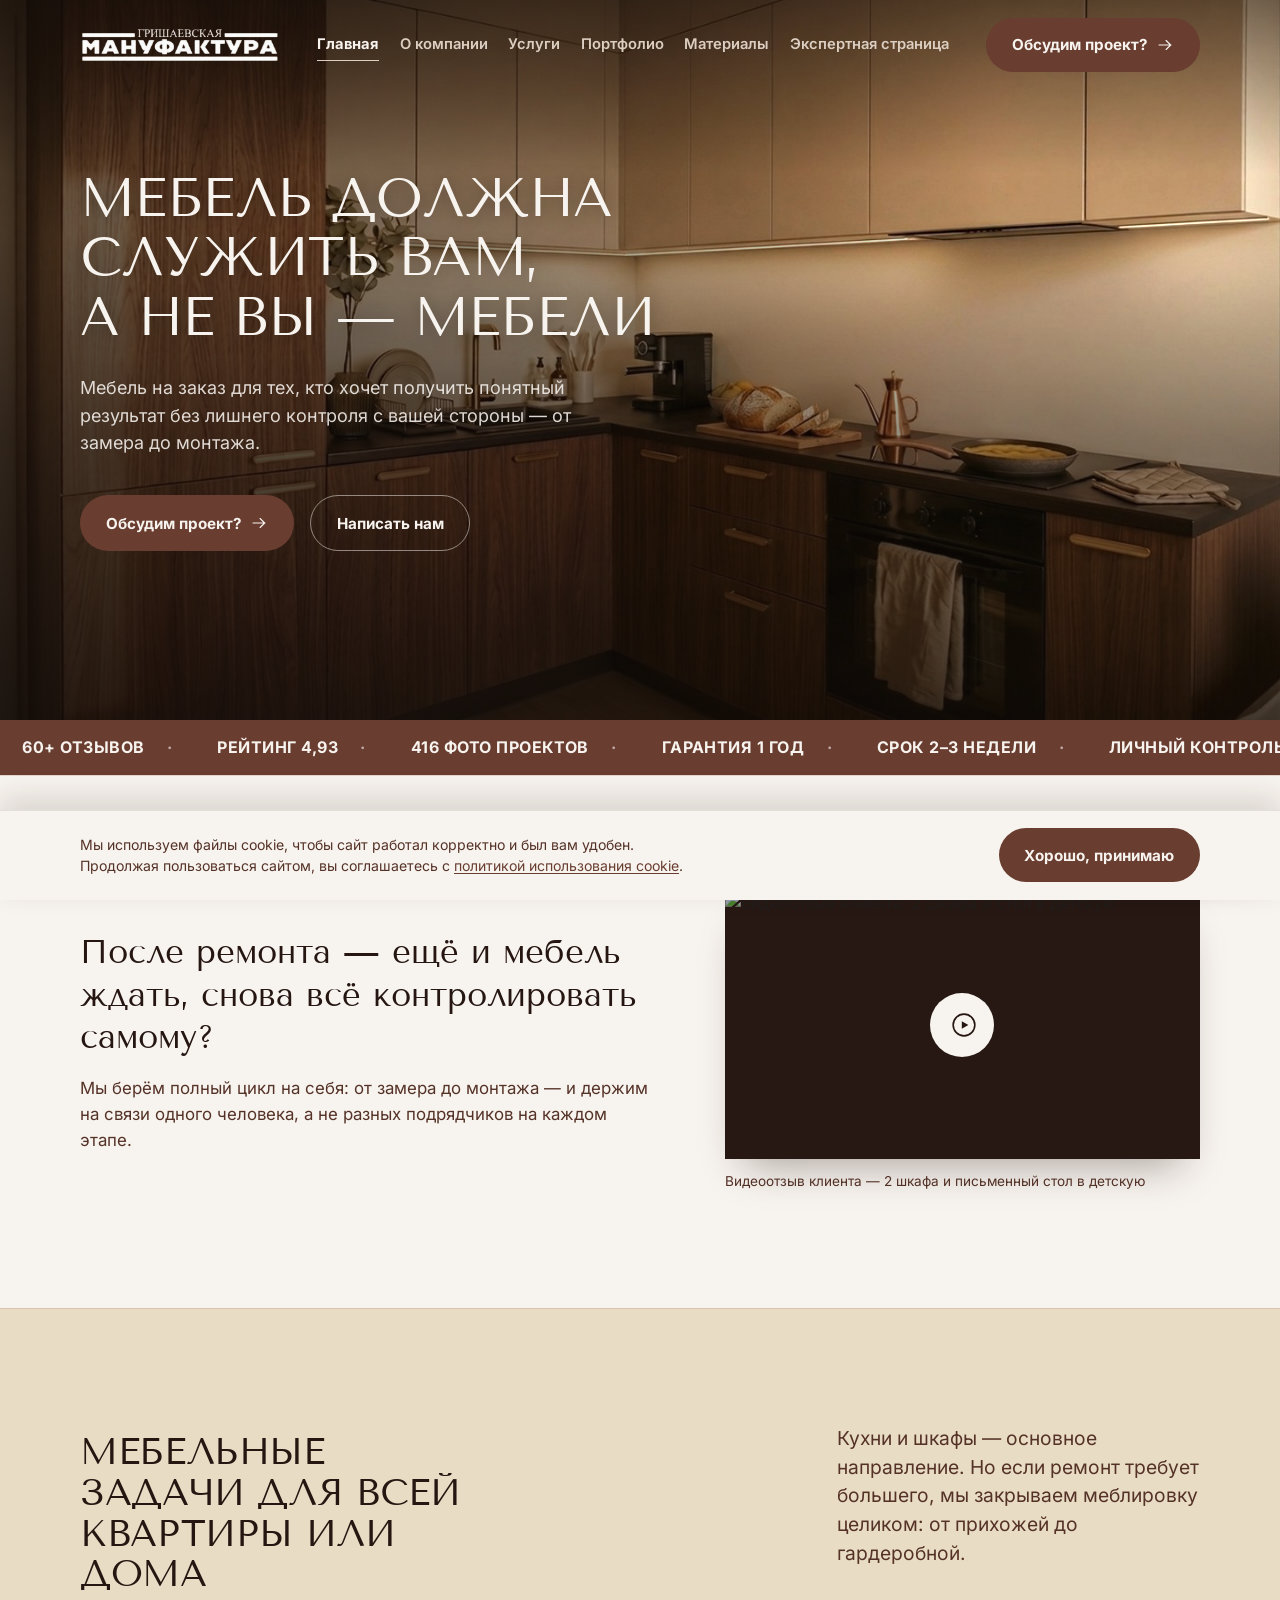
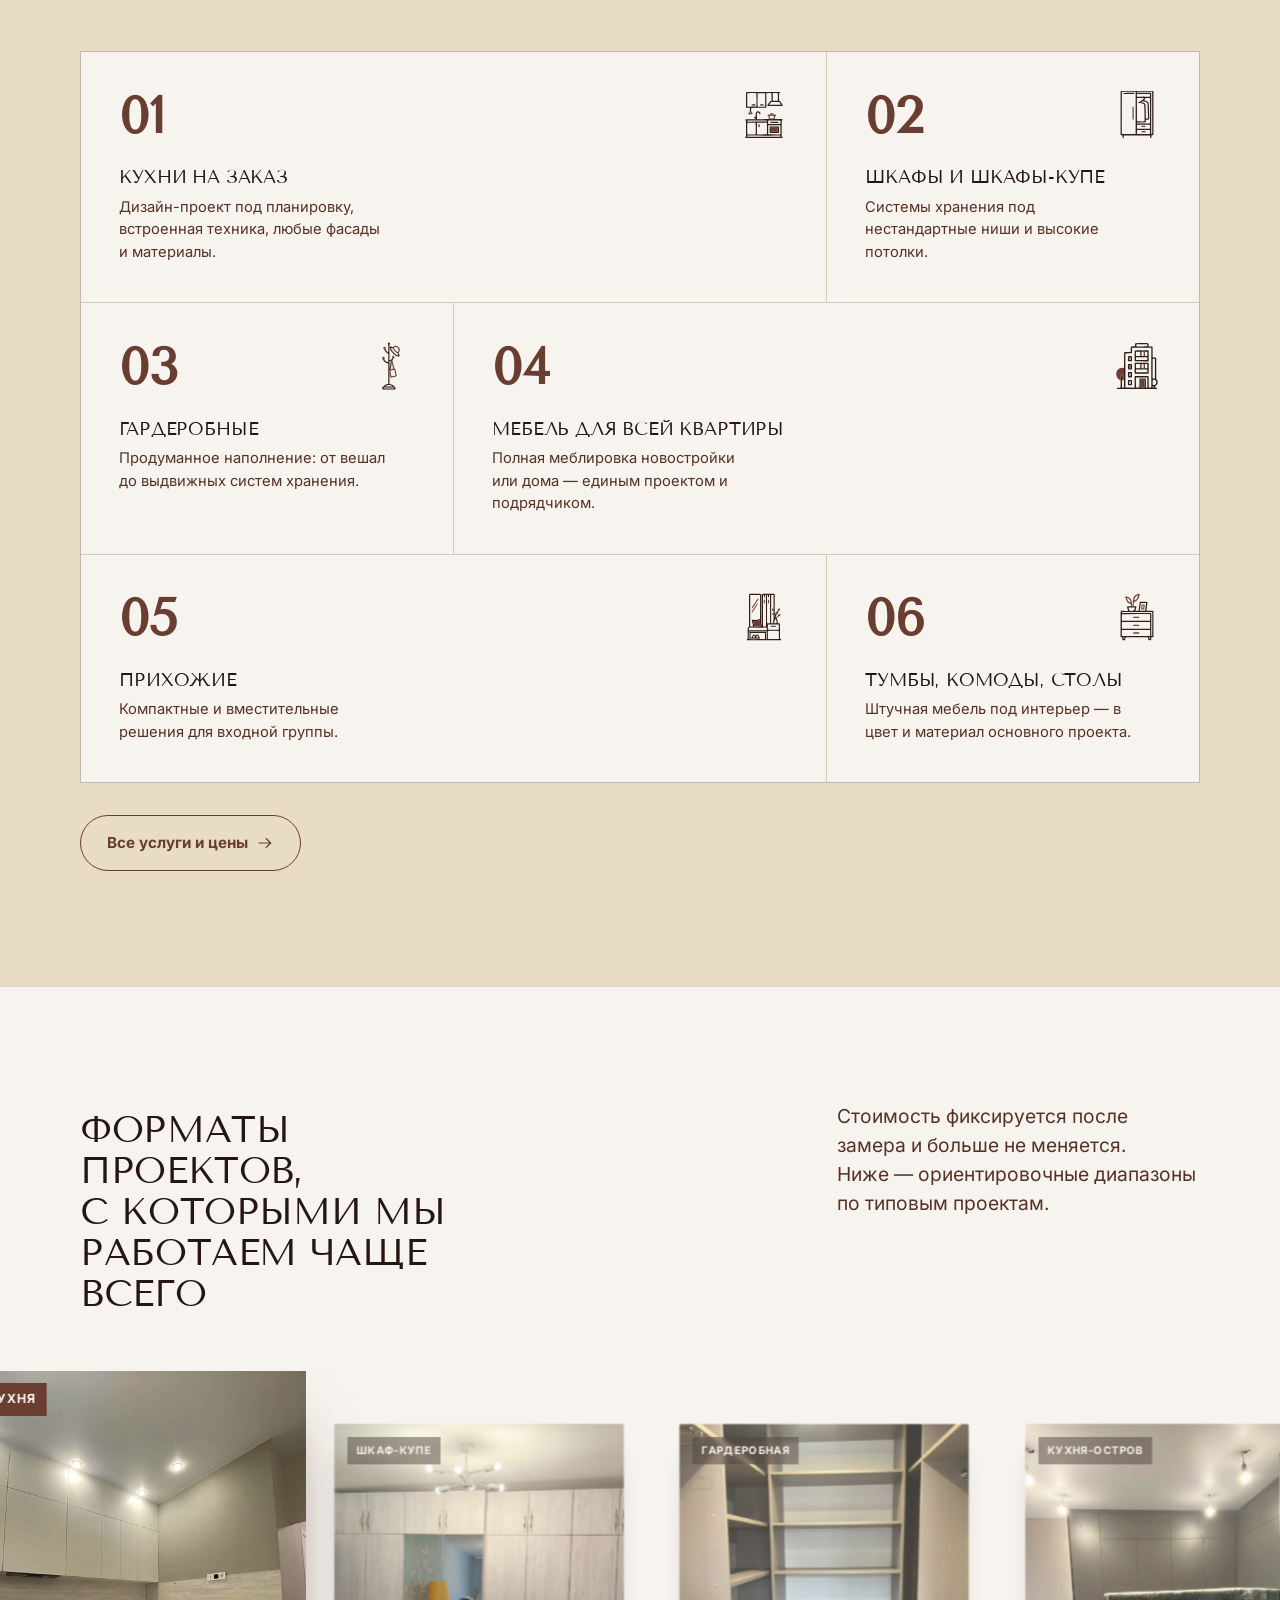
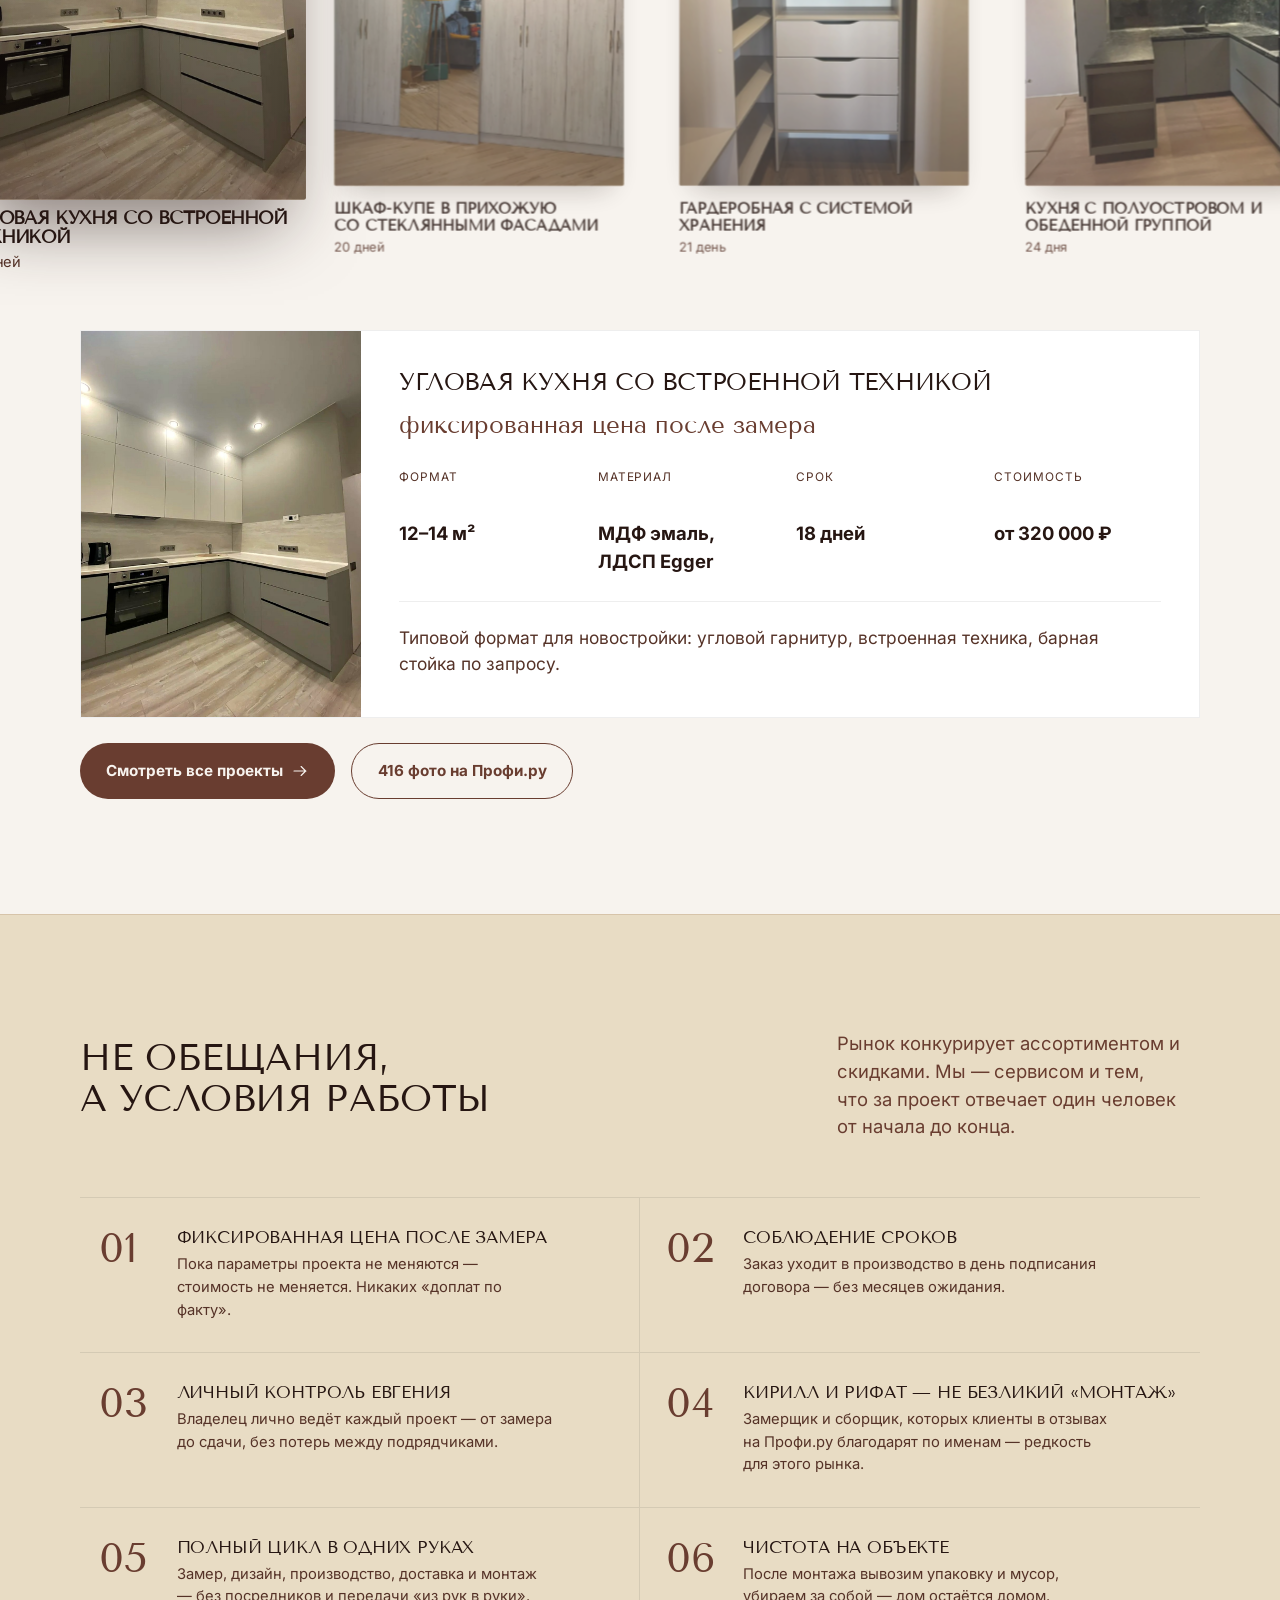
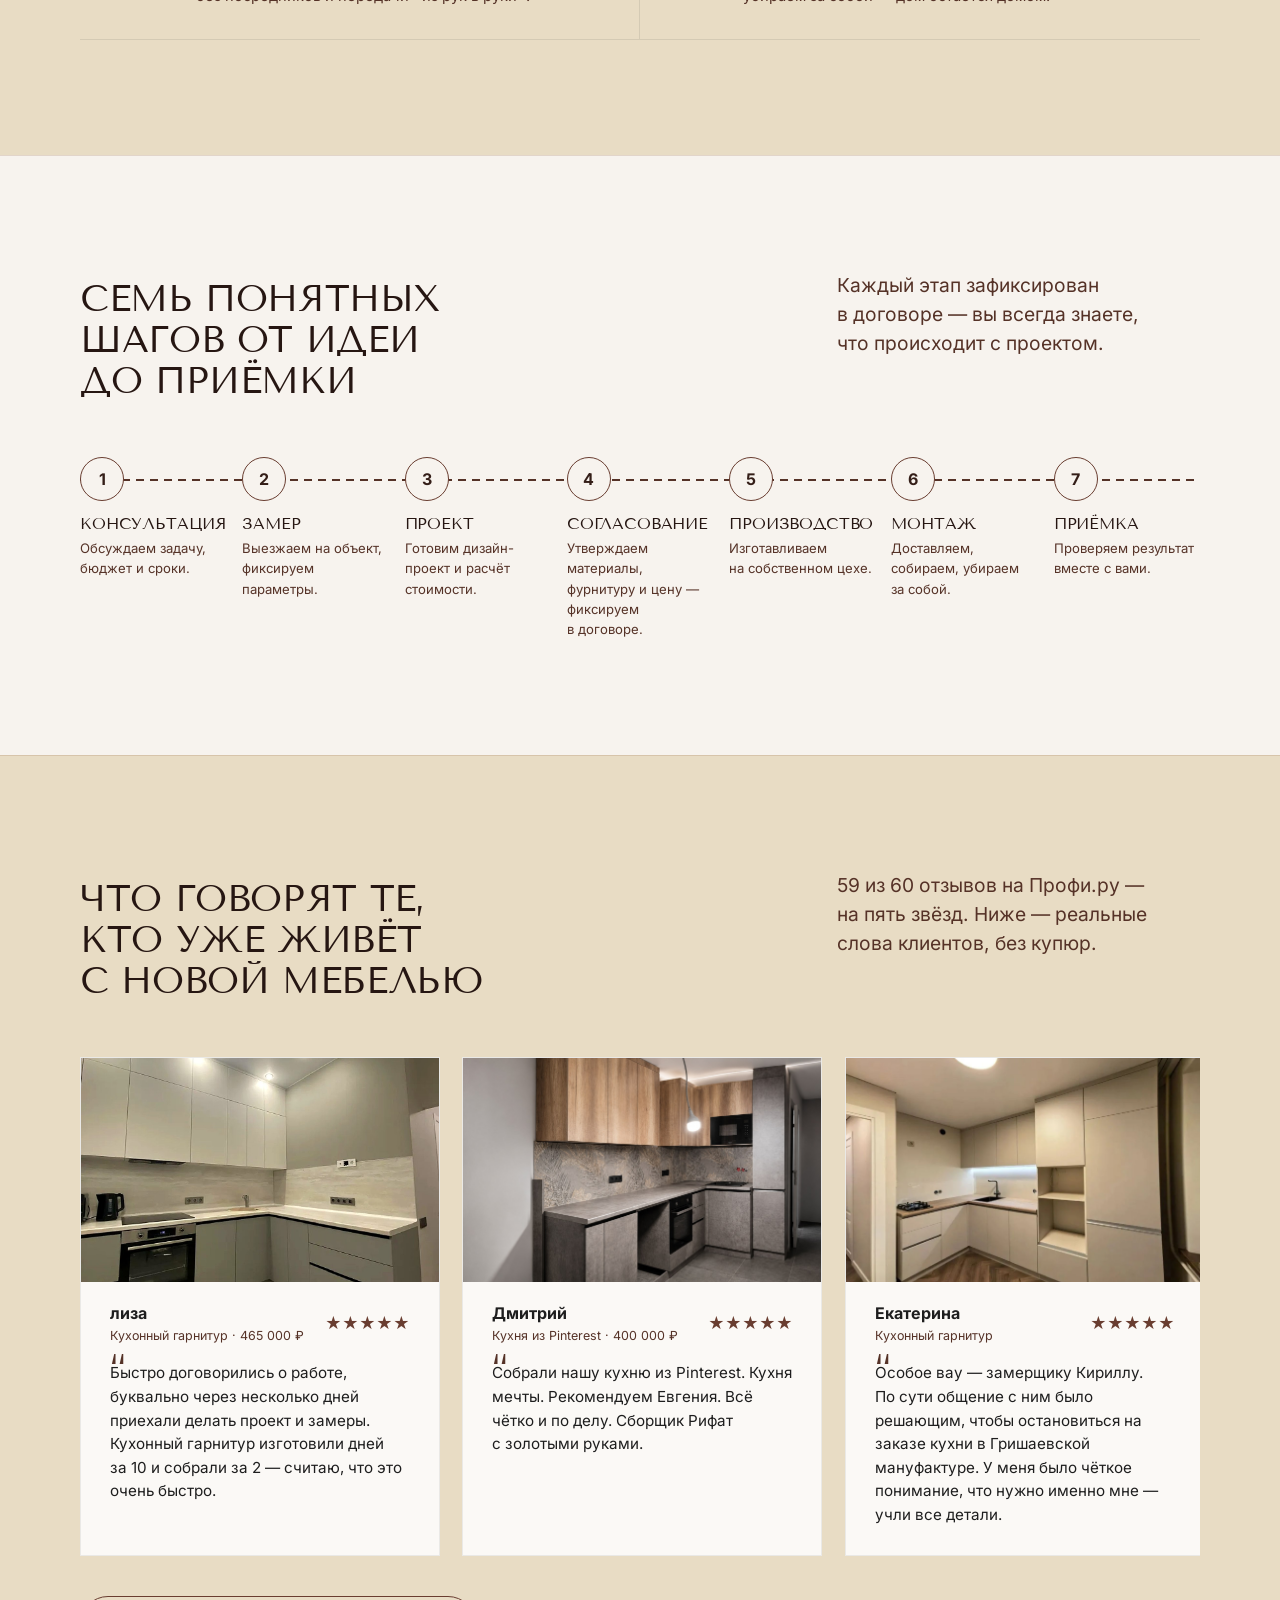
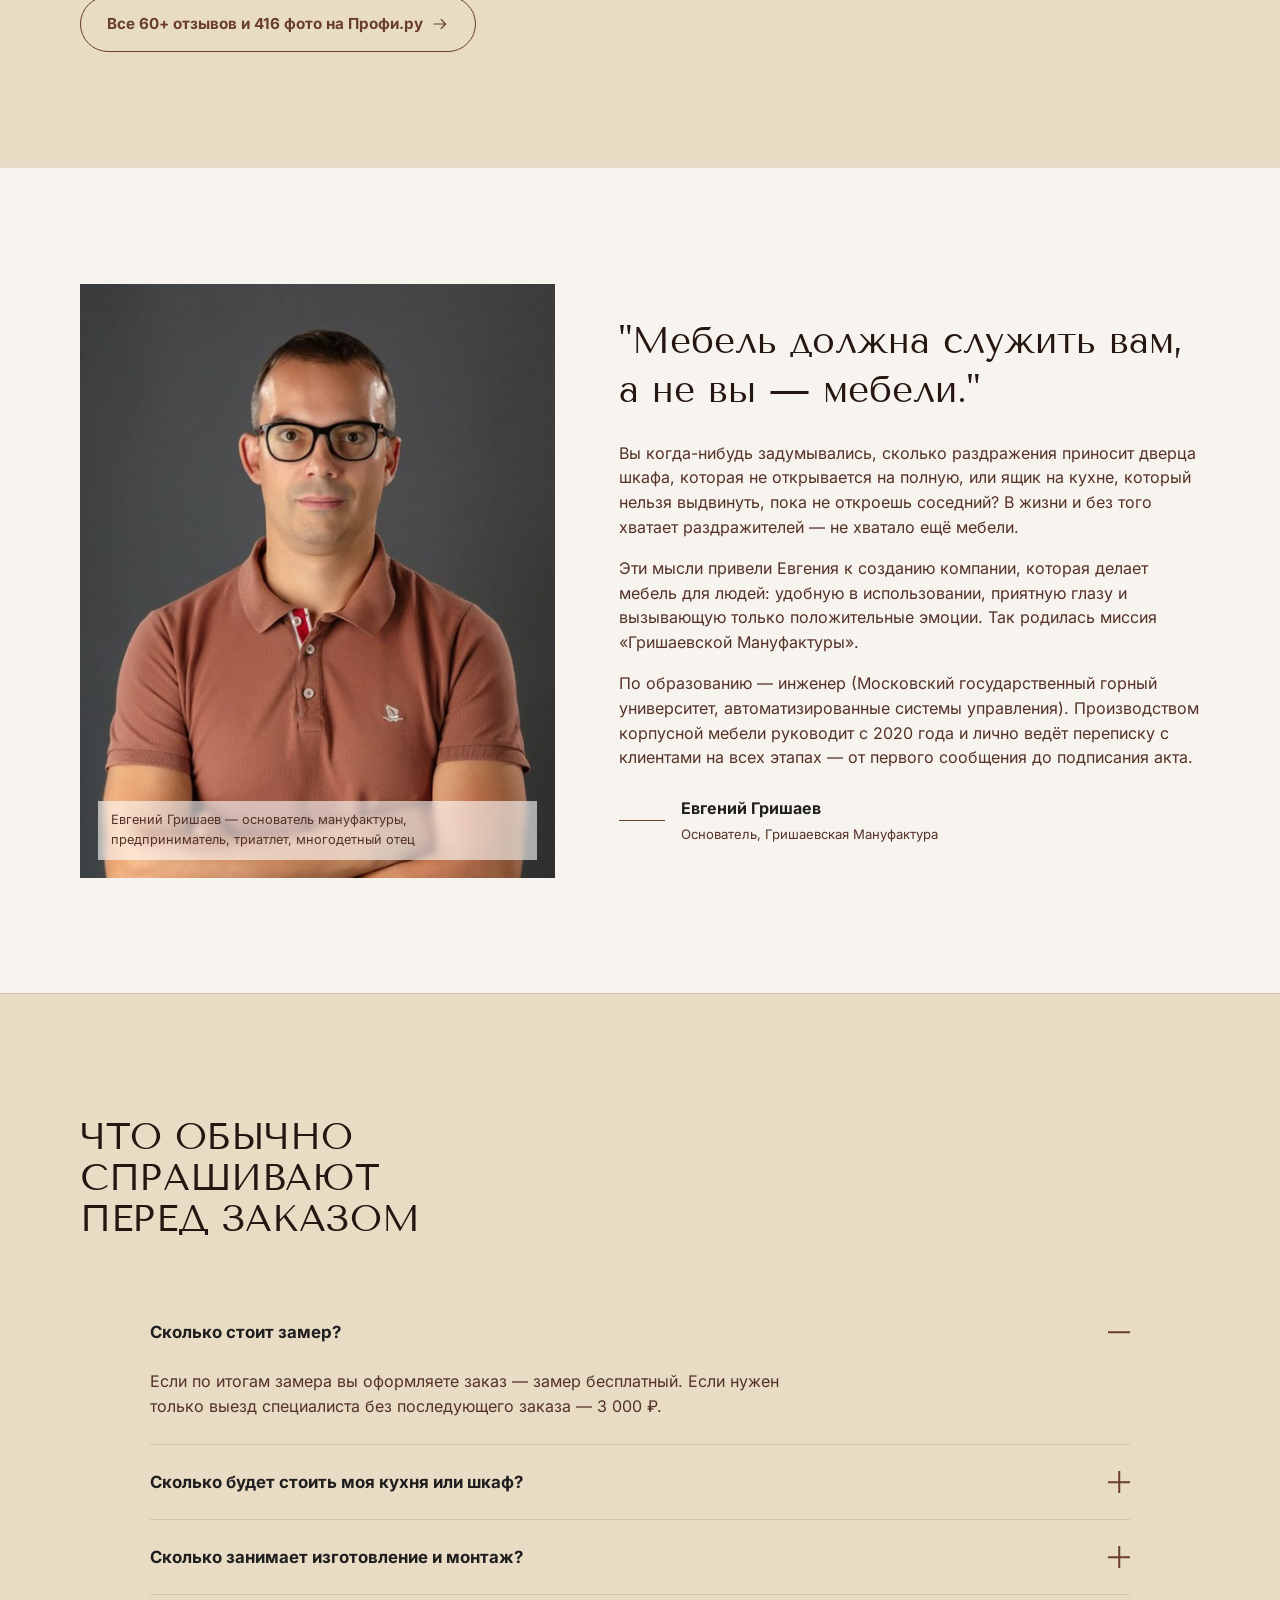
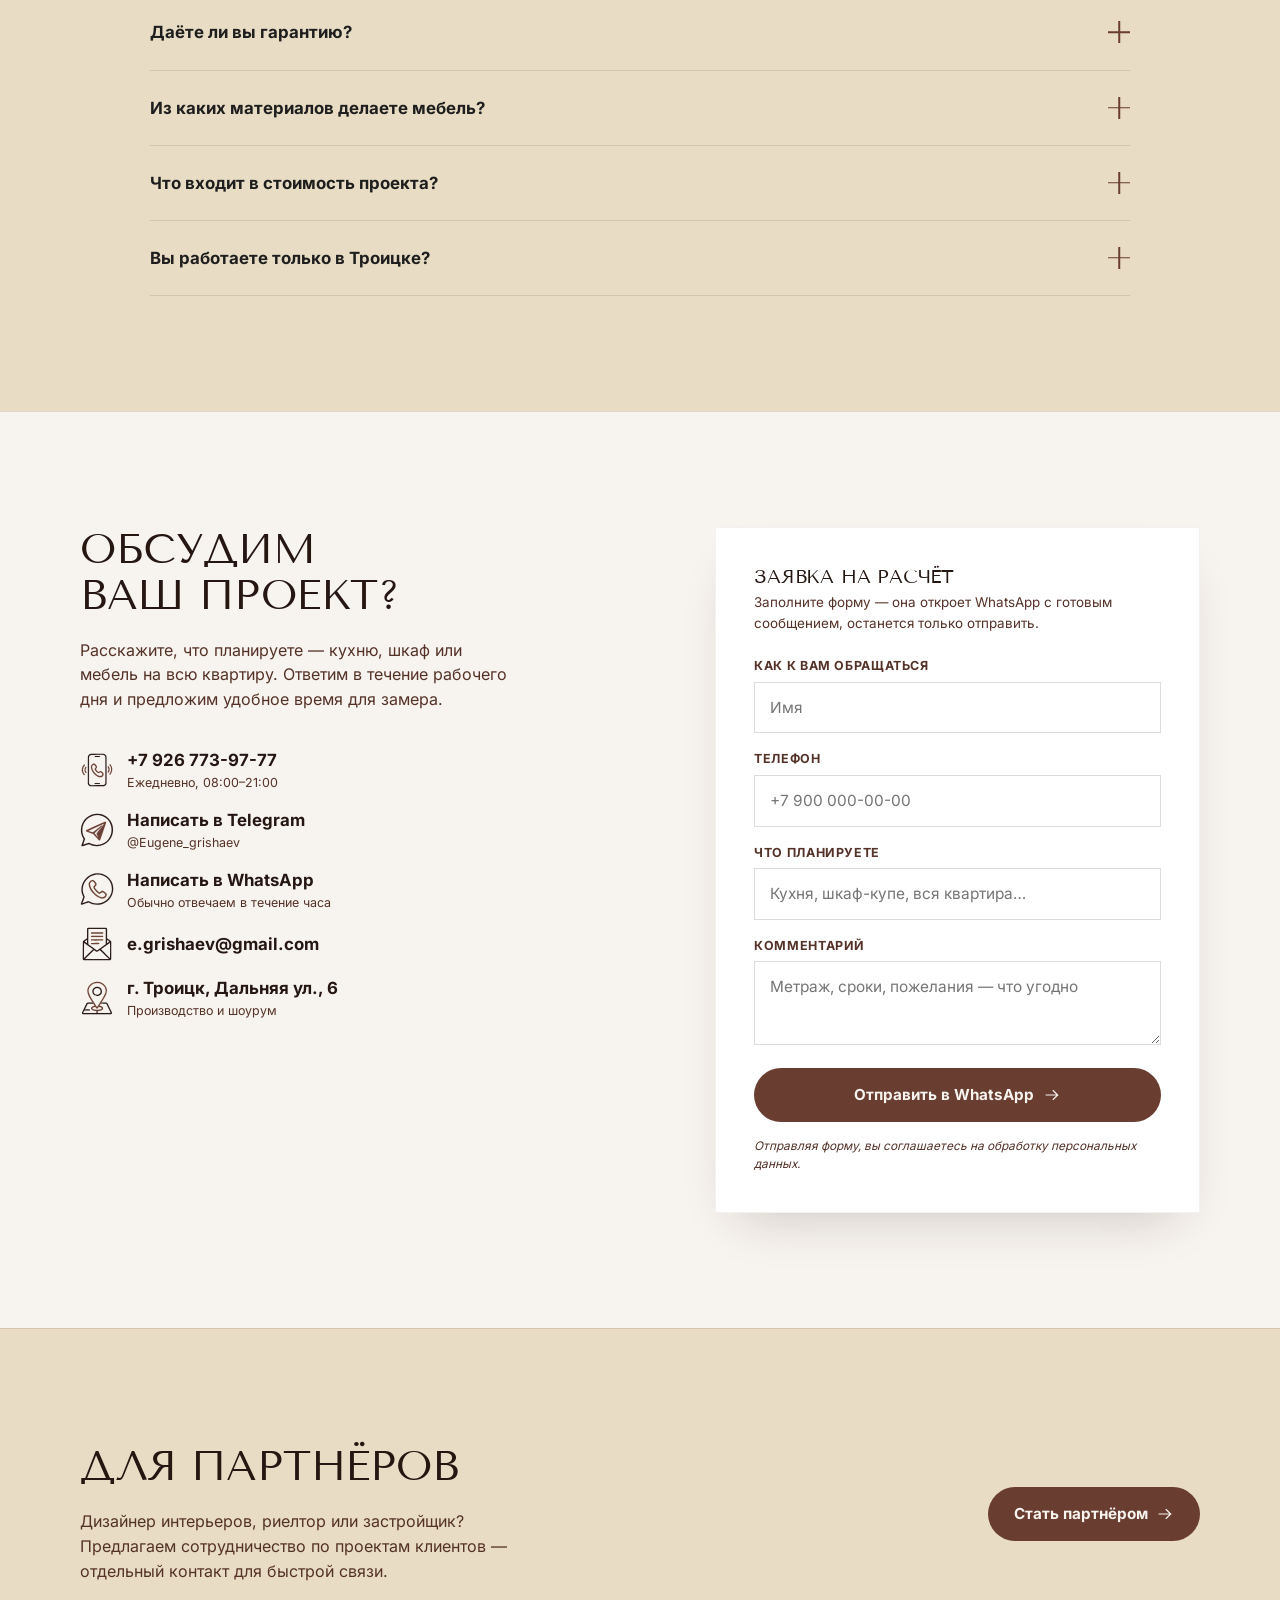
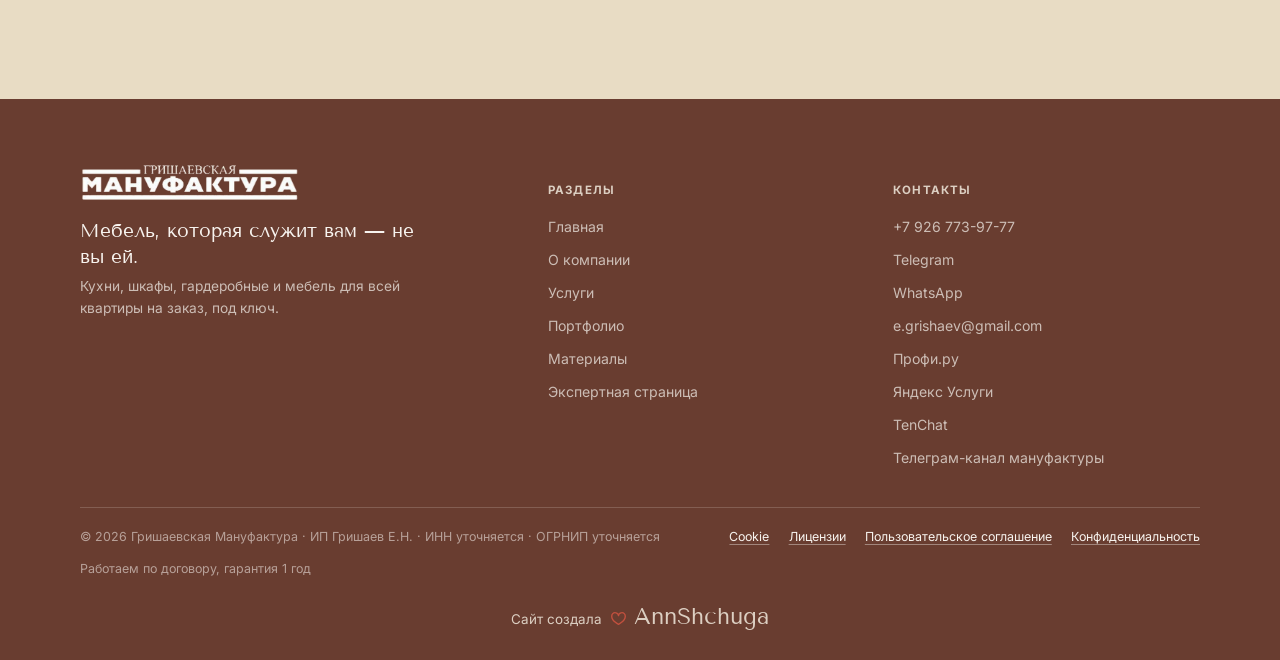
==== commit 8253950e: "Remove duplicate trust badges right under the hero The trust-chips row ("60+ отзывов", "Рейтинг 4,93" ====
--- a/projects/grishaevskaya-manufaktura/index.html
+++ b/projects/grishaevskaya-manufaktura/index.html
@@ -292,14 +292,6 @@
       <div data-reveal>
         <p class="trust-problem">После ремонта — ещё и мебель ждать, снова всё контролировать самому?</p>
         <p class="trust-solution">Мы берём полный цикл на себя: от замера до монтажа — и держим на связи одного человека, а не разных подрядчиков на каждом этапе.</p>
-        <div class="trust-chips">
-          <span class="trust-chip">60+ отзывов</span>
-          <span class="trust-chip">Рейтинг 4,93</span>
-          <span class="trust-chip">Работа по договору</span>
-          <span class="trust-chip">Гарантия 1 год</span>
-          <span class="trust-chip">Своё производство</span>
-          <span class="trust-chip">Сроки 2–3 недели</span>
-        </div>
       </div>
       <div data-reveal>
         <div class="video-slot" id="videoSlot" data-yt-id="Hd1Jww-hyDE">
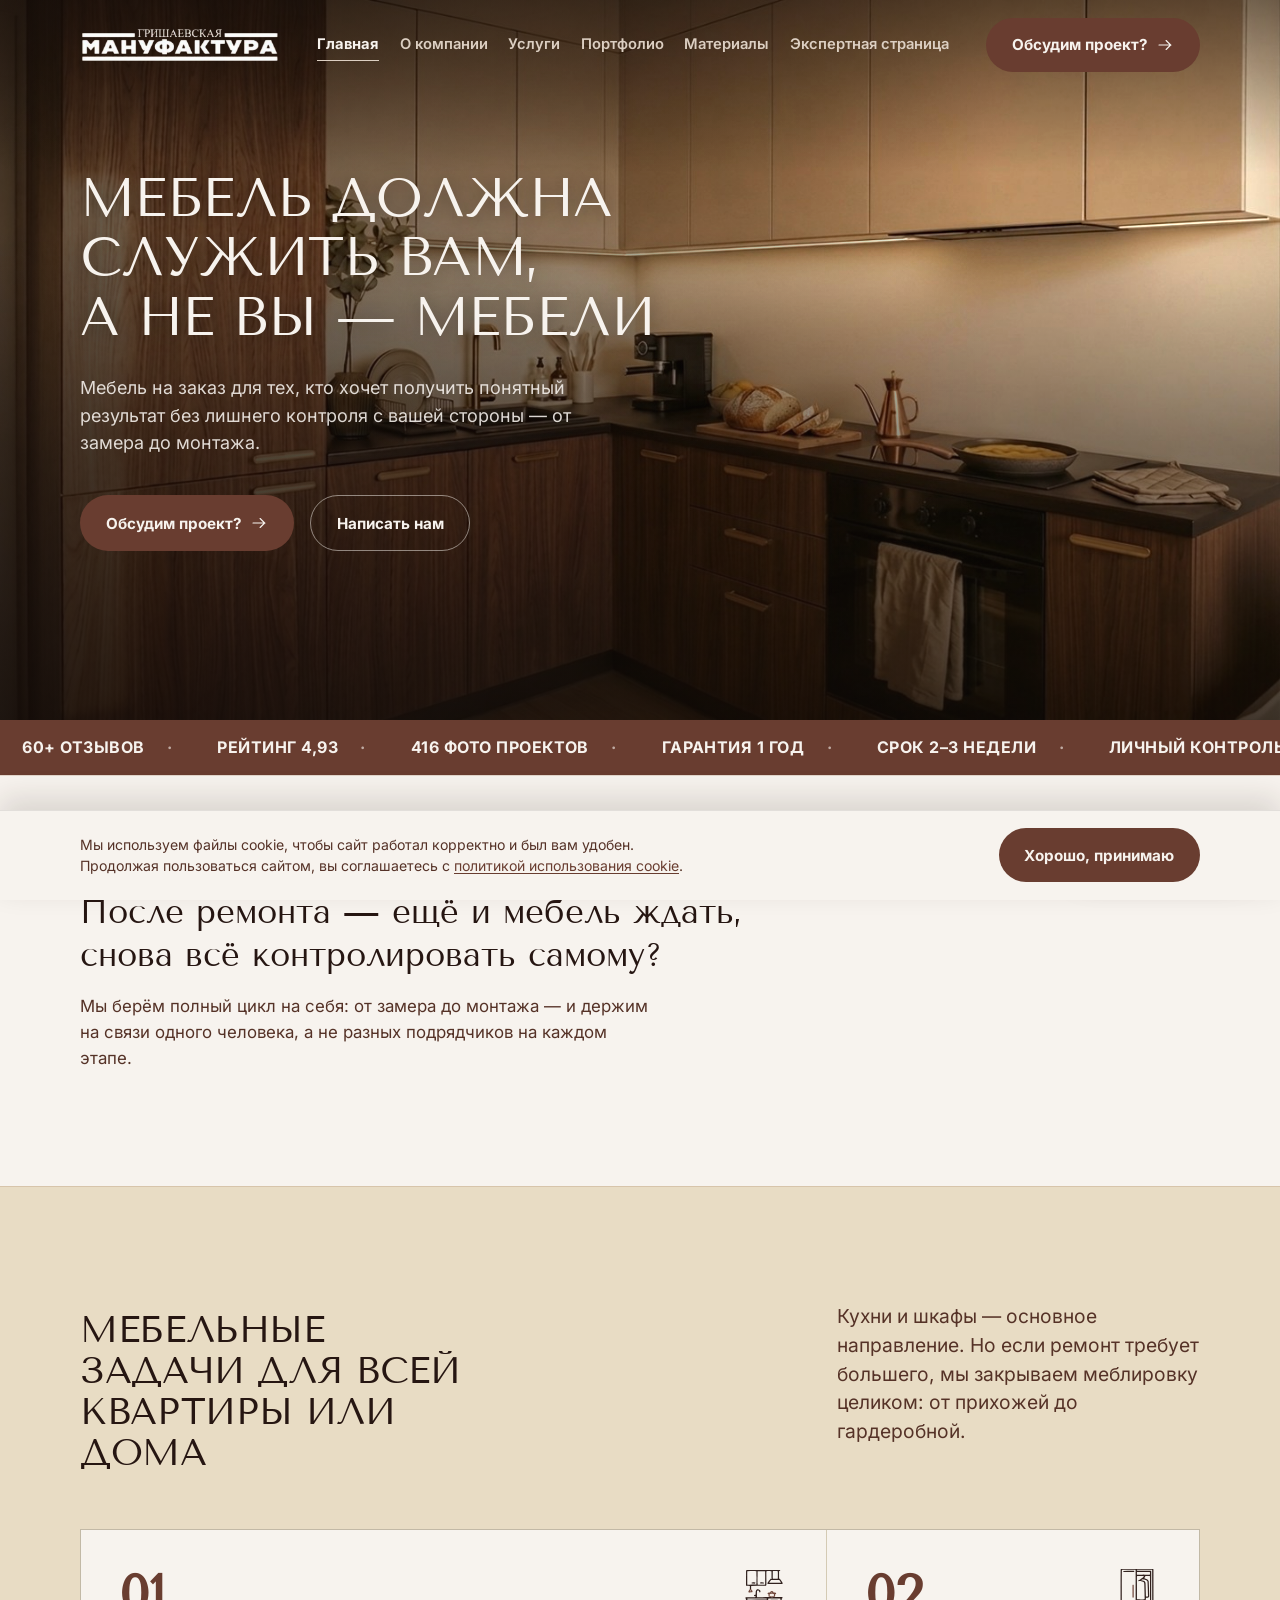
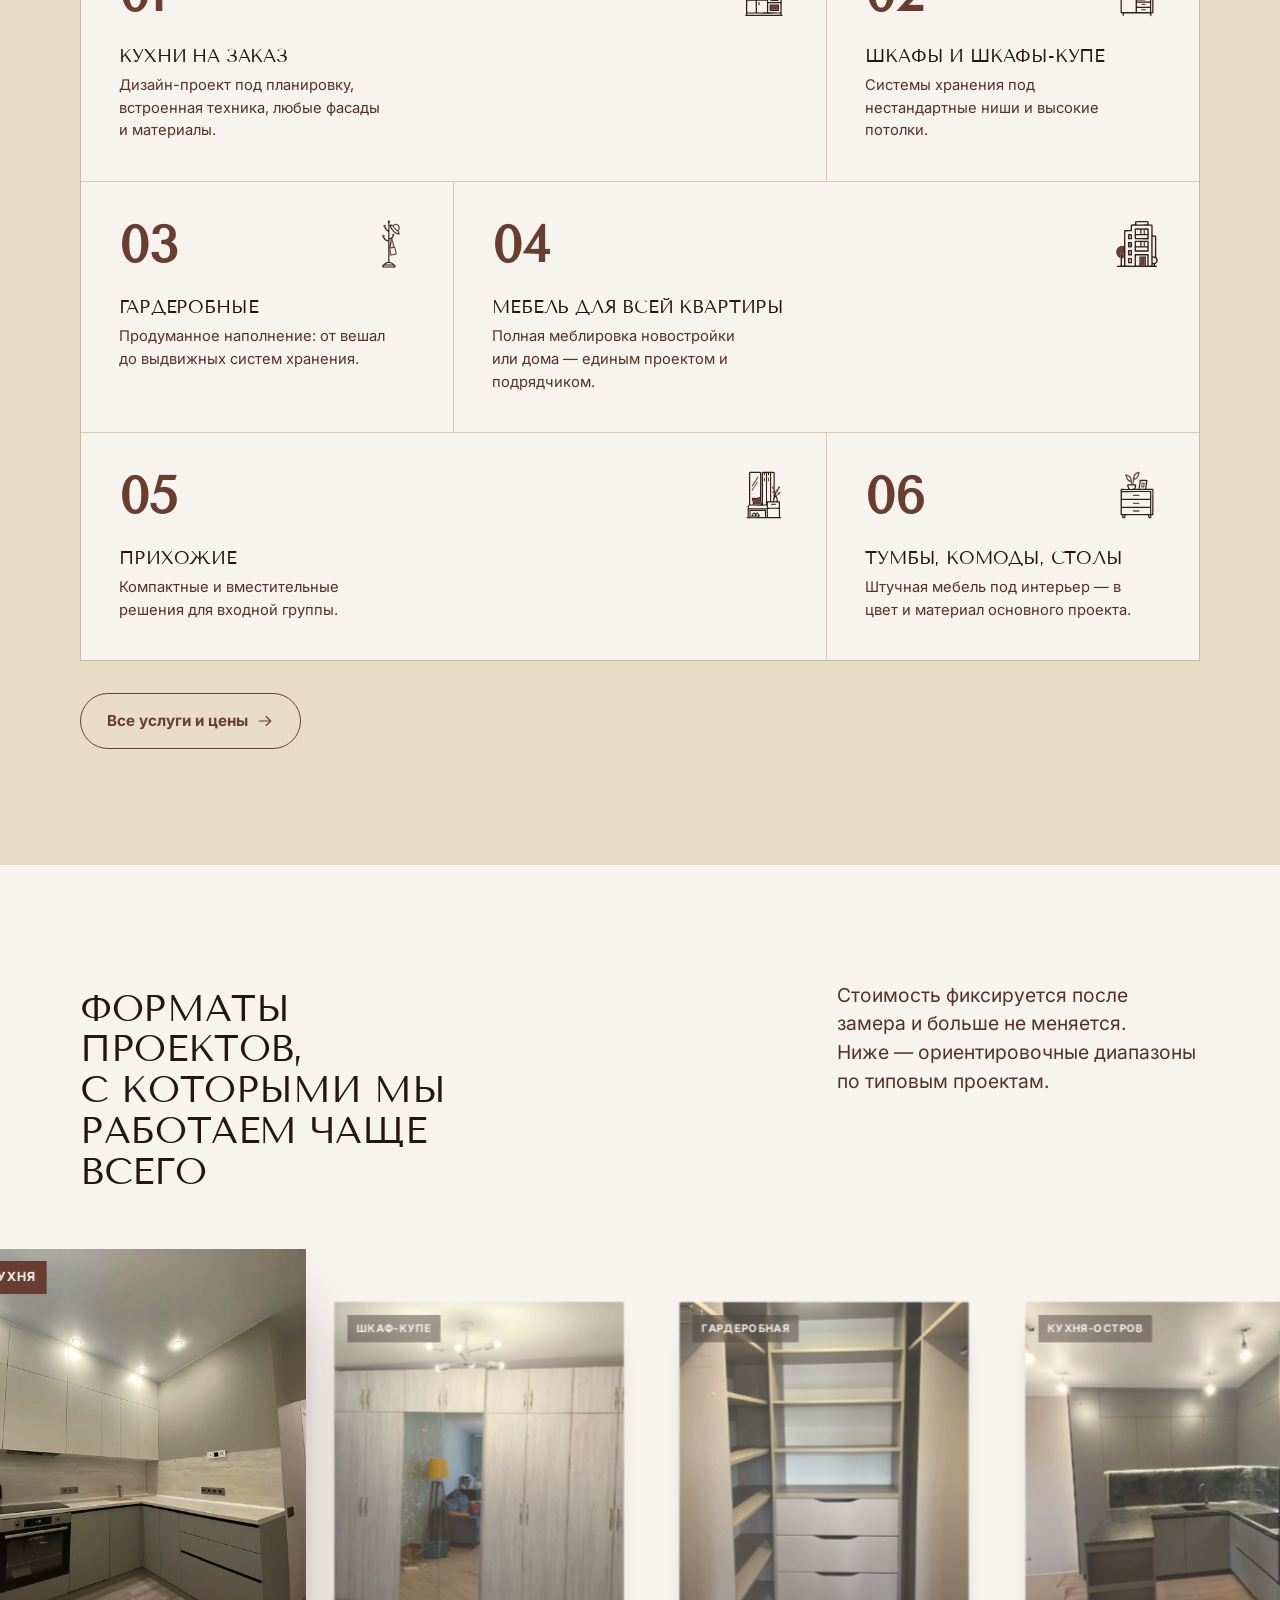
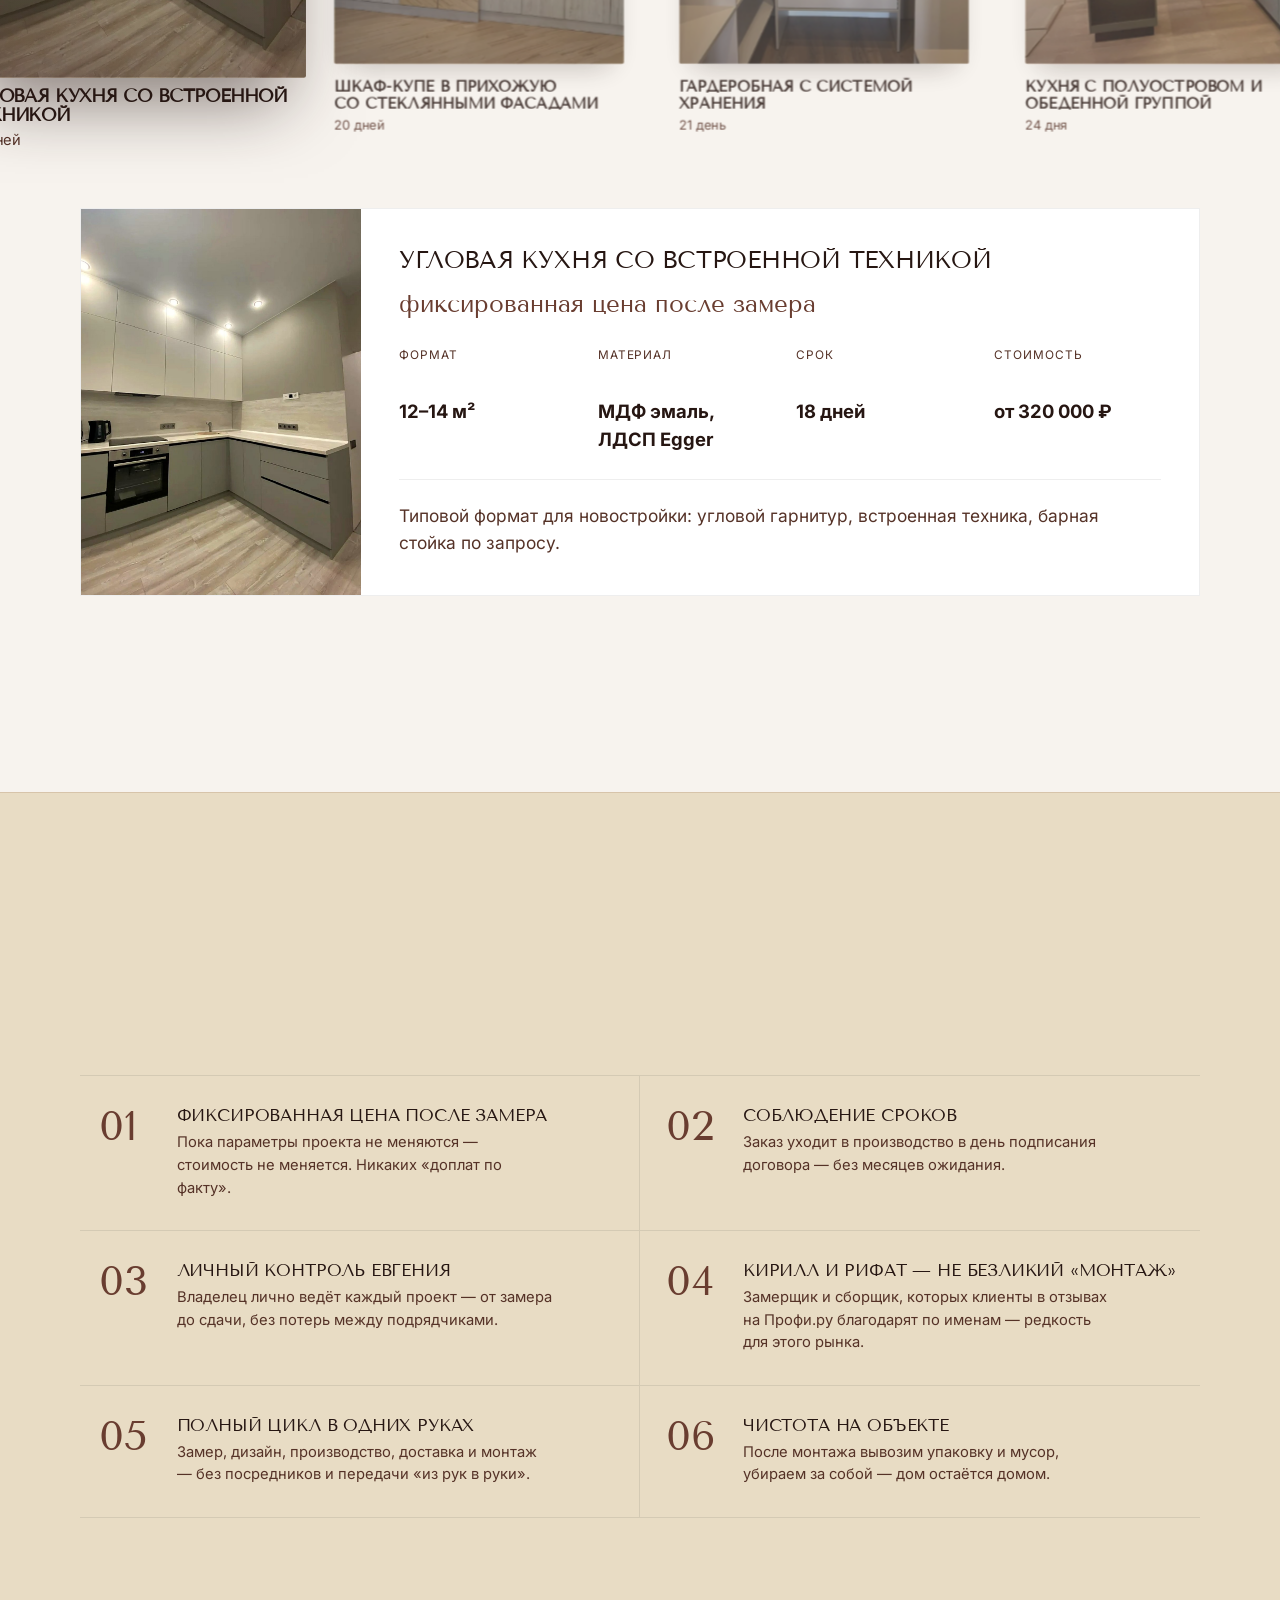
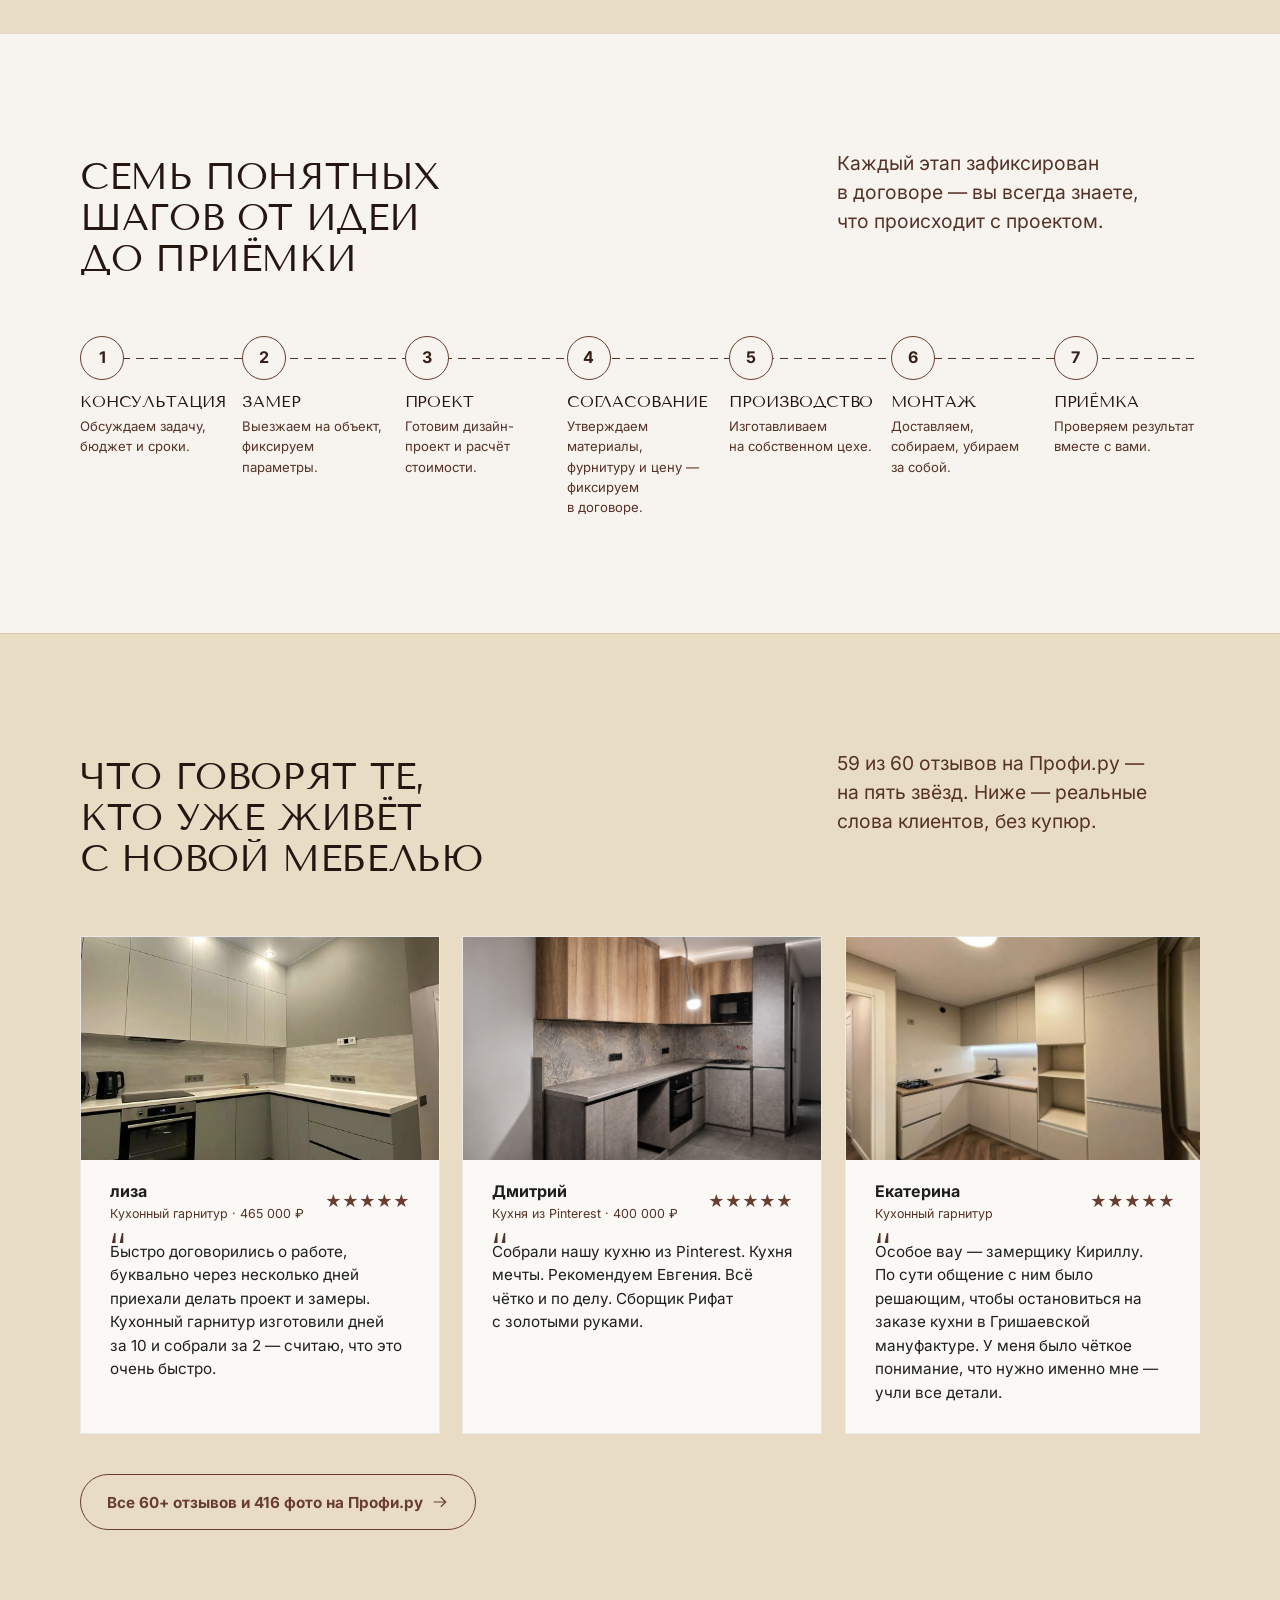
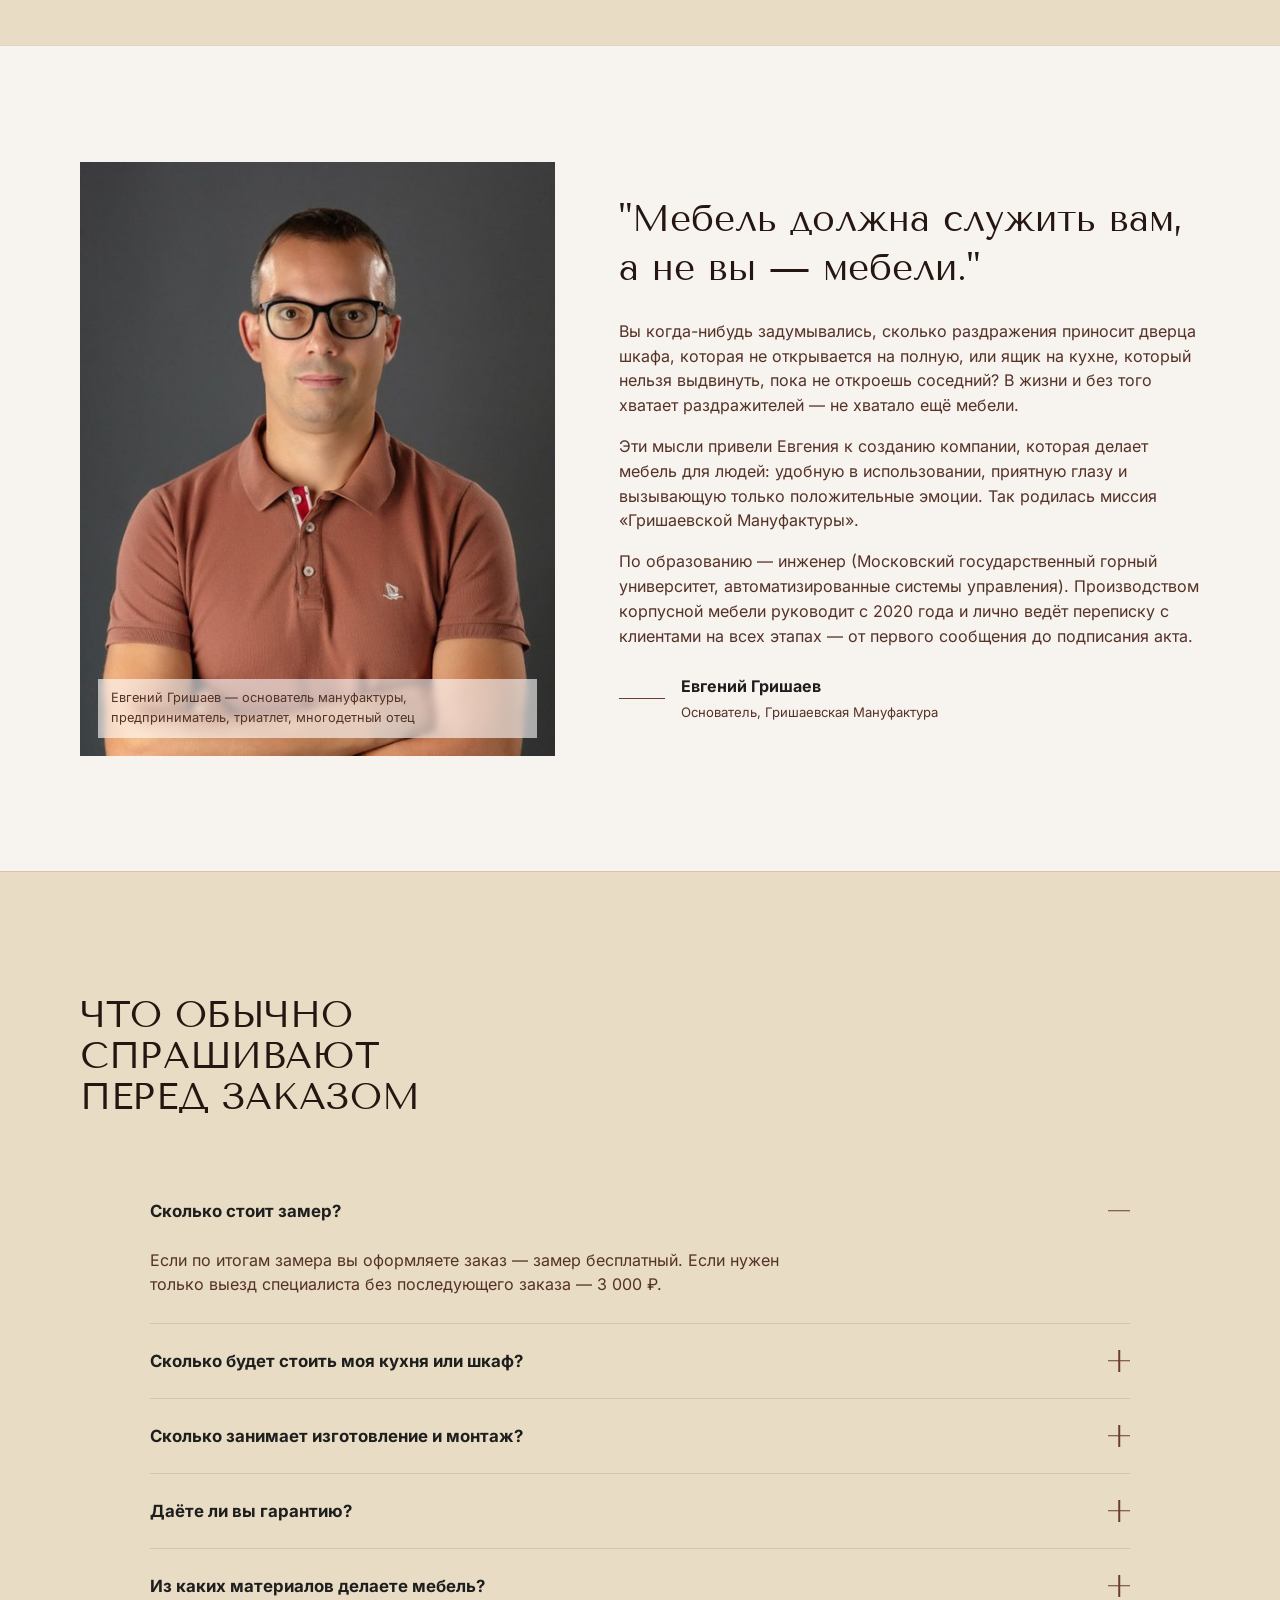
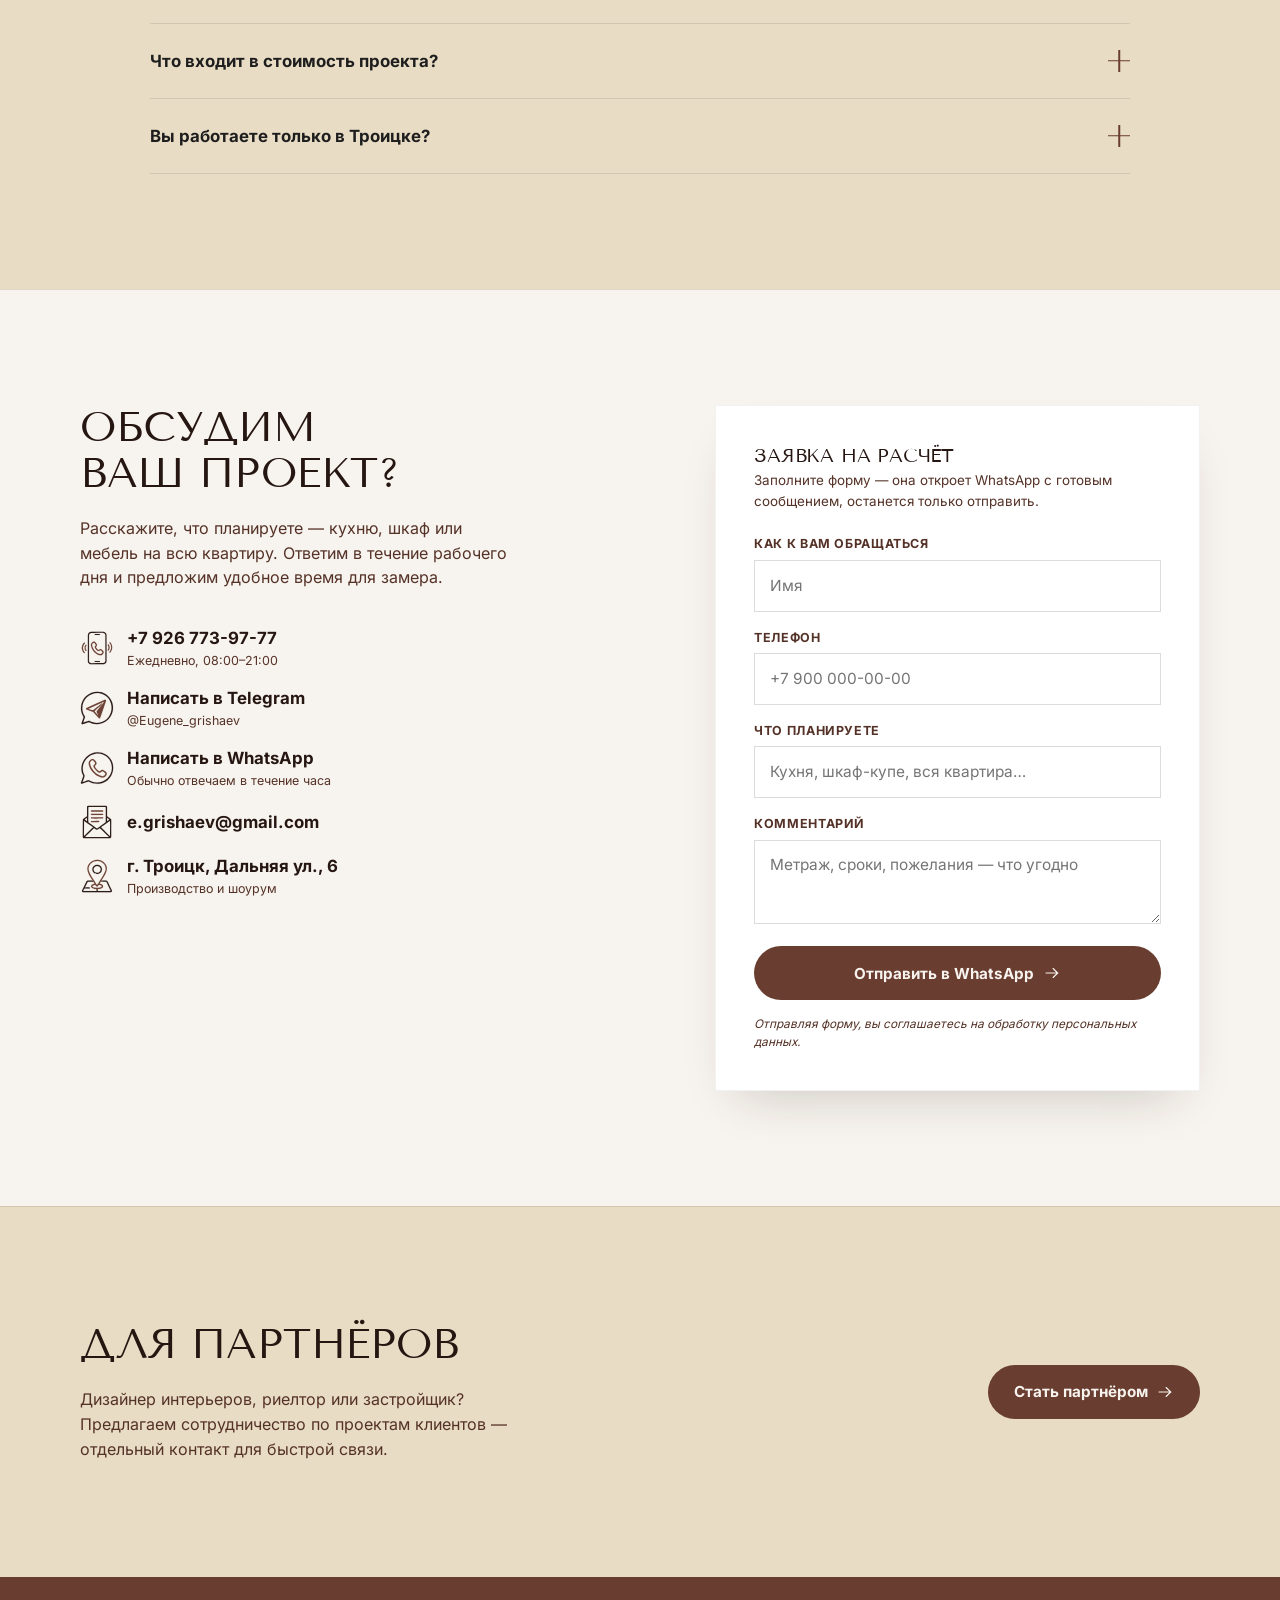
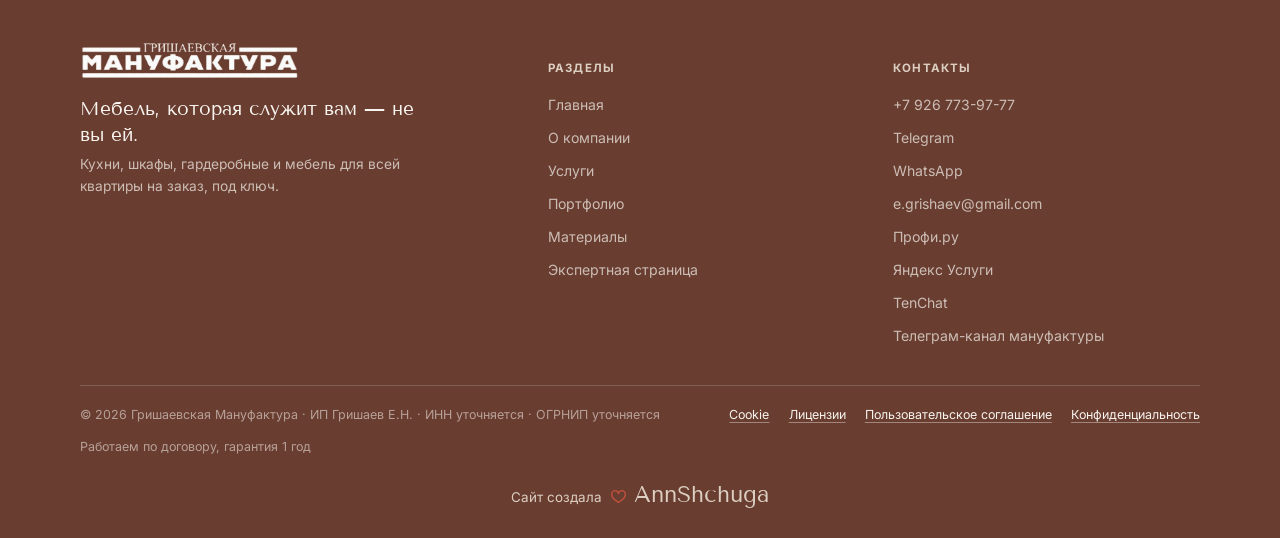
==== commit 4126837f: "Remove the video testimonial block under the hero Drops the YouTube video-slot (and its now-empty se" ====
--- a/projects/grishaevskaya-manufaktura/index.html
+++ b/projects/grishaevskaya-manufaktura/index.html
@@ -288,19 +288,10 @@
 
   <!-- ============================= TRUST / PROBLEM-SOLUTION ============================= -->
   <section class="pad bg-cream hairline-top">
-    <div class="wrap trust-grid">
-      <div data-reveal>
+    <div class="wrap">
+      <div data-reveal style="max-width:44rem">
         <p class="trust-problem">После ремонта — ещё и мебель ждать, снова всё контролировать самому?</p>
         <p class="trust-solution">Мы берём полный цикл на себя: от замера до монтажа — и держим на связи одного человека, а не разных подрядчиков на каждом этапе.</p>
-      </div>
-      <div data-reveal>
-        <div class="video-slot" id="videoSlot" data-yt-id="Hd1Jww-hyDE">
-          <img class="yt-thumb" src="https://i.ytimg.com/vi/Hd1Jww-hyDE/maxresdefault.jpg" alt="Видеоотзыв клиента: 2 шкафа и стол в детскую" loading="lazy">
-          <button type="button" class="play" aria-label="Воспроизвести видеоотзыв">
-            <svg viewBox="0 0 24 24" fill="none" stroke="currentColor" stroke-width="1.5"><circle cx="12" cy="12" r="10"/><path d="M10 8.5v7l6-3.5Z" fill="currentColor" stroke="none"/></svg>
-          </button>
-        </div>
-        <p style="margin-top:.8rem;font-size:.85rem;color:var(--walnut-2)">Видеоотзыв клиента — 2 шкафа и письменный стол в детскую</p>
       </div>
     </div>
   </section>
